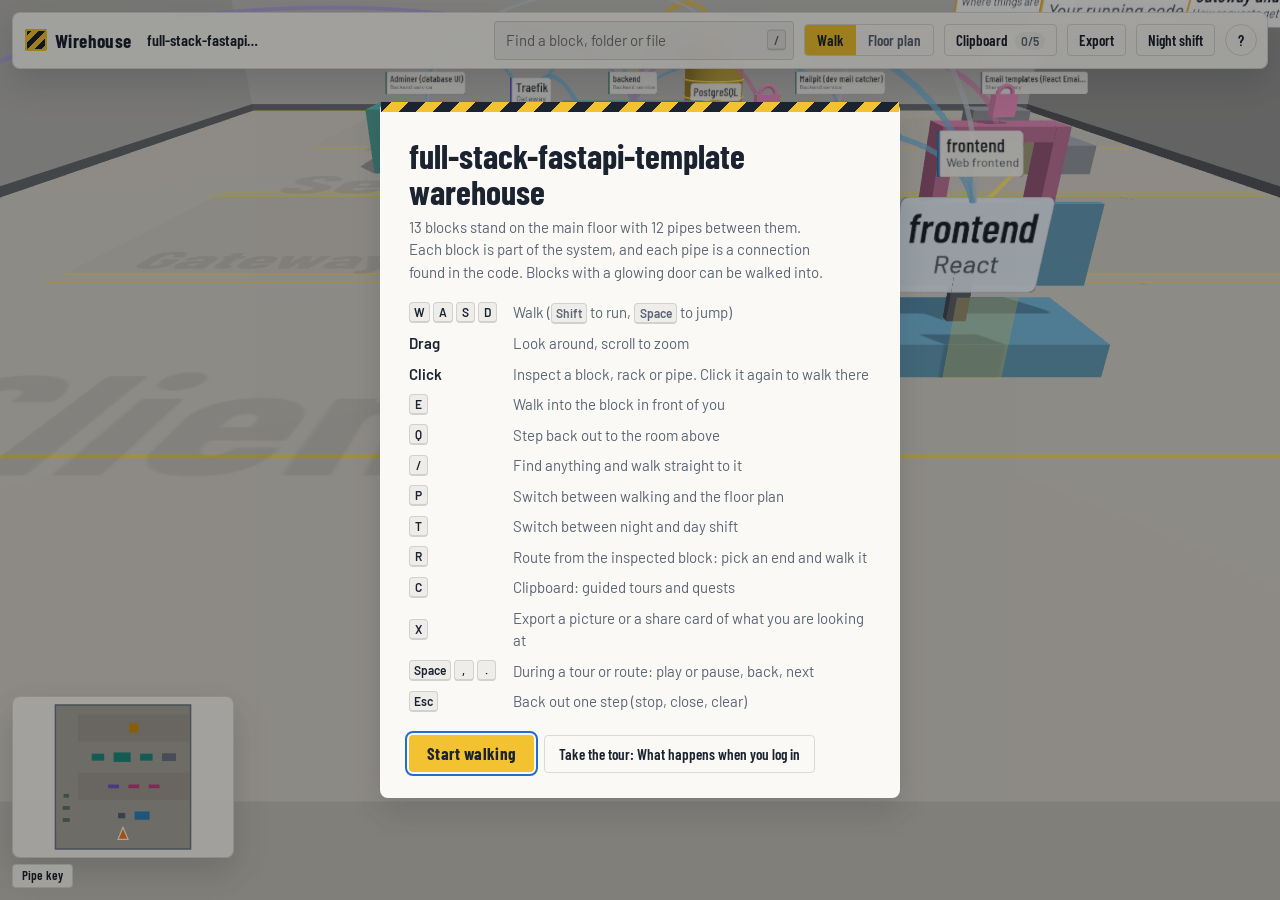
==== docs/demo/index.html @ db0f85cf "docs: prepare the public release with readme, demo, ci and policies - README rewritten for GitHub: d" ====
<!doctype html>
<html lang="en" data-theme="night">
<head>
<meta charset="utf-8">
<meta name="viewport" content="width=device-width, initial-scale=1">
<title>full-stack-fastapi-template · Wirehouse</title>
<style>@font-face{font-family:'Barlow';font-style:normal;font-weight:400;font-display:swap;src:url([data-uri]) format('woff2');unicode-range:U+0000-00FF, U+0131, U+0152-0153, U+02BB-02BC, U+02C6, U+02DA, U+02DC, U+0304, U+0308, U+0329, U+2000-206F, U+20AC, U+2122, U+2191, U+2193, U+2212, U+2215, U+FEFF, U+FFFD;}
@font-face{font-family:'Barlow';font-style:normal;font-weight:500;font-display:swap;src:url([data-uri]) format('woff2');unicode-range:U+0000-00FF, U+0131, U+0152-0153, U+02BB-02BC, U+02C6, U+02DA, U+02DC, U+0304, U+0308, U+0329, U+2000-206F, U+20AC, U+2122, U+2191, U+2193, U+2212, U+2215, U+FEFF, U+FFFD;}
@font-face{font-family:'Barlow';font-style:normal;font-weight:600;font-display:swap;src:url([data-uri]) format('woff2');unicode-range:U+0000-00FF, U+0131, U+0152-0153, U+02BB-02BC, U+02C6, U+02DA, U+02DC, U+0304, U+0308, U+0329, U+2000-206F, U+20AC, U+2122, U+2191, U+2193, U+2212, U+2215, U+FEFF, U+FFFD;}
@font-face{font-family:'Barlow Condensed';font-style:normal;font-weight:500;font-display:swap;src:url([data-uri]) format('woff2');unicode-range:U+0000-00FF, U+0131, U+0152-0153, U+02BB-02BC, U+02C6, U+02DA, U+02DC, U+0304, U+0308, U+0329, U+2000-206F, U+20AC, U+2122, U+2191, U+2193, U+2212, U+2215, U+FEFF, U+FFFD;}
@font-face{font-family:'Barlow Condensed';font-style:normal;font-weight:600;font-display:swap;src:url([data-uri]) format('woff2');unicode-range:U+0000-00FF, U+0131, U+0152-0153, U+02BB-02BC, U+02C6, U+02DA, U+02DC, U+0304, U+0308, U+0329, U+2000-206F, U+20AC, U+2122, U+2191, U+2193, U+2212, U+2215, U+FEFF, U+FFFD;}
@font-face{font-family:'Barlow Condensed';font-style:normal;font-weight:700;font-display:swap;src:url([data-uri]) format('woff2');unicode-range:U+0000-00FF, U+0131, U+0152-0153, U+02BB-02BC, U+02C6, U+02DA, U+02DC, U+0304, U+0308, U+0329, U+2000-206F, U+20AC, U+2122, U+2191, U+2193, U+2212, U+2215, U+FEFF, U+FFFD;}</style>
<style>:root {
  --sign: "Barlow Condensed", "Arial Narrow", "Roboto Condensed", system-ui, sans-serif;
  --body: "Barlow", "Segoe UI", system-ui, -apple-system, sans-serif;
  --r-sm: 4px;
  --r-md: 8px;
}

/* Night shift: sodium lamps over a dark floor */
:root,
:root[data-theme="night"] {
  --bg: #070b16;
  --surface: rgba(12, 18, 34, 0.88);
  --surface-solid: #0e1528;
  --raise: rgba(255, 255, 255, 0.05);
  --ink: #e9edf5;
  --muted: #8f9bb3;
  --line: rgba(150, 170, 210, 0.18);
  --accent: #ffb23f;
  --accent-ink: #1c1203;
  --focus: #ffd38a;
  --shadow: 0 18px 40px rgba(0, 0, 0, 0.45);
  color-scheme: dark;
}

/* Day shift: concrete, steel and safety yellow */
:root[data-theme="day"] {
  --bg: #e3e1db;
  --surface: rgba(250, 249, 245, 0.94);
  --surface-solid: #faf9f5;
  --raise: rgba(20, 30, 45, 0.05);
  --ink: #1b2330;
  --muted: #5a6474;
  --line: rgba(27, 35, 48, 0.14);
  --accent: #f2c230;
  --accent-ink: #1b2330;
  --focus: #1f6fd1;
  --shadow: 0 14px 34px rgba(40, 45, 55, 0.18);
  color-scheme: light;
}

* { box-sizing: border-box; }
html, body { margin: 0; height: 100%; overflow: hidden; }
body {
  background: var(--bg);
  color: var(--ink);
  font: 400 15px/1.5 var(--body);
  -webkit-font-smoothing: antialiased;
}
button, input { font: inherit; color: inherit; }
:focus-visible { outline: 2px solid var(--focus); outline-offset: 2px; }
[hidden] { display: none !important; }

kbd {
  display: inline-block;
  min-width: 1.6em;
  padding: 0 0.35em;
  border: 1px solid var(--line);
  border-bottom-width: 2px;
  border-radius: var(--r-sm);
  font: 600 0.8em/1.5 var(--body);
  text-align: center;
  background: var(--raise);
}

#stage, #plan { position: fixed; inset: 0; }
#stage canvas { display: block; outline: none; cursor: grab; }
#stage canvas.dragging { cursor: grabbing; }
#stage canvas.pointing { cursor: pointer; }
#glMsg { position: absolute; top: 90px; left: 16px; right: 16px; max-width: 60ch; padding: 14px 16px; border-radius: var(--r-md); background: var(--surface); box-shadow: var(--shadow); }
#glMsg p { margin: 0 0 10px; }
#glMsg p:last-child { margin: 0; }

/* ── top bar ───────────────────────────────────────────── */
#topbar {
  position: fixed;
  top: 12px; left: 12px; right: 12px;
  display: flex;
  align-items: center;
  gap: 10px;
  padding: 8px 10px 8px 12px;
  background: var(--surface);
  border: 1px solid var(--line);
  border-radius: var(--r-md);
  box-shadow: var(--shadow);
  backdrop-filter: blur(10px);
  z-index: 10;
}
.brand { display: flex; align-items: center; gap: 8px; flex: none; }
.brand-mark {
  width: 22px; height: 22px; border-radius: 3px;
  background: repeating-linear-gradient(-45deg, var(--accent) 0 5px, var(--accent-ink) 5px 10px);
  box-shadow: inset 0 0 0 2px var(--accent);
}
.brand-name { font: 700 19px/1 var(--sign); letter-spacing: 0.02em; }

#crumbs {
  display: flex; align-items: center; gap: 2px;
  min-width: 0; flex: 1;
  overflow: hidden; white-space: nowrap;
  font: 500 16px/1 var(--sign);
}
#crumbs button {
  border: 0; background: none; padding: 6px 6px; border-radius: var(--r-sm);
  color: var(--muted); cursor: pointer; overflow: hidden; text-overflow: ellipsis; max-width: 18ch;
}
#crumbs button:hover { color: var(--ink); background: var(--raise); }
#crumbs button[aria-current] { color: var(--ink); font-weight: 600; cursor: default; }
#crumbs .sep { color: var(--muted); opacity: 0.6; }

.search { position: relative; flex: 0 1 300px; min-width: 140px; }
.search input {
  width: 100%;
  padding: 7px 34px 7px 11px;
  background: var(--raise);
  border: 1px solid var(--line);
  border-radius: var(--r-sm);
  outline: none;
}
.search input:focus { border-color: var(--accent); }
.search kbd { position: absolute; right: 8px; top: 50%; transform: translateY(-50%); pointer-events: none; color: var(--muted); }
#results {
  position: absolute; top: calc(100% + 6px); left: 0; right: 0;
  margin: 0; padding: 4px; list-style: none;
  max-height: 60vh; overflow: auto;
  background: var(--surface-solid);
  border: 1px solid var(--line); border-radius: var(--r-md);
  box-shadow: var(--shadow);
}
#results li { display: grid; grid-template-columns: 10px 1fr; gap: 2px 9px; padding: 7px 8px; border-radius: var(--r-sm); cursor: pointer; }
#results li[aria-selected="true"], #results li:hover { background: var(--raise); }
#results .dot { width: 10px; height: 10px; border-radius: 2px; margin-top: 5px; grid-row: span 2; }
#results .nm { font-weight: 600; overflow: hidden; text-overflow: ellipsis; white-space: nowrap; }
#results .where { color: var(--muted); font-size: 13px; overflow: hidden; text-overflow: ellipsis; white-space: nowrap; }
#results .empty { display: block; color: var(--muted); cursor: default; }

.seg { display: flex; border: 1px solid var(--line); border-radius: var(--r-sm); overflow: hidden; flex: none; }
.seg button { border: 0; background: none; padding: 6px 12px; cursor: pointer; color: var(--muted); font: 600 15px/1.2 var(--sign); }
.seg button.on { background: var(--accent); color: var(--accent-ink); }

button.ghost {
  border: 1px solid var(--line); background: none; border-radius: var(--r-sm);
  padding: 6px 11px; cursor: pointer; flex: none; font: 600 15px/1.2 var(--sign);
}
button.ghost:hover { background: var(--raise); }
button.round { width: 32px; height: 32px; padding: 0; border-radius: 50%; }
button.small { padding: 3px 9px; font-size: 13px; }
button.primary {
  border: 0; border-radius: var(--r-sm); padding: 10px 18px; cursor: pointer;
  background: var(--accent); color: var(--accent-ink); font: 700 17px/1 var(--sign); letter-spacing: 0.02em;
}

/* ── inventory tag (info panel) ─────────────────────────── */
#panel {
  position: fixed; top: 72px; right: 12px; bottom: 12px;
  width: min(380px, calc(100vw - 24px));
  display: flex; flex-direction: column;
  background: var(--surface);
  border: 1px solid var(--line);
  border-radius: var(--r-md);
  box-shadow: var(--shadow);
  backdrop-filter: blur(10px);
  z-index: 9;
  overflow: hidden;
}
#panel .close { position: absolute; top: 12px; right: 12px; z-index: 1; background: var(--surface-solid); }
#panelBody { overflow: auto; padding: 0 0 18px; overscroll-behavior: contain; }
.tag-head {
  position: relative;
  padding: 18px 56px 14px 22px;
  border-bottom: 1px dashed var(--line);
}
.tag-head::before { /* the kind color runs down the tag's edge */
  content: ""; position: absolute; left: 0; top: 0; bottom: 0; width: 6px; background: var(--kind);
}
.tag-head .hole {
  position: absolute; left: 18px; top: 14px; width: 10px; height: 10px; border-radius: 50%;
  border: 2px solid var(--line);
}
.tag-head .kind { margin: 10px 0 2px; color: var(--muted); font: 600 15px/1.2 var(--sign); }
.tag-head h2 { margin: 0; font: 700 28px/1.05 var(--sign); overflow-wrap: anywhere; }
.chips { display: flex; flex-wrap: wrap; gap: 5px; margin-top: 10px; }
.chip { border: 1px solid var(--line); border-radius: 999px; padding: 1px 9px; font-size: 13px; color: var(--muted); }
.chip.warn { border-color: var(--accent); color: var(--ink); }
.actions { display: flex; gap: 8px; margin-top: 14px; flex-wrap: wrap; }
.actions button { border: 1px solid var(--line); background: var(--raise); border-radius: var(--r-sm); padding: 6px 12px; cursor: pointer; font: 600 15px/1.2 var(--sign); }
.actions button.go { background: var(--accent); color: var(--accent-ink); border-color: transparent; }

.sec { padding: 14px 22px 0; }
.sec h3 { margin: 0 0 6px; font: 600 16px/1.2 var(--sign); color: var(--muted); }
.sec p { margin: 0; max-width: 60ch; }
.sec p + p { margin-top: 6px; }
.sec .note { color: var(--muted); font-size: 13px; }
.rows { list-style: none; margin: 0; padding: 0; }
.rows li { display: flex; align-items: baseline; gap: 8px; padding: 5px 0; border-bottom: 1px solid var(--line); font-size: 14px; }
.rows li:last-child { border-bottom: 0; }
.rows .main { flex: 1; min-width: 0; overflow-wrap: anywhere; }
.rows .sub { display: block; color: var(--muted); font-size: 13px; }
.rows .side { color: var(--muted); font-size: 13px; flex: none; }
.rows button.link {
  border: 0; background: none; padding: 0; cursor: pointer; text-align: left; font-weight: 600; color: var(--ink);
  text-decoration: underline; text-decoration-color: var(--line); text-underline-offset: 3px;
}
.rows button.link:hover { text-decoration-color: currentColor; }
.rows a { color: var(--muted); font-size: 13px; }
.rows .links { display: flex; gap: 10px; flex: none; }
.rows .links a.warn { color: var(--ink); text-decoration-color: var(--accent); }
.rows .where { display: block; color: var(--muted); font-size: 12px; overflow-wrap: anywhere; }
.sr { position: absolute; width: 1px; height: 1px; overflow: hidden; clip: rect(0 0 0 0); white-space: nowrap; }
.swatch { display: inline-block; width: 9px; height: 9px; border-radius: 2px; flex: none; transform: translateY(1px); }
.method { font: 700 12px/1.6 var(--sign); padding: 0 5px; border-radius: 3px; background: var(--raise); flex: none; min-width: 44px; text-align: center; }
.more { margin-top: 6px; border: 0; background: none; color: var(--muted); cursor: pointer; padding: 0; text-decoration: underline; }

/* ── minimap, key, prompt, tooltip ─────────────────────── */
#minimapWrap { position: fixed; left: 12px; bottom: 12px; z-index: 8; display: flex; flex-direction: column; align-items: flex-start; gap: 6px; }
#minimap { display: block; background: var(--surface); border: 1px solid var(--line); border-radius: var(--r-md); box-shadow: var(--shadow); cursor: crosshair; }
#keyBtn { background: var(--surface); }
#key {
  background: var(--surface); border: 1px solid var(--line); border-radius: var(--r-md);
  padding: 6px; font-size: 13px; display: grid; gap: 2px; min-width: 210px;
  box-shadow: var(--shadow);
}
#key button {
  display: grid; grid-template-columns: 22px 1fr auto; gap: 8px; align-items: center;
  border: 0; background: none; padding: 4px 6px; border-radius: var(--r-sm); cursor: pointer; text-align: left;
}
#key button:hover { background: var(--raise); }
#key button[aria-pressed="false"] { color: var(--muted); }
#key button[aria-pressed="false"] span { text-decoration: line-through; }
#key button[aria-pressed="false"] i { opacity: 0.25; }
#key button.all { display: block; color: var(--muted); text-decoration: underline; }
#key i { display: block; height: 4px; border-radius: 2px; }
#key b { font-weight: 600; color: var(--muted); font-variant-numeric: tabular-nums; }
#key .note { margin: 4px 6px; color: var(--muted); }

#prompt {
  position: fixed; left: 50%; bottom: 26px; transform: translateX(-50%);
  padding: 9px 16px; z-index: 8;
  background: var(--surface); border: 1px solid var(--line); border-radius: var(--r-md);
  box-shadow: var(--shadow); font: 600 17px/1.2 var(--sign); white-space: nowrap;
}
#prompt kbd { background: var(--accent); color: var(--accent-ink); border-color: transparent; margin-right: 4px; }

#tooltip {
  position: fixed; z-index: 20; pointer-events: none;
  padding: 6px 10px; max-width: 320px;
  background: var(--surface-solid); border: 1px solid var(--line); border-radius: var(--r-sm);
  box-shadow: var(--shadow); font-size: 13px;
}
#tooltip b { display: block; font: 600 16px/1.2 var(--sign); }
#tooltip span { color: var(--muted); }

#toast {
  position: fixed; left: 50%; top: 76px; transform: translateX(-50%); z-index: 30;
  padding: 7px 14px; border-radius: var(--r-sm);
  background: var(--accent); color: var(--accent-ink); font: 600 15px/1.2 var(--sign);
}

#fade { position: fixed; inset: 0; background: var(--bg); opacity: 0; pointer-events: none; transition: opacity 0.28s ease; z-index: 15; }
#fade.on { opacity: 1; }

/* ── trace bar: reach, routes, tours ───────────────────── */
#bar {
  position: fixed; left: 250px; right: 12px; bottom: 16px; z-index: 8;
  max-width: 760px; margin: 0 auto;
  max-height: 46vh; overflow: auto; padding: 12px 16px;
  background: var(--surface); border: 1px solid var(--line); border-radius: var(--r-md);
  box-shadow: var(--shadow); backdrop-filter: blur(10px);
}
.bar-head { display: flex; align-items: baseline; gap: 10px; flex-wrap: wrap; font-size: 15px; }
.bar-kind {
  font: 700 13px/1 var(--sign); letter-spacing: 0.06em; text-transform: uppercase;
  padding: 4px 8px; border-radius: var(--r-sm); background: var(--c); color: var(--accent-ink);
}
.bar-note { margin: 8px 0 0; color: var(--muted); font-size: 13px; }
.bar-list { margin-top: 8px; display: grid; gap: 6px; }
.hop-row { display: flex; flex-wrap: wrap; gap: 5px; align-items: center; }
.hop { font: 600 13px/1 var(--sign); color: var(--muted); min-width: 64px; }
.chip-btn, .bar-steps .stop {
  display: inline-flex; align-items: center; gap: 6px; border: 1px solid var(--line); background: var(--raise);
  border-radius: 999px; padding: 2px 10px; cursor: pointer; font-size: 13px;
}
.chip-btn i { width: 8px; height: 8px; border-radius: 2px; }
.chip-btn:hover, .bar-steps .stop:hover { border-color: var(--accent); }
.bar-steps { margin-top: 8px; display: flex; flex-wrap: wrap; align-items: center; gap: 4px; }
.bar-steps i { color: var(--muted); font-style: normal; }
.bar-steps .stop span { font: 700 12px/1 var(--sign); color: var(--muted); }
.bar-step h4 { margin: 10px 0 4px; font: 700 20px/1.1 var(--sign); }
.bar-step p { margin: 0 0 6px; max-width: 70ch; }
.bar-step .rows li { font-size: 13px; }
.bar-acts { display: flex; flex-wrap: wrap; gap: 8px; margin-top: 10px; }
.bar-acts button {
  border: 1px solid var(--line); background: var(--raise); border-radius: var(--r-sm); padding: 5px 12px;
  cursor: pointer; font: 600 15px/1.2 var(--sign);
}
.bar-acts button.go { background: var(--accent); color: var(--accent-ink); border-color: transparent; }
.bar-acts button:disabled { opacity: 0.4; cursor: default; }
.trace-acts { align-items: center; margin-top: 8px; }
.trace-acts span { font: 600 14px/1 var(--sign); color: var(--muted); margin-right: 2px; }
.trace-acts button { padding: 4px 10px; font-size: 14px; }
#plan .badge text { pointer-events: none; }
#panel:not([hidden]) ~ #bar { right: 404px; }

/* ── clipboard: tours and quests ───────────────────────── */
#clip {
  position: fixed; top: 72px; left: 12px; z-index: 9;
  width: min(360px, calc(100vw - 24px)); max-height: calc(100vh - 290px); overflow: auto;
  padding: 0 0 14px; background: var(--surface); border: 1px solid var(--line); border-radius: var(--r-md);
  box-shadow: var(--shadow); backdrop-filter: blur(10px);
}
.clip-head { display: flex; align-items: center; justify-content: space-between; padding: 14px 14px 0 22px; }
.clip-head h2 { margin: 0; font: 700 26px/1 var(--sign); }
#clip > .note { margin: 6px 22px 0; color: var(--muted); font-size: 13px; }
#clip .rows li { align-items: center; }
#clip .chips { margin-top: 6px; }
.small-btn { border: 0; border-radius: var(--r-sm); padding: 4px 12px; cursor: pointer; font: 600 14px/1.2 var(--sign); background: var(--accent); color: var(--accent-ink); flex: none; }
.quests { list-style: none; margin: 0; padding: 0; }
.quests li { border-bottom: 1px solid var(--line); padding: 4px 0; }
.quests .q { display: flex; gap: 10px; align-items: flex-start; width: 100%; border: 0; background: none; padding: 4px 0; cursor: pointer; text-align: left; font-size: 14px; }
.quests .box {
  flex: none; width: 18px; height: 18px; margin-top: 1px; border: 2px solid var(--muted); border-radius: 4px;
  display: grid; place-items: center; font: 700 13px/1 var(--body);
}
.quests .found .box { background: var(--accent); border-color: var(--accent); color: var(--accent-ink); }
.quests .found .q > span:nth-child(2) { color: var(--muted); }
.q-body { padding: 2px 0 8px 28px; font-size: 14px; }
.q-body p { margin: 0 0 6px; }
.q-body .hint { color: var(--ink); font-style: italic; }
button.link { border: 0; background: none; padding: 0; cursor: pointer; color: var(--ink); font-weight: 600; text-decoration: underline; text-decoration-color: var(--line); text-underline-offset: 3px; }
#clipBtn .count { font: 600 12px/1 var(--body); padding: 2px 6px; margin-left: 4px; border-radius: 999px; background: var(--raise); color: var(--muted); }
.welcome-acts { display: flex; gap: 10px; flex-wrap: wrap; align-items: center; }
.welcome-acts .ghost { padding: 9px 14px; }

/* ── schema diagram ────────────────────────────────────── */
.key { font: 700 11px/1 var(--sign); padding: 1px 4px; border-radius: 3px; margin-left: 4px; vertical-align: 1px; }
.key.pk { background: var(--accent); color: var(--accent-ink); }
.key.fk { border: 1px solid var(--line); color: var(--muted); }
#erd { position: fixed; inset: 0; z-index: 35; display: grid; place-items: center; padding: 16px; background: rgba(0, 0, 0, 0.35); }
.erd-card {
  width: min(1200px, 100%); height: min(820px, 100%); display: flex; flex-direction: column;
  background: var(--surface-solid); border: 1px solid var(--line); border-radius: var(--r-md); box-shadow: var(--shadow); overflow: hidden;
}
.erd-card header { display: flex; justify-content: space-between; align-items: flex-start; gap: 12px; padding: 16px 18px 10px; border-bottom: 1px solid var(--line); }
.erd-card h2 { margin: 0; font: 700 26px/1.1 var(--sign); }
.erd-card .note { margin: 4px 0 0; color: var(--muted); font-size: 13px; }
#erdSvg { flex: 1; width: 100%; cursor: grab; touch-action: none; background: var(--bg); }
#erdSvg text { font-family: var(--body); fill: var(--ink); pointer-events: none; }
.erd-table { cursor: pointer; outline: none; }
.erd-box { fill: var(--surface-solid); stroke: var(--line); stroke-width: 1.5; }
.erd-head { fill: var(--raise); }
.erd-table:hover .erd-box, .erd-table:focus-visible .erd-box, .erd-table.focus .erd-box { stroke: var(--focus); stroke-width: 2.5; }
.erd-name { font: 700 15px var(--sign) !important; }
.erd-col { font-size: 12px; }
.erd-col.pk { font-weight: 700; }
.erd-key { fill: var(--muted); font-size: 10px; font-weight: 700; }
.erd-type { font-size: 11px; fill: var(--muted) !important; }
.erd-link { fill: none; stroke: var(--muted); stroke-width: 1.6; opacity: 0.8; }
.erd-link.on { stroke: var(--accent); stroke-width: 2.6; opacity: 1; }
.erd-link.dim { opacity: 0.2; }
.erd-arrowhead { fill: var(--muted); }

/* ── export menu ───────────────────────────────────────── */
.menu-wrap { position: relative; flex: none; }
.menu {
  position: absolute; top: calc(100% + 6px); right: 0; z-index: 12; width: 270px; padding: 4px;
  background: var(--surface-solid); border: 1px solid var(--line); border-radius: var(--r-md); box-shadow: var(--shadow);
}
.menu button {
  display: block; width: 100%; text-align: left; border: 0; background: none; padding: 8px 10px; border-radius: var(--r-sm);
  cursor: pointer; font: 600 16px/1.2 var(--sign);
}
.menu button:hover, .menu button:focus-visible { background: var(--raise); }
.menu button span { display: block; font: 400 13px/1.3 var(--body); color: var(--muted); }

/* ── welcome ───────────────────────────────────────────── */
#welcome { position: fixed; inset: 0; display: grid; place-items: center; z-index: 40; background: rgba(0, 0, 0, 0.35); padding: 16px; }
#welcome .card {
  width: min(520px, 100%);
  padding: 26px 28px 24px;
  background: var(--surface-solid); border: 1px solid var(--line); border-radius: var(--r-md);
  box-shadow: var(--shadow);
  border-top: 10px solid transparent;
  border-image: repeating-linear-gradient(-45deg, var(--accent) 0 12px, var(--accent-ink) 12px 24px) 10 0 0 0;
}
#welcome h1 { margin: 0 0 6px; font: 700 34px/1.05 var(--sign); }
#welcome p { margin: 0 0 18px; color: var(--muted); max-width: 52ch; }
.controls { display: grid; grid-template-columns: max-content 1fr; gap: 8px 16px; margin: 0 0 22px; align-items: center; }
.controls dt { font-weight: 600; display: flex; gap: 3px; }
.controls dd { margin: 0; color: var(--muted); }

/* ── floor plan (2D) ───────────────────────────────────── */
#plan { width: 100vw; height: 100vh; background: var(--bg); cursor: grab; touch-action: none; }
#plan.dragging { cursor: grabbing; }
#plan text { font-family: var(--sign); fill: var(--ink); pointer-events: none; }
#plan .zone-name { font-weight: 700; fill: var(--muted); opacity: 0.5; }
#plan .blk { cursor: pointer; }
#plan .blk rect, #plan .blk circle { transition: opacity 0.15s; }
#plan .dim { opacity: 0.18; }
#plan .lnk { fill: none; stroke-linecap: round; }
#plan .lnk.off { display: none; }
#plan .blk { outline: none; }
#plan .blk:focus-visible rect { stroke: var(--focus); stroke-width: 0.35; }

@media (max-width: 720px) {
  #topbar { flex-wrap: wrap; }
  .brand-name { display: none; }
  #crumbs { order: 5; flex-basis: 100%; }
  .search { flex: 1 1 140px; }
  #theme { display: none; }
  .menu-wrap { display: none; }
  #clip { top: auto; bottom: 12px; max-height: 60vh; }
  #panel { top: auto; height: 55vh; }
  #bar, #panel:not([hidden]) ~ #bar { left: 12px; right: 12px; bottom: 12px; }
  #minimap { width: 150px; height: 110px; }
}

@media (prefers-reduced-motion: reduce) {
  #fade { transition: none; }
}
</style>
</head>
<body>
<div id="stage" aria-label="3D warehouse view"></div>
<svg id="plan" hidden aria-label="Floor plan view"></svg>

<header id="topbar">
  <div class="brand" title="Wirehouse">
    <span class="brand-mark" aria-hidden="true"></span>
    <span class="brand-name">Wirehouse</span>
  </div>
  <nav id="crumbs" aria-label="Where you are"></nav>
  <div class="search">
    <input id="search" type="search" placeholder="Find a block, folder or file" autocomplete="off" spellcheck="false" aria-label="Search the map">
    <kbd>/</kbd>
    <ol id="results" hidden></ol>
  </div>
  <div class="seg" role="group" aria-label="View">
    <button id="view3d" class="on" type="button">Walk</button>
    <button id="view2d" type="button">Floor plan</button>
  </div>
  <button id="clipBtn" class="ghost" type="button" aria-controls="clip" aria-expanded="false" title="Tours and quests (C)">Clipboard</button>
  <div class="menu-wrap">
    <button id="exportBtn" class="ghost" type="button" aria-haspopup="menu" aria-controls="exportMenu" aria-expanded="false" title="Save or share a picture (X)">Export</button>
    <div id="exportMenu" class="menu" role="menu" hidden>
      <button type="button" role="menuitem" data-x="png">Save picture<span>PNG of this view, without the panels</span></button>
      <button type="button" role="menuitem" data-x="copy">Copy picture<span>Paste it into chat or a doc</span></button>
      <button type="button" role="menuitem" data-x="card">Save share card<span id="exportCardSub">1200 × 630</span></button>
    </div>
  </div>
  <button id="theme" class="ghost" type="button" title="Switch lighting (T)">Day shift</button>
  <button id="helpBtn" class="ghost round" type="button" title="Controls (H)" aria-label="Controls">?</button>
</header>

<aside id="clip" hidden aria-label="Clipboard: tours and quests"></aside>

<aside id="panel" hidden aria-label="Inventory tag">
  <button id="panelClose" class="ghost round close" type="button" aria-label="Close">×</button>
  <div id="panelBody"></div>
</aside>

<div id="minimapWrap">
  <canvas id="minimap" width="220" height="160" aria-label="Minimap, click to walk there"></canvas>
  <button id="keyBtn" class="ghost small" type="button" aria-controls="key" aria-expanded="false">Pipe key</button>
  <div id="key" hidden role="group" aria-label="Pipe kinds: switch one off to hide it"></div>
</div>

<div id="prompt" hidden></div>
<section id="bar" hidden aria-label="Trace"></section>
<div id="tooltip" hidden></div>
<div id="toast" hidden></div>
<div id="announce" class="sr" aria-live="polite"></div>
<div id="fade"></div>

<div id="erd" hidden role="dialog" aria-modal="true" aria-labelledby="erdTitle">
  <div class="erd-card">
    <header><div><h2 id="erdTitle"></h2><p id="erdNote" class="note"></p></div>
      <button id="erdClose" class="ghost round" type="button" aria-label="Close schema">×</button></header>
    <svg id="erdSvg" aria-label="Schema diagram"></svg>
  </div>
</div>

<div id="welcome" hidden role="dialog" aria-modal="true" aria-labelledby="welcomeTitle">
  <div class="card">
    <h1 id="welcomeTitle"></h1>
    <p id="welcomeLead"></p>
    <dl class="controls">
      <dt><kbd>W</kbd><kbd>A</kbd><kbd>S</kbd><kbd>D</kbd></dt><dd>Walk (<kbd>Shift</kbd> to run, <kbd>Space</kbd> to jump)</dd>
      <dt>Drag</dt><dd>Look around, scroll to zoom</dd>
      <dt>Click</dt><dd>Inspect a block, rack or pipe. Click it again to walk there</dd>
      <dt><kbd>E</kbd></dt><dd>Walk into the block in front of you</dd>
      <dt><kbd>Q</kbd></dt><dd>Step back out to the room above</dd>
      <dt><kbd>/</kbd></dt><dd>Find anything and walk straight to it</dd>
      <dt><kbd>P</kbd></dt><dd>Switch between walking and the floor plan</dd>
      <dt><kbd>T</kbd></dt><dd>Switch between night and day shift</dd>
      <dt><kbd>R</kbd></dt><dd>Route from the inspected block: pick an end and walk it</dd>
      <dt><kbd>C</kbd></dt><dd>Clipboard: guided tours and quests</dd>
      <dt><kbd>X</kbd></dt><dd>Export a picture or a share card of what you are looking at</dd>
      <dt><kbd>Space</kbd> <kbd>,</kbd> <kbd>.</kbd></dt><dd>During a tour or route: play or pause, back, next</dd>
      <dt><kbd>Esc</kbd></dt><dd>Back out one step (stop, close, clear)</dd>
    </dl>
    <div class="welcome-acts">
      <button id="welcomeGo" class="primary" type="button">Start walking</button>
      <button id="welcomeTour" class="ghost" type="button" hidden>Take the tour</button>
    </div>
  </div>
</div>

<script>/**
 * @license
 * Copyright 2010-2023 Three.js Authors
 * SPDX-License-Identifier: MIT
 */
!function(t,e){"object"==typeof exports&&"undefined"!=typeof module?e(exports):"function"==typeof define&&define.amd?define(["exports"],e):e((t="undefined"!=typeof globalThis?globalThis:t||self).THREE={})}(this,(function(t){"use strict";const e="149",i=100,n=300,r=301,s=302,a=303,o=304,l=306,c=1e3,h=1001,u=1002,d=1003,p=1004,m=1005,f=1006,g=1007,v=1008,x=1009,_=1012,y=1014,M=1015,b=1016,S=1020,w=1023,T=1026,A=1027,E=33776,C=33777,L=33778,R=33779,P=35840,I=35841,D=35842,N=35843,O=37492,z=37496,U=37808,B=37809,F=37810,k=37811,G=37812,V=37813,H=37814,W=37815,j=37816,q=37817,X=37818,Y=37819,Z=37820,J=37821,K=36492,$=36284,Q=36285,tt=36286,et=2300,it=2301,nt=2302,rt=2400,st=2401,at=2402,ot=2500,lt=2501,ct=3e3,ht=3001,ut="srgb",dt="srgb-linear",pt=7680,mt=35044,ft="300 es",gt=1035;class vt{addEventListener(t,e){void 0===this._listeners&&(this._listeners={});const i=this._listeners;void 0===i[t]&&(i[t]=[]),-1===i[t].indexOf(e)&&i[t].push(e)}hasEventListener(t,e){if(void 0===this._listeners)return!1;const i=this._listeners;return void 0!==i[t]&&-1!==i[t].indexOf(e)}removeEventListener(t,e){if(void 0===this._listeners)return;const i=this._listeners[t];if(void 0!==i){const t=i.indexOf(e);-1!==t&&i.splice(t,1)}}dispatchEvent(t){if(void 0===this._listeners)return;const e=this._listeners[t.type];if(void 0!==e){t.target=this;const i=e.slice(0);for(let e=0,n=i.length;e<n;e++)i[e].call(this,t);t.target=null}}}const xt=["00","01","02","03","04","05","06","07","08","09","0a","0b","0c","0d","0e","0f","10","11","12","13","14","15","16","17","18","19","1a","1b","1c","1d","1e","1f","20","21","22","23","24","25","26","27","28","29","2a","2b","2c","2d","2e","2f","30","31","32","33","34","35","36","37","38","39","3a","3b","3c","3d","3e","3f","40","41","42","43","44","45","46","47","48","49","4a","4b","4c","4d","4e","4f","50","51","52","53","54","55","56","57","58","59","5a","5b","5c","5d","5e","5f","60","61","62","63","64","65","66","67","68","69","6a","6b","6c","6d","6e","6f","70","71","72","73","74","75","76","77","78","79","7a","7b","7c","7d","7e","7f","80","81","82","83","84","85","86","87","88","89","8a","8b","8c","8d","8e","8f","90","91","92","93","94","95","96","97","98","99","9a","9b","9c","9d","9e","9f","a0","a1","a2","a3","a4","a5","a6","a7","a8","a9","aa","ab","ac","ad","ae","af","b0","b1","b2","b3","b4","b5","b6","b7","b8","b9","ba","bb","bc","bd","be","bf","c0","c1","c2","c3","c4","c5","c6","c7","c8","c9","ca","cb","cc","cd","ce","cf","d0","d1","d2","d3","d4","d5","d6","d7","d8","d9","da","db","dc","dd","de","df","e0","e1","e2","e3","e4","e5","e6","e7","e8","e9","ea","eb","ec","ed","ee","ef","f0","f1","f2","f3","f4","f5","f6","f7","f8","f9","fa","fb","fc","fd","fe","ff"];let _t=1234567;const yt=Math.PI/180,Mt=180/Math.PI;function bt(){const t=4294967295*Math.random()|0,e=4294967295*Math.random()|0,i=4294967295*Math.random()|0,n=4294967295*Math.random()|0;return(xt[255&t]+xt[t>>8&255]+xt[t>>16&255]+xt[t>>24&255]+"-"+xt[255&e]+xt[e>>8&255]+"-"+xt[e>>16&15|64]+xt[e>>24&255]+"-"+xt[63&i|128]+xt[i>>8&255]+"-"+xt[i>>16&255]+xt[i>>24&255]+xt[255&n]+xt[n>>8&255]+xt[n>>16&255]+xt[n>>24&255]).toLowerCase()}function St(t,e,i){return Math.max(e,Math.min(i,t))}function wt(t,e){return(t%e+e)%e}function Tt(t,e,i){return(1-i)*t+i*e}function At(t){return 0==(t&t-1)&&0!==t}function Et(t){return Math.pow(2,Math.ceil(Math.log(t)/Math.LN2))}function Ct(t){return Math.pow(2,Math.floor(Math.log(t)/Math.LN2))}function Lt(t,e){switch(e.constructor){case Float32Array:return t;case Uint16Array:return t/65535;case Uint8Array:return t/255;case Int16Array:return Math.max(t/32767,-1);case Int8Array:return Math.max(t/127,-1);default:throw new Error("Invalid component type.")}}function Rt(t,e){switch(e.constructor){case Float32Array:return t;case Uint16Array:return Math.round(65535*t);case Uint8Array:return Math.round(255*t);case Int16Array:return Math.round(32767*t);case Int8Array:return Math.round(127*t);default:throw new Error("Invalid component type.")}}var Pt=Object.freeze({__proto__:null,DEG2RAD:yt,RAD2DEG:Mt,ceilPowerOfTwo:Et,clamp:St,damp:function(t,e,i,n){return Tt(t,e,1-Math.exp(-i*n))},degToRad:function(t){return t*yt},denormalize:Lt,euclideanModulo:wt,floorPowerOfTwo:Ct,generateUUID:bt,inverseLerp:function(t,e,i){return t!==e?(i-t)/(e-t):0},isPowerOfTwo:At,lerp:Tt,mapLinear:function(t,e,i,n,r){return n+(t-e)*(r-n)/(i-e)},normalize:Rt,pingpong:function(t,e=1){return e-Math.abs(wt(t,2*e)-e)},radToDeg:function(t){return t*Mt},randFloat:function(t,e){return t+Math.random()*(e-t)},randFloatSpread:function(t){return t*(.5-Math.random())},randInt:function(t,e){return t+Math.floor(Math.random()*(e-t+1))},seededRandom:function(t){void 0!==t&&(_t=t);let e=_t+=1831565813;return e=Math.imul(e^e>>>15,1|e),e^=e+Math.imul(e^e>>>7,61|e),((e^e>>>14)>>>0)/4294967296},setQuaternionFromProperEuler:function(t,e,i,n,r){const s=Math.cos,a=Math.sin,o=s(i/2),l=a(i/2),c=s((e+n)/2),h=a((e+n)/2),u=s((e-n)/2),d=a((e-n)/2),p=s((n-e)/2),m=a((n-e)/2);switch(r){case"XYX":t.set(o*h,l*u,l*d,o*c);break;case"YZY":t.set(l*d,o*h,l*u,o*c);break;case"ZXZ":t.set(l*u,l*d,o*h,o*c);break;case"XZX":t.set(o*h,l*m,l*p,o*c);break;case"YXY":t.set(l*p,o*h,l*m,o*c);break;case"ZYZ":t.set(l*m,l*p,o*h,o*c);break;default:console.warn("THREE.MathUtils: .setQuaternionFromProperEuler() encountered an unknown order: "+r)}},smootherstep:function(t,e,i){return t<=e?0:t>=i?1:(t=(t-e)/(i-e))*t*t*(t*(6*t-15)+10)},smoothstep:function(t,e,i){return t<=e?0:t>=i?1:(t=(t-e)/(i-e))*t*(3-2*t)}});class It{constructor(t=0,e=0){It.prototype.isVector2=!0,this.x=t,this.y=e}get width(){return this.x}set width(t){this.x=t}get height(){return this.y}set height(t){this.y=t}set(t,e){return this.x=t,this.y=e,this}setScalar(t){return this.x=t,this.y=t,this}setX(t){return this.x=t,this}setY(t){return this.y=t,this}setComponent(t,e){switch(t){case 0:this.x=e;break;case 1:this.y=e;break;default:throw new Error("index is out of range: "+t)}return this}getComponent(t){switch(t){case 0:return this.x;case 1:return this.y;default:throw new Error("index is out of range: "+t)}}clone(){return new this.constructor(this.x,this.y)}copy(t){return this.x=t.x,this.y=t.y,this}add(t){return this.x+=t.x,this.y+=t.y,this}addScalar(t){return this.x+=t,this.y+=t,this}addVectors(t,e){return this.x=t.x+e.x,this.y=t.y+e.y,this}addScaledVector(t,e){return this.x+=t.x*e,this.y+=t.y*e,this}sub(t){return this.x-=t.x,this.y-=t.y,this}subScalar(t){return this.x-=t,this.y-=t,this}subVectors(t,e){return this.x=t.x-e.x,this.y=t.y-e.y,this}multiply(t){return this.x*=t.x,this.y*=t.y,this}multiplyScalar(t){return this.x*=t,this.y*=t,this}divide(t){return this.x/=t.x,this.y/=t.y,this}divideScalar(t){return this.multiplyScalar(1/t)}applyMatrix3(t){const e=this.x,i=this.y,n=t.elements;return this.x=n[0]*e+n[3]*i+n[6],this.y=n[1]*e+n[4]*i+n[7],this}min(t){return this.x=Math.min(this.x,t.x),this.y=Math.min(this.y,t.y),this}max(t){return this.x=Math.max(this.x,t.x),this.y=Math.max(this.y,t.y),this}clamp(t,e){return this.x=Math.max(t.x,Math.min(e.x,this.x)),this.y=Math.max(t.y,Math.min(e.y,this.y)),this}clampScalar(t,e){return this.x=Math.max(t,Math.min(e,this.x)),this.y=Math.max(t,Math.min(e,this.y)),this}clampLength(t,e){const i=this.length();return this.divideScalar(i||1).multiplyScalar(Math.max(t,Math.min(e,i)))}floor(){return this.x=Math.floor(this.x),this.y=Math.floor(this.y),this}ceil(){return this.x=Math.ceil(this.x),this.y=Math.ceil(this.y),this}round(){return this.x=Math.round(this.x),this.y=Math.round(this.y),this}roundToZero(){return this.x=this.x<0?Math.ceil(this.x):Math.floor(this.x),this.y=this.y<0?Math.ceil(this.y):Math.floor(this.y),this}negate(){return this.x=-this.x,this.y=-this.y,this}dot(t){return this.x*t.x+this.y*t.y}cross(t){return this.x*t.y-this.y*t.x}lengthSq(){return this.x*this.x+this.y*this.y}length(){return Math.sqrt(this.x*this.x+this.y*this.y)}manhattanLength(){return Math.abs(this.x)+Math.abs(this.y)}normalize(){return this.divideScalar(this.length()||1)}angle(){return Math.atan2(-this.y,-this.x)+Math.PI}distanceTo(t){return Math.sqrt(this.distanceToSquared(t))}distanceToSquared(t){const e=this.x-t.x,i=this.y-t.y;return e*e+i*i}manhattanDistanceTo(t){return Math.abs(this.x-t.x)+Math.abs(this.y-t.y)}setLength(t){return this.normalize().multiplyScalar(t)}lerp(t,e){return this.x+=(t.x-this.x)*e,this.y+=(t.y-this.y)*e,this}lerpVectors(t,e,i){return this.x=t.x+(e.x-t.x)*i,this.y=t.y+(e.y-t.y)*i,this}equals(t){return t.x===this.x&&t.y===this.y}fromArray(t,e=0){return this.x=t[e],this.y=t[e+1],this}toArray(t=[],e=0){return t[e]=this.x,t[e+1]=this.y,t}fromBufferAttribute(t,e){return this.x=t.getX(e),this.y=t.getY(e),this}rotateAround(t,e){const i=Math.cos(e),n=Math.sin(e),r=this.x-t.x,s=this.y-t.y;return this.x=r*i-s*n+t.x,this.y=r*n+s*i+t.y,this}random(){return this.x=Math.random(),this.y=Math.random(),this}*[Symbol.iterator](){yield this.x,yield this.y}}class Dt{constructor(){Dt.prototype.isMatrix3=!0,this.elements=[1,0,0,0,1,0,0,0,1]}set(t,e,i,n,r,s,a,o,l){const c=this.elements;return c[0]=t,c[1]=n,c[2]=a,c[3]=e,c[4]=r,c[5]=o,c[6]=i,c[7]=s,c[8]=l,this}identity(){return this.set(1,0,0,0,1,0,0,0,1),this}copy(t){const e=this.elements,i=t.elements;return e[0]=i[0],e[1]=i[1],e[2]=i[2],e[3]=i[3],e[4]=i[4],e[5]=i[5],e[6]=i[6],e[7]=i[7],e[8]=i[8],this}extractBasis(t,e,i){return t.setFromMatrix3Column(this,0),e.setFromMatrix3Column(this,1),i.setFromMatrix3Column(this,2),this}setFromMatrix4(t){const e=t.elements;return this.set(e[0],e[4],e[8],e[1],e[5],e[9],e[2],e[6],e[10]),this}multiply(t){return this.multiplyMatrices(this,t)}premultiply(t){return this.multiplyMatrices(t,this)}multiplyMatrices(t,e){const i=t.elements,n=e.elements,r=this.elements,s=i[0],a=i[3],o=i[6],l=i[1],c=i[4],h=i[7],u=i[2],d=i[5],p=i[8],m=n[0],f=n[3],g=n[6],v=n[1],x=n[4],_=n[7],y=n[2],M=n[5],b=n[8];return r[0]=s*m+a*v+o*y,r[3]=s*f+a*x+o*M,r[6]=s*g+a*_+o*b,r[1]=l*m+c*v+h*y,r[4]=l*f+c*x+h*M,r[7]=l*g+c*_+h*b,r[2]=u*m+d*v+p*y,r[5]=u*f+d*x+p*M,r[8]=u*g+d*_+p*b,this}multiplyScalar(t){const e=this.elements;return e[0]*=t,e[3]*=t,e[6]*=t,e[1]*=t,e[4]*=t,e[7]*=t,e[2]*=t,e[5]*=t,e[8]*=t,this}determinant(){const t=this.elements,e=t[0],i=t[1],n=t[2],r=t[3],s=t[4],a=t[5],o=t[6],l=t[7],c=t[8];return e*s*c-e*a*l-i*r*c+i*a*o+n*r*l-n*s*o}invert(){const t=this.elements,e=t[0],i=t[1],n=t[2],r=t[3],s=t[4],a=t[5],o=t[6],l=t[7],c=t[8],h=c*s-a*l,u=a*o-c*r,d=l*r-s*o,p=e*h+i*u+n*d;if(0===p)return this.set(0,0,0,0,0,0,0,0,0);const m=1/p;return t[0]=h*m,t[1]=(n*l-c*i)*m,t[2]=(a*i-n*s)*m,t[3]=u*m,t[4]=(c*e-n*o)*m,t[5]=(n*r-a*e)*m,t[6]=d*m,t[7]=(i*o-l*e)*m,t[8]=(s*e-i*r)*m,this}transpose(){let t;const e=this.elements;return t=e[1],e[1]=e[3],e[3]=t,t=e[2],e[2]=e[6],e[6]=t,t=e[5],e[5]=e[7],e[7]=t,this}getNormalMatrix(t){return this.setFromMatrix4(t).invert().transpose()}transposeIntoArray(t){const e=this.elements;return t[0]=e[0],t[1]=e[3],t[2]=e[6],t[3]=e[1],t[4]=e[4],t[5]=e[7],t[6]=e[2],t[7]=e[5],t[8]=e[8],this}setUvTransform(t,e,i,n,r,s,a){const o=Math.cos(r),l=Math.sin(r);return this.set(i*o,i*l,-i*(o*s+l*a)+s+t,-n*l,n*o,-n*(-l*s+o*a)+a+e,0,0,1),this}scale(t,e){return this.premultiply(Nt.makeScale(t,e)),this}rotate(t){return this.premultiply(Nt.makeRotation(-t)),this}translate(t,e){return this.premultiply(Nt.makeTranslation(t,e)),this}makeTranslation(t,e){return this.set(1,0,t,0,1,e,0,0,1),this}makeRotation(t){const e=Math.cos(t),i=Math.sin(t);return this.set(e,-i,0,i,e,0,0,0,1),this}makeScale(t,e){return this.set(t,0,0,0,e,0,0,0,1),this}equals(t){const e=this.elements,i=t.elements;for(let t=0;t<9;t++)if(e[t]!==i[t])return!1;return!0}fromArray(t,e=0){for(let i=0;i<9;i++)this.elements[i]=t[i+e];return this}toArray(t=[],e=0){const i=this.elements;return t[e]=i[0],t[e+1]=i[1],t[e+2]=i[2],t[e+3]=i[3],t[e+4]=i[4],t[e+5]=i[5],t[e+6]=i[6],t[e+7]=i[7],t[e+8]=i[8],t}clone(){return(new this.constructor).fromArray(this.elements)}}const Nt=new Dt;function Ot(t){for(let e=t.length-1;e>=0;--e)if(t[e]>=65535)return!0;return!1}const zt={Int8Array:Int8Array,Uint8Array:Uint8Array,Uint8ClampedArray:Uint8ClampedArray,Int16Array:Int16Array,Uint16Array:Uint16Array,Int32Array:Int32Array,Uint32Array:Uint32Array,Float32Array:Float32Array,Float64Array:Float64Array};function Ut(t,e){return new zt[t](e)}function Bt(t){return document.createElementNS("http://www.w3.org/1999/xhtml",t)}function Ft(t){return t<.04045?.0773993808*t:Math.pow(.9478672986*t+.0521327014,2.4)}function kt(t){return t<.0031308?12.92*t:1.055*Math.pow(t,.41666)-.055}const Gt={[ut]:{[dt]:Ft},[dt]:{[ut]:kt}},Vt={legacyMode:!0,get workingColorSpace(){return dt},set workingColorSpace(t){console.warn("THREE.ColorManagement: .workingColorSpace is readonly.")},convert:function(t,e,i){if(this.legacyMode||e===i||!e||!i)return t;if(Gt[e]&&void 0!==Gt[e][i]){const n=Gt[e][i];return t.r=n(t.r),t.g=n(t.g),t.b=n(t.b),t}throw new Error("Unsupported color space conversion.")},fromWorkingColorSpace:function(t,e){return this.convert(t,this.workingColorSpace,e)},toWorkingColorSpace:function(t,e){return this.convert(t,e,this.workingColorSpace)}},Ht={aliceblue:15792383,antiquewhite:16444375,aqua:65535,aquamarine:8388564,azure:15794175,beige:16119260,bisque:16770244,black:0,blanchedalmond:16772045,blue:255,blueviolet:9055202,brown:10824234,burlywood:14596231,cadetblue:6266528,chartreuse:8388352,chocolate:13789470,coral:16744272,cornflowerblue:6591981,cornsilk:16775388,crimson:14423100,cyan:65535,darkblue:139,darkcyan:35723,darkgoldenrod:12092939,darkgray:11119017,darkgreen:25600,darkgrey:11119017,darkkhaki:12433259,darkmagenta:9109643,darkolivegreen:5597999,darkorange:16747520,darkorchid:10040012,darkred:9109504,darksalmon:15308410,darkseagreen:9419919,darkslateblue:4734347,darkslategray:3100495,darkslategrey:3100495,darkturquoise:52945,darkviolet:9699539,deeppink:16716947,deepskyblue:49151,dimgray:6908265,dimgrey:6908265,dodgerblue:2003199,firebrick:11674146,floralwhite:16775920,forestgreen:2263842,fuchsia:16711935,gainsboro:14474460,ghostwhite:16316671,gold:16766720,goldenrod:14329120,gray:8421504,green:32768,greenyellow:11403055,grey:8421504,honeydew:15794160,hotpink:16738740,indianred:13458524,indigo:4915330,ivory:16777200,khaki:15787660,lavender:15132410,lavenderblush:16773365,lawngreen:8190976,lemonchiffon:16775885,lightblue:11393254,lightcoral:15761536,lightcyan:14745599,lightgoldenrodyellow:16448210,lightgray:13882323,lightgreen:9498256,lightgrey:13882323,lightpink:16758465,lightsalmon:16752762,lightseagreen:2142890,lightskyblue:8900346,lightslategray:7833753,lightslategrey:7833753,lightsteelblue:11584734,lightyellow:16777184,lime:65280,limegreen:3329330,linen:16445670,magenta:16711935,maroon:8388608,mediumaquamarine:6737322,mediumblue:205,mediumorchid:12211667,mediumpurple:9662683,mediumseagreen:3978097,mediumslateblue:8087790,mediumspringgreen:64154,mediumturquoise:4772300,mediumvioletred:13047173,midnightblue:1644912,mintcream:16121850,mistyrose:16770273,moccasin:16770229,navajowhite:16768685,navy:128,oldlace:16643558,olive:8421376,olivedrab:7048739,orange:16753920,orangered:16729344,orchid:14315734,palegoldenrod:15657130,palegreen:10025880,paleturquoise:11529966,palevioletred:14381203,papayawhip:16773077,peachpuff:16767673,peru:13468991,pink:16761035,plum:14524637,powderblue:11591910,purple:8388736,rebeccapurple:6697881,red:16711680,rosybrown:12357519,royalblue:4286945,saddlebrown:9127187,salmon:16416882,sandybrown:16032864,seagreen:3050327,seashell:16774638,sienna:10506797,silver:12632256,skyblue:8900331,slateblue:6970061,slategray:7372944,slategrey:7372944,snow:16775930,springgreen:65407,steelblue:4620980,tan:13808780,teal:32896,thistle:14204888,tomato:16737095,turquoise:4251856,violet:15631086,wheat:16113331,white:16777215,whitesmoke:16119285,yellow:16776960,yellowgreen:10145074},Wt={r:0,g:0,b:0},jt={h:0,s:0,l:0},qt={h:0,s:0,l:0};function Xt(t,e,i){return i<0&&(i+=1),i>1&&(i-=1),i<1/6?t+6*(e-t)*i:i<.5?e:i<2/3?t+6*(e-t)*(2/3-i):t}function Yt(t,e){return e.r=t.r,e.g=t.g,e.b=t.b,e}class Zt{constructor(t,e,i){return this.isColor=!0,this.r=1,this.g=1,this.b=1,void 0===e&&void 0===i?this.set(t):this.setRGB(t,e,i)}set(t){return t&&t.isColor?this.copy(t):"number"==typeof t?this.setHex(t):"string"==typeof t&&this.setStyle(t),this}setScalar(t){return this.r=t,this.g=t,this.b=t,this}setHex(t,e=ut){return t=Math.floor(t),this.r=(t>>16&255)/255,this.g=(t>>8&255)/255,this.b=(255&t)/255,Vt.toWorkingColorSpace(this,e),this}setRGB(t,e,i,n=Vt.workingColorSpace){return this.r=t,this.g=e,this.b=i,Vt.toWorkingColorSpace(this,n),this}setHSL(t,e,i,n=Vt.workingColorSpace){if(t=wt(t,1),e=St(e,0,1),i=St(i,0,1),0===e)this.r=this.g=this.b=i;else{const n=i<=.5?i*(1+e):i+e-i*e,r=2*i-n;this.r=Xt(r,n,t+1/3),this.g=Xt(r,n,t),this.b=Xt(r,n,t-1/3)}return Vt.toWorkingColorSpace(this,n),this}setStyle(t,e=ut){function i(e){void 0!==e&&parseFloat(e)<1&&console.warn("THREE.Color: Alpha component of "+t+" will be ignored.")}let n;if(n=/^((?:rgb|hsl)a?)\(([^\)]*)\)/.exec(t)){let t;const r=n[1],s=n[2];switch(r){case"rgb":case"rgba":if(t=/^\s*(\d+)\s*,\s*(\d+)\s*,\s*(\d+)\s*(?:,\s*(\d*\.?\d+)\s*)?$/.exec(s))return this.r=Math.min(255,parseInt(t[1],10))/255,this.g=Math.min(255,parseInt(t[2],10))/255,this.b=Math.min(255,parseInt(t[3],10))/255,Vt.toWorkingColorSpace(this,e),i(t[4]),this;if(t=/^\s*(\d+)\%\s*,\s*(\d+)\%\s*,\s*(\d+)\%\s*(?:,\s*(\d*\.?\d+)\s*)?$/.exec(s))return this.r=Math.min(100,parseInt(t[1],10))/100,this.g=Math.min(100,parseInt(t[2],10))/100,this.b=Math.min(100,parseInt(t[3],10))/100,Vt.toWorkingColorSpace(this,e),i(t[4]),this;break;case"hsl":case"hsla":if(t=/^\s*(\d*\.?\d+)\s*,\s*(\d*\.?\d+)\%\s*,\s*(\d*\.?\d+)\%\s*(?:,\s*(\d*\.?\d+)\s*)?$/.exec(s)){const n=parseFloat(t[1])/360,r=parseFloat(t[2])/100,s=parseFloat(t[3])/100;return i(t[4]),this.setHSL(n,r,s,e)}}}else if(n=/^\#([A-Fa-f\d]+)$/.exec(t)){const t=n[1],i=t.length;if(3===i)return this.r=parseInt(t.charAt(0)+t.charAt(0),16)/255,this.g=parseInt(t.charAt(1)+t.charAt(1),16)/255,this.b=parseInt(t.charAt(2)+t.charAt(2),16)/255,Vt.toWorkingColorSpace(this,e),this;if(6===i)return this.r=parseInt(t.charAt(0)+t.charAt(1),16)/255,this.g=parseInt(t.charAt(2)+t.charAt(3),16)/255,this.b=parseInt(t.charAt(4)+t.charAt(5),16)/255,Vt.toWorkingColorSpace(this,e),this}return t&&t.length>0?this.setColorName(t,e):this}setColorName(t,e=ut){const i=Ht[t.toLowerCase()];return void 0!==i?this.setHex(i,e):console.warn("THREE.Color: Unknown color "+t),this}clone(){return new this.constructor(this.r,this.g,this.b)}copy(t){return this.r=t.r,this.g=t.g,this.b=t.b,this}copySRGBToLinear(t){return this.r=Ft(t.r),this.g=Ft(t.g),this.b=Ft(t.b),this}copyLinearToSRGB(t){return this.r=kt(t.r),this.g=kt(t.g),this.b=kt(t.b),this}convertSRGBToLinear(){return this.copySRGBToLinear(this),this}convertLinearToSRGB(){return this.copyLinearToSRGB(this),this}getHex(t=ut){return Vt.fromWorkingColorSpace(Yt(this,Wt),t),St(255*Wt.r,0,255)<<16^St(255*Wt.g,0,255)<<8^St(255*Wt.b,0,255)<<0}getHexString(t=ut){return("000000"+this.getHex(t).toString(16)).slice(-6)}getHSL(t,e=Vt.workingColorSpace){Vt.fromWorkingColorSpace(Yt(this,Wt),e);const i=Wt.r,n=Wt.g,r=Wt.b,s=Math.max(i,n,r),a=Math.min(i,n,r);let o,l;const c=(a+s)/2;if(a===s)o=0,l=0;else{const t=s-a;switch(l=c<=.5?t/(s+a):t/(2-s-a),s){case i:o=(n-r)/t+(n<r?6:0);break;case n:o=(r-i)/t+2;break;case r:o=(i-n)/t+4}o/=6}return t.h=o,t.s=l,t.l=c,t}getRGB(t,e=Vt.workingColorSpace){return Vt.fromWorkingColorSpace(Yt(this,Wt),e),t.r=Wt.r,t.g=Wt.g,t.b=Wt.b,t}getStyle(t=ut){return Vt.fromWorkingColorSpace(Yt(this,Wt),t),t!==ut?`color(${t} ${Wt.r} ${Wt.g} ${Wt.b})`:`rgb(${255*Wt.r|0},${255*Wt.g|0},${255*Wt.b|0})`}offsetHSL(t,e,i){return this.getHSL(jt),jt.h+=t,jt.s+=e,jt.l+=i,this.setHSL(jt.h,jt.s,jt.l),this}add(t){return this.r+=t.r,this.g+=t.g,this.b+=t.b,this}addColors(t,e){return this.r=t.r+e.r,this.g=t.g+e.g,this.b=t.b+e.b,this}addScalar(t){return this.r+=t,this.g+=t,this.b+=t,this}sub(t){return this.r=Math.max(0,this.r-t.r),this.g=Math.max(0,this.g-t.g),this.b=Math.max(0,this.b-t.b),this}multiply(t){return this.r*=t.r,this.g*=t.g,this.b*=t.b,this}multiplyScalar(t){return this.r*=t,this.g*=t,this.b*=t,this}lerp(t,e){return this.r+=(t.r-this.r)*e,this.g+=(t.g-this.g)*e,this.b+=(t.b-this.b)*e,this}lerpColors(t,e,i){return this.r=t.r+(e.r-t.r)*i,this.g=t.g+(e.g-t.g)*i,this.b=t.b+(e.b-t.b)*i,this}lerpHSL(t,e){this.getHSL(jt),t.getHSL(qt);const i=Tt(jt.h,qt.h,e),n=Tt(jt.s,qt.s,e),r=Tt(jt.l,qt.l,e);return this.setHSL(i,n,r),this}equals(t){return t.r===this.r&&t.g===this.g&&t.b===this.b}fromArray(t,e=0){return this.r=t[e],this.g=t[e+1],this.b=t[e+2],this}toArray(t=[],e=0){return t[e]=this.r,t[e+1]=this.g,t[e+2]=this.b,t}fromBufferAttribute(t,e){return this.r=t.getX(e),this.g=t.getY(e),this.b=t.getZ(e),this}toJSON(){return this.getHex()}*[Symbol.iterator](){yield this.r,yield this.g,yield this.b}}let Jt;Zt.NAMES=Ht;class Kt{static getDataURL(t){if(/^data:/i.test(t.src))return t.src;if("undefined"==typeof HTMLCanvasElement)return t.src;let e;if(t instanceof HTMLCanvasElement)e=t;else{void 0===Jt&&(Jt=Bt("canvas")),Jt.width=t.width,Jt.height=t.height;const i=Jt.getContext("2d");t instanceof ImageData?i.putImageData(t,0,0):i.drawImage(t,0,0,t.width,t.height),e=Jt}return e.width>2048||e.height>2048?(console.warn("THREE.ImageUtils.getDataURL: Image converted to jpg for performance reasons",t),e.toDataURL("image/jpeg",.6)):e.toDataURL("image/png")}static sRGBToLinear(t){if("undefined"!=typeof HTMLImageElement&&t instanceof HTMLImageElement||"undefined"!=typeof HTMLCanvasElement&&t instanceof HTMLCanvasElement||"undefined"!=typeof ImageBitmap&&t instanceof ImageBitmap){const e=Bt("canvas");e.width=t.width,e.height=t.height;const i=e.getContext("2d");i.drawImage(t,0,0,t.width,t.height);const n=i.getImageData(0,0,t.width,t.height),r=n.data;for(let t=0;t<r.length;t++)r[t]=255*Ft(r[t]/255);return i.putImageData(n,0,0),e}if(t.data){const e=t.data.slice(0);for(let t=0;t<e.length;t++)e instanceof Uint8Array||e instanceof Uint8ClampedArray?e[t]=Math.floor(255*Ft(e[t]/255)):e[t]=Ft(e[t]);return{data:e,width:t.width,height:t.height}}return console.warn("THREE.ImageUtils.sRGBToLinear(): Unsupported image type. No color space conversion applied."),t}}class $t{constructor(t=null){this.isSource=!0,this.uuid=bt(),this.data=t,this.version=0}set needsUpdate(t){!0===t&&this.version++}toJSON(t){const e=void 0===t||"string"==typeof t;if(!e&&void 0!==t.images[this.uuid])return t.images[this.uuid];const i={uuid:this.uuid,url:""},n=this.data;if(null!==n){let t;if(Array.isArray(n)){t=[];for(let e=0,i=n.length;e<i;e++)n[e].isDataTexture?t.push(Qt(n[e].image)):t.push(Qt(n[e]))}else t=Qt(n);i.url=t}return e||(t.images[this.uuid]=i),i}}function Qt(t){return"undefined"!=typeof HTMLImageElement&&t instanceof HTMLImageElement||"undefined"!=typeof HTMLCanvasElement&&t instanceof HTMLCanvasElement||"undefined"!=typeof ImageBitmap&&t instanceof ImageBitmap?Kt.getDataURL(t):t.data?{data:Array.from(t.data),width:t.width,height:t.height,type:t.data.constructor.name}:(console.warn("THREE.Texture: Unable to serialize Texture."),{})}let te=0;class ee extends vt{constructor(t=ee.DEFAULT_IMAGE,e=ee.DEFAULT_MAPPING,i=1001,n=1001,r=1006,s=1008,a=1023,o=1009,l=ee.DEFAULT_ANISOTROPY,c=3e3){super(),this.isTexture=!0,Object.defineProperty(this,"id",{value:te++}),this.uuid=bt(),this.name="",this.source=new $t(t),this.mipmaps=[],this.mapping=e,this.wrapS=i,this.wrapT=n,this.magFilter=r,this.minFilter=s,this.anisotropy=l,this.format=a,this.internalFormat=null,this.type=o,this.offset=new It(0,0),this.repeat=new It(1,1),this.center=new It(0,0),this.rotation=0,this.matrixAutoUpdate=!0,this.matrix=new Dt,this.generateMipmaps=!0,this.premultiplyAlpha=!1,this.flipY=!0,this.unpackAlignment=4,this.encoding=c,this.userData={},this.version=0,this.onUpdate=null,this.isRenderTargetTexture=!1,this.needsPMREMUpdate=!1}get image(){return this.source.data}set image(t){this.source.data=t}updateMatrix(){this.matrix.setUvTransform(this.offset.x,this.offset.y,this.repeat.x,this.repeat.y,this.rotation,this.center.x,this.center.y)}clone(){return(new this.constructor).copy(this)}copy(t){return this.name=t.name,this.source=t.source,this.mipmaps=t.mipmaps.slice(0),this.mapping=t.mapping,this.wrapS=t.wrapS,this.wrapT=t.wrapT,this.magFilter=t.magFilter,this.minFilter=t.minFilter,this.anisotropy=t.anisotropy,this.format=t.format,this.internalFormat=t.internalFormat,this.type=t.type,this.offset.copy(t.offset),this.repeat.copy(t.repeat),this.center.copy(t.center),this.rotation=t.rotation,this.matrixAutoUpdate=t.matrixAutoUpdate,this.matrix.copy(t.matrix),this.generateMipmaps=t.generateMipmaps,this.premultiplyAlpha=t.premultiplyAlpha,this.flipY=t.flipY,this.unpackAlignment=t.unpackAlignment,this.encoding=t.encoding,this.userData=JSON.parse(JSON.stringify(t.userData)),this.needsUpdate=!0,this}toJSON(t){const e=void 0===t||"string"==typeof t;if(!e&&void 0!==t.textures[this.uuid])return t.textures[this.uuid];const i={metadata:{version:4.5,type:"Texture",generator:"Texture.toJSON"},uuid:this.uuid,name:this.name,image:this.source.toJSON(t).uuid,mapping:this.mapping,repeat:[this.repeat.x,this.repeat.y],offset:[this.offset.x,this.offset.y],center:[this.center.x,this.center.y],rotation:this.rotation,wrap:[this.wrapS,this.wrapT],format:this.format,type:this.type,encoding:this.encoding,minFilter:this.minFilter,magFilter:this.magFilter,anisotropy:this.anisotropy,flipY:this.flipY,generateMipmaps:this.generateMipmaps,premultiplyAlpha:this.premultiplyAlpha,unpackAlignment:this.unpackAlignment};return Object.keys(this.userData).length>0&&(i.userData=this.userData),e||(t.textures[this.uuid]=i),i}dispose(){this.dispatchEvent({type:"dispose"})}transformUv(t){if(this.mapping!==n)return t;if(t.applyMatrix3(this.matrix),t.x<0||t.x>1)switch(this.wrapS){case c:t.x=t.x-Math.floor(t.x);break;case h:t.x=t.x<0?0:1;break;case u:1===Math.abs(Math.floor(t.x)%2)?t.x=Math.ceil(t.x)-t.x:t.x=t.x-Math.floor(t.x)}if(t.y<0||t.y>1)switch(this.wrapT){case c:t.y=t.y-Math.floor(t.y);break;case h:t.y=t.y<0?0:1;break;case u:1===Math.abs(Math.floor(t.y)%2)?t.y=Math.ceil(t.y)-t.y:t.y=t.y-Math.floor(t.y)}return this.flipY&&(t.y=1-t.y),t}set needsUpdate(t){!0===t&&(this.version++,this.source.needsUpdate=!0)}}ee.DEFAULT_IMAGE=null,ee.DEFAULT_MAPPING=n,ee.DEFAULT_ANISOTROPY=1;class ie{constructor(t=0,e=0,i=0,n=1){ie.prototype.isVector4=!0,this.x=t,this.y=e,this.z=i,this.w=n}get width(){return this.z}set width(t){this.z=t}get height(){return this.w}set height(t){this.w=t}set(t,e,i,n){return this.x=t,this.y=e,this.z=i,this.w=n,this}setScalar(t){return this.x=t,this.y=t,this.z=t,this.w=t,this}setX(t){return this.x=t,this}setY(t){return this.y=t,this}setZ(t){return this.z=t,this}setW(t){return this.w=t,this}setComponent(t,e){switch(t){case 0:this.x=e;break;case 1:this.y=e;break;case 2:this.z=e;break;case 3:this.w=e;break;default:throw new Error("index is out of range: "+t)}return this}getComponent(t){switch(t){case 0:return this.x;case 1:return this.y;case 2:return this.z;case 3:return this.w;default:throw new Error("index is out of range: "+t)}}clone(){return new this.constructor(this.x,this.y,this.z,this.w)}copy(t){return this.x=t.x,this.y=t.y,this.z=t.z,this.w=void 0!==t.w?t.w:1,this}add(t){return this.x+=t.x,this.y+=t.y,this.z+=t.z,this.w+=t.w,this}addScalar(t){return this.x+=t,this.y+=t,this.z+=t,this.w+=t,this}addVectors(t,e){return this.x=t.x+e.x,this.y=t.y+e.y,this.z=t.z+e.z,this.w=t.w+e.w,this}addScaledVector(t,e){return this.x+=t.x*e,this.y+=t.y*e,this.z+=t.z*e,this.w+=t.w*e,this}sub(t){return this.x-=t.x,this.y-=t.y,this.z-=t.z,this.w-=t.w,this}subScalar(t){return this.x-=t,this.y-=t,this.z-=t,this.w-=t,this}subVectors(t,e){return this.x=t.x-e.x,this.y=t.y-e.y,this.z=t.z-e.z,this.w=t.w-e.w,this}multiply(t){return this.x*=t.x,this.y*=t.y,this.z*=t.z,this.w*=t.w,this}multiplyScalar(t){return this.x*=t,this.y*=t,this.z*=t,this.w*=t,this}applyMatrix4(t){const e=this.x,i=this.y,n=this.z,r=this.w,s=t.elements;return this.x=s[0]*e+s[4]*i+s[8]*n+s[12]*r,this.y=s[1]*e+s[5]*i+s[9]*n+s[13]*r,this.z=s[2]*e+s[6]*i+s[10]*n+s[14]*r,this.w=s[3]*e+s[7]*i+s[11]*n+s[15]*r,this}divideScalar(t){return this.multiplyScalar(1/t)}setAxisAngleFromQuaternion(t){this.w=2*Math.acos(t.w);const e=Math.sqrt(1-t.w*t.w);return e<1e-4?(this.x=1,this.y=0,this.z=0):(this.x=t.x/e,this.y=t.y/e,this.z=t.z/e),this}setAxisAngleFromRotationMatrix(t){let e,i,n,r;const s=.01,a=.1,o=t.elements,l=o[0],c=o[4],h=o[8],u=o[1],d=o[5],p=o[9],m=o[2],f=o[6],g=o[10];if(Math.abs(c-u)<s&&Math.abs(h-m)<s&&Math.abs(p-f)<s){if(Math.abs(c+u)<a&&Math.abs(h+m)<a&&Math.abs(p+f)<a&&Math.abs(l+d+g-3)<a)return this.set(1,0,0,0),this;e=Math.PI;const t=(l+1)/2,o=(d+1)/2,v=(g+1)/2,x=(c+u)/4,_=(h+m)/4,y=(p+f)/4;return t>o&&t>v?t<s?(i=0,n=.707106781,r=.707106781):(i=Math.sqrt(t),n=x/i,r=_/i):o>v?o<s?(i=.707106781,n=0,r=.707106781):(n=Math.sqrt(o),i=x/n,r=y/n):v<s?(i=.707106781,n=.707106781,r=0):(r=Math.sqrt(v),i=_/r,n=y/r),this.set(i,n,r,e),this}let v=Math.sqrt((f-p)*(f-p)+(h-m)*(h-m)+(u-c)*(u-c));return Math.abs(v)<.001&&(v=1),this.x=(f-p)/v,this.y=(h-m)/v,this.z=(u-c)/v,this.w=Math.acos((l+d+g-1)/2),this}min(t){return this.x=Math.min(this.x,t.x),this.y=Math.min(this.y,t.y),this.z=Math.min(this.z,t.z),this.w=Math.min(this.w,t.w),this}max(t){return this.x=Math.max(this.x,t.x),this.y=Math.max(this.y,t.y),this.z=Math.max(this.z,t.z),this.w=Math.max(this.w,t.w),this}clamp(t,e){return this.x=Math.max(t.x,Math.min(e.x,this.x)),this.y=Math.max(t.y,Math.min(e.y,this.y)),this.z=Math.max(t.z,Math.min(e.z,this.z)),this.w=Math.max(t.w,Math.min(e.w,this.w)),this}clampScalar(t,e){return this.x=Math.max(t,Math.min(e,this.x)),this.y=Math.max(t,Math.min(e,this.y)),this.z=Math.max(t,Math.min(e,this.z)),this.w=Math.max(t,Math.min(e,this.w)),this}clampLength(t,e){const i=this.length();return this.divideScalar(i||1).multiplyScalar(Math.max(t,Math.min(e,i)))}floor(){return this.x=Math.floor(this.x),this.y=Math.floor(this.y),this.z=Math.floor(this.z),this.w=Math.floor(this.w),this}ceil(){return this.x=Math.ceil(this.x),this.y=Math.ceil(this.y),this.z=Math.ceil(this.z),this.w=Math.ceil(this.w),this}round(){return this.x=Math.round(this.x),this.y=Math.round(this.y),this.z=Math.round(this.z),this.w=Math.round(this.w),this}roundToZero(){return this.x=this.x<0?Math.ceil(this.x):Math.floor(this.x),this.y=this.y<0?Math.ceil(this.y):Math.floor(this.y),this.z=this.z<0?Math.ceil(this.z):Math.floor(this.z),this.w=this.w<0?Math.ceil(this.w):Math.floor(this.w),this}negate(){return this.x=-this.x,this.y=-this.y,this.z=-this.z,this.w=-this.w,this}dot(t){return this.x*t.x+this.y*t.y+this.z*t.z+this.w*t.w}lengthSq(){return this.x*this.x+this.y*this.y+this.z*this.z+this.w*this.w}length(){return Math.sqrt(this.x*this.x+this.y*this.y+this.z*this.z+this.w*this.w)}manhattanLength(){return Math.abs(this.x)+Math.abs(this.y)+Math.abs(this.z)+Math.abs(this.w)}normalize(){return this.divideScalar(this.length()||1)}setLength(t){return this.normalize().multiplyScalar(t)}lerp(t,e){return this.x+=(t.x-this.x)*e,this.y+=(t.y-this.y)*e,this.z+=(t.z-this.z)*e,this.w+=(t.w-this.w)*e,this}lerpVectors(t,e,i){return this.x=t.x+(e.x-t.x)*i,this.y=t.y+(e.y-t.y)*i,this.z=t.z+(e.z-t.z)*i,this.w=t.w+(e.w-t.w)*i,this}equals(t){return t.x===this.x&&t.y===this.y&&t.z===this.z&&t.w===this.w}fromArray(t,e=0){return this.x=t[e],this.y=t[e+1],this.z=t[e+2],this.w=t[e+3],this}toArray(t=[],e=0){return t[e]=this.x,t[e+1]=this.y,t[e+2]=this.z,t[e+3]=this.w,t}fromBufferAttribute(t,e){return this.x=t.getX(e),this.y=t.getY(e),this.z=t.getZ(e),this.w=t.getW(e),this}random(){return this.x=Math.random(),this.y=Math.random(),this.z=Math.random(),this.w=Math.random(),this}*[Symbol.iterator](){yield this.x,yield this.y,yield this.z,yield this.w}}class ne extends vt{constructor(t=1,e=1,i={}){super(),this.isWebGLRenderTarget=!0,this.width=t,this.height=e,this.depth=1,this.scissor=new ie(0,0,t,e),this.scissorTest=!1,this.viewport=new ie(0,0,t,e);const n={width:t,height:e,depth:1};this.texture=new ee(n,i.mapping,i.wrapS,i.wrapT,i.magFilter,i.minFilter,i.format,i.type,i.anisotropy,i.encoding),this.texture.isRenderTargetTexture=!0,this.texture.flipY=!1,this.texture.generateMipmaps=void 0!==i.generateMipmaps&&i.generateMipmaps,this.texture.internalFormat=void 0!==i.internalFormat?i.internalFormat:null,this.texture.minFilter=void 0!==i.minFilter?i.minFilter:f,this.depthBuffer=void 0===i.depthBuffer||i.depthBuffer,this.stencilBuffer=void 0!==i.stencilBuffer&&i.stencilBuffer,this.depthTexture=void 0!==i.depthTexture?i.depthTexture:null,this.samples=void 0!==i.samples?i.samples:0}setSize(t,e,i=1){this.width===t&&this.height===e&&this.depth===i||(this.width=t,this.height=e,this.depth=i,this.texture.image.width=t,this.texture.image.height=e,this.texture.image.depth=i,this.dispose()),this.viewport.set(0,0,t,e),this.scissor.set(0,0,t,e)}clone(){return(new this.constructor).copy(this)}copy(t){this.width=t.width,this.height=t.height,this.depth=t.depth,this.viewport.copy(t.viewport),this.texture=t.texture.clone(),this.texture.isRenderTargetTexture=!0;const e=Object.assign({},t.texture.image);return this.texture.source=new $t(e),this.depthBuffer=t.depthBuffer,this.stencilBuffer=t.stencilBuffer,null!==t.depthTexture&&(this.depthTexture=t.depthTexture.clone()),this.samples=t.samples,this}dispose(){this.dispatchEvent({type:"dispose"})}}class re extends ee{constructor(t=null,e=1,i=1,n=1){super(null),this.isDataArrayTexture=!0,this.image={data:t,width:e,height:i,depth:n},this.magFilter=d,this.minFilter=d,this.wrapR=h,this.generateMipmaps=!1,this.flipY=!1,this.unpackAlignment=1}}class se extends ee{constructor(t=null,e=1,i=1,n=1){super(null),this.isData3DTexture=!0,this.image={data:t,width:e,height:i,depth:n},this.magFilter=d,this.minFilter=d,this.wrapR=h,this.generateMipmaps=!1,this.flipY=!1,this.unpackAlignment=1}}class ae{constructor(t=0,e=0,i=0,n=1){this.isQuaternion=!0,this._x=t,this._y=e,this._z=i,this._w=n}static slerpFlat(t,e,i,n,r,s,a){let o=i[n+0],l=i[n+1],c=i[n+2],h=i[n+3];const u=r[s+0],d=r[s+1],p=r[s+2],m=r[s+3];if(0===a)return t[e+0]=o,t[e+1]=l,t[e+2]=c,void(t[e+3]=h);if(1===a)return t[e+0]=u,t[e+1]=d,t[e+2]=p,void(t[e+3]=m);if(h!==m||o!==u||l!==d||c!==p){let t=1-a;const e=o*u+l*d+c*p+h*m,i=e>=0?1:-1,n=1-e*e;if(n>Number.EPSILON){const r=Math.sqrt(n),s=Math.atan2(r,e*i);t=Math.sin(t*s)/r,a=Math.sin(a*s)/r}const r=a*i;if(o=o*t+u*r,l=l*t+d*r,c=c*t+p*r,h=h*t+m*r,t===1-a){const t=1/Math.sqrt(o*o+l*l+c*c+h*h);o*=t,l*=t,c*=t,h*=t}}t[e]=o,t[e+1]=l,t[e+2]=c,t[e+3]=h}static multiplyQuaternionsFlat(t,e,i,n,r,s){const a=i[n],o=i[n+1],l=i[n+2],c=i[n+3],h=r[s],u=r[s+1],d=r[s+2],p=r[s+3];return t[e]=a*p+c*h+o*d-l*u,t[e+1]=o*p+c*u+l*h-a*d,t[e+2]=l*p+c*d+a*u-o*h,t[e+3]=c*p-a*h-o*u-l*d,t}get x(){return this._x}set x(t){this._x=t,this._onChangeCallback()}get y(){return this._y}set y(t){this._y=t,this._onChangeCallback()}get z(){return this._z}set z(t){this._z=t,this._onChangeCallback()}get w(){return this._w}set w(t){this._w=t,this._onChangeCallback()}set(t,e,i,n){return this._x=t,this._y=e,this._z=i,this._w=n,this._onChangeCallback(),this}clone(){return new this.constructor(this._x,this._y,this._z,this._w)}copy(t){return this._x=t.x,this._y=t.y,this._z=t.z,this._w=t.w,this._onChangeCallback(),this}setFromEuler(t,e){const i=t._x,n=t._y,r=t._z,s=t._order,a=Math.cos,o=Math.sin,l=a(i/2),c=a(n/2),h=a(r/2),u=o(i/2),d=o(n/2),p=o(r/2);switch(s){case"XYZ":this._x=u*c*h+l*d*p,this._y=l*d*h-u*c*p,this._z=l*c*p+u*d*h,this._w=l*c*h-u*d*p;break;case"YXZ":this._x=u*c*h+l*d*p,this._y=l*d*h-u*c*p,this._z=l*c*p-u*d*h,this._w=l*c*h+u*d*p;break;case"ZXY":this._x=u*c*h-l*d*p,this._y=l*d*h+u*c*p,this._z=l*c*p+u*d*h,this._w=l*c*h-u*d*p;break;case"ZYX":this._x=u*c*h-l*d*p,this._y=l*d*h+u*c*p,this._z=l*c*p-u*d*h,this._w=l*c*h+u*d*p;break;case"YZX":this._x=u*c*h+l*d*p,this._y=l*d*h+u*c*p,this._z=l*c*p-u*d*h,this._w=l*c*h-u*d*p;break;case"XZY":this._x=u*c*h-l*d*p,this._y=l*d*h-u*c*p,this._z=l*c*p+u*d*h,this._w=l*c*h+u*d*p;break;default:console.warn("THREE.Quaternion: .setFromEuler() encountered an unknown order: "+s)}return!1!==e&&this._onChangeCallback(),this}setFromAxisAngle(t,e){const i=e/2,n=Math.sin(i);return this._x=t.x*n,this._y=t.y*n,this._z=t.z*n,this._w=Math.cos(i),this._onChangeCallback(),this}setFromRotationMatrix(t){const e=t.elements,i=e[0],n=e[4],r=e[8],s=e[1],a=e[5],o=e[9],l=e[2],c=e[6],h=e[10],u=i+a+h;if(u>0){const t=.5/Math.sqrt(u+1);this._w=.25/t,this._x=(c-o)*t,this._y=(r-l)*t,this._z=(s-n)*t}else if(i>a&&i>h){const t=2*Math.sqrt(1+i-a-h);this._w=(c-o)/t,this._x=.25*t,this._y=(n+s)/t,this._z=(r+l)/t}else if(a>h){const t=2*Math.sqrt(1+a-i-h);this._w=(r-l)/t,this._x=(n+s)/t,this._y=.25*t,this._z=(o+c)/t}else{const t=2*Math.sqrt(1+h-i-a);this._w=(s-n)/t,this._x=(r+l)/t,this._y=(o+c)/t,this._z=.25*t}return this._onChangeCallback(),this}setFromUnitVectors(t,e){let i=t.dot(e)+1;return i<Number.EPSILON?(i=0,Math.abs(t.x)>Math.abs(t.z)?(this._x=-t.y,this._y=t.x,this._z=0,this._w=i):(this._x=0,this._y=-t.z,this._z=t.y,this._w=i)):(this._x=t.y*e.z-t.z*e.y,this._y=t.z*e.x-t.x*e.z,this._z=t.x*e.y-t.y*e.x,this._w=i),this.normalize()}angleTo(t){return 2*Math.acos(Math.abs(St(this.dot(t),-1,1)))}rotateTowards(t,e){const i=this.angleTo(t);if(0===i)return this;const n=Math.min(1,e/i);return this.slerp(t,n),this}identity(){return this.set(0,0,0,1)}invert(){return this.conjugate()}conjugate(){return this._x*=-1,this._y*=-1,this._z*=-1,this._onChangeCallback(),this}dot(t){return this._x*t._x+this._y*t._y+this._z*t._z+this._w*t._w}lengthSq(){return this._x*this._x+this._y*this._y+this._z*this._z+this._w*this._w}length(){return Math.sqrt(this._x*this._x+this._y*this._y+this._z*this._z+this._w*this._w)}normalize(){let t=this.length();return 0===t?(this._x=0,this._y=0,this._z=0,this._w=1):(t=1/t,this._x=this._x*t,this._y=this._y*t,this._z=this._z*t,this._w=this._w*t),this._onChangeCallback(),this}multiply(t){return this.multiplyQuaternions(this,t)}premultiply(t){return this.multiplyQuaternions(t,this)}multiplyQuaternions(t,e){const i=t._x,n=t._y,r=t._z,s=t._w,a=e._x,o=e._y,l=e._z,c=e._w;return this._x=i*c+s*a+n*l-r*o,this._y=n*c+s*o+r*a-i*l,this._z=r*c+s*l+i*o-n*a,this._w=s*c-i*a-n*o-r*l,this._onChangeCallback(),this}slerp(t,e){if(0===e)return this;if(1===e)return this.copy(t);const i=this._x,n=this._y,r=this._z,s=this._w;let a=s*t._w+i*t._x+n*t._y+r*t._z;if(a<0?(this._w=-t._w,this._x=-t._x,this._y=-t._y,this._z=-t._z,a=-a):this.copy(t),a>=1)return this._w=s,this._x=i,this._y=n,this._z=r,this;const o=1-a*a;if(o<=Number.EPSILON){const t=1-e;return this._w=t*s+e*this._w,this._x=t*i+e*this._x,this._y=t*n+e*this._y,this._z=t*r+e*this._z,this.normalize(),this._onChangeCallback(),this}const l=Math.sqrt(o),c=Math.atan2(l,a),h=Math.sin((1-e)*c)/l,u=Math.sin(e*c)/l;return this._w=s*h+this._w*u,this._x=i*h+this._x*u,this._y=n*h+this._y*u,this._z=r*h+this._z*u,this._onChangeCallback(),this}slerpQuaternions(t,e,i){return this.copy(t).slerp(e,i)}random(){const t=Math.random(),e=Math.sqrt(1-t),i=Math.sqrt(t),n=2*Math.PI*Math.random(),r=2*Math.PI*Math.random();return this.set(e*Math.cos(n),i*Math.sin(r),i*Math.cos(r),e*Math.sin(n))}equals(t){return t._x===this._x&&t._y===this._y&&t._z===this._z&&t._w===this._w}fromArray(t,e=0){return this._x=t[e],this._y=t[e+1],this._z=t[e+2],this._w=t[e+3],this._onChangeCallback(),this}toArray(t=[],e=0){return t[e]=this._x,t[e+1]=this._y,t[e+2]=this._z,t[e+3]=this._w,t}fromBufferAttribute(t,e){return this._x=t.getX(e),this._y=t.getY(e),this._z=t.getZ(e),this._w=t.getW(e),this}_onChange(t){return this._onChangeCallback=t,this}_onChangeCallback(){}*[Symbol.iterator](){yield this._x,yield this._y,yield this._z,yield this._w}}class oe{constructor(t=0,e=0,i=0){oe.prototype.isVector3=!0,this.x=t,this.y=e,this.z=i}set(t,e,i){return void 0===i&&(i=this.z),this.x=t,this.y=e,this.z=i,this}setScalar(t){return this.x=t,this.y=t,this.z=t,this}setX(t){return this.x=t,this}setY(t){return this.y=t,this}setZ(t){return this.z=t,this}setComponent(t,e){switch(t){case 0:this.x=e;break;case 1:this.y=e;break;case 2:this.z=e;break;default:throw new Error("index is out of range: "+t)}return this}getComponent(t){switch(t){case 0:return this.x;case 1:return this.y;case 2:return this.z;default:throw new Error("index is out of range: "+t)}}clone(){return new this.constructor(this.x,this.y,this.z)}copy(t){return this.x=t.x,this.y=t.y,this.z=t.z,this}add(t){return this.x+=t.x,this.y+=t.y,this.z+=t.z,this}addScalar(t){return this.x+=t,this.y+=t,this.z+=t,this}addVectors(t,e){return this.x=t.x+e.x,this.y=t.y+e.y,this.z=t.z+e.z,this}addScaledVector(t,e){return this.x+=t.x*e,this.y+=t.y*e,this.z+=t.z*e,this}sub(t){return this.x-=t.x,this.y-=t.y,this.z-=t.z,this}subScalar(t){return this.x-=t,this.y-=t,this.z-=t,this}subVectors(t,e){return this.x=t.x-e.x,this.y=t.y-e.y,this.z=t.z-e.z,this}multiply(t){return this.x*=t.x,this.y*=t.y,this.z*=t.z,this}multiplyScalar(t){return this.x*=t,this.y*=t,this.z*=t,this}multiplyVectors(t,e){return this.x=t.x*e.x,this.y=t.y*e.y,this.z=t.z*e.z,this}applyEuler(t){return this.applyQuaternion(ce.setFromEuler(t))}applyAxisAngle(t,e){return this.applyQuaternion(ce.setFromAxisAngle(t,e))}applyMatrix3(t){const e=this.x,i=this.y,n=this.z,r=t.elements;return this.x=r[0]*e+r[3]*i+r[6]*n,this.y=r[1]*e+r[4]*i+r[7]*n,this.z=r[2]*e+r[5]*i+r[8]*n,this}applyNormalMatrix(t){return this.applyMatrix3(t).normalize()}applyMatrix4(t){const e=this.x,i=this.y,n=this.z,r=t.elements,s=1/(r[3]*e+r[7]*i+r[11]*n+r[15]);return this.x=(r[0]*e+r[4]*i+r[8]*n+r[12])*s,this.y=(r[1]*e+r[5]*i+r[9]*n+r[13])*s,this.z=(r[2]*e+r[6]*i+r[10]*n+r[14])*s,this}applyQuaternion(t){const e=this.x,i=this.y,n=this.z,r=t.x,s=t.y,a=t.z,o=t.w,l=o*e+s*n-a*i,c=o*i+a*e-r*n,h=o*n+r*i-s*e,u=-r*e-s*i-a*n;return this.x=l*o+u*-r+c*-a-h*-s,this.y=c*o+u*-s+h*-r-l*-a,this.z=h*o+u*-a+l*-s-c*-r,this}project(t){return this.applyMatrix4(t.matrixWorldInverse).applyMatrix4(t.projectionMatrix)}unproject(t){return this.applyMatrix4(t.projectionMatrixInverse).applyMatrix4(t.matrixWorld)}transformDirection(t){const e=this.x,i=this.y,n=this.z,r=t.elements;return this.x=r[0]*e+r[4]*i+r[8]*n,this.y=r[1]*e+r[5]*i+r[9]*n,this.z=r[2]*e+r[6]*i+r[10]*n,this.normalize()}divide(t){return this.x/=t.x,this.y/=t.y,this.z/=t.z,this}divideScalar(t){return this.multiplyScalar(1/t)}min(t){return this.x=Math.min(this.x,t.x),this.y=Math.min(this.y,t.y),this.z=Math.min(this.z,t.z),this}max(t){return this.x=Math.max(this.x,t.x),this.y=Math.max(this.y,t.y),this.z=Math.max(this.z,t.z),this}clamp(t,e){return this.x=Math.max(t.x,Math.min(e.x,this.x)),this.y=Math.max(t.y,Math.min(e.y,this.y)),this.z=Math.max(t.z,Math.min(e.z,this.z)),this}clampScalar(t,e){return this.x=Math.max(t,Math.min(e,this.x)),this.y=Math.max(t,Math.min(e,this.y)),this.z=Math.max(t,Math.min(e,this.z)),this}clampLength(t,e){const i=this.length();return this.divideScalar(i||1).multiplyScalar(Math.max(t,Math.min(e,i)))}floor(){return this.x=Math.floor(this.x),this.y=Math.floor(this.y),this.z=Math.floor(this.z),this}ceil(){return this.x=Math.ceil(this.x),this.y=Math.ceil(this.y),this.z=Math.ceil(this.z),this}round(){return this.x=Math.round(this.x),this.y=Math.round(this.y),this.z=Math.round(this.z),this}roundToZero(){return this.x=this.x<0?Math.ceil(this.x):Math.floor(this.x),this.y=this.y<0?Math.ceil(this.y):Math.floor(this.y),this.z=this.z<0?Math.ceil(this.z):Math.floor(this.z),this}negate(){return this.x=-this.x,this.y=-this.y,this.z=-this.z,this}dot(t){return this.x*t.x+this.y*t.y+this.z*t.z}lengthSq(){return this.x*this.x+this.y*this.y+this.z*this.z}length(){return Math.sqrt(this.x*this.x+this.y*this.y+this.z*this.z)}manhattanLength(){return Math.abs(this.x)+Math.abs(this.y)+Math.abs(this.z)}normalize(){return this.divideScalar(this.length()||1)}setLength(t){return this.normalize().multiplyScalar(t)}lerp(t,e){return this.x+=(t.x-this.x)*e,this.y+=(t.y-this.y)*e,this.z+=(t.z-this.z)*e,this}lerpVectors(t,e,i){return this.x=t.x+(e.x-t.x)*i,this.y=t.y+(e.y-t.y)*i,this.z=t.z+(e.z-t.z)*i,this}cross(t){return this.crossVectors(this,t)}crossVectors(t,e){const i=t.x,n=t.y,r=t.z,s=e.x,a=e.y,o=e.z;return this.x=n*o-r*a,this.y=r*s-i*o,this.z=i*a-n*s,this}projectOnVector(t){const e=t.lengthSq();if(0===e)return this.set(0,0,0);const i=t.dot(this)/e;return this.copy(t).multiplyScalar(i)}projectOnPlane(t){return le.copy(this).projectOnVector(t),this.sub(le)}reflect(t){return this.sub(le.copy(t).multiplyScalar(2*this.dot(t)))}angleTo(t){const e=Math.sqrt(this.lengthSq()*t.lengthSq());if(0===e)return Math.PI/2;const i=this.dot(t)/e;return Math.acos(St(i,-1,1))}distanceTo(t){return Math.sqrt(this.distanceToSquared(t))}distanceToSquared(t){const e=this.x-t.x,i=this.y-t.y,n=this.z-t.z;return e*e+i*i+n*n}manhattanDistanceTo(t){return Math.abs(this.x-t.x)+Math.abs(this.y-t.y)+Math.abs(this.z-t.z)}setFromSpherical(t){return this.setFromSphericalCoords(t.radius,t.phi,t.theta)}setFromSphericalCoords(t,e,i){const n=Math.sin(e)*t;return this.x=n*Math.sin(i),this.y=Math.cos(e)*t,this.z=n*Math.cos(i),this}setFromCylindrical(t){return this.setFromCylindricalCoords(t.radius,t.theta,t.y)}setFromCylindricalCoords(t,e,i){return this.x=t*Math.sin(e),this.y=i,this.z=t*Math.cos(e),this}setFromMatrixPosition(t){const e=t.elements;return this.x=e[12],this.y=e[13],this.z=e[14],this}setFromMatrixScale(t){const e=this.setFromMatrixColumn(t,0).length(),i=this.setFromMatrixColumn(t,1).length(),n=this.setFromMatrixColumn(t,2).length();return this.x=e,this.y=i,this.z=n,this}setFromMatrixColumn(t,e){return this.fromArray(t.elements,4*e)}setFromMatrix3Column(t,e){return this.fromArray(t.elements,3*e)}setFromEuler(t){return this.x=t._x,this.y=t._y,this.z=t._z,this}equals(t){return t.x===this.x&&t.y===this.y&&t.z===this.z}fromArray(t,e=0){return this.x=t[e],this.y=t[e+1],this.z=t[e+2],this}toArray(t=[],e=0){return t[e]=this.x,t[e+1]=this.y,t[e+2]=this.z,t}fromBufferAttribute(t,e){return this.x=t.getX(e),this.y=t.getY(e),this.z=t.getZ(e),this}random(){return this.x=Math.random(),this.y=Math.random(),this.z=Math.random(),this}randomDirection(){const t=2*(Math.random()-.5),e=Math.random()*Math.PI*2,i=Math.sqrt(1-t**2);return this.x=i*Math.cos(e),this.y=i*Math.sin(e),this.z=t,this}*[Symbol.iterator](){yield this.x,yield this.y,yield this.z}}const le=new oe,ce=new ae;class he{constructor(t=new oe(1/0,1/0,1/0),e=new oe(-1/0,-1/0,-1/0)){this.isBox3=!0,this.min=t,this.max=e}set(t,e){return this.min.copy(t),this.max.copy(e),this}setFromArray(t){let e=1/0,i=1/0,n=1/0,r=-1/0,s=-1/0,a=-1/0;for(let o=0,l=t.length;o<l;o+=3){const l=t[o],c=t[o+1],h=t[o+2];l<e&&(e=l),c<i&&(i=c),h<n&&(n=h),l>r&&(r=l),c>s&&(s=c),h>a&&(a=h)}return this.min.set(e,i,n),this.max.set(r,s,a),this}setFromBufferAttribute(t){let e=1/0,i=1/0,n=1/0,r=-1/0,s=-1/0,a=-1/0;for(let o=0,l=t.count;o<l;o++){const l=t.getX(o),c=t.getY(o),h=t.getZ(o);l<e&&(e=l),c<i&&(i=c),h<n&&(n=h),l>r&&(r=l),c>s&&(s=c),h>a&&(a=h)}return this.min.set(e,i,n),this.max.set(r,s,a),this}setFromPoints(t){this.makeEmpty();for(let e=0,i=t.length;e<i;e++)this.expandByPoint(t[e]);return this}setFromCenterAndSize(t,e){const i=de.copy(e).multiplyScalar(.5);return this.min.copy(t).sub(i),this.max.copy(t).add(i),this}setFromObject(t,e=!1){return this.makeEmpty(),this.expandByObject(t,e)}clone(){return(new this.constructor).copy(this)}copy(t){return this.min.copy(t.min),this.max.copy(t.max),this}makeEmpty(){return this.min.x=this.min.y=this.min.z=1/0,this.max.x=this.max.y=this.max.z=-1/0,this}isEmpty(){return this.max.x<this.min.x||this.max.y<this.min.y||this.max.z<this.min.z}getCenter(t){return this.isEmpty()?t.set(0,0,0):t.addVectors(this.min,this.max).multiplyScalar(.5)}getSize(t){return this.isEmpty()?t.set(0,0,0):t.subVectors(this.max,this.min)}expandByPoint(t){return this.min.min(t),this.max.max(t),this}expandByVector(t){return this.min.sub(t),this.max.add(t),this}expandByScalar(t){return this.min.addScalar(-t),this.max.addScalar(t),this}expandByObject(t,e=!1){t.updateWorldMatrix(!1,!1);const i=t.geometry;if(void 0!==i)if(e&&null!=i.attributes&&void 0!==i.attributes.position){const e=i.attributes.position;for(let i=0,n=e.count;i<n;i++)de.fromBufferAttribute(e,i).applyMatrix4(t.matrixWorld),this.expandByPoint(de)}else null===i.boundingBox&&i.computeBoundingBox(),pe.copy(i.boundingBox),pe.applyMatrix4(t.matrixWorld),this.union(pe);const n=t.children;for(let t=0,i=n.length;t<i;t++)this.expandByObject(n[t],e);return this}containsPoint(t){return!(t.x<this.min.x||t.x>this.max.x||t.y<this.min.y||t.y>this.max.y||t.z<this.min.z||t.z>this.max.z)}containsBox(t){return this.min.x<=t.min.x&&t.max.x<=this.max.x&&this.min.y<=t.min.y&&t.max.y<=this.max.y&&this.min.z<=t.min.z&&t.max.z<=this.max.z}getParameter(t,e){return e.set((t.x-this.min.x)/(this.max.x-this.min.x),(t.y-this.min.y)/(this.max.y-this.min.y),(t.z-this.min.z)/(this.max.z-this.min.z))}intersectsBox(t){return!(t.max.x<this.min.x||t.min.x>this.max.x||t.max.y<this.min.y||t.min.y>this.max.y||t.max.z<this.min.z||t.min.z>this.max.z)}intersectsSphere(t){return this.clampPoint(t.center,de),de.distanceToSquared(t.center)<=t.radius*t.radius}intersectsPlane(t){let e,i;return t.normal.x>0?(e=t.normal.x*this.min.x,i=t.normal.x*this.max.x):(e=t.normal.x*this.max.x,i=t.normal.x*this.min.x),t.normal.y>0?(e+=t.normal.y*this.min.y,i+=t.normal.y*this.max.y):(e+=t.normal.y*this.max.y,i+=t.normal.y*this.min.y),t.normal.z>0?(e+=t.normal.z*this.min.z,i+=t.normal.z*this.max.z):(e+=t.normal.z*this.max.z,i+=t.normal.z*this.min.z),e<=-t.constant&&i>=-t.constant}intersectsTriangle(t){if(this.isEmpty())return!1;this.getCenter(ye),Me.subVectors(this.max,ye),me.subVectors(t.a,ye),fe.subVectors(t.b,ye),ge.subVectors(t.c,ye),ve.subVectors(fe,me),xe.subVectors(ge,fe),_e.subVectors(me,ge);let e=[0,-ve.z,ve.y,0,-xe.z,xe.y,0,-_e.z,_e.y,ve.z,0,-ve.x,xe.z,0,-xe.x,_e.z,0,-_e.x,-ve.y,ve.x,0,-xe.y,xe.x,0,-_e.y,_e.x,0];return!!we(e,me,fe,ge,Me)&&(e=[1,0,0,0,1,0,0,0,1],!!we(e,me,fe,ge,Me)&&(be.crossVectors(ve,xe),e=[be.x,be.y,be.z],we(e,me,fe,ge,Me)))}clampPoint(t,e){return e.copy(t).clamp(this.min,this.max)}distanceToPoint(t){return de.copy(t).clamp(this.min,this.max).sub(t).length()}getBoundingSphere(t){return this.getCenter(t.center),t.radius=.5*this.getSize(de).length(),t}intersect(t){return this.min.max(t.min),this.max.min(t.max),this.isEmpty()&&this.makeEmpty(),this}union(t){return this.min.min(t.min),this.max.max(t.max),this}applyMatrix4(t){return this.isEmpty()||(ue[0].set(this.min.x,this.min.y,this.min.z).applyMatrix4(t),ue[1].set(this.min.x,this.min.y,this.max.z).applyMatrix4(t),ue[2].set(this.min.x,this.max.y,this.min.z).applyMatrix4(t),ue[3].set(this.min.x,this.max.y,this.max.z).applyMatrix4(t),ue[4].set(this.max.x,this.min.y,this.min.z).applyMatrix4(t),ue[5].set(this.max.x,this.min.y,this.max.z).applyMatrix4(t),ue[6].set(this.max.x,this.max.y,this.min.z).applyMatrix4(t),ue[7].set(this.max.x,this.max.y,this.max.z).applyMatrix4(t),this.setFromPoints(ue)),this}translate(t){return this.min.add(t),this.max.add(t),this}equals(t){return t.min.equals(this.min)&&t.max.equals(this.max)}}const ue=[new oe,new oe,new oe,new oe,new oe,new oe,new oe,new oe],de=new oe,pe=new he,me=new oe,fe=new oe,ge=new oe,ve=new oe,xe=new oe,_e=new oe,ye=new oe,Me=new oe,be=new oe,Se=new oe;function we(t,e,i,n,r){for(let s=0,a=t.length-3;s<=a;s+=3){Se.fromArray(t,s);const a=r.x*Math.abs(Se.x)+r.y*Math.abs(Se.y)+r.z*Math.abs(Se.z),o=e.dot(Se),l=i.dot(Se),c=n.dot(Se);if(Math.max(-Math.max(o,l,c),Math.min(o,l,c))>a)return!1}return!0}const Te=new he,Ae=new oe,Ee=new oe;class Ce{constructor(t=new oe,e=-1){this.center=t,this.radius=e}set(t,e){return this.center.copy(t),this.radius=e,this}setFromPoints(t,e){const i=this.center;void 0!==e?i.copy(e):Te.setFromPoints(t).getCenter(i);let n=0;for(let e=0,r=t.length;e<r;e++)n=Math.max(n,i.distanceToSquared(t[e]));return this.radius=Math.sqrt(n),this}copy(t){return this.center.copy(t.center),this.radius=t.radius,this}isEmpty(){return this.radius<0}makeEmpty(){return this.center.set(0,0,0),this.radius=-1,this}containsPoint(t){return t.distanceToSquared(this.center)<=this.radius*this.radius}distanceToPoint(t){return t.distanceTo(this.center)-this.radius}intersectsSphere(t){const e=this.radius+t.radius;return t.center.distanceToSquared(this.center)<=e*e}intersectsBox(t){return t.intersectsSphere(this)}intersectsPlane(t){return Math.abs(t.distanceToPoint(this.center))<=this.radius}clampPoint(t,e){const i=this.center.distanceToSquared(t);return e.copy(t),i>this.radius*this.radius&&(e.sub(this.center).normalize(),e.multiplyScalar(this.radius).add(this.center)),e}getBoundingBox(t){return this.isEmpty()?(t.makeEmpty(),t):(t.set(this.center,this.center),t.expandByScalar(this.radius),t)}applyMatrix4(t){return this.center.applyMatrix4(t),this.radius=this.radius*t.getMaxScaleOnAxis(),this}translate(t){return this.center.add(t),this}expandByPoint(t){if(this.isEmpty())return this.center.copy(t),this.radius=0,this;Ae.subVectors(t,this.center);const e=Ae.lengthSq();if(e>this.radius*this.radius){const t=Math.sqrt(e),i=.5*(t-this.radius);this.center.addScaledVector(Ae,i/t),this.radius+=i}return this}union(t){return t.isEmpty()?this:this.isEmpty()?(this.copy(t),this):(!0===this.center.equals(t.center)?this.radius=Math.max(this.radius,t.radius):(Ee.subVectors(t.center,this.center).setLength(t.radius),this.expandByPoint(Ae.copy(t.center).add(Ee)),this.expandByPoint(Ae.copy(t.center).sub(Ee))),this)}equals(t){return t.center.equals(this.center)&&t.radius===this.radius}clone(){return(new this.constructor).copy(this)}}const Le=new oe,Re=new oe,Pe=new oe,Ie=new oe,De=new oe,Ne=new oe,Oe=new oe;class ze{constructor(t=new oe,e=new oe(0,0,-1)){this.origin=t,this.direction=e}set(t,e){return this.origin.copy(t),this.direction.copy(e),this}copy(t){return this.origin.copy(t.origin),this.direction.copy(t.direction),this}at(t,e){return e.copy(this.direction).multiplyScalar(t).add(this.origin)}lookAt(t){return this.direction.copy(t).sub(this.origin).normalize(),this}recast(t){return this.origin.copy(this.at(t,Le)),this}closestPointToPoint(t,e){e.subVectors(t,this.origin);const i=e.dot(this.direction);return i<0?e.copy(this.origin):e.copy(this.direction).multiplyScalar(i).add(this.origin)}distanceToPoint(t){return Math.sqrt(this.distanceSqToPoint(t))}distanceSqToPoint(t){const e=Le.subVectors(t,this.origin).dot(this.direction);return e<0?this.origin.distanceToSquared(t):(Le.copy(this.direction).multiplyScalar(e).add(this.origin),Le.distanceToSquared(t))}distanceSqToSegment(t,e,i,n){Re.copy(t).add(e).multiplyScalar(.5),Pe.copy(e).sub(t).normalize(),Ie.copy(this.origin).sub(Re);const r=.5*t.distanceTo(e),s=-this.direction.dot(Pe),a=Ie.dot(this.direction),o=-Ie.dot(Pe),l=Ie.lengthSq(),c=Math.abs(1-s*s);let h,u,d,p;if(c>0)if(h=s*o-a,u=s*a-o,p=r*c,h>=0)if(u>=-p)if(u<=p){const t=1/c;h*=t,u*=t,d=h*(h+s*u+2*a)+u*(s*h+u+2*o)+l}else u=r,h=Math.max(0,-(s*u+a)),d=-h*h+u*(u+2*o)+l;else u=-r,h=Math.max(0,-(s*u+a)),d=-h*h+u*(u+2*o)+l;else u<=-p?(h=Math.max(0,-(-s*r+a)),u=h>0?-r:Math.min(Math.max(-r,-o),r),d=-h*h+u*(u+2*o)+l):u<=p?(h=0,u=Math.min(Math.max(-r,-o),r),d=u*(u+2*o)+l):(h=Math.max(0,-(s*r+a)),u=h>0?r:Math.min(Math.max(-r,-o),r),d=-h*h+u*(u+2*o)+l);else u=s>0?-r:r,h=Math.max(0,-(s*u+a)),d=-h*h+u*(u+2*o)+l;return i&&i.copy(this.direction).multiplyScalar(h).add(this.origin),n&&n.copy(Pe).multiplyScalar(u).add(Re),d}intersectSphere(t,e){Le.subVectors(t.center,this.origin);const i=Le.dot(this.direction),n=Le.dot(Le)-i*i,r=t.radius*t.radius;if(n>r)return null;const s=Math.sqrt(r-n),a=i-s,o=i+s;return a<0&&o<0?null:a<0?this.at(o,e):this.at(a,e)}intersectsSphere(t){return this.distanceSqToPoint(t.center)<=t.radius*t.radius}distanceToPlane(t){const e=t.normal.dot(this.direction);if(0===e)return 0===t.distanceToPoint(this.origin)?0:null;const i=-(this.origin.dot(t.normal)+t.constant)/e;return i>=0?i:null}intersectPlane(t,e){const i=this.distanceToPlane(t);return null===i?null:this.at(i,e)}intersectsPlane(t){const e=t.distanceToPoint(this.origin);if(0===e)return!0;return t.normal.dot(this.direction)*e<0}intersectBox(t,e){let i,n,r,s,a,o;const l=1/this.direction.x,c=1/this.direction.y,h=1/this.direction.z,u=this.origin;return l>=0?(i=(t.min.x-u.x)*l,n=(t.max.x-u.x)*l):(i=(t.max.x-u.x)*l,n=(t.min.x-u.x)*l),c>=0?(r=(t.min.y-u.y)*c,s=(t.max.y-u.y)*c):(r=(t.max.y-u.y)*c,s=(t.min.y-u.y)*c),i>s||r>n?null:((r>i||isNaN(i))&&(i=r),(s<n||isNaN(n))&&(n=s),h>=0?(a=(t.min.z-u.z)*h,o=(t.max.z-u.z)*h):(a=(t.max.z-u.z)*h,o=(t.min.z-u.z)*h),i>o||a>n?null:((a>i||i!=i)&&(i=a),(o<n||n!=n)&&(n=o),n<0?null:this.at(i>=0?i:n,e)))}intersectsBox(t){return null!==this.intersectBox(t,Le)}intersectTriangle(t,e,i,n,r){De.subVectors(e,t),Ne.subVectors(i,t),Oe.crossVectors(De,Ne);let s,a=this.direction.dot(Oe);if(a>0){if(n)return null;s=1}else{if(!(a<0))return null;s=-1,a=-a}Ie.subVectors(this.origin,t);const o=s*this.direction.dot(Ne.crossVectors(Ie,Ne));if(o<0)return null;const l=s*this.direction.dot(De.cross(Ie));if(l<0)return null;if(o+l>a)return null;const c=-s*Ie.dot(Oe);return c<0?null:this.at(c/a,r)}applyMatrix4(t){return this.origin.applyMatrix4(t),this.direction.transformDirection(t),this}equals(t){return t.origin.equals(this.origin)&&t.direction.equals(this.direction)}clone(){return(new this.constructor).copy(this)}}class Ue{constructor(){Ue.prototype.isMatrix4=!0,this.elements=[1,0,0,0,0,1,0,0,0,0,1,0,0,0,0,1]}set(t,e,i,n,r,s,a,o,l,c,h,u,d,p,m,f){const g=this.elements;return g[0]=t,g[4]=e,g[8]=i,g[12]=n,g[1]=r,g[5]=s,g[9]=a,g[13]=o,g[2]=l,g[6]=c,g[10]=h,g[14]=u,g[3]=d,g[7]=p,g[11]=m,g[15]=f,this}identity(){return this.set(1,0,0,0,0,1,0,0,0,0,1,0,0,0,0,1),this}clone(){return(new Ue).fromArray(this.elements)}copy(t){const e=this.elements,i=t.elements;return e[0]=i[0],e[1]=i[1],e[2]=i[2],e[3]=i[3],e[4]=i[4],e[5]=i[5],e[6]=i[6],e[7]=i[7],e[8]=i[8],e[9]=i[9],e[10]=i[10],e[11]=i[11],e[12]=i[12],e[13]=i[13],e[14]=i[14],e[15]=i[15],this}copyPosition(t){const e=this.elements,i=t.elements;return e[12]=i[12],e[13]=i[13],e[14]=i[14],this}setFromMatrix3(t){const e=t.elements;return this.set(e[0],e[3],e[6],0,e[1],e[4],e[7],0,e[2],e[5],e[8],0,0,0,0,1),this}extractBasis(t,e,i){return t.setFromMatrixColumn(this,0),e.setFromMatrixColumn(this,1),i.setFromMatrixColumn(this,2),this}makeBasis(t,e,i){return this.set(t.x,e.x,i.x,0,t.y,e.y,i.y,0,t.z,e.z,i.z,0,0,0,0,1),this}extractRotation(t){const e=this.elements,i=t.elements,n=1/Be.setFromMatrixColumn(t,0).length(),r=1/Be.setFromMatrixColumn(t,1).length(),s=1/Be.setFromMatrixColumn(t,2).length();return e[0]=i[0]*n,e[1]=i[1]*n,e[2]=i[2]*n,e[3]=0,e[4]=i[4]*r,e[5]=i[5]*r,e[6]=i[6]*r,e[7]=0,e[8]=i[8]*s,e[9]=i[9]*s,e[10]=i[10]*s,e[11]=0,e[12]=0,e[13]=0,e[14]=0,e[15]=1,this}makeRotationFromEuler(t){const e=this.elements,i=t.x,n=t.y,r=t.z,s=Math.cos(i),a=Math.sin(i),o=Math.cos(n),l=Math.sin(n),c=Math.cos(r),h=Math.sin(r);if("XYZ"===t.order){const t=s*c,i=s*h,n=a*c,r=a*h;e[0]=o*c,e[4]=-o*h,e[8]=l,e[1]=i+n*l,e[5]=t-r*l,e[9]=-a*o,e[2]=r-t*l,e[6]=n+i*l,e[10]=s*o}else if("YXZ"===t.order){const t=o*c,i=o*h,n=l*c,r=l*h;e[0]=t+r*a,e[4]=n*a-i,e[8]=s*l,e[1]=s*h,e[5]=s*c,e[9]=-a,e[2]=i*a-n,e[6]=r+t*a,e[10]=s*o}else if("ZXY"===t.order){const t=o*c,i=o*h,n=l*c,r=l*h;e[0]=t-r*a,e[4]=-s*h,e[8]=n+i*a,e[1]=i+n*a,e[5]=s*c,e[9]=r-t*a,e[2]=-s*l,e[6]=a,e[10]=s*o}else if("ZYX"===t.order){const t=s*c,i=s*h,n=a*c,r=a*h;e[0]=o*c,e[4]=n*l-i,e[8]=t*l+r,e[1]=o*h,e[5]=r*l+t,e[9]=i*l-n,e[2]=-l,e[6]=a*o,e[10]=s*o}else if("YZX"===t.order){const t=s*o,i=s*l,n=a*o,r=a*l;e[0]=o*c,e[4]=r-t*h,e[8]=n*h+i,e[1]=h,e[5]=s*c,e[9]=-a*c,e[2]=-l*c,e[6]=i*h+n,e[10]=t-r*h}else if("XZY"===t.order){const t=s*o,i=s*l,n=a*o,r=a*l;e[0]=o*c,e[4]=-h,e[8]=l*c,e[1]=t*h+r,e[5]=s*c,e[9]=i*h-n,e[2]=n*h-i,e[6]=a*c,e[10]=r*h+t}return e[3]=0,e[7]=0,e[11]=0,e[12]=0,e[13]=0,e[14]=0,e[15]=1,this}makeRotationFromQuaternion(t){return this.compose(ke,t,Ge)}lookAt(t,e,i){const n=this.elements;return We.subVectors(t,e),0===We.lengthSq()&&(We.z=1),We.normalize(),Ve.crossVectors(i,We),0===Ve.lengthSq()&&(1===Math.abs(i.z)?We.x+=1e-4:We.z+=1e-4,We.normalize(),Ve.crossVectors(i,We)),Ve.normalize(),He.crossVectors(We,Ve),n[0]=Ve.x,n[4]=He.x,n[8]=We.x,n[1]=Ve.y,n[5]=He.y,n[9]=We.y,n[2]=Ve.z,n[6]=He.z,n[10]=We.z,this}multiply(t){return this.multiplyMatrices(this,t)}premultiply(t){return this.multiplyMatrices(t,this)}multiplyMatrices(t,e){const i=t.elements,n=e.elements,r=this.elements,s=i[0],a=i[4],o=i[8],l=i[12],c=i[1],h=i[5],u=i[9],d=i[13],p=i[2],m=i[6],f=i[10],g=i[14],v=i[3],x=i[7],_=i[11],y=i[15],M=n[0],b=n[4],S=n[8],w=n[12],T=n[1],A=n[5],E=n[9],C=n[13],L=n[2],R=n[6],P=n[10],I=n[14],D=n[3],N=n[7],O=n[11],z=n[15];return r[0]=s*M+a*T+o*L+l*D,r[4]=s*b+a*A+o*R+l*N,r[8]=s*S+a*E+o*P+l*O,r[12]=s*w+a*C+o*I+l*z,r[1]=c*M+h*T+u*L+d*D,r[5]=c*b+h*A+u*R+d*N,r[9]=c*S+h*E+u*P+d*O,r[13]=c*w+h*C+u*I+d*z,r[2]=p*M+m*T+f*L+g*D,r[6]=p*b+m*A+f*R+g*N,r[10]=p*S+m*E+f*P+g*O,r[14]=p*w+m*C+f*I+g*z,r[3]=v*M+x*T+_*L+y*D,r[7]=v*b+x*A+_*R+y*N,r[11]=v*S+x*E+_*P+y*O,r[15]=v*w+x*C+_*I+y*z,this}multiplyScalar(t){const e=this.elements;return e[0]*=t,e[4]*=t,e[8]*=t,e[12]*=t,e[1]*=t,e[5]*=t,e[9]*=t,e[13]*=t,e[2]*=t,e[6]*=t,e[10]*=t,e[14]*=t,e[3]*=t,e[7]*=t,e[11]*=t,e[15]*=t,this}determinant(){const t=this.elements,e=t[0],i=t[4],n=t[8],r=t[12],s=t[1],a=t[5],o=t[9],l=t[13],c=t[2],h=t[6],u=t[10],d=t[14];return t[3]*(+r*o*h-n*l*h-r*a*u+i*l*u+n*a*d-i*o*d)+t[7]*(+e*o*d-e*l*u+r*s*u-n*s*d+n*l*c-r*o*c)+t[11]*(+e*l*h-e*a*d-r*s*h+i*s*d+r*a*c-i*l*c)+t[15]*(-n*a*c-e*o*h+e*a*u+n*s*h-i*s*u+i*o*c)}transpose(){const t=this.elements;let e;return e=t[1],t[1]=t[4],t[4]=e,e=t[2],t[2]=t[8],t[8]=e,e=t[6],t[6]=t[9],t[9]=e,e=t[3],t[3]=t[12],t[12]=e,e=t[7],t[7]=t[13],t[13]=e,e=t[11],t[11]=t[14],t[14]=e,this}setPosition(t,e,i){const n=this.elements;return t.isVector3?(n[12]=t.x,n[13]=t.y,n[14]=t.z):(n[12]=t,n[13]=e,n[14]=i),this}invert(){const t=this.elements,e=t[0],i=t[1],n=t[2],r=t[3],s=t[4],a=t[5],o=t[6],l=t[7],c=t[8],h=t[9],u=t[10],d=t[11],p=t[12],m=t[13],f=t[14],g=t[15],v=h*f*l-m*u*l+m*o*d-a*f*d-h*o*g+a*u*g,x=p*u*l-c*f*l-p*o*d+s*f*d+c*o*g-s*u*g,_=c*m*l-p*h*l+p*a*d-s*m*d-c*a*g+s*h*g,y=p*h*o-c*m*o-p*a*u+s*m*u+c*a*f-s*h*f,M=e*v+i*x+n*_+r*y;if(0===M)return this.set(0,0,0,0,0,0,0,0,0,0,0,0,0,0,0,0);const b=1/M;return t[0]=v*b,t[1]=(m*u*r-h*f*r-m*n*d+i*f*d+h*n*g-i*u*g)*b,t[2]=(a*f*r-m*o*r+m*n*l-i*f*l-a*n*g+i*o*g)*b,t[3]=(h*o*r-a*u*r-h*n*l+i*u*l+a*n*d-i*o*d)*b,t[4]=x*b,t[5]=(c*f*r-p*u*r+p*n*d-e*f*d-c*n*g+e*u*g)*b,t[6]=(p*o*r-s*f*r-p*n*l+e*f*l+s*n*g-e*o*g)*b,t[7]=(s*u*r-c*o*r+c*n*l-e*u*l-s*n*d+e*o*d)*b,t[8]=_*b,t[9]=(p*h*r-c*m*r-p*i*d+e*m*d+c*i*g-e*h*g)*b,t[10]=(s*m*r-p*a*r+p*i*l-e*m*l-s*i*g+e*a*g)*b,t[11]=(c*a*r-s*h*r-c*i*l+e*h*l+s*i*d-e*a*d)*b,t[12]=y*b,t[13]=(c*m*n-p*h*n+p*i*u-e*m*u-c*i*f+e*h*f)*b,t[14]=(p*a*n-s*m*n-p*i*o+e*m*o+s*i*f-e*a*f)*b,t[15]=(s*h*n-c*a*n+c*i*o-e*h*o-s*i*u+e*a*u)*b,this}scale(t){const e=this.elements,i=t.x,n=t.y,r=t.z;return e[0]*=i,e[4]*=n,e[8]*=r,e[1]*=i,e[5]*=n,e[9]*=r,e[2]*=i,e[6]*=n,e[10]*=r,e[3]*=i,e[7]*=n,e[11]*=r,this}getMaxScaleOnAxis(){const t=this.elements,e=t[0]*t[0]+t[1]*t[1]+t[2]*t[2],i=t[4]*t[4]+t[5]*t[5]+t[6]*t[6],n=t[8]*t[8]+t[9]*t[9]+t[10]*t[10];return Math.sqrt(Math.max(e,i,n))}makeTranslation(t,e,i){return this.set(1,0,0,t,0,1,0,e,0,0,1,i,0,0,0,1),this}makeRotationX(t){const e=Math.cos(t),i=Math.sin(t);return this.set(1,0,0,0,0,e,-i,0,0,i,e,0,0,0,0,1),this}makeRotationY(t){const e=Math.cos(t),i=Math.sin(t);return this.set(e,0,i,0,0,1,0,0,-i,0,e,0,0,0,0,1),this}makeRotationZ(t){const e=Math.cos(t),i=Math.sin(t);return this.set(e,-i,0,0,i,e,0,0,0,0,1,0,0,0,0,1),this}makeRotationAxis(t,e){const i=Math.cos(e),n=Math.sin(e),r=1-i,s=t.x,a=t.y,o=t.z,l=r*s,c=r*a;return this.set(l*s+i,l*a-n*o,l*o+n*a,0,l*a+n*o,c*a+i,c*o-n*s,0,l*o-n*a,c*o+n*s,r*o*o+i,0,0,0,0,1),this}makeScale(t,e,i){return this.set(t,0,0,0,0,e,0,0,0,0,i,0,0,0,0,1),this}makeShear(t,e,i,n,r,s){return this.set(1,i,r,0,t,1,s,0,e,n,1,0,0,0,0,1),this}compose(t,e,i){const n=this.elements,r=e._x,s=e._y,a=e._z,o=e._w,l=r+r,c=s+s,h=a+a,u=r*l,d=r*c,p=r*h,m=s*c,f=s*h,g=a*h,v=o*l,x=o*c,_=o*h,y=i.x,M=i.y,b=i.z;return n[0]=(1-(m+g))*y,n[1]=(d+_)*y,n[2]=(p-x)*y,n[3]=0,n[4]=(d-_)*M,n[5]=(1-(u+g))*M,n[6]=(f+v)*M,n[7]=0,n[8]=(p+x)*b,n[9]=(f-v)*b,n[10]=(1-(u+m))*b,n[11]=0,n[12]=t.x,n[13]=t.y,n[14]=t.z,n[15]=1,this}decompose(t,e,i){const n=this.elements;let r=Be.set(n[0],n[1],n[2]).length();const s=Be.set(n[4],n[5],n[6]).length(),a=Be.set(n[8],n[9],n[10]).length();this.determinant()<0&&(r=-r),t.x=n[12],t.y=n[13],t.z=n[14],Fe.copy(this);const o=1/r,l=1/s,c=1/a;return Fe.elements[0]*=o,Fe.elements[1]*=o,Fe.elements[2]*=o,Fe.elements[4]*=l,Fe.elements[5]*=l,Fe.elements[6]*=l,Fe.elements[8]*=c,Fe.elements[9]*=c,Fe.elements[10]*=c,e.setFromRotationMatrix(Fe),i.x=r,i.y=s,i.z=a,this}makePerspective(t,e,i,n,r,s){const a=this.elements,o=2*r/(e-t),l=2*r/(i-n),c=(e+t)/(e-t),h=(i+n)/(i-n),u=-(s+r)/(s-r),d=-2*s*r/(s-r);return a[0]=o,a[4]=0,a[8]=c,a[12]=0,a[1]=0,a[5]=l,a[9]=h,a[13]=0,a[2]=0,a[6]=0,a[10]=u,a[14]=d,a[3]=0,a[7]=0,a[11]=-1,a[15]=0,this}makeOrthographic(t,e,i,n,r,s){const a=this.elements,o=1/(e-t),l=1/(i-n),c=1/(s-r),h=(e+t)*o,u=(i+n)*l,d=(s+r)*c;return a[0]=2*o,a[4]=0,a[8]=0,a[12]=-h,a[1]=0,a[5]=2*l,a[9]=0,a[13]=-u,a[2]=0,a[6]=0,a[10]=-2*c,a[14]=-d,a[3]=0,a[7]=0,a[11]=0,a[15]=1,this}equals(t){const e=this.elements,i=t.elements;for(let t=0;t<16;t++)if(e[t]!==i[t])return!1;return!0}fromArray(t,e=0){for(let i=0;i<16;i++)this.elements[i]=t[i+e];return this}toArray(t=[],e=0){const i=this.elements;return t[e]=i[0],t[e+1]=i[1],t[e+2]=i[2],t[e+3]=i[3],t[e+4]=i[4],t[e+5]=i[5],t[e+6]=i[6],t[e+7]=i[7],t[e+8]=i[8],t[e+9]=i[9],t[e+10]=i[10],t[e+11]=i[11],t[e+12]=i[12],t[e+13]=i[13],t[e+14]=i[14],t[e+15]=i[15],t}}const Be=new oe,Fe=new Ue,ke=new oe(0,0,0),Ge=new oe(1,1,1),Ve=new oe,He=new oe,We=new oe,je=new Ue,qe=new ae;class Xe{constructor(t=0,e=0,i=0,n=Xe.DEFAULT_ORDER){this.isEuler=!0,this._x=t,this._y=e,this._z=i,this._order=n}get x(){return this._x}set x(t){this._x=t,this._onChangeCallback()}get y(){return this._y}set y(t){this._y=t,this._onChangeCallback()}get z(){return this._z}set z(t){this._z=t,this._onChangeCallback()}get order(){return this._order}set order(t){this._order=t,this._onChangeCallback()}set(t,e,i,n=this._order){return this._x=t,this._y=e,this._z=i,this._order=n,this._onChangeCallback(),this}clone(){return new this.constructor(this._x,this._y,this._z,this._order)}copy(t){return this._x=t._x,this._y=t._y,this._z=t._z,this._order=t._order,this._onChangeCallback(),this}setFromRotationMatrix(t,e=this._order,i=!0){const n=t.elements,r=n[0],s=n[4],a=n[8],o=n[1],l=n[5],c=n[9],h=n[2],u=n[6],d=n[10];switch(e){case"XYZ":this._y=Math.asin(St(a,-1,1)),Math.abs(a)<.9999999?(this._x=Math.atan2(-c,d),this._z=Math.atan2(-s,r)):(this._x=Math.atan2(u,l),this._z=0);break;case"YXZ":this._x=Math.asin(-St(c,-1,1)),Math.abs(c)<.9999999?(this._y=Math.atan2(a,d),this._z=Math.atan2(o,l)):(this._y=Math.atan2(-h,r),this._z=0);break;case"ZXY":this._x=Math.asin(St(u,-1,1)),Math.abs(u)<.9999999?(this._y=Math.atan2(-h,d),this._z=Math.atan2(-s,l)):(this._y=0,this._z=Math.atan2(o,r));break;case"ZYX":this._y=Math.asin(-St(h,-1,1)),Math.abs(h)<.9999999?(this._x=Math.atan2(u,d),this._z=Math.atan2(o,r)):(this._x=0,this._z=Math.atan2(-s,l));break;case"YZX":this._z=Math.asin(St(o,-1,1)),Math.abs(o)<.9999999?(this._x=Math.atan2(-c,l),this._y=Math.atan2(-h,r)):(this._x=0,this._y=Math.atan2(a,d));break;case"XZY":this._z=Math.asin(-St(s,-1,1)),Math.abs(s)<.9999999?(this._x=Math.atan2(u,l),this._y=Math.atan2(a,r)):(this._x=Math.atan2(-c,d),this._y=0);break;default:console.warn("THREE.Euler: .setFromRotationMatrix() encountered an unknown order: "+e)}return this._order=e,!0===i&&this._onChangeCallback(),this}setFromQuaternion(t,e,i){return je.makeRotationFromQuaternion(t),this.setFromRotationMatrix(je,e,i)}setFromVector3(t,e=this._order){return this.set(t.x,t.y,t.z,e)}reorder(t){return qe.setFromEuler(this),this.setFromQuaternion(qe,t)}equals(t){return t._x===this._x&&t._y===this._y&&t._z===this._z&&t._order===this._order}fromArray(t){return this._x=t[0],this._y=t[1],this._z=t[2],void 0!==t[3]&&(this._order=t[3]),this._onChangeCallback(),this}toArray(t=[],e=0){return t[e]=this._x,t[e+1]=this._y,t[e+2]=this._z,t[e+3]=this._order,t}_onChange(t){return this._onChangeCallback=t,this}_onChangeCallback(){}*[Symbol.iterator](){yield this._x,yield this._y,yield this._z,yield this._order}}Xe.DEFAULT_ORDER="XYZ";class Ye{constructor(){this.mask=1}set(t){this.mask=(1<<t|0)>>>0}enable(t){this.mask|=1<<t|0}enableAll(){this.mask=-1}toggle(t){this.mask^=1<<t|0}disable(t){this.mask&=~(1<<t|0)}disableAll(){this.mask=0}test(t){return 0!=(this.mask&t.mask)}isEnabled(t){return 0!=(this.mask&(1<<t|0))}}let Ze=0;const Je=new oe,Ke=new ae,$e=new Ue,Qe=new oe,ti=new oe,ei=new oe,ii=new ae,ni=new oe(1,0,0),ri=new oe(0,1,0),si=new oe(0,0,1),ai={type:"added"},oi={type:"removed"};class li extends vt{constructor(){super(),this.isObject3D=!0,Object.defineProperty(this,"id",{value:Ze++}),this.uuid=bt(),this.name="",this.type="Object3D",this.parent=null,this.children=[],this.up=li.DEFAULT_UP.clone();const t=new oe,e=new Xe,i=new ae,n=new oe(1,1,1);e._onChange((function(){i.setFromEuler(e,!1)})),i._onChange((function(){e.setFromQuaternion(i,void 0,!1)})),Object.defineProperties(this,{position:{configurable:!0,enumerable:!0,value:t},rotation:{configurable:!0,enumerable:!0,value:e},quaternion:{configurable:!0,enumerable:!0,value:i},scale:{configurable:!0,enumerable:!0,value:n},modelViewMatrix:{value:new Ue},normalMatrix:{value:new Dt}}),this.matrix=new Ue,this.matrixWorld=new Ue,this.matrixAutoUpdate=li.DEFAULT_MATRIX_AUTO_UPDATE,this.matrixWorldNeedsUpdate=!1,this.matrixWorldAutoUpdate=li.DEFAULT_MATRIX_WORLD_AUTO_UPDATE,this.layers=new Ye,this.visible=!0,this.castShadow=!1,this.receiveShadow=!1,this.frustumCulled=!0,this.renderOrder=0,this.animations=[],this.userData={}}onBeforeRender(){}onAfterRender(){}applyMatrix4(t){this.matrixAutoUpdate&&this.updateMatrix(),this.matrix.premultiply(t),this.matrix.decompose(this.position,this.quaternion,this.scale)}applyQuaternion(t){return this.quaternion.premultiply(t),this}setRotationFromAxisAngle(t,e){this.quaternion.setFromAxisAngle(t,e)}setRotationFromEuler(t){this.quaternion.setFromEuler(t,!0)}setRotationFromMatrix(t){this.quaternion.setFromRotationMatrix(t)}setRotationFromQuaternion(t){this.quaternion.copy(t)}rotateOnAxis(t,e){return Ke.setFromAxisAngle(t,e),this.quaternion.multiply(Ke),this}rotateOnWorldAxis(t,e){return Ke.setFromAxisAngle(t,e),this.quaternion.premultiply(Ke),this}rotateX(t){return this.rotateOnAxis(ni,t)}rotateY(t){return this.rotateOnAxis(ri,t)}rotateZ(t){return this.rotateOnAxis(si,t)}translateOnAxis(t,e){return Je.copy(t).applyQuaternion(this.quaternion),this.position.add(Je.multiplyScalar(e)),this}translateX(t){return this.translateOnAxis(ni,t)}translateY(t){return this.translateOnAxis(ri,t)}translateZ(t){return this.translateOnAxis(si,t)}localToWorld(t){return this.updateWorldMatrix(!0,!1),t.applyMatrix4(this.matrixWorld)}worldToLocal(t){return this.updateWorldMatrix(!0,!1),t.applyMatrix4($e.copy(this.matrixWorld).invert())}lookAt(t,e,i){t.isVector3?Qe.copy(t):Qe.set(t,e,i);const n=this.parent;this.updateWorldMatrix(!0,!1),ti.setFromMatrixPosition(this.matrixWorld),this.isCamera||this.isLight?$e.lookAt(ti,Qe,this.up):$e.lookAt(Qe,ti,this.up),this.quaternion.setFromRotationMatrix($e),n&&($e.extractRotation(n.matrixWorld),Ke.setFromRotationMatrix($e),this.quaternion.premultiply(Ke.invert()))}add(t){if(arguments.length>1){for(let t=0;t<arguments.length;t++)this.add(arguments[t]);return this}return t===this?(console.error("THREE.Object3D.add: object can't be added as a child of itself.",t),this):(t&&t.isObject3D?(null!==t.parent&&t.parent.remove(t),t.parent=this,this.children.push(t),t.dispatchEvent(ai)):console.error("THREE.Object3D.add: object not an instance of THREE.Object3D.",t),this)}remove(t){if(arguments.length>1){for(let t=0;t<arguments.length;t++)this.remove(arguments[t]);return this}const e=this.children.indexOf(t);return-1!==e&&(t.parent=null,this.children.splice(e,1),t.dispatchEvent(oi)),this}removeFromParent(){const t=this.parent;return null!==t&&t.remove(this),this}clear(){for(let t=0;t<this.children.length;t++){const e=this.children[t];e.parent=null,e.dispatchEvent(oi)}return this.children.length=0,this}attach(t){return this.updateWorldMatrix(!0,!1),$e.copy(this.matrixWorld).invert(),null!==t.parent&&(t.parent.updateWorldMatrix(!0,!1),$e.multiply(t.parent.matrixWorld)),t.applyMatrix4($e),this.add(t),t.updateWorldMatrix(!1,!0),this}getObjectById(t){return this.getObjectByProperty("id",t)}getObjectByName(t){return this.getObjectByProperty("name",t)}getObjectByProperty(t,e){if(this[t]===e)return this;for(let i=0,n=this.children.length;i<n;i++){const n=this.children[i].getObjectByProperty(t,e);if(void 0!==n)return n}}getObjectsByProperty(t,e){let i=[];this[t]===e&&i.push(this);for(let n=0,r=this.children.length;n<r;n++){const r=this.children[n].getObjectsByProperty(t,e);r.length>0&&(i=i.concat(r))}return i}getWorldPosition(t){return this.updateWorldMatrix(!0,!1),t.setFromMatrixPosition(this.matrixWorld)}getWorldQuaternion(t){return this.updateWorldMatrix(!0,!1),this.matrixWorld.decompose(ti,t,ei),t}getWorldScale(t){return this.updateWorldMatrix(!0,!1),this.matrixWorld.decompose(ti,ii,t),t}getWorldDirection(t){this.updateWorldMatrix(!0,!1);const e=this.matrixWorld.elements;return t.set(e[8],e[9],e[10]).normalize()}raycast(){}traverse(t){t(this);const e=this.children;for(let i=0,n=e.length;i<n;i++)e[i].traverse(t)}traverseVisible(t){if(!1===this.visible)return;t(this);const e=this.children;for(let i=0,n=e.length;i<n;i++)e[i].traverseVisible(t)}traverseAncestors(t){const e=this.parent;null!==e&&(t(e),e.traverseAncestors(t))}updateMatrix(){this.matrix.compose(this.position,this.quaternion,this.scale),this.matrixWorldNeedsUpdate=!0}updateMatrixWorld(t){this.matrixAutoUpdate&&this.updateMatrix(),(this.matrixWorldNeedsUpdate||t)&&(null===this.parent?this.matrixWorld.copy(this.matrix):this.matrixWorld.multiplyMatrices(this.parent.matrixWorld,this.matrix),this.matrixWorldNeedsUpdate=!1,t=!0);const e=this.children;for(let i=0,n=e.length;i<n;i++){const n=e[i];!0!==n.matrixWorldAutoUpdate&&!0!==t||n.updateMatrixWorld(t)}}updateWorldMatrix(t,e){const i=this.parent;if(!0===t&&null!==i&&!0===i.matrixWorldAutoUpdate&&i.updateWorldMatrix(!0,!1),this.matrixAutoUpdate&&this.updateMatrix(),null===this.parent?this.matrixWorld.copy(this.matrix):this.matrixWorld.multiplyMatrices(this.parent.matrixWorld,this.matrix),!0===e){const t=this.children;for(let e=0,i=t.length;e<i;e++){const i=t[e];!0===i.matrixWorldAutoUpdate&&i.updateWorldMatrix(!1,!0)}}}toJSON(t){const e=void 0===t||"string"==typeof t,i={};e&&(t={geometries:{},materials:{},textures:{},images:{},shapes:{},skeletons:{},animations:{},nodes:{}},i.metadata={version:4.5,type:"Object",generator:"Object3D.toJSON"});const n={};function r(e,i){return void 0===e[i.uuid]&&(e[i.uuid]=i.toJSON(t)),i.uuid}if(n.uuid=this.uuid,n.type=this.type,""!==this.name&&(n.name=this.name),!0===this.castShadow&&(n.castShadow=!0),!0===this.receiveShadow&&(n.receiveShadow=!0),!1===this.visible&&(n.visible=!1),!1===this.frustumCulled&&(n.frustumCulled=!1),0!==this.renderOrder&&(n.renderOrder=this.renderOrder),Object.keys(this.userData).length>0&&(n.userData=this.userData),n.layers=this.layers.mask,n.matrix=this.matrix.toArray(),!1===this.matrixAutoUpdate&&(n.matrixAutoUpdate=!1),this.isInstancedMesh&&(n.type="InstancedMesh",n.count=this.count,n.instanceMatrix=this.instanceMatrix.toJSON(),null!==this.instanceColor&&(n.instanceColor=this.instanceColor.toJSON())),this.isScene)this.background&&(this.background.isColor?n.background=this.background.toJSON():this.background.isTexture&&(n.background=this.background.toJSON(t).uuid)),this.environment&&this.environment.isTexture&&!0!==this.environment.isRenderTargetTexture&&(n.environment=this.environment.toJSON(t).uuid);else if(this.isMesh||this.isLine||this.isPoints){n.geometry=r(t.geometries,this.geometry);const e=this.geometry.parameters;if(void 0!==e&&void 0!==e.shapes){const i=e.shapes;if(Array.isArray(i))for(let e=0,n=i.length;e<n;e++){const n=i[e];r(t.shapes,n)}else r(t.shapes,i)}}if(this.isSkinnedMesh&&(n.bindMode=this.bindMode,n.bindMatrix=this.bindMatrix.toArray(),void 0!==this.skeleton&&(r(t.skeletons,this.skeleton),n.skeleton=this.skeleton.uuid)),void 0!==this.material)if(Array.isArray(this.material)){const e=[];for(let i=0,n=this.material.length;i<n;i++)e.push(r(t.materials,this.material[i]));n.material=e}else n.material=r(t.materials,this.material);if(this.children.length>0){n.children=[];for(let e=0;e<this.children.length;e++)n.children.push(this.children[e].toJSON(t).object)}if(this.animations.length>0){n.animations=[];for(let e=0;e<this.animations.length;e++){const i=this.animations[e];n.animations.push(r(t.animations,i))}}if(e){const e=s(t.geometries),n=s(t.materials),r=s(t.textures),a=s(t.images),o=s(t.shapes),l=s(t.skeletons),c=s(t.animations),h=s(t.nodes);e.length>0&&(i.geometries=e),n.length>0&&(i.materials=n),r.length>0&&(i.textures=r),a.length>0&&(i.images=a),o.length>0&&(i.shapes=o),l.length>0&&(i.skeletons=l),c.length>0&&(i.animations=c),h.length>0&&(i.nodes=h)}return i.object=n,i;function s(t){const e=[];for(const i in t){const n=t[i];delete n.metadata,e.push(n)}return e}}clone(t){return(new this.constructor).copy(this,t)}copy(t,e=!0){if(this.name=t.name,this.up.copy(t.up),this.position.copy(t.position),this.rotation.order=t.rotation.order,this.quaternion.copy(t.quaternion),this.scale.copy(t.scale),this.matrix.copy(t.matrix),this.matrixWorld.copy(t.matrixWorld),this.matrixAutoUpdate=t.matrixAutoUpdate,this.matrixWorldNeedsUpdate=t.matrixWorldNeedsUpdate,this.matrixWorldAutoUpdate=t.matrixWorldAutoUpdate,this.layers.mask=t.layers.mask,this.visible=t.visible,this.castShadow=t.castShadow,this.receiveShadow=t.receiveShadow,this.frustumCulled=t.frustumCulled,this.renderOrder=t.renderOrder,this.userData=JSON.parse(JSON.stringify(t.userData)),!0===e)for(let e=0;e<t.children.length;e++){const i=t.children[e];this.add(i.clone())}return this}}li.DEFAULT_UP=new oe(0,1,0),li.DEFAULT_MATRIX_AUTO_UPDATE=!0,li.DEFAULT_MATRIX_WORLD_AUTO_UPDATE=!0;const ci=new oe,hi=new oe,ui=new oe,di=new oe,pi=new oe,mi=new oe,fi=new oe,gi=new oe,vi=new oe,xi=new oe;class _i{constructor(t=new oe,e=new oe,i=new oe){this.a=t,this.b=e,this.c=i}static getNormal(t,e,i,n){n.subVectors(i,e),ci.subVectors(t,e),n.cross(ci);const r=n.lengthSq();return r>0?n.multiplyScalar(1/Math.sqrt(r)):n.set(0,0,0)}static getBarycoord(t,e,i,n,r){ci.subVectors(n,e),hi.subVectors(i,e),ui.subVectors(t,e);const s=ci.dot(ci),a=ci.dot(hi),o=ci.dot(ui),l=hi.dot(hi),c=hi.dot(ui),h=s*l-a*a;if(0===h)return r.set(-2,-1,-1);const u=1/h,d=(l*o-a*c)*u,p=(s*c-a*o)*u;return r.set(1-d-p,p,d)}static containsPoint(t,e,i,n){return this.getBarycoord(t,e,i,n,di),di.x>=0&&di.y>=0&&di.x+di.y<=1}static getUV(t,e,i,n,r,s,a,o){return this.getBarycoord(t,e,i,n,di),o.set(0,0),o.addScaledVector(r,di.x),o.addScaledVector(s,di.y),o.addScaledVector(a,di.z),o}static isFrontFacing(t,e,i,n){return ci.subVectors(i,e),hi.subVectors(t,e),ci.cross(hi).dot(n)<0}set(t,e,i){return this.a.copy(t),this.b.copy(e),this.c.copy(i),this}setFromPointsAndIndices(t,e,i,n){return this.a.copy(t[e]),this.b.copy(t[i]),this.c.copy(t[n]),this}setFromAttributeAndIndices(t,e,i,n){return this.a.fromBufferAttribute(t,e),this.b.fromBufferAttribute(t,i),this.c.fromBufferAttribute(t,n),this}clone(){return(new this.constructor).copy(this)}copy(t){return this.a.copy(t.a),this.b.copy(t.b),this.c.copy(t.c),this}getArea(){return ci.subVectors(this.c,this.b),hi.subVectors(this.a,this.b),.5*ci.cross(hi).length()}getMidpoint(t){return t.addVectors(this.a,this.b).add(this.c).multiplyScalar(1/3)}getNormal(t){return _i.getNormal(this.a,this.b,this.c,t)}getPlane(t){return t.setFromCoplanarPoints(this.a,this.b,this.c)}getBarycoord(t,e){return _i.getBarycoord(t,this.a,this.b,this.c,e)}getUV(t,e,i,n,r){return _i.getUV(t,this.a,this.b,this.c,e,i,n,r)}containsPoint(t){return _i.containsPoint(t,this.a,this.b,this.c)}isFrontFacing(t){return _i.isFrontFacing(this.a,this.b,this.c,t)}intersectsBox(t){return t.intersectsTriangle(this)}closestPointToPoint(t,e){const i=this.a,n=this.b,r=this.c;let s,a;pi.subVectors(n,i),mi.subVectors(r,i),gi.subVectors(t,i);const o=pi.dot(gi),l=mi.dot(gi);if(o<=0&&l<=0)return e.copy(i);vi.subVectors(t,n);const c=pi.dot(vi),h=mi.dot(vi);if(c>=0&&h<=c)return e.copy(n);const u=o*h-c*l;if(u<=0&&o>=0&&c<=0)return s=o/(o-c),e.copy(i).addScaledVector(pi,s);xi.subVectors(t,r);const d=pi.dot(xi),p=mi.dot(xi);if(p>=0&&d<=p)return e.copy(r);const m=d*l-o*p;if(m<=0&&l>=0&&p<=0)return a=l/(l-p),e.copy(i).addScaledVector(mi,a);const f=c*p-d*h;if(f<=0&&h-c>=0&&d-p>=0)return fi.subVectors(r,n),a=(h-c)/(h-c+(d-p)),e.copy(n).addScaledVector(fi,a);const g=1/(f+m+u);return s=m*g,a=u*g,e.copy(i).addScaledVector(pi,s).addScaledVector(mi,a)}equals(t){return t.a.equals(this.a)&&t.b.equals(this.b)&&t.c.equals(this.c)}}let yi=0;class Mi extends vt{constructor(){super(),this.isMaterial=!0,Object.defineProperty(this,"id",{value:yi++}),this.uuid=bt(),this.name="",this.type="Material",this.blending=1,this.side=0,this.vertexColors=!1,this.opacity=1,this.transparent=!1,this.blendSrc=204,this.blendDst=205,this.blendEquation=i,this.blendSrcAlpha=null,this.blendDstAlpha=null,this.blendEquationAlpha=null,this.depthFunc=3,this.depthTest=!0,this.depthWrite=!0,this.stencilWriteMask=255,this.stencilFunc=519,this.stencilRef=0,this.stencilFuncMask=255,this.stencilFail=pt,this.stencilZFail=pt,this.stencilZPass=pt,this.stencilWrite=!1,this.clippingPlanes=null,this.clipIntersection=!1,this.clipShadows=!1,this.shadowSide=null,this.colorWrite=!0,this.precision=null,this.polygonOffset=!1,this.polygonOffsetFactor=0,this.polygonOffsetUnits=0,this.dithering=!1,this.alphaToCoverage=!1,this.premultipliedAlpha=!1,this.forceSinglePass=!1,this.visible=!0,this.toneMapped=!0,this.userData={},this.version=0,this._alphaTest=0}get alphaTest(){return this._alphaTest}set alphaTest(t){this._alphaTest>0!=t>0&&this.version++,this._alphaTest=t}onBuild(){}onBeforeRender(){}onBeforeCompile(){}customProgramCacheKey(){return this.onBeforeCompile.toString()}setValues(t){if(void 0!==t)for(const e in t){const i=t[e];if(void 0===i){console.warn("THREE.Material: '"+e+"' parameter is undefined.");continue}const n=this[e];void 0!==n?n&&n.isColor?n.set(i):n&&n.isVector3&&i&&i.isVector3?n.copy(i):this[e]=i:console.warn("THREE."+this.type+": '"+e+"' is not a property of this material.")}}toJSON(t){const e=void 0===t||"string"==typeof t;e&&(t={textures:{},images:{}});const i={metadata:{version:4.5,type:"Material",generator:"Material.toJSON"}};function n(t){const e=[];for(const i in t){const n=t[i];delete n.metadata,e.push(n)}return e}if(i.uuid=this.uuid,i.type=this.type,""!==this.name&&(i.name=this.name),this.color&&this.color.isColor&&(i.color=this.color.getHex()),void 0!==this.roughness&&(i.roughness=this.roughness),void 0!==this.metalness&&(i.metalness=this.metalness),void 0!==this.sheen&&(i.sheen=this.sheen),this.sheenColor&&this.sheenColor.isColor&&(i.sheenColor=this.sheenColor.getHex()),void 0!==this.sheenRoughness&&(i.sheenRoughness=this.sheenRoughness),this.emissive&&this.emissive.isColor&&(i.emissive=this.emissive.getHex()),this.emissiveIntensity&&1!==this.emissiveIntensity&&(i.emissiveIntensity=this.emissiveIntensity),this.specular&&this.specular.isColor&&(i.specular=this.specular.getHex()),void 0!==this.specularIntensity&&(i.specularIntensity=this.specularIntensity),this.specularColor&&this.specularColor.isColor&&(i.specularColor=this.specularColor.getHex()),void 0!==this.shininess&&(i.shininess=this.shininess),void 0!==this.clearcoat&&(i.clearcoat=this.clearcoat),void 0!==this.clearcoatRoughness&&(i.clearcoatRoughness=this.clearcoatRoughness),this.clearcoatMap&&this.clearcoatMap.isTexture&&(i.clearcoatMap=this.clearcoatMap.toJSON(t).uuid),this.clearcoatRoughnessMap&&this.clearcoatRoughnessMap.isTexture&&(i.clearcoatRoughnessMap=this.clearcoatRoughnessMap.toJSON(t).uuid),this.clearcoatNormalMap&&this.clearcoatNormalMap.isTexture&&(i.clearcoatNormalMap=this.clearcoatNormalMap.toJSON(t).uuid,i.clearcoatNormalScale=this.clearcoatNormalScale.toArray()),void 0!==this.iridescence&&(i.iridescence=this.iridescence),void 0!==this.iridescenceIOR&&(i.iridescenceIOR=this.iridescenceIOR),void 0!==this.iridescenceThicknessRange&&(i.iridescenceThicknessRange=this.iridescenceThicknessRange),this.iridescenceMap&&this.iridescenceMap.isTexture&&(i.iridescenceMap=this.iridescenceMap.toJSON(t).uuid),this.iridescenceThicknessMap&&this.iridescenceThicknessMap.isTexture&&(i.iridescenceThicknessMap=this.iridescenceThicknessMap.toJSON(t).uuid),this.map&&this.map.isTexture&&(i.map=this.map.toJSON(t).uuid),this.matcap&&this.matcap.isTexture&&(i.matcap=this.matcap.toJSON(t).uuid),this.alphaMap&&this.alphaMap.isTexture&&(i.alphaMap=this.alphaMap.toJSON(t).uuid),this.lightMap&&this.lightMap.isTexture&&(i.lightMap=this.lightMap.toJSON(t).uuid,i.lightMapIntensity=this.lightMapIntensity),this.aoMap&&this.aoMap.isTexture&&(i.aoMap=this.aoMap.toJSON(t).uuid,i.aoMapIntensity=this.aoMapIntensity),this.bumpMap&&this.bumpMap.isTexture&&(i.bumpMap=this.bumpMap.toJSON(t).uuid,i.bumpScale=this.bumpScale),this.normalMap&&this.normalMap.isTexture&&(i.normalMap=this.normalMap.toJSON(t).uuid,i.normalMapType=this.normalMapType,i.normalScale=this.normalScale.toArray()),this.displacementMap&&this.displacementMap.isTexture&&(i.displacementMap=this.displacementMap.toJSON(t).uuid,i.displacementScale=this.displacementScale,i.displacementBias=this.displacementBias),this.roughnessMap&&this.roughnessMap.isTexture&&(i.roughnessMap=this.roughnessMap.toJSON(t).uuid),this.metalnessMap&&this.metalnessMap.isTexture&&(i.metalnessMap=this.metalnessMap.toJSON(t).uuid),this.emissiveMap&&this.emissiveMap.isTexture&&(i.emissiveMap=this.emissiveMap.toJSON(t).uuid),this.specularMap&&this.specularMap.isTexture&&(i.specularMap=this.specularMap.toJSON(t).uuid),this.specularIntensityMap&&this.specularIntensityMap.isTexture&&(i.specularIntensityMap=this.specularIntensityMap.toJSON(t).uuid),this.specularColorMap&&this.specularColorMap.isTexture&&(i.specularColorMap=this.specularColorMap.toJSON(t).uuid),this.envMap&&this.envMap.isTexture&&(i.envMap=this.envMap.toJSON(t).uuid,void 0!==this.combine&&(i.combine=this.combine)),void 0!==this.envMapIntensity&&(i.envMapIntensity=this.envMapIntensity),void 0!==this.reflectivity&&(i.reflectivity=this.reflectivity),void 0!==this.refractionRatio&&(i.refractionRatio=this.refractionRatio),this.gradientMap&&this.gradientMap.isTexture&&(i.gradientMap=this.gradientMap.toJSON(t).uuid),void 0!==this.transmission&&(i.transmission=this.transmission),this.transmissionMap&&this.transmissionMap.isTexture&&(i.transmissionMap=this.transmissionMap.toJSON(t).uuid),void 0!==this.thickness&&(i.thickness=this.thickness),this.thicknessMap&&this.thicknessMap.isTexture&&(i.thicknessMap=this.thicknessMap.toJSON(t).uuid),void 0!==this.attenuationDistance&&this.attenuationDistance!==1/0&&(i.attenuationDistance=this.attenuationDistance),void 0!==this.attenuationColor&&(i.attenuationColor=this.attenuationColor.getHex()),void 0!==this.size&&(i.size=this.size),null!==this.shadowSide&&(i.shadowSide=this.shadowSide),void 0!==this.sizeAttenuation&&(i.sizeAttenuation=this.sizeAttenuation),1!==this.blending&&(i.blending=this.blending),0!==this.side&&(i.side=this.side),this.vertexColors&&(i.vertexColors=!0),this.opacity<1&&(i.opacity=this.opacity),!0===this.transparent&&(i.transparent=this.transparent),i.depthFunc=this.depthFunc,i.depthTest=this.depthTest,i.depthWrite=this.depthWrite,i.colorWrite=this.colorWrite,i.stencilWrite=this.stencilWrite,i.stencilWriteMask=this.stencilWriteMask,i.stencilFunc=this.stencilFunc,i.stencilRef=this.stencilRef,i.stencilFuncMask=this.stencilFuncMask,i.stencilFail=this.stencilFail,i.stencilZFail=this.stencilZFail,i.stencilZPass=this.stencilZPass,void 0!==this.rotation&&0!==this.rotation&&(i.rotation=this.rotation),!0===this.polygonOffset&&(i.polygonOffset=!0),0!==this.polygonOffsetFactor&&(i.polygonOffsetFactor=this.polygonOffsetFactor),0!==this.polygonOffsetUnits&&(i.polygonOffsetUnits=this.polygonOffsetUnits),void 0!==this.linewidth&&1!==this.linewidth&&(i.linewidth=this.linewidth),void 0!==this.dashSize&&(i.dashSize=this.dashSize),void 0!==this.gapSize&&(i.gapSize=this.gapSize),void 0!==this.scale&&(i.scale=this.scale),!0===this.dithering&&(i.dithering=!0),this.alphaTest>0&&(i.alphaTest=this.alphaTest),!0===this.alphaToCoverage&&(i.alphaToCoverage=this.alphaToCoverage),!0===this.premultipliedAlpha&&(i.premultipliedAlpha=this.premultipliedAlpha),!0===this.forceSinglePass&&(i.forceSinglePass=this.forceSinglePass),!0===this.wireframe&&(i.wireframe=this.wireframe),this.wireframeLinewidth>1&&(i.wireframeLinewidth=this.wireframeLinewidth),"round"!==this.wireframeLinecap&&(i.wireframeLinecap=this.wireframeLinecap),"round"!==this.wireframeLinejoin&&(i.wireframeLinejoin=this.wireframeLinejoin),!0===this.flatShading&&(i.flatShading=this.flatShading),!1===this.visible&&(i.visible=!1),!1===this.toneMapped&&(i.toneMapped=!1),!1===this.fog&&(i.fog=!1),Object.keys(this.userData).length>0&&(i.userData=this.userData),e){const e=n(t.textures),r=n(t.images);e.length>0&&(i.textures=e),r.length>0&&(i.images=r)}return i}clone(){return(new this.constructor).copy(this)}copy(t){this.name=t.name,this.blending=t.blending,this.side=t.side,this.vertexColors=t.vertexColors,this.opacity=t.opacity,this.transparent=t.transparent,this.blendSrc=t.blendSrc,this.blendDst=t.blendDst,this.blendEquation=t.blendEquation,this.blendSrcAlpha=t.blendSrcAlpha,this.blendDstAlpha=t.blendDstAlpha,this.blendEquationAlpha=t.blendEquationAlpha,this.depthFunc=t.depthFunc,this.depthTest=t.depthTest,this.depthWrite=t.depthWrite,this.stencilWriteMask=t.stencilWriteMask,this.stencilFunc=t.stencilFunc,this.stencilRef=t.stencilRef,this.stencilFuncMask=t.stencilFuncMask,this.stencilFail=t.stencilFail,this.stencilZFail=t.stencilZFail,this.stencilZPass=t.stencilZPass,this.stencilWrite=t.stencilWrite;const e=t.clippingPlanes;let i=null;if(null!==e){const t=e.length;i=new Array(t);for(let n=0;n!==t;++n)i[n]=e[n].clone()}return this.clippingPlanes=i,this.clipIntersection=t.clipIntersection,this.clipShadows=t.clipShadows,this.shadowSide=t.shadowSide,this.colorWrite=t.colorWrite,this.precision=t.precision,this.polygonOffset=t.polygonOffset,this.polygonOffsetFactor=t.polygonOffsetFactor,this.polygonOffsetUnits=t.polygonOffsetUnits,this.dithering=t.dithering,this.alphaTest=t.alphaTest,this.alphaToCoverage=t.alphaToCoverage,this.premultipliedAlpha=t.premultipliedAlpha,this.forceSinglePass=t.forceSinglePass,this.visible=t.visible,this.toneMapped=t.toneMapped,this.userData=JSON.parse(JSON.stringify(t.userData)),this}dispose(){this.dispatchEvent({type:"dispose"})}set needsUpdate(t){!0===t&&this.version++}}class bi extends Mi{constructor(t){super(),this.isMeshBasicMaterial=!0,this.type="MeshBasicMaterial",this.color=new Zt(16777215),this.map=null,this.lightMap=null,this.lightMapIntensity=1,this.aoMap=null,this.aoMapIntensity=1,this.specularMap=null,this.alphaMap=null,this.envMap=null,this.combine=0,this.reflectivity=1,this.refractionRatio=.98,this.wireframe=!1,this.wireframeLinewidth=1,this.wireframeLinecap="round",this.wireframeLinejoin="round",this.fog=!0,this.setValues(t)}copy(t){return super.copy(t),this.color.copy(t.color),this.map=t.map,this.lightMap=t.lightMap,this.lightMapIntensity=t.lightMapIntensity,this.aoMap=t.aoMap,this.aoMapIntensity=t.aoMapIntensity,this.specularMap=t.specularMap,this.alphaMap=t.alphaMap,this.envMap=t.envMap,this.combine=t.combine,this.reflectivity=t.reflectivity,this.refractionRatio=t.refractionRatio,this.wireframe=t.wireframe,this.wireframeLinewidth=t.wireframeLinewidth,this.wireframeLinecap=t.wireframeLinecap,this.wireframeLinejoin=t.wireframeLinejoin,this.fog=t.fog,this}}const Si=new oe,wi=new It;class Ti{constructor(t,e,i=!1){if(Array.isArray(t))throw new TypeError("THREE.BufferAttribute: array should be a Typed Array.");this.isBufferAttribute=!0,this.name="",this.array=t,this.itemSize=e,this.count=void 0!==t?t.length/e:0,this.normalized=i,this.usage=mt,this.updateRange={offset:0,count:-1},this.version=0}onUploadCallback(){}set needsUpdate(t){!0===t&&this.version++}setUsage(t){return this.usage=t,this}copy(t){return this.name=t.name,this.array=new t.array.constructor(t.array),this.itemSize=t.itemSize,this.count=t.count,this.normalized=t.normalized,this.usage=t.usage,this}copyAt(t,e,i){t*=this.itemSize,i*=e.itemSize;for(let n=0,r=this.itemSize;n<r;n++)this.array[t+n]=e.array[i+n];return this}copyArray(t){return this.array.set(t),this}applyMatrix3(t){if(2===this.itemSize)for(let e=0,i=this.count;e<i;e++)wi.fromBufferAttribute(this,e),wi.applyMatrix3(t),this.setXY(e,wi.x,wi.y);else if(3===this.itemSize)for(let e=0,i=this.count;e<i;e++)Si.fromBufferAttribute(this,e),Si.applyMatrix3(t),this.setXYZ(e,Si.x,Si.y,Si.z);return this}applyMatrix4(t){for(let e=0,i=this.count;e<i;e++)Si.fromBufferAttribute(this,e),Si.applyMatrix4(t),this.setXYZ(e,Si.x,Si.y,Si.z);return this}applyNormalMatrix(t){for(let e=0,i=this.count;e<i;e++)Si.fromBufferAttribute(this,e),Si.applyNormalMatrix(t),this.setXYZ(e,Si.x,Si.y,Si.z);return this}transformDirection(t){for(let e=0,i=this.count;e<i;e++)Si.fromBufferAttribute(this,e),Si.transformDirection(t),this.setXYZ(e,Si.x,Si.y,Si.z);return this}set(t,e=0){return this.array.set(t,e),this}getX(t){let e=this.array[t*this.itemSize];return this.normalized&&(e=Lt(e,this.array)),e}setX(t,e){return this.normalized&&(e=Rt(e,this.array)),this.array[t*this.itemSize]=e,this}getY(t){let e=this.array[t*this.itemSize+1];return this.normalized&&(e=Lt(e,this.array)),e}setY(t,e){return this.normalized&&(e=Rt(e,this.array)),this.array[t*this.itemSize+1]=e,this}getZ(t){let e=this.array[t*this.itemSize+2];return this.normalized&&(e=Lt(e,this.array)),e}setZ(t,e){return this.normalized&&(e=Rt(e,this.array)),this.array[t*this.itemSize+2]=e,this}getW(t){let e=this.array[t*this.itemSize+3];return this.normalized&&(e=Lt(e,this.array)),e}setW(t,e){return this.normalized&&(e=Rt(e,this.array)),this.array[t*this.itemSize+3]=e,this}setXY(t,e,i){return t*=this.itemSize,this.normalized&&(e=Rt(e,this.array),i=Rt(i,this.array)),this.array[t+0]=e,this.array[t+1]=i,this}setXYZ(t,e,i,n){return t*=this.itemSize,this.normalized&&(e=Rt(e,this.array),i=Rt(i,this.array),n=Rt(n,this.array)),this.array[t+0]=e,this.array[t+1]=i,this.array[t+2]=n,this}setXYZW(t,e,i,n,r){return t*=this.itemSize,this.normalized&&(e=Rt(e,this.array),i=Rt(i,this.array),n=Rt(n,this.array),r=Rt(r,this.array)),this.array[t+0]=e,this.array[t+1]=i,this.array[t+2]=n,this.array[t+3]=r,this}onUpload(t){return this.onUploadCallback=t,this}clone(){return new this.constructor(this.array,this.itemSize).copy(this)}toJSON(){const t={itemSize:this.itemSize,type:this.array.constructor.name,array:Array.from(this.array),normalized:this.normalized};return""!==this.name&&(t.name=this.name),this.usage!==mt&&(t.usage=this.usage),0===this.updateRange.offset&&-1===this.updateRange.count||(t.updateRange=this.updateRange),t}copyColorsArray(){console.error("THREE.BufferAttribute: copyColorsArray() was removed in r144.")}copyVector2sArray(){console.error("THREE.BufferAttribute: copyVector2sArray() was removed in r144.")}copyVector3sArray(){console.error("THREE.BufferAttribute: copyVector3sArray() was removed in r144.")}copyVector4sArray(){console.error("THREE.BufferAttribute: copyVector4sArray() was removed in r144.")}}class Ai extends Ti{constructor(t,e,i){super(new Uint16Array(t),e,i)}}class Ei extends Ti{constructor(t,e,i){super(new Uint32Array(t),e,i)}}class Ci extends Ti{constructor(t,e,i){super(new Float32Array(t),e,i)}}let Li=0;const Ri=new Ue,Pi=new li,Ii=new oe,Di=new he,Ni=new he,Oi=new oe;class zi extends vt{constructor(){super(),this.isBufferGeometry=!0,Object.defineProperty(this,"id",{value:Li++}),this.uuid=bt(),this.name="",this.type="BufferGeometry",this.index=null,this.attributes={},this.morphAttributes={},this.morphTargetsRelative=!1,this.groups=[],this.boundingBox=null,this.boundingSphere=null,this.drawRange={start:0,count:1/0},this.userData={}}getIndex(){return this.index}setIndex(t){return Array.isArray(t)?this.index=new(Ot(t)?Ei:Ai)(t,1):this.index=t,this}getAttribute(t){return this.attributes[t]}setAttribute(t,e){return this.attributes[t]=e,this}deleteAttribute(t){return delete this.attributes[t],this}hasAttribute(t){return void 0!==this.attributes[t]}addGroup(t,e,i=0){this.groups.push({start:t,count:e,materialIndex:i})}clearGroups(){this.groups=[]}setDrawRange(t,e){this.drawRange.start=t,this.drawRange.count=e}applyMatrix4(t){const e=this.attributes.position;void 0!==e&&(e.applyMatrix4(t),e.needsUpdate=!0);const i=this.attributes.normal;if(void 0!==i){const e=(new Dt).getNormalMatrix(t);i.applyNormalMatrix(e),i.needsUpdate=!0}const n=this.attributes.tangent;return void 0!==n&&(n.transformDirection(t),n.needsUpdate=!0),null!==this.boundingBox&&this.computeBoundingBox(),null!==this.boundingSphere&&this.computeBoundingSphere(),this}applyQuaternion(t){return Ri.makeRotationFromQuaternion(t),this.applyMatrix4(Ri),this}rotateX(t){return Ri.makeRotationX(t),this.applyMatrix4(Ri),this}rotateY(t){return Ri.makeRotationY(t),this.applyMatrix4(Ri),this}rotateZ(t){return Ri.makeRotationZ(t),this.applyMatrix4(Ri),this}translate(t,e,i){return Ri.makeTranslation(t,e,i),this.applyMatrix4(Ri),this}scale(t,e,i){return Ri.makeScale(t,e,i),this.applyMatrix4(Ri),this}lookAt(t){return Pi.lookAt(t),Pi.updateMatrix(),this.applyMatrix4(Pi.matrix),this}center(){return this.computeBoundingBox(),this.boundingBox.getCenter(Ii).negate(),this.translate(Ii.x,Ii.y,Ii.z),this}setFromPoints(t){const e=[];for(let i=0,n=t.length;i<n;i++){const n=t[i];e.push(n.x,n.y,n.z||0)}return this.setAttribute("position",new Ci(e,3)),this}computeBoundingBox(){null===this.boundingBox&&(this.boundingBox=new he);const t=this.attributes.position,e=this.morphAttributes.position;if(t&&t.isGLBufferAttribute)return console.error('THREE.BufferGeometry.computeBoundingBox(): GLBufferAttribute requires a manual bounding box. Alternatively set "mesh.frustumCulled" to "false".',this),void this.boundingBox.set(new oe(-1/0,-1/0,-1/0),new oe(1/0,1/0,1/0));if(void 0!==t){if(this.boundingBox.setFromBufferAttribute(t),e)for(let t=0,i=e.length;t<i;t++){const i=e[t];Di.setFromBufferAttribute(i),this.morphTargetsRelative?(Oi.addVectors(this.boundingBox.min,Di.min),this.boundingBox.expandByPoint(Oi),Oi.addVectors(this.boundingBox.max,Di.max),this.boundingBox.expandByPoint(Oi)):(this.boundingBox.expandByPoint(Di.min),this.boundingBox.expandByPoint(Di.max))}}else this.boundingBox.makeEmpty();(isNaN(this.boundingBox.min.x)||isNaN(this.boundingBox.min.y)||isNaN(this.boundingBox.min.z))&&console.error('THREE.BufferGeometry.computeBoundingBox(): Computed min/max have NaN values. The "position" attribute is likely to have NaN values.',this)}computeBoundingSphere(){null===this.boundingSphere&&(this.boundingSphere=new Ce);const t=this.attributes.position,e=this.morphAttributes.position;if(t&&t.isGLBufferAttribute)return console.error('THREE.BufferGeometry.computeBoundingSphere(): GLBufferAttribute requires a manual bounding sphere. Alternatively set "mesh.frustumCulled" to "false".',this),void this.boundingSphere.set(new oe,1/0);if(t){const i=this.boundingSphere.center;if(Di.setFromBufferAttribute(t),e)for(let t=0,i=e.length;t<i;t++){const i=e[t];Ni.setFromBufferAttribute(i),this.morphTargetsRelative?(Oi.addVectors(Di.min,Ni.min),Di.expandByPoint(Oi),Oi.addVectors(Di.max,Ni.max),Di.expandByPoint(Oi)):(Di.expandByPoint(Ni.min),Di.expandByPoint(Ni.max))}Di.getCenter(i);let n=0;for(let e=0,r=t.count;e<r;e++)Oi.fromBufferAttribute(t,e),n=Math.max(n,i.distanceToSquared(Oi));if(e)for(let r=0,s=e.length;r<s;r++){const s=e[r],a=this.morphTargetsRelative;for(let e=0,r=s.count;e<r;e++)Oi.fromBufferAttribute(s,e),a&&(Ii.fromBufferAttribute(t,e),Oi.add(Ii)),n=Math.max(n,i.distanceToSquared(Oi))}this.boundingSphere.radius=Math.sqrt(n),isNaN(this.boundingSphere.radius)&&console.error('THREE.BufferGeometry.computeBoundingSphere(): Computed radius is NaN. The "position" attribute is likely to have NaN values.',this)}}computeTangents(){const t=this.index,e=this.attributes;if(null===t||void 0===e.position||void 0===e.normal||void 0===e.uv)return void console.error("THREE.BufferGeometry: .computeTangents() failed. Missing required attributes (index, position, normal or uv)");const i=t.array,n=e.position.array,r=e.normal.array,s=e.uv.array,a=n.length/3;!1===this.hasAttribute("tangent")&&this.setAttribute("tangent",new Ti(new Float32Array(4*a),4));const o=this.getAttribute("tangent").array,l=[],c=[];for(let t=0;t<a;t++)l[t]=new oe,c[t]=new oe;const h=new oe,u=new oe,d=new oe,p=new It,m=new It,f=new It,g=new oe,v=new oe;function x(t,e,i){h.fromArray(n,3*t),u.fromArray(n,3*e),d.fromArray(n,3*i),p.fromArray(s,2*t),m.fromArray(s,2*e),f.fromArray(s,2*i),u.sub(h),d.sub(h),m.sub(p),f.sub(p);const r=1/(m.x*f.y-f.x*m.y);isFinite(r)&&(g.copy(u).multiplyScalar(f.y).addScaledVector(d,-m.y).multiplyScalar(r),v.copy(d).multiplyScalar(m.x).addScaledVector(u,-f.x).multiplyScalar(r),l[t].add(g),l[e].add(g),l[i].add(g),c[t].add(v),c[e].add(v),c[i].add(v))}let _=this.groups;0===_.length&&(_=[{start:0,count:i.length}]);for(let t=0,e=_.length;t<e;++t){const e=_[t],n=e.start;for(let t=n,r=n+e.count;t<r;t+=3)x(i[t+0],i[t+1],i[t+2])}const y=new oe,M=new oe,b=new oe,S=new oe;function w(t){b.fromArray(r,3*t),S.copy(b);const e=l[t];y.copy(e),y.sub(b.multiplyScalar(b.dot(e))).normalize(),M.crossVectors(S,e);const i=M.dot(c[t])<0?-1:1;o[4*t]=y.x,o[4*t+1]=y.y,o[4*t+2]=y.z,o[4*t+3]=i}for(let t=0,e=_.length;t<e;++t){const e=_[t],n=e.start;for(let t=n,r=n+e.count;t<r;t+=3)w(i[t+0]),w(i[t+1]),w(i[t+2])}}computeVertexNormals(){const t=this.index,e=this.getAttribute("position");if(void 0!==e){let i=this.getAttribute("normal");if(void 0===i)i=new Ti(new Float32Array(3*e.count),3),this.setAttribute("normal",i);else for(let t=0,e=i.count;t<e;t++)i.setXYZ(t,0,0,0);const n=new oe,r=new oe,s=new oe,a=new oe,o=new oe,l=new oe,c=new oe,h=new oe;if(t)for(let u=0,d=t.count;u<d;u+=3){const d=t.getX(u+0),p=t.getX(u+1),m=t.getX(u+2);n.fromBufferAttribute(e,d),r.fromBufferAttribute(e,p),s.fromBufferAttribute(e,m),c.subVectors(s,r),h.subVectors(n,r),c.cross(h),a.fromBufferAttribute(i,d),o.fromBufferAttribute(i,p),l.fromBufferAttribute(i,m),a.add(c),o.add(c),l.add(c),i.setXYZ(d,a.x,a.y,a.z),i.setXYZ(p,o.x,o.y,o.z),i.setXYZ(m,l.x,l.y,l.z)}else for(let t=0,a=e.count;t<a;t+=3)n.fromBufferAttribute(e,t+0),r.fromBufferAttribute(e,t+1),s.fromBufferAttribute(e,t+2),c.subVectors(s,r),h.subVectors(n,r),c.cross(h),i.setXYZ(t+0,c.x,c.y,c.z),i.setXYZ(t+1,c.x,c.y,c.z),i.setXYZ(t+2,c.x,c.y,c.z);this.normalizeNormals(),i.needsUpdate=!0}}merge(){return console.error("THREE.BufferGeometry.merge() has been removed. Use THREE.BufferGeometryUtils.mergeBufferGeometries() instead."),this}normalizeNormals(){const t=this.attributes.normal;for(let e=0,i=t.count;e<i;e++)Oi.fromBufferAttribute(t,e),Oi.normalize(),t.setXYZ(e,Oi.x,Oi.y,Oi.z)}toNonIndexed(){function t(t,e){const i=t.array,n=t.itemSize,r=t.normalized,s=new i.constructor(e.length*n);let a=0,o=0;for(let r=0,l=e.length;r<l;r++){a=t.isInterleavedBufferAttribute?e[r]*t.data.stride+t.offset:e[r]*n;for(let t=0;t<n;t++)s[o++]=i[a++]}return new Ti(s,n,r)}if(null===this.index)return console.warn("THREE.BufferGeometry.toNonIndexed(): BufferGeometry is already non-indexed."),this;const e=new zi,i=this.index.array,n=this.attributes;for(const r in n){const s=t(n[r],i);e.setAttribute(r,s)}const r=this.morphAttributes;for(const n in r){const s=[],a=r[n];for(let e=0,n=a.length;e<n;e++){const n=t(a[e],i);s.push(n)}e.morphAttributes[n]=s}e.morphTargetsRelative=this.morphTargetsRelative;const s=this.groups;for(let t=0,i=s.length;t<i;t++){const i=s[t];e.addGroup(i.start,i.count,i.materialIndex)}return e}toJSON(){const t={metadata:{version:4.5,type:"BufferGeometry",generator:"BufferGeometry.toJSON"}};if(t.uuid=this.uuid,t.type=this.type,""!==this.name&&(t.name=this.name),Object.keys(this.userData).length>0&&(t.userData=this.userData),void 0!==this.parameters){const e=this.parameters;for(const i in e)void 0!==e[i]&&(t[i]=e[i]);return t}t.data={attributes:{}};const e=this.index;null!==e&&(t.data.index={type:e.array.constructor.name,array:Array.prototype.slice.call(e.array)});const i=this.attributes;for(const e in i){const n=i[e];t.data.attributes[e]=n.toJSON(t.data)}const n={};let r=!1;for(const e in this.morphAttributes){const i=this.morphAttributes[e],s=[];for(let e=0,n=i.length;e<n;e++){const n=i[e];s.push(n.toJSON(t.data))}s.length>0&&(n[e]=s,r=!0)}r&&(t.data.morphAttributes=n,t.data.morphTargetsRelative=this.morphTargetsRelative);const s=this.groups;s.length>0&&(t.data.groups=JSON.parse(JSON.stringify(s)));const a=this.boundingSphere;return null!==a&&(t.data.boundingSphere={center:a.center.toArray(),radius:a.radius}),t}clone(){return(new this.constructor).copy(this)}copy(t){this.index=null,this.attributes={},this.morphAttributes={},this.groups=[],this.boundingBox=null,this.boundingSphere=null;const e={};this.name=t.name;const i=t.index;null!==i&&this.setIndex(i.clone(e));const n=t.attributes;for(const t in n){const i=n[t];this.setAttribute(t,i.clone(e))}const r=t.morphAttributes;for(const t in r){const i=[],n=r[t];for(let t=0,r=n.length;t<r;t++)i.push(n[t].clone(e));this.morphAttributes[t]=i}this.morphTargetsRelative=t.morphTargetsRelative;const s=t.groups;for(let t=0,e=s.length;t<e;t++){const e=s[t];this.addGroup(e.start,e.count,e.materialIndex)}const a=t.boundingBox;null!==a&&(this.boundingBox=a.clone());const o=t.boundingSphere;return null!==o&&(this.boundingSphere=o.clone()),this.drawRange.start=t.drawRange.start,this.drawRange.count=t.drawRange.count,this.userData=t.userData,void 0!==t.parameters&&(this.parameters=Object.assign({},t.parameters)),this}dispose(){this.dispatchEvent({type:"dispose"})}}const Ui=new Ue,Bi=new ze,Fi=new Ce,ki=new oe,Gi=new oe,Vi=new oe,Hi=new oe,Wi=new oe,ji=new It,qi=new It,Xi=new It,Yi=new oe,Zi=new oe;class Ji extends li{constructor(t=new zi,e=new bi){super(),this.isMesh=!0,this.type="Mesh",this.geometry=t,this.material=e,this.updateMorphTargets()}copy(t,e){return super.copy(t,e),void 0!==t.morphTargetInfluences&&(this.morphTargetInfluences=t.morphTargetInfluences.slice()),void 0!==t.morphTargetDictionary&&(this.morphTargetDictionary=Object.assign({},t.morphTargetDictionary)),this.material=t.material,this.geometry=t.geometry,this}updateMorphTargets(){const t=this.geometry.morphAttributes,e=Object.keys(t);if(e.length>0){const i=t[e[0]];if(void 0!==i){this.morphTargetInfluences=[],this.morphTargetDictionary={};for(let t=0,e=i.length;t<e;t++){const e=i[t].name||String(t);this.morphTargetInfluences.push(0),this.morphTargetDictionary[e]=t}}}}getVertexPosition(t,e){const i=this.geometry,n=i.attributes.position,r=i.morphAttributes.position,s=i.morphTargetsRelative;e.fromBufferAttribute(n,t);const a=this.morphTargetInfluences;if(r&&a){Wi.set(0,0,0);for(let i=0,n=r.length;i<n;i++){const n=a[i],o=r[i];0!==n&&(Hi.fromBufferAttribute(o,t),s?Wi.addScaledVector(Hi,n):Wi.addScaledVector(Hi.sub(e),n))}e.add(Wi)}return this.isSkinnedMesh&&this.boneTransform(t,e),e}raycast(t,e){const i=this.geometry,n=this.material,r=this.matrixWorld;if(void 0===n)return;if(null===i.boundingSphere&&i.computeBoundingSphere(),Fi.copy(i.boundingSphere),Fi.applyMatrix4(r),!1===t.ray.intersectsSphere(Fi))return;if(Ui.copy(r).invert(),Bi.copy(t.ray).applyMatrix4(Ui),null!==i.boundingBox&&!1===Bi.intersectsBox(i.boundingBox))return;let s;const a=i.index,o=i.attributes.position,l=i.attributes.uv,c=i.attributes.uv2,h=i.groups,u=i.drawRange;if(null!==a)if(Array.isArray(n))for(let i=0,r=h.length;i<r;i++){const r=h[i],o=n[r.materialIndex];for(let i=Math.max(r.start,u.start),n=Math.min(a.count,Math.min(r.start+r.count,u.start+u.count));i<n;i+=3){const n=a.getX(i),h=a.getX(i+1),u=a.getX(i+2);s=Ki(this,o,t,Bi,l,c,n,h,u),s&&(s.faceIndex=Math.floor(i/3),s.face.materialIndex=r.materialIndex,e.push(s))}}else{for(let i=Math.max(0,u.start),r=Math.min(a.count,u.start+u.count);i<r;i+=3){const r=a.getX(i),o=a.getX(i+1),h=a.getX(i+2);s=Ki(this,n,t,Bi,l,c,r,o,h),s&&(s.faceIndex=Math.floor(i/3),e.push(s))}}else if(void 0!==o)if(Array.isArray(n))for(let i=0,r=h.length;i<r;i++){const r=h[i],a=n[r.materialIndex];for(let i=Math.max(r.start,u.start),n=Math.min(o.count,Math.min(r.start+r.count,u.start+u.count));i<n;i+=3){s=Ki(this,a,t,Bi,l,c,i,i+1,i+2),s&&(s.faceIndex=Math.floor(i/3),s.face.materialIndex=r.materialIndex,e.push(s))}}else{for(let i=Math.max(0,u.start),r=Math.min(o.count,u.start+u.count);i<r;i+=3){s=Ki(this,n,t,Bi,l,c,i,i+1,i+2),s&&(s.faceIndex=Math.floor(i/3),e.push(s))}}}}function Ki(t,e,i,n,r,s,a,o,l){t.getVertexPosition(a,ki),t.getVertexPosition(o,Gi),t.getVertexPosition(l,Vi);const c=function(t,e,i,n,r,s,a,o){let l;if(l=1===e.side?n.intersectTriangle(a,s,r,!0,o):n.intersectTriangle(r,s,a,0===e.side,o),null===l)return null;Zi.copy(o),Zi.applyMatrix4(t.matrixWorld);const c=i.ray.origin.distanceTo(Zi);return c<i.near||c>i.far?null:{distance:c,point:Zi.clone(),object:t}}(t,e,i,n,ki,Gi,Vi,Yi);if(c){r&&(ji.fromBufferAttribute(r,a),qi.fromBufferAttribute(r,o),Xi.fromBufferAttribute(r,l),c.uv=_i.getUV(Yi,ki,Gi,Vi,ji,qi,Xi,new It)),s&&(ji.fromBufferAttribute(s,a),qi.fromBufferAttribute(s,o),Xi.fromBufferAttribute(s,l),c.uv2=_i.getUV(Yi,ki,Gi,Vi,ji,qi,Xi,new It));const t={a:a,b:o,c:l,normal:new oe,materialIndex:0};_i.getNormal(ki,Gi,Vi,t.normal),c.face=t}return c}class $i extends zi{constructor(t=1,e=1,i=1,n=1,r=1,s=1){super(),this.type="BoxGeometry",this.parameters={width:t,height:e,depth:i,widthSegments:n,heightSegments:r,depthSegments:s};const a=this;n=Math.floor(n),r=Math.floor(r),s=Math.floor(s);const o=[],l=[],c=[],h=[];let u=0,d=0;function p(t,e,i,n,r,s,p,m,f,g,v){const x=s/f,_=p/g,y=s/2,M=p/2,b=m/2,S=f+1,w=g+1;let T=0,A=0;const E=new oe;for(let s=0;s<w;s++){const a=s*_-M;for(let o=0;o<S;o++){const u=o*x-y;E[t]=u*n,E[e]=a*r,E[i]=b,l.push(E.x,E.y,E.z),E[t]=0,E[e]=0,E[i]=m>0?1:-1,c.push(E.x,E.y,E.z),h.push(o/f),h.push(1-s/g),T+=1}}for(let t=0;t<g;t++)for(let e=0;e<f;e++){const i=u+e+S*t,n=u+e+S*(t+1),r=u+(e+1)+S*(t+1),s=u+(e+1)+S*t;o.push(i,n,s),o.push(n,r,s),A+=6}a.addGroup(d,A,v),d+=A,u+=T}p("z","y","x",-1,-1,i,e,t,s,r,0),p("z","y","x",1,-1,i,e,-t,s,r,1),p("x","z","y",1,1,t,i,e,n,s,2),p("x","z","y",1,-1,t,i,-e,n,s,3),p("x","y","z",1,-1,t,e,i,n,r,4),p("x","y","z",-1,-1,t,e,-i,n,r,5),this.setIndex(o),this.setAttribute("position",new Ci(l,3)),this.setAttribute("normal",new Ci(c,3)),this.setAttribute("uv",new Ci(h,2))}static fromJSON(t){return new $i(t.width,t.height,t.depth,t.widthSegments,t.heightSegments,t.depthSegments)}}function Qi(t){const e={};for(const i in t){e[i]={};for(const n in t[i]){const r=t[i][n];r&&(r.isColor||r.isMatrix3||r.isMatrix4||r.isVector2||r.isVector3||r.isVector4||r.isTexture||r.isQuaternion)?e[i][n]=r.clone():Array.isArray(r)?e[i][n]=r.slice():e[i][n]=r}}return e}function tn(t){const e={};for(let i=0;i<t.length;i++){const n=Qi(t[i]);for(const t in n)e[t]=n[t]}return e}function en(t){return null===t.getRenderTarget()&&t.outputEncoding===ht?ut:dt}const nn={clone:Qi,merge:tn};class rn extends Mi{constructor(t){super(),this.isShaderMaterial=!0,this.type="ShaderMaterial",this.defines={},this.uniforms={},this.uniformsGroups=[],this.vertexShader="void main() {\n\tgl_Position = projectionMatrix * modelViewMatrix * vec4( position, 1.0 );\n}",this.fragmentShader="void main() {\n\tgl_FragColor = vec4( 1.0, 0.0, 0.0, 1.0 );\n}",this.linewidth=1,this.wireframe=!1,this.wireframeLinewidth=1,this.fog=!1,this.lights=!1,this.clipping=!1,this.extensions={derivatives:!1,fragDepth:!1,drawBuffers:!1,shaderTextureLOD:!1},this.defaultAttributeValues={color:[1,1,1],uv:[0,0],uv2:[0,0]},this.index0AttributeName=void 0,this.uniformsNeedUpdate=!1,this.glslVersion=null,void 0!==t&&this.setValues(t)}copy(t){return super.copy(t),this.fragmentShader=t.fragmentShader,this.vertexShader=t.vertexShader,this.uniforms=Qi(t.uniforms),this.uniformsGroups=function(t){const e=[];for(let i=0;i<t.length;i++)e.push(t[i].clone());return e}(t.uniformsGroups),this.defines=Object.assign({},t.defines),this.wireframe=t.wireframe,this.wireframeLinewidth=t.wireframeLinewidth,this.fog=t.fog,this.lights=t.lights,this.clipping=t.clipping,this.extensions=Object.assign({},t.extensions),this.glslVersion=t.glslVersion,this}toJSON(t){const e=super.toJSON(t);e.glslVersion=this.glslVersion,e.uniforms={};for(const i in this.uniforms){const n=this.uniforms[i].value;n&&n.isTexture?e.uniforms[i]={type:"t",value:n.toJSON(t).uuid}:n&&n.isColor?e.uniforms[i]={type:"c",value:n.getHex()}:n&&n.isVector2?e.uniforms[i]={type:"v2",value:n.toArray()}:n&&n.isVector3?e.uniforms[i]={type:"v3",value:n.toArray()}:n&&n.isVector4?e.uniforms[i]={type:"v4",value:n.toArray()}:n&&n.isMatrix3?e.uniforms[i]={type:"m3",value:n.toArray()}:n&&n.isMatrix4?e.uniforms[i]={type:"m4",value:n.toArray()}:e.uniforms[i]={value:n}}Object.keys(this.defines).length>0&&(e.defines=this.defines),e.vertexShader=this.vertexShader,e.fragmentShader=this.fragmentShader;const i={};for(const t in this.extensions)!0===this.extensions[t]&&(i[t]=!0);return Object.keys(i).length>0&&(e.extensions=i),e}}class sn extends li{constructor(){super(),this.isCamera=!0,this.type="Camera",this.matrixWorldInverse=new Ue,this.projectionMatrix=new Ue,this.projectionMatrixInverse=new Ue}copy(t,e){return super.copy(t,e),this.matrixWorldInverse.copy(t.matrixWorldInverse),this.projectionMatrix.copy(t.projectionMatrix),this.projectionMatrixInverse.copy(t.projectionMatrixInverse),this}getWorldDirection(t){this.updateWorldMatrix(!0,!1);const e=this.matrixWorld.elements;return t.set(-e[8],-e[9],-e[10]).normalize()}updateMatrixWorld(t){super.updateMatrixWorld(t),this.matrixWorldInverse.copy(this.matrixWorld).invert()}updateWorldMatrix(t,e){super.updateWorldMatrix(t,e),this.matrixWorldInverse.copy(this.matrixWorld).invert()}clone(){return(new this.constructor).copy(this)}}class an extends sn{constructor(t=50,e=1,i=.1,n=2e3){super(),this.isPerspectiveCamera=!0,this.type="PerspectiveCamera",this.fov=t,this.zoom=1,this.near=i,this.far=n,this.focus=10,this.aspect=e,this.view=null,this.filmGauge=35,this.filmOffset=0,this.updateProjectionMatrix()}copy(t,e){return super.copy(t,e),this.fov=t.fov,this.zoom=t.zoom,this.near=t.near,this.far=t.far,this.focus=t.focus,this.aspect=t.aspect,this.view=null===t.view?null:Object.assign({},t.view),this.filmGauge=t.filmGauge,this.filmOffset=t.filmOffset,this}setFocalLength(t){const e=.5*this.getFilmHeight()/t;this.fov=2*Mt*Math.atan(e),this.updateProjectionMatrix()}getFocalLength(){const t=Math.tan(.5*yt*this.fov);return.5*this.getFilmHeight()/t}getEffectiveFOV(){return 2*Mt*Math.atan(Math.tan(.5*yt*this.fov)/this.zoom)}getFilmWidth(){return this.filmGauge*Math.min(this.aspect,1)}getFilmHeight(){return this.filmGauge/Math.max(this.aspect,1)}setViewOffset(t,e,i,n,r,s){this.aspect=t/e,null===this.view&&(this.view={enabled:!0,fullWidth:1,fullHeight:1,offsetX:0,offsetY:0,width:1,height:1}),this.view.enabled=!0,this.view.fullWidth=t,this.view.fullHeight=e,this.view.offsetX=i,this.view.offsetY=n,this.view.width=r,this.view.height=s,this.updateProjectionMatrix()}clearViewOffset(){null!==this.view&&(this.view.enabled=!1),this.updateProjectionMatrix()}updateProjectionMatrix(){const t=this.near;let e=t*Math.tan(.5*yt*this.fov)/this.zoom,i=2*e,n=this.aspect*i,r=-.5*n;const s=this.view;if(null!==this.view&&this.view.enabled){const t=s.fullWidth,a=s.fullHeight;r+=s.offsetX*n/t,e-=s.offsetY*i/a,n*=s.width/t,i*=s.height/a}const a=this.filmOffset;0!==a&&(r+=t*a/this.getFilmWidth()),this.projectionMatrix.makePerspective(r,r+n,e,e-i,t,this.far),this.projectionMatrixInverse.copy(this.projectionMatrix).invert()}toJSON(t){const e=super.toJSON(t);return e.object.fov=this.fov,e.object.zoom=this.zoom,e.object.near=this.near,e.object.far=this.far,e.object.focus=this.focus,e.object.aspect=this.aspect,null!==this.view&&(e.object.view=Object.assign({},this.view)),e.object.filmGauge=this.filmGauge,e.object.filmOffset=this.filmOffset,e}}const on=-90;class ln extends li{constructor(t,e,i){super(),this.type="CubeCamera",this.renderTarget=i;const n=new an(on,1,t,e);n.layers=this.layers,n.up.set(0,1,0),n.lookAt(1,0,0),this.add(n);const r=new an(on,1,t,e);r.layers=this.layers,r.up.set(0,1,0),r.lookAt(-1,0,0),this.add(r);const s=new an(on,1,t,e);s.layers=this.layers,s.up.set(0,0,-1),s.lookAt(0,1,0),this.add(s);const a=new an(on,1,t,e);a.layers=this.layers,a.up.set(0,0,1),a.lookAt(0,-1,0),this.add(a);const o=new an(on,1,t,e);o.layers=this.layers,o.up.set(0,1,0),o.lookAt(0,0,1),this.add(o);const l=new an(on,1,t,e);l.layers=this.layers,l.up.set(0,1,0),l.lookAt(0,0,-1),this.add(l)}update(t,e){null===this.parent&&this.updateMatrixWorld();const i=this.renderTarget,[n,r,s,a,o,l]=this.children,c=t.getRenderTarget(),h=t.toneMapping,u=t.xr.enabled;t.toneMapping=0,t.xr.enabled=!1;const d=i.texture.generateMipmaps;i.texture.generateMipmaps=!1,t.setRenderTarget(i,0),t.render(e,n),t.setRenderTarget(i,1),t.render(e,r),t.setRenderTarget(i,2),t.render(e,s),t.setRenderTarget(i,3),t.render(e,a),t.setRenderTarget(i,4),t.render(e,o),i.texture.generateMipmaps=d,t.setRenderTarget(i,5),t.render(e,l),t.setRenderTarget(c),t.toneMapping=h,t.xr.enabled=u,i.texture.needsPMREMUpdate=!0}}class cn extends ee{constructor(t,e,i,n,s,a,o,l,c,h){super(t=void 0!==t?t:[],e=void 0!==e?e:r,i,n,s,a,o,l,c,h),this.isCubeTexture=!0,this.flipY=!1}get images(){return this.image}set images(t){this.image=t}}class hn extends ne{constructor(t=1,e={}){super(t,t,e),this.isWebGLCubeRenderTarget=!0;const i={width:t,height:t,depth:1},n=[i,i,i,i,i,i];this.texture=new cn(n,e.mapping,e.wrapS,e.wrapT,e.magFilter,e.minFilter,e.format,e.type,e.anisotropy,e.encoding),this.texture.isRenderTargetTexture=!0,this.texture.generateMipmaps=void 0!==e.generateMipmaps&&e.generateMipmaps,this.texture.minFilter=void 0!==e.minFilter?e.minFilter:f}fromEquirectangularTexture(t,e){this.texture.type=e.type,this.texture.encoding=e.encoding,this.texture.generateMipmaps=e.generateMipmaps,this.texture.minFilter=e.minFilter,this.texture.magFilter=e.magFilter;const i={uniforms:{tEquirect:{value:null}},vertexShader:"\n\n\t\t\t\tvarying vec3 vWorldDirection;\n\n\t\t\t\tvec3 transformDirection( in vec3 dir, in mat4 matrix ) {\n\n\t\t\t\t\treturn normalize( ( matrix * vec4( dir, 0.0 ) ).xyz );\n\n\t\t\t\t}\n\n\t\t\t\tvoid main() {\n\n\t\t\t\t\tvWorldDirection = transformDirection( position, modelMatrix );\n\n\t\t\t\t\t#include <begin_vertex>\n\t\t\t\t\t#include <project_vertex>\n\n\t\t\t\t}\n\t\t\t",fragmentShader:"\n\n\t\t\t\tuniform sampler2D tEquirect;\n\n\t\t\t\tvarying vec3 vWorldDirection;\n\n\t\t\t\t#include <common>\n\n\t\t\t\tvoid main() {\n\n\t\t\t\t\tvec3 direction = normalize( vWorldDirection );\n\n\t\t\t\t\tvec2 sampleUV = equirectUv( direction );\n\n\t\t\t\t\tgl_FragColor = texture2D( tEquirect, sampleUV );\n\n\t\t\t\t}\n\t\t\t"},n=new $i(5,5,5),r=new rn({name:"CubemapFromEquirect",uniforms:Qi(i.uniforms),vertexShader:i.vertexShader,fragmentShader:i.fragmentShader,side:1,blending:0});r.uniforms.tEquirect.value=e;const s=new Ji(n,r),a=e.minFilter;e.minFilter===v&&(e.minFilter=f);return new ln(1,10,this).update(t,s),e.minFilter=a,s.geometry.dispose(),s.material.dispose(),this}clear(t,e,i,n){const r=t.getRenderTarget();for(let r=0;r<6;r++)t.setRenderTarget(this,r),t.clear(e,i,n);t.setRenderTarget(r)}}const un=new oe,dn=new oe,pn=new Dt;class mn{constructor(t=new oe(1,0,0),e=0){this.isPlane=!0,this.normal=t,this.constant=e}set(t,e){return this.normal.copy(t),this.constant=e,this}setComponents(t,e,i,n){return this.normal.set(t,e,i),this.constant=n,this}setFromNormalAndCoplanarPoint(t,e){return this.normal.copy(t),this.constant=-e.dot(this.normal),this}setFromCoplanarPoints(t,e,i){const n=un.subVectors(i,e).cross(dn.subVectors(t,e)).normalize();return this.setFromNormalAndCoplanarPoint(n,t),this}copy(t){return this.normal.copy(t.normal),this.constant=t.constant,this}normalize(){const t=1/this.normal.length();return this.normal.multiplyScalar(t),this.constant*=t,this}negate(){return this.constant*=-1,this.normal.negate(),this}distanceToPoint(t){return this.normal.dot(t)+this.constant}distanceToSphere(t){return this.distanceToPoint(t.center)-t.radius}projectPoint(t,e){return e.copy(this.normal).multiplyScalar(-this.distanceToPoint(t)).add(t)}intersectLine(t,e){const i=t.delta(un),n=this.normal.dot(i);if(0===n)return 0===this.distanceToPoint(t.start)?e.copy(t.start):null;const r=-(t.start.dot(this.normal)+this.constant)/n;return r<0||r>1?null:e.copy(i).multiplyScalar(r).add(t.start)}intersectsLine(t){const e=this.distanceToPoint(t.start),i=this.distanceToPoint(t.end);return e<0&&i>0||i<0&&e>0}intersectsBox(t){return t.intersectsPlane(this)}intersectsSphere(t){return t.intersectsPlane(this)}coplanarPoint(t){return t.copy(this.normal).multiplyScalar(-this.constant)}applyMatrix4(t,e){const i=e||pn.getNormalMatrix(t),n=this.coplanarPoint(un).applyMatrix4(t),r=this.normal.applyMatrix3(i).normalize();return this.constant=-n.dot(r),this}translate(t){return this.constant-=t.dot(this.normal),this}equals(t){return t.normal.equals(this.normal)&&t.constant===this.constant}clone(){return(new this.constructor).copy(this)}}const fn=new Ce,gn=new oe;class vn{constructor(t=new mn,e=new mn,i=new mn,n=new mn,r=new mn,s=new mn){this.planes=[t,e,i,n,r,s]}set(t,e,i,n,r,s){const a=this.planes;return a[0].copy(t),a[1].copy(e),a[2].copy(i),a[3].copy(n),a[4].copy(r),a[5].copy(s),this}copy(t){const e=this.planes;for(let i=0;i<6;i++)e[i].copy(t.planes[i]);return this}setFromProjectionMatrix(t){const e=this.planes,i=t.elements,n=i[0],r=i[1],s=i[2],a=i[3],o=i[4],l=i[5],c=i[6],h=i[7],u=i[8],d=i[9],p=i[10],m=i[11],f=i[12],g=i[13],v=i[14],x=i[15];return e[0].setComponents(a-n,h-o,m-u,x-f).normalize(),e[1].setComponents(a+n,h+o,m+u,x+f).normalize(),e[2].setComponents(a+r,h+l,m+d,x+g).normalize(),e[3].setComponents(a-r,h-l,m-d,x-g).normalize(),e[4].setComponents(a-s,h-c,m-p,x-v).normalize(),e[5].setComponents(a+s,h+c,m+p,x+v).normalize(),this}intersectsObject(t){const e=t.geometry;return null===e.boundingSphere&&e.computeBoundingSphere(),fn.copy(e.boundingSphere).applyMatrix4(t.matrixWorld),this.intersectsSphere(fn)}intersectsSprite(t){return fn.center.set(0,0,0),fn.radius=.7071067811865476,fn.applyMatrix4(t.matrixWorld),this.intersectsSphere(fn)}intersectsSphere(t){const e=this.planes,i=t.center,n=-t.radius;for(let t=0;t<6;t++){if(e[t].distanceToPoint(i)<n)return!1}return!0}intersectsBox(t){const e=this.planes;for(let i=0;i<6;i++){const n=e[i];if(gn.x=n.normal.x>0?t.max.x:t.min.x,gn.y=n.normal.y>0?t.max.y:t.min.y,gn.z=n.normal.z>0?t.max.z:t.min.z,n.distanceToPoint(gn)<0)return!1}return!0}containsPoint(t){const e=this.planes;for(let i=0;i<6;i++)if(e[i].distanceToPoint(t)<0)return!1;return!0}clone(){return(new this.constructor).copy(this)}}function xn(){let t=null,e=!1,i=null,n=null;function r(e,s){i(e,s),n=t.requestAnimationFrame(r)}return{start:function(){!0!==e&&null!==i&&(n=t.requestAnimationFrame(r),e=!0)},stop:function(){t.cancelAnimationFrame(n),e=!1},setAnimationLoop:function(t){i=t},setContext:function(e){t=e}}}function _n(t,e){const i=e.isWebGL2,n=new WeakMap;return{get:function(t){return t.isInterleavedBufferAttribute&&(t=t.data),n.get(t)},remove:function(e){e.isInterleavedBufferAttribute&&(e=e.data);const i=n.get(e);i&&(t.deleteBuffer(i.buffer),n.delete(e))},update:function(e,r){if(e.isGLBufferAttribute){const t=n.get(e);return void((!t||t.version<e.version)&&n.set(e,{buffer:e.buffer,type:e.type,bytesPerElement:e.elementSize,version:e.version}))}e.isInterleavedBufferAttribute&&(e=e.data);const s=n.get(e);void 0===s?n.set(e,function(e,n){const r=e.array,s=e.usage,a=t.createBuffer();let o;if(t.bindBuffer(n,a),t.bufferData(n,r,s),e.onUploadCallback(),r instanceof Float32Array)o=5126;else if(r instanceof Uint16Array)if(e.isFloat16BufferAttribute){if(!i)throw new Error("THREE.WebGLAttributes: Usage of Float16BufferAttribute requires WebGL2.");o=5131}else o=5123;else if(r instanceof Int16Array)o=5122;else if(r instanceof Uint32Array)o=5125;else if(r instanceof Int32Array)o=5124;else if(r instanceof Int8Array)o=5120;else if(r instanceof Uint8Array)o=5121;else{if(!(r instanceof Uint8ClampedArray))throw new Error("THREE.WebGLAttributes: Unsupported buffer data format: "+r);o=5121}return{buffer:a,type:o,bytesPerElement:r.BYTES_PER_ELEMENT,version:e.version}}(e,r)):s.version<e.version&&(!function(e,n,r){const s=n.array,a=n.updateRange;t.bindBuffer(r,e),-1===a.count?t.bufferSubData(r,0,s):(i?t.bufferSubData(r,a.offset*s.BYTES_PER_ELEMENT,s,a.offset,a.count):t.bufferSubData(r,a.offset*s.BYTES_PER_ELEMENT,s.subarray(a.offset,a.offset+a.count)),a.count=-1),n.onUploadCallback()}(s.buffer,e,r),s.version=e.version)}}}class yn extends zi{constructor(t=1,e=1,i=1,n=1){super(),this.type="PlaneGeometry",this.parameters={width:t,height:e,widthSegments:i,heightSegments:n};const r=t/2,s=e/2,a=Math.floor(i),o=Math.floor(n),l=a+1,c=o+1,h=t/a,u=e/o,d=[],p=[],m=[],f=[];for(let t=0;t<c;t++){const e=t*u-s;for(let i=0;i<l;i++){const n=i*h-r;p.push(n,-e,0),m.push(0,0,1),f.push(i/a),f.push(1-t/o)}}for(let t=0;t<o;t++)for(let e=0;e<a;e++){const i=e+l*t,n=e+l*(t+1),r=e+1+l*(t+1),s=e+1+l*t;d.push(i,n,s),d.push(n,r,s)}this.setIndex(d),this.setAttribute("position",new Ci(p,3)),this.setAttribute("normal",new Ci(m,3)),this.setAttribute("uv",new Ci(f,2))}static fromJSON(t){return new yn(t.width,t.height,t.widthSegments,t.heightSegments)}}const Mn={alphamap_fragment:"#ifdef USE_ALPHAMAP\n\tdiffuseColor.a *= texture2D( alphaMap, vUv ).g;\n#endif",alphamap_pars_fragment:"#ifdef USE_ALPHAMAP\n\tuniform sampler2D alphaMap;\n#endif",alphatest_fragment:"#ifdef USE_ALPHATEST\n\tif ( diffuseColor.a < alphaTest ) discard;\n#endif",alphatest_pars_fragment:"#ifdef USE_ALPHATEST\n\tuniform float alphaTest;\n#endif",aomap_fragment:"#ifdef USE_AOMAP\n\tfloat ambientOcclusion = ( texture2D( aoMap, vUv2 ).r - 1.0 ) * aoMapIntensity + 1.0;\n\treflectedLight.indirectDiffuse *= ambientOcclusion;\n\t#if defined( USE_ENVMAP ) && defined( STANDARD )\n\t\tfloat dotNV = saturate( dot( geometry.normal, geometry.viewDir ) );\n\t\treflectedLight.indirectSpecular *= computeSpecularOcclusion( dotNV, ambientOcclusion, material.roughness );\n\t#endif\n#endif",aomap_pars_fragment:"#ifdef USE_AOMAP\n\tuniform sampler2D aoMap;\n\tuniform float aoMapIntensity;\n#endif",begin_vertex:"vec3 transformed = vec3( position );",beginnormal_vertex:"vec3 objectNormal = vec3( normal );\n#ifdef USE_TANGENT\n\tvec3 objectTangent = vec3( tangent.xyz );\n#endif",bsdfs:"vec3 BRDF_Lambert( const in vec3 diffuseColor ) {\n\treturn RECIPROCAL_PI * diffuseColor;\n}\nvec3 F_Schlick( const in vec3 f0, const in float f90, const in float dotVH ) {\n\tfloat fresnel = exp2( ( - 5.55473 * dotVH - 6.98316 ) * dotVH );\n\treturn f0 * ( 1.0 - fresnel ) + ( f90 * fresnel );\n}\nfloat F_Schlick( const in float f0, const in float f90, const in float dotVH ) {\n\tfloat fresnel = exp2( ( - 5.55473 * dotVH - 6.98316 ) * dotVH );\n\treturn f0 * ( 1.0 - fresnel ) + ( f90 * fresnel );\n}\nvec3 Schlick_to_F0( const in vec3 f, const in float f90, const in float dotVH ) {\n    float x = clamp( 1.0 - dotVH, 0.0, 1.0 );\n    float x2 = x * x;\n    float x5 = clamp( x * x2 * x2, 0.0, 0.9999 );\n    return ( f - vec3( f90 ) * x5 ) / ( 1.0 - x5 );\n}\nfloat V_GGX_SmithCorrelated( const in float alpha, const in float dotNL, const in float dotNV ) {\n\tfloat a2 = pow2( alpha );\n\tfloat gv = dotNL * sqrt( a2 + ( 1.0 - a2 ) * pow2( dotNV ) );\n\tfloat gl = dotNV * sqrt( a2 + ( 1.0 - a2 ) * pow2( dotNL ) );\n\treturn 0.5 / max( gv + gl, EPSILON );\n}\nfloat D_GGX( const in float alpha, const in float dotNH ) {\n\tfloat a2 = pow2( alpha );\n\tfloat denom = pow2( dotNH ) * ( a2 - 1.0 ) + 1.0;\n\treturn RECIPROCAL_PI * a2 / pow2( denom );\n}\nvec3 BRDF_GGX( const in vec3 lightDir, const in vec3 viewDir, const in vec3 normal, const in vec3 f0, const in float f90, const in float roughness ) {\n\tfloat alpha = pow2( roughness );\n\tvec3 halfDir = normalize( lightDir + viewDir );\n\tfloat dotNL = saturate( dot( normal, lightDir ) );\n\tfloat dotNV = saturate( dot( normal, viewDir ) );\n\tfloat dotNH = saturate( dot( normal, halfDir ) );\n\tfloat dotVH = saturate( dot( viewDir, halfDir ) );\n\tvec3 F = F_Schlick( f0, f90, dotVH );\n\tfloat V = V_GGX_SmithCorrelated( alpha, dotNL, dotNV );\n\tfloat D = D_GGX( alpha, dotNH );\n\treturn F * ( V * D );\n}\n#ifdef USE_IRIDESCENCE\n\tvec3 BRDF_GGX_Iridescence( const in vec3 lightDir, const in vec3 viewDir, const in vec3 normal, const in vec3 f0, const in float f90, const in float iridescence, const in vec3 iridescenceFresnel, const in float roughness ) {\n\t\tfloat alpha = pow2( roughness );\n\t\tvec3 halfDir = normalize( lightDir + viewDir );\n\t\tfloat dotNL = saturate( dot( normal, lightDir ) );\n\t\tfloat dotNV = saturate( dot( normal, viewDir ) );\n\t\tfloat dotNH = saturate( dot( normal, halfDir ) );\n\t\tfloat dotVH = saturate( dot( viewDir, halfDir ) );\n\t\tvec3 F = mix( F_Schlick( f0, f90, dotVH ), iridescenceFresnel, iridescence );\n\t\tfloat V = V_GGX_SmithCorrelated( alpha, dotNL, dotNV );\n\t\tfloat D = D_GGX( alpha, dotNH );\n\t\treturn F * ( V * D );\n\t}\n#endif\nvec2 LTC_Uv( const in vec3 N, const in vec3 V, const in float roughness ) {\n\tconst float LUT_SIZE = 64.0;\n\tconst float LUT_SCALE = ( LUT_SIZE - 1.0 ) / LUT_SIZE;\n\tconst float LUT_BIAS = 0.5 / LUT_SIZE;\n\tfloat dotNV = saturate( dot( N, V ) );\n\tvec2 uv = vec2( roughness, sqrt( 1.0 - dotNV ) );\n\tuv = uv * LUT_SCALE + LUT_BIAS;\n\treturn uv;\n}\nfloat LTC_ClippedSphereFormFactor( const in vec3 f ) {\n\tfloat l = length( f );\n\treturn max( ( l * l + f.z ) / ( l + 1.0 ), 0.0 );\n}\nvec3 LTC_EdgeVectorFormFactor( const in vec3 v1, const in vec3 v2 ) {\n\tfloat x = dot( v1, v2 );\n\tfloat y = abs( x );\n\tfloat a = 0.8543985 + ( 0.4965155 + 0.0145206 * y ) * y;\n\tfloat b = 3.4175940 + ( 4.1616724 + y ) * y;\n\tfloat v = a / b;\n\tfloat theta_sintheta = ( x > 0.0 ) ? v : 0.5 * inversesqrt( max( 1.0 - x * x, 1e-7 ) ) - v;\n\treturn cross( v1, v2 ) * theta_sintheta;\n}\nvec3 LTC_Evaluate( const in vec3 N, const in vec3 V, const in vec3 P, const in mat3 mInv, const in vec3 rectCoords[ 4 ] ) {\n\tvec3 v1 = rectCoords[ 1 ] - rectCoords[ 0 ];\n\tvec3 v2 = rectCoords[ 3 ] - rectCoords[ 0 ];\n\tvec3 lightNormal = cross( v1, v2 );\n\tif( dot( lightNormal, P - rectCoords[ 0 ] ) < 0.0 ) return vec3( 0.0 );\n\tvec3 T1, T2;\n\tT1 = normalize( V - N * dot( V, N ) );\n\tT2 = - cross( N, T1 );\n\tmat3 mat = mInv * transposeMat3( mat3( T1, T2, N ) );\n\tvec3 coords[ 4 ];\n\tcoords[ 0 ] = mat * ( rectCoords[ 0 ] - P );\n\tcoords[ 1 ] = mat * ( rectCoords[ 1 ] - P );\n\tcoords[ 2 ] = mat * ( rectCoords[ 2 ] - P );\n\tcoords[ 3 ] = mat * ( rectCoords[ 3 ] - P );\n\tcoords[ 0 ] = normalize( coords[ 0 ] );\n\tcoords[ 1 ] = normalize( coords[ 1 ] );\n\tcoords[ 2 ] = normalize( coords[ 2 ] );\n\tcoords[ 3 ] = normalize( coords[ 3 ] );\n\tvec3 vectorFormFactor = vec3( 0.0 );\n\tvectorFormFactor += LTC_EdgeVectorFormFactor( coords[ 0 ], coords[ 1 ] );\n\tvectorFormFactor += LTC_EdgeVectorFormFactor( coords[ 1 ], coords[ 2 ] );\n\tvectorFormFactor += LTC_EdgeVectorFormFactor( coords[ 2 ], coords[ 3 ] );\n\tvectorFormFactor += LTC_EdgeVectorFormFactor( coords[ 3 ], coords[ 0 ] );\n\tfloat result = LTC_ClippedSphereFormFactor( vectorFormFactor );\n\treturn vec3( result );\n}\nfloat G_BlinnPhong_Implicit( ) {\n\treturn 0.25;\n}\nfloat D_BlinnPhong( const in float shininess, const in float dotNH ) {\n\treturn RECIPROCAL_PI * ( shininess * 0.5 + 1.0 ) * pow( dotNH, shininess );\n}\nvec3 BRDF_BlinnPhong( const in vec3 lightDir, const in vec3 viewDir, const in vec3 normal, const in vec3 specularColor, const in float shininess ) {\n\tvec3 halfDir = normalize( lightDir + viewDir );\n\tfloat dotNH = saturate( dot( normal, halfDir ) );\n\tfloat dotVH = saturate( dot( viewDir, halfDir ) );\n\tvec3 F = F_Schlick( specularColor, 1.0, dotVH );\n\tfloat G = G_BlinnPhong_Implicit( );\n\tfloat D = D_BlinnPhong( shininess, dotNH );\n\treturn F * ( G * D );\n}\n#if defined( USE_SHEEN )\nfloat D_Charlie( float roughness, float dotNH ) {\n\tfloat alpha = pow2( roughness );\n\tfloat invAlpha = 1.0 / alpha;\n\tfloat cos2h = dotNH * dotNH;\n\tfloat sin2h = max( 1.0 - cos2h, 0.0078125 );\n\treturn ( 2.0 + invAlpha ) * pow( sin2h, invAlpha * 0.5 ) / ( 2.0 * PI );\n}\nfloat V_Neubelt( float dotNV, float dotNL ) {\n\treturn saturate( 1.0 / ( 4.0 * ( dotNL + dotNV - dotNL * dotNV ) ) );\n}\nvec3 BRDF_Sheen( const in vec3 lightDir, const in vec3 viewDir, const in vec3 normal, vec3 sheenColor, const in float sheenRoughness ) {\n\tvec3 halfDir = normalize( lightDir + viewDir );\n\tfloat dotNL = saturate( dot( normal, lightDir ) );\n\tfloat dotNV = saturate( dot( normal, viewDir ) );\n\tfloat dotNH = saturate( dot( normal, halfDir ) );\n\tfloat D = D_Charlie( sheenRoughness, dotNH );\n\tfloat V = V_Neubelt( dotNV, dotNL );\n\treturn sheenColor * ( D * V );\n}\n#endif",iridescence_fragment:"#ifdef USE_IRIDESCENCE\n\tconst mat3 XYZ_TO_REC709 = mat3(\n\t\t 3.2404542, -0.9692660,  0.0556434,\n\t\t-1.5371385,  1.8760108, -0.2040259,\n\t\t-0.4985314,  0.0415560,  1.0572252\n\t);\n\tvec3 Fresnel0ToIor( vec3 fresnel0 ) {\n\t\tvec3 sqrtF0 = sqrt( fresnel0 );\n\t\treturn ( vec3( 1.0 ) + sqrtF0 ) / ( vec3( 1.0 ) - sqrtF0 );\n\t}\n\tvec3 IorToFresnel0( vec3 transmittedIor, float incidentIor ) {\n\t\treturn pow2( ( transmittedIor - vec3( incidentIor ) ) / ( transmittedIor + vec3( incidentIor ) ) );\n\t}\n\tfloat IorToFresnel0( float transmittedIor, float incidentIor ) {\n\t\treturn pow2( ( transmittedIor - incidentIor ) / ( transmittedIor + incidentIor ));\n\t}\n\tvec3 evalSensitivity( float OPD, vec3 shift ) {\n\t\tfloat phase = 2.0 * PI * OPD * 1.0e-9;\n\t\tvec3 val = vec3( 5.4856e-13, 4.4201e-13, 5.2481e-13 );\n\t\tvec3 pos = vec3( 1.6810e+06, 1.7953e+06, 2.2084e+06 );\n\t\tvec3 var = vec3( 4.3278e+09, 9.3046e+09, 6.6121e+09 );\n\t\tvec3 xyz = val * sqrt( 2.0 * PI * var ) * cos( pos * phase + shift ) * exp( - pow2( phase ) * var );\n\t\txyz.x += 9.7470e-14 * sqrt( 2.0 * PI * 4.5282e+09 ) * cos( 2.2399e+06 * phase + shift[ 0 ] ) * exp( - 4.5282e+09 * pow2( phase ) );\n\t\txyz /= 1.0685e-7;\n\t\tvec3 rgb = XYZ_TO_REC709 * xyz;\n\t\treturn rgb;\n\t}\n\tvec3 evalIridescence( float outsideIOR, float eta2, float cosTheta1, float thinFilmThickness, vec3 baseF0 ) {\n\t\tvec3 I;\n\t\tfloat iridescenceIOR = mix( outsideIOR, eta2, smoothstep( 0.0, 0.03, thinFilmThickness ) );\n\t\tfloat sinTheta2Sq = pow2( outsideIOR / iridescenceIOR ) * ( 1.0 - pow2( cosTheta1 ) );\n\t\tfloat cosTheta2Sq = 1.0 - sinTheta2Sq;\n\t\tif ( cosTheta2Sq < 0.0 ) {\n\t\t\t return vec3( 1.0 );\n\t\t}\n\t\tfloat cosTheta2 = sqrt( cosTheta2Sq );\n\t\tfloat R0 = IorToFresnel0( iridescenceIOR, outsideIOR );\n\t\tfloat R12 = F_Schlick( R0, 1.0, cosTheta1 );\n\t\tfloat R21 = R12;\n\t\tfloat T121 = 1.0 - R12;\n\t\tfloat phi12 = 0.0;\n\t\tif ( iridescenceIOR < outsideIOR ) phi12 = PI;\n\t\tfloat phi21 = PI - phi12;\n\t\tvec3 baseIOR = Fresnel0ToIor( clamp( baseF0, 0.0, 0.9999 ) );\t\tvec3 R1 = IorToFresnel0( baseIOR, iridescenceIOR );\n\t\tvec3 R23 = F_Schlick( R1, 1.0, cosTheta2 );\n\t\tvec3 phi23 = vec3( 0.0 );\n\t\tif ( baseIOR[ 0 ] < iridescenceIOR ) phi23[ 0 ] = PI;\n\t\tif ( baseIOR[ 1 ] < iridescenceIOR ) phi23[ 1 ] = PI;\n\t\tif ( baseIOR[ 2 ] < iridescenceIOR ) phi23[ 2 ] = PI;\n\t\tfloat OPD = 2.0 * iridescenceIOR * thinFilmThickness * cosTheta2;\n\t\tvec3 phi = vec3( phi21 ) + phi23;\n\t\tvec3 R123 = clamp( R12 * R23, 1e-5, 0.9999 );\n\t\tvec3 r123 = sqrt( R123 );\n\t\tvec3 Rs = pow2( T121 ) * R23 / ( vec3( 1.0 ) - R123 );\n\t\tvec3 C0 = R12 + Rs;\n\t\tI = C0;\n\t\tvec3 Cm = Rs - T121;\n\t\tfor ( int m = 1; m <= 2; ++ m ) {\n\t\t\tCm *= r123;\n\t\t\tvec3 Sm = 2.0 * evalSensitivity( float( m ) * OPD, float( m ) * phi );\n\t\t\tI += Cm * Sm;\n\t\t}\n\t\treturn max( I, vec3( 0.0 ) );\n\t}\n#endif",bumpmap_pars_fragment:"#ifdef USE_BUMPMAP\n\tuniform sampler2D bumpMap;\n\tuniform float bumpScale;\n\tvec2 dHdxy_fwd() {\n\t\tvec2 dSTdx = dFdx( vUv );\n\t\tvec2 dSTdy = dFdy( vUv );\n\t\tfloat Hll = bumpScale * texture2D( bumpMap, vUv ).x;\n\t\tfloat dBx = bumpScale * texture2D( bumpMap, vUv + dSTdx ).x - Hll;\n\t\tfloat dBy = bumpScale * texture2D( bumpMap, vUv + dSTdy ).x - Hll;\n\t\treturn vec2( dBx, dBy );\n\t}\n\tvec3 perturbNormalArb( vec3 surf_pos, vec3 surf_norm, vec2 dHdxy, float faceDirection ) {\n\t\tvec3 vSigmaX = dFdx( surf_pos.xyz );\n\t\tvec3 vSigmaY = dFdy( surf_pos.xyz );\n\t\tvec3 vN = surf_norm;\n\t\tvec3 R1 = cross( vSigmaY, vN );\n\t\tvec3 R2 = cross( vN, vSigmaX );\n\t\tfloat fDet = dot( vSigmaX, R1 ) * faceDirection;\n\t\tvec3 vGrad = sign( fDet ) * ( dHdxy.x * R1 + dHdxy.y * R2 );\n\t\treturn normalize( abs( fDet ) * surf_norm - vGrad );\n\t}\n#endif",clipping_planes_fragment:"#if NUM_CLIPPING_PLANES > 0\n\tvec4 plane;\n\t#pragma unroll_loop_start\n\tfor ( int i = 0; i < UNION_CLIPPING_PLANES; i ++ ) {\n\t\tplane = clippingPlanes[ i ];\n\t\tif ( dot( vClipPosition, plane.xyz ) > plane.w ) discard;\n\t}\n\t#pragma unroll_loop_end\n\t#if UNION_CLIPPING_PLANES < NUM_CLIPPING_PLANES\n\t\tbool clipped = true;\n\t\t#pragma unroll_loop_start\n\t\tfor ( int i = UNION_CLIPPING_PLANES; i < NUM_CLIPPING_PLANES; i ++ ) {\n\t\t\tplane = clippingPlanes[ i ];\n\t\t\tclipped = ( dot( vClipPosition, plane.xyz ) > plane.w ) && clipped;\n\t\t}\n\t\t#pragma unroll_loop_end\n\t\tif ( clipped ) discard;\n\t#endif\n#endif",clipping_planes_pars_fragment:"#if NUM_CLIPPING_PLANES > 0\n\tvarying vec3 vClipPosition;\n\tuniform vec4 clippingPlanes[ NUM_CLIPPING_PLANES ];\n#endif",clipping_planes_pars_vertex:"#if NUM_CLIPPING_PLANES > 0\n\tvarying vec3 vClipPosition;\n#endif",clipping_planes_vertex:"#if NUM_CLIPPING_PLANES > 0\n\tvClipPosition = - mvPosition.xyz;\n#endif",color_fragment:"#if defined( USE_COLOR_ALPHA )\n\tdiffuseColor *= vColor;\n#elif defined( USE_COLOR )\n\tdiffuseColor.rgb *= vColor;\n#endif",color_pars_fragment:"#if defined( USE_COLOR_ALPHA )\n\tvarying vec4 vColor;\n#elif defined( USE_COLOR )\n\tvarying vec3 vColor;\n#endif",color_pars_vertex:"#if defined( USE_COLOR_ALPHA )\n\tvarying vec4 vColor;\n#elif defined( USE_COLOR ) || defined( USE_INSTANCING_COLOR )\n\tvarying vec3 vColor;\n#endif",color_vertex:"#if defined( USE_COLOR_ALPHA )\n\tvColor = vec4( 1.0 );\n#elif defined( USE_COLOR ) || defined( USE_INSTANCING_COLOR )\n\tvColor = vec3( 1.0 );\n#endif\n#ifdef USE_COLOR\n\tvColor *= color;\n#endif\n#ifdef USE_INSTANCING_COLOR\n\tvColor.xyz *= instanceColor.xyz;\n#endif",common:"#define PI 3.141592653589793\n#define PI2 6.283185307179586\n#define PI_HALF 1.5707963267948966\n#define RECIPROCAL_PI 0.3183098861837907\n#define RECIPROCAL_PI2 0.15915494309189535\n#define EPSILON 1e-6\n#ifndef saturate\n#define saturate( a ) clamp( a, 0.0, 1.0 )\n#endif\n#define whiteComplement( a ) ( 1.0 - saturate( a ) )\nfloat pow2( const in float x ) { return x*x; }\nvec3 pow2( const in vec3 x ) { return x*x; }\nfloat pow3( const in float x ) { return x*x*x; }\nfloat pow4( const in float x ) { float x2 = x*x; return x2*x2; }\nfloat max3( const in vec3 v ) { return max( max( v.x, v.y ), v.z ); }\nfloat average( const in vec3 v ) { return dot( v, vec3( 0.3333333 ) ); }\nhighp float rand( const in vec2 uv ) {\n\tconst highp float a = 12.9898, b = 78.233, c = 43758.5453;\n\thighp float dt = dot( uv.xy, vec2( a,b ) ), sn = mod( dt, PI );\n\treturn fract( sin( sn ) * c );\n}\n#ifdef HIGH_PRECISION\n\tfloat precisionSafeLength( vec3 v ) { return length( v ); }\n#else\n\tfloat precisionSafeLength( vec3 v ) {\n\t\tfloat maxComponent = max3( abs( v ) );\n\t\treturn length( v / maxComponent ) * maxComponent;\n\t}\n#endif\nstruct IncidentLight {\n\tvec3 color;\n\tvec3 direction;\n\tbool visible;\n};\nstruct ReflectedLight {\n\tvec3 directDiffuse;\n\tvec3 directSpecular;\n\tvec3 indirectDiffuse;\n\tvec3 indirectSpecular;\n};\nstruct GeometricContext {\n\tvec3 position;\n\tvec3 normal;\n\tvec3 viewDir;\n#ifdef USE_CLEARCOAT\n\tvec3 clearcoatNormal;\n#endif\n};\nvec3 transformDirection( in vec3 dir, in mat4 matrix ) {\n\treturn normalize( ( matrix * vec4( dir, 0.0 ) ).xyz );\n}\nvec3 inverseTransformDirection( in vec3 dir, in mat4 matrix ) {\n\treturn normalize( ( vec4( dir, 0.0 ) * matrix ).xyz );\n}\nmat3 transposeMat3( const in mat3 m ) {\n\tmat3 tmp;\n\ttmp[ 0 ] = vec3( m[ 0 ].x, m[ 1 ].x, m[ 2 ].x );\n\ttmp[ 1 ] = vec3( m[ 0 ].y, m[ 1 ].y, m[ 2 ].y );\n\ttmp[ 2 ] = vec3( m[ 0 ].z, m[ 1 ].z, m[ 2 ].z );\n\treturn tmp;\n}\nfloat luminance( const in vec3 rgb ) {\n\tconst vec3 weights = vec3( 0.2126729, 0.7151522, 0.0721750 );\n\treturn dot( weights, rgb );\n}\nbool isPerspectiveMatrix( mat4 m ) {\n\treturn m[ 2 ][ 3 ] == - 1.0;\n}\nvec2 equirectUv( in vec3 dir ) {\n\tfloat u = atan( dir.z, dir.x ) * RECIPROCAL_PI2 + 0.5;\n\tfloat v = asin( clamp( dir.y, - 1.0, 1.0 ) ) * RECIPROCAL_PI + 0.5;\n\treturn vec2( u, v );\n}",cube_uv_reflection_fragment:"#ifdef ENVMAP_TYPE_CUBE_UV\n\t#define cubeUV_minMipLevel 4.0\n\t#define cubeUV_minTileSize 16.0\n\tfloat getFace( vec3 direction ) {\n\t\tvec3 absDirection = abs( direction );\n\t\tfloat face = - 1.0;\n\t\tif ( absDirection.x > absDirection.z ) {\n\t\t\tif ( absDirection.x > absDirection.y )\n\t\t\t\tface = direction.x > 0.0 ? 0.0 : 3.0;\n\t\t\telse\n\t\t\t\tface = direction.y > 0.0 ? 1.0 : 4.0;\n\t\t} else {\n\t\t\tif ( absDirection.z > absDirection.y )\n\t\t\t\tface = direction.z > 0.0 ? 2.0 : 5.0;\n\t\t\telse\n\t\t\t\tface = direction.y > 0.0 ? 1.0 : 4.0;\n\t\t}\n\t\treturn face;\n\t}\n\tvec2 getUV( vec3 direction, float face ) {\n\t\tvec2 uv;\n\t\tif ( face == 0.0 ) {\n\t\t\tuv = vec2( direction.z, direction.y ) / abs( direction.x );\n\t\t} else if ( face == 1.0 ) {\n\t\t\tuv = vec2( - direction.x, - direction.z ) / abs( direction.y );\n\t\t} else if ( face == 2.0 ) {\n\t\t\tuv = vec2( - direction.x, direction.y ) / abs( direction.z );\n\t\t} else if ( face == 3.0 ) {\n\t\t\tuv = vec2( - direction.z, direction.y ) / abs( direction.x );\n\t\t} else if ( face == 4.0 ) {\n\t\t\tuv = vec2( - direction.x, direction.z ) / abs( direction.y );\n\t\t} else {\n\t\t\tuv = vec2( direction.x, direction.y ) / abs( direction.z );\n\t\t}\n\t\treturn 0.5 * ( uv + 1.0 );\n\t}\n\tvec3 bilinearCubeUV( sampler2D envMap, vec3 direction, float mipInt ) {\n\t\tfloat face = getFace( direction );\n\t\tfloat filterInt = max( cubeUV_minMipLevel - mipInt, 0.0 );\n\t\tmipInt = max( mipInt, cubeUV_minMipLevel );\n\t\tfloat faceSize = exp2( mipInt );\n\t\thighp vec2 uv = getUV( direction, face ) * ( faceSize - 2.0 ) + 1.0;\n\t\tif ( face > 2.0 ) {\n\t\t\tuv.y += faceSize;\n\t\t\tface -= 3.0;\n\t\t}\n\t\tuv.x += face * faceSize;\n\t\tuv.x += filterInt * 3.0 * cubeUV_minTileSize;\n\t\tuv.y += 4.0 * ( exp2( CUBEUV_MAX_MIP ) - faceSize );\n\t\tuv.x *= CUBEUV_TEXEL_WIDTH;\n\t\tuv.y *= CUBEUV_TEXEL_HEIGHT;\n\t\t#ifdef texture2DGradEXT\n\t\t\treturn texture2DGradEXT( envMap, uv, vec2( 0.0 ), vec2( 0.0 ) ).rgb;\n\t\t#else\n\t\t\treturn texture2D( envMap, uv ).rgb;\n\t\t#endif\n\t}\n\t#define cubeUV_r0 1.0\n\t#define cubeUV_v0 0.339\n\t#define cubeUV_m0 - 2.0\n\t#define cubeUV_r1 0.8\n\t#define cubeUV_v1 0.276\n\t#define cubeUV_m1 - 1.0\n\t#define cubeUV_r4 0.4\n\t#define cubeUV_v4 0.046\n\t#define cubeUV_m4 2.0\n\t#define cubeUV_r5 0.305\n\t#define cubeUV_v5 0.016\n\t#define cubeUV_m5 3.0\n\t#define cubeUV_r6 0.21\n\t#define cubeUV_v6 0.0038\n\t#define cubeUV_m6 4.0\n\tfloat roughnessToMip( float roughness ) {\n\t\tfloat mip = 0.0;\n\t\tif ( roughness >= cubeUV_r1 ) {\n\t\t\tmip = ( cubeUV_r0 - roughness ) * ( cubeUV_m1 - cubeUV_m0 ) / ( cubeUV_r0 - cubeUV_r1 ) + cubeUV_m0;\n\t\t} else if ( roughness >= cubeUV_r4 ) {\n\t\t\tmip = ( cubeUV_r1 - roughness ) * ( cubeUV_m4 - cubeUV_m1 ) / ( cubeUV_r1 - cubeUV_r4 ) + cubeUV_m1;\n\t\t} else if ( roughness >= cubeUV_r5 ) {\n\t\t\tmip = ( cubeUV_r4 - roughness ) * ( cubeUV_m5 - cubeUV_m4 ) / ( cubeUV_r4 - cubeUV_r5 ) + cubeUV_m4;\n\t\t} else if ( roughness >= cubeUV_r6 ) {\n\t\t\tmip = ( cubeUV_r5 - roughness ) * ( cubeUV_m6 - cubeUV_m5 ) / ( cubeUV_r5 - cubeUV_r6 ) + cubeUV_m5;\n\t\t} else {\n\t\t\tmip = - 2.0 * log2( 1.16 * roughness );\t\t}\n\t\treturn mip;\n\t}\n\tvec4 textureCubeUV( sampler2D envMap, vec3 sampleDir, float roughness ) {\n\t\tfloat mip = clamp( roughnessToMip( roughness ), cubeUV_m0, CUBEUV_MAX_MIP );\n\t\tfloat mipF = fract( mip );\n\t\tfloat mipInt = floor( mip );\n\t\tvec3 color0 = bilinearCubeUV( envMap, sampleDir, mipInt );\n\t\tif ( mipF == 0.0 ) {\n\t\t\treturn vec4( color0, 1.0 );\n\t\t} else {\n\t\t\tvec3 color1 = bilinearCubeUV( envMap, sampleDir, mipInt + 1.0 );\n\t\t\treturn vec4( mix( color0, color1, mipF ), 1.0 );\n\t\t}\n\t}\n#endif",defaultnormal_vertex:"vec3 transformedNormal = objectNormal;\n#ifdef USE_INSTANCING\n\tmat3 m = mat3( instanceMatrix );\n\ttransformedNormal /= vec3( dot( m[ 0 ], m[ 0 ] ), dot( m[ 1 ], m[ 1 ] ), dot( m[ 2 ], m[ 2 ] ) );\n\ttransformedNormal = m * transformedNormal;\n#endif\ntransformedNormal = normalMatrix * transformedNormal;\n#ifdef FLIP_SIDED\n\ttransformedNormal = - transformedNormal;\n#endif\n#ifdef USE_TANGENT\n\tvec3 transformedTangent = ( modelViewMatrix * vec4( objectTangent, 0.0 ) ).xyz;\n\t#ifdef FLIP_SIDED\n\t\ttransformedTangent = - transformedTangent;\n\t#endif\n#endif",displacementmap_pars_vertex:"#ifdef USE_DISPLACEMENTMAP\n\tuniform sampler2D displacementMap;\n\tuniform float displacementScale;\n\tuniform float displacementBias;\n#endif",displacementmap_vertex:"#ifdef USE_DISPLACEMENTMAP\n\ttransformed += normalize( objectNormal ) * ( texture2D( displacementMap, vUv ).x * displacementScale + displacementBias );\n#endif",emissivemap_fragment:"#ifdef USE_EMISSIVEMAP\n\tvec4 emissiveColor = texture2D( emissiveMap, vUv );\n\ttotalEmissiveRadiance *= emissiveColor.rgb;\n#endif",emissivemap_pars_fragment:"#ifdef USE_EMISSIVEMAP\n\tuniform sampler2D emissiveMap;\n#endif",encodings_fragment:"gl_FragColor = linearToOutputTexel( gl_FragColor );",encodings_pars_fragment:"vec4 LinearToLinear( in vec4 value ) {\n\treturn value;\n}\nvec4 LinearTosRGB( in vec4 value ) {\n\treturn vec4( mix( pow( value.rgb, vec3( 0.41666 ) ) * 1.055 - vec3( 0.055 ), value.rgb * 12.92, vec3( lessThanEqual( value.rgb, vec3( 0.0031308 ) ) ) ), value.a );\n}",envmap_fragment:"#ifdef USE_ENVMAP\n\t#ifdef ENV_WORLDPOS\n\t\tvec3 cameraToFrag;\n\t\tif ( isOrthographic ) {\n\t\t\tcameraToFrag = normalize( vec3( - viewMatrix[ 0 ][ 2 ], - viewMatrix[ 1 ][ 2 ], - viewMatrix[ 2 ][ 2 ] ) );\n\t\t} else {\n\t\t\tcameraToFrag = normalize( vWorldPosition - cameraPosition );\n\t\t}\n\t\tvec3 worldNormal = inverseTransformDirection( normal, viewMatrix );\n\t\t#ifdef ENVMAP_MODE_REFLECTION\n\t\t\tvec3 reflectVec = reflect( cameraToFrag, worldNormal );\n\t\t#else\n\t\t\tvec3 reflectVec = refract( cameraToFrag, worldNormal, refractionRatio );\n\t\t#endif\n\t#else\n\t\tvec3 reflectVec = vReflect;\n\t#endif\n\t#ifdef ENVMAP_TYPE_CUBE\n\t\tvec4 envColor = textureCube( envMap, vec3( flipEnvMap * reflectVec.x, reflectVec.yz ) );\n\t#else\n\t\tvec4 envColor = vec4( 0.0 );\n\t#endif\n\t#ifdef ENVMAP_BLENDING_MULTIPLY\n\t\toutgoingLight = mix( outgoingLight, outgoingLight * envColor.xyz, specularStrength * reflectivity );\n\t#elif defined( ENVMAP_BLENDING_MIX )\n\t\toutgoingLight = mix( outgoingLight, envColor.xyz, specularStrength * reflectivity );\n\t#elif defined( ENVMAP_BLENDING_ADD )\n\t\toutgoingLight += envColor.xyz * specularStrength * reflectivity;\n\t#endif\n#endif",envmap_common_pars_fragment:"#ifdef USE_ENVMAP\n\tuniform float envMapIntensity;\n\tuniform float flipEnvMap;\n\t#ifdef ENVMAP_TYPE_CUBE\n\t\tuniform samplerCube envMap;\n\t#else\n\t\tuniform sampler2D envMap;\n\t#endif\n\t\n#endif",envmap_pars_fragment:"#ifdef USE_ENVMAP\n\tuniform float reflectivity;\n\t#if defined( USE_BUMPMAP ) || defined( USE_NORMALMAP ) || defined( PHONG ) || defined( LAMBERT )\n\t\t#define ENV_WORLDPOS\n\t#endif\n\t#ifdef ENV_WORLDPOS\n\t\tvarying vec3 vWorldPosition;\n\t\tuniform float refractionRatio;\n\t#else\n\t\tvarying vec3 vReflect;\n\t#endif\n#endif",envmap_pars_vertex:"#ifdef USE_ENVMAP\n\t#if defined( USE_BUMPMAP ) || defined( USE_NORMALMAP ) || defined( PHONG ) || defined( LAMBERT )\n\t\t#define ENV_WORLDPOS\n\t#endif\n\t#ifdef ENV_WORLDPOS\n\t\t\n\t\tvarying vec3 vWorldPosition;\n\t#else\n\t\tvarying vec3 vReflect;\n\t\tuniform float refractionRatio;\n\t#endif\n#endif",envmap_physical_pars_fragment:"#if defined( USE_ENVMAP )\n\tvec3 getIBLIrradiance( const in vec3 normal ) {\n\t\t#if defined( ENVMAP_TYPE_CUBE_UV )\n\t\t\tvec3 worldNormal = inverseTransformDirection( normal, viewMatrix );\n\t\t\tvec4 envMapColor = textureCubeUV( envMap, worldNormal, 1.0 );\n\t\t\treturn PI * envMapColor.rgb * envMapIntensity;\n\t\t#else\n\t\t\treturn vec3( 0.0 );\n\t\t#endif\n\t}\n\tvec3 getIBLRadiance( const in vec3 viewDir, const in vec3 normal, const in float roughness ) {\n\t\t#if defined( ENVMAP_TYPE_CUBE_UV )\n\t\t\tvec3 reflectVec = reflect( - viewDir, normal );\n\t\t\treflectVec = normalize( mix( reflectVec, normal, roughness * roughness) );\n\t\t\treflectVec = inverseTransformDirection( reflectVec, viewMatrix );\n\t\t\tvec4 envMapColor = textureCubeUV( envMap, reflectVec, roughness );\n\t\t\treturn envMapColor.rgb * envMapIntensity;\n\t\t#else\n\t\t\treturn vec3( 0.0 );\n\t\t#endif\n\t}\n#endif",envmap_vertex:"#ifdef USE_ENVMAP\n\t#ifdef ENV_WORLDPOS\n\t\tvWorldPosition = worldPosition.xyz;\n\t#else\n\t\tvec3 cameraToVertex;\n\t\tif ( isOrthographic ) {\n\t\t\tcameraToVertex = normalize( vec3( - viewMatrix[ 0 ][ 2 ], - viewMatrix[ 1 ][ 2 ], - viewMatrix[ 2 ][ 2 ] ) );\n\t\t} else {\n\t\t\tcameraToVertex = normalize( worldPosition.xyz - cameraPosition );\n\t\t}\n\t\tvec3 worldNormal = inverseTransformDirection( transformedNormal, viewMatrix );\n\t\t#ifdef ENVMAP_MODE_REFLECTION\n\t\t\tvReflect = reflect( cameraToVertex, worldNormal );\n\t\t#else\n\t\t\tvReflect = refract( cameraToVertex, worldNormal, refractionRatio );\n\t\t#endif\n\t#endif\n#endif",fog_vertex:"#ifdef USE_FOG\n\tvFogDepth = - mvPosition.z;\n#endif",fog_pars_vertex:"#ifdef USE_FOG\n\tvarying float vFogDepth;\n#endif",fog_fragment:"#ifdef USE_FOG\n\t#ifdef FOG_EXP2\n\t\tfloat fogFactor = 1.0 - exp( - fogDensity * fogDensity * vFogDepth * vFogDepth );\n\t#else\n\t\tfloat fogFactor = smoothstep( fogNear, fogFar, vFogDepth );\n\t#endif\n\tgl_FragColor.rgb = mix( gl_FragColor.rgb, fogColor, fogFactor );\n#endif",fog_pars_fragment:"#ifdef USE_FOG\n\tuniform vec3 fogColor;\n\tvarying float vFogDepth;\n\t#ifdef FOG_EXP2\n\t\tuniform float fogDensity;\n\t#else\n\t\tuniform float fogNear;\n\t\tuniform float fogFar;\n\t#endif\n#endif",gradientmap_pars_fragment:"#ifdef USE_GRADIENTMAP\n\tuniform sampler2D gradientMap;\n#endif\nvec3 getGradientIrradiance( vec3 normal, vec3 lightDirection ) {\n\tfloat dotNL = dot( normal, lightDirection );\n\tvec2 coord = vec2( dotNL * 0.5 + 0.5, 0.0 );\n\t#ifdef USE_GRADIENTMAP\n\t\treturn vec3( texture2D( gradientMap, coord ).r );\n\t#else\n\t\tvec2 fw = fwidth( coord ) * 0.5;\n\t\treturn mix( vec3( 0.7 ), vec3( 1.0 ), smoothstep( 0.7 - fw.x, 0.7 + fw.x, coord.x ) );\n\t#endif\n}",lightmap_fragment:"#ifdef USE_LIGHTMAP\n\tvec4 lightMapTexel = texture2D( lightMap, vUv2 );\n\tvec3 lightMapIrradiance = lightMapTexel.rgb * lightMapIntensity;\n\treflectedLight.indirectDiffuse += lightMapIrradiance;\n#endif",lightmap_pars_fragment:"#ifdef USE_LIGHTMAP\n\tuniform sampler2D lightMap;\n\tuniform float lightMapIntensity;\n#endif",lights_lambert_fragment:"LambertMaterial material;\nmaterial.diffuseColor = diffuseColor.rgb;\nmaterial.specularStrength = specularStrength;",lights_lambert_pars_fragment:"varying vec3 vViewPosition;\nstruct LambertMaterial {\n\tvec3 diffuseColor;\n\tfloat specularStrength;\n};\nvoid RE_Direct_Lambert( const in IncidentLight directLight, const in GeometricContext geometry, const in LambertMaterial material, inout ReflectedLight reflectedLight ) {\n\tfloat dotNL = saturate( dot( geometry.normal, directLight.direction ) );\n\tvec3 irradiance = dotNL * directLight.color;\n\treflectedLight.directDiffuse += irradiance * BRDF_Lambert( material.diffuseColor );\n}\nvoid RE_IndirectDiffuse_Lambert( const in vec3 irradiance, const in GeometricContext geometry, const in LambertMaterial material, inout ReflectedLight reflectedLight ) {\n\treflectedLight.indirectDiffuse += irradiance * BRDF_Lambert( material.diffuseColor );\n}\n#define RE_Direct\t\t\t\tRE_Direct_Lambert\n#define RE_IndirectDiffuse\t\tRE_IndirectDiffuse_Lambert",lights_pars_begin:"uniform bool receiveShadow;\nuniform vec3 ambientLightColor;\nuniform vec3 lightProbe[ 9 ];\nvec3 shGetIrradianceAt( in vec3 normal, in vec3 shCoefficients[ 9 ] ) {\n\tfloat x = normal.x, y = normal.y, z = normal.z;\n\tvec3 result = shCoefficients[ 0 ] * 0.886227;\n\tresult += shCoefficients[ 1 ] * 2.0 * 0.511664 * y;\n\tresult += shCoefficients[ 2 ] * 2.0 * 0.511664 * z;\n\tresult += shCoefficients[ 3 ] * 2.0 * 0.511664 * x;\n\tresult += shCoefficients[ 4 ] * 2.0 * 0.429043 * x * y;\n\tresult += shCoefficients[ 5 ] * 2.0 * 0.429043 * y * z;\n\tresult += shCoefficients[ 6 ] * ( 0.743125 * z * z - 0.247708 );\n\tresult += shCoefficients[ 7 ] * 2.0 * 0.429043 * x * z;\n\tresult += shCoefficients[ 8 ] * 0.429043 * ( x * x - y * y );\n\treturn result;\n}\nvec3 getLightProbeIrradiance( const in vec3 lightProbe[ 9 ], const in vec3 normal ) {\n\tvec3 worldNormal = inverseTransformDirection( normal, viewMatrix );\n\tvec3 irradiance = shGetIrradianceAt( worldNormal, lightProbe );\n\treturn irradiance;\n}\nvec3 getAmbientLightIrradiance( const in vec3 ambientLightColor ) {\n\tvec3 irradiance = ambientLightColor;\n\treturn irradiance;\n}\nfloat getDistanceAttenuation( const in float lightDistance, const in float cutoffDistance, const in float decayExponent ) {\n\t#if defined ( PHYSICALLY_CORRECT_LIGHTS )\n\t\tfloat distanceFalloff = 1.0 / max( pow( lightDistance, decayExponent ), 0.01 );\n\t\tif ( cutoffDistance > 0.0 ) {\n\t\t\tdistanceFalloff *= pow2( saturate( 1.0 - pow4( lightDistance / cutoffDistance ) ) );\n\t\t}\n\t\treturn distanceFalloff;\n\t#else\n\t\tif ( cutoffDistance > 0.0 && decayExponent > 0.0 ) {\n\t\t\treturn pow( saturate( - lightDistance / cutoffDistance + 1.0 ), decayExponent );\n\t\t}\n\t\treturn 1.0;\n\t#endif\n}\nfloat getSpotAttenuation( const in float coneCosine, const in float penumbraCosine, const in float angleCosine ) {\n\treturn smoothstep( coneCosine, penumbraCosine, angleCosine );\n}\n#if NUM_DIR_LIGHTS > 0\n\tstruct DirectionalLight {\n\t\tvec3 direction;\n\t\tvec3 color;\n\t};\n\tuniform DirectionalLight directionalLights[ NUM_DIR_LIGHTS ];\n\tvoid getDirectionalLightInfo( const in DirectionalLight directionalLight, const in GeometricContext geometry, out IncidentLight light ) {\n\t\tlight.color = directionalLight.color;\n\t\tlight.direction = directionalLight.direction;\n\t\tlight.visible = true;\n\t}\n#endif\n#if NUM_POINT_LIGHTS > 0\n\tstruct PointLight {\n\t\tvec3 position;\n\t\tvec3 color;\n\t\tfloat distance;\n\t\tfloat decay;\n\t};\n\tuniform PointLight pointLights[ NUM_POINT_LIGHTS ];\n\tvoid getPointLightInfo( const in PointLight pointLight, const in GeometricContext geometry, out IncidentLight light ) {\n\t\tvec3 lVector = pointLight.position - geometry.position;\n\t\tlight.direction = normalize( lVector );\n\t\tfloat lightDistance = length( lVector );\n\t\tlight.color = pointLight.color;\n\t\tlight.color *= getDistanceAttenuation( lightDistance, pointLight.distance, pointLight.decay );\n\t\tlight.visible = ( light.color != vec3( 0.0 ) );\n\t}\n#endif\n#if NUM_SPOT_LIGHTS > 0\n\tstruct SpotLight {\n\t\tvec3 position;\n\t\tvec3 direction;\n\t\tvec3 color;\n\t\tfloat distance;\n\t\tfloat decay;\n\t\tfloat coneCos;\n\t\tfloat penumbraCos;\n\t};\n\tuniform SpotLight spotLights[ NUM_SPOT_LIGHTS ];\n\tvoid getSpotLightInfo( const in SpotLight spotLight, const in GeometricContext geometry, out IncidentLight light ) {\n\t\tvec3 lVector = spotLight.position - geometry.position;\n\t\tlight.direction = normalize( lVector );\n\t\tfloat angleCos = dot( light.direction, spotLight.direction );\n\t\tfloat spotAttenuation = getSpotAttenuation( spotLight.coneCos, spotLight.penumbraCos, angleCos );\n\t\tif ( spotAttenuation > 0.0 ) {\n\t\t\tfloat lightDistance = length( lVector );\n\t\t\tlight.color = spotLight.color * spotAttenuation;\n\t\t\tlight.color *= getDistanceAttenuation( lightDistance, spotLight.distance, spotLight.decay );\n\t\t\tlight.visible = ( light.color != vec3( 0.0 ) );\n\t\t} else {\n\t\t\tlight.color = vec3( 0.0 );\n\t\t\tlight.visible = false;\n\t\t}\n\t}\n#endif\n#if NUM_RECT_AREA_LIGHTS > 0\n\tstruct RectAreaLight {\n\t\tvec3 color;\n\t\tvec3 position;\n\t\tvec3 halfWidth;\n\t\tvec3 halfHeight;\n\t};\n\tuniform sampler2D ltc_1;\tuniform sampler2D ltc_2;\n\tuniform RectAreaLight rectAreaLights[ NUM_RECT_AREA_LIGHTS ];\n#endif\n#if NUM_HEMI_LIGHTS > 0\n\tstruct HemisphereLight {\n\t\tvec3 direction;\n\t\tvec3 skyColor;\n\t\tvec3 groundColor;\n\t};\n\tuniform HemisphereLight hemisphereLights[ NUM_HEMI_LIGHTS ];\n\tvec3 getHemisphereLightIrradiance( const in HemisphereLight hemiLight, const in vec3 normal ) {\n\t\tfloat dotNL = dot( normal, hemiLight.direction );\n\t\tfloat hemiDiffuseWeight = 0.5 * dotNL + 0.5;\n\t\tvec3 irradiance = mix( hemiLight.groundColor, hemiLight.skyColor, hemiDiffuseWeight );\n\t\treturn irradiance;\n\t}\n#endif",lights_toon_fragment:"ToonMaterial material;\nmaterial.diffuseColor = diffuseColor.rgb;",lights_toon_pars_fragment:"varying vec3 vViewPosition;\nstruct ToonMaterial {\n\tvec3 diffuseColor;\n};\nvoid RE_Direct_Toon( const in IncidentLight directLight, const in GeometricContext geometry, const in ToonMaterial material, inout ReflectedLight reflectedLight ) {\n\tvec3 irradiance = getGradientIrradiance( geometry.normal, directLight.direction ) * directLight.color;\n\treflectedLight.directDiffuse += irradiance * BRDF_Lambert( material.diffuseColor );\n}\nvoid RE_IndirectDiffuse_Toon( const in vec3 irradiance, const in GeometricContext geometry, const in ToonMaterial material, inout ReflectedLight reflectedLight ) {\n\treflectedLight.indirectDiffuse += irradiance * BRDF_Lambert( material.diffuseColor );\n}\n#define RE_Direct\t\t\t\tRE_Direct_Toon\n#define RE_IndirectDiffuse\t\tRE_IndirectDiffuse_Toon",lights_phong_fragment:"BlinnPhongMaterial material;\nmaterial.diffuseColor = diffuseColor.rgb;\nmaterial.specularColor = specular;\nmaterial.specularShininess = shininess;\nmaterial.specularStrength = specularStrength;",lights_phong_pars_fragment:"varying vec3 vViewPosition;\nstruct BlinnPhongMaterial {\n\tvec3 diffuseColor;\n\tvec3 specularColor;\n\tfloat specularShininess;\n\tfloat specularStrength;\n};\nvoid RE_Direct_BlinnPhong( const in IncidentLight directLight, const in GeometricContext geometry, const in BlinnPhongMaterial material, inout ReflectedLight reflectedLight ) {\n\tfloat dotNL = saturate( dot( geometry.normal, directLight.direction ) );\n\tvec3 irradiance = dotNL * directLight.color;\n\treflectedLight.directDiffuse += irradiance * BRDF_Lambert( material.diffuseColor );\n\treflectedLight.directSpecular += irradiance * BRDF_BlinnPhong( directLight.direction, geometry.viewDir, geometry.normal, material.specularColor, material.specularShininess ) * material.specularStrength;\n}\nvoid RE_IndirectDiffuse_BlinnPhong( const in vec3 irradiance, const in GeometricContext geometry, const in BlinnPhongMaterial material, inout ReflectedLight reflectedLight ) {\n\treflectedLight.indirectDiffuse += irradiance * BRDF_Lambert( material.diffuseColor );\n}\n#define RE_Direct\t\t\t\tRE_Direct_BlinnPhong\n#define RE_IndirectDiffuse\t\tRE_IndirectDiffuse_BlinnPhong",lights_physical_fragment:"PhysicalMaterial material;\nmaterial.diffuseColor = diffuseColor.rgb * ( 1.0 - metalnessFactor );\nvec3 dxy = max( abs( dFdx( geometryNormal ) ), abs( dFdy( geometryNormal ) ) );\nfloat geometryRoughness = max( max( dxy.x, dxy.y ), dxy.z );\nmaterial.roughness = max( roughnessFactor, 0.0525 );material.roughness += geometryRoughness;\nmaterial.roughness = min( material.roughness, 1.0 );\n#ifdef IOR\n\tmaterial.ior = ior;\n\t#ifdef SPECULAR\n\t\tfloat specularIntensityFactor = specularIntensity;\n\t\tvec3 specularColorFactor = specularColor;\n\t\t#ifdef USE_SPECULARINTENSITYMAP\n\t\t\tspecularIntensityFactor *= texture2D( specularIntensityMap, vUv ).a;\n\t\t#endif\n\t\t#ifdef USE_SPECULARCOLORMAP\n\t\t\tspecularColorFactor *= texture2D( specularColorMap, vUv ).rgb;\n\t\t#endif\n\t\tmaterial.specularF90 = mix( specularIntensityFactor, 1.0, metalnessFactor );\n\t#else\n\t\tfloat specularIntensityFactor = 1.0;\n\t\tvec3 specularColorFactor = vec3( 1.0 );\n\t\tmaterial.specularF90 = 1.0;\n\t#endif\n\tmaterial.specularColor = mix( min( pow2( ( material.ior - 1.0 ) / ( material.ior + 1.0 ) ) * specularColorFactor, vec3( 1.0 ) ) * specularIntensityFactor, diffuseColor.rgb, metalnessFactor );\n#else\n\tmaterial.specularColor = mix( vec3( 0.04 ), diffuseColor.rgb, metalnessFactor );\n\tmaterial.specularF90 = 1.0;\n#endif\n#ifdef USE_CLEARCOAT\n\tmaterial.clearcoat = clearcoat;\n\tmaterial.clearcoatRoughness = clearcoatRoughness;\n\tmaterial.clearcoatF0 = vec3( 0.04 );\n\tmaterial.clearcoatF90 = 1.0;\n\t#ifdef USE_CLEARCOATMAP\n\t\tmaterial.clearcoat *= texture2D( clearcoatMap, vUv ).x;\n\t#endif\n\t#ifdef USE_CLEARCOAT_ROUGHNESSMAP\n\t\tmaterial.clearcoatRoughness *= texture2D( clearcoatRoughnessMap, vUv ).y;\n\t#endif\n\tmaterial.clearcoat = saturate( material.clearcoat );\tmaterial.clearcoatRoughness = max( material.clearcoatRoughness, 0.0525 );\n\tmaterial.clearcoatRoughness += geometryRoughness;\n\tmaterial.clearcoatRoughness = min( material.clearcoatRoughness, 1.0 );\n#endif\n#ifdef USE_IRIDESCENCE\n\tmaterial.iridescence = iridescence;\n\tmaterial.iridescenceIOR = iridescenceIOR;\n\t#ifdef USE_IRIDESCENCEMAP\n\t\tmaterial.iridescence *= texture2D( iridescenceMap, vUv ).r;\n\t#endif\n\t#ifdef USE_IRIDESCENCE_THICKNESSMAP\n\t\tmaterial.iridescenceThickness = (iridescenceThicknessMaximum - iridescenceThicknessMinimum) * texture2D( iridescenceThicknessMap, vUv ).g + iridescenceThicknessMinimum;\n\t#else\n\t\tmaterial.iridescenceThickness = iridescenceThicknessMaximum;\n\t#endif\n#endif\n#ifdef USE_SHEEN\n\tmaterial.sheenColor = sheenColor;\n\t#ifdef USE_SHEENCOLORMAP\n\t\tmaterial.sheenColor *= texture2D( sheenColorMap, vUv ).rgb;\n\t#endif\n\tmaterial.sheenRoughness = clamp( sheenRoughness, 0.07, 1.0 );\n\t#ifdef USE_SHEENROUGHNESSMAP\n\t\tmaterial.sheenRoughness *= texture2D( sheenRoughnessMap, vUv ).a;\n\t#endif\n#endif",lights_physical_pars_fragment:"struct PhysicalMaterial {\n\tvec3 diffuseColor;\n\tfloat roughness;\n\tvec3 specularColor;\n\tfloat specularF90;\n\t#ifdef USE_CLEARCOAT\n\t\tfloat clearcoat;\n\t\tfloat clearcoatRoughness;\n\t\tvec3 clearcoatF0;\n\t\tfloat clearcoatF90;\n\t#endif\n\t#ifdef USE_IRIDESCENCE\n\t\tfloat iridescence;\n\t\tfloat iridescenceIOR;\n\t\tfloat iridescenceThickness;\n\t\tvec3 iridescenceFresnel;\n\t\tvec3 iridescenceF0;\n\t#endif\n\t#ifdef USE_SHEEN\n\t\tvec3 sheenColor;\n\t\tfloat sheenRoughness;\n\t#endif\n\t#ifdef IOR\n\t\tfloat ior;\n\t#endif\n\t#ifdef USE_TRANSMISSION\n\t\tfloat transmission;\n\t\tfloat transmissionAlpha;\n\t\tfloat thickness;\n\t\tfloat attenuationDistance;\n\t\tvec3 attenuationColor;\n\t#endif\n};\nvec3 clearcoatSpecular = vec3( 0.0 );\nvec3 sheenSpecular = vec3( 0.0 );\nfloat IBLSheenBRDF( const in vec3 normal, const in vec3 viewDir, const in float roughness ) {\n\tfloat dotNV = saturate( dot( normal, viewDir ) );\n\tfloat r2 = roughness * roughness;\n\tfloat a = roughness < 0.25 ? -339.2 * r2 + 161.4 * roughness - 25.9 : -8.48 * r2 + 14.3 * roughness - 9.95;\n\tfloat b = roughness < 0.25 ? 44.0 * r2 - 23.7 * roughness + 3.26 : 1.97 * r2 - 3.27 * roughness + 0.72;\n\tfloat DG = exp( a * dotNV + b ) + ( roughness < 0.25 ? 0.0 : 0.1 * ( roughness - 0.25 ) );\n\treturn saturate( DG * RECIPROCAL_PI );\n}\nvec2 DFGApprox( const in vec3 normal, const in vec3 viewDir, const in float roughness ) {\n\tfloat dotNV = saturate( dot( normal, viewDir ) );\n\tconst vec4 c0 = vec4( - 1, - 0.0275, - 0.572, 0.022 );\n\tconst vec4 c1 = vec4( 1, 0.0425, 1.04, - 0.04 );\n\tvec4 r = roughness * c0 + c1;\n\tfloat a004 = min( r.x * r.x, exp2( - 9.28 * dotNV ) ) * r.x + r.y;\n\tvec2 fab = vec2( - 1.04, 1.04 ) * a004 + r.zw;\n\treturn fab;\n}\nvec3 EnvironmentBRDF( const in vec3 normal, const in vec3 viewDir, const in vec3 specularColor, const in float specularF90, const in float roughness ) {\n\tvec2 fab = DFGApprox( normal, viewDir, roughness );\n\treturn specularColor * fab.x + specularF90 * fab.y;\n}\n#ifdef USE_IRIDESCENCE\nvoid computeMultiscatteringIridescence( const in vec3 normal, const in vec3 viewDir, const in vec3 specularColor, const in float specularF90, const in float iridescence, const in vec3 iridescenceF0, const in float roughness, inout vec3 singleScatter, inout vec3 multiScatter ) {\n#else\nvoid computeMultiscattering( const in vec3 normal, const in vec3 viewDir, const in vec3 specularColor, const in float specularF90, const in float roughness, inout vec3 singleScatter, inout vec3 multiScatter ) {\n#endif\n\tvec2 fab = DFGApprox( normal, viewDir, roughness );\n\t#ifdef USE_IRIDESCENCE\n\t\tvec3 Fr = mix( specularColor, iridescenceF0, iridescence );\n\t#else\n\t\tvec3 Fr = specularColor;\n\t#endif\n\tvec3 FssEss = Fr * fab.x + specularF90 * fab.y;\n\tfloat Ess = fab.x + fab.y;\n\tfloat Ems = 1.0 - Ess;\n\tvec3 Favg = Fr + ( 1.0 - Fr ) * 0.047619;\tvec3 Fms = FssEss * Favg / ( 1.0 - Ems * Favg );\n\tsingleScatter += FssEss;\n\tmultiScatter += Fms * Ems;\n}\n#if NUM_RECT_AREA_LIGHTS > 0\n\tvoid RE_Direct_RectArea_Physical( const in RectAreaLight rectAreaLight, const in GeometricContext geometry, const in PhysicalMaterial material, inout ReflectedLight reflectedLight ) {\n\t\tvec3 normal = geometry.normal;\n\t\tvec3 viewDir = geometry.viewDir;\n\t\tvec3 position = geometry.position;\n\t\tvec3 lightPos = rectAreaLight.position;\n\t\tvec3 halfWidth = rectAreaLight.halfWidth;\n\t\tvec3 halfHeight = rectAreaLight.halfHeight;\n\t\tvec3 lightColor = rectAreaLight.color;\n\t\tfloat roughness = material.roughness;\n\t\tvec3 rectCoords[ 4 ];\n\t\trectCoords[ 0 ] = lightPos + halfWidth - halfHeight;\t\trectCoords[ 1 ] = lightPos - halfWidth - halfHeight;\n\t\trectCoords[ 2 ] = lightPos - halfWidth + halfHeight;\n\t\trectCoords[ 3 ] = lightPos + halfWidth + halfHeight;\n\t\tvec2 uv = LTC_Uv( normal, viewDir, roughness );\n\t\tvec4 t1 = texture2D( ltc_1, uv );\n\t\tvec4 t2 = texture2D( ltc_2, uv );\n\t\tmat3 mInv = mat3(\n\t\t\tvec3( t1.x, 0, t1.y ),\n\t\t\tvec3(    0, 1,    0 ),\n\t\t\tvec3( t1.z, 0, t1.w )\n\t\t);\n\t\tvec3 fresnel = ( material.specularColor * t2.x + ( vec3( 1.0 ) - material.specularColor ) * t2.y );\n\t\treflectedLight.directSpecular += lightColor * fresnel * LTC_Evaluate( normal, viewDir, position, mInv, rectCoords );\n\t\treflectedLight.directDiffuse += lightColor * material.diffuseColor * LTC_Evaluate( normal, viewDir, position, mat3( 1.0 ), rectCoords );\n\t}\n#endif\nvoid RE_Direct_Physical( const in IncidentLight directLight, const in GeometricContext geometry, const in PhysicalMaterial material, inout ReflectedLight reflectedLight ) {\n\tfloat dotNL = saturate( dot( geometry.normal, directLight.direction ) );\n\tvec3 irradiance = dotNL * directLight.color;\n\t#ifdef USE_CLEARCOAT\n\t\tfloat dotNLcc = saturate( dot( geometry.clearcoatNormal, directLight.direction ) );\n\t\tvec3 ccIrradiance = dotNLcc * directLight.color;\n\t\tclearcoatSpecular += ccIrradiance * BRDF_GGX( directLight.direction, geometry.viewDir, geometry.clearcoatNormal, material.clearcoatF0, material.clearcoatF90, material.clearcoatRoughness );\n\t#endif\n\t#ifdef USE_SHEEN\n\t\tsheenSpecular += irradiance * BRDF_Sheen( directLight.direction, geometry.viewDir, geometry.normal, material.sheenColor, material.sheenRoughness );\n\t#endif\n\t#ifdef USE_IRIDESCENCE\n\t\treflectedLight.directSpecular += irradiance * BRDF_GGX_Iridescence( directLight.direction, geometry.viewDir, geometry.normal, material.specularColor, material.specularF90, material.iridescence, material.iridescenceFresnel, material.roughness );\n\t#else\n\t\treflectedLight.directSpecular += irradiance * BRDF_GGX( directLight.direction, geometry.viewDir, geometry.normal, material.specularColor, material.specularF90, material.roughness );\n\t#endif\n\treflectedLight.directDiffuse += irradiance * BRDF_Lambert( material.diffuseColor );\n}\nvoid RE_IndirectDiffuse_Physical( const in vec3 irradiance, const in GeometricContext geometry, const in PhysicalMaterial material, inout ReflectedLight reflectedLight ) {\n\treflectedLight.indirectDiffuse += irradiance * BRDF_Lambert( material.diffuseColor );\n}\nvoid RE_IndirectSpecular_Physical( const in vec3 radiance, const in vec3 irradiance, const in vec3 clearcoatRadiance, const in GeometricContext geometry, const in PhysicalMaterial material, inout ReflectedLight reflectedLight) {\n\t#ifdef USE_CLEARCOAT\n\t\tclearcoatSpecular += clearcoatRadiance * EnvironmentBRDF( geometry.clearcoatNormal, geometry.viewDir, material.clearcoatF0, material.clearcoatF90, material.clearcoatRoughness );\n\t#endif\n\t#ifdef USE_SHEEN\n\t\tsheenSpecular += irradiance * material.sheenColor * IBLSheenBRDF( geometry.normal, geometry.viewDir, material.sheenRoughness );\n\t#endif\n\tvec3 singleScattering = vec3( 0.0 );\n\tvec3 multiScattering = vec3( 0.0 );\n\tvec3 cosineWeightedIrradiance = irradiance * RECIPROCAL_PI;\n\t#ifdef USE_IRIDESCENCE\n\t\tcomputeMultiscatteringIridescence( geometry.normal, geometry.viewDir, material.specularColor, material.specularF90, material.iridescence, material.iridescenceFresnel, material.roughness, singleScattering, multiScattering );\n\t#else\n\t\tcomputeMultiscattering( geometry.normal, geometry.viewDir, material.specularColor, material.specularF90, material.roughness, singleScattering, multiScattering );\n\t#endif\n\tvec3 totalScattering = singleScattering + multiScattering;\n\tvec3 diffuse = material.diffuseColor * ( 1.0 - max( max( totalScattering.r, totalScattering.g ), totalScattering.b ) );\n\treflectedLight.indirectSpecular += radiance * singleScattering;\n\treflectedLight.indirectSpecular += multiScattering * cosineWeightedIrradiance;\n\treflectedLight.indirectDiffuse += diffuse * cosineWeightedIrradiance;\n}\n#define RE_Direct\t\t\t\tRE_Direct_Physical\n#define RE_Direct_RectArea\t\tRE_Direct_RectArea_Physical\n#define RE_IndirectDiffuse\t\tRE_IndirectDiffuse_Physical\n#define RE_IndirectSpecular\t\tRE_IndirectSpecular_Physical\nfloat computeSpecularOcclusion( const in float dotNV, const in float ambientOcclusion, const in float roughness ) {\n\treturn saturate( pow( dotNV + ambientOcclusion, exp2( - 16.0 * roughness - 1.0 ) ) - 1.0 + ambientOcclusion );\n}",lights_fragment_begin:"\nGeometricContext geometry;\ngeometry.position = - vViewPosition;\ngeometry.normal = normal;\ngeometry.viewDir = ( isOrthographic ) ? vec3( 0, 0, 1 ) : normalize( vViewPosition );\n#ifdef USE_CLEARCOAT\n\tgeometry.clearcoatNormal = clearcoatNormal;\n#endif\n#ifdef USE_IRIDESCENCE\n\tfloat dotNVi = saturate( dot( normal, geometry.viewDir ) );\n\tif ( material.iridescenceThickness == 0.0 ) {\n\t\tmaterial.iridescence = 0.0;\n\t} else {\n\t\tmaterial.iridescence = saturate( material.iridescence );\n\t}\n\tif ( material.iridescence > 0.0 ) {\n\t\tmaterial.iridescenceFresnel = evalIridescence( 1.0, material.iridescenceIOR, dotNVi, material.iridescenceThickness, material.specularColor );\n\t\tmaterial.iridescenceF0 = Schlick_to_F0( material.iridescenceFresnel, 1.0, dotNVi );\n\t}\n#endif\nIncidentLight directLight;\n#if ( NUM_POINT_LIGHTS > 0 ) && defined( RE_Direct )\n\tPointLight pointLight;\n\t#if defined( USE_SHADOWMAP ) && NUM_POINT_LIGHT_SHADOWS > 0\n\tPointLightShadow pointLightShadow;\n\t#endif\n\t#pragma unroll_loop_start\n\tfor ( int i = 0; i < NUM_POINT_LIGHTS; i ++ ) {\n\t\tpointLight = pointLights[ i ];\n\t\tgetPointLightInfo( pointLight, geometry, directLight );\n\t\t#if defined( USE_SHADOWMAP ) && ( UNROLLED_LOOP_INDEX < NUM_POINT_LIGHT_SHADOWS )\n\t\tpointLightShadow = pointLightShadows[ i ];\n\t\tdirectLight.color *= ( directLight.visible && receiveShadow ) ? getPointShadow( pointShadowMap[ i ], pointLightShadow.shadowMapSize, pointLightShadow.shadowBias, pointLightShadow.shadowRadius, vPointShadowCoord[ i ], pointLightShadow.shadowCameraNear, pointLightShadow.shadowCameraFar ) : 1.0;\n\t\t#endif\n\t\tRE_Direct( directLight, geometry, material, reflectedLight );\n\t}\n\t#pragma unroll_loop_end\n#endif\n#if ( NUM_SPOT_LIGHTS > 0 ) && defined( RE_Direct )\n\tSpotLight spotLight;\n\tvec4 spotColor;\n\tvec3 spotLightCoord;\n\tbool inSpotLightMap;\n\t#if defined( USE_SHADOWMAP ) && NUM_SPOT_LIGHT_SHADOWS > 0\n\tSpotLightShadow spotLightShadow;\n\t#endif\n\t#pragma unroll_loop_start\n\tfor ( int i = 0; i < NUM_SPOT_LIGHTS; i ++ ) {\n\t\tspotLight = spotLights[ i ];\n\t\tgetSpotLightInfo( spotLight, geometry, directLight );\n\t\t#if ( UNROLLED_LOOP_INDEX < NUM_SPOT_LIGHT_SHADOWS_WITH_MAPS )\n\t\t#define SPOT_LIGHT_MAP_INDEX UNROLLED_LOOP_INDEX\n\t\t#elif ( UNROLLED_LOOP_INDEX < NUM_SPOT_LIGHT_SHADOWS )\n\t\t#define SPOT_LIGHT_MAP_INDEX NUM_SPOT_LIGHT_MAPS\n\t\t#else\n\t\t#define SPOT_LIGHT_MAP_INDEX ( UNROLLED_LOOP_INDEX - NUM_SPOT_LIGHT_SHADOWS + NUM_SPOT_LIGHT_SHADOWS_WITH_MAPS )\n\t\t#endif\n\t\t#if ( SPOT_LIGHT_MAP_INDEX < NUM_SPOT_LIGHT_MAPS )\n\t\t\tspotLightCoord = vSpotLightCoord[ i ].xyz / vSpotLightCoord[ i ].w;\n\t\t\tinSpotLightMap = all( lessThan( abs( spotLightCoord * 2. - 1. ), vec3( 1.0 ) ) );\n\t\t\tspotColor = texture2D( spotLightMap[ SPOT_LIGHT_MAP_INDEX ], spotLightCoord.xy );\n\t\t\tdirectLight.color = inSpotLightMap ? directLight.color * spotColor.rgb : directLight.color;\n\t\t#endif\n\t\t#undef SPOT_LIGHT_MAP_INDEX\n\t\t#if defined( USE_SHADOWMAP ) && ( UNROLLED_LOOP_INDEX < NUM_SPOT_LIGHT_SHADOWS )\n\t\tspotLightShadow = spotLightShadows[ i ];\n\t\tdirectLight.color *= ( directLight.visible && receiveShadow ) ? getShadow( spotShadowMap[ i ], spotLightShadow.shadowMapSize, spotLightShadow.shadowBias, spotLightShadow.shadowRadius, vSpotLightCoord[ i ] ) : 1.0;\n\t\t#endif\n\t\tRE_Direct( directLight, geometry, material, reflectedLight );\n\t}\n\t#pragma unroll_loop_end\n#endif\n#if ( NUM_DIR_LIGHTS > 0 ) && defined( RE_Direct )\n\tDirectionalLight directionalLight;\n\t#if defined( USE_SHADOWMAP ) && NUM_DIR_LIGHT_SHADOWS > 0\n\tDirectionalLightShadow directionalLightShadow;\n\t#endif\n\t#pragma unroll_loop_start\n\tfor ( int i = 0; i < NUM_DIR_LIGHTS; i ++ ) {\n\t\tdirectionalLight = directionalLights[ i ];\n\t\tgetDirectionalLightInfo( directionalLight, geometry, directLight );\n\t\t#if defined( USE_SHADOWMAP ) && ( UNROLLED_LOOP_INDEX < NUM_DIR_LIGHT_SHADOWS )\n\t\tdirectionalLightShadow = directionalLightShadows[ i ];\n\t\tdirectLight.color *= ( directLight.visible && receiveShadow ) ? getShadow( directionalShadowMap[ i ], directionalLightShadow.shadowMapSize, directionalLightShadow.shadowBias, directionalLightShadow.shadowRadius, vDirectionalShadowCoord[ i ] ) : 1.0;\n\t\t#endif\n\t\tRE_Direct( directLight, geometry, material, reflectedLight );\n\t}\n\t#pragma unroll_loop_end\n#endif\n#if ( NUM_RECT_AREA_LIGHTS > 0 ) && defined( RE_Direct_RectArea )\n\tRectAreaLight rectAreaLight;\n\t#pragma unroll_loop_start\n\tfor ( int i = 0; i < NUM_RECT_AREA_LIGHTS; i ++ ) {\n\t\trectAreaLight = rectAreaLights[ i ];\n\t\tRE_Direct_RectArea( rectAreaLight, geometry, material, reflectedLight );\n\t}\n\t#pragma unroll_loop_end\n#endif\n#if defined( RE_IndirectDiffuse )\n\tvec3 iblIrradiance = vec3( 0.0 );\n\tvec3 irradiance = getAmbientLightIrradiance( ambientLightColor );\n\tirradiance += getLightProbeIrradiance( lightProbe, geometry.normal );\n\t#if ( NUM_HEMI_LIGHTS > 0 )\n\t\t#pragma unroll_loop_start\n\t\tfor ( int i = 0; i < NUM_HEMI_LIGHTS; i ++ ) {\n\t\t\tirradiance += getHemisphereLightIrradiance( hemisphereLights[ i ], geometry.normal );\n\t\t}\n\t\t#pragma unroll_loop_end\n\t#endif\n#endif\n#if defined( RE_IndirectSpecular )\n\tvec3 radiance = vec3( 0.0 );\n\tvec3 clearcoatRadiance = vec3( 0.0 );\n#endif",lights_fragment_maps:"#if defined( RE_IndirectDiffuse )\n\t#ifdef USE_LIGHTMAP\n\t\tvec4 lightMapTexel = texture2D( lightMap, vUv2 );\n\t\tvec3 lightMapIrradiance = lightMapTexel.rgb * lightMapIntensity;\n\t\tirradiance += lightMapIrradiance;\n\t#endif\n\t#if defined( USE_ENVMAP ) && defined( STANDARD ) && defined( ENVMAP_TYPE_CUBE_UV )\n\t\tiblIrradiance += getIBLIrradiance( geometry.normal );\n\t#endif\n#endif\n#if defined( USE_ENVMAP ) && defined( RE_IndirectSpecular )\n\tradiance += getIBLRadiance( geometry.viewDir, geometry.normal, material.roughness );\n\t#ifdef USE_CLEARCOAT\n\t\tclearcoatRadiance += getIBLRadiance( geometry.viewDir, geometry.clearcoatNormal, material.clearcoatRoughness );\n\t#endif\n#endif",lights_fragment_end:"#if defined( RE_IndirectDiffuse )\n\tRE_IndirectDiffuse( irradiance, geometry, material, reflectedLight );\n#endif\n#if defined( RE_IndirectSpecular )\n\tRE_IndirectSpecular( radiance, iblIrradiance, clearcoatRadiance, geometry, material, reflectedLight );\n#endif",logdepthbuf_fragment:"#if defined( USE_LOGDEPTHBUF ) && defined( USE_LOGDEPTHBUF_EXT )\n\tgl_FragDepthEXT = vIsPerspective == 0.0 ? gl_FragCoord.z : log2( vFragDepth ) * logDepthBufFC * 0.5;\n#endif",logdepthbuf_pars_fragment:"#if defined( USE_LOGDEPTHBUF ) && defined( USE_LOGDEPTHBUF_EXT )\n\tuniform float logDepthBufFC;\n\tvarying float vFragDepth;\n\tvarying float vIsPerspective;\n#endif",logdepthbuf_pars_vertex:"#ifdef USE_LOGDEPTHBUF\n\t#ifdef USE_LOGDEPTHBUF_EXT\n\t\tvarying float vFragDepth;\n\t\tvarying float vIsPerspective;\n\t#else\n\t\tuniform float logDepthBufFC;\n\t#endif\n#endif",logdepthbuf_vertex:"#ifdef USE_LOGDEPTHBUF\n\t#ifdef USE_LOGDEPTHBUF_EXT\n\t\tvFragDepth = 1.0 + gl_Position.w;\n\t\tvIsPerspective = float( isPerspectiveMatrix( projectionMatrix ) );\n\t#else\n\t\tif ( isPerspectiveMatrix( projectionMatrix ) ) {\n\t\t\tgl_Position.z = log2( max( EPSILON, gl_Position.w + 1.0 ) ) * logDepthBufFC - 1.0;\n\t\t\tgl_Position.z *= gl_Position.w;\n\t\t}\n\t#endif\n#endif",map_fragment:"#ifdef USE_MAP\n\tvec4 sampledDiffuseColor = texture2D( map, vUv );\n\t#ifdef DECODE_VIDEO_TEXTURE\n\t\tsampledDiffuseColor = vec4( mix( pow( sampledDiffuseColor.rgb * 0.9478672986 + vec3( 0.0521327014 ), vec3( 2.4 ) ), sampledDiffuseColor.rgb * 0.0773993808, vec3( lessThanEqual( sampledDiffuseColor.rgb, vec3( 0.04045 ) ) ) ), sampledDiffuseColor.w );\n\t#endif\n\tdiffuseColor *= sampledDiffuseColor;\n#endif",map_pars_fragment:"#ifdef USE_MAP\n\tuniform sampler2D map;\n#endif",map_particle_fragment:"#if defined( USE_MAP ) || defined( USE_ALPHAMAP )\n\tvec2 uv = ( uvTransform * vec3( gl_PointCoord.x, 1.0 - gl_PointCoord.y, 1 ) ).xy;\n#endif\n#ifdef USE_MAP\n\tdiffuseColor *= texture2D( map, uv );\n#endif\n#ifdef USE_ALPHAMAP\n\tdiffuseColor.a *= texture2D( alphaMap, uv ).g;\n#endif",map_particle_pars_fragment:"#if defined( USE_MAP ) || defined( USE_ALPHAMAP )\n\tuniform mat3 uvTransform;\n#endif\n#ifdef USE_MAP\n\tuniform sampler2D map;\n#endif\n#ifdef USE_ALPHAMAP\n\tuniform sampler2D alphaMap;\n#endif",metalnessmap_fragment:"float metalnessFactor = metalness;\n#ifdef USE_METALNESSMAP\n\tvec4 texelMetalness = texture2D( metalnessMap, vUv );\n\tmetalnessFactor *= texelMetalness.b;\n#endif",metalnessmap_pars_fragment:"#ifdef USE_METALNESSMAP\n\tuniform sampler2D metalnessMap;\n#endif",morphcolor_vertex:"#if defined( USE_MORPHCOLORS ) && defined( MORPHTARGETS_TEXTURE )\n\tvColor *= morphTargetBaseInfluence;\n\tfor ( int i = 0; i < MORPHTARGETS_COUNT; i ++ ) {\n\t\t#if defined( USE_COLOR_ALPHA )\n\t\t\tif ( morphTargetInfluences[ i ] != 0.0 ) vColor += getMorph( gl_VertexID, i, 2 ) * morphTargetInfluences[ i ];\n\t\t#elif defined( USE_COLOR )\n\t\t\tif ( morphTargetInfluences[ i ] != 0.0 ) vColor += getMorph( gl_VertexID, i, 2 ).rgb * morphTargetInfluences[ i ];\n\t\t#endif\n\t}\n#endif",morphnormal_vertex:"#ifdef USE_MORPHNORMALS\n\tobjectNormal *= morphTargetBaseInfluence;\n\t#ifdef MORPHTARGETS_TEXTURE\n\t\tfor ( int i = 0; i < MORPHTARGETS_COUNT; i ++ ) {\n\t\t\tif ( morphTargetInfluences[ i ] != 0.0 ) objectNormal += getMorph( gl_VertexID, i, 1 ).xyz * morphTargetInfluences[ i ];\n\t\t}\n\t#else\n\t\tobjectNormal += morphNormal0 * morphTargetInfluences[ 0 ];\n\t\tobjectNormal += morphNormal1 * morphTargetInfluences[ 1 ];\n\t\tobjectNormal += morphNormal2 * morphTargetInfluences[ 2 ];\n\t\tobjectNormal += morphNormal3 * morphTargetInfluences[ 3 ];\n\t#endif\n#endif",morphtarget_pars_vertex:"#ifdef USE_MORPHTARGETS\n\tuniform float morphTargetBaseInfluence;\n\t#ifdef MORPHTARGETS_TEXTURE\n\t\tuniform float morphTargetInfluences[ MORPHTARGETS_COUNT ];\n\t\tuniform sampler2DArray morphTargetsTexture;\n\t\tuniform ivec2 morphTargetsTextureSize;\n\t\tvec4 getMorph( const in int vertexIndex, const in int morphTargetIndex, const in int offset ) {\n\t\t\tint texelIndex = vertexIndex * MORPHTARGETS_TEXTURE_STRIDE + offset;\n\t\t\tint y = texelIndex / morphTargetsTextureSize.x;\n\t\t\tint x = texelIndex - y * morphTargetsTextureSize.x;\n\t\t\tivec3 morphUV = ivec3( x, y, morphTargetIndex );\n\t\t\treturn texelFetch( morphTargetsTexture, morphUV, 0 );\n\t\t}\n\t#else\n\t\t#ifndef USE_MORPHNORMALS\n\t\t\tuniform float morphTargetInfluences[ 8 ];\n\t\t#else\n\t\t\tuniform float morphTargetInfluences[ 4 ];\n\t\t#endif\n\t#endif\n#endif",morphtarget_vertex:"#ifdef USE_MORPHTARGETS\n\ttransformed *= morphTargetBaseInfluence;\n\t#ifdef MORPHTARGETS_TEXTURE\n\t\tfor ( int i = 0; i < MORPHTARGETS_COUNT; i ++ ) {\n\t\t\tif ( morphTargetInfluences[ i ] != 0.0 ) transformed += getMorph( gl_VertexID, i, 0 ).xyz * morphTargetInfluences[ i ];\n\t\t}\n\t#else\n\t\ttransformed += morphTarget0 * morphTargetInfluences[ 0 ];\n\t\ttransformed += morphTarget1 * morphTargetInfluences[ 1 ];\n\t\ttransformed += morphTarget2 * morphTargetInfluences[ 2 ];\n\t\ttransformed += morphTarget3 * morphTargetInfluences[ 3 ];\n\t\t#ifndef USE_MORPHNORMALS\n\t\t\ttransformed += morphTarget4 * morphTargetInfluences[ 4 ];\n\t\t\ttransformed += morphTarget5 * morphTargetInfluences[ 5 ];\n\t\t\ttransformed += morphTarget6 * morphTargetInfluences[ 6 ];\n\t\t\ttransformed += morphTarget7 * morphTargetInfluences[ 7 ];\n\t\t#endif\n\t#endif\n#endif",normal_fragment_begin:"float faceDirection = gl_FrontFacing ? 1.0 : - 1.0;\n#ifdef FLAT_SHADED\n\tvec3 fdx = dFdx( vViewPosition );\n\tvec3 fdy = dFdy( vViewPosition );\n\tvec3 normal = normalize( cross( fdx, fdy ) );\n#else\n\tvec3 normal = normalize( vNormal );\n\t#ifdef DOUBLE_SIDED\n\t\tnormal = normal * faceDirection;\n\t#endif\n\t#ifdef USE_TANGENT\n\t\tvec3 tangent = normalize( vTangent );\n\t\tvec3 bitangent = normalize( vBitangent );\n\t\t#ifdef DOUBLE_SIDED\n\t\t\ttangent = tangent * faceDirection;\n\t\t\tbitangent = bitangent * faceDirection;\n\t\t#endif\n\t\t#if defined( TANGENTSPACE_NORMALMAP ) || defined( USE_CLEARCOAT_NORMALMAP )\n\t\t\tmat3 vTBN = mat3( tangent, bitangent, normal );\n\t\t#endif\n\t#endif\n#endif\nvec3 geometryNormal = normal;",normal_fragment_maps:"#ifdef OBJECTSPACE_NORMALMAP\n\tnormal = texture2D( normalMap, vUv ).xyz * 2.0 - 1.0;\n\t#ifdef FLIP_SIDED\n\t\tnormal = - normal;\n\t#endif\n\t#ifdef DOUBLE_SIDED\n\t\tnormal = normal * faceDirection;\n\t#endif\n\tnormal = normalize( normalMatrix * normal );\n#elif defined( TANGENTSPACE_NORMALMAP )\n\tvec3 mapN = texture2D( normalMap, vUv ).xyz * 2.0 - 1.0;\n\tmapN.xy *= normalScale;\n\t#ifdef USE_TANGENT\n\t\tnormal = normalize( vTBN * mapN );\n\t#else\n\t\tnormal = perturbNormal2Arb( - vViewPosition, normal, mapN, faceDirection );\n\t#endif\n#elif defined( USE_BUMPMAP )\n\tnormal = perturbNormalArb( - vViewPosition, normal, dHdxy_fwd(), faceDirection );\n#endif",normal_pars_fragment:"#ifndef FLAT_SHADED\n\tvarying vec3 vNormal;\n\t#ifdef USE_TANGENT\n\t\tvarying vec3 vTangent;\n\t\tvarying vec3 vBitangent;\n\t#endif\n#endif",normal_pars_vertex:"#ifndef FLAT_SHADED\n\tvarying vec3 vNormal;\n\t#ifdef USE_TANGENT\n\t\tvarying vec3 vTangent;\n\t\tvarying vec3 vBitangent;\n\t#endif\n#endif",normal_vertex:"#ifndef FLAT_SHADED\n\tvNormal = normalize( transformedNormal );\n\t#ifdef USE_TANGENT\n\t\tvTangent = normalize( transformedTangent );\n\t\tvBitangent = normalize( cross( vNormal, vTangent ) * tangent.w );\n\t#endif\n#endif",normalmap_pars_fragment:"#ifdef USE_NORMALMAP\n\tuniform sampler2D normalMap;\n\tuniform vec2 normalScale;\n#endif\n#ifdef OBJECTSPACE_NORMALMAP\n\tuniform mat3 normalMatrix;\n#endif\n#if ! defined ( USE_TANGENT ) && ( defined ( TANGENTSPACE_NORMALMAP ) || defined ( USE_CLEARCOAT_NORMALMAP ) )\n\tvec3 perturbNormal2Arb( vec3 eye_pos, vec3 surf_norm, vec3 mapN, float faceDirection ) {\n\t\tvec3 q0 = dFdx( eye_pos.xyz );\n\t\tvec3 q1 = dFdy( eye_pos.xyz );\n\t\tvec2 st0 = dFdx( vUv.st );\n\t\tvec2 st1 = dFdy( vUv.st );\n\t\tvec3 N = surf_norm;\n\t\tvec3 q1perp = cross( q1, N );\n\t\tvec3 q0perp = cross( N, q0 );\n\t\tvec3 T = q1perp * st0.x + q0perp * st1.x;\n\t\tvec3 B = q1perp * st0.y + q0perp * st1.y;\n\t\tfloat det = max( dot( T, T ), dot( B, B ) );\n\t\tfloat scale = ( det == 0.0 ) ? 0.0 : faceDirection * inversesqrt( det );\n\t\treturn normalize( T * ( mapN.x * scale ) + B * ( mapN.y * scale ) + N * mapN.z );\n\t}\n#endif",clearcoat_normal_fragment_begin:"#ifdef USE_CLEARCOAT\n\tvec3 clearcoatNormal = geometryNormal;\n#endif",clearcoat_normal_fragment_maps:"#ifdef USE_CLEARCOAT_NORMALMAP\n\tvec3 clearcoatMapN = texture2D( clearcoatNormalMap, vUv ).xyz * 2.0 - 1.0;\n\tclearcoatMapN.xy *= clearcoatNormalScale;\n\t#ifdef USE_TANGENT\n\t\tclearcoatNormal = normalize( vTBN * clearcoatMapN );\n\t#else\n\t\tclearcoatNormal = perturbNormal2Arb( - vViewPosition, clearcoatNormal, clearcoatMapN, faceDirection );\n\t#endif\n#endif",clearcoat_pars_fragment:"#ifdef USE_CLEARCOATMAP\n\tuniform sampler2D clearcoatMap;\n#endif\n#ifdef USE_CLEARCOAT_ROUGHNESSMAP\n\tuniform sampler2D clearcoatRoughnessMap;\n#endif\n#ifdef USE_CLEARCOAT_NORMALMAP\n\tuniform sampler2D clearcoatNormalMap;\n\tuniform vec2 clearcoatNormalScale;\n#endif",iridescence_pars_fragment:"#ifdef USE_IRIDESCENCEMAP\n\tuniform sampler2D iridescenceMap;\n#endif\n#ifdef USE_IRIDESCENCE_THICKNESSMAP\n\tuniform sampler2D iridescenceThicknessMap;\n#endif",output_fragment:"#ifdef OPAQUE\ndiffuseColor.a = 1.0;\n#endif\n#ifdef USE_TRANSMISSION\ndiffuseColor.a *= material.transmissionAlpha + 0.1;\n#endif\ngl_FragColor = vec4( outgoingLight, diffuseColor.a );",packing:"vec3 packNormalToRGB( const in vec3 normal ) {\n\treturn normalize( normal ) * 0.5 + 0.5;\n}\nvec3 unpackRGBToNormal( const in vec3 rgb ) {\n\treturn 2.0 * rgb.xyz - 1.0;\n}\nconst float PackUpscale = 256. / 255.;const float UnpackDownscale = 255. / 256.;\nconst vec3 PackFactors = vec3( 256. * 256. * 256., 256. * 256., 256. );\nconst vec4 UnpackFactors = UnpackDownscale / vec4( PackFactors, 1. );\nconst float ShiftRight8 = 1. / 256.;\nvec4 packDepthToRGBA( const in float v ) {\n\tvec4 r = vec4( fract( v * PackFactors ), v );\n\tr.yzw -= r.xyz * ShiftRight8;\treturn r * PackUpscale;\n}\nfloat unpackRGBAToDepth( const in vec4 v ) {\n\treturn dot( v, UnpackFactors );\n}\nvec2 packDepthToRG( in highp float v ) {\n\treturn packDepthToRGBA( v ).yx;\n}\nfloat unpackRGToDepth( const in highp vec2 v ) {\n\treturn unpackRGBAToDepth( vec4( v.xy, 0.0, 0.0 ) );\n}\nvec4 pack2HalfToRGBA( vec2 v ) {\n\tvec4 r = vec4( v.x, fract( v.x * 255.0 ), v.y, fract( v.y * 255.0 ) );\n\treturn vec4( r.x - r.y / 255.0, r.y, r.z - r.w / 255.0, r.w );\n}\nvec2 unpackRGBATo2Half( vec4 v ) {\n\treturn vec2( v.x + ( v.y / 255.0 ), v.z + ( v.w / 255.0 ) );\n}\nfloat viewZToOrthographicDepth( const in float viewZ, const in float near, const in float far ) {\n\treturn ( viewZ + near ) / ( near - far );\n}\nfloat orthographicDepthToViewZ( const in float linearClipZ, const in float near, const in float far ) {\n\treturn linearClipZ * ( near - far ) - near;\n}\nfloat viewZToPerspectiveDepth( const in float viewZ, const in float near, const in float far ) {\n\treturn ( ( near + viewZ ) * far ) / ( ( far - near ) * viewZ );\n}\nfloat perspectiveDepthToViewZ( const in float invClipZ, const in float near, const in float far ) {\n\treturn ( near * far ) / ( ( far - near ) * invClipZ - far );\n}",premultiplied_alpha_fragment:"#ifdef PREMULTIPLIED_ALPHA\n\tgl_FragColor.rgb *= gl_FragColor.a;\n#endif",project_vertex:"vec4 mvPosition = vec4( transformed, 1.0 );\n#ifdef USE_INSTANCING\n\tmvPosition = instanceMatrix * mvPosition;\n#endif\nmvPosition = modelViewMatrix * mvPosition;\ngl_Position = projectionMatrix * mvPosition;",dithering_fragment:"#ifdef DITHERING\n\tgl_FragColor.rgb = dithering( gl_FragColor.rgb );\n#endif",dithering_pars_fragment:"#ifdef DITHERING\n\tvec3 dithering( vec3 color ) {\n\t\tfloat grid_position = rand( gl_FragCoord.xy );\n\t\tvec3 dither_shift_RGB = vec3( 0.25 / 255.0, -0.25 / 255.0, 0.25 / 255.0 );\n\t\tdither_shift_RGB = mix( 2.0 * dither_shift_RGB, -2.0 * dither_shift_RGB, grid_position );\n\t\treturn color + dither_shift_RGB;\n\t}\n#endif",roughnessmap_fragment:"float roughnessFactor = roughness;\n#ifdef USE_ROUGHNESSMAP\n\tvec4 texelRoughness = texture2D( roughnessMap, vUv );\n\troughnessFactor *= texelRoughness.g;\n#endif",roughnessmap_pars_fragment:"#ifdef USE_ROUGHNESSMAP\n\tuniform sampler2D roughnessMap;\n#endif",shadowmap_pars_fragment:"#if NUM_SPOT_LIGHT_COORDS > 0\n  varying vec4 vSpotLightCoord[ NUM_SPOT_LIGHT_COORDS ];\n#endif\n#if NUM_SPOT_LIGHT_MAPS > 0\n  uniform sampler2D spotLightMap[ NUM_SPOT_LIGHT_MAPS ];\n#endif\n#ifdef USE_SHADOWMAP\n\t#if NUM_DIR_LIGHT_SHADOWS > 0\n\t\tuniform sampler2D directionalShadowMap[ NUM_DIR_LIGHT_SHADOWS ];\n\t\tvarying vec4 vDirectionalShadowCoord[ NUM_DIR_LIGHT_SHADOWS ];\n\t\tstruct DirectionalLightShadow {\n\t\t\tfloat shadowBias;\n\t\t\tfloat shadowNormalBias;\n\t\t\tfloat shadowRadius;\n\t\t\tvec2 shadowMapSize;\n\t\t};\n\t\tuniform DirectionalLightShadow directionalLightShadows[ NUM_DIR_LIGHT_SHADOWS ];\n\t#endif\n\t#if NUM_SPOT_LIGHT_SHADOWS > 0\n\t\tuniform sampler2D spotShadowMap[ NUM_SPOT_LIGHT_SHADOWS ];\n\t\tstruct SpotLightShadow {\n\t\t\tfloat shadowBias;\n\t\t\tfloat shadowNormalBias;\n\t\t\tfloat shadowRadius;\n\t\t\tvec2 shadowMapSize;\n\t\t};\n\t\tuniform SpotLightShadow spotLightShadows[ NUM_SPOT_LIGHT_SHADOWS ];\n\t#endif\n\t#if NUM_POINT_LIGHT_SHADOWS > 0\n\t\tuniform sampler2D pointShadowMap[ NUM_POINT_LIGHT_SHADOWS ];\n\t\tvarying vec4 vPointShadowCoord[ NUM_POINT_LIGHT_SHADOWS ];\n\t\tstruct PointLightShadow {\n\t\t\tfloat shadowBias;\n\t\t\tfloat shadowNormalBias;\n\t\t\tfloat shadowRadius;\n\t\t\tvec2 shadowMapSize;\n\t\t\tfloat shadowCameraNear;\n\t\t\tfloat shadowCameraFar;\n\t\t};\n\t\tuniform PointLightShadow pointLightShadows[ NUM_POINT_LIGHT_SHADOWS ];\n\t#endif\n\tfloat texture2DCompare( sampler2D depths, vec2 uv, float compare ) {\n\t\treturn step( compare, unpackRGBAToDepth( texture2D( depths, uv ) ) );\n\t}\n\tvec2 texture2DDistribution( sampler2D shadow, vec2 uv ) {\n\t\treturn unpackRGBATo2Half( texture2D( shadow, uv ) );\n\t}\n\tfloat VSMShadow (sampler2D shadow, vec2 uv, float compare ){\n\t\tfloat occlusion = 1.0;\n\t\tvec2 distribution = texture2DDistribution( shadow, uv );\n\t\tfloat hard_shadow = step( compare , distribution.x );\n\t\tif (hard_shadow != 1.0 ) {\n\t\t\tfloat distance = compare - distribution.x ;\n\t\t\tfloat variance = max( 0.00000, distribution.y * distribution.y );\n\t\t\tfloat softness_probability = variance / (variance + distance * distance );\t\t\tsoftness_probability = clamp( ( softness_probability - 0.3 ) / ( 0.95 - 0.3 ), 0.0, 1.0 );\t\t\tocclusion = clamp( max( hard_shadow, softness_probability ), 0.0, 1.0 );\n\t\t}\n\t\treturn occlusion;\n\t}\n\tfloat getShadow( sampler2D shadowMap, vec2 shadowMapSize, float shadowBias, float shadowRadius, vec4 shadowCoord ) {\n\t\tfloat shadow = 1.0;\n\t\tshadowCoord.xyz /= shadowCoord.w;\n\t\tshadowCoord.z += shadowBias;\n\t\tbool inFrustum = shadowCoord.x >= 0.0 && shadowCoord.x <= 1.0 && shadowCoord.y >= 0.0 && shadowCoord.y <= 1.0;\n\t\tbool frustumTest = inFrustum && shadowCoord.z <= 1.0;\n\t\tif ( frustumTest ) {\n\t\t#if defined( SHADOWMAP_TYPE_PCF )\n\t\t\tvec2 texelSize = vec2( 1.0 ) / shadowMapSize;\n\t\t\tfloat dx0 = - texelSize.x * shadowRadius;\n\t\t\tfloat dy0 = - texelSize.y * shadowRadius;\n\t\t\tfloat dx1 = + texelSize.x * shadowRadius;\n\t\t\tfloat dy1 = + texelSize.y * shadowRadius;\n\t\t\tfloat dx2 = dx0 / 2.0;\n\t\t\tfloat dy2 = dy0 / 2.0;\n\t\t\tfloat dx3 = dx1 / 2.0;\n\t\t\tfloat dy3 = dy1 / 2.0;\n\t\t\tshadow = (\n\t\t\t\ttexture2DCompare( shadowMap, shadowCoord.xy + vec2( dx0, dy0 ), shadowCoord.z ) +\n\t\t\t\ttexture2DCompare( shadowMap, shadowCoord.xy + vec2( 0.0, dy0 ), shadowCoord.z ) +\n\t\t\t\ttexture2DCompare( shadowMap, shadowCoord.xy + vec2( dx1, dy0 ), shadowCoord.z ) +\n\t\t\t\ttexture2DCompare( shadowMap, shadowCoord.xy + vec2( dx2, dy2 ), shadowCoord.z ) +\n\t\t\t\ttexture2DCompare( shadowMap, shadowCoord.xy + vec2( 0.0, dy2 ), shadowCoord.z ) +\n\t\t\t\ttexture2DCompare( shadowMap, shadowCoord.xy + vec2( dx3, dy2 ), shadowCoord.z ) +\n\t\t\t\ttexture2DCompare( shadowMap, shadowCoord.xy + vec2( dx0, 0.0 ), shadowCoord.z ) +\n\t\t\t\ttexture2DCompare( shadowMap, shadowCoord.xy + vec2( dx2, 0.0 ), shadowCoord.z ) +\n\t\t\t\ttexture2DCompare( shadowMap, shadowCoord.xy, shadowCoord.z ) +\n\t\t\t\ttexture2DCompare( shadowMap, shadowCoord.xy + vec2( dx3, 0.0 ), shadowCoord.z ) +\n\t\t\t\ttexture2DCompare( shadowMap, shadowCoord.xy + vec2( dx1, 0.0 ), shadowCoord.z ) +\n\t\t\t\ttexture2DCompare( shadowMap, shadowCoord.xy + vec2( dx2, dy3 ), shadowCoord.z ) +\n\t\t\t\ttexture2DCompare( shadowMap, shadowCoord.xy + vec2( 0.0, dy3 ), shadowCoord.z ) +\n\t\t\t\ttexture2DCompare( shadowMap, shadowCoord.xy + vec2( dx3, dy3 ), shadowCoord.z ) +\n\t\t\t\ttexture2DCompare( shadowMap, shadowCoord.xy + vec2( dx0, dy1 ), shadowCoord.z ) +\n\t\t\t\ttexture2DCompare( shadowMap, shadowCoord.xy + vec2( 0.0, dy1 ), shadowCoord.z ) +\n\t\t\t\ttexture2DCompare( shadowMap, shadowCoord.xy + vec2( dx1, dy1 ), shadowCoord.z )\n\t\t\t) * ( 1.0 / 17.0 );\n\t\t#elif defined( SHADOWMAP_TYPE_PCF_SOFT )\n\t\t\tvec2 texelSize = vec2( 1.0 ) / shadowMapSize;\n\t\t\tfloat dx = texelSize.x;\n\t\t\tfloat dy = texelSize.y;\n\t\t\tvec2 uv = shadowCoord.xy;\n\t\t\tvec2 f = fract( uv * shadowMapSize + 0.5 );\n\t\t\tuv -= f * texelSize;\n\t\t\tshadow = (\n\t\t\t\ttexture2DCompare( shadowMap, uv, shadowCoord.z ) +\n\t\t\t\ttexture2DCompare( shadowMap, uv + vec2( dx, 0.0 ), shadowCoord.z ) +\n\t\t\t\ttexture2DCompare( shadowMap, uv + vec2( 0.0, dy ), shadowCoord.z ) +\n\t\t\t\ttexture2DCompare( shadowMap, uv + texelSize, shadowCoord.z ) +\n\t\t\t\tmix( texture2DCompare( shadowMap, uv + vec2( -dx, 0.0 ), shadowCoord.z ),\n\t\t\t\t\t texture2DCompare( shadowMap, uv + vec2( 2.0 * dx, 0.0 ), shadowCoord.z ),\n\t\t\t\t\t f.x ) +\n\t\t\t\tmix( texture2DCompare( shadowMap, uv + vec2( -dx, dy ), shadowCoord.z ),\n\t\t\t\t\t texture2DCompare( shadowMap, uv + vec2( 2.0 * dx, dy ), shadowCoord.z ),\n\t\t\t\t\t f.x ) +\n\t\t\t\tmix( texture2DCompare( shadowMap, uv + vec2( 0.0, -dy ), shadowCoord.z ),\n\t\t\t\t\t texture2DCompare( shadowMap, uv + vec2( 0.0, 2.0 * dy ), shadowCoord.z ),\n\t\t\t\t\t f.y ) +\n\t\t\t\tmix( texture2DCompare( shadowMap, uv + vec2( dx, -dy ), shadowCoord.z ),\n\t\t\t\t\t texture2DCompare( shadowMap, uv + vec2( dx, 2.0 * dy ), shadowCoord.z ),\n\t\t\t\t\t f.y ) +\n\t\t\t\tmix( mix( texture2DCompare( shadowMap, uv + vec2( -dx, -dy ), shadowCoord.z ),\n\t\t\t\t\t\t  texture2DCompare( shadowMap, uv + vec2( 2.0 * dx, -dy ), shadowCoord.z ),\n\t\t\t\t\t\t  f.x ),\n\t\t\t\t\t mix( texture2DCompare( shadowMap, uv + vec2( -dx, 2.0 * dy ), shadowCoord.z ),\n\t\t\t\t\t\t  texture2DCompare( shadowMap, uv + vec2( 2.0 * dx, 2.0 * dy ), shadowCoord.z ),\n\t\t\t\t\t\t  f.x ),\n\t\t\t\t\t f.y )\n\t\t\t) * ( 1.0 / 9.0 );\n\t\t#elif defined( SHADOWMAP_TYPE_VSM )\n\t\t\tshadow = VSMShadow( shadowMap, shadowCoord.xy, shadowCoord.z );\n\t\t#else\n\t\t\tshadow = texture2DCompare( shadowMap, shadowCoord.xy, shadowCoord.z );\n\t\t#endif\n\t\t}\n\t\treturn shadow;\n\t}\n\tvec2 cubeToUV( vec3 v, float texelSizeY ) {\n\t\tvec3 absV = abs( v );\n\t\tfloat scaleToCube = 1.0 / max( absV.x, max( absV.y, absV.z ) );\n\t\tabsV *= scaleToCube;\n\t\tv *= scaleToCube * ( 1.0 - 2.0 * texelSizeY );\n\t\tvec2 planar = v.xy;\n\t\tfloat almostATexel = 1.5 * texelSizeY;\n\t\tfloat almostOne = 1.0 - almostATexel;\n\t\tif ( absV.z >= almostOne ) {\n\t\t\tif ( v.z > 0.0 )\n\t\t\t\tplanar.x = 4.0 - v.x;\n\t\t} else if ( absV.x >= almostOne ) {\n\t\t\tfloat signX = sign( v.x );\n\t\t\tplanar.x = v.z * signX + 2.0 * signX;\n\t\t} else if ( absV.y >= almostOne ) {\n\t\t\tfloat signY = sign( v.y );\n\t\t\tplanar.x = v.x + 2.0 * signY + 2.0;\n\t\t\tplanar.y = v.z * signY - 2.0;\n\t\t}\n\t\treturn vec2( 0.125, 0.25 ) * planar + vec2( 0.375, 0.75 );\n\t}\n\tfloat getPointShadow( sampler2D shadowMap, vec2 shadowMapSize, float shadowBias, float shadowRadius, vec4 shadowCoord, float shadowCameraNear, float shadowCameraFar ) {\n\t\tvec2 texelSize = vec2( 1.0 ) / ( shadowMapSize * vec2( 4.0, 2.0 ) );\n\t\tvec3 lightToPosition = shadowCoord.xyz;\n\t\tfloat dp = ( length( lightToPosition ) - shadowCameraNear ) / ( shadowCameraFar - shadowCameraNear );\t\tdp += shadowBias;\n\t\tvec3 bd3D = normalize( lightToPosition );\n\t\t#if defined( SHADOWMAP_TYPE_PCF ) || defined( SHADOWMAP_TYPE_PCF_SOFT ) || defined( SHADOWMAP_TYPE_VSM )\n\t\t\tvec2 offset = vec2( - 1, 1 ) * shadowRadius * texelSize.y;\n\t\t\treturn (\n\t\t\t\ttexture2DCompare( shadowMap, cubeToUV( bd3D + offset.xyy, texelSize.y ), dp ) +\n\t\t\t\ttexture2DCompare( shadowMap, cubeToUV( bd3D + offset.yyy, texelSize.y ), dp ) +\n\t\t\t\ttexture2DCompare( shadowMap, cubeToUV( bd3D + offset.xyx, texelSize.y ), dp ) +\n\t\t\t\ttexture2DCompare( shadowMap, cubeToUV( bd3D + offset.yyx, texelSize.y ), dp ) +\n\t\t\t\ttexture2DCompare( shadowMap, cubeToUV( bd3D, texelSize.y ), dp ) +\n\t\t\t\ttexture2DCompare( shadowMap, cubeToUV( bd3D + offset.xxy, texelSize.y ), dp ) +\n\t\t\t\ttexture2DCompare( shadowMap, cubeToUV( bd3D + offset.yxy, texelSize.y ), dp ) +\n\t\t\t\ttexture2DCompare( shadowMap, cubeToUV( bd3D + offset.xxx, texelSize.y ), dp ) +\n\t\t\t\ttexture2DCompare( shadowMap, cubeToUV( bd3D + offset.yxx, texelSize.y ), dp )\n\t\t\t) * ( 1.0 / 9.0 );\n\t\t#else\n\t\t\treturn texture2DCompare( shadowMap, cubeToUV( bd3D, texelSize.y ), dp );\n\t\t#endif\n\t}\n#endif",shadowmap_pars_vertex:"#if NUM_SPOT_LIGHT_COORDS > 0\n  uniform mat4 spotLightMatrix[ NUM_SPOT_LIGHT_COORDS ];\n  varying vec4 vSpotLightCoord[ NUM_SPOT_LIGHT_COORDS ];\n#endif\n#ifdef USE_SHADOWMAP\n\t#if NUM_DIR_LIGHT_SHADOWS > 0\n\t\tuniform mat4 directionalShadowMatrix[ NUM_DIR_LIGHT_SHADOWS ];\n\t\tvarying vec4 vDirectionalShadowCoord[ NUM_DIR_LIGHT_SHADOWS ];\n\t\tstruct DirectionalLightShadow {\n\t\t\tfloat shadowBias;\n\t\t\tfloat shadowNormalBias;\n\t\t\tfloat shadowRadius;\n\t\t\tvec2 shadowMapSize;\n\t\t};\n\t\tuniform DirectionalLightShadow directionalLightShadows[ NUM_DIR_LIGHT_SHADOWS ];\n\t#endif\n\t#if NUM_SPOT_LIGHT_SHADOWS > 0\n\t\tstruct SpotLightShadow {\n\t\t\tfloat shadowBias;\n\t\t\tfloat shadowNormalBias;\n\t\t\tfloat shadowRadius;\n\t\t\tvec2 shadowMapSize;\n\t\t};\n\t\tuniform SpotLightShadow spotLightShadows[ NUM_SPOT_LIGHT_SHADOWS ];\n\t#endif\n\t#if NUM_POINT_LIGHT_SHADOWS > 0\n\t\tuniform mat4 pointShadowMatrix[ NUM_POINT_LIGHT_SHADOWS ];\n\t\tvarying vec4 vPointShadowCoord[ NUM_POINT_LIGHT_SHADOWS ];\n\t\tstruct PointLightShadow {\n\t\t\tfloat shadowBias;\n\t\t\tfloat shadowNormalBias;\n\t\t\tfloat shadowRadius;\n\t\t\tvec2 shadowMapSize;\n\t\t\tfloat shadowCameraNear;\n\t\t\tfloat shadowCameraFar;\n\t\t};\n\t\tuniform PointLightShadow pointLightShadows[ NUM_POINT_LIGHT_SHADOWS ];\n\t#endif\n#endif",shadowmap_vertex:"#if ( defined( USE_SHADOWMAP ) && ( NUM_DIR_LIGHT_SHADOWS > 0 || NUM_POINT_LIGHT_SHADOWS > 0 ) ) || ( NUM_SPOT_LIGHT_COORDS > 0 )\n\tvec3 shadowWorldNormal = inverseTransformDirection( transformedNormal, viewMatrix );\n\tvec4 shadowWorldPosition;\n#endif\n#if defined( USE_SHADOWMAP )\n\t#if NUM_DIR_LIGHT_SHADOWS > 0\n\t\t#pragma unroll_loop_start\n\t\tfor ( int i = 0; i < NUM_DIR_LIGHT_SHADOWS; i ++ ) {\n\t\t\tshadowWorldPosition = worldPosition + vec4( shadowWorldNormal * directionalLightShadows[ i ].shadowNormalBias, 0 );\n\t\t\tvDirectionalShadowCoord[ i ] = directionalShadowMatrix[ i ] * shadowWorldPosition;\n\t\t}\n\t\t#pragma unroll_loop_end\n\t#endif\n\t#if NUM_POINT_LIGHT_SHADOWS > 0\n\t\t#pragma unroll_loop_start\n\t\tfor ( int i = 0; i < NUM_POINT_LIGHT_SHADOWS; i ++ ) {\n\t\t\tshadowWorldPosition = worldPosition + vec4( shadowWorldNormal * pointLightShadows[ i ].shadowNormalBias, 0 );\n\t\t\tvPointShadowCoord[ i ] = pointShadowMatrix[ i ] * shadowWorldPosition;\n\t\t}\n\t\t#pragma unroll_loop_end\n\t#endif\n#endif\n#if NUM_SPOT_LIGHT_COORDS > 0\n\t#pragma unroll_loop_start\n\tfor ( int i = 0; i < NUM_SPOT_LIGHT_COORDS; i ++ ) {\n\t\tshadowWorldPosition = worldPosition;\n\t\t#if ( defined( USE_SHADOWMAP ) && UNROLLED_LOOP_INDEX < NUM_SPOT_LIGHT_SHADOWS )\n\t\t\tshadowWorldPosition.xyz += shadowWorldNormal * spotLightShadows[ i ].shadowNormalBias;\n\t\t#endif\n\t\tvSpotLightCoord[ i ] = spotLightMatrix[ i ] * shadowWorldPosition;\n\t}\n\t#pragma unroll_loop_end\n#endif",shadowmask_pars_fragment:"float getShadowMask() {\n\tfloat shadow = 1.0;\n\t#ifdef USE_SHADOWMAP\n\t#if NUM_DIR_LIGHT_SHADOWS > 0\n\tDirectionalLightShadow directionalLight;\n\t#pragma unroll_loop_start\n\tfor ( int i = 0; i < NUM_DIR_LIGHT_SHADOWS; i ++ ) {\n\t\tdirectionalLight = directionalLightShadows[ i ];\n\t\tshadow *= receiveShadow ? getShadow( directionalShadowMap[ i ], directionalLight.shadowMapSize, directionalLight.shadowBias, directionalLight.shadowRadius, vDirectionalShadowCoord[ i ] ) : 1.0;\n\t}\n\t#pragma unroll_loop_end\n\t#endif\n\t#if NUM_SPOT_LIGHT_SHADOWS > 0\n\tSpotLightShadow spotLight;\n\t#pragma unroll_loop_start\n\tfor ( int i = 0; i < NUM_SPOT_LIGHT_SHADOWS; i ++ ) {\n\t\tspotLight = spotLightShadows[ i ];\n\t\tshadow *= receiveShadow ? getShadow( spotShadowMap[ i ], spotLight.shadowMapSize, spotLight.shadowBias, spotLight.shadowRadius, vSpotLightCoord[ i ] ) : 1.0;\n\t}\n\t#pragma unroll_loop_end\n\t#endif\n\t#if NUM_POINT_LIGHT_SHADOWS > 0\n\tPointLightShadow pointLight;\n\t#pragma unroll_loop_start\n\tfor ( int i = 0; i < NUM_POINT_LIGHT_SHADOWS; i ++ ) {\n\t\tpointLight = pointLightShadows[ i ];\n\t\tshadow *= receiveShadow ? getPointShadow( pointShadowMap[ i ], pointLight.shadowMapSize, pointLight.shadowBias, pointLight.shadowRadius, vPointShadowCoord[ i ], pointLight.shadowCameraNear, pointLight.shadowCameraFar ) : 1.0;\n\t}\n\t#pragma unroll_loop_end\n\t#endif\n\t#endif\n\treturn shadow;\n}",skinbase_vertex:"#ifdef USE_SKINNING\n\tmat4 boneMatX = getBoneMatrix( skinIndex.x );\n\tmat4 boneMatY = getBoneMatrix( skinIndex.y );\n\tmat4 boneMatZ = getBoneMatrix( skinIndex.z );\n\tmat4 boneMatW = getBoneMatrix( skinIndex.w );\n#endif",skinning_pars_vertex:"#ifdef USE_SKINNING\n\tuniform mat4 bindMatrix;\n\tuniform mat4 bindMatrixInverse;\n\tuniform highp sampler2D boneTexture;\n\tuniform int boneTextureSize;\n\tmat4 getBoneMatrix( const in float i ) {\n\t\tfloat j = i * 4.0;\n\t\tfloat x = mod( j, float( boneTextureSize ) );\n\t\tfloat y = floor( j / float( boneTextureSize ) );\n\t\tfloat dx = 1.0 / float( boneTextureSize );\n\t\tfloat dy = 1.0 / float( boneTextureSize );\n\t\ty = dy * ( y + 0.5 );\n\t\tvec4 v1 = texture2D( boneTexture, vec2( dx * ( x + 0.5 ), y ) );\n\t\tvec4 v2 = texture2D( boneTexture, vec2( dx * ( x + 1.5 ), y ) );\n\t\tvec4 v3 = texture2D( boneTexture, vec2( dx * ( x + 2.5 ), y ) );\n\t\tvec4 v4 = texture2D( boneTexture, vec2( dx * ( x + 3.5 ), y ) );\n\t\tmat4 bone = mat4( v1, v2, v3, v4 );\n\t\treturn bone;\n\t}\n#endif",skinning_vertex:"#ifdef USE_SKINNING\n\tvec4 skinVertex = bindMatrix * vec4( transformed, 1.0 );\n\tvec4 skinned = vec4( 0.0 );\n\tskinned += boneMatX * skinVertex * skinWeight.x;\n\tskinned += boneMatY * skinVertex * skinWeight.y;\n\tskinned += boneMatZ * skinVertex * skinWeight.z;\n\tskinned += boneMatW * skinVertex * skinWeight.w;\n\ttransformed = ( bindMatrixInverse * skinned ).xyz;\n#endif",skinnormal_vertex:"#ifdef USE_SKINNING\n\tmat4 skinMatrix = mat4( 0.0 );\n\tskinMatrix += skinWeight.x * boneMatX;\n\tskinMatrix += skinWeight.y * boneMatY;\n\tskinMatrix += skinWeight.z * boneMatZ;\n\tskinMatrix += skinWeight.w * boneMatW;\n\tskinMatrix = bindMatrixInverse * skinMatrix * bindMatrix;\n\tobjectNormal = vec4( skinMatrix * vec4( objectNormal, 0.0 ) ).xyz;\n\t#ifdef USE_TANGENT\n\t\tobjectTangent = vec4( skinMatrix * vec4( objectTangent, 0.0 ) ).xyz;\n\t#endif\n#endif",specularmap_fragment:"float specularStrength;\n#ifdef USE_SPECULARMAP\n\tvec4 texelSpecular = texture2D( specularMap, vUv );\n\tspecularStrength = texelSpecular.r;\n#else\n\tspecularStrength = 1.0;\n#endif",specularmap_pars_fragment:"#ifdef USE_SPECULARMAP\n\tuniform sampler2D specularMap;\n#endif",tonemapping_fragment:"#if defined( TONE_MAPPING )\n\tgl_FragColor.rgb = toneMapping( gl_FragColor.rgb );\n#endif",tonemapping_pars_fragment:"#ifndef saturate\n#define saturate( a ) clamp( a, 0.0, 1.0 )\n#endif\nuniform float toneMappingExposure;\nvec3 LinearToneMapping( vec3 color ) {\n\treturn toneMappingExposure * color;\n}\nvec3 ReinhardToneMapping( vec3 color ) {\n\tcolor *= toneMappingExposure;\n\treturn saturate( color / ( vec3( 1.0 ) + color ) );\n}\nvec3 OptimizedCineonToneMapping( vec3 color ) {\n\tcolor *= toneMappingExposure;\n\tcolor = max( vec3( 0.0 ), color - 0.004 );\n\treturn pow( ( color * ( 6.2 * color + 0.5 ) ) / ( color * ( 6.2 * color + 1.7 ) + 0.06 ), vec3( 2.2 ) );\n}\nvec3 RRTAndODTFit( vec3 v ) {\n\tvec3 a = v * ( v + 0.0245786 ) - 0.000090537;\n\tvec3 b = v * ( 0.983729 * v + 0.4329510 ) + 0.238081;\n\treturn a / b;\n}\nvec3 ACESFilmicToneMapping( vec3 color ) {\n\tconst mat3 ACESInputMat = mat3(\n\t\tvec3( 0.59719, 0.07600, 0.02840 ),\t\tvec3( 0.35458, 0.90834, 0.13383 ),\n\t\tvec3( 0.04823, 0.01566, 0.83777 )\n\t);\n\tconst mat3 ACESOutputMat = mat3(\n\t\tvec3(  1.60475, -0.10208, -0.00327 ),\t\tvec3( -0.53108,  1.10813, -0.07276 ),\n\t\tvec3( -0.07367, -0.00605,  1.07602 )\n\t);\n\tcolor *= toneMappingExposure / 0.6;\n\tcolor = ACESInputMat * color;\n\tcolor = RRTAndODTFit( color );\n\tcolor = ACESOutputMat * color;\n\treturn saturate( color );\n}\nvec3 CustomToneMapping( vec3 color ) { return color; }",transmission_fragment:"#ifdef USE_TRANSMISSION\n\tmaterial.transmission = transmission;\n\tmaterial.transmissionAlpha = 1.0;\n\tmaterial.thickness = thickness;\n\tmaterial.attenuationDistance = attenuationDistance;\n\tmaterial.attenuationColor = attenuationColor;\n\t#ifdef USE_TRANSMISSIONMAP\n\t\tmaterial.transmission *= texture2D( transmissionMap, vUv ).r;\n\t#endif\n\t#ifdef USE_THICKNESSMAP\n\t\tmaterial.thickness *= texture2D( thicknessMap, vUv ).g;\n\t#endif\n\tvec3 pos = vWorldPosition;\n\tvec3 v = normalize( cameraPosition - pos );\n\tvec3 n = inverseTransformDirection( normal, viewMatrix );\n\tvec4 transmission = getIBLVolumeRefraction(\n\t\tn, v, material.roughness, material.diffuseColor, material.specularColor, material.specularF90,\n\t\tpos, modelMatrix, viewMatrix, projectionMatrix, material.ior, material.thickness,\n\t\tmaterial.attenuationColor, material.attenuationDistance );\n\tmaterial.transmissionAlpha = mix( material.transmissionAlpha, transmission.a, material.transmission );\n\ttotalDiffuse = mix( totalDiffuse, transmission.rgb, material.transmission );\n#endif",transmission_pars_fragment:"#ifdef USE_TRANSMISSION\n\tuniform float transmission;\n\tuniform float thickness;\n\tuniform float attenuationDistance;\n\tuniform vec3 attenuationColor;\n\t#ifdef USE_TRANSMISSIONMAP\n\t\tuniform sampler2D transmissionMap;\n\t#endif\n\t#ifdef USE_THICKNESSMAP\n\t\tuniform sampler2D thicknessMap;\n\t#endif\n\tuniform vec2 transmissionSamplerSize;\n\tuniform sampler2D transmissionSamplerMap;\n\tuniform mat4 modelMatrix;\n\tuniform mat4 projectionMatrix;\n\tvarying vec3 vWorldPosition;\n\tvec3 getVolumeTransmissionRay( const in vec3 n, const in vec3 v, const in float thickness, const in float ior, const in mat4 modelMatrix ) {\n\t\tvec3 refractionVector = refract( - v, normalize( n ), 1.0 / ior );\n\t\tvec3 modelScale;\n\t\tmodelScale.x = length( vec3( modelMatrix[ 0 ].xyz ) );\n\t\tmodelScale.y = length( vec3( modelMatrix[ 1 ].xyz ) );\n\t\tmodelScale.z = length( vec3( modelMatrix[ 2 ].xyz ) );\n\t\treturn normalize( refractionVector ) * thickness * modelScale;\n\t}\n\tfloat applyIorToRoughness( const in float roughness, const in float ior ) {\n\t\treturn roughness * clamp( ior * 2.0 - 2.0, 0.0, 1.0 );\n\t}\n\tvec4 getTransmissionSample( const in vec2 fragCoord, const in float roughness, const in float ior ) {\n\t\tfloat framebufferLod = log2( transmissionSamplerSize.x ) * applyIorToRoughness( roughness, ior );\n\t\t#ifdef texture2DLodEXT\n\t\t\treturn texture2DLodEXT( transmissionSamplerMap, fragCoord.xy, framebufferLod );\n\t\t#else\n\t\t\treturn texture2D( transmissionSamplerMap, fragCoord.xy, framebufferLod );\n\t\t#endif\n\t}\n\tvec3 applyVolumeAttenuation( const in vec3 radiance, const in float transmissionDistance, const in vec3 attenuationColor, const in float attenuationDistance ) {\n\t\tif ( isinf( attenuationDistance ) ) {\n\t\t\treturn radiance;\n\t\t} else {\n\t\t\tvec3 attenuationCoefficient = -log( attenuationColor ) / attenuationDistance;\n\t\t\tvec3 transmittance = exp( - attenuationCoefficient * transmissionDistance );\t\t\treturn transmittance * radiance;\n\t\t}\n\t}\n\tvec4 getIBLVolumeRefraction( const in vec3 n, const in vec3 v, const in float roughness, const in vec3 diffuseColor,\n\t\tconst in vec3 specularColor, const in float specularF90, const in vec3 position, const in mat4 modelMatrix,\n\t\tconst in mat4 viewMatrix, const in mat4 projMatrix, const in float ior, const in float thickness,\n\t\tconst in vec3 attenuationColor, const in float attenuationDistance ) {\n\t\tvec3 transmissionRay = getVolumeTransmissionRay( n, v, thickness, ior, modelMatrix );\n\t\tvec3 refractedRayExit = position + transmissionRay;\n\t\tvec4 ndcPos = projMatrix * viewMatrix * vec4( refractedRayExit, 1.0 );\n\t\tvec2 refractionCoords = ndcPos.xy / ndcPos.w;\n\t\trefractionCoords += 1.0;\n\t\trefractionCoords /= 2.0;\n\t\tvec4 transmittedLight = getTransmissionSample( refractionCoords, roughness, ior );\n\t\tvec3 attenuatedColor = applyVolumeAttenuation( transmittedLight.rgb, length( transmissionRay ), attenuationColor, attenuationDistance );\n\t\tvec3 F = EnvironmentBRDF( n, v, specularColor, specularF90, roughness );\n\t\treturn vec4( ( 1.0 - F ) * attenuatedColor * diffuseColor, transmittedLight.a );\n\t}\n#endif",uv_pars_fragment:"#if ( defined( USE_UV ) && ! defined( UVS_VERTEX_ONLY ) )\n\tvarying vec2 vUv;\n#endif",uv_pars_vertex:"#ifdef USE_UV\n\t#ifdef UVS_VERTEX_ONLY\n\t\tvec2 vUv;\n\t#else\n\t\tvarying vec2 vUv;\n\t#endif\n\tuniform mat3 uvTransform;\n#endif",uv_vertex:"#ifdef USE_UV\n\tvUv = ( uvTransform * vec3( uv, 1 ) ).xy;\n#endif",uv2_pars_fragment:"#if defined( USE_LIGHTMAP ) || defined( USE_AOMAP )\n\tvarying vec2 vUv2;\n#endif",uv2_pars_vertex:"#if defined( USE_LIGHTMAP ) || defined( USE_AOMAP )\n\tattribute vec2 uv2;\n\tvarying vec2 vUv2;\n\tuniform mat3 uv2Transform;\n#endif",uv2_vertex:"#if defined( USE_LIGHTMAP ) || defined( USE_AOMAP )\n\tvUv2 = ( uv2Transform * vec3( uv2, 1 ) ).xy;\n#endif",worldpos_vertex:"#if defined( USE_ENVMAP ) || defined( DISTANCE ) || defined ( USE_SHADOWMAP ) || defined ( USE_TRANSMISSION ) || NUM_SPOT_LIGHT_COORDS > 0\n\tvec4 worldPosition = vec4( transformed, 1.0 );\n\t#ifdef USE_INSTANCING\n\t\tworldPosition = instanceMatrix * worldPosition;\n\t#endif\n\tworldPosition = modelMatrix * worldPosition;\n#endif",background_vert:"varying vec2 vUv;\nuniform mat3 uvTransform;\nvoid main() {\n\tvUv = ( uvTransform * vec3( uv, 1 ) ).xy;\n\tgl_Position = vec4( position.xy, 1.0, 1.0 );\n}",background_frag:"uniform sampler2D t2D;\nuniform float backgroundIntensity;\nvarying vec2 vUv;\nvoid main() {\n\tvec4 texColor = texture2D( t2D, vUv );\n\t#ifdef DECODE_VIDEO_TEXTURE\n\t\ttexColor = vec4( mix( pow( texColor.rgb * 0.9478672986 + vec3( 0.0521327014 ), vec3( 2.4 ) ), texColor.rgb * 0.0773993808, vec3( lessThanEqual( texColor.rgb, vec3( 0.04045 ) ) ) ), texColor.w );\n\t#endif\n\ttexColor.rgb *= backgroundIntensity;\n\tgl_FragColor = texColor;\n\t#include <tonemapping_fragment>\n\t#include <encodings_fragment>\n}",backgroundCube_vert:"varying vec3 vWorldDirection;\n#include <common>\nvoid main() {\n\tvWorldDirection = transformDirection( position, modelMatrix );\n\t#include <begin_vertex>\n\t#include <project_vertex>\n\tgl_Position.z = gl_Position.w;\n}",backgroundCube_frag:"#ifdef ENVMAP_TYPE_CUBE\n\tuniform samplerCube envMap;\n#elif defined( ENVMAP_TYPE_CUBE_UV )\n\tuniform sampler2D envMap;\n#endif\nuniform float flipEnvMap;\nuniform float backgroundBlurriness;\nuniform float backgroundIntensity;\nvarying vec3 vWorldDirection;\n#include <cube_uv_reflection_fragment>\nvoid main() {\n\t#ifdef ENVMAP_TYPE_CUBE\n\t\tvec4 texColor = textureCube( envMap, vec3( flipEnvMap * vWorldDirection.x, vWorldDirection.yz ) );\n\t#elif defined( ENVMAP_TYPE_CUBE_UV )\n\t\tvec4 texColor = textureCubeUV( envMap, vWorldDirection, backgroundBlurriness );\n\t#else\n\t\tvec4 texColor = vec4( 0.0, 0.0, 0.0, 1.0 );\n\t#endif\n\ttexColor.rgb *= backgroundIntensity;\n\tgl_FragColor = texColor;\n\t#include <tonemapping_fragment>\n\t#include <encodings_fragment>\n}",cube_vert:"varying vec3 vWorldDirection;\n#include <common>\nvoid main() {\n\tvWorldDirection = transformDirection( position, modelMatrix );\n\t#include <begin_vertex>\n\t#include <project_vertex>\n\tgl_Position.z = gl_Position.w;\n}",cube_frag:"uniform samplerCube tCube;\nuniform float tFlip;\nuniform float opacity;\nvarying vec3 vWorldDirection;\nvoid main() {\n\tvec4 texColor = textureCube( tCube, vec3( tFlip * vWorldDirection.x, vWorldDirection.yz ) );\n\tgl_FragColor = texColor;\n\tgl_FragColor.a *= opacity;\n\t#include <tonemapping_fragment>\n\t#include <encodings_fragment>\n}",depth_vert:"#include <common>\n#include <uv_pars_vertex>\n#include <displacementmap_pars_vertex>\n#include <morphtarget_pars_vertex>\n#include <skinning_pars_vertex>\n#include <logdepthbuf_pars_vertex>\n#include <clipping_planes_pars_vertex>\nvarying vec2 vHighPrecisionZW;\nvoid main() {\n\t#include <uv_vertex>\n\t#include <skinbase_vertex>\n\t#ifdef USE_DISPLACEMENTMAP\n\t\t#include <beginnormal_vertex>\n\t\t#include <morphnormal_vertex>\n\t\t#include <skinnormal_vertex>\n\t#endif\n\t#include <begin_vertex>\n\t#include <morphtarget_vertex>\n\t#include <skinning_vertex>\n\t#include <displacementmap_vertex>\n\t#include <project_vertex>\n\t#include <logdepthbuf_vertex>\n\t#include <clipping_planes_vertex>\n\tvHighPrecisionZW = gl_Position.zw;\n}",depth_frag:"#if DEPTH_PACKING == 3200\n\tuniform float opacity;\n#endif\n#include <common>\n#include <packing>\n#include <uv_pars_fragment>\n#include <map_pars_fragment>\n#include <alphamap_pars_fragment>\n#include <alphatest_pars_fragment>\n#include <logdepthbuf_pars_fragment>\n#include <clipping_planes_pars_fragment>\nvarying vec2 vHighPrecisionZW;\nvoid main() {\n\t#include <clipping_planes_fragment>\n\tvec4 diffuseColor = vec4( 1.0 );\n\t#if DEPTH_PACKING == 3200\n\t\tdiffuseColor.a = opacity;\n\t#endif\n\t#include <map_fragment>\n\t#include <alphamap_fragment>\n\t#include <alphatest_fragment>\n\t#include <logdepthbuf_fragment>\n\tfloat fragCoordZ = 0.5 * vHighPrecisionZW[0] / vHighPrecisionZW[1] + 0.5;\n\t#if DEPTH_PACKING == 3200\n\t\tgl_FragColor = vec4( vec3( 1.0 - fragCoordZ ), opacity );\n\t#elif DEPTH_PACKING == 3201\n\t\tgl_FragColor = packDepthToRGBA( fragCoordZ );\n\t#endif\n}",distanceRGBA_vert:"#define DISTANCE\nvarying vec3 vWorldPosition;\n#include <common>\n#include <uv_pars_vertex>\n#include <displacementmap_pars_vertex>\n#include <morphtarget_pars_vertex>\n#include <skinning_pars_vertex>\n#include <clipping_planes_pars_vertex>\nvoid main() {\n\t#include <uv_vertex>\n\t#include <skinbase_vertex>\n\t#ifdef USE_DISPLACEMENTMAP\n\t\t#include <beginnormal_vertex>\n\t\t#include <morphnormal_vertex>\n\t\t#include <skinnormal_vertex>\n\t#endif\n\t#include <begin_vertex>\n\t#include <morphtarget_vertex>\n\t#include <skinning_vertex>\n\t#include <displacementmap_vertex>\n\t#include <project_vertex>\n\t#include <worldpos_vertex>\n\t#include <clipping_planes_vertex>\n\tvWorldPosition = worldPosition.xyz;\n}",distanceRGBA_frag:"#define DISTANCE\nuniform vec3 referencePosition;\nuniform float nearDistance;\nuniform float farDistance;\nvarying vec3 vWorldPosition;\n#include <common>\n#include <packing>\n#include <uv_pars_fragment>\n#include <map_pars_fragment>\n#include <alphamap_pars_fragment>\n#include <alphatest_pars_fragment>\n#include <clipping_planes_pars_fragment>\nvoid main () {\n\t#include <clipping_planes_fragment>\n\tvec4 diffuseColor = vec4( 1.0 );\n\t#include <map_fragment>\n\t#include <alphamap_fragment>\n\t#include <alphatest_fragment>\n\tfloat dist = length( vWorldPosition - referencePosition );\n\tdist = ( dist - nearDistance ) / ( farDistance - nearDistance );\n\tdist = saturate( dist );\n\tgl_FragColor = packDepthToRGBA( dist );\n}",equirect_vert:"varying vec3 vWorldDirection;\n#include <common>\nvoid main() {\n\tvWorldDirection = transformDirection( position, modelMatrix );\n\t#include <begin_vertex>\n\t#include <project_vertex>\n}",equirect_frag:"uniform sampler2D tEquirect;\nvarying vec3 vWorldDirection;\n#include <common>\nvoid main() {\n\tvec3 direction = normalize( vWorldDirection );\n\tvec2 sampleUV = equirectUv( direction );\n\tgl_FragColor = texture2D( tEquirect, sampleUV );\n\t#include <tonemapping_fragment>\n\t#include <encodings_fragment>\n}",linedashed_vert:"uniform float scale;\nattribute float lineDistance;\nvarying float vLineDistance;\n#include <common>\n#include <color_pars_vertex>\n#include <fog_pars_vertex>\n#include <morphtarget_pars_vertex>\n#include <logdepthbuf_pars_vertex>\n#include <clipping_planes_pars_vertex>\nvoid main() {\n\tvLineDistance = scale * lineDistance;\n\t#include <color_vertex>\n\t#include <morphcolor_vertex>\n\t#include <begin_vertex>\n\t#include <morphtarget_vertex>\n\t#include <project_vertex>\n\t#include <logdepthbuf_vertex>\n\t#include <clipping_planes_vertex>\n\t#include <fog_vertex>\n}",linedashed_frag:"uniform vec3 diffuse;\nuniform float opacity;\nuniform float dashSize;\nuniform float totalSize;\nvarying float vLineDistance;\n#include <common>\n#include <color_pars_fragment>\n#include <fog_pars_fragment>\n#include <logdepthbuf_pars_fragment>\n#include <clipping_planes_pars_fragment>\nvoid main() {\n\t#include <clipping_planes_fragment>\n\tif ( mod( vLineDistance, totalSize ) > dashSize ) {\n\t\tdiscard;\n\t}\n\tvec3 outgoingLight = vec3( 0.0 );\n\tvec4 diffuseColor = vec4( diffuse, opacity );\n\t#include <logdepthbuf_fragment>\n\t#include <color_fragment>\n\toutgoingLight = diffuseColor.rgb;\n\t#include <output_fragment>\n\t#include <tonemapping_fragment>\n\t#include <encodings_fragment>\n\t#include <fog_fragment>\n\t#include <premultiplied_alpha_fragment>\n}",meshbasic_vert:"#include <common>\n#include <uv_pars_vertex>\n#include <uv2_pars_vertex>\n#include <envmap_pars_vertex>\n#include <color_pars_vertex>\n#include <fog_pars_vertex>\n#include <morphtarget_pars_vertex>\n#include <skinning_pars_vertex>\n#include <logdepthbuf_pars_vertex>\n#include <clipping_planes_pars_vertex>\nvoid main() {\n\t#include <uv_vertex>\n\t#include <uv2_vertex>\n\t#include <color_vertex>\n\t#include <morphcolor_vertex>\n\t#if defined ( USE_ENVMAP ) || defined ( USE_SKINNING )\n\t\t#include <beginnormal_vertex>\n\t\t#include <morphnormal_vertex>\n\t\t#include <skinbase_vertex>\n\t\t#include <skinnormal_vertex>\n\t\t#include <defaultnormal_vertex>\n\t#endif\n\t#include <begin_vertex>\n\t#include <morphtarget_vertex>\n\t#include <skinning_vertex>\n\t#include <project_vertex>\n\t#include <logdepthbuf_vertex>\n\t#include <clipping_planes_vertex>\n\t#include <worldpos_vertex>\n\t#include <envmap_vertex>\n\t#include <fog_vertex>\n}",meshbasic_frag:"uniform vec3 diffuse;\nuniform float opacity;\n#ifndef FLAT_SHADED\n\tvarying vec3 vNormal;\n#endif\n#include <common>\n#include <dithering_pars_fragment>\n#include <color_pars_fragment>\n#include <uv_pars_fragment>\n#include <uv2_pars_fragment>\n#include <map_pars_fragment>\n#include <alphamap_pars_fragment>\n#include <alphatest_pars_fragment>\n#include <aomap_pars_fragment>\n#include <lightmap_pars_fragment>\n#include <envmap_common_pars_fragment>\n#include <envmap_pars_fragment>\n#include <fog_pars_fragment>\n#include <specularmap_pars_fragment>\n#include <logdepthbuf_pars_fragment>\n#include <clipping_planes_pars_fragment>\nvoid main() {\n\t#include <clipping_planes_fragment>\n\tvec4 diffuseColor = vec4( diffuse, opacity );\n\t#include <logdepthbuf_fragment>\n\t#include <map_fragment>\n\t#include <color_fragment>\n\t#include <alphamap_fragment>\n\t#include <alphatest_fragment>\n\t#include <specularmap_fragment>\n\tReflectedLight reflectedLight = ReflectedLight( vec3( 0.0 ), vec3( 0.0 ), vec3( 0.0 ), vec3( 0.0 ) );\n\t#ifdef USE_LIGHTMAP\n\t\tvec4 lightMapTexel = texture2D( lightMap, vUv2 );\n\t\treflectedLight.indirectDiffuse += lightMapTexel.rgb * lightMapIntensity * RECIPROCAL_PI;\n\t#else\n\t\treflectedLight.indirectDiffuse += vec3( 1.0 );\n\t#endif\n\t#include <aomap_fragment>\n\treflectedLight.indirectDiffuse *= diffuseColor.rgb;\n\tvec3 outgoingLight = reflectedLight.indirectDiffuse;\n\t#include <envmap_fragment>\n\t#include <output_fragment>\n\t#include <tonemapping_fragment>\n\t#include <encodings_fragment>\n\t#include <fog_fragment>\n\t#include <premultiplied_alpha_fragment>\n\t#include <dithering_fragment>\n}",meshlambert_vert:"#define LAMBERT\nvarying vec3 vViewPosition;\n#include <common>\n#include <uv_pars_vertex>\n#include <uv2_pars_vertex>\n#include <displacementmap_pars_vertex>\n#include <envmap_pars_vertex>\n#include <color_pars_vertex>\n#include <fog_pars_vertex>\n#include <normal_pars_vertex>\n#include <morphtarget_pars_vertex>\n#include <skinning_pars_vertex>\n#include <shadowmap_pars_vertex>\n#include <logdepthbuf_pars_vertex>\n#include <clipping_planes_pars_vertex>\nvoid main() {\n\t#include <uv_vertex>\n\t#include <uv2_vertex>\n\t#include <color_vertex>\n\t#include <morphcolor_vertex>\n\t#include <beginnormal_vertex>\n\t#include <morphnormal_vertex>\n\t#include <skinbase_vertex>\n\t#include <skinnormal_vertex>\n\t#include <defaultnormal_vertex>\n\t#include <normal_vertex>\n\t#include <begin_vertex>\n\t#include <morphtarget_vertex>\n\t#include <skinning_vertex>\n\t#include <displacementmap_vertex>\n\t#include <project_vertex>\n\t#include <logdepthbuf_vertex>\n\t#include <clipping_planes_vertex>\n\tvViewPosition = - mvPosition.xyz;\n\t#include <worldpos_vertex>\n\t#include <envmap_vertex>\n\t#include <shadowmap_vertex>\n\t#include <fog_vertex>\n}",meshlambert_frag:"#define LAMBERT\nuniform vec3 diffuse;\nuniform vec3 emissive;\nuniform float opacity;\n#include <common>\n#include <packing>\n#include <dithering_pars_fragment>\n#include <color_pars_fragment>\n#include <uv_pars_fragment>\n#include <uv2_pars_fragment>\n#include <map_pars_fragment>\n#include <alphamap_pars_fragment>\n#include <alphatest_pars_fragment>\n#include <aomap_pars_fragment>\n#include <lightmap_pars_fragment>\n#include <emissivemap_pars_fragment>\n#include <envmap_common_pars_fragment>\n#include <envmap_pars_fragment>\n#include <fog_pars_fragment>\n#include <bsdfs>\n#include <lights_pars_begin>\n#include <normal_pars_fragment>\n#include <lights_lambert_pars_fragment>\n#include <shadowmap_pars_fragment>\n#include <bumpmap_pars_fragment>\n#include <normalmap_pars_fragment>\n#include <specularmap_pars_fragment>\n#include <logdepthbuf_pars_fragment>\n#include <clipping_planes_pars_fragment>\nvoid main() {\n\t#include <clipping_planes_fragment>\n\tvec4 diffuseColor = vec4( diffuse, opacity );\n\tReflectedLight reflectedLight = ReflectedLight( vec3( 0.0 ), vec3( 0.0 ), vec3( 0.0 ), vec3( 0.0 ) );\n\tvec3 totalEmissiveRadiance = emissive;\n\t#include <logdepthbuf_fragment>\n\t#include <map_fragment>\n\t#include <color_fragment>\n\t#include <alphamap_fragment>\n\t#include <alphatest_fragment>\n\t#include <specularmap_fragment>\n\t#include <normal_fragment_begin>\n\t#include <normal_fragment_maps>\n\t#include <emissivemap_fragment>\n\t#include <lights_lambert_fragment>\n\t#include <lights_fragment_begin>\n\t#include <lights_fragment_maps>\n\t#include <lights_fragment_end>\n\t#include <aomap_fragment>\n\tvec3 outgoingLight = reflectedLight.directDiffuse + reflectedLight.indirectDiffuse + totalEmissiveRadiance;\n\t#include <envmap_fragment>\n\t#include <output_fragment>\n\t#include <tonemapping_fragment>\n\t#include <encodings_fragment>\n\t#include <fog_fragment>\n\t#include <premultiplied_alpha_fragment>\n\t#include <dithering_fragment>\n}",meshmatcap_vert:"#define MATCAP\nvarying vec3 vViewPosition;\n#include <common>\n#include <uv_pars_vertex>\n#include <color_pars_vertex>\n#include <displacementmap_pars_vertex>\n#include <fog_pars_vertex>\n#include <normal_pars_vertex>\n#include <morphtarget_pars_vertex>\n#include <skinning_pars_vertex>\n#include <logdepthbuf_pars_vertex>\n#include <clipping_planes_pars_vertex>\nvoid main() {\n\t#include <uv_vertex>\n\t#include <color_vertex>\n\t#include <morphcolor_vertex>\n\t#include <beginnormal_vertex>\n\t#include <morphnormal_vertex>\n\t#include <skinbase_vertex>\n\t#include <skinnormal_vertex>\n\t#include <defaultnormal_vertex>\n\t#include <normal_vertex>\n\t#include <begin_vertex>\n\t#include <morphtarget_vertex>\n\t#include <skinning_vertex>\n\t#include <displacementmap_vertex>\n\t#include <project_vertex>\n\t#include <logdepthbuf_vertex>\n\t#include <clipping_planes_vertex>\n\t#include <fog_vertex>\n\tvViewPosition = - mvPosition.xyz;\n}",meshmatcap_frag:"#define MATCAP\nuniform vec3 diffuse;\nuniform float opacity;\nuniform sampler2D matcap;\nvarying vec3 vViewPosition;\n#include <common>\n#include <dithering_pars_fragment>\n#include <color_pars_fragment>\n#include <uv_pars_fragment>\n#include <map_pars_fragment>\n#include <alphamap_pars_fragment>\n#include <alphatest_pars_fragment>\n#include <fog_pars_fragment>\n#include <normal_pars_fragment>\n#include <bumpmap_pars_fragment>\n#include <normalmap_pars_fragment>\n#include <logdepthbuf_pars_fragment>\n#include <clipping_planes_pars_fragment>\nvoid main() {\n\t#include <clipping_planes_fragment>\n\tvec4 diffuseColor = vec4( diffuse, opacity );\n\t#include <logdepthbuf_fragment>\n\t#include <map_fragment>\n\t#include <color_fragment>\n\t#include <alphamap_fragment>\n\t#include <alphatest_fragment>\n\t#include <normal_fragment_begin>\n\t#include <normal_fragment_maps>\n\tvec3 viewDir = normalize( vViewPosition );\n\tvec3 x = normalize( vec3( viewDir.z, 0.0, - viewDir.x ) );\n\tvec3 y = cross( viewDir, x );\n\tvec2 uv = vec2( dot( x, normal ), dot( y, normal ) ) * 0.495 + 0.5;\n\t#ifdef USE_MATCAP\n\t\tvec4 matcapColor = texture2D( matcap, uv );\n\t#else\n\t\tvec4 matcapColor = vec4( vec3( mix( 0.2, 0.8, uv.y ) ), 1.0 );\n\t#endif\n\tvec3 outgoingLight = diffuseColor.rgb * matcapColor.rgb;\n\t#include <output_fragment>\n\t#include <tonemapping_fragment>\n\t#include <encodings_fragment>\n\t#include <fog_fragment>\n\t#include <premultiplied_alpha_fragment>\n\t#include <dithering_fragment>\n}",meshnormal_vert:"#define NORMAL\n#if defined( FLAT_SHADED ) || defined( USE_BUMPMAP ) || defined( TANGENTSPACE_NORMALMAP )\n\tvarying vec3 vViewPosition;\n#endif\n#include <common>\n#include <uv_pars_vertex>\n#include <displacementmap_pars_vertex>\n#include <normal_pars_vertex>\n#include <morphtarget_pars_vertex>\n#include <skinning_pars_vertex>\n#include <logdepthbuf_pars_vertex>\n#include <clipping_planes_pars_vertex>\nvoid main() {\n\t#include <uv_vertex>\n\t#include <beginnormal_vertex>\n\t#include <morphnormal_vertex>\n\t#include <skinbase_vertex>\n\t#include <skinnormal_vertex>\n\t#include <defaultnormal_vertex>\n\t#include <normal_vertex>\n\t#include <begin_vertex>\n\t#include <morphtarget_vertex>\n\t#include <skinning_vertex>\n\t#include <displacementmap_vertex>\n\t#include <project_vertex>\n\t#include <logdepthbuf_vertex>\n\t#include <clipping_planes_vertex>\n#if defined( FLAT_SHADED ) || defined( USE_BUMPMAP ) || defined( TANGENTSPACE_NORMALMAP )\n\tvViewPosition = - mvPosition.xyz;\n#endif\n}",meshnormal_frag:"#define NORMAL\nuniform float opacity;\n#if defined( FLAT_SHADED ) || defined( USE_BUMPMAP ) || defined( TANGENTSPACE_NORMALMAP )\n\tvarying vec3 vViewPosition;\n#endif\n#include <packing>\n#include <uv_pars_fragment>\n#include <normal_pars_fragment>\n#include <bumpmap_pars_fragment>\n#include <normalmap_pars_fragment>\n#include <logdepthbuf_pars_fragment>\n#include <clipping_planes_pars_fragment>\nvoid main() {\n\t#include <clipping_planes_fragment>\n\t#include <logdepthbuf_fragment>\n\t#include <normal_fragment_begin>\n\t#include <normal_fragment_maps>\n\tgl_FragColor = vec4( packNormalToRGB( normal ), opacity );\n\t#ifdef OPAQUE\n\t\tgl_FragColor.a = 1.0;\n\t#endif\n}",meshphong_vert:"#define PHONG\nvarying vec3 vViewPosition;\n#include <common>\n#include <uv_pars_vertex>\n#include <uv2_pars_vertex>\n#include <displacementmap_pars_vertex>\n#include <envmap_pars_vertex>\n#include <color_pars_vertex>\n#include <fog_pars_vertex>\n#include <normal_pars_vertex>\n#include <morphtarget_pars_vertex>\n#include <skinning_pars_vertex>\n#include <shadowmap_pars_vertex>\n#include <logdepthbuf_pars_vertex>\n#include <clipping_planes_pars_vertex>\nvoid main() {\n\t#include <uv_vertex>\n\t#include <uv2_vertex>\n\t#include <color_vertex>\n\t#include <morphcolor_vertex>\n\t#include <beginnormal_vertex>\n\t#include <morphnormal_vertex>\n\t#include <skinbase_vertex>\n\t#include <skinnormal_vertex>\n\t#include <defaultnormal_vertex>\n\t#include <normal_vertex>\n\t#include <begin_vertex>\n\t#include <morphtarget_vertex>\n\t#include <skinning_vertex>\n\t#include <displacementmap_vertex>\n\t#include <project_vertex>\n\t#include <logdepthbuf_vertex>\n\t#include <clipping_planes_vertex>\n\tvViewPosition = - mvPosition.xyz;\n\t#include <worldpos_vertex>\n\t#include <envmap_vertex>\n\t#include <shadowmap_vertex>\n\t#include <fog_vertex>\n}",meshphong_frag:"#define PHONG\nuniform vec3 diffuse;\nuniform vec3 emissive;\nuniform vec3 specular;\nuniform float shininess;\nuniform float opacity;\n#include <common>\n#include <packing>\n#include <dithering_pars_fragment>\n#include <color_pars_fragment>\n#include <uv_pars_fragment>\n#include <uv2_pars_fragment>\n#include <map_pars_fragment>\n#include <alphamap_pars_fragment>\n#include <alphatest_pars_fragment>\n#include <aomap_pars_fragment>\n#include <lightmap_pars_fragment>\n#include <emissivemap_pars_fragment>\n#include <envmap_common_pars_fragment>\n#include <envmap_pars_fragment>\n#include <fog_pars_fragment>\n#include <bsdfs>\n#include <lights_pars_begin>\n#include <normal_pars_fragment>\n#include <lights_phong_pars_fragment>\n#include <shadowmap_pars_fragment>\n#include <bumpmap_pars_fragment>\n#include <normalmap_pars_fragment>\n#include <specularmap_pars_fragment>\n#include <logdepthbuf_pars_fragment>\n#include <clipping_planes_pars_fragment>\nvoid main() {\n\t#include <clipping_planes_fragment>\n\tvec4 diffuseColor = vec4( diffuse, opacity );\n\tReflectedLight reflectedLight = ReflectedLight( vec3( 0.0 ), vec3( 0.0 ), vec3( 0.0 ), vec3( 0.0 ) );\n\tvec3 totalEmissiveRadiance = emissive;\n\t#include <logdepthbuf_fragment>\n\t#include <map_fragment>\n\t#include <color_fragment>\n\t#include <alphamap_fragment>\n\t#include <alphatest_fragment>\n\t#include <specularmap_fragment>\n\t#include <normal_fragment_begin>\n\t#include <normal_fragment_maps>\n\t#include <emissivemap_fragment>\n\t#include <lights_phong_fragment>\n\t#include <lights_fragment_begin>\n\t#include <lights_fragment_maps>\n\t#include <lights_fragment_end>\n\t#include <aomap_fragment>\n\tvec3 outgoingLight = reflectedLight.directDiffuse + reflectedLight.indirectDiffuse + reflectedLight.directSpecular + reflectedLight.indirectSpecular + totalEmissiveRadiance;\n\t#include <envmap_fragment>\n\t#include <output_fragment>\n\t#include <tonemapping_fragment>\n\t#include <encodings_fragment>\n\t#include <fog_fragment>\n\t#include <premultiplied_alpha_fragment>\n\t#include <dithering_fragment>\n}",meshphysical_vert:"#define STANDARD\nvarying vec3 vViewPosition;\n#ifdef USE_TRANSMISSION\n\tvarying vec3 vWorldPosition;\n#endif\n#include <common>\n#include <uv_pars_vertex>\n#include <uv2_pars_vertex>\n#include <displacementmap_pars_vertex>\n#include <color_pars_vertex>\n#include <fog_pars_vertex>\n#include <normal_pars_vertex>\n#include <morphtarget_pars_vertex>\n#include <skinning_pars_vertex>\n#include <shadowmap_pars_vertex>\n#include <logdepthbuf_pars_vertex>\n#include <clipping_planes_pars_vertex>\nvoid main() {\n\t#include <uv_vertex>\n\t#include <uv2_vertex>\n\t#include <color_vertex>\n\t#include <morphcolor_vertex>\n\t#include <beginnormal_vertex>\n\t#include <morphnormal_vertex>\n\t#include <skinbase_vertex>\n\t#include <skinnormal_vertex>\n\t#include <defaultnormal_vertex>\n\t#include <normal_vertex>\n\t#include <begin_vertex>\n\t#include <morphtarget_vertex>\n\t#include <skinning_vertex>\n\t#include <displacementmap_vertex>\n\t#include <project_vertex>\n\t#include <logdepthbuf_vertex>\n\t#include <clipping_planes_vertex>\n\tvViewPosition = - mvPosition.xyz;\n\t#include <worldpos_vertex>\n\t#include <shadowmap_vertex>\n\t#include <fog_vertex>\n#ifdef USE_TRANSMISSION\n\tvWorldPosition = worldPosition.xyz;\n#endif\n}",meshphysical_frag:"#define STANDARD\n#ifdef PHYSICAL\n\t#define IOR\n\t#define SPECULAR\n#endif\nuniform vec3 diffuse;\nuniform vec3 emissive;\nuniform float roughness;\nuniform float metalness;\nuniform float opacity;\n#ifdef IOR\n\tuniform float ior;\n#endif\n#ifdef SPECULAR\n\tuniform float specularIntensity;\n\tuniform vec3 specularColor;\n\t#ifdef USE_SPECULARINTENSITYMAP\n\t\tuniform sampler2D specularIntensityMap;\n\t#endif\n\t#ifdef USE_SPECULARCOLORMAP\n\t\tuniform sampler2D specularColorMap;\n\t#endif\n#endif\n#ifdef USE_CLEARCOAT\n\tuniform float clearcoat;\n\tuniform float clearcoatRoughness;\n#endif\n#ifdef USE_IRIDESCENCE\n\tuniform float iridescence;\n\tuniform float iridescenceIOR;\n\tuniform float iridescenceThicknessMinimum;\n\tuniform float iridescenceThicknessMaximum;\n#endif\n#ifdef USE_SHEEN\n\tuniform vec3 sheenColor;\n\tuniform float sheenRoughness;\n\t#ifdef USE_SHEENCOLORMAP\n\t\tuniform sampler2D sheenColorMap;\n\t#endif\n\t#ifdef USE_SHEENROUGHNESSMAP\n\t\tuniform sampler2D sheenRoughnessMap;\n\t#endif\n#endif\nvarying vec3 vViewPosition;\n#include <common>\n#include <packing>\n#include <dithering_pars_fragment>\n#include <color_pars_fragment>\n#include <uv_pars_fragment>\n#include <uv2_pars_fragment>\n#include <map_pars_fragment>\n#include <alphamap_pars_fragment>\n#include <alphatest_pars_fragment>\n#include <aomap_pars_fragment>\n#include <lightmap_pars_fragment>\n#include <emissivemap_pars_fragment>\n#include <bsdfs>\n#include <iridescence_fragment>\n#include <cube_uv_reflection_fragment>\n#include <envmap_common_pars_fragment>\n#include <envmap_physical_pars_fragment>\n#include <fog_pars_fragment>\n#include <lights_pars_begin>\n#include <normal_pars_fragment>\n#include <lights_physical_pars_fragment>\n#include <transmission_pars_fragment>\n#include <shadowmap_pars_fragment>\n#include <bumpmap_pars_fragment>\n#include <normalmap_pars_fragment>\n#include <clearcoat_pars_fragment>\n#include <iridescence_pars_fragment>\n#include <roughnessmap_pars_fragment>\n#include <metalnessmap_pars_fragment>\n#include <logdepthbuf_pars_fragment>\n#include <clipping_planes_pars_fragment>\nvoid main() {\n\t#include <clipping_planes_fragment>\n\tvec4 diffuseColor = vec4( diffuse, opacity );\n\tReflectedLight reflectedLight = ReflectedLight( vec3( 0.0 ), vec3( 0.0 ), vec3( 0.0 ), vec3( 0.0 ) );\n\tvec3 totalEmissiveRadiance = emissive;\n\t#include <logdepthbuf_fragment>\n\t#include <map_fragment>\n\t#include <color_fragment>\n\t#include <alphamap_fragment>\n\t#include <alphatest_fragment>\n\t#include <roughnessmap_fragment>\n\t#include <metalnessmap_fragment>\n\t#include <normal_fragment_begin>\n\t#include <normal_fragment_maps>\n\t#include <clearcoat_normal_fragment_begin>\n\t#include <clearcoat_normal_fragment_maps>\n\t#include <emissivemap_fragment>\n\t#include <lights_physical_fragment>\n\t#include <lights_fragment_begin>\n\t#include <lights_fragment_maps>\n\t#include <lights_fragment_end>\n\t#include <aomap_fragment>\n\tvec3 totalDiffuse = reflectedLight.directDiffuse + reflectedLight.indirectDiffuse;\n\tvec3 totalSpecular = reflectedLight.directSpecular + reflectedLight.indirectSpecular;\n\t#include <transmission_fragment>\n\tvec3 outgoingLight = totalDiffuse + totalSpecular + totalEmissiveRadiance;\n\t#ifdef USE_SHEEN\n\t\tfloat sheenEnergyComp = 1.0 - 0.157 * max3( material.sheenColor );\n\t\toutgoingLight = outgoingLight * sheenEnergyComp + sheenSpecular;\n\t#endif\n\t#ifdef USE_CLEARCOAT\n\t\tfloat dotNVcc = saturate( dot( geometry.clearcoatNormal, geometry.viewDir ) );\n\t\tvec3 Fcc = F_Schlick( material.clearcoatF0, material.clearcoatF90, dotNVcc );\n\t\toutgoingLight = outgoingLight * ( 1.0 - material.clearcoat * Fcc ) + clearcoatSpecular * material.clearcoat;\n\t#endif\n\t#include <output_fragment>\n\t#include <tonemapping_fragment>\n\t#include <encodings_fragment>\n\t#include <fog_fragment>\n\t#include <premultiplied_alpha_fragment>\n\t#include <dithering_fragment>\n}",meshtoon_vert:"#define TOON\nvarying vec3 vViewPosition;\n#include <common>\n#include <uv_pars_vertex>\n#include <uv2_pars_vertex>\n#include <displacementmap_pars_vertex>\n#include <color_pars_vertex>\n#include <fog_pars_vertex>\n#include <normal_pars_vertex>\n#include <morphtarget_pars_vertex>\n#include <skinning_pars_vertex>\n#include <shadowmap_pars_vertex>\n#include <logdepthbuf_pars_vertex>\n#include <clipping_planes_pars_vertex>\nvoid main() {\n\t#include <uv_vertex>\n\t#include <uv2_vertex>\n\t#include <color_vertex>\n\t#include <morphcolor_vertex>\n\t#include <beginnormal_vertex>\n\t#include <morphnormal_vertex>\n\t#include <skinbase_vertex>\n\t#include <skinnormal_vertex>\n\t#include <defaultnormal_vertex>\n\t#include <normal_vertex>\n\t#include <begin_vertex>\n\t#include <morphtarget_vertex>\n\t#include <skinning_vertex>\n\t#include <displacementmap_vertex>\n\t#include <project_vertex>\n\t#include <logdepthbuf_vertex>\n\t#include <clipping_planes_vertex>\n\tvViewPosition = - mvPosition.xyz;\n\t#include <worldpos_vertex>\n\t#include <shadowmap_vertex>\n\t#include <fog_vertex>\n}",meshtoon_frag:"#define TOON\nuniform vec3 diffuse;\nuniform vec3 emissive;\nuniform float opacity;\n#include <common>\n#include <packing>\n#include <dithering_pars_fragment>\n#include <color_pars_fragment>\n#include <uv_pars_fragment>\n#include <uv2_pars_fragment>\n#include <map_pars_fragment>\n#include <alphamap_pars_fragment>\n#include <alphatest_pars_fragment>\n#include <aomap_pars_fragment>\n#include <lightmap_pars_fragment>\n#include <emissivemap_pars_fragment>\n#include <gradientmap_pars_fragment>\n#include <fog_pars_fragment>\n#include <bsdfs>\n#include <lights_pars_begin>\n#include <normal_pars_fragment>\n#include <lights_toon_pars_fragment>\n#include <shadowmap_pars_fragment>\n#include <bumpmap_pars_fragment>\n#include <normalmap_pars_fragment>\n#include <logdepthbuf_pars_fragment>\n#include <clipping_planes_pars_fragment>\nvoid main() {\n\t#include <clipping_planes_fragment>\n\tvec4 diffuseColor = vec4( diffuse, opacity );\n\tReflectedLight reflectedLight = ReflectedLight( vec3( 0.0 ), vec3( 0.0 ), vec3( 0.0 ), vec3( 0.0 ) );\n\tvec3 totalEmissiveRadiance = emissive;\n\t#include <logdepthbuf_fragment>\n\t#include <map_fragment>\n\t#include <color_fragment>\n\t#include <alphamap_fragment>\n\t#include <alphatest_fragment>\n\t#include <normal_fragment_begin>\n\t#include <normal_fragment_maps>\n\t#include <emissivemap_fragment>\n\t#include <lights_toon_fragment>\n\t#include <lights_fragment_begin>\n\t#include <lights_fragment_maps>\n\t#include <lights_fragment_end>\n\t#include <aomap_fragment>\n\tvec3 outgoingLight = reflectedLight.directDiffuse + reflectedLight.indirectDiffuse + totalEmissiveRadiance;\n\t#include <output_fragment>\n\t#include <tonemapping_fragment>\n\t#include <encodings_fragment>\n\t#include <fog_fragment>\n\t#include <premultiplied_alpha_fragment>\n\t#include <dithering_fragment>\n}",points_vert:"uniform float size;\nuniform float scale;\n#include <common>\n#include <color_pars_vertex>\n#include <fog_pars_vertex>\n#include <morphtarget_pars_vertex>\n#include <logdepthbuf_pars_vertex>\n#include <clipping_planes_pars_vertex>\nvoid main() {\n\t#include <color_vertex>\n\t#include <morphcolor_vertex>\n\t#include <begin_vertex>\n\t#include <morphtarget_vertex>\n\t#include <project_vertex>\n\tgl_PointSize = size;\n\t#ifdef USE_SIZEATTENUATION\n\t\tbool isPerspective = isPerspectiveMatrix( projectionMatrix );\n\t\tif ( isPerspective ) gl_PointSize *= ( scale / - mvPosition.z );\n\t#endif\n\t#include <logdepthbuf_vertex>\n\t#include <clipping_planes_vertex>\n\t#include <worldpos_vertex>\n\t#include <fog_vertex>\n}",points_frag:"uniform vec3 diffuse;\nuniform float opacity;\n#include <common>\n#include <color_pars_fragment>\n#include <map_particle_pars_fragment>\n#include <alphatest_pars_fragment>\n#include <fog_pars_fragment>\n#include <logdepthbuf_pars_fragment>\n#include <clipping_planes_pars_fragment>\nvoid main() {\n\t#include <clipping_planes_fragment>\n\tvec3 outgoingLight = vec3( 0.0 );\n\tvec4 diffuseColor = vec4( diffuse, opacity );\n\t#include <logdepthbuf_fragment>\n\t#include <map_particle_fragment>\n\t#include <color_fragment>\n\t#include <alphatest_fragment>\n\toutgoingLight = diffuseColor.rgb;\n\t#include <output_fragment>\n\t#include <tonemapping_fragment>\n\t#include <encodings_fragment>\n\t#include <fog_fragment>\n\t#include <premultiplied_alpha_fragment>\n}",shadow_vert:"#include <common>\n#include <fog_pars_vertex>\n#include <morphtarget_pars_vertex>\n#include <skinning_pars_vertex>\n#include <shadowmap_pars_vertex>\nvoid main() {\n\t#include <beginnormal_vertex>\n\t#include <morphnormal_vertex>\n\t#include <skinbase_vertex>\n\t#include <skinnormal_vertex>\n\t#include <defaultnormal_vertex>\n\t#include <begin_vertex>\n\t#include <morphtarget_vertex>\n\t#include <skinning_vertex>\n\t#include <project_vertex>\n\t#include <worldpos_vertex>\n\t#include <shadowmap_vertex>\n\t#include <fog_vertex>\n}",shadow_frag:"uniform vec3 color;\nuniform float opacity;\n#include <common>\n#include <packing>\n#include <fog_pars_fragment>\n#include <bsdfs>\n#include <lights_pars_begin>\n#include <shadowmap_pars_fragment>\n#include <shadowmask_pars_fragment>\nvoid main() {\n\tgl_FragColor = vec4( color, opacity * ( 1.0 - getShadowMask() ) );\n\t#include <tonemapping_fragment>\n\t#include <encodings_fragment>\n\t#include <fog_fragment>\n}",sprite_vert:"uniform float rotation;\nuniform vec2 center;\n#include <common>\n#include <uv_pars_vertex>\n#include <fog_pars_vertex>\n#include <logdepthbuf_pars_vertex>\n#include <clipping_planes_pars_vertex>\nvoid main() {\n\t#include <uv_vertex>\n\tvec4 mvPosition = modelViewMatrix * vec4( 0.0, 0.0, 0.0, 1.0 );\n\tvec2 scale;\n\tscale.x = length( vec3( modelMatrix[ 0 ].x, modelMatrix[ 0 ].y, modelMatrix[ 0 ].z ) );\n\tscale.y = length( vec3( modelMatrix[ 1 ].x, modelMatrix[ 1 ].y, modelMatrix[ 1 ].z ) );\n\t#ifndef USE_SIZEATTENUATION\n\t\tbool isPerspective = isPerspectiveMatrix( projectionMatrix );\n\t\tif ( isPerspective ) scale *= - mvPosition.z;\n\t#endif\n\tvec2 alignedPosition = ( position.xy - ( center - vec2( 0.5 ) ) ) * scale;\n\tvec2 rotatedPosition;\n\trotatedPosition.x = cos( rotation ) * alignedPosition.x - sin( rotation ) * alignedPosition.y;\n\trotatedPosition.y = sin( rotation ) * alignedPosition.x + cos( rotation ) * alignedPosition.y;\n\tmvPosition.xy += rotatedPosition;\n\tgl_Position = projectionMatrix * mvPosition;\n\t#include <logdepthbuf_vertex>\n\t#include <clipping_planes_vertex>\n\t#include <fog_vertex>\n}",sprite_frag:"uniform vec3 diffuse;\nuniform float opacity;\n#include <common>\n#include <uv_pars_fragment>\n#include <map_pars_fragment>\n#include <alphamap_pars_fragment>\n#include <alphatest_pars_fragment>\n#include <fog_pars_fragment>\n#include <logdepthbuf_pars_fragment>\n#include <clipping_planes_pars_fragment>\nvoid main() {\n\t#include <clipping_planes_fragment>\n\tvec3 outgoingLight = vec3( 0.0 );\n\tvec4 diffuseColor = vec4( diffuse, opacity );\n\t#include <logdepthbuf_fragment>\n\t#include <map_fragment>\n\t#include <alphamap_fragment>\n\t#include <alphatest_fragment>\n\toutgoingLight = diffuseColor.rgb;\n\t#include <output_fragment>\n\t#include <tonemapping_fragment>\n\t#include <encodings_fragment>\n\t#include <fog_fragment>\n}"},bn={common:{diffuse:{value:new Zt(16777215)},opacity:{value:1},map:{value:null},uvTransform:{value:new Dt},uv2Transform:{value:new Dt},alphaMap:{value:null},alphaTest:{value:0}},specularmap:{specularMap:{value:null}},envmap:{envMap:{value:null},flipEnvMap:{value:-1},reflectivity:{value:1},ior:{value:1.5},refractionRatio:{value:.98}},aomap:{aoMap:{value:null},aoMapIntensity:{value:1}},lightmap:{lightMap:{value:null},lightMapIntensity:{value:1}},emissivemap:{emissiveMap:{value:null}},bumpmap:{bumpMap:{value:null},bumpScale:{value:1}},normalmap:{normalMap:{value:null},normalScale:{value:new It(1,1)}},displacementmap:{displacementMap:{value:null},displacementScale:{value:1},displacementBias:{value:0}},roughnessmap:{roughnessMap:{value:null}},metalnessmap:{metalnessMap:{value:null}},gradientmap:{gradientMap:{value:null}},fog:{fogDensity:{value:25e-5},fogNear:{value:1},fogFar:{value:2e3},fogColor:{value:new Zt(16777215)}},lights:{ambientLightColor:{value:[]},lightProbe:{value:[]},directionalLights:{value:[],properties:{direction:{},color:{}}},directionalLightShadows:{value:[],properties:{shadowBias:{},shadowNormalBias:{},shadowRadius:{},shadowMapSize:{}}},directionalShadowMap:{value:[]},directionalShadowMatrix:{value:[]},spotLights:{value:[],properties:{color:{},position:{},direction:{},distance:{},coneCos:{},penumbraCos:{},decay:{}}},spotLightShadows:{value:[],properties:{shadowBias:{},shadowNormalBias:{},shadowRadius:{},shadowMapSize:{}}},spotLightMap:{value:[]},spotShadowMap:{value:[]},spotLightMatrix:{value:[]},pointLights:{value:[],properties:{color:{},position:{},decay:{},distance:{}}},pointLightShadows:{value:[],properties:{shadowBias:{},shadowNormalBias:{},shadowRadius:{},shadowMapSize:{},shadowCameraNear:{},shadowCameraFar:{}}},pointShadowMap:{value:[]},pointShadowMatrix:{value:[]},hemisphereLights:{value:[],properties:{direction:{},skyColor:{},groundColor:{}}},rectAreaLights:{value:[],properties:{color:{},position:{},width:{},height:{}}},ltc_1:{value:null},ltc_2:{value:null}},points:{diffuse:{value:new Zt(16777215)},opacity:{value:1},size:{value:1},scale:{value:1},map:{value:null},alphaMap:{value:null},alphaTest:{value:0},uvTransform:{value:new Dt}},sprite:{diffuse:{value:new Zt(16777215)},opacity:{value:1},center:{value:new It(.5,.5)},rotation:{value:0},map:{value:null},alphaMap:{value:null},alphaTest:{value:0},uvTransform:{value:new Dt}}},Sn={basic:{uniforms:tn([bn.common,bn.specularmap,bn.envmap,bn.aomap,bn.lightmap,bn.fog]),vertexShader:Mn.meshbasic_vert,fragmentShader:Mn.meshbasic_frag},lambert:{uniforms:tn([bn.common,bn.specularmap,bn.envmap,bn.aomap,bn.lightmap,bn.emissivemap,bn.bumpmap,bn.normalmap,bn.displacementmap,bn.fog,bn.lights,{emissive:{value:new Zt(0)}}]),vertexShader:Mn.meshlambert_vert,fragmentShader:Mn.meshlambert_frag},phong:{uniforms:tn([bn.common,bn.specularmap,bn.envmap,bn.aomap,bn.lightmap,bn.emissivemap,bn.bumpmap,bn.normalmap,bn.displacementmap,bn.fog,bn.lights,{emissive:{value:new Zt(0)},specular:{value:new Zt(1118481)},shininess:{value:30}}]),vertexShader:Mn.meshphong_vert,fragmentShader:Mn.meshphong_frag},standard:{uniforms:tn([bn.common,bn.envmap,bn.aomap,bn.lightmap,bn.emissivemap,bn.bumpmap,bn.normalmap,bn.displacementmap,bn.roughnessmap,bn.metalnessmap,bn.fog,bn.lights,{emissive:{value:new Zt(0)},roughness:{value:1},metalness:{value:0},envMapIntensity:{value:1}}]),vertexShader:Mn.meshphysical_vert,fragmentShader:Mn.meshphysical_frag},toon:{uniforms:tn([bn.common,bn.aomap,bn.lightmap,bn.emissivemap,bn.bumpmap,bn.normalmap,bn.displacementmap,bn.gradientmap,bn.fog,bn.lights,{emissive:{value:new Zt(0)}}]),vertexShader:Mn.meshtoon_vert,fragmentShader:Mn.meshtoon_frag},matcap:{uniforms:tn([bn.common,bn.bumpmap,bn.normalmap,bn.displacementmap,bn.fog,{matcap:{value:null}}]),vertexShader:Mn.meshmatcap_vert,fragmentShader:Mn.meshmatcap_frag},points:{uniforms:tn([bn.points,bn.fog]),vertexShader:Mn.points_vert,fragmentShader:Mn.points_frag},dashed:{uniforms:tn([bn.common,bn.fog,{scale:{value:1},dashSize:{value:1},totalSize:{value:2}}]),vertexShader:Mn.linedashed_vert,fragmentShader:Mn.linedashed_frag},depth:{uniforms:tn([bn.common,bn.displacementmap]),vertexShader:Mn.depth_vert,fragmentShader:Mn.depth_frag},normal:{uniforms:tn([bn.common,bn.bumpmap,bn.normalmap,bn.displacementmap,{opacity:{value:1}}]),vertexShader:Mn.meshnormal_vert,fragmentShader:Mn.meshnormal_frag},sprite:{uniforms:tn([bn.sprite,bn.fog]),vertexShader:Mn.sprite_vert,fragmentShader:Mn.sprite_frag},background:{uniforms:{uvTransform:{value:new Dt},t2D:{value:null},backgroundIntensity:{value:1}},vertexShader:Mn.background_vert,fragmentShader:Mn.background_frag},backgroundCube:{uniforms:{envMap:{value:null},flipEnvMap:{value:-1},backgroundBlurriness:{value:0},backgroundIntensity:{value:1}},vertexShader:Mn.backgroundCube_vert,fragmentShader:Mn.backgroundCube_frag},cube:{uniforms:{tCube:{value:null},tFlip:{value:-1},opacity:{value:1}},vertexShader:Mn.cube_vert,fragmentShader:Mn.cube_frag},equirect:{uniforms:{tEquirect:{value:null}},vertexShader:Mn.equirect_vert,fragmentShader:Mn.equirect_frag},distanceRGBA:{uniforms:tn([bn.common,bn.displacementmap,{referencePosition:{value:new oe},nearDistance:{value:1},farDistance:{value:1e3}}]),vertexShader:Mn.distanceRGBA_vert,fragmentShader:Mn.distanceRGBA_frag},shadow:{uniforms:tn([bn.lights,bn.fog,{color:{value:new Zt(0)},opacity:{value:1}}]),vertexShader:Mn.shadow_vert,fragmentShader:Mn.shadow_frag}};Sn.physical={uniforms:tn([Sn.standard.uniforms,{clearcoat:{value:0},clearcoatMap:{value:null},clearcoatRoughness:{value:0},clearcoatRoughnessMap:{value:null},clearcoatNormalScale:{value:new It(1,1)},clearcoatNormalMap:{value:null},iridescence:{value:0},iridescenceMap:{value:null},iridescenceIOR:{value:1.3},iridescenceThicknessMinimum:{value:100},iridescenceThicknessMaximum:{value:400},iridescenceThicknessMap:{value:null},sheen:{value:0},sheenColor:{value:new Zt(0)},sheenColorMap:{value:null},sheenRoughness:{value:1},sheenRoughnessMap:{value:null},transmission:{value:0},transmissionMap:{value:null},transmissionSamplerSize:{value:new It},transmissionSamplerMap:{value:null},thickness:{value:0},thicknessMap:{value:null},attenuationDistance:{value:0},attenuationColor:{value:new Zt(0)},specularIntensity:{value:1},specularIntensityMap:{value:null},specularColor:{value:new Zt(1,1,1)},specularColorMap:{value:null}}]),vertexShader:Mn.meshphysical_vert,fragmentShader:Mn.meshphysical_frag};const wn={r:0,b:0,g:0};function Tn(t,e,i,n,r,s,a){const o=new Zt(0);let c,h,u=!0===s?0:1,d=null,p=0,m=null;function f(e,i){e.getRGB(wn,en(t)),n.buffers.color.setClear(wn.r,wn.g,wn.b,i,a)}return{getClearColor:function(){return o},setClearColor:function(t,e=1){o.set(t),u=e,f(o,u)},getClearAlpha:function(){return u},setClearAlpha:function(t){u=t,f(o,u)},render:function(n,s){let a=!1,g=!0===s.isScene?s.background:null;if(g&&g.isTexture){g=(s.backgroundBlurriness>0?i:e).get(g)}const v=t.xr,x=v.getSession&&v.getSession();x&&"additive"===x.environmentBlendMode&&(g=null),null===g?f(o,u):g&&g.isColor&&(f(g,1),a=!0),(t.autoClear||a)&&t.clear(t.autoClearColor,t.autoClearDepth,t.autoClearStencil),g&&(g.isCubeTexture||g.mapping===l)?(void 0===h&&(h=new Ji(new $i(1,1,1),new rn({name:"BackgroundCubeMaterial",uniforms:Qi(Sn.backgroundCube.uniforms),vertexShader:Sn.backgroundCube.vertexShader,fragmentShader:Sn.backgroundCube.fragmentShader,side:1,depthTest:!1,depthWrite:!1,fog:!1})),h.geometry.deleteAttribute("normal"),h.geometry.deleteAttribute("uv"),h.onBeforeRender=function(t,e,i){this.matrixWorld.copyPosition(i.matrixWorld)},Object.defineProperty(h.material,"envMap",{get:function(){return this.uniforms.envMap.value}}),r.update(h)),h.material.uniforms.envMap.value=g,h.material.uniforms.flipEnvMap.value=g.isCubeTexture&&!1===g.isRenderTargetTexture?-1:1,h.material.uniforms.backgroundBlurriness.value=s.backgroundBlurriness,h.material.uniforms.backgroundIntensity.value=s.backgroundIntensity,h.material.toneMapped=g.encoding!==ht,d===g&&p===g.version&&m===t.toneMapping||(h.material.needsUpdate=!0,d=g,p=g.version,m=t.toneMapping),h.layers.enableAll(),n.unshift(h,h.geometry,h.material,0,0,null)):g&&g.isTexture&&(void 0===c&&(c=new Ji(new yn(2,2),new rn({name:"BackgroundMaterial",uniforms:Qi(Sn.background.uniforms),vertexShader:Sn.background.vertexShader,fragmentShader:Sn.background.fragmentShader,side:0,depthTest:!1,depthWrite:!1,fog:!1})),c.geometry.deleteAttribute("normal"),Object.defineProperty(c.material,"map",{get:function(){return this.uniforms.t2D.value}}),r.update(c)),c.material.uniforms.t2D.value=g,c.material.uniforms.backgroundIntensity.value=s.backgroundIntensity,c.material.toneMapped=g.encoding!==ht,!0===g.matrixAutoUpdate&&g.updateMatrix(),c.material.uniforms.uvTransform.value.copy(g.matrix),d===g&&p===g.version&&m===t.toneMapping||(c.material.needsUpdate=!0,d=g,p=g.version,m=t.toneMapping),c.layers.enableAll(),n.unshift(c,c.geometry,c.material,0,0,null))}}}function An(t,e,i,n){const r=t.getParameter(34921),s=n.isWebGL2?null:e.get("OES_vertex_array_object"),a=n.isWebGL2||null!==s,o={},l=p(null);let c=l,h=!1;function u(e){return n.isWebGL2?t.bindVertexArray(e):s.bindVertexArrayOES(e)}function d(e){return n.isWebGL2?t.deleteVertexArray(e):s.deleteVertexArrayOES(e)}function p(t){const e=[],i=[],n=[];for(let t=0;t<r;t++)e[t]=0,i[t]=0,n[t]=0;return{geometry:null,program:null,wireframe:!1,newAttributes:e,enabledAttributes:i,attributeDivisors:n,object:t,attributes:{},index:null}}function m(){const t=c.newAttributes;for(let e=0,i=t.length;e<i;e++)t[e]=0}function f(t){g(t,0)}function g(i,r){const s=c.newAttributes,a=c.enabledAttributes,o=c.attributeDivisors;if(s[i]=1,0===a[i]&&(t.enableVertexAttribArray(i),a[i]=1),o[i]!==r){(n.isWebGL2?t:e.get("ANGLE_instanced_arrays"))[n.isWebGL2?"vertexAttribDivisor":"vertexAttribDivisorANGLE"](i,r),o[i]=r}}function v(){const e=c.newAttributes,i=c.enabledAttributes;for(let n=0,r=i.length;n<r;n++)i[n]!==e[n]&&(t.disableVertexAttribArray(n),i[n]=0)}function x(e,i,r,s,a,o){!0!==n.isWebGL2||5124!==r&&5125!==r?t.vertexAttribPointer(e,i,r,s,a,o):t.vertexAttribIPointer(e,i,r,a,o)}function _(){y(),h=!0,c!==l&&(c=l,u(c.object))}function y(){l.geometry=null,l.program=null,l.wireframe=!1}return{setup:function(r,l,d,_,y){let M=!1;if(a){const e=function(e,i,r){const a=!0===r.wireframe;let l=o[e.id];void 0===l&&(l={},o[e.id]=l);let c=l[i.id];void 0===c&&(c={},l[i.id]=c);let h=c[a];void 0===h&&(h=p(n.isWebGL2?t.createVertexArray():s.createVertexArrayOES()),c[a]=h);return h}(_,d,l);c!==e&&(c=e,u(c.object)),M=function(t,e,i,n){const r=c.attributes,s=e.attributes;let a=0;const o=i.getAttributes();for(const e in o){if(o[e].location>=0){const i=r[e];let n=s[e];if(void 0===n&&("instanceMatrix"===e&&t.instanceMatrix&&(n=t.instanceMatrix),"instanceColor"===e&&t.instanceColor&&(n=t.instanceColor)),void 0===i)return!0;if(i.attribute!==n)return!0;if(n&&i.data!==n.data)return!0;a++}}return c.attributesNum!==a||c.index!==n}(r,_,d,y),M&&function(t,e,i,n){const r={},s=e.attributes;let a=0;const o=i.getAttributes();for(const e in o){if(o[e].location>=0){let i=s[e];void 0===i&&("instanceMatrix"===e&&t.instanceMatrix&&(i=t.instanceMatrix),"instanceColor"===e&&t.instanceColor&&(i=t.instanceColor));const n={};n.attribute=i,i&&i.data&&(n.data=i.data),r[e]=n,a++}}c.attributes=r,c.attributesNum=a,c.index=n}(r,_,d,y)}else{const t=!0===l.wireframe;c.geometry===_.id&&c.program===d.id&&c.wireframe===t||(c.geometry=_.id,c.program=d.id,c.wireframe=t,M=!0)}null!==y&&i.update(y,34963),(M||h)&&(h=!1,function(r,s,a,o){if(!1===n.isWebGL2&&(r.isInstancedMesh||o.isInstancedBufferGeometry)&&null===e.get("ANGLE_instanced_arrays"))return;m();const l=o.attributes,c=a.getAttributes(),h=s.defaultAttributeValues;for(const e in c){const n=c[e];if(n.location>=0){let s=l[e];if(void 0===s&&("instanceMatrix"===e&&r.instanceMatrix&&(s=r.instanceMatrix),"instanceColor"===e&&r.instanceColor&&(s=r.instanceColor)),void 0!==s){const e=s.normalized,a=s.itemSize,l=i.get(s);if(void 0===l)continue;const c=l.buffer,h=l.type,u=l.bytesPerElement;if(s.isInterleavedBufferAttribute){const i=s.data,l=i.stride,d=s.offset;if(i.isInstancedInterleavedBuffer){for(let t=0;t<n.locationSize;t++)g(n.location+t,i.meshPerAttribute);!0!==r.isInstancedMesh&&void 0===o._maxInstanceCount&&(o._maxInstanceCount=i.meshPerAttribute*i.count)}else for(let t=0;t<n.locationSize;t++)f(n.location+t);t.bindBuffer(34962,c);for(let t=0;t<n.locationSize;t++)x(n.location+t,a/n.locationSize,h,e,l*u,(d+a/n.locationSize*t)*u)}else{if(s.isInstancedBufferAttribute){for(let t=0;t<n.locationSize;t++)g(n.location+t,s.meshPerAttribute);!0!==r.isInstancedMesh&&void 0===o._maxInstanceCount&&(o._maxInstanceCount=s.meshPerAttribute*s.count)}else for(let t=0;t<n.locationSize;t++)f(n.location+t);t.bindBuffer(34962,c);for(let t=0;t<n.locationSize;t++)x(n.location+t,a/n.locationSize,h,e,a*u,a/n.locationSize*t*u)}}else if(void 0!==h){const i=h[e];if(void 0!==i)switch(i.length){case 2:t.vertexAttrib2fv(n.location,i);break;case 3:t.vertexAttrib3fv(n.location,i);break;case 4:t.vertexAttrib4fv(n.location,i);break;default:t.vertexAttrib1fv(n.location,i)}}}}v()}(r,l,d,_),null!==y&&t.bindBuffer(34963,i.get(y).buffer))},reset:_,resetDefaultState:y,dispose:function(){_();for(const t in o){const e=o[t];for(const t in e){const i=e[t];for(const t in i)d(i[t].object),delete i[t];delete e[t]}delete o[t]}},releaseStatesOfGeometry:function(t){if(void 0===o[t.id])return;const e=o[t.id];for(const t in e){const i=e[t];for(const t in i)d(i[t].object),delete i[t];delete e[t]}delete o[t.id]},releaseStatesOfProgram:function(t){for(const e in o){const i=o[e];if(void 0===i[t.id])continue;const n=i[t.id];for(const t in n)d(n[t].object),delete n[t];delete i[t.id]}},initAttributes:m,enableAttribute:f,disableUnusedAttributes:v}}function En(t,e,i,n){const r=n.isWebGL2;let s;this.setMode=function(t){s=t},this.render=function(e,n){t.drawArrays(s,e,n),i.update(n,s,1)},this.renderInstances=function(n,a,o){if(0===o)return;let l,c;if(r)l=t,c="drawArraysInstanced";else if(l=e.get("ANGLE_instanced_arrays"),c="drawArraysInstancedANGLE",null===l)return void console.error("THREE.WebGLBufferRenderer: using THREE.InstancedBufferGeometry but hardware does not support extension ANGLE_instanced_arrays.");l[c](s,n,a,o),i.update(a,s,o)}}function Cn(t,e,i){let n;function r(e){if("highp"===e){if(t.getShaderPrecisionFormat(35633,36338).precision>0&&t.getShaderPrecisionFormat(35632,36338).precision>0)return"highp";e="mediump"}return"mediump"===e&&t.getShaderPrecisionFormat(35633,36337).precision>0&&t.getShaderPrecisionFormat(35632,36337).precision>0?"mediump":"lowp"}const s="undefined"!=typeof WebGL2RenderingContext&&t instanceof WebGL2RenderingContext;let a=void 0!==i.precision?i.precision:"highp";const o=r(a);o!==a&&(console.warn("THREE.WebGLRenderer:",a,"not supported, using",o,"instead."),a=o);const l=s||e.has("WEBGL_draw_buffers"),c=!0===i.logarithmicDepthBuffer,h=t.getParameter(34930),u=t.getParameter(35660),d=t.getParameter(3379),p=t.getParameter(34076),m=t.getParameter(34921),f=t.getParameter(36347),g=t.getParameter(36348),v=t.getParameter(36349),x=u>0,_=s||e.has("OES_texture_float");return{isWebGL2:s,drawBuffers:l,getMaxAnisotropy:function(){if(void 0!==n)return n;if(!0===e.has("EXT_texture_filter_anisotropic")){const i=e.get("EXT_texture_filter_anisotropic");n=t.getParameter(i.MAX_TEXTURE_MAX_ANISOTROPY_EXT)}else n=0;return n},getMaxPrecision:r,precision:a,logarithmicDepthBuffer:c,maxTextures:h,maxVertexTextures:u,maxTextureSize:d,maxCubemapSize:p,maxAttributes:m,maxVertexUniforms:f,maxVaryings:g,maxFragmentUniforms:v,vertexTextures:x,floatFragmentTextures:_,floatVertexTextures:x&&_,maxSamples:s?t.getParameter(36183):0}}function Ln(t){const e=this;let i=null,n=0,r=!1,s=!1;const a=new mn,o=new Dt,l={value:null,needsUpdate:!1};function c(t,i,n,r){const s=null!==t?t.length:0;let c=null;if(0!==s){if(c=l.value,!0!==r||null===c){const e=n+4*s,r=i.matrixWorldInverse;o.getNormalMatrix(r),(null===c||c.length<e)&&(c=new Float32Array(e));for(let e=0,i=n;e!==s;++e,i+=4)a.copy(t[e]).applyMatrix4(r,o),a.normal.toArray(c,i),c[i+3]=a.constant}l.value=c,l.needsUpdate=!0}return e.numPlanes=s,e.numIntersection=0,c}this.uniform=l,this.numPlanes=0,this.numIntersection=0,this.init=function(t,e){const i=0!==t.length||e||0!==n||r;return r=e,n=t.length,i},this.beginShadows=function(){s=!0,c(null)},this.endShadows=function(){s=!1},this.setGlobalState=function(t,e){i=c(t,e,0)},this.setState=function(a,o,h){const u=a.clippingPlanes,d=a.clipIntersection,p=a.clipShadows,m=t.get(a);if(!r||null===u||0===u.length||s&&!p)s?c(null):function(){l.value!==i&&(l.value=i,l.needsUpdate=n>0);e.numPlanes=n,e.numIntersection=0}();else{const t=s?0:n,e=4*t;let r=m.clippingState||null;l.value=r,r=c(u,o,e,h);for(let t=0;t!==e;++t)r[t]=i[t];m.clippingState=r,this.numIntersection=d?this.numPlanes:0,this.numPlanes+=t}}}function Rn(t){let e=new WeakMap;function i(t,e){return e===a?t.mapping=r:e===o&&(t.mapping=s),t}function n(t){const i=t.target;i.removeEventListener("dispose",n);const r=e.get(i);void 0!==r&&(e.delete(i),r.dispose())}return{get:function(r){if(r&&r.isTexture&&!1===r.isRenderTargetTexture){const s=r.mapping;if(s===a||s===o){if(e.has(r)){return i(e.get(r).texture,r.mapping)}{const s=r.image;if(s&&s.height>0){const a=new hn(s.height/2);return a.fromEquirectangularTexture(t,r),e.set(r,a),r.addEventListener("dispose",n),i(a.texture,r.mapping)}return null}}}return r},dispose:function(){e=new WeakMap}}}class Pn extends sn{constructor(t=-1,e=1,i=1,n=-1,r=.1,s=2e3){super(),this.isOrthographicCamera=!0,this.type="OrthographicCamera",this.zoom=1,this.view=null,this.left=t,this.right=e,this.top=i,this.bottom=n,this.near=r,this.far=s,this.updateProjectionMatrix()}copy(t,e){return super.copy(t,e),this.left=t.left,this.right=t.right,this.top=t.top,this.bottom=t.bottom,this.near=t.near,this.far=t.far,this.zoom=t.zoom,this.view=null===t.view?null:Object.assign({},t.view),this}setViewOffset(t,e,i,n,r,s){null===this.view&&(this.view={enabled:!0,fullWidth:1,fullHeight:1,offsetX:0,offsetY:0,width:1,height:1}),this.view.enabled=!0,this.view.fullWidth=t,this.view.fullHeight=e,this.view.offsetX=i,this.view.offsetY=n,this.view.width=r,this.view.height=s,this.updateProjectionMatrix()}clearViewOffset(){null!==this.view&&(this.view.enabled=!1),this.updateProjectionMatrix()}updateProjectionMatrix(){const t=(this.right-this.left)/(2*this.zoom),e=(this.top-this.bottom)/(2*this.zoom),i=(this.right+this.left)/2,n=(this.top+this.bottom)/2;let r=i-t,s=i+t,a=n+e,o=n-e;if(null!==this.view&&this.view.enabled){const t=(this.right-this.left)/this.view.fullWidth/this.zoom,e=(this.top-this.bottom)/this.view.fullHeight/this.zoom;r+=t*this.view.offsetX,s=r+t*this.view.width,a-=e*this.view.offsetY,o=a-e*this.view.height}this.projectionMatrix.makeOrthographic(r,s,a,o,this.near,this.far),this.projectionMatrixInverse.copy(this.projectionMatrix).invert()}toJSON(t){const e=super.toJSON(t);return e.object.zoom=this.zoom,e.object.left=this.left,e.object.right=this.right,e.object.top=this.top,e.object.bottom=this.bottom,e.object.near=this.near,e.object.far=this.far,null!==this.view&&(e.object.view=Object.assign({},this.view)),e}}const In=[.125,.215,.35,.446,.526,.582],Dn=20,Nn=new Pn,On=new Zt;let zn=null;const Un=(1+Math.sqrt(5))/2,Bn=1/Un,Fn=[new oe(1,1,1),new oe(-1,1,1),new oe(1,1,-1),new oe(-1,1,-1),new oe(0,Un,Bn),new oe(0,Un,-Bn),new oe(Bn,0,Un),new oe(-Bn,0,Un),new oe(Un,Bn,0),new oe(-Un,Bn,0)];class kn{constructor(t){this._renderer=t,this._pingPongRenderTarget=null,this._lodMax=0,this._cubeSize=0,this._lodPlanes=[],this._sizeLods=[],this._sigmas=[],this._blurMaterial=null,this._cubemapMaterial=null,this._equirectMaterial=null,this._compileMaterial(this._blurMaterial)}fromScene(t,e=0,i=.1,n=100){zn=this._renderer.getRenderTarget(),this._setSize(256);const r=this._allocateTargets();return r.depthBuffer=!0,this._sceneToCubeUV(t,i,n,r),e>0&&this._blur(r,0,0,e),this._applyPMREM(r),this._cleanup(r),r}fromEquirectangular(t,e=null){return this._fromTexture(t,e)}fromCubemap(t,e=null){return this._fromTexture(t,e)}compileCubemapShader(){null===this._cubemapMaterial&&(this._cubemapMaterial=Wn(),this._compileMaterial(this._cubemapMaterial))}compileEquirectangularShader(){null===this._equirectMaterial&&(this._equirectMaterial=Hn(),this._compileMaterial(this._equirectMaterial))}dispose(){this._dispose(),null!==this._cubemapMaterial&&this._cubemapMaterial.dispose(),null!==this._equirectMaterial&&this._equirectMaterial.dispose()}_setSize(t){this._lodMax=Math.floor(Math.log2(t)),this._cubeSize=Math.pow(2,this._lodMax)}_dispose(){null!==this._blurMaterial&&this._blurMaterial.dispose(),null!==this._pingPongRenderTarget&&this._pingPongRenderTarget.dispose();for(let t=0;t<this._lodPlanes.length;t++)this._lodPlanes[t].dispose()}_cleanup(t){this._renderer.setRenderTarget(zn),t.scissorTest=!1,Vn(t,0,0,t.width,t.height)}_fromTexture(t,e){t.mapping===r||t.mapping===s?this._setSize(0===t.image.length?16:t.image[0].width||t.image[0].image.width):this._setSize(t.image.width/4),zn=this._renderer.getRenderTarget();const i=e||this._allocateTargets();return this._textureToCubeUV(t,i),this._applyPMREM(i),this._cleanup(i),i}_allocateTargets(){const t=3*Math.max(this._cubeSize,112),e=4*this._cubeSize,i={magFilter:f,minFilter:f,generateMipmaps:!1,type:b,format:w,encoding:ct,depthBuffer:!1},n=Gn(t,e,i);if(null===this._pingPongRenderTarget||this._pingPongRenderTarget.width!==t||this._pingPongRenderTarget.height!==e){null!==this._pingPongRenderTarget&&this._dispose(),this._pingPongRenderTarget=Gn(t,e,i);const{_lodMax:n}=this;({sizeLods:this._sizeLods,lodPlanes:this._lodPlanes,sigmas:this._sigmas}=function(t){const e=[],i=[],n=[];let r=t;const s=t-4+1+In.length;for(let a=0;a<s;a++){const s=Math.pow(2,r);i.push(s);let o=1/s;a>t-4?o=In[a-t+4-1]:0===a&&(o=0),n.push(o);const l=1/(s-2),c=-l,h=1+l,u=[c,c,h,c,h,h,c,c,h,h,c,h],d=6,p=6,m=3,f=2,g=1,v=new Float32Array(m*p*d),x=new Float32Array(f*p*d),_=new Float32Array(g*p*d);for(let t=0;t<d;t++){const e=t%3*2/3-1,i=t>2?0:-1,n=[e,i,0,e+2/3,i,0,e+2/3,i+1,0,e,i,0,e+2/3,i+1,0,e,i+1,0];v.set(n,m*p*t),x.set(u,f*p*t);const r=[t,t,t,t,t,t];_.set(r,g*p*t)}const y=new zi;y.setAttribute("position",new Ti(v,m)),y.setAttribute("uv",new Ti(x,f)),y.setAttribute("faceIndex",new Ti(_,g)),e.push(y),r>4&&r--}return{lodPlanes:e,sizeLods:i,sigmas:n}}(n)),this._blurMaterial=function(t,e,i){const n=new Float32Array(Dn),r=new oe(0,1,0),s=new rn({name:"SphericalGaussianBlur",defines:{n:Dn,CUBEUV_TEXEL_WIDTH:1/e,CUBEUV_TEXEL_HEIGHT:1/i,CUBEUV_MAX_MIP:`${t}.0`},uniforms:{envMap:{value:null},samples:{value:1},weights:{value:n},latitudinal:{value:!1},dTheta:{value:0},mipInt:{value:0},poleAxis:{value:r}},vertexShader:jn(),fragmentShader:"\n\n\t\t\tprecision mediump float;\n\t\t\tprecision mediump int;\n\n\t\t\tvarying vec3 vOutputDirection;\n\n\t\t\tuniform sampler2D envMap;\n\t\t\tuniform int samples;\n\t\t\tuniform float weights[ n ];\n\t\t\tuniform bool latitudinal;\n\t\t\tuniform float dTheta;\n\t\t\tuniform float mipInt;\n\t\t\tuniform vec3 poleAxis;\n\n\t\t\t#define ENVMAP_TYPE_CUBE_UV\n\t\t\t#include <cube_uv_reflection_fragment>\n\n\t\t\tvec3 getSample( float theta, vec3 axis ) {\n\n\t\t\t\tfloat cosTheta = cos( theta );\n\t\t\t\t// Rodrigues' axis-angle rotation\n\t\t\t\tvec3 sampleDirection = vOutputDirection * cosTheta\n\t\t\t\t\t+ cross( axis, vOutputDirection ) * sin( theta )\n\t\t\t\t\t+ axis * dot( axis, vOutputDirection ) * ( 1.0 - cosTheta );\n\n\t\t\t\treturn bilinearCubeUV( envMap, sampleDirection, mipInt );\n\n\t\t\t}\n\n\t\t\tvoid main() {\n\n\t\t\t\tvec3 axis = latitudinal ? poleAxis : cross( poleAxis, vOutputDirection );\n\n\t\t\t\tif ( all( equal( axis, vec3( 0.0 ) ) ) ) {\n\n\t\t\t\t\taxis = vec3( vOutputDirection.z, 0.0, - vOutputDirection.x );\n\n\t\t\t\t}\n\n\t\t\t\taxis = normalize( axis );\n\n\t\t\t\tgl_FragColor = vec4( 0.0, 0.0, 0.0, 1.0 );\n\t\t\t\tgl_FragColor.rgb += weights[ 0 ] * getSample( 0.0, axis );\n\n\t\t\t\tfor ( int i = 1; i < n; i++ ) {\n\n\t\t\t\t\tif ( i >= samples ) {\n\n\t\t\t\t\t\tbreak;\n\n\t\t\t\t\t}\n\n\t\t\t\t\tfloat theta = dTheta * float( i );\n\t\t\t\t\tgl_FragColor.rgb += weights[ i ] * getSample( -1.0 * theta, axis );\n\t\t\t\t\tgl_FragColor.rgb += weights[ i ] * getSample( theta, axis );\n\n\t\t\t\t}\n\n\t\t\t}\n\t\t",blending:0,depthTest:!1,depthWrite:!1});return s}(n,t,e)}return n}_compileMaterial(t){const e=new Ji(this._lodPlanes[0],t);this._renderer.compile(e,Nn)}_sceneToCubeUV(t,e,i,n){const r=new an(90,1,e,i),s=[1,-1,1,1,1,1],a=[1,1,1,-1,-1,-1],o=this._renderer,l=o.autoClear,c=o.toneMapping;o.getClearColor(On),o.toneMapping=0,o.autoClear=!1;const h=new bi({name:"PMREM.Background",side:1,depthWrite:!1,depthTest:!1}),u=new Ji(new $i,h);let d=!1;const p=t.background;p?p.isColor&&(h.color.copy(p),t.background=null,d=!0):(h.color.copy(On),d=!0);for(let e=0;e<6;e++){const i=e%3;0===i?(r.up.set(0,s[e],0),r.lookAt(a[e],0,0)):1===i?(r.up.set(0,0,s[e]),r.lookAt(0,a[e],0)):(r.up.set(0,s[e],0),r.lookAt(0,0,a[e]));const l=this._cubeSize;Vn(n,i*l,e>2?l:0,l,l),o.setRenderTarget(n),d&&o.render(u,r),o.render(t,r)}u.geometry.dispose(),u.material.dispose(),o.toneMapping=c,o.autoClear=l,t.background=p}_textureToCubeUV(t,e){const i=this._renderer,n=t.mapping===r||t.mapping===s;n?(null===this._cubemapMaterial&&(this._cubemapMaterial=Wn()),this._cubemapMaterial.uniforms.flipEnvMap.value=!1===t.isRenderTargetTexture?-1:1):null===this._equirectMaterial&&(this._equirectMaterial=Hn());const a=n?this._cubemapMaterial:this._equirectMaterial,o=new Ji(this._lodPlanes[0],a);a.uniforms.envMap.value=t;const l=this._cubeSize;Vn(e,0,0,3*l,2*l),i.setRenderTarget(e),i.render(o,Nn)}_applyPMREM(t){const e=this._renderer,i=e.autoClear;e.autoClear=!1;for(let e=1;e<this._lodPlanes.length;e++){const i=Math.sqrt(this._sigmas[e]*this._sigmas[e]-this._sigmas[e-1]*this._sigmas[e-1]),n=Fn[(e-1)%Fn.length];this._blur(t,e-1,e,i,n)}e.autoClear=i}_blur(t,e,i,n,r){const s=this._pingPongRenderTarget;this._halfBlur(t,s,e,i,n,"latitudinal",r),this._halfBlur(s,t,i,i,n,"longitudinal",r)}_halfBlur(t,e,i,n,r,s,a){const o=this._renderer,l=this._blurMaterial;"latitudinal"!==s&&"longitudinal"!==s&&console.error("blur direction must be either latitudinal or longitudinal!");const c=new Ji(this._lodPlanes[n],l),h=l.uniforms,u=this._sizeLods[i]-1,d=isFinite(r)?Math.PI/(2*u):2*Math.PI/39,p=r/d,m=isFinite(r)?1+Math.floor(3*p):Dn;m>Dn&&console.warn(`sigmaRadians, ${r}, is too large and will clip, as it requested ${m} samples when the maximum is set to 20`);const f=[];let g=0;for(let t=0;t<Dn;++t){const e=t/p,i=Math.exp(-e*e/2);f.push(i),0===t?g+=i:t<m&&(g+=2*i)}for(let t=0;t<f.length;t++)f[t]=f[t]/g;h.envMap.value=t.texture,h.samples.value=m,h.weights.value=f,h.latitudinal.value="latitudinal"===s,a&&(h.poleAxis.value=a);const{_lodMax:v}=this;h.dTheta.value=d,h.mipInt.value=v-i;const x=this._sizeLods[n];Vn(e,3*x*(n>v-4?n-v+4:0),4*(this._cubeSize-x),3*x,2*x),o.setRenderTarget(e),o.render(c,Nn)}}function Gn(t,e,i){const n=new ne(t,e,i);return n.texture.mapping=l,n.texture.name="PMREM.cubeUv",n.scissorTest=!0,n}function Vn(t,e,i,n,r){t.viewport.set(e,i,n,r),t.scissor.set(e,i,n,r)}function Hn(){return new rn({name:"EquirectangularToCubeUV",uniforms:{envMap:{value:null}},vertexShader:jn(),fragmentShader:"\n\n\t\t\tprecision mediump float;\n\t\t\tprecision mediump int;\n\n\t\t\tvarying vec3 vOutputDirection;\n\n\t\t\tuniform sampler2D envMap;\n\n\t\t\t#include <common>\n\n\t\t\tvoid main() {\n\n\t\t\t\tvec3 outputDirection = normalize( vOutputDirection );\n\t\t\t\tvec2 uv = equirectUv( outputDirection );\n\n\t\t\t\tgl_FragColor = vec4( texture2D ( envMap, uv ).rgb, 1.0 );\n\n\t\t\t}\n\t\t",blending:0,depthTest:!1,depthWrite:!1})}function Wn(){return new rn({name:"CubemapToCubeUV",uniforms:{envMap:{value:null},flipEnvMap:{value:-1}},vertexShader:jn(),fragmentShader:"\n\n\t\t\tprecision mediump float;\n\t\t\tprecision mediump int;\n\n\t\t\tuniform float flipEnvMap;\n\n\t\t\tvarying vec3 vOutputDirection;\n\n\t\t\tuniform samplerCube envMap;\n\n\t\t\tvoid main() {\n\n\t\t\t\tgl_FragColor = textureCube( envMap, vec3( flipEnvMap * vOutputDirection.x, vOutputDirection.yz ) );\n\n\t\t\t}\n\t\t",blending:0,depthTest:!1,depthWrite:!1})}function jn(){return"\n\n\t\tprecision mediump float;\n\t\tprecision mediump int;\n\n\t\tattribute float faceIndex;\n\n\t\tvarying vec3 vOutputDirection;\n\n\t\t// RH coordinate system; PMREM face-indexing convention\n\t\tvec3 getDirection( vec2 uv, float face ) {\n\n\t\t\tuv = 2.0 * uv - 1.0;\n\n\t\t\tvec3 direction = vec3( uv, 1.0 );\n\n\t\t\tif ( face == 0.0 ) {\n\n\t\t\t\tdirection = direction.zyx; // ( 1, v, u ) pos x\n\n\t\t\t} else if ( face == 1.0 ) {\n\n\t\t\t\tdirection = direction.xzy;\n\t\t\t\tdirection.xz *= -1.0; // ( -u, 1, -v ) pos y\n\n\t\t\t} else if ( face == 2.0 ) {\n\n\t\t\t\tdirection.x *= -1.0; // ( -u, v, 1 ) pos z\n\n\t\t\t} else if ( face == 3.0 ) {\n\n\t\t\t\tdirection = direction.zyx;\n\t\t\t\tdirection.xz *= -1.0; // ( -1, v, -u ) neg x\n\n\t\t\t} else if ( face == 4.0 ) {\n\n\t\t\t\tdirection = direction.xzy;\n\t\t\t\tdirection.xy *= -1.0; // ( -u, -1, v ) neg y\n\n\t\t\t} else if ( face == 5.0 ) {\n\n\t\t\t\tdirection.z *= -1.0; // ( u, v, -1 ) neg z\n\n\t\t\t}\n\n\t\t\treturn direction;\n\n\t\t}\n\n\t\tvoid main() {\n\n\t\t\tvOutputDirection = getDirection( uv, faceIndex );\n\t\t\tgl_Position = vec4( position, 1.0 );\n\n\t\t}\n\t"}function qn(t){let e=new WeakMap,i=null;function n(t){const i=t.target;i.removeEventListener("dispose",n);const r=e.get(i);void 0!==r&&(e.delete(i),r.dispose())}return{get:function(l){if(l&&l.isTexture){const c=l.mapping,h=c===a||c===o,u=c===r||c===s;if(h||u){if(l.isRenderTargetTexture&&!0===l.needsPMREMUpdate){l.needsPMREMUpdate=!1;let n=e.get(l);return null===i&&(i=new kn(t)),n=h?i.fromEquirectangular(l,n):i.fromCubemap(l,n),e.set(l,n),n.texture}if(e.has(l))return e.get(l).texture;{const r=l.image;if(h&&r&&r.height>0||u&&r&&function(t){let e=0;const i=6;for(let n=0;n<i;n++)void 0!==t[n]&&e++;return e===i}(r)){null===i&&(i=new kn(t));const r=h?i.fromEquirectangular(l):i.fromCubemap(l);return e.set(l,r),l.addEventListener("dispose",n),r.texture}return null}}}return l},dispose:function(){e=new WeakMap,null!==i&&(i.dispose(),i=null)}}}function Xn(t){const e={};function i(i){if(void 0!==e[i])return e[i];let n;switch(i){case"WEBGL_depth_texture":n=t.getExtension("WEBGL_depth_texture")||t.getExtension("MOZ_WEBGL_depth_texture")||t.getExtension("WEBKIT_WEBGL_depth_texture");break;case"EXT_texture_filter_anisotropic":n=t.getExtension("EXT_texture_filter_anisotropic")||t.getExtension("MOZ_EXT_texture_filter_anisotropic")||t.getExtension("WEBKIT_EXT_texture_filter_anisotropic");break;case"WEBGL_compressed_texture_s3tc":n=t.getExtension("WEBGL_compressed_texture_s3tc")||t.getExtension("MOZ_WEBGL_compressed_texture_s3tc")||t.getExtension("WEBKIT_WEBGL_compressed_texture_s3tc");break;case"WEBGL_compressed_texture_pvrtc":n=t.getExtension("WEBGL_compressed_texture_pvrtc")||t.getExtension("WEBKIT_WEBGL_compressed_texture_pvrtc");break;default:n=t.getExtension(i)}return e[i]=n,n}return{has:function(t){return null!==i(t)},init:function(t){t.isWebGL2?i("EXT_color_buffer_float"):(i("WEBGL_depth_texture"),i("OES_texture_float"),i("OES_texture_half_float"),i("OES_texture_half_float_linear"),i("OES_standard_derivatives"),i("OES_element_index_uint"),i("OES_vertex_array_object"),i("ANGLE_instanced_arrays")),i("OES_texture_float_linear"),i("EXT_color_buffer_half_float"),i("WEBGL_multisampled_render_to_texture")},get:function(t){const e=i(t);return null===e&&console.warn("THREE.WebGLRenderer: "+t+" extension not supported."),e}}}function Yn(t,e,i,n){const r={},s=new WeakMap;function a(t){const o=t.target;null!==o.index&&e.remove(o.index);for(const t in o.attributes)e.remove(o.attributes[t]);o.removeEventListener("dispose",a),delete r[o.id];const l=s.get(o);l&&(e.remove(l),s.delete(o)),n.releaseStatesOfGeometry(o),!0===o.isInstancedBufferGeometry&&delete o._maxInstanceCount,i.memory.geometries--}function o(t){const i=[],n=t.index,r=t.attributes.position;let a=0;if(null!==n){const t=n.array;a=n.version;for(let e=0,n=t.length;e<n;e+=3){const n=t[e+0],r=t[e+1],s=t[e+2];i.push(n,r,r,s,s,n)}}else{const t=r.array;a=r.version;for(let e=0,n=t.length/3-1;e<n;e+=3){const t=e+0,n=e+1,r=e+2;i.push(t,n,n,r,r,t)}}const o=new(Ot(i)?Ei:Ai)(i,1);o.version=a;const l=s.get(t);l&&e.remove(l),s.set(t,o)}return{get:function(t,e){return!0===r[e.id]||(e.addEventListener("dispose",a),r[e.id]=!0,i.memory.geometries++),e},update:function(t){const i=t.attributes;for(const t in i)e.update(i[t],34962);const n=t.morphAttributes;for(const t in n){const i=n[t];for(let t=0,n=i.length;t<n;t++)e.update(i[t],34962)}},getWireframeAttribute:function(t){const e=s.get(t);if(e){const i=t.index;null!==i&&e.version<i.version&&o(t)}else o(t);return s.get(t)}}}function Zn(t,e,i,n){const r=n.isWebGL2;let s,a,o;this.setMode=function(t){s=t},this.setIndex=function(t){a=t.type,o=t.bytesPerElement},this.render=function(e,n){t.drawElements(s,n,a,e*o),i.update(n,s,1)},this.renderInstances=function(n,l,c){if(0===c)return;let h,u;if(r)h=t,u="drawElementsInstanced";else if(h=e.get("ANGLE_instanced_arrays"),u="drawElementsInstancedANGLE",null===h)return void console.error("THREE.WebGLIndexedBufferRenderer: using THREE.InstancedBufferGeometry but hardware does not support extension ANGLE_instanced_arrays.");h[u](s,l,a,n*o,c),i.update(l,s,c)}}function Jn(t){const e={frame:0,calls:0,triangles:0,points:0,lines:0};return{memory:{geometries:0,textures:0},render:e,programs:null,autoReset:!0,reset:function(){e.frame++,e.calls=0,e.triangles=0,e.points=0,e.lines=0},update:function(t,i,n){switch(e.calls++,i){case 4:e.triangles+=n*(t/3);break;case 1:e.lines+=n*(t/2);break;case 3:e.lines+=n*(t-1);break;case 2:e.lines+=n*t;break;case 0:e.points+=n*t;break;default:console.error("THREE.WebGLInfo: Unknown draw mode:",i)}}}}function Kn(t,e){return t[0]-e[0]}function $n(t,e){return Math.abs(e[1])-Math.abs(t[1])}function Qn(t,e,i){const n={},r=new Float32Array(8),s=new WeakMap,a=new ie,o=[];for(let t=0;t<8;t++)o[t]=[t,0];return{update:function(l,c,h,u){const d=l.morphTargetInfluences;if(!0===e.isWebGL2){const p=c.morphAttributes.position||c.morphAttributes.normal||c.morphAttributes.color,m=void 0!==p?p.length:0;let f=s.get(c);if(void 0===f||f.count!==m){void 0!==f&&f.texture.dispose();const x=void 0!==c.morphAttributes.position,_=void 0!==c.morphAttributes.normal,y=void 0!==c.morphAttributes.color,b=c.morphAttributes.position||[],S=c.morphAttributes.normal||[],w=c.morphAttributes.color||[];let T=0;!0===x&&(T=1),!0===_&&(T=2),!0===y&&(T=3);let A=c.attributes.position.count*T,E=1;A>e.maxTextureSize&&(E=Math.ceil(A/e.maxTextureSize),A=e.maxTextureSize);const C=new Float32Array(A*E*4*m),L=new re(C,A,E,m);L.type=M,L.needsUpdate=!0;const R=4*T;for(let I=0;I<m;I++){const D=b[I],N=S[I],O=w[I],z=A*E*4*I;for(let U=0;U<D.count;U++){const B=U*R;!0===x&&(a.fromBufferAttribute(D,U),C[z+B+0]=a.x,C[z+B+1]=a.y,C[z+B+2]=a.z,C[z+B+3]=0),!0===_&&(a.fromBufferAttribute(N,U),C[z+B+4]=a.x,C[z+B+5]=a.y,C[z+B+6]=a.z,C[z+B+7]=0),!0===y&&(a.fromBufferAttribute(O,U),C[z+B+8]=a.x,C[z+B+9]=a.y,C[z+B+10]=a.z,C[z+B+11]=4===O.itemSize?a.w:1)}}function P(){L.dispose(),s.delete(c),c.removeEventListener("dispose",P)}f={count:m,texture:L,size:new It(A,E)},s.set(c,f),c.addEventListener("dispose",P)}let g=0;for(let F=0;F<d.length;F++)g+=d[F];const v=c.morphTargetsRelative?1:1-g;u.getUniforms().setValue(t,"morphTargetBaseInfluence",v),u.getUniforms().setValue(t,"morphTargetInfluences",d),u.getUniforms().setValue(t,"morphTargetsTexture",f.texture,i),u.getUniforms().setValue(t,"morphTargetsTextureSize",f.size)}else{const k=void 0===d?0:d.length;let G=n[c.id];if(void 0===G||G.length!==k){G=[];for(let q=0;q<k;q++)G[q]=[q,0];n[c.id]=G}for(let X=0;X<k;X++){const Y=G[X];Y[0]=X,Y[1]=d[X]}G.sort($n);for(let Z=0;Z<8;Z++)Z<k&&G[Z][1]?(o[Z][0]=G[Z][0],o[Z][1]=G[Z][1]):(o[Z][0]=Number.MAX_SAFE_INTEGER,o[Z][1]=0);o.sort(Kn);const V=c.morphAttributes.position,H=c.morphAttributes.normal;let W=0;for(let J=0;J<8;J++){const K=o[J],$=K[0],Q=K[1];$!==Number.MAX_SAFE_INTEGER&&Q?(V&&c.getAttribute("morphTarget"+J)!==V[$]&&c.setAttribute("morphTarget"+J,V[$]),H&&c.getAttribute("morphNormal"+J)!==H[$]&&c.setAttribute("morphNormal"+J,H[$]),r[J]=Q,W+=Q):(V&&!0===c.hasAttribute("morphTarget"+J)&&c.deleteAttribute("morphTarget"+J),H&&!0===c.hasAttribute("morphNormal"+J)&&c.deleteAttribute("morphNormal"+J),r[J]=0)}const j=c.morphTargetsRelative?1:1-W;u.getUniforms().setValue(t,"morphTargetBaseInfluence",j),u.getUniforms().setValue(t,"morphTargetInfluences",r)}}}}function tr(t,e,i,n){let r=new WeakMap;function s(t){const e=t.target;e.removeEventListener("dispose",s),i.remove(e.instanceMatrix),null!==e.instanceColor&&i.remove(e.instanceColor)}return{update:function(t){const a=n.render.frame,o=t.geometry,l=e.get(t,o);return r.get(l)!==a&&(e.update(l),r.set(l,a)),t.isInstancedMesh&&(!1===t.hasEventListener("dispose",s)&&t.addEventListener("dispose",s),i.update(t.instanceMatrix,34962),null!==t.instanceColor&&i.update(t.instanceColor,34962)),l},dispose:function(){r=new WeakMap}}}const er=new ee,ir=new re,nr=new se,rr=new cn,sr=[],ar=[],or=new Float32Array(16),lr=new Float32Array(9),cr=new Float32Array(4);function hr(t,e,i){const n=t[0];if(n<=0||n>0)return t;const r=e*i;let s=sr[r];if(void 0===s&&(s=new Float32Array(r),sr[r]=s),0!==e){n.toArray(s,0);for(let n=1,r=0;n!==e;++n)r+=i,t[n].toArray(s,r)}return s}function ur(t,e){if(t.length!==e.length)return!1;for(let i=0,n=t.length;i<n;i++)if(t[i]!==e[i])return!1;return!0}function dr(t,e){for(let i=0,n=e.length;i<n;i++)t[i]=e[i]}function pr(t,e){let i=ar[e];void 0===i&&(i=new Int32Array(e),ar[e]=i);for(let n=0;n!==e;++n)i[n]=t.allocateTextureUnit();return i}function mr(t,e){const i=this.cache;i[0]!==e&&(t.uniform1f(this.addr,e),i[0]=e)}function fr(t,e){const i=this.cache;if(void 0!==e.x)i[0]===e.x&&i[1]===e.y||(t.uniform2f(this.addr,e.x,e.y),i[0]=e.x,i[1]=e.y);else{if(ur(i,e))return;t.uniform2fv(this.addr,e),dr(i,e)}}function gr(t,e){const i=this.cache;if(void 0!==e.x)i[0]===e.x&&i[1]===e.y&&i[2]===e.z||(t.uniform3f(this.addr,e.x,e.y,e.z),i[0]=e.x,i[1]=e.y,i[2]=e.z);else if(void 0!==e.r)i[0]===e.r&&i[1]===e.g&&i[2]===e.b||(t.uniform3f(this.addr,e.r,e.g,e.b),i[0]=e.r,i[1]=e.g,i[2]=e.b);else{if(ur(i,e))return;t.uniform3fv(this.addr,e),dr(i,e)}}function vr(t,e){const i=this.cache;if(void 0!==e.x)i[0]===e.x&&i[1]===e.y&&i[2]===e.z&&i[3]===e.w||(t.uniform4f(this.addr,e.x,e.y,e.z,e.w),i[0]=e.x,i[1]=e.y,i[2]=e.z,i[3]=e.w);else{if(ur(i,e))return;t.uniform4fv(this.addr,e),dr(i,e)}}function xr(t,e){const i=this.cache,n=e.elements;if(void 0===n){if(ur(i,e))return;t.uniformMatrix2fv(this.addr,!1,e),dr(i,e)}else{if(ur(i,n))return;cr.set(n),t.uniformMatrix2fv(this.addr,!1,cr),dr(i,n)}}function _r(t,e){const i=this.cache,n=e.elements;if(void 0===n){if(ur(i,e))return;t.uniformMatrix3fv(this.addr,!1,e),dr(i,e)}else{if(ur(i,n))return;lr.set(n),t.uniformMatrix3fv(this.addr,!1,lr),dr(i,n)}}function yr(t,e){const i=this.cache,n=e.elements;if(void 0===n){if(ur(i,e))return;t.uniformMatrix4fv(this.addr,!1,e),dr(i,e)}else{if(ur(i,n))return;or.set(n),t.uniformMatrix4fv(this.addr,!1,or),dr(i,n)}}function Mr(t,e){const i=this.cache;i[0]!==e&&(t.uniform1i(this.addr,e),i[0]=e)}function br(t,e){const i=this.cache;if(void 0!==e.x)i[0]===e.x&&i[1]===e.y||(t.uniform2i(this.addr,e.x,e.y),i[0]=e.x,i[1]=e.y);else{if(ur(i,e))return;t.uniform2iv(this.addr,e),dr(i,e)}}function Sr(t,e){const i=this.cache;if(void 0!==e.x)i[0]===e.x&&i[1]===e.y&&i[2]===e.z||(t.uniform3i(this.addr,e.x,e.y,e.z),i[0]=e.x,i[1]=e.y,i[2]=e.z);else{if(ur(i,e))return;t.uniform3iv(this.addr,e),dr(i,e)}}function wr(t,e){const i=this.cache;if(void 0!==e.x)i[0]===e.x&&i[1]===e.y&&i[2]===e.z&&i[3]===e.w||(t.uniform4i(this.addr,e.x,e.y,e.z,e.w),i[0]=e.x,i[1]=e.y,i[2]=e.z,i[3]=e.w);else{if(ur(i,e))return;t.uniform4iv(this.addr,e),dr(i,e)}}function Tr(t,e){const i=this.cache;i[0]!==e&&(t.uniform1ui(this.addr,e),i[0]=e)}function Ar(t,e){const i=this.cache;if(void 0!==e.x)i[0]===e.x&&i[1]===e.y||(t.uniform2ui(this.addr,e.x,e.y),i[0]=e.x,i[1]=e.y);else{if(ur(i,e))return;t.uniform2uiv(this.addr,e),dr(i,e)}}function Er(t,e){const i=this.cache;if(void 0!==e.x)i[0]===e.x&&i[1]===e.y&&i[2]===e.z||(t.uniform3ui(this.addr,e.x,e.y,e.z),i[0]=e.x,i[1]=e.y,i[2]=e.z);else{if(ur(i,e))return;t.uniform3uiv(this.addr,e),dr(i,e)}}function Cr(t,e){const i=this.cache;if(void 0!==e.x)i[0]===e.x&&i[1]===e.y&&i[2]===e.z&&i[3]===e.w||(t.uniform4ui(this.addr,e.x,e.y,e.z,e.w),i[0]=e.x,i[1]=e.y,i[2]=e.z,i[3]=e.w);else{if(ur(i,e))return;t.uniform4uiv(this.addr,e),dr(i,e)}}function Lr(t,e,i){const n=this.cache,r=i.allocateTextureUnit();n[0]!==r&&(t.uniform1i(this.addr,r),n[0]=r),i.setTexture2D(e||er,r)}function Rr(t,e,i){const n=this.cache,r=i.allocateTextureUnit();n[0]!==r&&(t.uniform1i(this.addr,r),n[0]=r),i.setTexture3D(e||nr,r)}function Pr(t,e,i){const n=this.cache,r=i.allocateTextureUnit();n[0]!==r&&(t.uniform1i(this.addr,r),n[0]=r),i.setTextureCube(e||rr,r)}function Ir(t,e,i){const n=this.cache,r=i.allocateTextureUnit();n[0]!==r&&(t.uniform1i(this.addr,r),n[0]=r),i.setTexture2DArray(e||ir,r)}function Dr(t,e){t.uniform1fv(this.addr,e)}function Nr(t,e){const i=hr(e,this.size,2);t.uniform2fv(this.addr,i)}function Or(t,e){const i=hr(e,this.size,3);t.uniform3fv(this.addr,i)}function zr(t,e){const i=hr(e,this.size,4);t.uniform4fv(this.addr,i)}function Ur(t,e){const i=hr(e,this.size,4);t.uniformMatrix2fv(this.addr,!1,i)}function Br(t,e){const i=hr(e,this.size,9);t.uniformMatrix3fv(this.addr,!1,i)}function Fr(t,e){const i=hr(e,this.size,16);t.uniformMatrix4fv(this.addr,!1,i)}function kr(t,e){t.uniform1iv(this.addr,e)}function Gr(t,e){t.uniform2iv(this.addr,e)}function Vr(t,e){t.uniform3iv(this.addr,e)}function Hr(t,e){t.uniform4iv(this.addr,e)}function Wr(t,e){t.uniform1uiv(this.addr,e)}function jr(t,e){t.uniform2uiv(this.addr,e)}function qr(t,e){t.uniform3uiv(this.addr,e)}function Xr(t,e){t.uniform4uiv(this.addr,e)}function Yr(t,e,i){const n=this.cache,r=e.length,s=pr(i,r);ur(n,s)||(t.uniform1iv(this.addr,s),dr(n,s));for(let t=0;t!==r;++t)i.setTexture2D(e[t]||er,s[t])}function Zr(t,e,i){const n=this.cache,r=e.length,s=pr(i,r);ur(n,s)||(t.uniform1iv(this.addr,s),dr(n,s));for(let t=0;t!==r;++t)i.setTexture3D(e[t]||nr,s[t])}function Jr(t,e,i){const n=this.cache,r=e.length,s=pr(i,r);ur(n,s)||(t.uniform1iv(this.addr,s),dr(n,s));for(let t=0;t!==r;++t)i.setTextureCube(e[t]||rr,s[t])}function Kr(t,e,i){const n=this.cache,r=e.length,s=pr(i,r);ur(n,s)||(t.uniform1iv(this.addr,s),dr(n,s));for(let t=0;t!==r;++t)i.setTexture2DArray(e[t]||ir,s[t])}class $r{constructor(t,e,i){this.id=t,this.addr=i,this.cache=[],this.setValue=function(t){switch(t){case 5126:return mr;case 35664:return fr;case 35665:return gr;case 35666:return vr;case 35674:return xr;case 35675:return _r;case 35676:return yr;case 5124:case 35670:return Mr;case 35667:case 35671:return br;case 35668:case 35672:return Sr;case 35669:case 35673:return wr;case 5125:return Tr;case 36294:return Ar;case 36295:return Er;case 36296:return Cr;case 35678:case 36198:case 36298:case 36306:case 35682:return Lr;case 35679:case 36299:case 36307:return Rr;case 35680:case 36300:case 36308:case 36293:return Pr;case 36289:case 36303:case 36311:case 36292:return Ir}}(e.type)}}class Qr{constructor(t,e,i){this.id=t,this.addr=i,this.cache=[],this.size=e.size,this.setValue=function(t){switch(t){case 5126:return Dr;case 35664:return Nr;case 35665:return Or;case 35666:return zr;case 35674:return Ur;case 35675:return Br;case 35676:return Fr;case 5124:case 35670:return kr;case 35667:case 35671:return Gr;case 35668:case 35672:return Vr;case 35669:case 35673:return Hr;case 5125:return Wr;case 36294:return jr;case 36295:return qr;case 36296:return Xr;case 35678:case 36198:case 36298:case 36306:case 35682:return Yr;case 35679:case 36299:case 36307:return Zr;case 35680:case 36300:case 36308:case 36293:return Jr;case 36289:case 36303:case 36311:case 36292:return Kr}}(e.type)}}class ts{constructor(t){this.id=t,this.seq=[],this.map={}}setValue(t,e,i){const n=this.seq;for(let r=0,s=n.length;r!==s;++r){const s=n[r];s.setValue(t,e[s.id],i)}}}const es=/(\w+)(\])?(\[|\.)?/g;function is(t,e){t.seq.push(e),t.map[e.id]=e}function ns(t,e,i){const n=t.name,r=n.length;for(es.lastIndex=0;;){const s=es.exec(n),a=es.lastIndex;let o=s[1];const l="]"===s[2],c=s[3];if(l&&(o|=0),void 0===c||"["===c&&a+2===r){is(i,void 0===c?new $r(o,t,e):new Qr(o,t,e));break}{let t=i.map[o];void 0===t&&(t=new ts(o),is(i,t)),i=t}}}class rs{constructor(t,e){this.seq=[],this.map={};const i=t.getProgramParameter(e,35718);for(let n=0;n<i;++n){const i=t.getActiveUniform(e,n);ns(i,t.getUniformLocation(e,i.name),this)}}setValue(t,e,i,n){const r=this.map[e];void 0!==r&&r.setValue(t,i,n)}setOptional(t,e,i){const n=e[i];void 0!==n&&this.setValue(t,i,n)}static upload(t,e,i,n){for(let r=0,s=e.length;r!==s;++r){const s=e[r],a=i[s.id];!1!==a.needsUpdate&&s.setValue(t,a.value,n)}}static seqWithValue(t,e){const i=[];for(let n=0,r=t.length;n!==r;++n){const r=t[n];r.id in e&&i.push(r)}return i}}function ss(t,e,i){const n=t.createShader(e);return t.shaderSource(n,i),t.compileShader(n),n}let as=0;function os(t,e,i){const n=t.getShaderParameter(e,35713),r=t.getShaderInfoLog(e).trim();if(n&&""===r)return"";const s=/ERROR: 0:(\d+)/.exec(r);if(s){const n=parseInt(s[1]);return i.toUpperCase()+"\n\n"+r+"\n\n"+function(t,e){const i=t.split("\n"),n=[],r=Math.max(e-6,0),s=Math.min(e+6,i.length);for(let t=r;t<s;t++){const r=t+1;n.push(`${r===e?">":" "} ${r}: ${i[t]}`)}return n.join("\n")}(t.getShaderSource(e),n)}return r}function ls(t,e){const i=function(t){switch(t){case ct:return["Linear","( value )"];case ht:return["sRGB","( value )"];default:return console.warn("THREE.WebGLProgram: Unsupported encoding:",t),["Linear","( value )"]}}(e);return"vec4 "+t+"( vec4 value ) { return LinearTo"+i[0]+i[1]+"; }"}function cs(t,e){let i;switch(e){case 1:i="Linear";break;case 2:i="Reinhard";break;case 3:i="OptimizedCineon";break;case 4:i="ACESFilmic";break;case 5:i="Custom";break;default:console.warn("THREE.WebGLProgram: Unsupported toneMapping:",e),i="Linear"}return"vec3 "+t+"( vec3 color ) { return "+i+"ToneMapping( color ); }"}function hs(t){return""!==t}function us(t,e){const i=e.numSpotLightShadows+e.numSpotLightMaps-e.numSpotLightShadowsWithMaps;return t.replace(/NUM_DIR_LIGHTS/g,e.numDirLights).replace(/NUM_SPOT_LIGHTS/g,e.numSpotLights).replace(/NUM_SPOT_LIGHT_MAPS/g,e.numSpotLightMaps).replace(/NUM_SPOT_LIGHT_COORDS/g,i).replace(/NUM_RECT_AREA_LIGHTS/g,e.numRectAreaLights).replace(/NUM_POINT_LIGHTS/g,e.numPointLights).replace(/NUM_HEMI_LIGHTS/g,e.numHemiLights).replace(/NUM_DIR_LIGHT_SHADOWS/g,e.numDirLightShadows).replace(/NUM_SPOT_LIGHT_SHADOWS_WITH_MAPS/g,e.numSpotLightShadowsWithMaps).replace(/NUM_SPOT_LIGHT_SHADOWS/g,e.numSpotLightShadows).replace(/NUM_POINT_LIGHT_SHADOWS/g,e.numPointLightShadows)}function ds(t,e){return t.replace(/NUM_CLIPPING_PLANES/g,e.numClippingPlanes).replace(/UNION_CLIPPING_PLANES/g,e.numClippingPlanes-e.numClipIntersection)}const ps=/^[ \t]*#include +<([\w\d./]+)>/gm;function ms(t){return t.replace(ps,fs)}function fs(t,e){const i=Mn[e];if(void 0===i)throw new Error("Can not resolve #include <"+e+">");return ms(i)}const gs=/#pragma unroll_loop_start\s+for\s*\(\s*int\s+i\s*=\s*(\d+)\s*;\s*i\s*<\s*(\d+)\s*;\s*i\s*\+\+\s*\)\s*{([\s\S]+?)}\s+#pragma unroll_loop_end/g;function vs(t){return t.replace(gs,xs)}function xs(t,e,i,n){let r="";for(let t=parseInt(e);t<parseInt(i);t++)r+=n.replace(/\[\s*i\s*\]/g,"[ "+t+" ]").replace(/UNROLLED_LOOP_INDEX/g,t);return r}function _s(t){let e="precision "+t.precision+" float;\nprecision "+t.precision+" int;";return"highp"===t.precision?e+="\n#define HIGH_PRECISION":"mediump"===t.precision?e+="\n#define MEDIUM_PRECISION":"lowp"===t.precision&&(e+="\n#define LOW_PRECISION"),e}function ys(t,e,i,n){const a=t.getContext(),o=i.defines;let c=i.vertexShader,h=i.fragmentShader;const u=function(t){let e="SHADOWMAP_TYPE_BASIC";return 1===t.shadowMapType?e="SHADOWMAP_TYPE_PCF":2===t.shadowMapType?e="SHADOWMAP_TYPE_PCF_SOFT":3===t.shadowMapType&&(e="SHADOWMAP_TYPE_VSM"),e}(i),d=function(t){let e="ENVMAP_TYPE_CUBE";if(t.envMap)switch(t.envMapMode){case r:case s:e="ENVMAP_TYPE_CUBE";break;case l:e="ENVMAP_TYPE_CUBE_UV"}return e}(i),p=function(t){let e="ENVMAP_MODE_REFLECTION";t.envMap&&t.envMapMode===s&&(e="ENVMAP_MODE_REFRACTION");return e}(i),m=function(t){let e="ENVMAP_BLENDING_NONE";if(t.envMap)switch(t.combine){case 0:e="ENVMAP_BLENDING_MULTIPLY";break;case 1:e="ENVMAP_BLENDING_MIX";break;case 2:e="ENVMAP_BLENDING_ADD"}return e}(i),f=function(t){const e=t.envMapCubeUVHeight;if(null===e)return null;const i=Math.log2(e)-2,n=1/e;return{texelWidth:1/(3*Math.max(Math.pow(2,i),112)),texelHeight:n,maxMip:i}}(i),g=i.isWebGL2?"":function(t){return[t.extensionDerivatives||t.envMapCubeUVHeight||t.bumpMap||t.tangentSpaceNormalMap||t.clearcoatNormalMap||t.flatShading||"physical"===t.shaderID?"#extension GL_OES_standard_derivatives : enable":"",(t.extensionFragDepth||t.logarithmicDepthBuffer)&&t.rendererExtensionFragDepth?"#extension GL_EXT_frag_depth : enable":"",t.extensionDrawBuffers&&t.rendererExtensionDrawBuffers?"#extension GL_EXT_draw_buffers : require":"",(t.extensionShaderTextureLOD||t.envMap||t.transmission)&&t.rendererExtensionShaderTextureLod?"#extension GL_EXT_shader_texture_lod : enable":""].filter(hs).join("\n")}(i),v=function(t){const e=[];for(const i in t){const n=t[i];!1!==n&&e.push("#define "+i+" "+n)}return e.join("\n")}(o),x=a.createProgram();let _,y,M=i.glslVersion?"#version "+i.glslVersion+"\n":"";i.isRawShaderMaterial?(_=[v].filter(hs).join("\n"),_.length>0&&(_+="\n"),y=[g,v].filter(hs).join("\n"),y.length>0&&(y+="\n")):(_=[_s(i),"#define SHADER_NAME "+i.shaderName,v,i.instancing?"#define USE_INSTANCING":"",i.instancingColor?"#define USE_INSTANCING_COLOR":"",i.supportsVertexTextures?"#define VERTEX_TEXTURES":"",i.useFog&&i.fog?"#define USE_FOG":"",i.useFog&&i.fogExp2?"#define FOG_EXP2":"",i.map?"#define USE_MAP":"",i.envMap?"#define USE_ENVMAP":"",i.envMap?"#define "+p:"",i.lightMap?"#define USE_LIGHTMAP":"",i.aoMap?"#define USE_AOMAP":"",i.emissiveMap?"#define USE_EMISSIVEMAP":"",i.bumpMap?"#define USE_BUMPMAP":"",i.normalMap?"#define USE_NORMALMAP":"",i.normalMap&&i.objectSpaceNormalMap?"#define OBJECTSPACE_NORMALMAP":"",i.normalMap&&i.tangentSpaceNormalMap?"#define TANGENTSPACE_NORMALMAP":"",i.clearcoatMap?"#define USE_CLEARCOATMAP":"",i.clearcoatRoughnessMap?"#define USE_CLEARCOAT_ROUGHNESSMAP":"",i.clearcoatNormalMap?"#define USE_CLEARCOAT_NORMALMAP":"",i.iridescenceMap?"#define USE_IRIDESCENCEMAP":"",i.iridescenceThicknessMap?"#define USE_IRIDESCENCE_THICKNESSMAP":"",i.displacementMap&&i.supportsVertexTextures?"#define USE_DISPLACEMENTMAP":"",i.specularMap?"#define USE_SPECULARMAP":"",i.specularIntensityMap?"#define USE_SPECULARINTENSITYMAP":"",i.specularColorMap?"#define USE_SPECULARCOLORMAP":"",i.roughnessMap?"#define USE_ROUGHNESSMAP":"",i.metalnessMap?"#define USE_METALNESSMAP":"",i.alphaMap?"#define USE_ALPHAMAP":"",i.transmission?"#define USE_TRANSMISSION":"",i.transmissionMap?"#define USE_TRANSMISSIONMAP":"",i.thicknessMap?"#define USE_THICKNESSMAP":"",i.sheenColorMap?"#define USE_SHEENCOLORMAP":"",i.sheenRoughnessMap?"#define USE_SHEENROUGHNESSMAP":"",i.vertexTangents?"#define USE_TANGENT":"",i.vertexColors?"#define USE_COLOR":"",i.vertexAlphas?"#define USE_COLOR_ALPHA":"",i.vertexUvs?"#define USE_UV":"",i.uvsVertexOnly?"#define UVS_VERTEX_ONLY":"",i.flatShading?"#define FLAT_SHADED":"",i.skinning?"#define USE_SKINNING":"",i.morphTargets?"#define USE_MORPHTARGETS":"",i.morphNormals&&!1===i.flatShading?"#define USE_MORPHNORMALS":"",i.morphColors&&i.isWebGL2?"#define USE_MORPHCOLORS":"",i.morphTargetsCount>0&&i.isWebGL2?"#define MORPHTARGETS_TEXTURE":"",i.morphTargetsCount>0&&i.isWebGL2?"#define MORPHTARGETS_TEXTURE_STRIDE "+i.morphTextureStride:"",i.morphTargetsCount>0&&i.isWebGL2?"#define MORPHTARGETS_COUNT "+i.morphTargetsCount:"",i.doubleSided?"#define DOUBLE_SIDED":"",i.flipSided?"#define FLIP_SIDED":"",i.shadowMapEnabled?"#define USE_SHADOWMAP":"",i.shadowMapEnabled?"#define "+u:"",i.sizeAttenuation?"#define USE_SIZEATTENUATION":"",i.logarithmicDepthBuffer?"#define USE_LOGDEPTHBUF":"",i.logarithmicDepthBuffer&&i.rendererExtensionFragDepth?"#define USE_LOGDEPTHBUF_EXT":"","uniform mat4 modelMatrix;","uniform mat4 modelViewMatrix;","uniform mat4 projectionMatrix;","uniform mat4 viewMatrix;","uniform mat3 normalMatrix;","uniform vec3 cameraPosition;","uniform bool isOrthographic;","#ifdef USE_INSTANCING","\tattribute mat4 instanceMatrix;","#endif","#ifdef USE_INSTANCING_COLOR","\tattribute vec3 instanceColor;","#endif","attribute vec3 position;","attribute vec3 normal;","attribute vec2 uv;","#ifdef USE_TANGENT","\tattribute vec4 tangent;","#endif","#if defined( USE_COLOR_ALPHA )","\tattribute vec4 color;","#elif defined( USE_COLOR )","\tattribute vec3 color;","#endif","#if ( defined( USE_MORPHTARGETS ) && ! defined( MORPHTARGETS_TEXTURE ) )","\tattribute vec3 morphTarget0;","\tattribute vec3 morphTarget1;","\tattribute vec3 morphTarget2;","\tattribute vec3 morphTarget3;","\t#ifdef USE_MORPHNORMALS","\t\tattribute vec3 morphNormal0;","\t\tattribute vec3 morphNormal1;","\t\tattribute vec3 morphNormal2;","\t\tattribute vec3 morphNormal3;","\t#else","\t\tattribute vec3 morphTarget4;","\t\tattribute vec3 morphTarget5;","\t\tattribute vec3 morphTarget6;","\t\tattribute vec3 morphTarget7;","\t#endif","#endif","#ifdef USE_SKINNING","\tattribute vec4 skinIndex;","\tattribute vec4 skinWeight;","#endif","\n"].filter(hs).join("\n"),y=[g,_s(i),"#define SHADER_NAME "+i.shaderName,v,i.useFog&&i.fog?"#define USE_FOG":"",i.useFog&&i.fogExp2?"#define FOG_EXP2":"",i.map?"#define USE_MAP":"",i.matcap?"#define USE_MATCAP":"",i.envMap?"#define USE_ENVMAP":"",i.envMap?"#define "+d:"",i.envMap?"#define "+p:"",i.envMap?"#define "+m:"",f?"#define CUBEUV_TEXEL_WIDTH "+f.texelWidth:"",f?"#define CUBEUV_TEXEL_HEIGHT "+f.texelHeight:"",f?"#define CUBEUV_MAX_MIP "+f.maxMip+".0":"",i.lightMap?"#define USE_LIGHTMAP":"",i.aoMap?"#define USE_AOMAP":"",i.emissiveMap?"#define USE_EMISSIVEMAP":"",i.bumpMap?"#define USE_BUMPMAP":"",i.normalMap?"#define USE_NORMALMAP":"",i.normalMap&&i.objectSpaceNormalMap?"#define OBJECTSPACE_NORMALMAP":"",i.normalMap&&i.tangentSpaceNormalMap?"#define TANGENTSPACE_NORMALMAP":"",i.clearcoat?"#define USE_CLEARCOAT":"",i.clearcoatMap?"#define USE_CLEARCOATMAP":"",i.clearcoatRoughnessMap?"#define USE_CLEARCOAT_ROUGHNESSMAP":"",i.clearcoatNormalMap?"#define USE_CLEARCOAT_NORMALMAP":"",i.iridescence?"#define USE_IRIDESCENCE":"",i.iridescenceMap?"#define USE_IRIDESCENCEMAP":"",i.iridescenceThicknessMap?"#define USE_IRIDESCENCE_THICKNESSMAP":"",i.specularMap?"#define USE_SPECULARMAP":"",i.specularIntensityMap?"#define USE_SPECULARINTENSITYMAP":"",i.specularColorMap?"#define USE_SPECULARCOLORMAP":"",i.roughnessMap?"#define USE_ROUGHNESSMAP":"",i.metalnessMap?"#define USE_METALNESSMAP":"",i.alphaMap?"#define USE_ALPHAMAP":"",i.alphaTest?"#define USE_ALPHATEST":"",i.sheen?"#define USE_SHEEN":"",i.sheenColorMap?"#define USE_SHEENCOLORMAP":"",i.sheenRoughnessMap?"#define USE_SHEENROUGHNESSMAP":"",i.transmission?"#define USE_TRANSMISSION":"",i.transmissionMap?"#define USE_TRANSMISSIONMAP":"",i.thicknessMap?"#define USE_THICKNESSMAP":"",i.decodeVideoTexture?"#define DECODE_VIDEO_TEXTURE":"",i.vertexTangents?"#define USE_TANGENT":"",i.vertexColors||i.instancingColor?"#define USE_COLOR":"",i.vertexAlphas?"#define USE_COLOR_ALPHA":"",i.vertexUvs?"#define USE_UV":"",i.uvsVertexOnly?"#define UVS_VERTEX_ONLY":"",i.gradientMap?"#define USE_GRADIENTMAP":"",i.flatShading?"#define FLAT_SHADED":"",i.doubleSided?"#define DOUBLE_SIDED":"",i.flipSided?"#define FLIP_SIDED":"",i.shadowMapEnabled?"#define USE_SHADOWMAP":"",i.shadowMapEnabled?"#define "+u:"",i.premultipliedAlpha?"#define PREMULTIPLIED_ALPHA":"",i.physicallyCorrectLights?"#define PHYSICALLY_CORRECT_LIGHTS":"",i.logarithmicDepthBuffer?"#define USE_LOGDEPTHBUF":"",i.logarithmicDepthBuffer&&i.rendererExtensionFragDepth?"#define USE_LOGDEPTHBUF_EXT":"","uniform mat4 viewMatrix;","uniform vec3 cameraPosition;","uniform bool isOrthographic;",0!==i.toneMapping?"#define TONE_MAPPING":"",0!==i.toneMapping?Mn.tonemapping_pars_fragment:"",0!==i.toneMapping?cs("toneMapping",i.toneMapping):"",i.dithering?"#define DITHERING":"",i.opaque?"#define OPAQUE":"",Mn.encodings_pars_fragment,ls("linearToOutputTexel",i.outputEncoding),i.useDepthPacking?"#define DEPTH_PACKING "+i.depthPacking:"","\n"].filter(hs).join("\n")),c=ms(c),c=us(c,i),c=ds(c,i),h=ms(h),h=us(h,i),h=ds(h,i),c=vs(c),h=vs(h),i.isWebGL2&&!0!==i.isRawShaderMaterial&&(M="#version 300 es\n",_=["precision mediump sampler2DArray;","#define attribute in","#define varying out","#define texture2D texture"].join("\n")+"\n"+_,y=["#define varying in",i.glslVersion===ft?"":"layout(location = 0) out highp vec4 pc_fragColor;",i.glslVersion===ft?"":"#define gl_FragColor pc_fragColor","#define gl_FragDepthEXT gl_FragDepth","#define texture2D texture","#define textureCube texture","#define texture2DProj textureProj","#define texture2DLodEXT textureLod","#define texture2DProjLodEXT textureProjLod","#define textureCubeLodEXT textureLod","#define texture2DGradEXT textureGrad","#define texture2DProjGradEXT textureProjGrad","#define textureCubeGradEXT textureGrad"].join("\n")+"\n"+y);const b=M+y+h,S=ss(a,35633,M+_+c),w=ss(a,35632,b);if(a.attachShader(x,S),a.attachShader(x,w),void 0!==i.index0AttributeName?a.bindAttribLocation(x,0,i.index0AttributeName):!0===i.morphTargets&&a.bindAttribLocation(x,0,"position"),a.linkProgram(x),t.debug.checkShaderErrors){const t=a.getProgramInfoLog(x).trim(),e=a.getShaderInfoLog(S).trim(),i=a.getShaderInfoLog(w).trim();let n=!0,r=!0;if(!1===a.getProgramParameter(x,35714)){n=!1;const e=os(a,S,"vertex"),i=os(a,w,"fragment");console.error("THREE.WebGLProgram: Shader Error "+a.getError()+" - VALIDATE_STATUS "+a.getProgramParameter(x,35715)+"\n\nProgram Info Log: "+t+"\n"+e+"\n"+i)}else""!==t?console.warn("THREE.WebGLProgram: Program Info Log:",t):""!==e&&""!==i||(r=!1);r&&(this.diagnostics={runnable:n,programLog:t,vertexShader:{log:e,prefix:_},fragmentShader:{log:i,prefix:y}})}let T,A;return a.deleteShader(S),a.deleteShader(w),this.getUniforms=function(){return void 0===T&&(T=new rs(a,x)),T},this.getAttributes=function(){return void 0===A&&(A=function(t,e){const i={},n=t.getProgramParameter(e,35721);for(let r=0;r<n;r++){const n=t.getActiveAttrib(e,r),s=n.name;let a=1;35674===n.type&&(a=2),35675===n.type&&(a=3),35676===n.type&&(a=4),i[s]={type:n.type,location:t.getAttribLocation(e,s),locationSize:a}}return i}(a,x)),A},this.destroy=function(){n.releaseStatesOfProgram(this),a.deleteProgram(x),this.program=void 0},this.name=i.shaderName,this.id=as++,this.cacheKey=e,this.usedTimes=1,this.program=x,this.vertexShader=S,this.fragmentShader=w,this}let Ms=0;class bs{constructor(){this.shaderCache=new Map,this.materialCache=new Map}update(t){const e=t.vertexShader,i=t.fragmentShader,n=this._getShaderStage(e),r=this._getShaderStage(i),s=this._getShaderCacheForMaterial(t);return!1===s.has(n)&&(s.add(n),n.usedTimes++),!1===s.has(r)&&(s.add(r),r.usedTimes++),this}remove(t){const e=this.materialCache.get(t);for(const t of e)t.usedTimes--,0===t.usedTimes&&this.shaderCache.delete(t.code);return this.materialCache.delete(t),this}getVertexShaderID(t){return this._getShaderStage(t.vertexShader).id}getFragmentShaderID(t){return this._getShaderStage(t.fragmentShader).id}dispose(){this.shaderCache.clear(),this.materialCache.clear()}_getShaderCacheForMaterial(t){const e=this.materialCache;let i=e.get(t);return void 0===i&&(i=new Set,e.set(t,i)),i}_getShaderStage(t){const e=this.shaderCache;let i=e.get(t);return void 0===i&&(i=new Ss(t),e.set(t,i)),i}}class Ss{constructor(t){this.id=Ms++,this.code=t,this.usedTimes=0}}function ws(t,e,i,n,r,s,a){const o=new Ye,c=new bs,h=[],u=r.isWebGL2,d=r.logarithmicDepthBuffer,p=r.vertexTextures;let m=r.precision;const f={MeshDepthMaterial:"depth",MeshDistanceMaterial:"distanceRGBA",MeshNormalMaterial:"normal",MeshBasicMaterial:"basic",MeshLambertMaterial:"lambert",MeshPhongMaterial:"phong",MeshToonMaterial:"toon",MeshStandardMaterial:"physical",MeshPhysicalMaterial:"physical",MeshMatcapMaterial:"matcap",LineBasicMaterial:"basic",LineDashedMaterial:"dashed",PointsMaterial:"points",ShadowMaterial:"shadow",SpriteMaterial:"sprite"};return{getParameters:function(s,o,h,g,v){const x=g.fog,_=v.geometry,y=s.isMeshStandardMaterial?g.environment:null,M=(s.isMeshStandardMaterial?i:e).get(s.envMap||y),b=M&&M.mapping===l?M.image.height:null,S=f[s.type];null!==s.precision&&(m=r.getMaxPrecision(s.precision),m!==s.precision&&console.warn("THREE.WebGLProgram.getParameters:",s.precision,"not supported, using",m,"instead."));const w=_.morphAttributes.position||_.morphAttributes.normal||_.morphAttributes.color,T=void 0!==w?w.length:0;let A,E,C,L,R=0;if(void 0!==_.morphAttributes.position&&(R=1),void 0!==_.morphAttributes.normal&&(R=2),void 0!==_.morphAttributes.color&&(R=3),S){const t=Sn[S];A=t.vertexShader,E=t.fragmentShader}else A=s.vertexShader,E=s.fragmentShader,c.update(s),C=c.getVertexShaderID(s),L=c.getFragmentShaderID(s);const P=t.getRenderTarget(),I=s.alphaTest>0,D=s.clearcoat>0,N=s.iridescence>0;return{isWebGL2:u,shaderID:S,shaderName:s.type,vertexShader:A,fragmentShader:E,defines:s.defines,customVertexShaderID:C,customFragmentShaderID:L,isRawShaderMaterial:!0===s.isRawShaderMaterial,glslVersion:s.glslVersion,precision:m,instancing:!0===v.isInstancedMesh,instancingColor:!0===v.isInstancedMesh&&null!==v.instanceColor,supportsVertexTextures:p,outputEncoding:null===P?t.outputEncoding:!0===P.isXRRenderTarget?P.texture.encoding:ct,map:!!s.map,matcap:!!s.matcap,envMap:!!M,envMapMode:M&&M.mapping,envMapCubeUVHeight:b,lightMap:!!s.lightMap,aoMap:!!s.aoMap,emissiveMap:!!s.emissiveMap,bumpMap:!!s.bumpMap,normalMap:!!s.normalMap,objectSpaceNormalMap:1===s.normalMapType,tangentSpaceNormalMap:0===s.normalMapType,decodeVideoTexture:!!s.map&&!0===s.map.isVideoTexture&&s.map.encoding===ht,clearcoat:D,clearcoatMap:D&&!!s.clearcoatMap,clearcoatRoughnessMap:D&&!!s.clearcoatRoughnessMap,clearcoatNormalMap:D&&!!s.clearcoatNormalMap,iridescence:N,iridescenceMap:N&&!!s.iridescenceMap,iridescenceThicknessMap:N&&!!s.iridescenceThicknessMap,displacementMap:!!s.displacementMap,roughnessMap:!!s.roughnessMap,metalnessMap:!!s.metalnessMap,specularMap:!!s.specularMap,specularIntensityMap:!!s.specularIntensityMap,specularColorMap:!!s.specularColorMap,opaque:!1===s.transparent&&1===s.blending,alphaMap:!!s.alphaMap,alphaTest:I,gradientMap:!!s.gradientMap,sheen:s.sheen>0,sheenColorMap:!!s.sheenColorMap,sheenRoughnessMap:!!s.sheenRoughnessMap,transmission:s.transmission>0,transmissionMap:!!s.transmissionMap,thicknessMap:!!s.thicknessMap,combine:s.combine,vertexTangents:!!s.normalMap&&!!_.attributes.tangent,vertexColors:s.vertexColors,vertexAlphas:!0===s.vertexColors&&!!_.attributes.color&&4===_.attributes.color.itemSize,vertexUvs:!!(s.map||s.bumpMap||s.normalMap||s.specularMap||s.alphaMap||s.emissiveMap||s.roughnessMap||s.metalnessMap||s.clearcoatMap||s.clearcoatRoughnessMap||s.clearcoatNormalMap||s.iridescenceMap||s.iridescenceThicknessMap||s.displacementMap||s.transmissionMap||s.thicknessMap||s.specularIntensityMap||s.specularColorMap||s.sheenColorMap||s.sheenRoughnessMap),uvsVertexOnly:!(s.map||s.bumpMap||s.normalMap||s.specularMap||s.alphaMap||s.emissiveMap||s.roughnessMap||s.metalnessMap||s.clearcoatNormalMap||s.iridescenceMap||s.iridescenceThicknessMap||s.transmission>0||s.transmissionMap||s.thicknessMap||s.specularIntensityMap||s.specularColorMap||s.sheen>0||s.sheenColorMap||s.sheenRoughnessMap||!s.displacementMap),fog:!!x,useFog:!0===s.fog,fogExp2:x&&x.isFogExp2,flatShading:!!s.flatShading,sizeAttenuation:s.sizeAttenuation,logarithmicDepthBuffer:d,skinning:!0===v.isSkinnedMesh,morphTargets:void 0!==_.morphAttributes.position,morphNormals:void 0!==_.morphAttributes.normal,morphColors:void 0!==_.morphAttributes.color,morphTargetsCount:T,morphTextureStride:R,numDirLights:o.directional.length,numPointLights:o.point.length,numSpotLights:o.spot.length,numSpotLightMaps:o.spotLightMap.length,numRectAreaLights:o.rectArea.length,numHemiLights:o.hemi.length,numDirLightShadows:o.directionalShadowMap.length,numPointLightShadows:o.pointShadowMap.length,numSpotLightShadows:o.spotShadowMap.length,numSpotLightShadowsWithMaps:o.numSpotLightShadowsWithMaps,numClippingPlanes:a.numPlanes,numClipIntersection:a.numIntersection,dithering:s.dithering,shadowMapEnabled:t.shadowMap.enabled&&h.length>0,shadowMapType:t.shadowMap.type,toneMapping:s.toneMapped?t.toneMapping:0,physicallyCorrectLights:t.physicallyCorrectLights,premultipliedAlpha:s.premultipliedAlpha,doubleSided:2===s.side,flipSided:1===s.side,useDepthPacking:!!s.depthPacking,depthPacking:s.depthPacking||0,index0AttributeName:s.index0AttributeName,extensionDerivatives:s.extensions&&s.extensions.derivatives,extensionFragDepth:s.extensions&&s.extensions.fragDepth,extensionDrawBuffers:s.extensions&&s.extensions.drawBuffers,extensionShaderTextureLOD:s.extensions&&s.extensions.shaderTextureLOD,rendererExtensionFragDepth:u||n.has("EXT_frag_depth"),rendererExtensionDrawBuffers:u||n.has("WEBGL_draw_buffers"),rendererExtensionShaderTextureLod:u||n.has("EXT_shader_texture_lod"),customProgramCacheKey:s.customProgramCacheKey()}},getProgramCacheKey:function(e){const i=[];if(e.shaderID?i.push(e.shaderID):(i.push(e.customVertexShaderID),i.push(e.customFragmentShaderID)),void 0!==e.defines)for(const t in e.defines)i.push(t),i.push(e.defines[t]);return!1===e.isRawShaderMaterial&&(!function(t,e){t.push(e.precision),t.push(e.outputEncoding),t.push(e.envMapMode),t.push(e.envMapCubeUVHeight),t.push(e.combine),t.push(e.vertexUvs),t.push(e.fogExp2),t.push(e.sizeAttenuation),t.push(e.morphTargetsCount),t.push(e.morphAttributeCount),t.push(e.numDirLights),t.push(e.numPointLights),t.push(e.numSpotLights),t.push(e.numSpotLightMaps),t.push(e.numHemiLights),t.push(e.numRectAreaLights),t.push(e.numDirLightShadows),t.push(e.numPointLightShadows),t.push(e.numSpotLightShadows),t.push(e.numSpotLightShadowsWithMaps),t.push(e.shadowMapType),t.push(e.toneMapping),t.push(e.numClippingPlanes),t.push(e.numClipIntersection),t.push(e.depthPacking)}(i,e),function(t,e){o.disableAll(),e.isWebGL2&&o.enable(0);e.supportsVertexTextures&&o.enable(1);e.instancing&&o.enable(2);e.instancingColor&&o.enable(3);e.map&&o.enable(4);e.matcap&&o.enable(5);e.envMap&&o.enable(6);e.lightMap&&o.enable(7);e.aoMap&&o.enable(8);e.emissiveMap&&o.enable(9);e.bumpMap&&o.enable(10);e.normalMap&&o.enable(11);e.objectSpaceNormalMap&&o.enable(12);e.tangentSpaceNormalMap&&o.enable(13);e.clearcoat&&o.enable(14);e.clearcoatMap&&o.enable(15);e.clearcoatRoughnessMap&&o.enable(16);e.clearcoatNormalMap&&o.enable(17);e.iridescence&&o.enable(18);e.iridescenceMap&&o.enable(19);e.iridescenceThicknessMap&&o.enable(20);e.displacementMap&&o.enable(21);e.specularMap&&o.enable(22);e.roughnessMap&&o.enable(23);e.metalnessMap&&o.enable(24);e.gradientMap&&o.enable(25);e.alphaMap&&o.enable(26);e.alphaTest&&o.enable(27);e.vertexColors&&o.enable(28);e.vertexAlphas&&o.enable(29);e.vertexUvs&&o.enable(30);e.vertexTangents&&o.enable(31);e.uvsVertexOnly&&o.enable(32);t.push(o.mask),o.disableAll(),e.fog&&o.enable(0);e.useFog&&o.enable(1);e.flatShading&&o.enable(2);e.logarithmicDepthBuffer&&o.enable(3);e.skinning&&o.enable(4);e.morphTargets&&o.enable(5);e.morphNormals&&o.enable(6);e.morphColors&&o.enable(7);e.premultipliedAlpha&&o.enable(8);e.shadowMapEnabled&&o.enable(9);e.physicallyCorrectLights&&o.enable(10);e.doubleSided&&o.enable(11);e.flipSided&&o.enable(12);e.useDepthPacking&&o.enable(13);e.dithering&&o.enable(14);e.specularIntensityMap&&o.enable(15);e.specularColorMap&&o.enable(16);e.transmission&&o.enable(17);e.transmissionMap&&o.enable(18);e.thicknessMap&&o.enable(19);e.sheen&&o.enable(20);e.sheenColorMap&&o.enable(21);e.sheenRoughnessMap&&o.enable(22);e.decodeVideoTexture&&o.enable(23);e.opaque&&o.enable(24);t.push(o.mask)}(i,e),i.push(t.outputEncoding)),i.push(e.customProgramCacheKey),i.join()},getUniforms:function(t){const e=f[t.type];let i;if(e){const t=Sn[e];i=nn.clone(t.uniforms)}else i=t.uniforms;return i},acquireProgram:function(e,i){let n;for(let t=0,e=h.length;t<e;t++){const e=h[t];if(e.cacheKey===i){n=e,++n.usedTimes;break}}return void 0===n&&(n=new ys(t,i,e,s),h.push(n)),n},releaseProgram:function(t){if(0==--t.usedTimes){const e=h.indexOf(t);h[e]=h[h.length-1],h.pop(),t.destroy()}},releaseShaderCache:function(t){c.remove(t)},programs:h,dispose:function(){c.dispose()}}}function Ts(){let t=new WeakMap;return{get:function(e){let i=t.get(e);return void 0===i&&(i={},t.set(e,i)),i},remove:function(e){t.delete(e)},update:function(e,i,n){t.get(e)[i]=n},dispose:function(){t=new WeakMap}}}function As(t,e){return t.groupOrder!==e.groupOrder?t.groupOrder-e.groupOrder:t.renderOrder!==e.renderOrder?t.renderOrder-e.renderOrder:t.material.id!==e.material.id?t.material.id-e.material.id:t.z!==e.z?t.z-e.z:t.id-e.id}function Es(t,e){return t.groupOrder!==e.groupOrder?t.groupOrder-e.groupOrder:t.renderOrder!==e.renderOrder?t.renderOrder-e.renderOrder:t.z!==e.z?e.z-t.z:t.id-e.id}function Cs(){const t=[];let e=0;const i=[],n=[],r=[];function s(i,n,r,s,a,o){let l=t[e];return void 0===l?(l={id:i.id,object:i,geometry:n,material:r,groupOrder:s,renderOrder:i.renderOrder,z:a,group:o},t[e]=l):(l.id=i.id,l.object=i,l.geometry=n,l.material=r,l.groupOrder=s,l.renderOrder=i.renderOrder,l.z=a,l.group=o),e++,l}return{opaque:i,transmissive:n,transparent:r,init:function(){e=0,i.length=0,n.length=0,r.length=0},push:function(t,e,a,o,l,c){const h=s(t,e,a,o,l,c);a.transmission>0?n.push(h):!0===a.transparent?r.push(h):i.push(h)},unshift:function(t,e,a,o,l,c){const h=s(t,e,a,o,l,c);a.transmission>0?n.unshift(h):!0===a.transparent?r.unshift(h):i.unshift(h)},finish:function(){for(let i=e,n=t.length;i<n;i++){const e=t[i];if(null===e.id)break;e.id=null,e.object=null,e.geometry=null,e.material=null,e.group=null}},sort:function(t,e){i.length>1&&i.sort(t||As),n.length>1&&n.sort(e||Es),r.length>1&&r.sort(e||Es)}}}function Ls(){let t=new WeakMap;return{get:function(e,i){const n=t.get(e);let r;return void 0===n?(r=new Cs,t.set(e,[r])):i>=n.length?(r=new Cs,n.push(r)):r=n[i],r},dispose:function(){t=new WeakMap}}}function Rs(){const t={};return{get:function(e){if(void 0!==t[e.id])return t[e.id];let i;switch(e.type){case"DirectionalLight":i={direction:new oe,color:new Zt};break;case"SpotLight":i={position:new oe,direction:new oe,color:new Zt,distance:0,coneCos:0,penumbraCos:0,decay:0};break;case"PointLight":i={position:new oe,color:new Zt,distance:0,decay:0};break;case"HemisphereLight":i={direction:new oe,skyColor:new Zt,groundColor:new Zt};break;case"RectAreaLight":i={color:new Zt,position:new oe,halfWidth:new oe,halfHeight:new oe}}return t[e.id]=i,i}}}let Ps=0;function Is(t,e){return(e.castShadow?2:0)-(t.castShadow?2:0)+(e.map?1:0)-(t.map?1:0)}function Ds(t,e){const i=new Rs,n=function(){const t={};return{get:function(e){if(void 0!==t[e.id])return t[e.id];let i;switch(e.type){case"DirectionalLight":case"SpotLight":i={shadowBias:0,shadowNormalBias:0,shadowRadius:1,shadowMapSize:new It};break;case"PointLight":i={shadowBias:0,shadowNormalBias:0,shadowRadius:1,shadowMapSize:new It,shadowCameraNear:1,shadowCameraFar:1e3}}return t[e.id]=i,i}}}(),r={version:0,hash:{directionalLength:-1,pointLength:-1,spotLength:-1,rectAreaLength:-1,hemiLength:-1,numDirectionalShadows:-1,numPointShadows:-1,numSpotShadows:-1,numSpotMaps:-1},ambient:[0,0,0],probe:[],directional:[],directionalShadow:[],directionalShadowMap:[],directionalShadowMatrix:[],spot:[],spotLightMap:[],spotShadow:[],spotShadowMap:[],spotLightMatrix:[],rectArea:[],rectAreaLTC1:null,rectAreaLTC2:null,point:[],pointShadow:[],pointShadowMap:[],pointShadowMatrix:[],hemi:[],numSpotLightShadowsWithMaps:0};for(let t=0;t<9;t++)r.probe.push(new oe);const s=new oe,a=new Ue,o=new Ue;return{setup:function(s,a){let o=0,l=0,c=0;for(let t=0;t<9;t++)r.probe[t].set(0,0,0);let h=0,u=0,d=0,p=0,m=0,f=0,g=0,v=0,x=0,_=0;s.sort(Is);const y=!0!==a?Math.PI:1;for(let t=0,e=s.length;t<e;t++){const e=s[t],a=e.color,M=e.intensity,b=e.distance,S=e.shadow&&e.shadow.map?e.shadow.map.texture:null;if(e.isAmbientLight)o+=a.r*M*y,l+=a.g*M*y,c+=a.b*M*y;else if(e.isLightProbe)for(let t=0;t<9;t++)r.probe[t].addScaledVector(e.sh.coefficients[t],M);else if(e.isDirectionalLight){const t=i.get(e);if(t.color.copy(e.color).multiplyScalar(e.intensity*y),e.castShadow){const t=e.shadow,i=n.get(e);i.shadowBias=t.bias,i.shadowNormalBias=t.normalBias,i.shadowRadius=t.radius,i.shadowMapSize=t.mapSize,r.directionalShadow[h]=i,r.directionalShadowMap[h]=S,r.directionalShadowMatrix[h]=e.shadow.matrix,f++}r.directional[h]=t,h++}else if(e.isSpotLight){const t=i.get(e);t.position.setFromMatrixPosition(e.matrixWorld),t.color.copy(a).multiplyScalar(M*y),t.distance=b,t.coneCos=Math.cos(e.angle),t.penumbraCos=Math.cos(e.angle*(1-e.penumbra)),t.decay=e.decay,r.spot[d]=t;const s=e.shadow;if(e.map&&(r.spotLightMap[x]=e.map,x++,s.updateMatrices(e),e.castShadow&&_++),r.spotLightMatrix[d]=s.matrix,e.castShadow){const t=n.get(e);t.shadowBias=s.bias,t.shadowNormalBias=s.normalBias,t.shadowRadius=s.radius,t.shadowMapSize=s.mapSize,r.spotShadow[d]=t,r.spotShadowMap[d]=S,v++}d++}else if(e.isRectAreaLight){const t=i.get(e);t.color.copy(a).multiplyScalar(M),t.halfWidth.set(.5*e.width,0,0),t.halfHeight.set(0,.5*e.height,0),r.rectArea[p]=t,p++}else if(e.isPointLight){const t=i.get(e);if(t.color.copy(e.color).multiplyScalar(e.intensity*y),t.distance=e.distance,t.decay=e.decay,e.castShadow){const t=e.shadow,i=n.get(e);i.shadowBias=t.bias,i.shadowNormalBias=t.normalBias,i.shadowRadius=t.radius,i.shadowMapSize=t.mapSize,i.shadowCameraNear=t.camera.near,i.shadowCameraFar=t.camera.far,r.pointShadow[u]=i,r.pointShadowMap[u]=S,r.pointShadowMatrix[u]=e.shadow.matrix,g++}r.point[u]=t,u++}else if(e.isHemisphereLight){const t=i.get(e);t.skyColor.copy(e.color).multiplyScalar(M*y),t.groundColor.copy(e.groundColor).multiplyScalar(M*y),r.hemi[m]=t,m++}}p>0&&(e.isWebGL2||!0===t.has("OES_texture_float_linear")?(r.rectAreaLTC1=bn.LTC_FLOAT_1,r.rectAreaLTC2=bn.LTC_FLOAT_2):!0===t.has("OES_texture_half_float_linear")?(r.rectAreaLTC1=bn.LTC_HALF_1,r.rectAreaLTC2=bn.LTC_HALF_2):console.error("THREE.WebGLRenderer: Unable to use RectAreaLight. Missing WebGL extensions.")),r.ambient[0]=o,r.ambient[1]=l,r.ambient[2]=c;const M=r.hash;M.directionalLength===h&&M.pointLength===u&&M.spotLength===d&&M.rectAreaLength===p&&M.hemiLength===m&&M.numDirectionalShadows===f&&M.numPointShadows===g&&M.numSpotShadows===v&&M.numSpotMaps===x||(r.directional.length=h,r.spot.length=d,r.rectArea.length=p,r.point.length=u,r.hemi.length=m,r.directionalShadow.length=f,r.directionalShadowMap.length=f,r.pointShadow.length=g,r.pointShadowMap.length=g,r.spotShadow.length=v,r.spotShadowMap.length=v,r.directionalShadowMatrix.length=f,r.pointShadowMatrix.length=g,r.spotLightMatrix.length=v+x-_,r.spotLightMap.length=x,r.numSpotLightShadowsWithMaps=_,M.directionalLength=h,M.pointLength=u,M.spotLength=d,M.rectAreaLength=p,M.hemiLength=m,M.numDirectionalShadows=f,M.numPointShadows=g,M.numSpotShadows=v,M.numSpotMaps=x,r.version=Ps++)},setupView:function(t,e){let i=0,n=0,l=0,c=0,h=0;const u=e.matrixWorldInverse;for(let e=0,d=t.length;e<d;e++){const d=t[e];if(d.isDirectionalLight){const t=r.directional[i];t.direction.setFromMatrixPosition(d.matrixWorld),s.setFromMatrixPosition(d.target.matrixWorld),t.direction.sub(s),t.direction.transformDirection(u),i++}else if(d.isSpotLight){const t=r.spot[l];t.position.setFromMatrixPosition(d.matrixWorld),t.position.applyMatrix4(u),t.direction.setFromMatrixPosition(d.matrixWorld),s.setFromMatrixPosition(d.target.matrixWorld),t.direction.sub(s),t.direction.transformDirection(u),l++}else if(d.isRectAreaLight){const t=r.rectArea[c];t.position.setFromMatrixPosition(d.matrixWorld),t.position.applyMatrix4(u),o.identity(),a.copy(d.matrixWorld),a.premultiply(u),o.extractRotation(a),t.halfWidth.set(.5*d.width,0,0),t.halfHeight.set(0,.5*d.height,0),t.halfWidth.applyMatrix4(o),t.halfHeight.applyMatrix4(o),c++}else if(d.isPointLight){const t=r.point[n];t.position.setFromMatrixPosition(d.matrixWorld),t.position.applyMatrix4(u),n++}else if(d.isHemisphereLight){const t=r.hemi[h];t.direction.setFromMatrixPosition(d.matrixWorld),t.direction.transformDirection(u),h++}}},state:r}}function Ns(t,e){const i=new Ds(t,e),n=[],r=[];return{init:function(){n.length=0,r.length=0},state:{lightsArray:n,shadowsArray:r,lights:i},setupLights:function(t){i.setup(n,t)},setupLightsView:function(t){i.setupView(n,t)},pushLight:function(t){n.push(t)},pushShadow:function(t){r.push(t)}}}function Os(t,e){let i=new WeakMap;return{get:function(n,r=0){const s=i.get(n);let a;return void 0===s?(a=new Ns(t,e),i.set(n,[a])):r>=s.length?(a=new Ns(t,e),s.push(a)):a=s[r],a},dispose:function(){i=new WeakMap}}}class zs extends Mi{constructor(t){super(),this.isMeshDepthMaterial=!0,this.type="MeshDepthMaterial",this.depthPacking=3200,this.map=null,this.alphaMap=null,this.displacementMap=null,this.displacementScale=1,this.displacementBias=0,this.wireframe=!1,this.wireframeLinewidth=1,this.setValues(t)}copy(t){return super.copy(t),this.depthPacking=t.depthPacking,this.map=t.map,this.alphaMap=t.alphaMap,this.displacementMap=t.displacementMap,this.displacementScale=t.displacementScale,this.displacementBias=t.displacementBias,this.wireframe=t.wireframe,this.wireframeLinewidth=t.wireframeLinewidth,this}}class Us extends Mi{constructor(t){super(),this.isMeshDistanceMaterial=!0,this.type="MeshDistanceMaterial",this.referencePosition=new oe,this.nearDistance=1,this.farDistance=1e3,this.map=null,this.alphaMap=null,this.displacementMap=null,this.displacementScale=1,this.displacementBias=0,this.setValues(t)}copy(t){return super.copy(t),this.referencePosition.copy(t.referencePosition),this.nearDistance=t.nearDistance,this.farDistance=t.farDistance,this.map=t.map,this.alphaMap=t.alphaMap,this.displacementMap=t.displacementMap,this.displacementScale=t.displacementScale,this.displacementBias=t.displacementBias,this}}function Bs(t,e,i){let n=new vn;const r=new It,s=new It,a=new ie,o=new zs({depthPacking:3201}),l=new Us,c={},h=i.maxTextureSize,u={0:1,1:0,2:2},p=new rn({defines:{VSM_SAMPLES:8},uniforms:{shadow_pass:{value:null},resolution:{value:new It},radius:{value:4}},vertexShader:"void main() {\n\tgl_Position = vec4( position, 1.0 );\n}",fragmentShader:"uniform sampler2D shadow_pass;\nuniform vec2 resolution;\nuniform float radius;\n#include <packing>\nvoid main() {\n\tconst float samples = float( VSM_SAMPLES );\n\tfloat mean = 0.0;\n\tfloat squared_mean = 0.0;\n\tfloat uvStride = samples <= 1.0 ? 0.0 : 2.0 / ( samples - 1.0 );\n\tfloat uvStart = samples <= 1.0 ? 0.0 : - 1.0;\n\tfor ( float i = 0.0; i < samples; i ++ ) {\n\t\tfloat uvOffset = uvStart + i * uvStride;\n\t\t#ifdef HORIZONTAL_PASS\n\t\t\tvec2 distribution = unpackRGBATo2Half( texture2D( shadow_pass, ( gl_FragCoord.xy + vec2( uvOffset, 0.0 ) * radius ) / resolution ) );\n\t\t\tmean += distribution.x;\n\t\t\tsquared_mean += distribution.y * distribution.y + distribution.x * distribution.x;\n\t\t#else\n\t\t\tfloat depth = unpackRGBAToDepth( texture2D( shadow_pass, ( gl_FragCoord.xy + vec2( 0.0, uvOffset ) * radius ) / resolution ) );\n\t\t\tmean += depth;\n\t\t\tsquared_mean += depth * depth;\n\t\t#endif\n\t}\n\tmean = mean / samples;\n\tsquared_mean = squared_mean / samples;\n\tfloat std_dev = sqrt( squared_mean - mean * mean );\n\tgl_FragColor = pack2HalfToRGBA( vec2( mean, std_dev ) );\n}"}),m=p.clone();m.defines.HORIZONTAL_PASS=1;const f=new zi;f.setAttribute("position",new Ti(new Float32Array([-1,-1,.5,3,-1,.5,-1,3,.5]),3));const g=new Ji(f,p),v=this;function x(i,n){const s=e.update(g);p.defines.VSM_SAMPLES!==i.blurSamples&&(p.defines.VSM_SAMPLES=i.blurSamples,m.defines.VSM_SAMPLES=i.blurSamples,p.needsUpdate=!0,m.needsUpdate=!0),null===i.mapPass&&(i.mapPass=new ne(r.x,r.y)),p.uniforms.shadow_pass.value=i.map.texture,p.uniforms.resolution.value=i.mapSize,p.uniforms.radius.value=i.radius,t.setRenderTarget(i.mapPass),t.clear(),t.renderBufferDirect(n,null,s,p,g,null),m.uniforms.shadow_pass.value=i.mapPass.texture,m.uniforms.resolution.value=i.mapSize,m.uniforms.radius.value=i.radius,t.setRenderTarget(i.map),t.clear(),t.renderBufferDirect(n,null,s,m,g,null)}function _(e,i,n,r,s,a){let h=null;const d=!0===n.isPointLight?e.customDistanceMaterial:e.customDepthMaterial;if(void 0!==d)h=d;else if(h=!0===n.isPointLight?l:o,t.localClippingEnabled&&!0===i.clipShadows&&Array.isArray(i.clippingPlanes)&&0!==i.clippingPlanes.length||i.displacementMap&&0!==i.displacementScale||i.alphaMap&&i.alphaTest>0||i.map&&i.alphaTest>0){const t=h.uuid,e=i.uuid;let n=c[t];void 0===n&&(n={},c[t]=n);let r=n[e];void 0===r&&(r=h.clone(),n[e]=r),h=r}return h.visible=i.visible,h.wireframe=i.wireframe,h.side=3===a?null!==i.shadowSide?i.shadowSide:i.side:null!==i.shadowSide?i.shadowSide:u[i.side],h.alphaMap=i.alphaMap,h.alphaTest=i.alphaTest,h.map=i.map,h.clipShadows=i.clipShadows,h.clippingPlanes=i.clippingPlanes,h.clipIntersection=i.clipIntersection,h.displacementMap=i.displacementMap,h.displacementScale=i.displacementScale,h.displacementBias=i.displacementBias,h.wireframeLinewidth=i.wireframeLinewidth,h.linewidth=i.linewidth,!0===n.isPointLight&&!0===h.isMeshDistanceMaterial&&(h.referencePosition.setFromMatrixPosition(n.matrixWorld),h.nearDistance=r,h.farDistance=s),h}function y(i,r,s,a,o){if(!1===i.visible)return;if(i.layers.test(r.layers)&&(i.isMesh||i.isLine||i.isPoints)&&(i.castShadow||i.receiveShadow&&3===o)&&(!i.frustumCulled||n.intersectsObject(i))){i.modelViewMatrix.multiplyMatrices(s.matrixWorldInverse,i.matrixWorld);const n=e.update(i),r=i.material;if(Array.isArray(r)){const e=n.groups;for(let l=0,c=e.length;l<c;l++){const c=e[l],h=r[c.materialIndex];if(h&&h.visible){const e=_(i,h,a,s.near,s.far,o);t.renderBufferDirect(s,null,n,e,i,c)}}}else if(r.visible){const e=_(i,r,a,s.near,s.far,o);t.renderBufferDirect(s,null,n,e,i,null)}}const l=i.children;for(let t=0,e=l.length;t<e;t++)y(l[t],r,s,a,o)}this.enabled=!1,this.autoUpdate=!0,this.needsUpdate=!1,this.type=1,this.render=function(e,i,o){if(!1===v.enabled)return;if(!1===v.autoUpdate&&!1===v.needsUpdate)return;if(0===e.length)return;const l=t.getRenderTarget(),c=t.getActiveCubeFace(),u=t.getActiveMipmapLevel(),p=t.state;p.setBlending(0),p.buffers.color.setClear(1,1,1,1),p.buffers.depth.setTest(!0),p.setScissorTest(!1);for(let l=0,c=e.length;l<c;l++){const c=e[l],u=c.shadow;if(void 0===u){console.warn("THREE.WebGLShadowMap:",c,"has no shadow.");continue}if(!1===u.autoUpdate&&!1===u.needsUpdate)continue;r.copy(u.mapSize);const m=u.getFrameExtents();if(r.multiply(m),s.copy(u.mapSize),(r.x>h||r.y>h)&&(r.x>h&&(s.x=Math.floor(h/m.x),r.x=s.x*m.x,u.mapSize.x=s.x),r.y>h&&(s.y=Math.floor(h/m.y),r.y=s.y*m.y,u.mapSize.y=s.y)),null===u.map){const t=3!==this.type?{minFilter:d,magFilter:d}:{};u.map=new ne(r.x,r.y,t),u.map.texture.name=c.name+".shadowMap",u.camera.updateProjectionMatrix()}t.setRenderTarget(u.map),t.clear();const f=u.getViewportCount();for(let t=0;t<f;t++){const e=u.getViewport(t);a.set(s.x*e.x,s.y*e.y,s.x*e.z,s.y*e.w),p.viewport(a),u.updateMatrices(c,t),n=u.getFrustum(),y(i,o,u.camera,c,this.type)}!0!==u.isPointLightShadow&&3===this.type&&x(u,o),u.needsUpdate=!1}v.needsUpdate=!1,t.setRenderTarget(l,c,u)}}function Fs(t,e,n){const r=n.isWebGL2;const s=new function(){let e=!1;const i=new ie;let n=null;const r=new ie(0,0,0,0);return{setMask:function(i){n===i||e||(t.colorMask(i,i,i,i),n=i)},setLocked:function(t){e=t},setClear:function(e,n,s,a,o){!0===o&&(e*=a,n*=a,s*=a),i.set(e,n,s,a),!1===r.equals(i)&&(t.clearColor(e,n,s,a),r.copy(i))},reset:function(){e=!1,n=null,r.set(-1,0,0,0)}}},a=new function(){let e=!1,i=null,n=null,r=null;return{setTest:function(t){t?G(2929):V(2929)},setMask:function(n){i===n||e||(t.depthMask(n),i=n)},setFunc:function(e){if(n!==e){switch(e){case 0:t.depthFunc(512);break;case 1:t.depthFunc(519);break;case 2:t.depthFunc(513);break;case 3:default:t.depthFunc(515);break;case 4:t.depthFunc(514);break;case 5:t.depthFunc(518);break;case 6:t.depthFunc(516);break;case 7:t.depthFunc(517)}n=e}},setLocked:function(t){e=t},setClear:function(e){r!==e&&(t.clearDepth(e),r=e)},reset:function(){e=!1,i=null,n=null,r=null}}},o=new function(){let e=!1,i=null,n=null,r=null,s=null,a=null,o=null,l=null,c=null;return{setTest:function(t){e||(t?G(2960):V(2960))},setMask:function(n){i===n||e||(t.stencilMask(n),i=n)},setFunc:function(e,i,a){n===e&&r===i&&s===a||(t.stencilFunc(e,i,a),n=e,r=i,s=a)},setOp:function(e,i,n){a===e&&o===i&&l===n||(t.stencilOp(e,i,n),a=e,o=i,l=n)},setLocked:function(t){e=t},setClear:function(e){c!==e&&(t.clearStencil(e),c=e)},reset:function(){e=!1,i=null,n=null,r=null,s=null,a=null,o=null,l=null,c=null}}},l=new WeakMap,c=new WeakMap;let h={},u={},d=new WeakMap,p=[],m=null,f=!1,g=null,v=null,x=null,_=null,y=null,M=null,b=null,S=!1,w=null,T=null,A=null,E=null,C=null;const L=t.getParameter(35661);let R=!1,P=0;const I=t.getParameter(7938);-1!==I.indexOf("WebGL")?(P=parseFloat(/^WebGL (\d)/.exec(I)[1]),R=P>=1):-1!==I.indexOf("OpenGL ES")&&(P=parseFloat(/^OpenGL ES (\d)/.exec(I)[1]),R=P>=2);let D=null,N={};const O=t.getParameter(3088),z=t.getParameter(2978),U=(new ie).fromArray(O),B=(new ie).fromArray(z);function F(e,i,n){const r=new Uint8Array(4),s=t.createTexture();t.bindTexture(e,s),t.texParameteri(e,10241,9728),t.texParameteri(e,10240,9728);for(let e=0;e<n;e++)t.texImage2D(i+e,0,6408,1,1,0,6408,5121,r);return s}const k={};function G(e){!0!==h[e]&&(t.enable(e),h[e]=!0)}function V(e){!1!==h[e]&&(t.disable(e),h[e]=!1)}k[3553]=F(3553,3553,1),k[34067]=F(34067,34069,6),s.setClear(0,0,0,1),a.setClear(1),o.setClear(0),G(2929),a.setFunc(3),q(!1),X(1),G(2884),j(0);const H={[i]:32774,101:32778,102:32779};if(r)H[103]=32775,H[104]=32776;else{const t=e.get("EXT_blend_minmax");null!==t&&(H[103]=t.MIN_EXT,H[104]=t.MAX_EXT)}const W={200:0,201:1,202:768,204:770,210:776,208:774,206:772,203:769,205:771,209:775,207:773};function j(e,n,r,s,a,o,l,c){if(0!==e){if(!1===f&&(G(3042),f=!0),5===e)a=a||n,o=o||r,l=l||s,n===v&&a===y||(t.blendEquationSeparate(H[n],H[a]),v=n,y=a),r===x&&s===_&&o===M&&l===b||(t.blendFuncSeparate(W[r],W[s],W[o],W[l]),x=r,_=s,M=o,b=l),g=e,S=!1;else if(e!==g||c!==S){if(v===i&&y===i||(t.blendEquation(32774),v=i,y=i),c)switch(e){case 1:t.blendFuncSeparate(1,771,1,771);break;case 2:t.blendFunc(1,1);break;case 3:t.blendFuncSeparate(0,769,0,1);break;case 4:t.blendFuncSeparate(0,768,0,770);break;default:console.error("THREE.WebGLState: Invalid blending: ",e)}else switch(e){case 1:t.blendFuncSeparate(770,771,1,771);break;case 2:t.blendFunc(770,1);break;case 3:t.blendFuncSeparate(0,769,0,1);break;case 4:t.blendFunc(0,768);break;default:console.error("THREE.WebGLState: Invalid blending: ",e)}x=null,_=null,M=null,b=null,g=e,S=c}}else!0===f&&(V(3042),f=!1)}function q(e){w!==e&&(e?t.frontFace(2304):t.frontFace(2305),w=e)}function X(e){0!==e?(G(2884),e!==T&&(1===e?t.cullFace(1029):2===e?t.cullFace(1028):t.cullFace(1032))):V(2884),T=e}function Y(e,i,n){e?(G(32823),E===i&&C===n||(t.polygonOffset(i,n),E=i,C=n)):V(32823)}return{buffers:{color:s,depth:a,stencil:o},enable:G,disable:V,bindFramebuffer:function(e,i){return u[e]!==i&&(t.bindFramebuffer(e,i),u[e]=i,r&&(36009===e&&(u[36160]=i),36160===e&&(u[36009]=i)),!0)},drawBuffers:function(i,r){let s=p,a=!1;if(i)if(s=d.get(r),void 0===s&&(s=[],d.set(r,s)),i.isWebGLMultipleRenderTargets){const t=i.texture;if(s.length!==t.length||36064!==s[0]){for(let e=0,i=t.length;e<i;e++)s[e]=36064+e;s.length=t.length,a=!0}}else 36064!==s[0]&&(s[0]=36064,a=!0);else 1029!==s[0]&&(s[0]=1029,a=!0);a&&(n.isWebGL2?t.drawBuffers(s):e.get("WEBGL_draw_buffers").drawBuffersWEBGL(s))},useProgram:function(e){return m!==e&&(t.useProgram(e),m=e,!0)},setBlending:j,setMaterial:function(t,e){2===t.side?V(2884):G(2884);let i=1===t.side;e&&(i=!i),q(i),1===t.blending&&!1===t.transparent?j(0):j(t.blending,t.blendEquation,t.blendSrc,t.blendDst,t.blendEquationAlpha,t.blendSrcAlpha,t.blendDstAlpha,t.premultipliedAlpha),a.setFunc(t.depthFunc),a.setTest(t.depthTest),a.setMask(t.depthWrite),s.setMask(t.colorWrite);const n=t.stencilWrite;o.setTest(n),n&&(o.setMask(t.stencilWriteMask),o.setFunc(t.stencilFunc,t.stencilRef,t.stencilFuncMask),o.setOp(t.stencilFail,t.stencilZFail,t.stencilZPass)),Y(t.polygonOffset,t.polygonOffsetFactor,t.polygonOffsetUnits),!0===t.alphaToCoverage?G(32926):V(32926)},setFlipSided:q,setCullFace:X,setLineWidth:function(e){e!==A&&(R&&t.lineWidth(e),A=e)},setPolygonOffset:Y,setScissorTest:function(t){t?G(3089):V(3089)},activeTexture:function(e){void 0===e&&(e=33984+L-1),D!==e&&(t.activeTexture(e),D=e)},bindTexture:function(e,i,n){void 0===n&&(n=null===D?33984+L-1:D);let r=N[n];void 0===r&&(r={type:void 0,texture:void 0},N[n]=r),r.type===e&&r.texture===i||(D!==n&&(t.activeTexture(n),D=n),t.bindTexture(e,i||k[e]),r.type=e,r.texture=i)},unbindTexture:function(){const e=N[D];void 0!==e&&void 0!==e.type&&(t.bindTexture(e.type,null),e.type=void 0,e.texture=void 0)},compressedTexImage2D:function(){try{t.compressedTexImage2D.apply(t,arguments)}catch(t){console.error("THREE.WebGLState:",t)}},compressedTexImage3D:function(){try{t.compressedTexImage3D.apply(t,arguments)}catch(t){console.error("THREE.WebGLState:",t)}},texImage2D:function(){try{t.texImage2D.apply(t,arguments)}catch(t){console.error("THREE.WebGLState:",t)}},texImage3D:function(){try{t.texImage3D.apply(t,arguments)}catch(t){console.error("THREE.WebGLState:",t)}},updateUBOMapping:function(e,i){let n=c.get(i);void 0===n&&(n=new WeakMap,c.set(i,n));let r=n.get(e);void 0===r&&(r=t.getUniformBlockIndex(i,e.name),n.set(e,r))},uniformBlockBinding:function(e,i){const n=c.get(i).get(e);l.get(i)!==n&&(t.uniformBlockBinding(i,n,e.__bindingPointIndex),l.set(i,n))},texStorage2D:function(){try{t.texStorage2D.apply(t,arguments)}catch(t){console.error("THREE.WebGLState:",t)}},texStorage3D:function(){try{t.texStorage3D.apply(t,arguments)}catch(t){console.error("THREE.WebGLState:",t)}},texSubImage2D:function(){try{t.texSubImage2D.apply(t,arguments)}catch(t){console.error("THREE.WebGLState:",t)}},texSubImage3D:function(){try{t.texSubImage3D.apply(t,arguments)}catch(t){console.error("THREE.WebGLState:",t)}},compressedTexSubImage2D:function(){try{t.compressedTexSubImage2D.apply(t,arguments)}catch(t){console.error("THREE.WebGLState:",t)}},compressedTexSubImage3D:function(){try{t.compressedTexSubImage3D.apply(t,arguments)}catch(t){console.error("THREE.WebGLState:",t)}},scissor:function(e){!1===U.equals(e)&&(t.scissor(e.x,e.y,e.z,e.w),U.copy(e))},viewport:function(e){!1===B.equals(e)&&(t.viewport(e.x,e.y,e.z,e.w),B.copy(e))},reset:function(){t.disable(3042),t.disable(2884),t.disable(2929),t.disable(32823),t.disable(3089),t.disable(2960),t.disable(32926),t.blendEquation(32774),t.blendFunc(1,0),t.blendFuncSeparate(1,0,1,0),t.colorMask(!0,!0,!0,!0),t.clearColor(0,0,0,0),t.depthMask(!0),t.depthFunc(513),t.clearDepth(1),t.stencilMask(4294967295),t.stencilFunc(519,0,4294967295),t.stencilOp(7680,7680,7680),t.clearStencil(0),t.cullFace(1029),t.frontFace(2305),t.polygonOffset(0,0),t.activeTexture(33984),t.bindFramebuffer(36160,null),!0===r&&(t.bindFramebuffer(36009,null),t.bindFramebuffer(36008,null)),t.useProgram(null),t.lineWidth(1),t.scissor(0,0,t.canvas.width,t.canvas.height),t.viewport(0,0,t.canvas.width,t.canvas.height),h={},D=null,N={},u={},d=new WeakMap,p=[],m=null,f=!1,g=null,v=null,x=null,_=null,y=null,M=null,b=null,S=!1,w=null,T=null,A=null,E=null,C=null,U.set(0,0,t.canvas.width,t.canvas.height),B.set(0,0,t.canvas.width,t.canvas.height),s.reset(),a.reset(),o.reset()}}}function ks(t,e,i,n,r,s,a){const o=r.isWebGL2,l=r.maxTextures,E=r.maxCubemapSize,C=r.maxTextureSize,L=r.maxSamples,R=e.has("WEBGL_multisampled_render_to_texture")?e.get("WEBGL_multisampled_render_to_texture"):null,P="undefined"!=typeof navigator&&/OculusBrowser/g.test(navigator.userAgent),I=new WeakMap;let D;const N=new WeakMap;let O=!1;try{O="undefined"!=typeof OffscreenCanvas&&null!==new OffscreenCanvas(1,1).getContext("2d")}catch(t){}function z(t,e){return O?new OffscreenCanvas(t,e):Bt("canvas")}function U(t,e,i,n){let r=1;if((t.width>n||t.height>n)&&(r=n/Math.max(t.width,t.height)),r<1||!0===e){if("undefined"!=typeof HTMLImageElement&&t instanceof HTMLImageElement||"undefined"!=typeof HTMLCanvasElement&&t instanceof HTMLCanvasElement||"undefined"!=typeof ImageBitmap&&t instanceof ImageBitmap){const n=e?Ct:Math.floor,s=n(r*t.width),a=n(r*t.height);void 0===D&&(D=z(s,a));const o=i?z(s,a):D;o.width=s,o.height=a;return o.getContext("2d").drawImage(t,0,0,s,a),console.warn("THREE.WebGLRenderer: Texture has been resized from ("+t.width+"x"+t.height+") to ("+s+"x"+a+")."),o}return"data"in t&&console.warn("THREE.WebGLRenderer: Image in DataTexture is too big ("+t.width+"x"+t.height+")."),t}return t}function B(t){return At(t.width)&&At(t.height)}function F(t,e){return t.generateMipmaps&&e&&t.minFilter!==d&&t.minFilter!==f}function k(e){t.generateMipmap(e)}function G(i,n,r,s,a=!1){if(!1===o)return n;if(null!==i){if(void 0!==t[i])return t[i];console.warn("THREE.WebGLRenderer: Attempt to use non-existing WebGL internal format '"+i+"'")}let l=n;return 6403===n&&(5126===r&&(l=33326),5131===r&&(l=33325),5121===r&&(l=33321)),33319===n&&(5126===r&&(l=33328),5131===r&&(l=33327),5121===r&&(l=33323)),6408===n&&(5126===r&&(l=34836),5131===r&&(l=34842),5121===r&&(l=s===ht&&!1===a?35907:32856),32819===r&&(l=32854),32820===r&&(l=32855)),33325!==l&&33326!==l&&33327!==l&&33328!==l&&34842!==l&&34836!==l||e.get("EXT_color_buffer_float"),l}function V(t,e,i){return!0===F(t,i)||t.isFramebufferTexture&&t.minFilter!==d&&t.minFilter!==f?Math.log2(Math.max(e.width,e.height))+1:void 0!==t.mipmaps&&t.mipmaps.length>0?t.mipmaps.length:t.isCompressedTexture&&Array.isArray(t.image)?e.mipmaps.length:1}function H(t){return t===d||t===p||t===m?9728:9729}function W(t){const e=t.target;e.removeEventListener("dispose",W),function(t){const e=n.get(t);if(void 0===e.__webglInit)return;const i=t.source,r=N.get(i);if(r){const n=r[e.__cacheKey];n.usedTimes--,0===n.usedTimes&&q(t),0===Object.keys(r).length&&N.delete(i)}n.remove(t)}(e),e.isVideoTexture&&I.delete(e)}function j(e){const i=e.target;i.removeEventListener("dispose",j),function(e){const i=e.texture,r=n.get(e),s=n.get(i);void 0!==s.__webglTexture&&(t.deleteTexture(s.__webglTexture),a.memory.textures--);e.depthTexture&&e.depthTexture.dispose();if(e.isWebGLCubeRenderTarget)for(let e=0;e<6;e++)t.deleteFramebuffer(r.__webglFramebuffer[e]),r.__webglDepthbuffer&&t.deleteRenderbuffer(r.__webglDepthbuffer[e]);else{if(t.deleteFramebuffer(r.__webglFramebuffer),r.__webglDepthbuffer&&t.deleteRenderbuffer(r.__webglDepthbuffer),r.__webglMultisampledFramebuffer&&t.deleteFramebuffer(r.__webglMultisampledFramebuffer),r.__webglColorRenderbuffer)for(let e=0;e<r.__webglColorRenderbuffer.length;e++)r.__webglColorRenderbuffer[e]&&t.deleteRenderbuffer(r.__webglColorRenderbuffer[e]);r.__webglDepthRenderbuffer&&t.deleteRenderbuffer(r.__webglDepthRenderbuffer)}if(e.isWebGLMultipleRenderTargets)for(let e=0,r=i.length;e<r;e++){const r=n.get(i[e]);r.__webglTexture&&(t.deleteTexture(r.__webglTexture),a.memory.textures--),n.remove(i[e])}n.remove(i),n.remove(e)}(i)}function q(e){const i=n.get(e);t.deleteTexture(i.__webglTexture);const r=e.source;delete N.get(r)[i.__cacheKey],a.memory.textures--}let X=0;function Y(t,e){const r=n.get(t);if(t.isVideoTexture&&function(t){const e=a.render.frame;I.get(t)!==e&&(I.set(t,e),t.update())}(t),!1===t.isRenderTargetTexture&&t.version>0&&r.__version!==t.version){const i=t.image;if(null===i)console.warn("THREE.WebGLRenderer: Texture marked for update but no image data found.");else{if(!1!==i.complete)return void Q(r,t,e);console.warn("THREE.WebGLRenderer: Texture marked for update but image is incomplete")}}i.bindTexture(3553,r.__webglTexture,33984+e)}const Z={[c]:10497,[h]:33071,[u]:33648},J={[d]:9728,[p]:9984,[m]:9986,[f]:9729,[g]:9985,[v]:9987};function K(i,s,a){if(a?(t.texParameteri(i,10242,Z[s.wrapS]),t.texParameteri(i,10243,Z[s.wrapT]),32879!==i&&35866!==i||t.texParameteri(i,32882,Z[s.wrapR]),t.texParameteri(i,10240,J[s.magFilter]),t.texParameteri(i,10241,J[s.minFilter])):(t.texParameteri(i,10242,33071),t.texParameteri(i,10243,33071),32879!==i&&35866!==i||t.texParameteri(i,32882,33071),s.wrapS===h&&s.wrapT===h||console.warn("THREE.WebGLRenderer: Texture is not power of two. Texture.wrapS and Texture.wrapT should be set to THREE.ClampToEdgeWrapping."),t.texParameteri(i,10240,H(s.magFilter)),t.texParameteri(i,10241,H(s.minFilter)),s.minFilter!==d&&s.minFilter!==f&&console.warn("THREE.WebGLRenderer: Texture is not power of two. Texture.minFilter should be set to THREE.NearestFilter or THREE.LinearFilter.")),!0===e.has("EXT_texture_filter_anisotropic")){const a=e.get("EXT_texture_filter_anisotropic");if(s.magFilter===d)return;if(s.minFilter!==m&&s.minFilter!==v)return;if(s.type===M&&!1===e.has("OES_texture_float_linear"))return;if(!1===o&&s.type===b&&!1===e.has("OES_texture_half_float_linear"))return;(s.anisotropy>1||n.get(s).__currentAnisotropy)&&(t.texParameterf(i,a.TEXTURE_MAX_ANISOTROPY_EXT,Math.min(s.anisotropy,r.getMaxAnisotropy())),n.get(s).__currentAnisotropy=s.anisotropy)}}function $(e,i){let n=!1;void 0===e.__webglInit&&(e.__webglInit=!0,i.addEventListener("dispose",W));const r=i.source;let s=N.get(r);void 0===s&&(s={},N.set(r,s));const o=function(t){const e=[];return e.push(t.wrapS),e.push(t.wrapT),e.push(t.wrapR||0),e.push(t.magFilter),e.push(t.minFilter),e.push(t.anisotropy),e.push(t.internalFormat),e.push(t.format),e.push(t.type),e.push(t.generateMipmaps),e.push(t.premultiplyAlpha),e.push(t.flipY),e.push(t.unpackAlignment),e.push(t.encoding),e.join()}(i);if(o!==e.__cacheKey){void 0===s[o]&&(s[o]={texture:t.createTexture(),usedTimes:0},a.memory.textures++,n=!0),s[o].usedTimes++;const r=s[e.__cacheKey];void 0!==r&&(s[e.__cacheKey].usedTimes--,0===r.usedTimes&&q(i)),e.__cacheKey=o,e.__webglTexture=s[o].texture}return n}function Q(e,r,a){let l=3553;(r.isDataArrayTexture||r.isCompressedArrayTexture)&&(l=35866),r.isData3DTexture&&(l=32879);const c=$(e,r),u=r.source;i.bindTexture(l,e.__webglTexture,33984+a);const p=n.get(u);if(u.version!==p.__version||!0===c){i.activeTexture(33984+a),t.pixelStorei(37440,r.flipY),t.pixelStorei(37441,r.premultiplyAlpha),t.pixelStorei(3317,r.unpackAlignment),t.pixelStorei(37443,0);const e=function(t){return!o&&(t.wrapS!==h||t.wrapT!==h||t.minFilter!==d&&t.minFilter!==f)}(r)&&!1===B(r.image);let n=U(r.image,e,!1,C);n=st(r,n);const m=B(n)||o,g=s.convert(r.format,r.encoding);let v,x=s.convert(r.type),b=G(r.internalFormat,g,x,r.encoding,r.isVideoTexture);K(l,r,m);const E=r.mipmaps,L=o&&!0!==r.isVideoTexture,R=void 0===p.__version||!0===c,P=V(r,n,m);if(r.isDepthTexture)b=6402,o?b=r.type===M?36012:r.type===y?33190:r.type===S?35056:33189:r.type===M&&console.error("WebGLRenderer: Floating point depth texture requires WebGL2."),r.format===T&&6402===b&&r.type!==_&&r.type!==y&&(console.warn("THREE.WebGLRenderer: Use UnsignedShortType or UnsignedIntType for DepthFormat DepthTexture."),r.type=y,x=s.convert(r.type)),r.format===A&&6402===b&&(b=34041,r.type!==S&&(console.warn("THREE.WebGLRenderer: Use UnsignedInt248Type for DepthStencilFormat DepthTexture."),r.type=S,x=s.convert(r.type))),R&&(L?i.texStorage2D(3553,1,b,n.width,n.height):i.texImage2D(3553,0,b,n.width,n.height,0,g,x,null));else if(r.isDataTexture)if(E.length>0&&m){L&&R&&i.texStorage2D(3553,P,b,E[0].width,E[0].height);for(let t=0,e=E.length;t<e;t++)v=E[t],L?i.texSubImage2D(3553,t,0,0,v.width,v.height,g,x,v.data):i.texImage2D(3553,t,b,v.width,v.height,0,g,x,v.data);r.generateMipmaps=!1}else L?(R&&i.texStorage2D(3553,P,b,n.width,n.height),i.texSubImage2D(3553,0,0,0,n.width,n.height,g,x,n.data)):i.texImage2D(3553,0,b,n.width,n.height,0,g,x,n.data);else if(r.isCompressedTexture)if(r.isCompressedArrayTexture){L&&R&&i.texStorage3D(35866,P,b,E[0].width,E[0].height,n.depth);for(let t=0,e=E.length;t<e;t++)v=E[t],r.format!==w?null!==g?L?i.compressedTexSubImage3D(35866,t,0,0,0,v.width,v.height,n.depth,g,v.data,0,0):i.compressedTexImage3D(35866,t,b,v.width,v.height,n.depth,0,v.data,0,0):console.warn("THREE.WebGLRenderer: Attempt to load unsupported compressed texture format in .uploadTexture()"):L?i.texSubImage3D(35866,t,0,0,0,v.width,v.height,n.depth,g,x,v.data):i.texImage3D(35866,t,b,v.width,v.height,n.depth,0,g,x,v.data)}else{L&&R&&i.texStorage2D(3553,P,b,E[0].width,E[0].height);for(let t=0,e=E.length;t<e;t++)v=E[t],r.format!==w?null!==g?L?i.compressedTexSubImage2D(3553,t,0,0,v.width,v.height,g,v.data):i.compressedTexImage2D(3553,t,b,v.width,v.height,0,v.data):console.warn("THREE.WebGLRenderer: Attempt to load unsupported compressed texture format in .uploadTexture()"):L?i.texSubImage2D(3553,t,0,0,v.width,v.height,g,x,v.data):i.texImage2D(3553,t,b,v.width,v.height,0,g,x,v.data)}else if(r.isDataArrayTexture)L?(R&&i.texStorage3D(35866,P,b,n.width,n.height,n.depth),i.texSubImage3D(35866,0,0,0,0,n.width,n.height,n.depth,g,x,n.data)):i.texImage3D(35866,0,b,n.width,n.height,n.depth,0,g,x,n.data);else if(r.isData3DTexture)L?(R&&i.texStorage3D(32879,P,b,n.width,n.height,n.depth),i.texSubImage3D(32879,0,0,0,0,n.width,n.height,n.depth,g,x,n.data)):i.texImage3D(32879,0,b,n.width,n.height,n.depth,0,g,x,n.data);else if(r.isFramebufferTexture){if(R)if(L)i.texStorage2D(3553,P,b,n.width,n.height);else{let t=n.width,e=n.height;for(let n=0;n<P;n++)i.texImage2D(3553,n,b,t,e,0,g,x,null),t>>=1,e>>=1}}else if(E.length>0&&m){L&&R&&i.texStorage2D(3553,P,b,E[0].width,E[0].height);for(let t=0,e=E.length;t<e;t++)v=E[t],L?i.texSubImage2D(3553,t,0,0,g,x,v):i.texImage2D(3553,t,b,g,x,v);r.generateMipmaps=!1}else L?(R&&i.texStorage2D(3553,P,b,n.width,n.height),i.texSubImage2D(3553,0,0,0,g,x,n)):i.texImage2D(3553,0,b,g,x,n);F(r,m)&&k(l),p.__version=u.version,r.onUpdate&&r.onUpdate(r)}e.__version=r.version}function tt(e,r,a,o,l){const c=s.convert(a.format,a.encoding),h=s.convert(a.type),u=G(a.internalFormat,c,h,a.encoding);n.get(r).__hasExternalTextures||(32879===l||35866===l?i.texImage3D(l,0,u,r.width,r.height,r.depth,0,c,h,null):i.texImage2D(l,0,u,r.width,r.height,0,c,h,null)),i.bindFramebuffer(36160,e),rt(r)?R.framebufferTexture2DMultisampleEXT(36160,o,l,n.get(a).__webglTexture,0,nt(r)):(3553===l||l>=34069&&l<=34074)&&t.framebufferTexture2D(36160,o,l,n.get(a).__webglTexture,0),i.bindFramebuffer(36160,null)}function et(e,i,n){if(t.bindRenderbuffer(36161,e),i.depthBuffer&&!i.stencilBuffer){let r=33189;if(n||rt(i)){const e=i.depthTexture;e&&e.isDepthTexture&&(e.type===M?r=36012:e.type===y&&(r=33190));const n=nt(i);rt(i)?R.renderbufferStorageMultisampleEXT(36161,n,r,i.width,i.height):t.renderbufferStorageMultisample(36161,n,r,i.width,i.height)}else t.renderbufferStorage(36161,r,i.width,i.height);t.framebufferRenderbuffer(36160,36096,36161,e)}else if(i.depthBuffer&&i.stencilBuffer){const r=nt(i);n&&!1===rt(i)?t.renderbufferStorageMultisample(36161,r,35056,i.width,i.height):rt(i)?R.renderbufferStorageMultisampleEXT(36161,r,35056,i.width,i.height):t.renderbufferStorage(36161,34041,i.width,i.height),t.framebufferRenderbuffer(36160,33306,36161,e)}else{const e=!0===i.isWebGLMultipleRenderTargets?i.texture:[i.texture];for(let r=0;r<e.length;r++){const a=e[r],o=s.convert(a.format,a.encoding),l=s.convert(a.type),c=G(a.internalFormat,o,l,a.encoding),h=nt(i);n&&!1===rt(i)?t.renderbufferStorageMultisample(36161,h,c,i.width,i.height):rt(i)?R.renderbufferStorageMultisampleEXT(36161,h,c,i.width,i.height):t.renderbufferStorage(36161,c,i.width,i.height)}}t.bindRenderbuffer(36161,null)}function it(e){const r=n.get(e),s=!0===e.isWebGLCubeRenderTarget;if(e.depthTexture&&!r.__autoAllocateDepthBuffer){if(s)throw new Error("target.depthTexture not supported in Cube render targets");!function(e,r){if(r&&r.isWebGLCubeRenderTarget)throw new Error("Depth Texture with cube render targets is not supported");if(i.bindFramebuffer(36160,e),!r.depthTexture||!r.depthTexture.isDepthTexture)throw new Error("renderTarget.depthTexture must be an instance of THREE.DepthTexture");n.get(r.depthTexture).__webglTexture&&r.depthTexture.image.width===r.width&&r.depthTexture.image.height===r.height||(r.depthTexture.image.width=r.width,r.depthTexture.image.height=r.height,r.depthTexture.needsUpdate=!0),Y(r.depthTexture,0);const s=n.get(r.depthTexture).__webglTexture,a=nt(r);if(r.depthTexture.format===T)rt(r)?R.framebufferTexture2DMultisampleEXT(36160,36096,3553,s,0,a):t.framebufferTexture2D(36160,36096,3553,s,0);else{if(r.depthTexture.format!==A)throw new Error("Unknown depthTexture format");rt(r)?R.framebufferTexture2DMultisampleEXT(36160,33306,3553,s,0,a):t.framebufferTexture2D(36160,33306,3553,s,0)}}(r.__webglFramebuffer,e)}else if(s){r.__webglDepthbuffer=[];for(let n=0;n<6;n++)i.bindFramebuffer(36160,r.__webglFramebuffer[n]),r.__webglDepthbuffer[n]=t.createRenderbuffer(),et(r.__webglDepthbuffer[n],e,!1)}else i.bindFramebuffer(36160,r.__webglFramebuffer),r.__webglDepthbuffer=t.createRenderbuffer(),et(r.__webglDepthbuffer,e,!1);i.bindFramebuffer(36160,null)}function nt(t){return Math.min(L,t.samples)}function rt(t){const i=n.get(t);return o&&t.samples>0&&!0===e.has("WEBGL_multisampled_render_to_texture")&&!1!==i.__useRenderToTexture}function st(t,i){const n=t.encoding,r=t.format,s=t.type;return!0===t.isCompressedTexture||!0===t.isVideoTexture||t.format===gt||n!==ct&&(n===ht?!1===o?!0===e.has("EXT_sRGB")&&r===w?(t.format=gt,t.minFilter=f,t.generateMipmaps=!1):i=Kt.sRGBToLinear(i):r===w&&s===x||console.warn("THREE.WebGLTextures: sRGB encoded textures have to use RGBAFormat and UnsignedByteType."):console.error("THREE.WebGLTextures: Unsupported texture encoding:",n)),i}this.allocateTextureUnit=function(){const t=X;return t>=l&&console.warn("THREE.WebGLTextures: Trying to use "+t+" texture units while this GPU supports only "+l),X+=1,t},this.resetTextureUnits=function(){X=0},this.setTexture2D=Y,this.setTexture2DArray=function(t,e){const r=n.get(t);t.version>0&&r.__version!==t.version?Q(r,t,e):i.bindTexture(35866,r.__webglTexture,33984+e)},this.setTexture3D=function(t,e){const r=n.get(t);t.version>0&&r.__version!==t.version?Q(r,t,e):i.bindTexture(32879,r.__webglTexture,33984+e)},this.setTextureCube=function(e,r){const a=n.get(e);e.version>0&&a.__version!==e.version?function(e,r,a){if(6!==r.image.length)return;const l=$(e,r),c=r.source;i.bindTexture(34067,e.__webglTexture,33984+a);const h=n.get(c);if(c.version!==h.__version||!0===l){i.activeTexture(33984+a),t.pixelStorei(37440,r.flipY),t.pixelStorei(37441,r.premultiplyAlpha),t.pixelStorei(3317,r.unpackAlignment),t.pixelStorei(37443,0);const e=r.isCompressedTexture||r.image[0].isCompressedTexture,n=r.image[0]&&r.image[0].isDataTexture,u=[];for(let t=0;t<6;t++)u[t]=e||n?n?r.image[t].image:r.image[t]:U(r.image[t],!1,!0,E),u[t]=st(r,u[t]);const d=u[0],p=B(d)||o,m=s.convert(r.format,r.encoding),f=s.convert(r.type),g=G(r.internalFormat,m,f,r.encoding),v=o&&!0!==r.isVideoTexture,x=void 0===h.__version||!0===l;let _,y=V(r,d,p);if(K(34067,r,p),e){v&&x&&i.texStorage2D(34067,y,g,d.width,d.height);for(let t=0;t<6;t++){_=u[t].mipmaps;for(let e=0;e<_.length;e++){const n=_[e];r.format!==w?null!==m?v?i.compressedTexSubImage2D(34069+t,e,0,0,n.width,n.height,m,n.data):i.compressedTexImage2D(34069+t,e,g,n.width,n.height,0,n.data):console.warn("THREE.WebGLRenderer: Attempt to load unsupported compressed texture format in .setTextureCube()"):v?i.texSubImage2D(34069+t,e,0,0,n.width,n.height,m,f,n.data):i.texImage2D(34069+t,e,g,n.width,n.height,0,m,f,n.data)}}}else{_=r.mipmaps,v&&x&&(_.length>0&&y++,i.texStorage2D(34067,y,g,u[0].width,u[0].height));for(let t=0;t<6;t++)if(n){v?i.texSubImage2D(34069+t,0,0,0,u[t].width,u[t].height,m,f,u[t].data):i.texImage2D(34069+t,0,g,u[t].width,u[t].height,0,m,f,u[t].data);for(let e=0;e<_.length;e++){const n=_[e].image[t].image;v?i.texSubImage2D(34069+t,e+1,0,0,n.width,n.height,m,f,n.data):i.texImage2D(34069+t,e+1,g,n.width,n.height,0,m,f,n.data)}}else{v?i.texSubImage2D(34069+t,0,0,0,m,f,u[t]):i.texImage2D(34069+t,0,g,m,f,u[t]);for(let e=0;e<_.length;e++){const n=_[e];v?i.texSubImage2D(34069+t,e+1,0,0,m,f,n.image[t]):i.texImage2D(34069+t,e+1,g,m,f,n.image[t])}}}F(r,p)&&k(34067),h.__version=c.version,r.onUpdate&&r.onUpdate(r)}e.__version=r.version}(a,e,r):i.bindTexture(34067,a.__webglTexture,33984+r)},this.rebindTextures=function(t,e,i){const r=n.get(t);void 0!==e&&tt(r.__webglFramebuffer,t,t.texture,36064,3553),void 0!==i&&it(t)},this.setupRenderTarget=function(e){const l=e.texture,c=n.get(e),h=n.get(l);e.addEventListener("dispose",j),!0!==e.isWebGLMultipleRenderTargets&&(void 0===h.__webglTexture&&(h.__webglTexture=t.createTexture()),h.__version=l.version,a.memory.textures++);const u=!0===e.isWebGLCubeRenderTarget,d=!0===e.isWebGLMultipleRenderTargets,p=B(e)||o;if(u){c.__webglFramebuffer=[];for(let e=0;e<6;e++)c.__webglFramebuffer[e]=t.createFramebuffer()}else{if(c.__webglFramebuffer=t.createFramebuffer(),d)if(r.drawBuffers){const i=e.texture;for(let e=0,r=i.length;e<r;e++){const r=n.get(i[e]);void 0===r.__webglTexture&&(r.__webglTexture=t.createTexture(),a.memory.textures++)}}else console.warn("THREE.WebGLRenderer: WebGLMultipleRenderTargets can only be used with WebGL2 or WEBGL_draw_buffers extension.");if(o&&e.samples>0&&!1===rt(e)){const n=d?l:[l];c.__webglMultisampledFramebuffer=t.createFramebuffer(),c.__webglColorRenderbuffer=[],i.bindFramebuffer(36160,c.__webglMultisampledFramebuffer);for(let i=0;i<n.length;i++){const r=n[i];c.__webglColorRenderbuffer[i]=t.createRenderbuffer(),t.bindRenderbuffer(36161,c.__webglColorRenderbuffer[i]);const a=s.convert(r.format,r.encoding),o=s.convert(r.type),l=G(r.internalFormat,a,o,r.encoding,!0===e.isXRRenderTarget),h=nt(e);t.renderbufferStorageMultisample(36161,h,l,e.width,e.height),t.framebufferRenderbuffer(36160,36064+i,36161,c.__webglColorRenderbuffer[i])}t.bindRenderbuffer(36161,null),e.depthBuffer&&(c.__webglDepthRenderbuffer=t.createRenderbuffer(),et(c.__webglDepthRenderbuffer,e,!0)),i.bindFramebuffer(36160,null)}}if(u){i.bindTexture(34067,h.__webglTexture),K(34067,l,p);for(let t=0;t<6;t++)tt(c.__webglFramebuffer[t],e,l,36064,34069+t);F(l,p)&&k(34067),i.unbindTexture()}else if(d){const t=e.texture;for(let r=0,s=t.length;r<s;r++){const s=t[r],a=n.get(s);i.bindTexture(3553,a.__webglTexture),K(3553,s,p),tt(c.__webglFramebuffer,e,s,36064+r,3553),F(s,p)&&k(3553)}i.unbindTexture()}else{let t=3553;(e.isWebGL3DRenderTarget||e.isWebGLArrayRenderTarget)&&(o?t=e.isWebGL3DRenderTarget?32879:35866:console.error("THREE.WebGLTextures: THREE.Data3DTexture and THREE.DataArrayTexture only supported with WebGL2.")),i.bindTexture(t,h.__webglTexture),K(t,l,p),tt(c.__webglFramebuffer,e,l,36064,t),F(l,p)&&k(t),i.unbindTexture()}e.depthBuffer&&it(e)},this.updateRenderTargetMipmap=function(t){const e=B(t)||o,r=!0===t.isWebGLMultipleRenderTargets?t.texture:[t.texture];for(let s=0,a=r.length;s<a;s++){const a=r[s];if(F(a,e)){const e=t.isWebGLCubeRenderTarget?34067:3553,r=n.get(a).__webglTexture;i.bindTexture(e,r),k(e),i.unbindTexture()}}},this.updateMultisampleRenderTarget=function(e){if(o&&e.samples>0&&!1===rt(e)){const r=e.isWebGLMultipleRenderTargets?e.texture:[e.texture],s=e.width,a=e.height;let o=16384;const l=[],c=e.stencilBuffer?33306:36096,h=n.get(e),u=!0===e.isWebGLMultipleRenderTargets;if(u)for(let e=0;e<r.length;e++)i.bindFramebuffer(36160,h.__webglMultisampledFramebuffer),t.framebufferRenderbuffer(36160,36064+e,36161,null),i.bindFramebuffer(36160,h.__webglFramebuffer),t.framebufferTexture2D(36009,36064+e,3553,null,0);i.bindFramebuffer(36008,h.__webglMultisampledFramebuffer),i.bindFramebuffer(36009,h.__webglFramebuffer);for(let i=0;i<r.length;i++){l.push(36064+i),e.depthBuffer&&l.push(c);const d=void 0!==h.__ignoreDepthValues&&h.__ignoreDepthValues;if(!1===d&&(e.depthBuffer&&(o|=256),e.stencilBuffer&&(o|=1024)),u&&t.framebufferRenderbuffer(36008,36064,36161,h.__webglColorRenderbuffer[i]),!0===d&&(t.invalidateFramebuffer(36008,[c]),t.invalidateFramebuffer(36009,[c])),u){const e=n.get(r[i]).__webglTexture;t.framebufferTexture2D(36009,36064,3553,e,0)}t.blitFramebuffer(0,0,s,a,0,0,s,a,o,9728),P&&t.invalidateFramebuffer(36008,l)}if(i.bindFramebuffer(36008,null),i.bindFramebuffer(36009,null),u)for(let e=0;e<r.length;e++){i.bindFramebuffer(36160,h.__webglMultisampledFramebuffer),t.framebufferRenderbuffer(36160,36064+e,36161,h.__webglColorRenderbuffer[e]);const s=n.get(r[e]).__webglTexture;i.bindFramebuffer(36160,h.__webglFramebuffer),t.framebufferTexture2D(36009,36064+e,3553,s,0)}i.bindFramebuffer(36009,h.__webglMultisampledFramebuffer)}},this.setupDepthRenderbuffer=it,this.setupFrameBufferTexture=tt,this.useMultisampledRTT=rt}function Gs(t,e,i){const n=i.isWebGL2;return{convert:function(i,r=null){let s;if(i===x)return 5121;if(1017===i)return 32819;if(1018===i)return 32820;if(1010===i)return 5120;if(1011===i)return 5122;if(i===_)return 5123;if(1013===i)return 5124;if(i===y)return 5125;if(i===M)return 5126;if(i===b)return n?5131:(s=e.get("OES_texture_half_float"),null!==s?s.HALF_FLOAT_OES:null);if(1021===i)return 6406;if(i===w)return 6408;if(1024===i)return 6409;if(1025===i)return 6410;if(i===T)return 6402;if(i===A)return 34041;if(i===gt)return s=e.get("EXT_sRGB"),null!==s?s.SRGB_ALPHA_EXT:null;if(1028===i)return 6403;if(1029===i)return 36244;if(1030===i)return 33319;if(1031===i)return 33320;if(1033===i)return 36249;if(i===E||i===C||i===L||i===R)if(r===ht){if(s=e.get("WEBGL_compressed_texture_s3tc_srgb"),null===s)return null;if(i===E)return s.COMPRESSED_SRGB_S3TC_DXT1_EXT;if(i===C)return s.COMPRESSED_SRGB_ALPHA_S3TC_DXT1_EXT;if(i===L)return s.COMPRESSED_SRGB_ALPHA_S3TC_DXT3_EXT;if(i===R)return s.COMPRESSED_SRGB_ALPHA_S3TC_DXT5_EXT}else{if(s=e.get("WEBGL_compressed_texture_s3tc"),null===s)return null;if(i===E)return s.COMPRESSED_RGB_S3TC_DXT1_EXT;if(i===C)return s.COMPRESSED_RGBA_S3TC_DXT1_EXT;if(i===L)return s.COMPRESSED_RGBA_S3TC_DXT3_EXT;if(i===R)return s.COMPRESSED_RGBA_S3TC_DXT5_EXT}if(i===P||i===I||i===D||i===N){if(s=e.get("WEBGL_compressed_texture_pvrtc"),null===s)return null;if(i===P)return s.COMPRESSED_RGB_PVRTC_4BPPV1_IMG;if(i===I)return s.COMPRESSED_RGB_PVRTC_2BPPV1_IMG;if(i===D)return s.COMPRESSED_RGBA_PVRTC_4BPPV1_IMG;if(i===N)return s.COMPRESSED_RGBA_PVRTC_2BPPV1_IMG}if(36196===i)return s=e.get("WEBGL_compressed_texture_etc1"),null!==s?s.COMPRESSED_RGB_ETC1_WEBGL:null;if(i===O||i===z){if(s=e.get("WEBGL_compressed_texture_etc"),null===s)return null;if(i===O)return r===ht?s.COMPRESSED_SRGB8_ETC2:s.COMPRESSED_RGB8_ETC2;if(i===z)return r===ht?s.COMPRESSED_SRGB8_ALPHA8_ETC2_EAC:s.COMPRESSED_RGBA8_ETC2_EAC}if(i===U||i===B||i===F||i===k||i===G||i===V||i===H||i===W||i===j||i===q||i===X||i===Y||i===Z||i===J){if(s=e.get("WEBGL_compressed_texture_astc"),null===s)return null;if(i===U)return r===ht?s.COMPRESSED_SRGB8_ALPHA8_ASTC_4x4_KHR:s.COMPRESSED_RGBA_ASTC_4x4_KHR;if(i===B)return r===ht?s.COMPRESSED_SRGB8_ALPHA8_ASTC_5x4_KHR:s.COMPRESSED_RGBA_ASTC_5x4_KHR;if(i===F)return r===ht?s.COMPRESSED_SRGB8_ALPHA8_ASTC_5x5_KHR:s.COMPRESSED_RGBA_ASTC_5x5_KHR;if(i===k)return r===ht?s.COMPRESSED_SRGB8_ALPHA8_ASTC_6x5_KHR:s.COMPRESSED_RGBA_ASTC_6x5_KHR;if(i===G)return r===ht?s.COMPRESSED_SRGB8_ALPHA8_ASTC_6x6_KHR:s.COMPRESSED_RGBA_ASTC_6x6_KHR;if(i===V)return r===ht?s.COMPRESSED_SRGB8_ALPHA8_ASTC_8x5_KHR:s.COMPRESSED_RGBA_ASTC_8x5_KHR;if(i===H)return r===ht?s.COMPRESSED_SRGB8_ALPHA8_ASTC_8x6_KHR:s.COMPRESSED_RGBA_ASTC_8x6_KHR;if(i===W)return r===ht?s.COMPRESSED_SRGB8_ALPHA8_ASTC_8x8_KHR:s.COMPRESSED_RGBA_ASTC_8x8_KHR;if(i===j)return r===ht?s.COMPRESSED_SRGB8_ALPHA8_ASTC_10x5_KHR:s.COMPRESSED_RGBA_ASTC_10x5_KHR;if(i===q)return r===ht?s.COMPRESSED_SRGB8_ALPHA8_ASTC_10x6_KHR:s.COMPRESSED_RGBA_ASTC_10x6_KHR;if(i===X)return r===ht?s.COMPRESSED_SRGB8_ALPHA8_ASTC_10x8_KHR:s.COMPRESSED_RGBA_ASTC_10x8_KHR;if(i===Y)return r===ht?s.COMPRESSED_SRGB8_ALPHA8_ASTC_10x10_KHR:s.COMPRESSED_RGBA_ASTC_10x10_KHR;if(i===Z)return r===ht?s.COMPRESSED_SRGB8_ALPHA8_ASTC_12x10_KHR:s.COMPRESSED_RGBA_ASTC_12x10_KHR;if(i===J)return r===ht?s.COMPRESSED_SRGB8_ALPHA8_ASTC_12x12_KHR:s.COMPRESSED_RGBA_ASTC_12x12_KHR}if(i===K){if(s=e.get("EXT_texture_compression_bptc"),null===s)return null;if(i===K)return r===ht?s.COMPRESSED_SRGB_ALPHA_BPTC_UNORM_EXT:s.COMPRESSED_RGBA_BPTC_UNORM_EXT}if(36283===i||i===$||i===Q||i===tt){if(s=e.get("EXT_texture_compression_rgtc"),null===s)return null;if(i===K)return s.COMPRESSED_RED_RGTC1_EXT;if(i===$)return s.COMPRESSED_SIGNED_RED_RGTC1_EXT;if(i===Q)return s.COMPRESSED_RED_GREEN_RGTC2_EXT;if(i===tt)return s.COMPRESSED_SIGNED_RED_GREEN_RGTC2_EXT}return i===S?n?34042:(s=e.get("WEBGL_depth_texture"),null!==s?s.UNSIGNED_INT_24_8_WEBGL:null):void 0!==t[i]?t[i]:null}}}class Vs extends an{constructor(t=[]){super(),this.isArrayCamera=!0,this.cameras=t}}class Hs extends li{constructor(){super(),this.isGroup=!0,this.type="Group"}}const Ws={type:"move"};class js{constructor(){this._targetRay=null,this._grip=null,this._hand=null}getHandSpace(){return null===this._hand&&(this._hand=new Hs,this._hand.matrixAutoUpdate=!1,this._hand.visible=!1,this._hand.joints={},this._hand.inputState={pinching:!1}),this._hand}getTargetRaySpace(){return null===this._targetRay&&(this._targetRay=new Hs,this._targetRay.matrixAutoUpdate=!1,this._targetRay.visible=!1,this._targetRay.hasLinearVelocity=!1,this._targetRay.linearVelocity=new oe,this._targetRay.hasAngularVelocity=!1,this._targetRay.angularVelocity=new oe),this._targetRay}getGripSpace(){return null===this._grip&&(this._grip=new Hs,this._grip.matrixAutoUpdate=!1,this._grip.visible=!1,this._grip.hasLinearVelocity=!1,this._grip.linearVelocity=new oe,this._grip.hasAngularVelocity=!1,this._grip.angularVelocity=new oe),this._grip}dispatchEvent(t){return null!==this._targetRay&&this._targetRay.dispatchEvent(t),null!==this._grip&&this._grip.dispatchEvent(t),null!==this._hand&&this._hand.dispatchEvent(t),this}connect(t){if(t&&t.hand){const e=this._hand;if(e)for(const i of t.hand.values())this._getHandJoint(e,i)}return this.dispatchEvent({type:"connected",data:t}),this}disconnect(t){return this.dispatchEvent({type:"disconnected",data:t}),null!==this._targetRay&&(this._targetRay.visible=!1),null!==this._grip&&(this._grip.visible=!1),null!==this._hand&&(this._hand.visible=!1),this}update(t,e,i){let n=null,r=null,s=null;const a=this._targetRay,o=this._grip,l=this._hand;if(t&&"visible-blurred"!==e.session.visibilityState){if(l&&t.hand){s=!0;for(const n of t.hand.values()){const t=e.getJointPose(n,i),r=this._getHandJoint(l,n);null!==t&&(r.matrix.fromArray(t.transform.matrix),r.matrix.decompose(r.position,r.rotation,r.scale),r.jointRadius=t.radius),r.visible=null!==t}const n=l.joints["index-finger-tip"],r=l.joints["thumb-tip"],a=n.position.distanceTo(r.position),o=.02,c=.005;l.inputState.pinching&&a>o+c?(l.inputState.pinching=!1,this.dispatchEvent({type:"pinchend",handedness:t.handedness,target:this})):!l.inputState.pinching&&a<=o-c&&(l.inputState.pinching=!0,this.dispatchEvent({type:"pinchstart",handedness:t.handedness,target:this}))}else null!==o&&t.gripSpace&&(r=e.getPose(t.gripSpace,i),null!==r&&(o.matrix.fromArray(r.transform.matrix),o.matrix.decompose(o.position,o.rotation,o.scale),r.linearVelocity?(o.hasLinearVelocity=!0,o.linearVelocity.copy(r.linearVelocity)):o.hasLinearVelocity=!1,r.angularVelocity?(o.hasAngularVelocity=!0,o.angularVelocity.copy(r.angularVelocity)):o.hasAngularVelocity=!1));null!==a&&(n=e.getPose(t.targetRaySpace,i),null===n&&null!==r&&(n=r),null!==n&&(a.matrix.fromArray(n.transform.matrix),a.matrix.decompose(a.position,a.rotation,a.scale),n.linearVelocity?(a.hasLinearVelocity=!0,a.linearVelocity.copy(n.linearVelocity)):a.hasLinearVelocity=!1,n.angularVelocity?(a.hasAngularVelocity=!0,a.angularVelocity.copy(n.angularVelocity)):a.hasAngularVelocity=!1,this.dispatchEvent(Ws)))}return null!==a&&(a.visible=null!==n),null!==o&&(o.visible=null!==r),null!==l&&(l.visible=null!==s),this}_getHandJoint(t,e){if(void 0===t.joints[e.jointName]){const i=new Hs;i.matrixAutoUpdate=!1,i.visible=!1,t.joints[e.jointName]=i,t.add(i)}return t.joints[e.jointName]}}class qs extends ee{constructor(t,e,i,n,r,s,a,o,l,c){if((c=void 0!==c?c:T)!==T&&c!==A)throw new Error("DepthTexture format must be either THREE.DepthFormat or THREE.DepthStencilFormat");void 0===i&&c===T&&(i=y),void 0===i&&c===A&&(i=S),super(null,n,r,s,a,o,c,i,l),this.isDepthTexture=!0,this.image={width:t,height:e},this.magFilter=void 0!==a?a:d,this.minFilter=void 0!==o?o:d,this.flipY=!1,this.generateMipmaps=!1}}class Xs extends vt{constructor(t,e){super();const i=this;let n=null,r=1,s=null,a="local-floor",o=1,l=null,c=null,h=null,u=null,d=null,p=null;const m=e.getContextAttributes();let f=null,g=null;const v=[],_=[],M=new Set,b=new Map,E=new an;E.layers.enable(1),E.viewport=new ie;const C=new an;C.layers.enable(2),C.viewport=new ie;const L=[E,C],R=new Vs;R.layers.enable(1),R.layers.enable(2);let P=null,I=null;function D(t){const e=_.indexOf(t.inputSource);if(-1===e)return;const i=v[e];void 0!==i&&i.dispatchEvent({type:t.type,data:t.inputSource})}function N(){n.removeEventListener("select",D),n.removeEventListener("selectstart",D),n.removeEventListener("selectend",D),n.removeEventListener("squeeze",D),n.removeEventListener("squeezestart",D),n.removeEventListener("squeezeend",D),n.removeEventListener("end",N),n.removeEventListener("inputsourceschange",O);for(let t=0;t<v.length;t++){const e=_[t];null!==e&&(_[t]=null,v[t].disconnect(e))}P=null,I=null,t.setRenderTarget(f),d=null,u=null,h=null,n=null,g=null,k.stop(),i.isPresenting=!1,i.dispatchEvent({type:"sessionend"})}function O(t){for(let e=0;e<t.removed.length;e++){const i=t.removed[e],n=_.indexOf(i);n>=0&&(_[n]=null,v[n].disconnect(i))}for(let e=0;e<t.added.length;e++){const i=t.added[e];let n=_.indexOf(i);if(-1===n){for(let t=0;t<v.length;t++){if(t>=_.length){_.push(i),n=t;break}if(null===_[t]){_[t]=i,n=t;break}}if(-1===n)break}const r=v[n];r&&r.connect(i)}}this.cameraAutoUpdate=!0,this.enabled=!1,this.isPresenting=!1,this.getController=function(t){let e=v[t];return void 0===e&&(e=new js,v[t]=e),e.getTargetRaySpace()},this.getControllerGrip=function(t){let e=v[t];return void 0===e&&(e=new js,v[t]=e),e.getGripSpace()},this.getHand=function(t){let e=v[t];return void 0===e&&(e=new js,v[t]=e),e.getHandSpace()},this.setFramebufferScaleFactor=function(t){r=t,!0===i.isPresenting&&console.warn("THREE.WebXRManager: Cannot change framebuffer scale while presenting.")},this.setReferenceSpaceType=function(t){a=t,!0===i.isPresenting&&console.warn("THREE.WebXRManager: Cannot change reference space type while presenting.")},this.getReferenceSpace=function(){return l||s},this.setReferenceSpace=function(t){l=t},this.getBaseLayer=function(){return null!==u?u:d},this.getBinding=function(){return h},this.getFrame=function(){return p},this.getSession=function(){return n},this.setSession=async function(c){if(n=c,null!==n){if(f=t.getRenderTarget(),n.addEventListener("select",D),n.addEventListener("selectstart",D),n.addEventListener("selectend",D),n.addEventListener("squeeze",D),n.addEventListener("squeezestart",D),n.addEventListener("squeezeend",D),n.addEventListener("end",N),n.addEventListener("inputsourceschange",O),!0!==m.xrCompatible&&await e.makeXRCompatible(),void 0===n.renderState.layers||!1===t.capabilities.isWebGL2){const i={antialias:void 0!==n.renderState.layers||m.antialias,alpha:m.alpha,depth:m.depth,stencil:m.stencil,framebufferScaleFactor:r};d=new XRWebGLLayer(n,e,i),n.updateRenderState({baseLayer:d}),g=new ne(d.framebufferWidth,d.framebufferHeight,{format:w,type:x,encoding:t.outputEncoding,stencilBuffer:m.stencil})}else{let i=null,s=null,a=null;m.depth&&(a=m.stencil?35056:33190,i=m.stencil?A:T,s=m.stencil?S:y);const o={colorFormat:32856,depthFormat:a,scaleFactor:r};h=new XRWebGLBinding(n,e),u=h.createProjectionLayer(o),n.updateRenderState({layers:[u]}),g=new ne(u.textureWidth,u.textureHeight,{format:w,type:x,depthTexture:new qs(u.textureWidth,u.textureHeight,s,void 0,void 0,void 0,void 0,void 0,void 0,i),stencilBuffer:m.stencil,encoding:t.outputEncoding,samples:m.antialias?4:0});t.properties.get(g).__ignoreDepthValues=u.ignoreDepthValues}g.isXRRenderTarget=!0,this.setFoveation(o),l=null,s=await n.requestReferenceSpace(a),k.setContext(n),k.start(),i.isPresenting=!0,i.dispatchEvent({type:"sessionstart"})}};const z=new oe,U=new oe;function B(t,e){null===e?t.matrixWorld.copy(t.matrix):t.matrixWorld.multiplyMatrices(e.matrixWorld,t.matrix),t.matrixWorldInverse.copy(t.matrixWorld).invert()}this.updateCamera=function(t){if(null===n)return;R.near=C.near=E.near=t.near,R.far=C.far=E.far=t.far,P===R.near&&I===R.far||(n.updateRenderState({depthNear:R.near,depthFar:R.far}),P=R.near,I=R.far);const e=t.parent,i=R.cameras;B(R,e);for(let t=0;t<i.length;t++)B(i[t],e);R.matrixWorld.decompose(R.position,R.quaternion,R.scale),t.matrix.copy(R.matrix),t.matrix.decompose(t.position,t.quaternion,t.scale);const r=t.children;for(let t=0,e=r.length;t<e;t++)r[t].updateMatrixWorld(!0);2===i.length?function(t,e,i){z.setFromMatrixPosition(e.matrixWorld),U.setFromMatrixPosition(i.matrixWorld);const n=z.distanceTo(U),r=e.projectionMatrix.elements,s=i.projectionMatrix.elements,a=r[14]/(r[10]-1),o=r[14]/(r[10]+1),l=(r[9]+1)/r[5],c=(r[9]-1)/r[5],h=(r[8]-1)/r[0],u=(s[8]+1)/s[0],d=a*h,p=a*u,m=n/(-h+u),f=m*-h;e.matrixWorld.decompose(t.position,t.quaternion,t.scale),t.translateX(f),t.translateZ(m),t.matrixWorld.compose(t.position,t.quaternion,t.scale),t.matrixWorldInverse.copy(t.matrixWorld).invert();const g=a+m,v=o+m,x=d-f,_=p+(n-f),y=l*o/v*g,M=c*o/v*g;t.projectionMatrix.makePerspective(x,_,y,M,g,v)}(R,E,C):R.projectionMatrix.copy(E.projectionMatrix)},this.getCamera=function(){return R},this.getFoveation=function(){if(null!==u||null!==d)return o},this.setFoveation=function(t){o=t,null!==u&&(u.fixedFoveation=t),null!==d&&void 0!==d.fixedFoveation&&(d.fixedFoveation=t)},this.getPlanes=function(){return M};let F=null;const k=new xn;k.setAnimationLoop((function(e,n){if(c=n.getViewerPose(l||s),p=n,null!==c){const e=c.views;null!==d&&(t.setRenderTargetFramebuffer(g,d.framebuffer),t.setRenderTarget(g));let i=!1;e.length!==R.cameras.length&&(R.cameras.length=0,i=!0);for(let n=0;n<e.length;n++){const r=e[n];let s=null;if(null!==d)s=d.getViewport(r);else{const e=h.getViewSubImage(u,r);s=e.viewport,0===n&&(t.setRenderTargetTextures(g,e.colorTexture,u.ignoreDepthValues?void 0:e.depthStencilTexture),t.setRenderTarget(g))}let a=L[n];void 0===a&&(a=new an,a.layers.enable(n),a.viewport=new ie,L[n]=a),a.matrix.fromArray(r.transform.matrix),a.projectionMatrix.fromArray(r.projectionMatrix),a.viewport.set(s.x,s.y,s.width,s.height),0===n&&R.matrix.copy(a.matrix),!0===i&&R.cameras.push(a)}}for(let t=0;t<v.length;t++){const e=_[t],i=v[t];null!==e&&void 0!==i&&i.update(e,n,l||s)}if(F&&F(e,n),n.detectedPlanes){i.dispatchEvent({type:"planesdetected",data:n.detectedPlanes});let t=null;for(const e of M)n.detectedPlanes.has(e)||(null===t&&(t=[]),t.push(e));if(null!==t)for(const e of t)M.delete(e),b.delete(e),i.dispatchEvent({type:"planeremoved",data:e});for(const t of n.detectedPlanes)if(M.has(t)){const e=b.get(t);t.lastChangedTime>e&&(b.set(t,t.lastChangedTime),i.dispatchEvent({type:"planechanged",data:t}))}else M.add(t),b.set(t,n.lastChangedTime),i.dispatchEvent({type:"planeadded",data:t})}p=null})),this.setAnimationLoop=function(t){F=t},this.dispose=function(){}}}function Ys(t,e){function i(i,n){i.opacity.value=n.opacity,n.color&&i.diffuse.value.copy(n.color),n.emissive&&i.emissive.value.copy(n.emissive).multiplyScalar(n.emissiveIntensity),n.map&&(i.map.value=n.map),n.alphaMap&&(i.alphaMap.value=n.alphaMap),n.bumpMap&&(i.bumpMap.value=n.bumpMap,i.bumpScale.value=n.bumpScale,1===n.side&&(i.bumpScale.value*=-1)),n.displacementMap&&(i.displacementMap.value=n.displacementMap,i.displacementScale.value=n.displacementScale,i.displacementBias.value=n.displacementBias),n.emissiveMap&&(i.emissiveMap.value=n.emissiveMap),n.normalMap&&(i.normalMap.value=n.normalMap,i.normalScale.value.copy(n.normalScale),1===n.side&&i.normalScale.value.negate()),n.specularMap&&(i.specularMap.value=n.specularMap),n.alphaTest>0&&(i.alphaTest.value=n.alphaTest);const r=e.get(n).envMap;if(r&&(i.envMap.value=r,i.flipEnvMap.value=r.isCubeTexture&&!1===r.isRenderTargetTexture?-1:1,i.reflectivity.value=n.reflectivity,i.ior.value=n.ior,i.refractionRatio.value=n.refractionRatio),n.lightMap){i.lightMap.value=n.lightMap;const e=!0!==t.physicallyCorrectLights?Math.PI:1;i.lightMapIntensity.value=n.lightMapIntensity*e}let s,a;n.aoMap&&(i.aoMap.value=n.aoMap,i.aoMapIntensity.value=n.aoMapIntensity),n.map?s=n.map:n.specularMap?s=n.specularMap:n.displacementMap?s=n.displacementMap:n.normalMap?s=n.normalMap:n.bumpMap?s=n.bumpMap:n.roughnessMap?s=n.roughnessMap:n.metalnessMap?s=n.metalnessMap:n.alphaMap?s=n.alphaMap:n.emissiveMap?s=n.emissiveMap:n.clearcoatMap?s=n.clearcoatMap:n.clearcoatNormalMap?s=n.clearcoatNormalMap:n.clearcoatRoughnessMap?s=n.clearcoatRoughnessMap:n.iridescenceMap?s=n.iridescenceMap:n.iridescenceThicknessMap?s=n.iridescenceThicknessMap:n.specularIntensityMap?s=n.specularIntensityMap:n.specularColorMap?s=n.specularColorMap:n.transmissionMap?s=n.transmissionMap:n.thicknessMap?s=n.thicknessMap:n.sheenColorMap?s=n.sheenColorMap:n.sheenRoughnessMap&&(s=n.sheenRoughnessMap),void 0!==s&&(s.isWebGLRenderTarget&&(s=s.texture),!0===s.matrixAutoUpdate&&s.updateMatrix(),i.uvTransform.value.copy(s.matrix)),n.aoMap?a=n.aoMap:n.lightMap&&(a=n.lightMap),void 0!==a&&(a.isWebGLRenderTarget&&(a=a.texture),!0===a.matrixAutoUpdate&&a.updateMatrix(),i.uv2Transform.value.copy(a.matrix))}return{refreshFogUniforms:function(e,i){i.color.getRGB(e.fogColor.value,en(t)),i.isFog?(e.fogNear.value=i.near,e.fogFar.value=i.far):i.isFogExp2&&(e.fogDensity.value=i.density)},refreshMaterialUniforms:function(t,n,r,s,a){n.isMeshBasicMaterial||n.isMeshLambertMaterial?i(t,n):n.isMeshToonMaterial?(i(t,n),function(t,e){e.gradientMap&&(t.gradientMap.value=e.gradientMap)}(t,n)):n.isMeshPhongMaterial?(i(t,n),function(t,e){t.specular.value.copy(e.specular),t.shininess.value=Math.max(e.shininess,1e-4)}(t,n)):n.isMeshStandardMaterial?(i(t,n),function(t,i){t.roughness.value=i.roughness,t.metalness.value=i.metalness,i.roughnessMap&&(t.roughnessMap.value=i.roughnessMap);i.metalnessMap&&(t.metalnessMap.value=i.metalnessMap);const n=e.get(i).envMap;n&&(t.envMapIntensity.value=i.envMapIntensity)}(t,n),n.isMeshPhysicalMaterial&&function(t,e,i){t.ior.value=e.ior,e.sheen>0&&(t.sheenColor.value.copy(e.sheenColor).multiplyScalar(e.sheen),t.sheenRoughness.value=e.sheenRoughness,e.sheenColorMap&&(t.sheenColorMap.value=e.sheenColorMap),e.sheenRoughnessMap&&(t.sheenRoughnessMap.value=e.sheenRoughnessMap));e.clearcoat>0&&(t.clearcoat.value=e.clearcoat,t.clearcoatRoughness.value=e.clearcoatRoughness,e.clearcoatMap&&(t.clearcoatMap.value=e.clearcoatMap),e.clearcoatRoughnessMap&&(t.clearcoatRoughnessMap.value=e.clearcoatRoughnessMap),e.clearcoatNormalMap&&(t.clearcoatNormalScale.value.copy(e.clearcoatNormalScale),t.clearcoatNormalMap.value=e.clearcoatNormalMap,1===e.side&&t.clearcoatNormalScale.value.negate()));e.iridescence>0&&(t.iridescence.value=e.iridescence,t.iridescenceIOR.value=e.iridescenceIOR,t.iridescenceThicknessMinimum.value=e.iridescenceThicknessRange[0],t.iridescenceThicknessMaximum.value=e.iridescenceThicknessRange[1],e.iridescenceMap&&(t.iridescenceMap.value=e.iridescenceMap),e.iridescenceThicknessMap&&(t.iridescenceThicknessMap.value=e.iridescenceThicknessMap));e.transmission>0&&(t.transmission.value=e.transmission,t.transmissionSamplerMap.value=i.texture,t.transmissionSamplerSize.value.set(i.width,i.height),e.transmissionMap&&(t.transmissionMap.value=e.transmissionMap),t.thickness.value=e.thickness,e.thicknessMap&&(t.thicknessMap.value=e.thicknessMap),t.attenuationDistance.value=e.attenuationDistance,t.attenuationColor.value.copy(e.attenuationColor));t.specularIntensity.value=e.specularIntensity,t.specularColor.value.copy(e.specularColor),e.specularIntensityMap&&(t.specularIntensityMap.value=e.specularIntensityMap);e.specularColorMap&&(t.specularColorMap.value=e.specularColorMap)}(t,n,a)):n.isMeshMatcapMaterial?(i(t,n),function(t,e){e.matcap&&(t.matcap.value=e.matcap)}(t,n)):n.isMeshDepthMaterial?i(t,n):n.isMeshDistanceMaterial?(i(t,n),function(t,e){t.referencePosition.value.copy(e.referencePosition),t.nearDistance.value=e.nearDistance,t.farDistance.value=e.farDistance}(t,n)):n.isMeshNormalMaterial?i(t,n):n.isLineBasicMaterial?(function(t,e){t.diffuse.value.copy(e.color),t.opacity.value=e.opacity}(t,n),n.isLineDashedMaterial&&function(t,e){t.dashSize.value=e.dashSize,t.totalSize.value=e.dashSize+e.gapSize,t.scale.value=e.scale}(t,n)):n.isPointsMaterial?function(t,e,i,n){t.diffuse.value.copy(e.color),t.opacity.value=e.opacity,t.size.value=e.size*i,t.scale.value=.5*n,e.map&&(t.map.value=e.map);e.alphaMap&&(t.alphaMap.value=e.alphaMap);e.alphaTest>0&&(t.alphaTest.value=e.alphaTest);let r;e.map?r=e.map:e.alphaMap&&(r=e.alphaMap);void 0!==r&&(!0===r.matrixAutoUpdate&&r.updateMatrix(),t.uvTransform.value.copy(r.matrix))}(t,n,r,s):n.isSpriteMaterial?function(t,e){t.diffuse.value.copy(e.color),t.opacity.value=e.opacity,t.rotation.value=e.rotation,e.map&&(t.map.value=e.map);e.alphaMap&&(t.alphaMap.value=e.alphaMap);e.alphaTest>0&&(t.alphaTest.value=e.alphaTest);let i;e.map?i=e.map:e.alphaMap&&(i=e.alphaMap);void 0!==i&&(!0===i.matrixAutoUpdate&&i.updateMatrix(),t.uvTransform.value.copy(i.matrix))}(t,n):n.isShadowMaterial?(t.color.value.copy(n.color),t.opacity.value=n.opacity):n.isShaderMaterial&&(n.uniformsNeedUpdate=!1)}}}function Zs(t,e,i,n){let r={},s={},a=[];const o=i.isWebGL2?t.getParameter(35375):0;function l(t,e,i){const n=t.value;if(void 0===i[e]){if("number"==typeof n)i[e]=n;else{const t=Array.isArray(n)?n:[n],r=[];for(let e=0;e<t.length;e++)r.push(t[e].clone());i[e]=r}return!0}if("number"==typeof n){if(i[e]!==n)return i[e]=n,!0}else{const t=Array.isArray(i[e])?i[e]:[i[e]],r=Array.isArray(n)?n:[n];for(let e=0;e<t.length;e++){const i=t[e];if(!1===i.equals(r[e]))return i.copy(r[e]),!0}}return!1}function c(t){const e={boundary:0,storage:0};return"number"==typeof t?(e.boundary=4,e.storage=4):t.isVector2?(e.boundary=8,e.storage=8):t.isVector3||t.isColor?(e.boundary=16,e.storage=12):t.isVector4?(e.boundary=16,e.storage=16):t.isMatrix3?(e.boundary=48,e.storage=48):t.isMatrix4?(e.boundary=64,e.storage=64):t.isTexture?console.warn("THREE.WebGLRenderer: Texture samplers can not be part of an uniforms group."):console.warn("THREE.WebGLRenderer: Unsupported uniform value type.",t),e}function h(e){const i=e.target;i.removeEventListener("dispose",h);const n=a.indexOf(i.__bindingPointIndex);a.splice(n,1),t.deleteBuffer(r[i.id]),delete r[i.id],delete s[i.id]}return{bind:function(t,e){const i=e.program;n.uniformBlockBinding(t,i)},update:function(i,u){let d=r[i.id];void 0===d&&(!function(t){const e=t.uniforms;let i=0;const n=16;let r=0;for(let t=0,s=e.length;t<s;t++){const s=e[t],a={boundary:0,storage:0},o=Array.isArray(s.value)?s.value:[s.value];for(let t=0,e=o.length;t<e;t++){const e=c(o[t]);a.boundary+=e.boundary,a.storage+=e.storage}if(s.__data=new Float32Array(a.storage/Float32Array.BYTES_PER_ELEMENT),s.__offset=i,t>0){r=i%n;0!==r&&n-r-a.boundary<0&&(i+=n-r,s.__offset=i)}i+=a.storage}r=i%n,r>0&&(i+=n-r);t.__size=i,t.__cache={}}(i),d=function(e){const i=function(){for(let t=0;t<o;t++)if(-1===a.indexOf(t))return a.push(t),t;return console.error("THREE.WebGLRenderer: Maximum number of simultaneously usable uniforms groups reached."),0}();e.__bindingPointIndex=i;const n=t.createBuffer(),r=e.__size,s=e.usage;return t.bindBuffer(35345,n),t.bufferData(35345,r,s),t.bindBuffer(35345,null),t.bindBufferBase(35345,i,n),n}(i),r[i.id]=d,i.addEventListener("dispose",h));const p=u.program;n.updateUBOMapping(i,p);const m=e.render.frame;s[i.id]!==m&&(!function(e){const i=r[e.id],n=e.uniforms,s=e.__cache;t.bindBuffer(35345,i);for(let e=0,i=n.length;e<i;e++){const i=n[e];if(!0===l(i,e,s)){const e=i.__offset,n=Array.isArray(i.value)?i.value:[i.value];let r=0;for(let s=0;s<n.length;s++){const a=n[s],o=c(a);"number"==typeof a?(i.__data[0]=a,t.bufferSubData(35345,e+r,i.__data)):a.isMatrix3?(i.__data[0]=a.elements[0],i.__data[1]=a.elements[1],i.__data[2]=a.elements[2],i.__data[3]=a.elements[0],i.__data[4]=a.elements[3],i.__data[5]=a.elements[4],i.__data[6]=a.elements[5],i.__data[7]=a.elements[0],i.__data[8]=a.elements[6],i.__data[9]=a.elements[7],i.__data[10]=a.elements[8],i.__data[11]=a.elements[0]):(a.toArray(i.__data,r),r+=o.storage/Float32Array.BYTES_PER_ELEMENT)}t.bufferSubData(35345,e,i.__data)}}t.bindBuffer(35345,null)}(i),s[i.id]=m)},dispose:function(){for(const e in r)t.deleteBuffer(r[e]);a=[],r={},s={}}}}function Js(t={}){this.isWebGLRenderer=!0;const i=void 0!==t.canvas?t.canvas:function(){const t=Bt("canvas");return t.style.display="block",t}(),n=void 0!==t.context?t.context:null,r=void 0===t.depth||t.depth,s=void 0===t.stencil||t.stencil,a=void 0!==t.antialias&&t.antialias,o=void 0===t.premultipliedAlpha||t.premultipliedAlpha,l=void 0!==t.preserveDrawingBuffer&&t.preserveDrawingBuffer,c=void 0!==t.powerPreference?t.powerPreference:"default",h=void 0!==t.failIfMajorPerformanceCaveat&&t.failIfMajorPerformanceCaveat;let u;u=null!==n?n.getContextAttributes().alpha:void 0!==t.alpha&&t.alpha;let d=null,p=null;const m=[],f=[];this.domElement=i,this.debug={checkShaderErrors:!0},this.autoClear=!0,this.autoClearColor=!0,this.autoClearDepth=!0,this.autoClearStencil=!0,this.sortObjects=!0,this.clippingPlanes=[],this.localClippingEnabled=!1,this.outputEncoding=ct,this.physicallyCorrectLights=!1,this.toneMapping=0,this.toneMappingExposure=1;const g=this;let _=!1,y=0,S=0,T=null,A=-1,E=null;const C=new ie,L=new ie;let R=null,P=i.width,I=i.height,D=1,N=null,O=null;const z=new ie(0,0,P,I),U=new ie(0,0,P,I);let B=!1;const F=new vn;let k=!1,G=!1,V=null;const H=new Ue,W=new It,j=new oe,q={background:null,fog:null,environment:null,overrideMaterial:null,isScene:!0};function X(){return null===T?D:1}let Y,Z,J,K,$,Q,tt,et,it,nt,rt,st,at,ot,lt,ht,ut,dt,pt,mt,ft,gt,vt,xt,_t=n;function yt(t,e){for(let n=0;n<t.length;n++){const r=t[n],s=i.getContext(r,e);if(null!==s)return s}return null}try{const t={alpha:!0,depth:r,stencil:s,antialias:a,premultipliedAlpha:o,preserveDrawingBuffer:l,powerPreference:c,failIfMajorPerformanceCaveat:h};if("setAttribute"in i&&i.setAttribute("data-engine",`three.js r${e}`),i.addEventListener("webglcontextlost",St,!1),i.addEventListener("webglcontextrestored",wt,!1),i.addEventListener("webglcontextcreationerror",Tt,!1),null===_t){const e=["webgl2","webgl","experimental-webgl"];if(!0===g.isWebGL1Renderer&&e.shift(),_t=yt(e,t),null===_t)throw yt(e)?new Error("Error creating WebGL context with your selected attributes."):new Error("Error creating WebGL context.")}void 0===_t.getShaderPrecisionFormat&&(_t.getShaderPrecisionFormat=function(){return{rangeMin:1,rangeMax:1,precision:1}})}catch(t){throw console.error("THREE.WebGLRenderer: "+t.message),t}function Mt(){Y=new Xn(_t),Z=new Cn(_t,Y,t),Y.init(Z),gt=new Gs(_t,Y,Z),J=new Fs(_t,Y,Z),K=new Jn,$=new Ts,Q=new ks(_t,Y,J,$,Z,gt,K),tt=new Rn(g),et=new qn(g),it=new _n(_t,Z),vt=new An(_t,Y,it,Z),nt=new Yn(_t,it,K,vt),rt=new tr(_t,nt,it,K),pt=new Qn(_t,Z,Q),ht=new Ln($),st=new ws(g,tt,et,Y,Z,vt,ht),at=new Ys(g,$),ot=new Ls,lt=new Os(Y,Z),dt=new Tn(g,tt,et,J,rt,u,o),ut=new Bs(g,rt,Z),xt=new Zs(_t,K,Z,J),mt=new En(_t,Y,K,Z),ft=new Zn(_t,Y,K,Z),K.programs=st.programs,g.capabilities=Z,g.extensions=Y,g.properties=$,g.renderLists=ot,g.shadowMap=ut,g.state=J,g.info=K}Mt();const bt=new Xs(g,_t);function St(t){t.preventDefault(),console.log("THREE.WebGLRenderer: Context Lost."),_=!0}function wt(){console.log("THREE.WebGLRenderer: Context Restored."),_=!1;const t=K.autoReset,e=ut.enabled,i=ut.autoUpdate,n=ut.needsUpdate,r=ut.type;Mt(),K.autoReset=t,ut.enabled=e,ut.autoUpdate=i,ut.needsUpdate=n,ut.type=r}function Tt(t){console.error("THREE.WebGLRenderer: A WebGL context could not be created. Reason: ",t.statusMessage)}function At(t){const e=t.target;e.removeEventListener("dispose",At),function(t){(function(t){const e=$.get(t).programs;void 0!==e&&(e.forEach((function(t){st.releaseProgram(t)})),t.isShaderMaterial&&st.releaseShaderCache(t))})(t),$.remove(t)}(e)}this.xr=bt,this.getContext=function(){return _t},this.getContextAttributes=function(){return _t.getContextAttributes()},this.forceContextLoss=function(){const t=Y.get("WEBGL_lose_context");t&&t.loseContext()},this.forceContextRestore=function(){const t=Y.get("WEBGL_lose_context");t&&t.restoreContext()},this.getPixelRatio=function(){return D},this.setPixelRatio=function(t){void 0!==t&&(D=t,this.setSize(P,I,!1))},this.getSize=function(t){return t.set(P,I)},this.setSize=function(t,e,n){bt.isPresenting?console.warn("THREE.WebGLRenderer: Can't change size while VR device is presenting."):(P=t,I=e,i.width=Math.floor(t*D),i.height=Math.floor(e*D),!1!==n&&(i.style.width=t+"px",i.style.height=e+"px"),this.setViewport(0,0,t,e))},this.getDrawingBufferSize=function(t){return t.set(P*D,I*D).floor()},this.setDrawingBufferSize=function(t,e,n){P=t,I=e,D=n,i.width=Math.floor(t*n),i.height=Math.floor(e*n),this.setViewport(0,0,t,e)},this.getCurrentViewport=function(t){return t.copy(C)},this.getViewport=function(t){return t.copy(z)},this.setViewport=function(t,e,i,n){t.isVector4?z.set(t.x,t.y,t.z,t.w):z.set(t,e,i,n),J.viewport(C.copy(z).multiplyScalar(D).floor())},this.getScissor=function(t){return t.copy(U)},this.setScissor=function(t,e,i,n){t.isVector4?U.set(t.x,t.y,t.z,t.w):U.set(t,e,i,n),J.scissor(L.copy(U).multiplyScalar(D).floor())},this.getScissorTest=function(){return B},this.setScissorTest=function(t){J.setScissorTest(B=t)},this.setOpaqueSort=function(t){N=t},this.setTransparentSort=function(t){O=t},this.getClearColor=function(t){return t.copy(dt.getClearColor())},this.setClearColor=function(){dt.setClearColor.apply(dt,arguments)},this.getClearAlpha=function(){return dt.getClearAlpha()},this.setClearAlpha=function(){dt.setClearAlpha.apply(dt,arguments)},this.clear=function(t=!0,e=!0,i=!0){let n=0;t&&(n|=16384),e&&(n|=256),i&&(n|=1024),_t.clear(n)},this.clearColor=function(){this.clear(!0,!1,!1)},this.clearDepth=function(){this.clear(!1,!0,!1)},this.clearStencil=function(){this.clear(!1,!1,!0)},this.dispose=function(){i.removeEventListener("webglcontextlost",St,!1),i.removeEventListener("webglcontextrestored",wt,!1),i.removeEventListener("webglcontextcreationerror",Tt,!1),ot.dispose(),lt.dispose(),$.dispose(),tt.dispose(),et.dispose(),rt.dispose(),vt.dispose(),xt.dispose(),st.dispose(),bt.dispose(),bt.removeEventListener("sessionstart",Lt),bt.removeEventListener("sessionend",Rt),V&&(V.dispose(),V=null),Pt.stop()},this.renderBufferDirect=function(t,e,i,n,r,s){null===e&&(e=q);const a=r.isMesh&&r.matrixWorld.determinant()<0,o=function(t,e,i,n,r){!0!==e.isScene&&(e=q);Q.resetTextureUnits();const s=e.fog,a=n.isMeshStandardMaterial?e.environment:null,o=null===T?g.outputEncoding:!0===T.isXRRenderTarget?T.texture.encoding:ct,l=(n.isMeshStandardMaterial?et:tt).get(n.envMap||a),c=!0===n.vertexColors&&!!i.attributes.color&&4===i.attributes.color.itemSize,h=!!n.normalMap&&!!i.attributes.tangent,u=!!i.morphAttributes.position,d=!!i.morphAttributes.normal,m=!!i.morphAttributes.color,f=n.toneMapped?g.toneMapping:0,v=i.morphAttributes.position||i.morphAttributes.normal||i.morphAttributes.color,x=void 0!==v?v.length:0,_=$.get(n),y=p.state.lights;if(!0===k&&(!0===G||t!==E)){const e=t===E&&n.id===A;ht.setState(n,t,e)}let M=!1;n.version===_.__version?_.needsLights&&_.lightsStateVersion!==y.state.version||_.outputEncoding!==o||r.isInstancedMesh&&!1===_.instancing?M=!0:r.isInstancedMesh||!0!==_.instancing?r.isSkinnedMesh&&!1===_.skinning?M=!0:r.isSkinnedMesh||!0!==_.skinning?_.envMap!==l||!0===n.fog&&_.fog!==s?M=!0:void 0===_.numClippingPlanes||_.numClippingPlanes===ht.numPlanes&&_.numIntersection===ht.numIntersection?(_.vertexAlphas!==c||_.vertexTangents!==h||_.morphTargets!==u||_.morphNormals!==d||_.morphColors!==m||_.toneMapping!==f||!0===Z.isWebGL2&&_.morphTargetsCount!==x)&&(M=!0):M=!0:M=!0:M=!0:(M=!0,_.__version=n.version);let b=_.currentProgram;!0===M&&(b=Ut(n,e,r));let S=!1,w=!1,C=!1;const L=b.getUniforms(),R=_.uniforms;J.useProgram(b.program)&&(S=!0,w=!0,C=!0);n.id!==A&&(A=n.id,w=!0);if(S||E!==t){if(L.setValue(_t,"projectionMatrix",t.projectionMatrix),Z.logarithmicDepthBuffer&&L.setValue(_t,"logDepthBufFC",2/(Math.log(t.far+1)/Math.LN2)),E!==t&&(E=t,w=!0,C=!0),n.isShaderMaterial||n.isMeshPhongMaterial||n.isMeshToonMaterial||n.isMeshStandardMaterial||n.envMap){const e=L.map.cameraPosition;void 0!==e&&e.setValue(_t,j.setFromMatrixPosition(t.matrixWorld))}(n.isMeshPhongMaterial||n.isMeshToonMaterial||n.isMeshLambertMaterial||n.isMeshBasicMaterial||n.isMeshStandardMaterial||n.isShaderMaterial)&&L.setValue(_t,"isOrthographic",!0===t.isOrthographicCamera),(n.isMeshPhongMaterial||n.isMeshToonMaterial||n.isMeshLambertMaterial||n.isMeshBasicMaterial||n.isMeshStandardMaterial||n.isShaderMaterial||n.isShadowMaterial||r.isSkinnedMesh)&&L.setValue(_t,"viewMatrix",t.matrixWorldInverse)}if(r.isSkinnedMesh){L.setOptional(_t,r,"bindMatrix"),L.setOptional(_t,r,"bindMatrixInverse");const t=r.skeleton;t&&(Z.floatVertexTextures?(null===t.boneTexture&&t.computeBoneTexture(),L.setValue(_t,"boneTexture",t.boneTexture,Q),L.setValue(_t,"boneTextureSize",t.boneTextureSize)):console.warn("THREE.WebGLRenderer: SkinnedMesh can only be used with WebGL 2. With WebGL 1 OES_texture_float and vertex textures support is required."))}const P=i.morphAttributes;(void 0!==P.position||void 0!==P.normal||void 0!==P.color&&!0===Z.isWebGL2)&&pt.update(r,i,n,b);(w||_.receiveShadow!==r.receiveShadow)&&(_.receiveShadow=r.receiveShadow,L.setValue(_t,"receiveShadow",r.receiveShadow));n.isMeshGouraudMaterial&&null!==n.envMap&&(R.envMap.value=l,R.flipEnvMap.value=l.isCubeTexture&&!1===l.isRenderTargetTexture?-1:1);w&&(L.setValue(_t,"toneMappingExposure",g.toneMappingExposure),_.needsLights&&(O=C,(N=R).ambientLightColor.needsUpdate=O,N.lightProbe.needsUpdate=O,N.directionalLights.needsUpdate=O,N.directionalLightShadows.needsUpdate=O,N.pointLights.needsUpdate=O,N.pointLightShadows.needsUpdate=O,N.spotLights.needsUpdate=O,N.spotLightShadows.needsUpdate=O,N.rectAreaLights.needsUpdate=O,N.hemisphereLights.needsUpdate=O),s&&!0===n.fog&&at.refreshFogUniforms(R,s),at.refreshMaterialUniforms(R,n,D,I,V),rs.upload(_t,_.uniformsList,R,Q));var N,O;n.isShaderMaterial&&!0===n.uniformsNeedUpdate&&(rs.upload(_t,_.uniformsList,R,Q),n.uniformsNeedUpdate=!1);n.isSpriteMaterial&&L.setValue(_t,"center",r.center);if(L.setValue(_t,"modelViewMatrix",r.modelViewMatrix),L.setValue(_t,"normalMatrix",r.normalMatrix),L.setValue(_t,"modelMatrix",r.matrixWorld),n.isShaderMaterial||n.isRawShaderMaterial){const t=n.uniformsGroups;for(let e=0,i=t.length;e<i;e++)if(Z.isWebGL2){const i=t[e];xt.update(i,b),xt.bind(i,b)}else console.warn("THREE.WebGLRenderer: Uniform Buffer Objects can only be used with WebGL 2.")}return b}(t,e,i,n,r);J.setMaterial(n,a);let l=i.index,c=1;!0===n.wireframe&&(l=nt.getWireframeAttribute(i),c=2);const h=i.drawRange,u=i.attributes.position;let d=h.start*c,m=(h.start+h.count)*c;null!==s&&(d=Math.max(d,s.start*c),m=Math.min(m,(s.start+s.count)*c)),null!==l?(d=Math.max(d,0),m=Math.min(m,l.count)):null!=u&&(d=Math.max(d,0),m=Math.min(m,u.count));const f=m-d;if(f<0||f===1/0)return;let v;vt.setup(r,n,o,i,l);let x=mt;if(null!==l&&(v=it.get(l),x=ft,x.setIndex(v)),r.isMesh)!0===n.wireframe?(J.setLineWidth(n.wireframeLinewidth*X()),x.setMode(1)):x.setMode(4);else if(r.isLine){let t=n.linewidth;void 0===t&&(t=1),J.setLineWidth(t*X()),r.isLineSegments?x.setMode(1):r.isLineLoop?x.setMode(2):x.setMode(3)}else r.isPoints?x.setMode(0):r.isSprite&&x.setMode(4);if(r.isInstancedMesh)x.renderInstances(d,f,r.count);else if(i.isInstancedBufferGeometry){const t=void 0!==i._maxInstanceCount?i._maxInstanceCount:1/0,e=Math.min(i.instanceCount,t);x.renderInstances(d,f,e)}else x.render(d,f)},this.compile=function(t,e){function i(t,e,i){!0===t.transparent&&2===t.side&&!1===t.forceSinglePass?(t.side=1,t.needsUpdate=!0,Ut(t,e,i),t.side=0,t.needsUpdate=!0,Ut(t,e,i),t.side=2):Ut(t,e,i)}p=lt.get(t),p.init(),f.push(p),t.traverseVisible((function(t){t.isLight&&t.layers.test(e.layers)&&(p.pushLight(t),t.castShadow&&p.pushShadow(t))})),p.setupLights(g.physicallyCorrectLights),t.traverse((function(e){const n=e.material;if(n)if(Array.isArray(n))for(let r=0;r<n.length;r++){i(n[r],t,e)}else i(n,t,e)})),f.pop(),p=null};let Et=null;function Lt(){Pt.stop()}function Rt(){Pt.start()}const Pt=new xn;function Dt(t,e,i,n){if(!1===t.visible)return;if(t.layers.test(e.layers))if(t.isGroup)i=t.renderOrder;else if(t.isLOD)!0===t.autoUpdate&&t.update(e);else if(t.isLight)p.pushLight(t),t.castShadow&&p.pushShadow(t);else if(t.isSprite){if(!t.frustumCulled||F.intersectsSprite(t)){n&&j.setFromMatrixPosition(t.matrixWorld).applyMatrix4(H);const e=rt.update(t),r=t.material;r.visible&&d.push(t,e,r,i,j.z,null)}}else if((t.isMesh||t.isLine||t.isPoints)&&(t.isSkinnedMesh&&t.skeleton.frame!==K.render.frame&&(t.skeleton.update(),t.skeleton.frame=K.render.frame),!t.frustumCulled||F.intersectsObject(t))){n&&j.setFromMatrixPosition(t.matrixWorld).applyMatrix4(H);const e=rt.update(t),r=t.material;if(Array.isArray(r)){const n=e.groups;for(let s=0,a=n.length;s<a;s++){const a=n[s],o=r[a.materialIndex];o&&o.visible&&d.push(t,e,o,i,j.z,a)}}else r.visible&&d.push(t,e,r,i,j.z,null)}const r=t.children;for(let t=0,s=r.length;t<s;t++)Dt(r[t],e,i,n)}function Nt(t,e,i,n){const r=t.opaque,s=t.transmissive,o=t.transparent;p.setupLightsView(i),!0===k&&ht.setGlobalState(g.clippingPlanes,i),s.length>0&&function(t,e,i){const n=Z.isWebGL2;null===V&&(V=new ne(1,1,{generateMipmaps:!0,type:Y.has("EXT_color_buffer_half_float")?b:x,minFilter:v,samples:n&&!0===a?4:0}));g.getDrawingBufferSize(W),n?V.setSize(W.x,W.y):V.setSize(Ct(W.x),Ct(W.y));const r=g.getRenderTarget();g.setRenderTarget(V),g.clear();const s=g.toneMapping;g.toneMapping=0,Ot(t,e,i),g.toneMapping=s,Q.updateMultisampleRenderTarget(V),Q.updateRenderTargetMipmap(V),g.setRenderTarget(r)}(r,e,i),n&&J.viewport(C.copy(n)),r.length>0&&Ot(r,e,i),s.length>0&&Ot(s,e,i),o.length>0&&Ot(o,e,i),J.buffers.depth.setTest(!0),J.buffers.depth.setMask(!0),J.buffers.color.setMask(!0),J.setPolygonOffset(!1)}function Ot(t,e,i){const n=!0===e.isScene?e.overrideMaterial:null;for(let r=0,s=t.length;r<s;r++){const s=t[r],a=s.object,o=s.geometry,l=null===n?s.material:n,c=s.group;a.layers.test(i.layers)&&zt(a,e,i,o,l,c)}}function zt(t,e,i,n,r,s){t.onBeforeRender(g,e,i,n,r,s),t.modelViewMatrix.multiplyMatrices(i.matrixWorldInverse,t.matrixWorld),t.normalMatrix.getNormalMatrix(t.modelViewMatrix),r.onBeforeRender(g,e,i,n,t,s),!0===r.transparent&&2===r.side&&!1===r.forceSinglePass?(r.side=1,r.needsUpdate=!0,g.renderBufferDirect(i,e,n,r,t,s),r.side=0,r.needsUpdate=!0,g.renderBufferDirect(i,e,n,r,t,s),r.side=2):g.renderBufferDirect(i,e,n,r,t,s),t.onAfterRender(g,e,i,n,r,s)}function Ut(t,e,i){!0!==e.isScene&&(e=q);const n=$.get(t),r=p.state.lights,s=p.state.shadowsArray,a=r.state.version,o=st.getParameters(t,r.state,s,e,i),l=st.getProgramCacheKey(o);let c=n.programs;n.environment=t.isMeshStandardMaterial?e.environment:null,n.fog=e.fog,n.envMap=(t.isMeshStandardMaterial?et:tt).get(t.envMap||n.environment),void 0===c&&(t.addEventListener("dispose",At),c=new Map,n.programs=c);let h=c.get(l);if(void 0!==h){if(n.currentProgram===h&&n.lightsStateVersion===a)return Ft(t,o),h}else o.uniforms=st.getUniforms(t),t.onBuild(i,o,g),t.onBeforeCompile(o,g),h=st.acquireProgram(o,l),c.set(l,h),n.uniforms=o.uniforms;const u=n.uniforms;(t.isShaderMaterial||t.isRawShaderMaterial)&&!0!==t.clipping||(u.clippingPlanes=ht.uniform),Ft(t,o),n.needsLights=function(t){return t.isMeshLambertMaterial||t.isMeshToonMaterial||t.isMeshPhongMaterial||t.isMeshStandardMaterial||t.isShadowMaterial||t.isShaderMaterial&&!0===t.lights}(t),n.lightsStateVersion=a,n.needsLights&&(u.ambientLightColor.value=r.state.ambient,u.lightProbe.value=r.state.probe,u.directionalLights.value=r.state.directional,u.directionalLightShadows.value=r.state.directionalShadow,u.spotLights.value=r.state.spot,u.spotLightShadows.value=r.state.spotShadow,u.rectAreaLights.value=r.state.rectArea,u.ltc_1.value=r.state.rectAreaLTC1,u.ltc_2.value=r.state.rectAreaLTC2,u.pointLights.value=r.state.point,u.pointLightShadows.value=r.state.pointShadow,u.hemisphereLights.value=r.state.hemi,u.directionalShadowMap.value=r.state.directionalShadowMap,u.directionalShadowMatrix.value=r.state.directionalShadowMatrix,u.spotShadowMap.value=r.state.spotShadowMap,u.spotLightMatrix.value=r.state.spotLightMatrix,u.spotLightMap.value=r.state.spotLightMap,u.pointShadowMap.value=r.state.pointShadowMap,u.pointShadowMatrix.value=r.state.pointShadowMatrix);const d=h.getUniforms(),m=rs.seqWithValue(d.seq,u);return n.currentProgram=h,n.uniformsList=m,h}function Ft(t,e){const i=$.get(t);i.outputEncoding=e.outputEncoding,i.instancing=e.instancing,i.skinning=e.skinning,i.morphTargets=e.morphTargets,i.morphNormals=e.morphNormals,i.morphColors=e.morphColors,i.morphTargetsCount=e.morphTargetsCount,i.numClippingPlanes=e.numClippingPlanes,i.numIntersection=e.numClipIntersection,i.vertexAlphas=e.vertexAlphas,i.vertexTangents=e.vertexTangents,i.toneMapping=e.toneMapping}Pt.setAnimationLoop((function(t){Et&&Et(t)})),"undefined"!=typeof self&&Pt.setContext(self),this.setAnimationLoop=function(t){Et=t,bt.setAnimationLoop(t),null===t?Pt.stop():Pt.start()},bt.addEventListener("sessionstart",Lt),bt.addEventListener("sessionend",Rt),this.render=function(t,e){if(void 0!==e&&!0!==e.isCamera)return void console.error("THREE.WebGLRenderer.render: camera is not an instance of THREE.Camera.");if(!0===_)return;!0===t.matrixWorldAutoUpdate&&t.updateMatrixWorld(),null===e.parent&&!0===e.matrixWorldAutoUpdate&&e.updateMatrixWorld(),!0===bt.enabled&&!0===bt.isPresenting&&(!0===bt.cameraAutoUpdate&&bt.updateCamera(e),e=bt.getCamera()),!0===t.isScene&&t.onBeforeRender(g,t,e,T),p=lt.get(t,f.length),p.init(),f.push(p),H.multiplyMatrices(e.projectionMatrix,e.matrixWorldInverse),F.setFromProjectionMatrix(H),G=this.localClippingEnabled,k=ht.init(this.clippingPlanes,G),d=ot.get(t,m.length),d.init(),m.push(d),Dt(t,e,0,g.sortObjects),d.finish(),!0===g.sortObjects&&d.sort(N,O),!0===k&&ht.beginShadows();const i=p.state.shadowsArray;if(ut.render(i,t,e),!0===k&&ht.endShadows(),!0===this.info.autoReset&&this.info.reset(),dt.render(d,t),p.setupLights(g.physicallyCorrectLights),e.isArrayCamera){const i=e.cameras;for(let e=0,n=i.length;e<n;e++){const n=i[e];Nt(d,t,n,n.viewport)}}else Nt(d,t,e);null!==T&&(Q.updateMultisampleRenderTarget(T),Q.updateRenderTargetMipmap(T)),!0===t.isScene&&t.onAfterRender(g,t,e),vt.resetDefaultState(),A=-1,E=null,f.pop(),p=f.length>0?f[f.length-1]:null,m.pop(),d=m.length>0?m[m.length-1]:null},this.getActiveCubeFace=function(){return y},this.getActiveMipmapLevel=function(){return S},this.getRenderTarget=function(){return T},this.setRenderTargetTextures=function(t,e,i){$.get(t.texture).__webglTexture=e,$.get(t.depthTexture).__webglTexture=i;const n=$.get(t);n.__hasExternalTextures=!0,n.__hasExternalTextures&&(n.__autoAllocateDepthBuffer=void 0===i,n.__autoAllocateDepthBuffer||!0===Y.has("WEBGL_multisampled_render_to_texture")&&(console.warn("THREE.WebGLRenderer: Render-to-texture extension was disabled because an external texture was provided"),n.__useRenderToTexture=!1))},this.setRenderTargetFramebuffer=function(t,e){const i=$.get(t);i.__webglFramebuffer=e,i.__useDefaultFramebuffer=void 0===e},this.setRenderTarget=function(t,e=0,i=0){T=t,y=e,S=i;let n=!0,r=null,s=!1,a=!1;if(t){const i=$.get(t);void 0!==i.__useDefaultFramebuffer?(J.bindFramebuffer(36160,null),n=!1):void 0===i.__webglFramebuffer?Q.setupRenderTarget(t):i.__hasExternalTextures&&Q.rebindTextures(t,$.get(t.texture).__webglTexture,$.get(t.depthTexture).__webglTexture);const o=t.texture;(o.isData3DTexture||o.isDataArrayTexture||o.isCompressedArrayTexture)&&(a=!0);const l=$.get(t).__webglFramebuffer;t.isWebGLCubeRenderTarget?(r=l[e],s=!0):r=Z.isWebGL2&&t.samples>0&&!1===Q.useMultisampledRTT(t)?$.get(t).__webglMultisampledFramebuffer:l,C.copy(t.viewport),L.copy(t.scissor),R=t.scissorTest}else C.copy(z).multiplyScalar(D).floor(),L.copy(U).multiplyScalar(D).floor(),R=B;if(J.bindFramebuffer(36160,r)&&Z.drawBuffers&&n&&J.drawBuffers(t,r),J.viewport(C),J.scissor(L),J.setScissorTest(R),s){const n=$.get(t.texture);_t.framebufferTexture2D(36160,36064,34069+e,n.__webglTexture,i)}else if(a){const n=$.get(t.texture),r=e||0;_t.framebufferTextureLayer(36160,36064,n.__webglTexture,i||0,r)}A=-1},this.readRenderTargetPixels=function(t,e,i,n,r,s,a){if(!t||!t.isWebGLRenderTarget)return void console.error("THREE.WebGLRenderer.readRenderTargetPixels: renderTarget is not THREE.WebGLRenderTarget.");let o=$.get(t).__webglFramebuffer;if(t.isWebGLCubeRenderTarget&&void 0!==a&&(o=o[a]),o){J.bindFramebuffer(36160,o);try{const a=t.texture,o=a.format,l=a.type;if(o!==w&&gt.convert(o)!==_t.getParameter(35739))return void console.error("THREE.WebGLRenderer.readRenderTargetPixels: renderTarget is not in RGBA or implementation defined format.");const c=l===b&&(Y.has("EXT_color_buffer_half_float")||Z.isWebGL2&&Y.has("EXT_color_buffer_float"));if(!(l===x||gt.convert(l)===_t.getParameter(35738)||l===M&&(Z.isWebGL2||Y.has("OES_texture_float")||Y.has("WEBGL_color_buffer_float"))||c))return void console.error("THREE.WebGLRenderer.readRenderTargetPixels: renderTarget is not in UnsignedByteType or implementation defined type.");e>=0&&e<=t.width-n&&i>=0&&i<=t.height-r&&_t.readPixels(e,i,n,r,gt.convert(o),gt.convert(l),s)}finally{const t=null!==T?$.get(T).__webglFramebuffer:null;J.bindFramebuffer(36160,t)}}},this.copyFramebufferToTexture=function(t,e,i=0){const n=Math.pow(2,-i),r=Math.floor(e.image.width*n),s=Math.floor(e.image.height*n);Q.setTexture2D(e,0),_t.copyTexSubImage2D(3553,i,0,0,t.x,t.y,r,s),J.unbindTexture()},this.copyTextureToTexture=function(t,e,i,n=0){const r=e.image.width,s=e.image.height,a=gt.convert(i.format),o=gt.convert(i.type);Q.setTexture2D(i,0),_t.pixelStorei(37440,i.flipY),_t.pixelStorei(37441,i.premultiplyAlpha),_t.pixelStorei(3317,i.unpackAlignment),e.isDataTexture?_t.texSubImage2D(3553,n,t.x,t.y,r,s,a,o,e.image.data):e.isCompressedTexture?_t.compressedTexSubImage2D(3553,n,t.x,t.y,e.mipmaps[0].width,e.mipmaps[0].height,a,e.mipmaps[0].data):_t.texSubImage2D(3553,n,t.x,t.y,a,o,e.image),0===n&&i.generateMipmaps&&_t.generateMipmap(3553),J.unbindTexture()},this.copyTextureToTexture3D=function(t,e,i,n,r=0){if(g.isWebGL1Renderer)return void console.warn("THREE.WebGLRenderer.copyTextureToTexture3D: can only be used with WebGL2.");const s=t.max.x-t.min.x+1,a=t.max.y-t.min.y+1,o=t.max.z-t.min.z+1,l=gt.convert(n.format),c=gt.convert(n.type);let h;if(n.isData3DTexture)Q.setTexture3D(n,0),h=32879;else{if(!n.isDataArrayTexture)return void console.warn("THREE.WebGLRenderer.copyTextureToTexture3D: only supports THREE.DataTexture3D and THREE.DataTexture2DArray.");Q.setTexture2DArray(n,0),h=35866}_t.pixelStorei(37440,n.flipY),_t.pixelStorei(37441,n.premultiplyAlpha),_t.pixelStorei(3317,n.unpackAlignment);const u=_t.getParameter(3314),d=_t.getParameter(32878),p=_t.getParameter(3316),m=_t.getParameter(3315),f=_t.getParameter(32877),v=i.isCompressedTexture?i.mipmaps[0]:i.image;_t.pixelStorei(3314,v.width),_t.pixelStorei(32878,v.height),_t.pixelStorei(3316,t.min.x),_t.pixelStorei(3315,t.min.y),_t.pixelStorei(32877,t.min.z),i.isDataTexture||i.isData3DTexture?_t.texSubImage3D(h,r,e.x,e.y,e.z,s,a,o,l,c,v.data):i.isCompressedArrayTexture?(console.warn("THREE.WebGLRenderer.copyTextureToTexture3D: untested support for compressed srcTexture."),_t.compressedTexSubImage3D(h,r,e.x,e.y,e.z,s,a,o,l,v.data)):_t.texSubImage3D(h,r,e.x,e.y,e.z,s,a,o,l,c,v),_t.pixelStorei(3314,u),_t.pixelStorei(32878,d),_t.pixelStorei(3316,p),_t.pixelStorei(3315,m),_t.pixelStorei(32877,f),0===r&&n.generateMipmaps&&_t.generateMipmap(h),J.unbindTexture()},this.initTexture=function(t){t.isCubeTexture?Q.setTextureCube(t,0):t.isData3DTexture?Q.setTexture3D(t,0):t.isDataArrayTexture||t.isCompressedArrayTexture?Q.setTexture2DArray(t,0):Q.setTexture2D(t,0),J.unbindTexture()},this.resetState=function(){y=0,S=0,T=null,J.reset(),vt.reset()},"undefined"!=typeof __THREE_DEVTOOLS__&&__THREE_DEVTOOLS__.dispatchEvent(new CustomEvent("observe",{detail:this}))}class Ks extends Js{}Ks.prototype.isWebGL1Renderer=!0;class $s{constructor(t,e=25e-5){this.isFogExp2=!0,this.name="",this.color=new Zt(t),this.density=e}clone(){return new $s(this.color,this.density)}toJSON(){return{type:"FogExp2",color:this.color.getHex(),density:this.density}}}class Qs{constructor(t,e=1,i=1e3){this.isFog=!0,this.name="",this.color=new Zt(t),this.near=e,this.far=i}clone(){return new Qs(this.color,this.near,this.far)}toJSON(){return{type:"Fog",color:this.color.getHex(),near:this.near,far:this.far}}}class ta extends li{constructor(){super(),this.isScene=!0,this.type="Scene",this.background=null,this.environment=null,this.fog=null,this.backgroundBlurriness=0,this.backgroundIntensity=1,this.overrideMaterial=null,"undefined"!=typeof __THREE_DEVTOOLS__&&__THREE_DEVTOOLS__.dispatchEvent(new CustomEvent("observe",{detail:this}))}copy(t,e){return super.copy(t,e),null!==t.background&&(this.background=t.background.clone()),null!==t.environment&&(this.environment=t.environment.clone()),null!==t.fog&&(this.fog=t.fog.clone()),this.backgroundBlurriness=t.backgroundBlurriness,this.backgroundIntensity=t.backgroundIntensity,null!==t.overrideMaterial&&(this.overrideMaterial=t.overrideMaterial.clone()),this.matrixAutoUpdate=t.matrixAutoUpdate,this}toJSON(t){const e=super.toJSON(t);return null!==this.fog&&(e.object.fog=this.fog.toJSON()),this.backgroundBlurriness>0&&(e.object.backgroundBlurriness=this.backgroundBlurriness),1!==this.backgroundIntensity&&(e.object.backgroundIntensity=this.backgroundIntensity),e}get autoUpdate(){return console.warn("THREE.Scene: autoUpdate was renamed to matrixWorldAutoUpdate in r144."),this.matrixWorldAutoUpdate}set autoUpdate(t){console.warn("THREE.Scene: autoUpdate was renamed to matrixWorldAutoUpdate in r144."),this.matrixWorldAutoUpdate=t}}class ea{constructor(t,e){this.isInterleavedBuffer=!0,this.array=t,this.stride=e,this.count=void 0!==t?t.length/e:0,this.usage=mt,this.updateRange={offset:0,count:-1},this.version=0,this.uuid=bt()}onUploadCallback(){}set needsUpdate(t){!0===t&&this.version++}setUsage(t){return this.usage=t,this}copy(t){return this.array=new t.array.constructor(t.array),this.count=t.count,this.stride=t.stride,this.usage=t.usage,this}copyAt(t,e,i){t*=this.stride,i*=e.stride;for(let n=0,r=this.stride;n<r;n++)this.array[t+n]=e.array[i+n];return this}set(t,e=0){return this.array.set(t,e),this}clone(t){void 0===t.arrayBuffers&&(t.arrayBuffers={}),void 0===this.array.buffer._uuid&&(this.array.buffer._uuid=bt()),void 0===t.arrayBuffers[this.array.buffer._uuid]&&(t.arrayBuffers[this.array.buffer._uuid]=this.array.slice(0).buffer);const e=new this.array.constructor(t.arrayBuffers[this.array.buffer._uuid]),i=new this.constructor(e,this.stride);return i.setUsage(this.usage),i}onUpload(t){return this.onUploadCallback=t,this}toJSON(t){return void 0===t.arrayBuffers&&(t.arrayBuffers={}),void 0===this.array.buffer._uuid&&(this.array.buffer._uuid=bt()),void 0===t.arrayBuffers[this.array.buffer._uuid]&&(t.arrayBuffers[this.array.buffer._uuid]=Array.from(new Uint32Array(this.array.buffer))),{uuid:this.uuid,buffer:this.array.buffer._uuid,type:this.array.constructor.name,stride:this.stride}}}const ia=new oe;class na{constructor(t,e,i,n=!1){this.isInterleavedBufferAttribute=!0,this.name="",this.data=t,this.itemSize=e,this.offset=i,this.normalized=n}get count(){return this.data.count}get array(){return this.data.array}set needsUpdate(t){this.data.needsUpdate=t}applyMatrix4(t){for(let e=0,i=this.data.count;e<i;e++)ia.fromBufferAttribute(this,e),ia.applyMatrix4(t),this.setXYZ(e,ia.x,ia.y,ia.z);return this}applyNormalMatrix(t){for(let e=0,i=this.count;e<i;e++)ia.fromBufferAttribute(this,e),ia.applyNormalMatrix(t),this.setXYZ(e,ia.x,ia.y,ia.z);return this}transformDirection(t){for(let e=0,i=this.count;e<i;e++)ia.fromBufferAttribute(this,e),ia.transformDirection(t),this.setXYZ(e,ia.x,ia.y,ia.z);return this}setX(t,e){return this.normalized&&(e=Rt(e,this.array)),this.data.array[t*this.data.stride+this.offset]=e,this}setY(t,e){return this.normalized&&(e=Rt(e,this.array)),this.data.array[t*this.data.stride+this.offset+1]=e,this}setZ(t,e){return this.normalized&&(e=Rt(e,this.array)),this.data.array[t*this.data.stride+this.offset+2]=e,this}setW(t,e){return this.normalized&&(e=Rt(e,this.array)),this.data.array[t*this.data.stride+this.offset+3]=e,this}getX(t){let e=this.data.array[t*this.data.stride+this.offset];return this.normalized&&(e=Lt(e,this.array)),e}getY(t){let e=this.data.array[t*this.data.stride+this.offset+1];return this.normalized&&(e=Lt(e,this.array)),e}getZ(t){let e=this.data.array[t*this.data.stride+this.offset+2];return this.normalized&&(e=Lt(e,this.array)),e}getW(t){let e=this.data.array[t*this.data.stride+this.offset+3];return this.normalized&&(e=Lt(e,this.array)),e}setXY(t,e,i){return t=t*this.data.stride+this.offset,this.normalized&&(e=Rt(e,this.array),i=Rt(i,this.array)),this.data.array[t+0]=e,this.data.array[t+1]=i,this}setXYZ(t,e,i,n){return t=t*this.data.stride+this.offset,this.normalized&&(e=Rt(e,this.array),i=Rt(i,this.array),n=Rt(n,this.array)),this.data.array[t+0]=e,this.data.array[t+1]=i,this.data.array[t+2]=n,this}setXYZW(t,e,i,n,r){return t=t*this.data.stride+this.offset,this.normalized&&(e=Rt(e,this.array),i=Rt(i,this.array),n=Rt(n,this.array),r=Rt(r,this.array)),this.data.array[t+0]=e,this.data.array[t+1]=i,this.data.array[t+2]=n,this.data.array[t+3]=r,this}clone(t){if(void 0===t){console.log("THREE.InterleavedBufferAttribute.clone(): Cloning an interleaved buffer attribute will de-interleave buffer data.");const t=[];for(let e=0;e<this.count;e++){const i=e*this.data.stride+this.offset;for(let e=0;e<this.itemSize;e++)t.push(this.data.array[i+e])}return new Ti(new this.array.constructor(t),this.itemSize,this.normalized)}return void 0===t.interleavedBuffers&&(t.interleavedBuffers={}),void 0===t.interleavedBuffers[this.data.uuid]&&(t.interleavedBuffers[this.data.uuid]=this.data.clone(t)),new na(t.interleavedBuffers[this.data.uuid],this.itemSize,this.offset,this.normalized)}toJSON(t){if(void 0===t){console.log("THREE.InterleavedBufferAttribute.toJSON(): Serializing an interleaved buffer attribute will de-interleave buffer data.");const t=[];for(let e=0;e<this.count;e++){const i=e*this.data.stride+this.offset;for(let e=0;e<this.itemSize;e++)t.push(this.data.array[i+e])}return{itemSize:this.itemSize,type:this.array.constructor.name,array:t,normalized:this.normalized}}return void 0===t.interleavedBuffers&&(t.interleavedBuffers={}),void 0===t.interleavedBuffers[this.data.uuid]&&(t.interleavedBuffers[this.data.uuid]=this.data.toJSON(t)),{isInterleavedBufferAttribute:!0,itemSize:this.itemSize,data:this.data.uuid,offset:this.offset,normalized:this.normalized}}}class ra extends Mi{constructor(t){super(),this.isSpriteMaterial=!0,this.type="SpriteMaterial",this.color=new Zt(16777215),this.map=null,this.alphaMap=null,this.rotation=0,this.sizeAttenuation=!0,this.transparent=!0,this.fog=!0,this.setValues(t)}copy(t){return super.copy(t),this.color.copy(t.color),this.map=t.map,this.alphaMap=t.alphaMap,this.rotation=t.rotation,this.sizeAttenuation=t.sizeAttenuation,this.fog=t.fog,this}}let sa;const aa=new oe,oa=new oe,la=new oe,ca=new It,ha=new It,ua=new Ue,da=new oe,pa=new oe,ma=new oe,fa=new It,ga=new It,va=new It;class xa extends li{constructor(t){if(super(),this.isSprite=!0,this.type="Sprite",void 0===sa){sa=new zi;const t=new Float32Array([-.5,-.5,0,0,0,.5,-.5,0,1,0,.5,.5,0,1,1,-.5,.5,0,0,1]),e=new ea(t,5);sa.setIndex([0,1,2,0,2,3]),sa.setAttribute("position",new na(e,3,0,!1)),sa.setAttribute("uv",new na(e,2,3,!1))}this.geometry=sa,this.material=void 0!==t?t:new ra,this.center=new It(.5,.5)}raycast(t,e){null===t.camera&&console.error('THREE.Sprite: "Raycaster.camera" needs to be set in order to raycast against sprites.'),oa.setFromMatrixScale(this.matrixWorld),ua.copy(t.camera.matrixWorld),this.modelViewMatrix.multiplyMatrices(t.camera.matrixWorldInverse,this.matrixWorld),la.setFromMatrixPosition(this.modelViewMatrix),t.camera.isPerspectiveCamera&&!1===this.material.sizeAttenuation&&oa.multiplyScalar(-la.z);const i=this.material.rotation;let n,r;0!==i&&(r=Math.cos(i),n=Math.sin(i));const s=this.center;_a(da.set(-.5,-.5,0),la,s,oa,n,r),_a(pa.set(.5,-.5,0),la,s,oa,n,r),_a(ma.set(.5,.5,0),la,s,oa,n,r),fa.set(0,0),ga.set(1,0),va.set(1,1);let a=t.ray.intersectTriangle(da,pa,ma,!1,aa);if(null===a&&(_a(pa.set(-.5,.5,0),la,s,oa,n,r),ga.set(0,1),a=t.ray.intersectTriangle(da,ma,pa,!1,aa),null===a))return;const o=t.ray.origin.distanceTo(aa);o<t.near||o>t.far||e.push({distance:o,point:aa.clone(),uv:_i.getUV(aa,da,pa,ma,fa,ga,va,new It),face:null,object:this})}copy(t,e){return super.copy(t,e),void 0!==t.center&&this.center.copy(t.center),this.material=t.material,this}}function _a(t,e,i,n,r,s){ca.subVectors(t,i).addScalar(.5).multiply(n),void 0!==r?(ha.x=s*ca.x-r*ca.y,ha.y=r*ca.x+s*ca.y):ha.copy(ca),t.copy(e),t.x+=ha.x,t.y+=ha.y,t.applyMatrix4(ua)}const ya=new oe,Ma=new oe;class ba extends li{constructor(){super(),this._currentLevel=0,this.type="LOD",Object.defineProperties(this,{levels:{enumerable:!0,value:[]},isLOD:{value:!0}}),this.autoUpdate=!0}copy(t){super.copy(t,!1);const e=t.levels;for(let t=0,i=e.length;t<i;t++){const i=e[t];this.addLevel(i.object.clone(),i.distance,i.hysteresis)}return this.autoUpdate=t.autoUpdate,this}addLevel(t,e=0,i=0){e=Math.abs(e);const n=this.levels;let r;for(r=0;r<n.length&&!(e<n[r].distance);r++);return n.splice(r,0,{distance:e,hysteresis:i,object:t}),this.add(t),this}getCurrentLevel(){return this._currentLevel}getObjectForDistance(t){const e=this.levels;if(e.length>0){let i,n;for(i=1,n=e.length;i<n;i++){let n=e[i].distance;if(e[i].object.visible&&(n-=n*e[i].hysteresis),t<n)break}return e[i-1].object}return null}raycast(t,e){if(this.levels.length>0){ya.setFromMatrixPosition(this.matrixWorld);const i=t.ray.origin.distanceTo(ya);this.getObjectForDistance(i).raycast(t,e)}}update(t){const e=this.levels;if(e.length>1){ya.setFromMatrixPosition(t.matrixWorld),Ma.setFromMatrixPosition(this.matrixWorld);const i=ya.distanceTo(Ma)/t.zoom;let n,r;for(e[0].object.visible=!0,n=1,r=e.length;n<r;n++){let t=e[n].distance;if(e[n].object.visible&&(t-=t*e[n].hysteresis),!(i>=t))break;e[n-1].object.visible=!1,e[n].object.visible=!0}for(this._currentLevel=n-1;n<r;n++)e[n].object.visible=!1}}toJSON(t){const e=super.toJSON(t);!1===this.autoUpdate&&(e.object.autoUpdate=!1),e.object.levels=[];const i=this.levels;for(let t=0,n=i.length;t<n;t++){const n=i[t];e.object.levels.push({object:n.object.uuid,distance:n.distance,hysteresis:n.hysteresis})}return e}}const Sa=new oe,wa=new ie,Ta=new ie,Aa=new oe,Ea=new Ue;class Ca extends Ji{constructor(t,e){super(t,e),this.isSkinnedMesh=!0,this.type="SkinnedMesh",this.bindMode="attached",this.bindMatrix=new Ue,this.bindMatrixInverse=new Ue}copy(t,e){return super.copy(t,e),this.bindMode=t.bindMode,this.bindMatrix.copy(t.bindMatrix),this.bindMatrixInverse.copy(t.bindMatrixInverse),this.skeleton=t.skeleton,this}bind(t,e){this.skeleton=t,void 0===e&&(this.updateMatrixWorld(!0),this.skeleton.calculateInverses(),e=this.matrixWorld),this.bindMatrix.copy(e),this.bindMatrixInverse.copy(e).invert()}pose(){this.skeleton.pose()}normalizeSkinWeights(){const t=new ie,e=this.geometry.attributes.skinWeight;for(let i=0,n=e.count;i<n;i++){t.fromBufferAttribute(e,i);const n=1/t.manhattanLength();n!==1/0?t.multiplyScalar(n):t.set(1,0,0,0),e.setXYZW(i,t.x,t.y,t.z,t.w)}}updateMatrixWorld(t){super.updateMatrixWorld(t),"attached"===this.bindMode?this.bindMatrixInverse.copy(this.matrixWorld).invert():"detached"===this.bindMode?this.bindMatrixInverse.copy(this.bindMatrix).invert():console.warn("THREE.SkinnedMesh: Unrecognized bindMode: "+this.bindMode)}boneTransform(t,e){const i=this.skeleton,n=this.geometry;wa.fromBufferAttribute(n.attributes.skinIndex,t),Ta.fromBufferAttribute(n.attributes.skinWeight,t),Sa.copy(e).applyMatrix4(this.bindMatrix),e.set(0,0,0);for(let t=0;t<4;t++){const n=Ta.getComponent(t);if(0!==n){const r=wa.getComponent(t);Ea.multiplyMatrices(i.bones[r].matrixWorld,i.boneInverses[r]),e.addScaledVector(Aa.copy(Sa).applyMatrix4(Ea),n)}}return e.applyMatrix4(this.bindMatrixInverse)}}class La extends li{constructor(){super(),this.isBone=!0,this.type="Bone"}}class Ra extends ee{constructor(t=null,e=1,i=1,n,r,s,a,o,l=1003,c=1003,h,u){super(null,s,a,o,l,c,n,r,h,u),this.isDataTexture=!0,this.image={data:t,width:e,height:i},this.generateMipmaps=!1,this.flipY=!1,this.unpackAlignment=1}}const Pa=new Ue,Ia=new Ue;class Da{constructor(t=[],e=[]){this.uuid=bt(),this.bones=t.slice(0),this.boneInverses=e,this.boneMatrices=null,this.boneTexture=null,this.boneTextureSize=0,this.frame=-1,this.init()}init(){const t=this.bones,e=this.boneInverses;if(this.boneMatrices=new Float32Array(16*t.length),0===e.length)this.calculateInverses();else if(t.length!==e.length){console.warn("THREE.Skeleton: Number of inverse bone matrices does not match amount of bones."),this.boneInverses=[];for(let t=0,e=this.bones.length;t<e;t++)this.boneInverses.push(new Ue)}}calculateInverses(){this.boneInverses.length=0;for(let t=0,e=this.bones.length;t<e;t++){const e=new Ue;this.bones[t]&&e.copy(this.bones[t].matrixWorld).invert(),this.boneInverses.push(e)}}pose(){for(let t=0,e=this.bones.length;t<e;t++){const e=this.bones[t];e&&e.matrixWorld.copy(this.boneInverses[t]).invert()}for(let t=0,e=this.bones.length;t<e;t++){const e=this.bones[t];e&&(e.parent&&e.parent.isBone?(e.matrix.copy(e.parent.matrixWorld).invert(),e.matrix.multiply(e.matrixWorld)):e.matrix.copy(e.matrixWorld),e.matrix.decompose(e.position,e.quaternion,e.scale))}}update(){const t=this.bones,e=this.boneInverses,i=this.boneMatrices,n=this.boneTexture;for(let n=0,r=t.length;n<r;n++){const r=t[n]?t[n].matrixWorld:Ia;Pa.multiplyMatrices(r,e[n]),Pa.toArray(i,16*n)}null!==n&&(n.needsUpdate=!0)}clone(){return new Da(this.bones,this.boneInverses)}computeBoneTexture(){let t=Math.sqrt(4*this.bones.length);t=Et(t),t=Math.max(t,4);const e=new Float32Array(t*t*4);e.set(this.boneMatrices);const i=new Ra(e,t,t,w,M);return i.needsUpdate=!0,this.boneMatrices=e,this.boneTexture=i,this.boneTextureSize=t,this}getBoneByName(t){for(let e=0,i=this.bones.length;e<i;e++){const i=this.bones[e];if(i.name===t)return i}}dispose(){null!==this.boneTexture&&(this.boneTexture.dispose(),this.boneTexture=null)}fromJSON(t,e){this.uuid=t.uuid;for(let i=0,n=t.bones.length;i<n;i++){const n=t.bones[i];let r=e[n];void 0===r&&(console.warn("THREE.Skeleton: No bone found with UUID:",n),r=new La),this.bones.push(r),this.boneInverses.push((new Ue).fromArray(t.boneInverses[i]))}return this.init(),this}toJSON(){const t={metadata:{version:4.5,type:"Skeleton",generator:"Skeleton.toJSON"},bones:[],boneInverses:[]};t.uuid=this.uuid;const e=this.bones,i=this.boneInverses;for(let n=0,r=e.length;n<r;n++){const r=e[n];t.bones.push(r.uuid);const s=i[n];t.boneInverses.push(s.toArray())}return t}}class Na extends Ti{constructor(t,e,i,n=1){super(t,e,i),this.isInstancedBufferAttribute=!0,this.meshPerAttribute=n}copy(t){return super.copy(t),this.meshPerAttribute=t.meshPerAttribute,this}toJSON(){const t=super.toJSON();return t.meshPerAttribute=this.meshPerAttribute,t.isInstancedBufferAttribute=!0,t}}const Oa=new Ue,za=new Ue,Ua=[],Ba=new Ue,Fa=new Ji;class ka extends Ji{constructor(t,e,i){super(t,e),this.isInstancedMesh=!0,this.instanceMatrix=new Na(new Float32Array(16*i),16),this.instanceColor=null,this.count=i,this.frustumCulled=!1;for(let t=0;t<i;t++)this.setMatrixAt(t,Ba)}copy(t,e){return super.copy(t,e),this.instanceMatrix.copy(t.instanceMatrix),null!==t.instanceColor&&(this.instanceColor=t.instanceColor.clone()),this.count=t.count,this}getColorAt(t,e){e.fromArray(this.instanceColor.array,3*t)}getMatrixAt(t,e){e.fromArray(this.instanceMatrix.array,16*t)}raycast(t,e){const i=this.matrixWorld,n=this.count;if(Fa.geometry=this.geometry,Fa.material=this.material,void 0!==Fa.material)for(let r=0;r<n;r++){this.getMatrixAt(r,Oa),za.multiplyMatrices(i,Oa),Fa.matrixWorld=za,Fa.raycast(t,Ua);for(let t=0,i=Ua.length;t<i;t++){const i=Ua[t];i.instanceId=r,i.object=this,e.push(i)}Ua.length=0}}setColorAt(t,e){null===this.instanceColor&&(this.instanceColor=new Na(new Float32Array(3*this.instanceMatrix.count),3)),e.toArray(this.instanceColor.array,3*t)}setMatrixAt(t,e){e.toArray(this.instanceMatrix.array,16*t)}updateMorphTargets(){}dispose(){this.dispatchEvent({type:"dispose"})}}class Ga extends Mi{constructor(t){super(),this.isLineBasicMaterial=!0,this.type="LineBasicMaterial",this.color=new Zt(16777215),this.linewidth=1,this.linecap="round",this.linejoin="round",this.fog=!0,this.setValues(t)}copy(t){return super.copy(t),this.color.copy(t.color),this.linewidth=t.linewidth,this.linecap=t.linecap,this.linejoin=t.linejoin,this.fog=t.fog,this}}const Va=new oe,Ha=new oe,Wa=new Ue,ja=new ze,qa=new Ce;class Xa extends li{constructor(t=new zi,e=new Ga){super(),this.isLine=!0,this.type="Line",this.geometry=t,this.material=e,this.updateMorphTargets()}copy(t,e){return super.copy(t,e),this.material=t.material,this.geometry=t.geometry,this}computeLineDistances(){const t=this.geometry;if(null===t.index){const e=t.attributes.position,i=[0];for(let t=1,n=e.count;t<n;t++)Va.fromBufferAttribute(e,t-1),Ha.fromBufferAttribute(e,t),i[t]=i[t-1],i[t]+=Va.distanceTo(Ha);t.setAttribute("lineDistance",new Ci(i,1))}else console.warn("THREE.Line.computeLineDistances(): Computation only possible with non-indexed BufferGeometry.");return this}raycast(t,e){const i=this.geometry,n=this.matrixWorld,r=t.params.Line.threshold,s=i.drawRange;if(null===i.boundingSphere&&i.computeBoundingSphere(),qa.copy(i.boundingSphere),qa.applyMatrix4(n),qa.radius+=r,!1===t.ray.intersectsSphere(qa))return;Wa.copy(n).invert(),ja.copy(t.ray).applyMatrix4(Wa);const a=r/((this.scale.x+this.scale.y+this.scale.z)/3),o=a*a,l=new oe,c=new oe,h=new oe,u=new oe,d=this.isLineSegments?2:1,p=i.index,m=i.attributes.position;if(null!==p){for(let i=Math.max(0,s.start),n=Math.min(p.count,s.start+s.count)-1;i<n;i+=d){const n=p.getX(i),r=p.getX(i+1);l.fromBufferAttribute(m,n),c.fromBufferAttribute(m,r);if(ja.distanceSqToSegment(l,c,u,h)>o)continue;u.applyMatrix4(this.matrixWorld);const s=t.ray.origin.distanceTo(u);s<t.near||s>t.far||e.push({distance:s,point:h.clone().applyMatrix4(this.matrixWorld),index:i,face:null,faceIndex:null,object:this})}}else{for(let i=Math.max(0,s.start),n=Math.min(m.count,s.start+s.count)-1;i<n;i+=d){l.fromBufferAttribute(m,i),c.fromBufferAttribute(m,i+1);if(ja.distanceSqToSegment(l,c,u,h)>o)continue;u.applyMatrix4(this.matrixWorld);const n=t.ray.origin.distanceTo(u);n<t.near||n>t.far||e.push({distance:n,point:h.clone().applyMatrix4(this.matrixWorld),index:i,face:null,faceIndex:null,object:this})}}}updateMorphTargets(){const t=this.geometry.morphAttributes,e=Object.keys(t);if(e.length>0){const i=t[e[0]];if(void 0!==i){this.morphTargetInfluences=[],this.morphTargetDictionary={};for(let t=0,e=i.length;t<e;t++){const e=i[t].name||String(t);this.morphTargetInfluences.push(0),this.morphTargetDictionary[e]=t}}}}}const Ya=new oe,Za=new oe;class Ja extends Xa{constructor(t,e){super(t,e),this.isLineSegments=!0,this.type="LineSegments"}computeLineDistances(){const t=this.geometry;if(null===t.index){const e=t.attributes.position,i=[];for(let t=0,n=e.count;t<n;t+=2)Ya.fromBufferAttribute(e,t),Za.fromBufferAttribute(e,t+1),i[t]=0===t?0:i[t-1],i[t+1]=i[t]+Ya.distanceTo(Za);t.setAttribute("lineDistance",new Ci(i,1))}else console.warn("THREE.LineSegments.computeLineDistances(): Computation only possible with non-indexed BufferGeometry.");return this}}class Ka extends Xa{constructor(t,e){super(t,e),this.isLineLoop=!0,this.type="LineLoop"}}class $a extends Mi{constructor(t){super(),this.isPointsMaterial=!0,this.type="PointsMaterial",this.color=new Zt(16777215),this.map=null,this.alphaMap=null,this.size=1,this.sizeAttenuation=!0,this.fog=!0,this.setValues(t)}copy(t){return super.copy(t),this.color.copy(t.color),this.map=t.map,this.alphaMap=t.alphaMap,this.size=t.size,this.sizeAttenuation=t.sizeAttenuation,this.fog=t.fog,this}}const Qa=new Ue,to=new ze,eo=new Ce,io=new oe;class no extends li{constructor(t=new zi,e=new $a){super(),this.isPoints=!0,this.type="Points",this.geometry=t,this.material=e,this.updateMorphTargets()}copy(t,e){return super.copy(t,e),this.material=t.material,this.geometry=t.geometry,this}raycast(t,e){const i=this.geometry,n=this.matrixWorld,r=t.params.Points.threshold,s=i.drawRange;if(null===i.boundingSphere&&i.computeBoundingSphere(),eo.copy(i.boundingSphere),eo.applyMatrix4(n),eo.radius+=r,!1===t.ray.intersectsSphere(eo))return;Qa.copy(n).invert(),to.copy(t.ray).applyMatrix4(Qa);const a=r/((this.scale.x+this.scale.y+this.scale.z)/3),o=a*a,l=i.index,c=i.attributes.position;if(null!==l){for(let i=Math.max(0,s.start),r=Math.min(l.count,s.start+s.count);i<r;i++){const r=l.getX(i);io.fromBufferAttribute(c,r),ro(io,r,o,n,t,e,this)}}else{for(let i=Math.max(0,s.start),r=Math.min(c.count,s.start+s.count);i<r;i++)io.fromBufferAttribute(c,i),ro(io,i,o,n,t,e,this)}}updateMorphTargets(){const t=this.geometry.morphAttributes,e=Object.keys(t);if(e.length>0){const i=t[e[0]];if(void 0!==i){this.morphTargetInfluences=[],this.morphTargetDictionary={};for(let t=0,e=i.length;t<e;t++){const e=i[t].name||String(t);this.morphTargetInfluences.push(0),this.morphTargetDictionary[e]=t}}}}}function ro(t,e,i,n,r,s,a){const o=to.distanceSqToPoint(t);if(o<i){const i=new oe;to.closestPointToPoint(t,i),i.applyMatrix4(n);const l=r.ray.origin.distanceTo(i);if(l<r.near||l>r.far)return;s.push({distance:l,distanceToRay:Math.sqrt(o),point:i,index:e,face:null,object:a})}}class so extends ee{constructor(t,e,i,n,r,s,a,o,l,c,h,u){super(null,s,a,o,l,c,n,r,h,u),this.isCompressedTexture=!0,this.image={width:e,height:i},this.mipmaps=t,this.flipY=!1,this.generateMipmaps=!1}}class ao{constructor(){this.type="Curve",this.arcLengthDivisions=200}getPoint(){return console.warn("THREE.Curve: .getPoint() not implemented."),null}getPointAt(t,e){const i=this.getUtoTmapping(t);return this.getPoint(i,e)}getPoints(t=5){const e=[];for(let i=0;i<=t;i++)e.push(this.getPoint(i/t));return e}getSpacedPoints(t=5){const e=[];for(let i=0;i<=t;i++)e.push(this.getPointAt(i/t));return e}getLength(){const t=this.getLengths();return t[t.length-1]}getLengths(t=this.arcLengthDivisions){if(this.cacheArcLengths&&this.cacheArcLengths.length===t+1&&!this.needsUpdate)return this.cacheArcLengths;this.needsUpdate=!1;const e=[];let i,n=this.getPoint(0),r=0;e.push(0);for(let s=1;s<=t;s++)i=this.getPoint(s/t),r+=i.distanceTo(n),e.push(r),n=i;return this.cacheArcLengths=e,e}updateArcLengths(){this.needsUpdate=!0,this.getLengths()}getUtoTmapping(t,e){const i=this.getLengths();let n=0;const r=i.length;let s;s=e||t*i[r-1];let a,o=0,l=r-1;for(;o<=l;)if(n=Math.floor(o+(l-o)/2),a=i[n]-s,a<0)o=n+1;else{if(!(a>0)){l=n;break}l=n-1}if(n=l,i[n]===s)return n/(r-1);const c=i[n];return(n+(s-c)/(i[n+1]-c))/(r-1)}getTangent(t,e){const i=1e-4;let n=t-i,r=t+i;n<0&&(n=0),r>1&&(r=1);const s=this.getPoint(n),a=this.getPoint(r),o=e||(s.isVector2?new It:new oe);return o.copy(a).sub(s).normalize(),o}getTangentAt(t,e){const i=this.getUtoTmapping(t);return this.getTangent(i,e)}computeFrenetFrames(t,e){const i=new oe,n=[],r=[],s=[],a=new oe,o=new Ue;for(let e=0;e<=t;e++){const i=e/t;n[e]=this.getTangentAt(i,new oe)}r[0]=new oe,s[0]=new oe;let l=Number.MAX_VALUE;const c=Math.abs(n[0].x),h=Math.abs(n[0].y),u=Math.abs(n[0].z);c<=l&&(l=c,i.set(1,0,0)),h<=l&&(l=h,i.set(0,1,0)),u<=l&&i.set(0,0,1),a.crossVectors(n[0],i).normalize(),r[0].crossVectors(n[0],a),s[0].crossVectors(n[0],r[0]);for(let e=1;e<=t;e++){if(r[e]=r[e-1].clone(),s[e]=s[e-1].clone(),a.crossVectors(n[e-1],n[e]),a.length()>Number.EPSILON){a.normalize();const t=Math.acos(St(n[e-1].dot(n[e]),-1,1));r[e].applyMatrix4(o.makeRotationAxis(a,t))}s[e].crossVectors(n[e],r[e])}if(!0===e){let e=Math.acos(St(r[0].dot(r[t]),-1,1));e/=t,n[0].dot(a.crossVectors(r[0],r[t]))>0&&(e=-e);for(let i=1;i<=t;i++)r[i].applyMatrix4(o.makeRotationAxis(n[i],e*i)),s[i].crossVectors(n[i],r[i])}return{tangents:n,normals:r,binormals:s}}clone(){return(new this.constructor).copy(this)}copy(t){return this.arcLengthDivisions=t.arcLengthDivisions,this}toJSON(){const t={metadata:{version:4.5,type:"Curve",generator:"Curve.toJSON"}};return t.arcLengthDivisions=this.arcLengthDivisions,t.type=this.type,t}fromJSON(t){return this.arcLengthDivisions=t.arcLengthDivisions,this}}class oo extends ao{constructor(t=0,e=0,i=1,n=1,r=0,s=2*Math.PI,a=!1,o=0){super(),this.isEllipseCurve=!0,this.type="EllipseCurve",this.aX=t,this.aY=e,this.xRadius=i,this.yRadius=n,this.aStartAngle=r,this.aEndAngle=s,this.aClockwise=a,this.aRotation=o}getPoint(t,e){const i=e||new It,n=2*Math.PI;let r=this.aEndAngle-this.aStartAngle;const s=Math.abs(r)<Number.EPSILON;for(;r<0;)r+=n;for(;r>n;)r-=n;r<Number.EPSILON&&(r=s?0:n),!0!==this.aClockwise||s||(r===n?r=-n:r-=n);const a=this.aStartAngle+t*r;let o=this.aX+this.xRadius*Math.cos(a),l=this.aY+this.yRadius*Math.sin(a);if(0!==this.aRotation){const t=Math.cos(this.aRotation),e=Math.sin(this.aRotation),i=o-this.aX,n=l-this.aY;o=i*t-n*e+this.aX,l=i*e+n*t+this.aY}return i.set(o,l)}copy(t){return super.copy(t),this.aX=t.aX,this.aY=t.aY,this.xRadius=t.xRadius,this.yRadius=t.yRadius,this.aStartAngle=t.aStartAngle,this.aEndAngle=t.aEndAngle,this.aClockwise=t.aClockwise,this.aRotation=t.aRotation,this}toJSON(){const t=super.toJSON();return t.aX=this.aX,t.aY=this.aY,t.xRadius=this.xRadius,t.yRadius=this.yRadius,t.aStartAngle=this.aStartAngle,t.aEndAngle=this.aEndAngle,t.aClockwise=this.aClockwise,t.aRotation=this.aRotation,t}fromJSON(t){return super.fromJSON(t),this.aX=t.aX,this.aY=t.aY,this.xRadius=t.xRadius,this.yRadius=t.yRadius,this.aStartAngle=t.aStartAngle,this.aEndAngle=t.aEndAngle,this.aClockwise=t.aClockwise,this.aRotation=t.aRotation,this}}class lo extends oo{constructor(t,e,i,n,r,s){super(t,e,i,i,n,r,s),this.isArcCurve=!0,this.type="ArcCurve"}}function co(){let t=0,e=0,i=0,n=0;function r(r,s,a,o){t=r,e=a,i=-3*r+3*s-2*a-o,n=2*r-2*s+a+o}return{initCatmullRom:function(t,e,i,n,s){r(e,i,s*(i-t),s*(n-e))},initNonuniformCatmullRom:function(t,e,i,n,s,a,o){let l=(e-t)/s-(i-t)/(s+a)+(i-e)/a,c=(i-e)/a-(n-e)/(a+o)+(n-i)/o;l*=a,c*=a,r(e,i,l,c)},calc:function(r){const s=r*r;return t+e*r+i*s+n*(s*r)}}}const ho=new oe,uo=new co,po=new co,mo=new co;class fo extends ao{constructor(t=[],e=!1,i="centripetal",n=.5){super(),this.isCatmullRomCurve3=!0,this.type="CatmullRomCurve3",this.points=t,this.closed=e,this.curveType=i,this.tension=n}getPoint(t,e=new oe){const i=e,n=this.points,r=n.length,s=(r-(this.closed?0:1))*t;let a,o,l=Math.floor(s),c=s-l;this.closed?l+=l>0?0:(Math.floor(Math.abs(l)/r)+1)*r:0===c&&l===r-1&&(l=r-2,c=1),this.closed||l>0?a=n[(l-1)%r]:(ho.subVectors(n[0],n[1]).add(n[0]),a=ho);const h=n[l%r],u=n[(l+1)%r];if(this.closed||l+2<r?o=n[(l+2)%r]:(ho.subVectors(n[r-1],n[r-2]).add(n[r-1]),o=ho),"centripetal"===this.curveType||"chordal"===this.curveType){const t="chordal"===this.curveType?.5:.25;let e=Math.pow(a.distanceToSquared(h),t),i=Math.pow(h.distanceToSquared(u),t),n=Math.pow(u.distanceToSquared(o),t);i<1e-4&&(i=1),e<1e-4&&(e=i),n<1e-4&&(n=i),uo.initNonuniformCatmullRom(a.x,h.x,u.x,o.x,e,i,n),po.initNonuniformCatmullRom(a.y,h.y,u.y,o.y,e,i,n),mo.initNonuniformCatmullRom(a.z,h.z,u.z,o.z,e,i,n)}else"catmullrom"===this.curveType&&(uo.initCatmullRom(a.x,h.x,u.x,o.x,this.tension),po.initCatmullRom(a.y,h.y,u.y,o.y,this.tension),mo.initCatmullRom(a.z,h.z,u.z,o.z,this.tension));return i.set(uo.calc(c),po.calc(c),mo.calc(c)),i}copy(t){super.copy(t),this.points=[];for(let e=0,i=t.points.length;e<i;e++){const i=t.points[e];this.points.push(i.clone())}return this.closed=t.closed,this.curveType=t.curveType,this.tension=t.tension,this}toJSON(){const t=super.toJSON();t.points=[];for(let e=0,i=this.points.length;e<i;e++){const i=this.points[e];t.points.push(i.toArray())}return t.closed=this.closed,t.curveType=this.curveType,t.tension=this.tension,t}fromJSON(t){super.fromJSON(t),this.points=[];for(let e=0,i=t.points.length;e<i;e++){const i=t.points[e];this.points.push((new oe).fromArray(i))}return this.closed=t.closed,this.curveType=t.curveType,this.tension=t.tension,this}}function go(t,e,i,n,r){const s=.5*(n-e),a=.5*(r-i),o=t*t;return(2*i-2*n+s+a)*(t*o)+(-3*i+3*n-2*s-a)*o+s*t+i}function vo(t,e,i,n){return function(t,e){const i=1-t;return i*i*e}(t,e)+function(t,e){return 2*(1-t)*t*e}(t,i)+function(t,e){return t*t*e}(t,n)}function xo(t,e,i,n,r){return function(t,e){const i=1-t;return i*i*i*e}(t,e)+function(t,e){const i=1-t;return 3*i*i*t*e}(t,i)+function(t,e){return 3*(1-t)*t*t*e}(t,n)+function(t,e){return t*t*t*e}(t,r)}class _o extends ao{constructor(t=new It,e=new It,i=new It,n=new It){super(),this.isCubicBezierCurve=!0,this.type="CubicBezierCurve",this.v0=t,this.v1=e,this.v2=i,this.v3=n}getPoint(t,e=new It){const i=e,n=this.v0,r=this.v1,s=this.v2,a=this.v3;return i.set(xo(t,n.x,r.x,s.x,a.x),xo(t,n.y,r.y,s.y,a.y)),i}copy(t){return super.copy(t),this.v0.copy(t.v0),this.v1.copy(t.v1),this.v2.copy(t.v2),this.v3.copy(t.v3),this}toJSON(){const t=super.toJSON();return t.v0=this.v0.toArray(),t.v1=this.v1.toArray(),t.v2=this.v2.toArray(),t.v3=this.v3.toArray(),t}fromJSON(t){return super.fromJSON(t),this.v0.fromArray(t.v0),this.v1.fromArray(t.v1),this.v2.fromArray(t.v2),this.v3.fromArray(t.v3),this}}class yo extends ao{constructor(t=new oe,e=new oe,i=new oe,n=new oe){super(),this.isCubicBezierCurve3=!0,this.type="CubicBezierCurve3",this.v0=t,this.v1=e,this.v2=i,this.v3=n}getPoint(t,e=new oe){const i=e,n=this.v0,r=this.v1,s=this.v2,a=this.v3;return i.set(xo(t,n.x,r.x,s.x,a.x),xo(t,n.y,r.y,s.y,a.y),xo(t,n.z,r.z,s.z,a.z)),i}copy(t){return super.copy(t),this.v0.copy(t.v0),this.v1.copy(t.v1),this.v2.copy(t.v2),this.v3.copy(t.v3),this}toJSON(){const t=super.toJSON();return t.v0=this.v0.toArray(),t.v1=this.v1.toArray(),t.v2=this.v2.toArray(),t.v3=this.v3.toArray(),t}fromJSON(t){return super.fromJSON(t),this.v0.fromArray(t.v0),this.v1.fromArray(t.v1),this.v2.fromArray(t.v2),this.v3.fromArray(t.v3),this}}class Mo extends ao{constructor(t=new It,e=new It){super(),this.isLineCurve=!0,this.type="LineCurve",this.v1=t,this.v2=e}getPoint(t,e=new It){const i=e;return 1===t?i.copy(this.v2):(i.copy(this.v2).sub(this.v1),i.multiplyScalar(t).add(this.v1)),i}getPointAt(t,e){return this.getPoint(t,e)}getTangent(t,e){const i=e||new It;return i.copy(this.v2).sub(this.v1).normalize(),i}copy(t){return super.copy(t),this.v1.copy(t.v1),this.v2.copy(t.v2),this}toJSON(){const t=super.toJSON();return t.v1=this.v1.toArray(),t.v2=this.v2.toArray(),t}fromJSON(t){return super.fromJSON(t),this.v1.fromArray(t.v1),this.v2.fromArray(t.v2),this}}class bo extends ao{constructor(t=new oe,e=new oe){super(),this.isLineCurve3=!0,this.type="LineCurve3",this.v1=t,this.v2=e}getPoint(t,e=new oe){const i=e;return 1===t?i.copy(this.v2):(i.copy(this.v2).sub(this.v1),i.multiplyScalar(t).add(this.v1)),i}getPointAt(t,e){return this.getPoint(t,e)}copy(t){return super.copy(t),this.v1.copy(t.v1),this.v2.copy(t.v2),this}toJSON(){const t=super.toJSON();return t.v1=this.v1.toArray(),t.v2=this.v2.toArray(),t}fromJSON(t){return super.fromJSON(t),this.v1.fromArray(t.v1),this.v2.fromArray(t.v2),this}}class So extends ao{constructor(t=new It,e=new It,i=new It){super(),this.isQuadraticBezierCurve=!0,this.type="QuadraticBezierCurve",this.v0=t,this.v1=e,this.v2=i}getPoint(t,e=new It){const i=e,n=this.v0,r=this.v1,s=this.v2;return i.set(vo(t,n.x,r.x,s.x),vo(t,n.y,r.y,s.y)),i}copy(t){return super.copy(t),this.v0.copy(t.v0),this.v1.copy(t.v1),this.v2.copy(t.v2),this}toJSON(){const t=super.toJSON();return t.v0=this.v0.toArray(),t.v1=this.v1.toArray(),t.v2=this.v2.toArray(),t}fromJSON(t){return super.fromJSON(t),this.v0.fromArray(t.v0),this.v1.fromArray(t.v1),this.v2.fromArray(t.v2),this}}class wo extends ao{constructor(t=new oe,e=new oe,i=new oe){super(),this.isQuadraticBezierCurve3=!0,this.type="QuadraticBezierCurve3",this.v0=t,this.v1=e,this.v2=i}getPoint(t,e=new oe){const i=e,n=this.v0,r=this.v1,s=this.v2;return i.set(vo(t,n.x,r.x,s.x),vo(t,n.y,r.y,s.y),vo(t,n.z,r.z,s.z)),i}copy(t){return super.copy(t),this.v0.copy(t.v0),this.v1.copy(t.v1),this.v2.copy(t.v2),this}toJSON(){const t=super.toJSON();return t.v0=this.v0.toArray(),t.v1=this.v1.toArray(),t.v2=this.v2.toArray(),t}fromJSON(t){return super.fromJSON(t),this.v0.fromArray(t.v0),this.v1.fromArray(t.v1),this.v2.fromArray(t.v2),this}}class To extends ao{constructor(t=[]){super(),this.isSplineCurve=!0,this.type="SplineCurve",this.points=t}getPoint(t,e=new It){const i=e,n=this.points,r=(n.length-1)*t,s=Math.floor(r),a=r-s,o=n[0===s?s:s-1],l=n[s],c=n[s>n.length-2?n.length-1:s+1],h=n[s>n.length-3?n.length-1:s+2];return i.set(go(a,o.x,l.x,c.x,h.x),go(a,o.y,l.y,c.y,h.y)),i}copy(t){super.copy(t),this.points=[];for(let e=0,i=t.points.length;e<i;e++){const i=t.points[e];this.points.push(i.clone())}return this}toJSON(){const t=super.toJSON();t.points=[];for(let e=0,i=this.points.length;e<i;e++){const i=this.points[e];t.points.push(i.toArray())}return t}fromJSON(t){super.fromJSON(t),this.points=[];for(let e=0,i=t.points.length;e<i;e++){const i=t.points[e];this.points.push((new It).fromArray(i))}return this}}var Ao=Object.freeze({__proto__:null,ArcCurve:lo,CatmullRomCurve3:fo,CubicBezierCurve:_o,CubicBezierCurve3:yo,EllipseCurve:oo,LineCurve:Mo,LineCurve3:bo,QuadraticBezierCurve:So,QuadraticBezierCurve3:wo,SplineCurve:To});class Eo extends ao{constructor(){super(),this.type="CurvePath",this.curves=[],this.autoClose=!1}add(t){this.curves.push(t)}closePath(){const t=this.curves[0].getPoint(0),e=this.curves[this.curves.length-1].getPoint(1);t.equals(e)||this.curves.push(new Mo(e,t))}getPoint(t,e){const i=t*this.getLength(),n=this.getCurveLengths();let r=0;for(;r<n.length;){if(n[r]>=i){const t=n[r]-i,s=this.curves[r],a=s.getLength(),o=0===a?0:1-t/a;return s.getPointAt(o,e)}r++}return null}getLength(){const t=this.getCurveLengths();return t[t.length-1]}updateArcLengths(){this.needsUpdate=!0,this.cacheLengths=null,this.getCurveLengths()}getCurveLengths(){if(this.cacheLengths&&this.cacheLengths.length===this.curves.length)return this.cacheLengths;const t=[];let e=0;for(let i=0,n=this.curves.length;i<n;i++)e+=this.curves[i].getLength(),t.push(e);return this.cacheLengths=t,t}getSpacedPoints(t=40){const e=[];for(let i=0;i<=t;i++)e.push(this.getPoint(i/t));return this.autoClose&&e.push(e[0]),e}getPoints(t=12){const e=[];let i;for(let n=0,r=this.curves;n<r.length;n++){const s=r[n],a=s.isEllipseCurve?2*t:s.isLineCurve||s.isLineCurve3?1:s.isSplineCurve?t*s.points.length:t,o=s.getPoints(a);for(let t=0;t<o.length;t++){const n=o[t];i&&i.equals(n)||(e.push(n),i=n)}}return this.autoClose&&e.length>1&&!e[e.length-1].equals(e[0])&&e.push(e[0]),e}copy(t){super.copy(t),this.curves=[];for(let e=0,i=t.curves.length;e<i;e++){const i=t.curves[e];this.curves.push(i.clone())}return this.autoClose=t.autoClose,this}toJSON(){const t=super.toJSON();t.autoClose=this.autoClose,t.curves=[];for(let e=0,i=this.curves.length;e<i;e++){const i=this.curves[e];t.curves.push(i.toJSON())}return t}fromJSON(t){super.fromJSON(t),this.autoClose=t.autoClose,this.curves=[];for(let e=0,i=t.curves.length;e<i;e++){const i=t.curves[e];this.curves.push((new Ao[i.type]).fromJSON(i))}return this}}class Co extends Eo{constructor(t){super(),this.type="Path",this.currentPoint=new It,t&&this.setFromPoints(t)}setFromPoints(t){this.moveTo(t[0].x,t[0].y);for(let e=1,i=t.length;e<i;e++)this.lineTo(t[e].x,t[e].y);return this}moveTo(t,e){return this.currentPoint.set(t,e),this}lineTo(t,e){const i=new Mo(this.currentPoint.clone(),new It(t,e));return this.curves.push(i),this.currentPoint.set(t,e),this}quadraticCurveTo(t,e,i,n){const r=new So(this.currentPoint.clone(),new It(t,e),new It(i,n));return this.curves.push(r),this.currentPoint.set(i,n),this}bezierCurveTo(t,e,i,n,r,s){const a=new _o(this.currentPoint.clone(),new It(t,e),new It(i,n),new It(r,s));return this.curves.push(a),this.currentPoint.set(r,s),this}splineThru(t){const e=[this.currentPoint.clone()].concat(t),i=new To(e);return this.curves.push(i),this.currentPoint.copy(t[t.length-1]),this}arc(t,e,i,n,r,s){const a=this.currentPoint.x,o=this.currentPoint.y;return this.absarc(t+a,e+o,i,n,r,s),this}absarc(t,e,i,n,r,s){return this.absellipse(t,e,i,i,n,r,s),this}ellipse(t,e,i,n,r,s,a,o){const l=this.currentPoint.x,c=this.currentPoint.y;return this.absellipse(t+l,e+c,i,n,r,s,a,o),this}absellipse(t,e,i,n,r,s,a,o){const l=new oo(t,e,i,n,r,s,a,o);if(this.curves.length>0){const t=l.getPoint(0);t.equals(this.currentPoint)||this.lineTo(t.x,t.y)}this.curves.push(l);const c=l.getPoint(1);return this.currentPoint.copy(c),this}copy(t){return super.copy(t),this.currentPoint.copy(t.currentPoint),this}toJSON(){const t=super.toJSON();return t.currentPoint=this.currentPoint.toArray(),t}fromJSON(t){return super.fromJSON(t),this.currentPoint.fromArray(t.currentPoint),this}}class Lo extends zi{constructor(t=[new It(0,-.5),new It(.5,0),new It(0,.5)],e=12,i=0,n=2*Math.PI){super(),this.type="LatheGeometry",this.parameters={points:t,segments:e,phiStart:i,phiLength:n},e=Math.floor(e),n=St(n,0,2*Math.PI);const r=[],s=[],a=[],o=[],l=[],c=1/e,h=new oe,u=new It,d=new oe,p=new oe,m=new oe;let f=0,g=0;for(let e=0;e<=t.length-1;e++)switch(e){case 0:f=t[e+1].x-t[e].x,g=t[e+1].y-t[e].y,d.x=1*g,d.y=-f,d.z=0*g,m.copy(d),d.normalize(),o.push(d.x,d.y,d.z);break;case t.length-1:o.push(m.x,m.y,m.z);break;default:f=t[e+1].x-t[e].x,g=t[e+1].y-t[e].y,d.x=1*g,d.y=-f,d.z=0*g,p.copy(d),d.x+=m.x,d.y+=m.y,d.z+=m.z,d.normalize(),o.push(d.x,d.y,d.z),m.copy(p)}for(let r=0;r<=e;r++){const d=i+r*c*n,p=Math.sin(d),m=Math.cos(d);for(let i=0;i<=t.length-1;i++){h.x=t[i].x*p,h.y=t[i].y,h.z=t[i].x*m,s.push(h.x,h.y,h.z),u.x=r/e,u.y=i/(t.length-1),a.push(u.x,u.y);const n=o[3*i+0]*p,c=o[3*i+1],d=o[3*i+0]*m;l.push(n,c,d)}}for(let i=0;i<e;i++)for(let e=0;e<t.length-1;e++){const n=e+i*t.length,s=n,a=n+t.length,o=n+t.length+1,l=n+1;r.push(s,a,l),r.push(o,l,a)}this.setIndex(r),this.setAttribute("position",new Ci(s,3)),this.setAttribute("uv",new Ci(a,2)),this.setAttribute("normal",new Ci(l,3))}static fromJSON(t){return new Lo(t.points,t.segments,t.phiStart,t.phiLength)}}class Ro extends Lo{constructor(t=1,e=1,i=4,n=8){const r=new Co;r.absarc(0,-e/2,t,1.5*Math.PI,0),r.absarc(0,e/2,t,0,.5*Math.PI),super(r.getPoints(i),n),this.type="CapsuleGeometry",this.parameters={radius:t,height:e,capSegments:i,radialSegments:n}}static fromJSON(t){return new Ro(t.radius,t.length,t.capSegments,t.radialSegments)}}class Po extends zi{constructor(t=1,e=32,i=0,n=2*Math.PI){super(),this.type="CircleGeometry",this.parameters={radius:t,segments:e,thetaStart:i,thetaLength:n},e=Math.max(3,e);const r=[],s=[],a=[],o=[],l=new oe,c=new It;s.push(0,0,0),a.push(0,0,1),o.push(.5,.5);for(let r=0,h=3;r<=e;r++,h+=3){const u=i+r/e*n;l.x=t*Math.cos(u),l.y=t*Math.sin(u),s.push(l.x,l.y,l.z),a.push(0,0,1),c.x=(s[h]/t+1)/2,c.y=(s[h+1]/t+1)/2,o.push(c.x,c.y)}for(let t=1;t<=e;t++)r.push(t,t+1,0);this.setIndex(r),this.setAttribute("position",new Ci(s,3)),this.setAttribute("normal",new Ci(a,3)),this.setAttribute("uv",new Ci(o,2))}static fromJSON(t){return new Po(t.radius,t.segments,t.thetaStart,t.thetaLength)}}class Io extends zi{constructor(t=1,e=1,i=1,n=32,r=1,s=!1,a=0,o=2*Math.PI){super(),this.type="CylinderGeometry",this.parameters={radiusTop:t,radiusBottom:e,height:i,radialSegments:n,heightSegments:r,openEnded:s,thetaStart:a,thetaLength:o};const l=this;n=Math.floor(n),r=Math.floor(r);const c=[],h=[],u=[],d=[];let p=0;const m=[],f=i/2;let g=0;function v(i){const r=p,s=new It,m=new oe;let v=0;const x=!0===i?t:e,_=!0===i?1:-1;for(let t=1;t<=n;t++)h.push(0,f*_,0),u.push(0,_,0),d.push(.5,.5),p++;const y=p;for(let t=0;t<=n;t++){const e=t/n*o+a,i=Math.cos(e),r=Math.sin(e);m.x=x*r,m.y=f*_,m.z=x*i,h.push(m.x,m.y,m.z),u.push(0,_,0),s.x=.5*i+.5,s.y=.5*r*_+.5,d.push(s.x,s.y),p++}for(let t=0;t<n;t++){const e=r+t,n=y+t;!0===i?c.push(n,n+1,e):c.push(n+1,n,e),v+=3}l.addGroup(g,v,!0===i?1:2),g+=v}!function(){const s=new oe,v=new oe;let x=0;const _=(e-t)/i;for(let l=0;l<=r;l++){const c=[],g=l/r,x=g*(e-t)+t;for(let t=0;t<=n;t++){const e=t/n,r=e*o+a,l=Math.sin(r),m=Math.cos(r);v.x=x*l,v.y=-g*i+f,v.z=x*m,h.push(v.x,v.y,v.z),s.set(l,_,m).normalize(),u.push(s.x,s.y,s.z),d.push(e,1-g),c.push(p++)}m.push(c)}for(let t=0;t<n;t++)for(let e=0;e<r;e++){const i=m[e][t],n=m[e+1][t],r=m[e+1][t+1],s=m[e][t+1];c.push(i,n,s),c.push(n,r,s),x+=6}l.addGroup(g,x,0),g+=x}(),!1===s&&(t>0&&v(!0),e>0&&v(!1)),this.setIndex(c),this.setAttribute("position",new Ci(h,3)),this.setAttribute("normal",new Ci(u,3)),this.setAttribute("uv",new Ci(d,2))}static fromJSON(t){return new Io(t.radiusTop,t.radiusBottom,t.height,t.radialSegments,t.heightSegments,t.openEnded,t.thetaStart,t.thetaLength)}}class Do extends Io{constructor(t=1,e=1,i=32,n=1,r=!1,s=0,a=2*Math.PI){super(0,t,e,i,n,r,s,a),this.type="ConeGeometry",this.parameters={radius:t,height:e,radialSegments:i,heightSegments:n,openEnded:r,thetaStart:s,thetaLength:a}}static fromJSON(t){return new Do(t.radius,t.height,t.radialSegments,t.heightSegments,t.openEnded,t.thetaStart,t.thetaLength)}}class No extends zi{constructor(t=[],e=[],i=1,n=0){super(),this.type="PolyhedronGeometry",this.parameters={vertices:t,indices:e,radius:i,detail:n};const r=[],s=[];function a(t,e,i,n){const r=n+1,s=[];for(let n=0;n<=r;n++){s[n]=[];const a=t.clone().lerp(i,n/r),o=e.clone().lerp(i,n/r),l=r-n;for(let t=0;t<=l;t++)s[n][t]=0===t&&n===r?a:a.clone().lerp(o,t/l)}for(let t=0;t<r;t++)for(let e=0;e<2*(r-t)-1;e++){const i=Math.floor(e/2);e%2==0?(o(s[t][i+1]),o(s[t+1][i]),o(s[t][i])):(o(s[t][i+1]),o(s[t+1][i+1]),o(s[t+1][i]))}}function o(t){r.push(t.x,t.y,t.z)}function l(e,i){const n=3*e;i.x=t[n+0],i.y=t[n+1],i.z=t[n+2]}function c(t,e,i,n){n<0&&1===t.x&&(s[e]=t.x-1),0===i.x&&0===i.z&&(s[e]=n/2/Math.PI+.5)}function h(t){return Math.atan2(t.z,-t.x)}!function(t){const i=new oe,n=new oe,r=new oe;for(let s=0;s<e.length;s+=3)l(e[s+0],i),l(e[s+1],n),l(e[s+2],r),a(i,n,r,t)}(n),function(t){const e=new oe;for(let i=0;i<r.length;i+=3)e.x=r[i+0],e.y=r[i+1],e.z=r[i+2],e.normalize().multiplyScalar(t),r[i+0]=e.x,r[i+1]=e.y,r[i+2]=e.z}(i),function(){const t=new oe;for(let i=0;i<r.length;i+=3){t.x=r[i+0],t.y=r[i+1],t.z=r[i+2];const n=h(t)/2/Math.PI+.5,a=(e=t,Math.atan2(-e.y,Math.sqrt(e.x*e.x+e.z*e.z))/Math.PI+.5);s.push(n,1-a)}var e;(function(){const t=new oe,e=new oe,i=new oe,n=new oe,a=new It,o=new It,l=new It;for(let u=0,d=0;u<r.length;u+=9,d+=6){t.set(r[u+0],r[u+1],r[u+2]),e.set(r[u+3],r[u+4],r[u+5]),i.set(r[u+6],r[u+7],r[u+8]),a.set(s[d+0],s[d+1]),o.set(s[d+2],s[d+3]),l.set(s[d+4],s[d+5]),n.copy(t).add(e).add(i).divideScalar(3);const p=h(n);c(a,d+0,t,p),c(o,d+2,e,p),c(l,d+4,i,p)}})(),function(){for(let t=0;t<s.length;t+=6){const e=s[t+0],i=s[t+2],n=s[t+4],r=Math.max(e,i,n),a=Math.min(e,i,n);r>.9&&a<.1&&(e<.2&&(s[t+0]+=1),i<.2&&(s[t+2]+=1),n<.2&&(s[t+4]+=1))}}()}(),this.setAttribute("position",new Ci(r,3)),this.setAttribute("normal",new Ci(r.slice(),3)),this.setAttribute("uv",new Ci(s,2)),0===n?this.computeVertexNormals():this.normalizeNormals()}static fromJSON(t){return new No(t.vertices,t.indices,t.radius,t.details)}}class Oo extends No{constructor(t=1,e=0){const i=(1+Math.sqrt(5))/2,n=1/i;super([-1,-1,-1,-1,-1,1,-1,1,-1,-1,1,1,1,-1,-1,1,-1,1,1,1,-1,1,1,1,0,-n,-i,0,-n,i,0,n,-i,0,n,i,-n,-i,0,-n,i,0,n,-i,0,n,i,0,-i,0,-n,i,0,-n,-i,0,n,i,0,n],[3,11,7,3,7,15,3,15,13,7,19,17,7,17,6,7,6,15,17,4,8,17,8,10,17,10,6,8,0,16,8,16,2,8,2,10,0,12,1,0,1,18,0,18,16,6,10,2,6,2,13,6,13,15,2,16,18,2,18,3,2,3,13,18,1,9,18,9,11,18,11,3,4,14,12,4,12,0,4,0,8,11,9,5,11,5,19,11,19,7,19,5,14,19,14,4,19,4,17,1,12,14,1,14,5,1,5,9],t,e),this.type="DodecahedronGeometry",this.parameters={radius:t,detail:e}}static fromJSON(t){return new Oo(t.radius,t.detail)}}const zo=new oe,Uo=new oe,Bo=new oe,Fo=new _i;class ko extends zi{constructor(t=null,e=1){if(super(),this.type="EdgesGeometry",this.parameters={geometry:t,thresholdAngle:e},null!==t){const i=4,n=Math.pow(10,i),r=Math.cos(yt*e),s=t.getIndex(),a=t.getAttribute("position"),o=s?s.count:a.count,l=[0,0,0],c=["a","b","c"],h=new Array(3),u={},d=[];for(let t=0;t<o;t+=3){s?(l[0]=s.getX(t),l[1]=s.getX(t+1),l[2]=s.getX(t+2)):(l[0]=t,l[1]=t+1,l[2]=t+2);const{a:e,b:i,c:o}=Fo;if(e.fromBufferAttribute(a,l[0]),i.fromBufferAttribute(a,l[1]),o.fromBufferAttribute(a,l[2]),Fo.getNormal(Bo),h[0]=`${Math.round(e.x*n)},${Math.round(e.y*n)},${Math.round(e.z*n)}`,h[1]=`${Math.round(i.x*n)},${Math.round(i.y*n)},${Math.round(i.z*n)}`,h[2]=`${Math.round(o.x*n)},${Math.round(o.y*n)},${Math.round(o.z*n)}`,h[0]!==h[1]&&h[1]!==h[2]&&h[2]!==h[0])for(let t=0;t<3;t++){const e=(t+1)%3,i=h[t],n=h[e],s=Fo[c[t]],a=Fo[c[e]],o=`${i}_${n}`,p=`${n}_${i}`;p in u&&u[p]?(Bo.dot(u[p].normal)<=r&&(d.push(s.x,s.y,s.z),d.push(a.x,a.y,a.z)),u[p]=null):o in u||(u[o]={index0:l[t],index1:l[e],normal:Bo.clone()})}}for(const t in u)if(u[t]){const{index0:e,index1:i}=u[t];zo.fromBufferAttribute(a,e),Uo.fromBufferAttribute(a,i),d.push(zo.x,zo.y,zo.z),d.push(Uo.x,Uo.y,Uo.z)}this.setAttribute("position",new Ci(d,3))}}}class Go extends Co{constructor(t){super(t),this.uuid=bt(),this.type="Shape",this.holes=[]}getPointsHoles(t){const e=[];for(let i=0,n=this.holes.length;i<n;i++)e[i]=this.holes[i].getPoints(t);return e}extractPoints(t){return{shape:this.getPoints(t),holes:this.getPointsHoles(t)}}copy(t){super.copy(t),this.holes=[];for(let e=0,i=t.holes.length;e<i;e++){const i=t.holes[e];this.holes.push(i.clone())}return this}toJSON(){const t=super.toJSON();t.uuid=this.uuid,t.holes=[];for(let e=0,i=this.holes.length;e<i;e++){const i=this.holes[e];t.holes.push(i.toJSON())}return t}fromJSON(t){super.fromJSON(t),this.uuid=t.uuid,this.holes=[];for(let e=0,i=t.holes.length;e<i;e++){const i=t.holes[e];this.holes.push((new Co).fromJSON(i))}return this}}const Vo=function(t,e,i=2){const n=e&&e.length,r=n?e[0]*i:t.length;let s=Ho(t,0,r,i,!0);const a=[];if(!s||s.next===s.prev)return a;let o,l,c,h,u,d,p;if(n&&(s=function(t,e,i,n){const r=[];let s,a,o,l,c;for(s=0,a=e.length;s<a;s++)o=e[s]*n,l=s<a-1?e[s+1]*n:t.length,c=Ho(t,o,l,n,!1),c===c.next&&(c.steiner=!0),r.push(tl(c));for(r.sort(Jo),s=0;s<r.length;s++)i=Ko(r[s],i);return i}(t,e,s,i)),t.length>80*i){o=c=t[0],l=h=t[1];for(let e=i;e<r;e+=i)u=t[e],d=t[e+1],u<o&&(o=u),d<l&&(l=d),u>c&&(c=u),d>h&&(h=d);p=Math.max(c-o,h-l),p=0!==p?32767/p:0}return jo(s,a,i,o,l,p,0),a};function Ho(t,e,i,n,r){let s,a;if(r===function(t,e,i,n){let r=0;for(let s=e,a=i-n;s<i;s+=n)r+=(t[a]-t[s])*(t[s+1]+t[a+1]),a=s;return r}(t,e,i,n)>0)for(s=e;s<i;s+=n)a=hl(s,t[s],t[s+1],a);else for(s=i-n;s>=e;s-=n)a=hl(s,t[s],t[s+1],a);return a&&rl(a,a.next)&&(ul(a),a=a.next),a}function Wo(t,e){if(!t)return t;e||(e=t);let i,n=t;do{if(i=!1,n.steiner||!rl(n,n.next)&&0!==nl(n.prev,n,n.next))n=n.next;else{if(ul(n),n=e=n.prev,n===n.next)break;i=!0}}while(i||n!==e);return e}function jo(t,e,i,n,r,s,a){if(!t)return;!a&&s&&function(t,e,i,n){let r=t;do{0===r.z&&(r.z=Qo(r.x,r.y,e,i,n)),r.prevZ=r.prev,r.nextZ=r.next,r=r.next}while(r!==t);r.prevZ.nextZ=null,r.prevZ=null,function(t){let e,i,n,r,s,a,o,l,c=1;do{for(i=t,t=null,s=null,a=0;i;){for(a++,n=i,o=0,e=0;e<c&&(o++,n=n.nextZ,n);e++);for(l=c;o>0||l>0&&n;)0!==o&&(0===l||!n||i.z<=n.z)?(r=i,i=i.nextZ,o--):(r=n,n=n.nextZ,l--),s?s.nextZ=r:t=r,r.prevZ=s,s=r;i=n}s.nextZ=null,c*=2}while(a>1)}(r)}(t,n,r,s);let o,l,c=t;for(;t.prev!==t.next;)if(o=t.prev,l=t.next,s?Xo(t,n,r,s):qo(t))e.push(o.i/i|0),e.push(t.i/i|0),e.push(l.i/i|0),ul(t),t=l.next,c=l.next;else if((t=l)===c){a?1===a?jo(t=Yo(Wo(t),e,i),e,i,n,r,s,2):2===a&&Zo(t,e,i,n,r,s):jo(Wo(t),e,i,n,r,s,1);break}}function qo(t){const e=t.prev,i=t,n=t.next;if(nl(e,i,n)>=0)return!1;const r=e.x,s=i.x,a=n.x,o=e.y,l=i.y,c=n.y,h=r<s?r<a?r:a:s<a?s:a,u=o<l?o<c?o:c:l<c?l:c,d=r>s?r>a?r:a:s>a?s:a,p=o>l?o>c?o:c:l>c?l:c;let m=n.next;for(;m!==e;){if(m.x>=h&&m.x<=d&&m.y>=u&&m.y<=p&&el(r,o,s,l,a,c,m.x,m.y)&&nl(m.prev,m,m.next)>=0)return!1;m=m.next}return!0}function Xo(t,e,i,n){const r=t.prev,s=t,a=t.next;if(nl(r,s,a)>=0)return!1;const o=r.x,l=s.x,c=a.x,h=r.y,u=s.y,d=a.y,p=o<l?o<c?o:c:l<c?l:c,m=h<u?h<d?h:d:u<d?u:d,f=o>l?o>c?o:c:l>c?l:c,g=h>u?h>d?h:d:u>d?u:d,v=Qo(p,m,e,i,n),x=Qo(f,g,e,i,n);let _=t.prevZ,y=t.nextZ;for(;_&&_.z>=v&&y&&y.z<=x;){if(_.x>=p&&_.x<=f&&_.y>=m&&_.y<=g&&_!==r&&_!==a&&el(o,h,l,u,c,d,_.x,_.y)&&nl(_.prev,_,_.next)>=0)return!1;if(_=_.prevZ,y.x>=p&&y.x<=f&&y.y>=m&&y.y<=g&&y!==r&&y!==a&&el(o,h,l,u,c,d,y.x,y.y)&&nl(y.prev,y,y.next)>=0)return!1;y=y.nextZ}for(;_&&_.z>=v;){if(_.x>=p&&_.x<=f&&_.y>=m&&_.y<=g&&_!==r&&_!==a&&el(o,h,l,u,c,d,_.x,_.y)&&nl(_.prev,_,_.next)>=0)return!1;_=_.prevZ}for(;y&&y.z<=x;){if(y.x>=p&&y.x<=f&&y.y>=m&&y.y<=g&&y!==r&&y!==a&&el(o,h,l,u,c,d,y.x,y.y)&&nl(y.prev,y,y.next)>=0)return!1;y=y.nextZ}return!0}function Yo(t,e,i){let n=t;do{const r=n.prev,s=n.next.next;!rl(r,s)&&sl(r,n,n.next,s)&&ll(r,s)&&ll(s,r)&&(e.push(r.i/i|0),e.push(n.i/i|0),e.push(s.i/i|0),ul(n),ul(n.next),n=t=s),n=n.next}while(n!==t);return Wo(n)}function Zo(t,e,i,n,r,s){let a=t;do{let t=a.next.next;for(;t!==a.prev;){if(a.i!==t.i&&il(a,t)){let o=cl(a,t);return a=Wo(a,a.next),o=Wo(o,o.next),jo(a,e,i,n,r,s,0),void jo(o,e,i,n,r,s,0)}t=t.next}a=a.next}while(a!==t)}function Jo(t,e){return t.x-e.x}function Ko(t,e){const i=function(t,e){let i,n=e,r=-1/0;const s=t.x,a=t.y;do{if(a<=n.y&&a>=n.next.y&&n.next.y!==n.y){const t=n.x+(a-n.y)*(n.next.x-n.x)/(n.next.y-n.y);if(t<=s&&t>r&&(r=t,i=n.x<n.next.x?n:n.next,t===s))return i}n=n.next}while(n!==e);if(!i)return null;const o=i,l=i.x,c=i.y;let h,u=1/0;n=i;do{s>=n.x&&n.x>=l&&s!==n.x&&el(a<c?s:r,a,l,c,a<c?r:s,a,n.x,n.y)&&(h=Math.abs(a-n.y)/(s-n.x),ll(n,t)&&(h<u||h===u&&(n.x>i.x||n.x===i.x&&$o(i,n)))&&(i=n,u=h)),n=n.next}while(n!==o);return i}(t,e);if(!i)return e;const n=cl(i,t);return Wo(n,n.next),Wo(i,i.next)}function $o(t,e){return nl(t.prev,t,e.prev)<0&&nl(e.next,t,t.next)<0}function Qo(t,e,i,n,r){return(t=1431655765&((t=858993459&((t=252645135&((t=16711935&((t=(t-i)*r|0)|t<<8))|t<<4))|t<<2))|t<<1))|(e=1431655765&((e=858993459&((e=252645135&((e=16711935&((e=(e-n)*r|0)|e<<8))|e<<4))|e<<2))|e<<1))<<1}function tl(t){let e=t,i=t;do{(e.x<i.x||e.x===i.x&&e.y<i.y)&&(i=e),e=e.next}while(e!==t);return i}function el(t,e,i,n,r,s,a,o){return(r-a)*(e-o)>=(t-a)*(s-o)&&(t-a)*(n-o)>=(i-a)*(e-o)&&(i-a)*(s-o)>=(r-a)*(n-o)}function il(t,e){return t.next.i!==e.i&&t.prev.i!==e.i&&!function(t,e){let i=t;do{if(i.i!==t.i&&i.next.i!==t.i&&i.i!==e.i&&i.next.i!==e.i&&sl(i,i.next,t,e))return!0;i=i.next}while(i!==t);return!1}(t,e)&&(ll(t,e)&&ll(e,t)&&function(t,e){let i=t,n=!1;const r=(t.x+e.x)/2,s=(t.y+e.y)/2;do{i.y>s!=i.next.y>s&&i.next.y!==i.y&&r<(i.next.x-i.x)*(s-i.y)/(i.next.y-i.y)+i.x&&(n=!n),i=i.next}while(i!==t);return n}(t,e)&&(nl(t.prev,t,e.prev)||nl(t,e.prev,e))||rl(t,e)&&nl(t.prev,t,t.next)>0&&nl(e.prev,e,e.next)>0)}function nl(t,e,i){return(e.y-t.y)*(i.x-e.x)-(e.x-t.x)*(i.y-e.y)}function rl(t,e){return t.x===e.x&&t.y===e.y}function sl(t,e,i,n){const r=ol(nl(t,e,i)),s=ol(nl(t,e,n)),a=ol(nl(i,n,t)),o=ol(nl(i,n,e));return r!==s&&a!==o||(!(0!==r||!al(t,i,e))||(!(0!==s||!al(t,n,e))||(!(0!==a||!al(i,t,n))||!(0!==o||!al(i,e,n)))))}function al(t,e,i){return e.x<=Math.max(t.x,i.x)&&e.x>=Math.min(t.x,i.x)&&e.y<=Math.max(t.y,i.y)&&e.y>=Math.min(t.y,i.y)}function ol(t){return t>0?1:t<0?-1:0}function ll(t,e){return nl(t.prev,t,t.next)<0?nl(t,e,t.next)>=0&&nl(t,t.prev,e)>=0:nl(t,e,t.prev)<0||nl(t,t.next,e)<0}function cl(t,e){const i=new dl(t.i,t.x,t.y),n=new dl(e.i,e.x,e.y),r=t.next,s=e.prev;return t.next=e,e.prev=t,i.next=r,r.prev=i,n.next=i,i.prev=n,s.next=n,n.prev=s,n}function hl(t,e,i,n){const r=new dl(t,e,i);return n?(r.next=n.next,r.prev=n,n.next.prev=r,n.next=r):(r.prev=r,r.next=r),r}function ul(t){t.next.prev=t.prev,t.prev.next=t.next,t.prevZ&&(t.prevZ.nextZ=t.nextZ),t.nextZ&&(t.nextZ.prevZ=t.prevZ)}function dl(t,e,i){this.i=t,this.x=e,this.y=i,this.prev=null,this.next=null,this.z=0,this.prevZ=null,this.nextZ=null,this.steiner=!1}class pl{static area(t){const e=t.length;let i=0;for(let n=e-1,r=0;r<e;n=r++)i+=t[n].x*t[r].y-t[r].x*t[n].y;return.5*i}static isClockWise(t){return pl.area(t)<0}static triangulateShape(t,e){const i=[],n=[],r=[];ml(t),fl(i,t);let s=t.length;e.forEach(ml);for(let t=0;t<e.length;t++)n.push(s),s+=e[t].length,fl(i,e[t]);const a=Vo(i,n);for(let t=0;t<a.length;t+=3)r.push(a.slice(t,t+3));return r}}function ml(t){const e=t.length;e>2&&t[e-1].equals(t[0])&&t.pop()}function fl(t,e){for(let i=0;i<e.length;i++)t.push(e[i].x),t.push(e[i].y)}class gl extends zi{constructor(t=new Go([new It(.5,.5),new It(-.5,.5),new It(-.5,-.5),new It(.5,-.5)]),e={}){super(),this.type="ExtrudeGeometry",this.parameters={shapes:t,options:e},t=Array.isArray(t)?t:[t];const i=this,n=[],r=[];for(let e=0,i=t.length;e<i;e++){s(t[e])}function s(t){const s=[],a=void 0!==e.curveSegments?e.curveSegments:12,o=void 0!==e.steps?e.steps:1,l=void 0!==e.depth?e.depth:1;let c=void 0===e.bevelEnabled||e.bevelEnabled,h=void 0!==e.bevelThickness?e.bevelThickness:.2,u=void 0!==e.bevelSize?e.bevelSize:h-.1,d=void 0!==e.bevelOffset?e.bevelOffset:0,p=void 0!==e.bevelSegments?e.bevelSegments:3;const m=e.extrudePath,f=void 0!==e.UVGenerator?e.UVGenerator:vl;let g,v,x,_,y,M=!1;m&&(g=m.getSpacedPoints(o),M=!0,c=!1,v=m.computeFrenetFrames(o,!1),x=new oe,_=new oe,y=new oe),c||(p=0,h=0,u=0,d=0);const b=t.extractPoints(a);let S=b.shape;const w=b.holes;if(!pl.isClockWise(S)){S=S.reverse();for(let t=0,e=w.length;t<e;t++){const e=w[t];pl.isClockWise(e)&&(w[t]=e.reverse())}}const T=pl.triangulateShape(S,w),A=S;for(let t=0,e=w.length;t<e;t++){const e=w[t];S=S.concat(e)}function E(t,e,i){return e||console.error("THREE.ExtrudeGeometry: vec does not exist"),e.clone().multiplyScalar(i).add(t)}const C=S.length,L=T.length;function R(t,e,i){let n,r,s;const a=t.x-e.x,o=t.y-e.y,l=i.x-t.x,c=i.y-t.y,h=a*a+o*o,u=a*c-o*l;if(Math.abs(u)>Number.EPSILON){const u=Math.sqrt(h),d=Math.sqrt(l*l+c*c),p=e.x-o/u,m=e.y+a/u,f=((i.x-c/d-p)*c-(i.y+l/d-m)*l)/(a*c-o*l);n=p+a*f-t.x,r=m+o*f-t.y;const g=n*n+r*r;if(g<=2)return new It(n,r);s=Math.sqrt(g/2)}else{let t=!1;a>Number.EPSILON?l>Number.EPSILON&&(t=!0):a<-Number.EPSILON?l<-Number.EPSILON&&(t=!0):Math.sign(o)===Math.sign(c)&&(t=!0),t?(n=-o,r=a,s=Math.sqrt(h)):(n=a,r=o,s=Math.sqrt(h/2))}return new It(n/s,r/s)}const P=[];for(let t=0,e=A.length,i=e-1,n=t+1;t<e;t++,i++,n++)i===e&&(i=0),n===e&&(n=0),P[t]=R(A[t],A[i],A[n]);const I=[];let D,N=P.concat();for(let t=0,e=w.length;t<e;t++){const e=w[t];D=[];for(let t=0,i=e.length,n=i-1,r=t+1;t<i;t++,n++,r++)n===i&&(n=0),r===i&&(r=0),D[t]=R(e[t],e[n],e[r]);I.push(D),N=N.concat(D)}for(let t=0;t<p;t++){const e=t/p,i=h*Math.cos(e*Math.PI/2),n=u*Math.sin(e*Math.PI/2)+d;for(let t=0,e=A.length;t<e;t++){const e=E(A[t],P[t],n);U(e.x,e.y,-i)}for(let t=0,e=w.length;t<e;t++){const e=w[t];D=I[t];for(let t=0,r=e.length;t<r;t++){const r=E(e[t],D[t],n);U(r.x,r.y,-i)}}}const O=u+d;for(let t=0;t<C;t++){const e=c?E(S[t],N[t],O):S[t];M?(_.copy(v.normals[0]).multiplyScalar(e.x),x.copy(v.binormals[0]).multiplyScalar(e.y),y.copy(g[0]).add(_).add(x),U(y.x,y.y,y.z)):U(e.x,e.y,0)}for(let t=1;t<=o;t++)for(let e=0;e<C;e++){const i=c?E(S[e],N[e],O):S[e];M?(_.copy(v.normals[t]).multiplyScalar(i.x),x.copy(v.binormals[t]).multiplyScalar(i.y),y.copy(g[t]).add(_).add(x),U(y.x,y.y,y.z)):U(i.x,i.y,l/o*t)}for(let t=p-1;t>=0;t--){const e=t/p,i=h*Math.cos(e*Math.PI/2),n=u*Math.sin(e*Math.PI/2)+d;for(let t=0,e=A.length;t<e;t++){const e=E(A[t],P[t],n);U(e.x,e.y,l+i)}for(let t=0,e=w.length;t<e;t++){const e=w[t];D=I[t];for(let t=0,r=e.length;t<r;t++){const r=E(e[t],D[t],n);M?U(r.x,r.y+g[o-1].y,g[o-1].x+i):U(r.x,r.y,l+i)}}}function z(t,e){let i=t.length;for(;--i>=0;){const n=i;let r=i-1;r<0&&(r=t.length-1);for(let t=0,i=o+2*p;t<i;t++){const i=C*t,s=C*(t+1);F(e+n+i,e+r+i,e+r+s,e+n+s)}}}function U(t,e,i){s.push(t),s.push(e),s.push(i)}function B(t,e,r){k(t),k(e),k(r);const s=n.length/3,a=f.generateTopUV(i,n,s-3,s-2,s-1);G(a[0]),G(a[1]),G(a[2])}function F(t,e,r,s){k(t),k(e),k(s),k(e),k(r),k(s);const a=n.length/3,o=f.generateSideWallUV(i,n,a-6,a-3,a-2,a-1);G(o[0]),G(o[1]),G(o[3]),G(o[1]),G(o[2]),G(o[3])}function k(t){n.push(s[3*t+0]),n.push(s[3*t+1]),n.push(s[3*t+2])}function G(t){r.push(t.x),r.push(t.y)}!function(){const t=n.length/3;if(c){let t=0,e=C*t;for(let t=0;t<L;t++){const i=T[t];B(i[2]+e,i[1]+e,i[0]+e)}t=o+2*p,e=C*t;for(let t=0;t<L;t++){const i=T[t];B(i[0]+e,i[1]+e,i[2]+e)}}else{for(let t=0;t<L;t++){const e=T[t];B(e[2],e[1],e[0])}for(let t=0;t<L;t++){const e=T[t];B(e[0]+C*o,e[1]+C*o,e[2]+C*o)}}i.addGroup(t,n.length/3-t,0)}(),function(){const t=n.length/3;let e=0;z(A,e),e+=A.length;for(let t=0,i=w.length;t<i;t++){const i=w[t];z(i,e),e+=i.length}i.addGroup(t,n.length/3-t,1)}()}this.setAttribute("position",new Ci(n,3)),this.setAttribute("uv",new Ci(r,2)),this.computeVertexNormals()}toJSON(){const t=super.toJSON();return function(t,e,i){if(i.shapes=[],Array.isArray(t))for(let e=0,n=t.length;e<n;e++){const n=t[e];i.shapes.push(n.uuid)}else i.shapes.push(t.uuid);i.options=Object.assign({},e),void 0!==e.extrudePath&&(i.options.extrudePath=e.extrudePath.toJSON());return i}(this.parameters.shapes,this.parameters.options,t)}static fromJSON(t,e){const i=[];for(let n=0,r=t.shapes.length;n<r;n++){const r=e[t.shapes[n]];i.push(r)}const n=t.options.extrudePath;return void 0!==n&&(t.options.extrudePath=(new Ao[n.type]).fromJSON(n)),new gl(i,t.options)}}const vl={generateTopUV:function(t,e,i,n,r){const s=e[3*i],a=e[3*i+1],o=e[3*n],l=e[3*n+1],c=e[3*r],h=e[3*r+1];return[new It(s,a),new It(o,l),new It(c,h)]},generateSideWallUV:function(t,e,i,n,r,s){const a=e[3*i],o=e[3*i+1],l=e[3*i+2],c=e[3*n],h=e[3*n+1],u=e[3*n+2],d=e[3*r],p=e[3*r+1],m=e[3*r+2],f=e[3*s],g=e[3*s+1],v=e[3*s+2];return Math.abs(o-h)<Math.abs(a-c)?[new It(a,1-l),new It(c,1-u),new It(d,1-m),new It(f,1-v)]:[new It(o,1-l),new It(h,1-u),new It(p,1-m),new It(g,1-v)]}};class xl extends No{constructor(t=1,e=0){const i=(1+Math.sqrt(5))/2;super([-1,i,0,1,i,0,-1,-i,0,1,-i,0,0,-1,i,0,1,i,0,-1,-i,0,1,-i,i,0,-1,i,0,1,-i,0,-1,-i,0,1],[0,11,5,0,5,1,0,1,7,0,7,10,0,10,11,1,5,9,5,11,4,11,10,2,10,7,6,7,1,8,3,9,4,3,4,2,3,2,6,3,6,8,3,8,9,4,9,5,2,4,11,6,2,10,8,6,7,9,8,1],t,e),this.type="IcosahedronGeometry",this.parameters={radius:t,detail:e}}static fromJSON(t){return new xl(t.radius,t.detail)}}class _l extends No{constructor(t=1,e=0){super([1,0,0,-1,0,0,0,1,0,0,-1,0,0,0,1,0,0,-1],[0,2,4,0,4,3,0,3,5,0,5,2,1,2,5,1,5,3,1,3,4,1,4,2],t,e),this.type="OctahedronGeometry",this.parameters={radius:t,detail:e}}static fromJSON(t){return new _l(t.radius,t.detail)}}class yl extends zi{constructor(t=.5,e=1,i=32,n=1,r=0,s=2*Math.PI){super(),this.type="RingGeometry",this.parameters={innerRadius:t,outerRadius:e,thetaSegments:i,phiSegments:n,thetaStart:r,thetaLength:s},i=Math.max(3,i);const a=[],o=[],l=[],c=[];let h=t;const u=(e-t)/(n=Math.max(1,n)),d=new oe,p=new It;for(let t=0;t<=n;t++){for(let t=0;t<=i;t++){const n=r+t/i*s;d.x=h*Math.cos(n),d.y=h*Math.sin(n),o.push(d.x,d.y,d.z),l.push(0,0,1),p.x=(d.x/e+1)/2,p.y=(d.y/e+1)/2,c.push(p.x,p.y)}h+=u}for(let t=0;t<n;t++){const e=t*(i+1);for(let t=0;t<i;t++){const n=t+e,r=n,s=n+i+1,o=n+i+2,l=n+1;a.push(r,s,l),a.push(s,o,l)}}this.setIndex(a),this.setAttribute("position",new Ci(o,3)),this.setAttribute("normal",new Ci(l,3)),this.setAttribute("uv",new Ci(c,2))}static fromJSON(t){return new yl(t.innerRadius,t.outerRadius,t.thetaSegments,t.phiSegments,t.thetaStart,t.thetaLength)}}class Ml extends zi{constructor(t=new Go([new It(0,.5),new It(-.5,-.5),new It(.5,-.5)]),e=12){super(),this.type="ShapeGeometry",this.parameters={shapes:t,curveSegments:e};const i=[],n=[],r=[],s=[];let a=0,o=0;if(!1===Array.isArray(t))l(t);else for(let e=0;e<t.length;e++)l(t[e]),this.addGroup(a,o,e),a+=o,o=0;function l(t){const a=n.length/3,l=t.extractPoints(e);let c=l.shape;const h=l.holes;!1===pl.isClockWise(c)&&(c=c.reverse());for(let t=0,e=h.length;t<e;t++){const e=h[t];!0===pl.isClockWise(e)&&(h[t]=e.reverse())}const u=pl.triangulateShape(c,h);for(let t=0,e=h.length;t<e;t++){const e=h[t];c=c.concat(e)}for(let t=0,e=c.length;t<e;t++){const e=c[t];n.push(e.x,e.y,0),r.push(0,0,1),s.push(e.x,e.y)}for(let t=0,e=u.length;t<e;t++){const e=u[t],n=e[0]+a,r=e[1]+a,s=e[2]+a;i.push(n,r,s),o+=3}}this.setIndex(i),this.setAttribute("position",new Ci(n,3)),this.setAttribute("normal",new Ci(r,3)),this.setAttribute("uv",new Ci(s,2))}toJSON(){const t=super.toJSON();return function(t,e){if(e.shapes=[],Array.isArray(t))for(let i=0,n=t.length;i<n;i++){const n=t[i];e.shapes.push(n.uuid)}else e.shapes.push(t.uuid);return e}(this.parameters.shapes,t)}static fromJSON(t,e){const i=[];for(let n=0,r=t.shapes.length;n<r;n++){const r=e[t.shapes[n]];i.push(r)}return new Ml(i,t.curveSegments)}}class bl extends zi{constructor(t=1,e=32,i=16,n=0,r=2*Math.PI,s=0,a=Math.PI){super(),this.type="SphereGeometry",this.parameters={radius:t,widthSegments:e,heightSegments:i,phiStart:n,phiLength:r,thetaStart:s,thetaLength:a},e=Math.max(3,Math.floor(e)),i=Math.max(2,Math.floor(i));const o=Math.min(s+a,Math.PI);let l=0;const c=[],h=new oe,u=new oe,d=[],p=[],m=[],f=[];for(let d=0;d<=i;d++){const g=[],v=d/i;let x=0;0==d&&0==s?x=.5/e:d==i&&o==Math.PI&&(x=-.5/e);for(let i=0;i<=e;i++){const o=i/e;h.x=-t*Math.cos(n+o*r)*Math.sin(s+v*a),h.y=t*Math.cos(s+v*a),h.z=t*Math.sin(n+o*r)*Math.sin(s+v*a),p.push(h.x,h.y,h.z),u.copy(h).normalize(),m.push(u.x,u.y,u.z),f.push(o+x,1-v),g.push(l++)}c.push(g)}for(let t=0;t<i;t++)for(let n=0;n<e;n++){const e=c[t][n+1],r=c[t][n],a=c[t+1][n],l=c[t+1][n+1];(0!==t||s>0)&&d.push(e,r,l),(t!==i-1||o<Math.PI)&&d.push(r,a,l)}this.setIndex(d),this.setAttribute("position",new Ci(p,3)),this.setAttribute("normal",new Ci(m,3)),this.setAttribute("uv",new Ci(f,2))}static fromJSON(t){return new bl(t.radius,t.widthSegments,t.heightSegments,t.phiStart,t.phiLength,t.thetaStart,t.thetaLength)}}class Sl extends No{constructor(t=1,e=0){super([1,1,1,-1,-1,1,-1,1,-1,1,-1,-1],[2,1,0,0,3,2,1,3,0,2,3,1],t,e),this.type="TetrahedronGeometry",this.parameters={radius:t,detail:e}}static fromJSON(t){return new Sl(t.radius,t.detail)}}class wl extends zi{constructor(t=1,e=.4,i=12,n=48,r=2*Math.PI){super(),this.type="TorusGeometry",this.parameters={radius:t,tube:e,radialSegments:i,tubularSegments:n,arc:r},i=Math.floor(i),n=Math.floor(n);const s=[],a=[],o=[],l=[],c=new oe,h=new oe,u=new oe;for(let s=0;s<=i;s++)for(let d=0;d<=n;d++){const p=d/n*r,m=s/i*Math.PI*2;h.x=(t+e*Math.cos(m))*Math.cos(p),h.y=(t+e*Math.cos(m))*Math.sin(p),h.z=e*Math.sin(m),a.push(h.x,h.y,h.z),c.x=t*Math.cos(p),c.y=t*Math.sin(p),u.subVectors(h,c).normalize(),o.push(u.x,u.y,u.z),l.push(d/n),l.push(s/i)}for(let t=1;t<=i;t++)for(let e=1;e<=n;e++){const i=(n+1)*t+e-1,r=(n+1)*(t-1)+e-1,a=(n+1)*(t-1)+e,o=(n+1)*t+e;s.push(i,r,o),s.push(r,a,o)}this.setIndex(s),this.setAttribute("position",new Ci(a,3)),this.setAttribute("normal",new Ci(o,3)),this.setAttribute("uv",new Ci(l,2))}static fromJSON(t){return new wl(t.radius,t.tube,t.radialSegments,t.tubularSegments,t.arc)}}class Tl extends zi{constructor(t=1,e=.4,i=64,n=8,r=2,s=3){super(),this.type="TorusKnotGeometry",this.parameters={radius:t,tube:e,tubularSegments:i,radialSegments:n,p:r,q:s},i=Math.floor(i),n=Math.floor(n);const a=[],o=[],l=[],c=[],h=new oe,u=new oe,d=new oe,p=new oe,m=new oe,f=new oe,g=new oe;for(let a=0;a<=i;++a){const x=a/i*r*Math.PI*2;v(x,r,s,t,d),v(x+.01,r,s,t,p),f.subVectors(p,d),g.addVectors(p,d),m.crossVectors(f,g),g.crossVectors(m,f),m.normalize(),g.normalize();for(let t=0;t<=n;++t){const r=t/n*Math.PI*2,s=-e*Math.cos(r),p=e*Math.sin(r);h.x=d.x+(s*g.x+p*m.x),h.y=d.y+(s*g.y+p*m.y),h.z=d.z+(s*g.z+p*m.z),o.push(h.x,h.y,h.z),u.subVectors(h,d).normalize(),l.push(u.x,u.y,u.z),c.push(a/i),c.push(t/n)}}for(let t=1;t<=i;t++)for(let e=1;e<=n;e++){const i=(n+1)*(t-1)+(e-1),r=(n+1)*t+(e-1),s=(n+1)*t+e,o=(n+1)*(t-1)+e;a.push(i,r,o),a.push(r,s,o)}function v(t,e,i,n,r){const s=Math.cos(t),a=Math.sin(t),o=i/e*t,l=Math.cos(o);r.x=n*(2+l)*.5*s,r.y=n*(2+l)*a*.5,r.z=n*Math.sin(o)*.5}this.setIndex(a),this.setAttribute("position",new Ci(o,3)),this.setAttribute("normal",new Ci(l,3)),this.setAttribute("uv",new Ci(c,2))}static fromJSON(t){return new Tl(t.radius,t.tube,t.tubularSegments,t.radialSegments,t.p,t.q)}}class Al extends zi{constructor(t=new wo(new oe(-1,-1,0),new oe(-1,1,0),new oe(1,1,0)),e=64,i=1,n=8,r=!1){super(),this.type="TubeGeometry",this.parameters={path:t,tubularSegments:e,radius:i,radialSegments:n,closed:r};const s=t.computeFrenetFrames(e,r);this.tangents=s.tangents,this.normals=s.normals,this.binormals=s.binormals;const a=new oe,o=new oe,l=new It;let c=new oe;const h=[],u=[],d=[],p=[];function m(r){c=t.getPointAt(r/e,c);const l=s.normals[r],d=s.binormals[r];for(let t=0;t<=n;t++){const e=t/n*Math.PI*2,r=Math.sin(e),s=-Math.cos(e);o.x=s*l.x+r*d.x,o.y=s*l.y+r*d.y,o.z=s*l.z+r*d.z,o.normalize(),u.push(o.x,o.y,o.z),a.x=c.x+i*o.x,a.y=c.y+i*o.y,a.z=c.z+i*o.z,h.push(a.x,a.y,a.z)}}!function(){for(let t=0;t<e;t++)m(t);m(!1===r?e:0),function(){for(let t=0;t<=e;t++)for(let i=0;i<=n;i++)l.x=t/e,l.y=i/n,d.push(l.x,l.y)}(),function(){for(let t=1;t<=e;t++)for(let e=1;e<=n;e++){const i=(n+1)*(t-1)+(e-1),r=(n+1)*t+(e-1),s=(n+1)*t+e,a=(n+1)*(t-1)+e;p.push(i,r,a),p.push(r,s,a)}}()}(),this.setIndex(p),this.setAttribute("position",new Ci(h,3)),this.setAttribute("normal",new Ci(u,3)),this.setAttribute("uv",new Ci(d,2))}toJSON(){const t=super.toJSON();return t.path=this.parameters.path.toJSON(),t}static fromJSON(t){return new Al((new Ao[t.path.type]).fromJSON(t.path),t.tubularSegments,t.radius,t.radialSegments,t.closed)}}class El extends zi{constructor(t=null){if(super(),this.type="WireframeGeometry",this.parameters={geometry:t},null!==t){const e=[],i=new Set,n=new oe,r=new oe;if(null!==t.index){const s=t.attributes.position,a=t.index;let o=t.groups;0===o.length&&(o=[{start:0,count:a.count,materialIndex:0}]);for(let t=0,l=o.length;t<l;++t){const l=o[t],c=l.start;for(let t=c,o=c+l.count;t<o;t+=3)for(let o=0;o<3;o++){const l=a.getX(t+o),c=a.getX(t+(o+1)%3);n.fromBufferAttribute(s,l),r.fromBufferAttribute(s,c),!0===Cl(n,r,i)&&(e.push(n.x,n.y,n.z),e.push(r.x,r.y,r.z))}}}else{const s=t.attributes.position;for(let t=0,a=s.count/3;t<a;t++)for(let a=0;a<3;a++){const o=3*t+a,l=3*t+(a+1)%3;n.fromBufferAttribute(s,o),r.fromBufferAttribute(s,l),!0===Cl(n,r,i)&&(e.push(n.x,n.y,n.z),e.push(r.x,r.y,r.z))}}this.setAttribute("position",new Ci(e,3))}}}function Cl(t,e,i){const n=`${t.x},${t.y},${t.z}-${e.x},${e.y},${e.z}`,r=`${e.x},${e.y},${e.z}-${t.x},${t.y},${t.z}`;return!0!==i.has(n)&&!0!==i.has(r)&&(i.add(n),i.add(r),!0)}var Ll=Object.freeze({__proto__:null,BoxGeometry:$i,CapsuleGeometry:Ro,CircleGeometry:Po,ConeGeometry:Do,CylinderGeometry:Io,DodecahedronGeometry:Oo,EdgesGeometry:ko,ExtrudeGeometry:gl,IcosahedronGeometry:xl,LatheGeometry:Lo,OctahedronGeometry:_l,PlaneGeometry:yn,PolyhedronGeometry:No,RingGeometry:yl,ShapeGeometry:Ml,SphereGeometry:bl,TetrahedronGeometry:Sl,TorusGeometry:wl,TorusKnotGeometry:Tl,TubeGeometry:Al,WireframeGeometry:El});class Rl extends Mi{constructor(t){super(),this.isShadowMaterial=!0,this.type="ShadowMaterial",this.color=new Zt(0),this.transparent=!0,this.fog=!0,this.setValues(t)}copy(t){return super.copy(t),this.color.copy(t.color),this.fog=t.fog,this}}class Pl extends rn{constructor(t){super(t),this.isRawShaderMaterial=!0,this.type="RawShaderMaterial"}}class Il extends Mi{constructor(t){super(),this.isMeshStandardMaterial=!0,this.defines={STANDARD:""},this.type="MeshStandardMaterial",this.color=new Zt(16777215),this.roughness=1,this.metalness=0,this.map=null,this.lightMap=null,this.lightMapIntensity=1,this.aoMap=null,this.aoMapIntensity=1,this.emissive=new Zt(0),this.emissiveIntensity=1,this.emissiveMap=null,this.bumpMap=null,this.bumpScale=1,this.normalMap=null,this.normalMapType=0,this.normalScale=new It(1,1),this.displacementMap=null,this.displacementScale=1,this.displacementBias=0,this.roughnessMap=null,this.metalnessMap=null,this.alphaMap=null,this.envMap=null,this.envMapIntensity=1,this.wireframe=!1,this.wireframeLinewidth=1,this.wireframeLinecap="round",this.wireframeLinejoin="round",this.flatShading=!1,this.fog=!0,this.setValues(t)}copy(t){return super.copy(t),this.defines={STANDARD:""},this.color.copy(t.color),this.roughness=t.roughness,this.metalness=t.metalness,this.map=t.map,this.lightMap=t.lightMap,this.lightMapIntensity=t.lightMapIntensity,this.aoMap=t.aoMap,this.aoMapIntensity=t.aoMapIntensity,this.emissive.copy(t.emissive),this.emissiveMap=t.emissiveMap,this.emissiveIntensity=t.emissiveIntensity,this.bumpMap=t.bumpMap,this.bumpScale=t.bumpScale,this.normalMap=t.normalMap,this.normalMapType=t.normalMapType,this.normalScale.copy(t.normalScale),this.displacementMap=t.displacementMap,this.displacementScale=t.displacementScale,this.displacementBias=t.displacementBias,this.roughnessMap=t.roughnessMap,this.metalnessMap=t.metalnessMap,this.alphaMap=t.alphaMap,this.envMap=t.envMap,this.envMapIntensity=t.envMapIntensity,this.wireframe=t.wireframe,this.wireframeLinewidth=t.wireframeLinewidth,this.wireframeLinecap=t.wireframeLinecap,this.wireframeLinejoin=t.wireframeLinejoin,this.flatShading=t.flatShading,this.fog=t.fog,this}}class Dl extends Il{constructor(t){super(),this.isMeshPhysicalMaterial=!0,this.defines={STANDARD:"",PHYSICAL:""},this.type="MeshPhysicalMaterial",this.clearcoatMap=null,this.clearcoatRoughness=0,this.clearcoatRoughnessMap=null,this.clearcoatNormalScale=new It(1,1),this.clearcoatNormalMap=null,this.ior=1.5,Object.defineProperty(this,"reflectivity",{get:function(){return St(2.5*(this.ior-1)/(this.ior+1),0,1)},set:function(t){this.ior=(1+.4*t)/(1-.4*t)}}),this.iridescenceMap=null,this.iridescenceIOR=1.3,this.iridescenceThicknessRange=[100,400],this.iridescenceThicknessMap=null,this.sheenColor=new Zt(0),this.sheenColorMap=null,this.sheenRoughness=1,this.sheenRoughnessMap=null,this.transmissionMap=null,this.thickness=0,this.thicknessMap=null,this.attenuationDistance=1/0,this.attenuationColor=new Zt(1,1,1),this.specularIntensity=1,this.specularIntensityMap=null,this.specularColor=new Zt(1,1,1),this.specularColorMap=null,this._sheen=0,this._clearcoat=0,this._iridescence=0,this._transmission=0,this.setValues(t)}get sheen(){return this._sheen}set sheen(t){this._sheen>0!=t>0&&this.version++,this._sheen=t}get clearcoat(){return this._clearcoat}set clearcoat(t){this._clearcoat>0!=t>0&&this.version++,this._clearcoat=t}get iridescence(){return this._iridescence}set iridescence(t){this._iridescence>0!=t>0&&this.version++,this._iridescence=t}get transmission(){return this._transmission}set transmission(t){this._transmission>0!=t>0&&this.version++,this._transmission=t}copy(t){return super.copy(t),this.defines={STANDARD:"",PHYSICAL:""},this.clearcoat=t.clearcoat,this.clearcoatMap=t.clearcoatMap,this.clearcoatRoughness=t.clearcoatRoughness,this.clearcoatRoughnessMap=t.clearcoatRoughnessMap,this.clearcoatNormalMap=t.clearcoatNormalMap,this.clearcoatNormalScale.copy(t.clearcoatNormalScale),this.ior=t.ior,this.iridescence=t.iridescence,this.iridescenceMap=t.iridescenceMap,this.iridescenceIOR=t.iridescenceIOR,this.iridescenceThicknessRange=[...t.iridescenceThicknessRange],this.iridescenceThicknessMap=t.iridescenceThicknessMap,this.sheen=t.sheen,this.sheenColor.copy(t.sheenColor),this.sheenColorMap=t.sheenColorMap,this.sheenRoughness=t.sheenRoughness,this.sheenRoughnessMap=t.sheenRoughnessMap,this.transmission=t.transmission,this.transmissionMap=t.transmissionMap,this.thickness=t.thickness,this.thicknessMap=t.thicknessMap,this.attenuationDistance=t.attenuationDistance,this.attenuationColor.copy(t.attenuationColor),this.specularIntensity=t.specularIntensity,this.specularIntensityMap=t.specularIntensityMap,this.specularColor.copy(t.specularColor),this.specularColorMap=t.specularColorMap,this}}class Nl extends Mi{constructor(t){super(),this.isMeshPhongMaterial=!0,this.type="MeshPhongMaterial",this.color=new Zt(16777215),this.specular=new Zt(1118481),this.shininess=30,this.map=null,this.lightMap=null,this.lightMapIntensity=1,this.aoMap=null,this.aoMapIntensity=1,this.emissive=new Zt(0),this.emissiveIntensity=1,this.emissiveMap=null,this.bumpMap=null,this.bumpScale=1,this.normalMap=null,this.normalMapType=0,this.normalScale=new It(1,1),this.displacementMap=null,this.displacementScale=1,this.displacementBias=0,this.specularMap=null,this.alphaMap=null,this.envMap=null,this.combine=0,this.reflectivity=1,this.refractionRatio=.98,this.wireframe=!1,this.wireframeLinewidth=1,this.wireframeLinecap="round",this.wireframeLinejoin="round",this.flatShading=!1,this.fog=!0,this.setValues(t)}copy(t){return super.copy(t),this.color.copy(t.color),this.specular.copy(t.specular),this.shininess=t.shininess,this.map=t.map,this.lightMap=t.lightMap,this.lightMapIntensity=t.lightMapIntensity,this.aoMap=t.aoMap,this.aoMapIntensity=t.aoMapIntensity,this.emissive.copy(t.emissive),this.emissiveMap=t.emissiveMap,this.emissiveIntensity=t.emissiveIntensity,this.bumpMap=t.bumpMap,this.bumpScale=t.bumpScale,this.normalMap=t.normalMap,this.normalMapType=t.normalMapType,this.normalScale.copy(t.normalScale),this.displacementMap=t.displacementMap,this.displacementScale=t.displacementScale,this.displacementBias=t.displacementBias,this.specularMap=t.specularMap,this.alphaMap=t.alphaMap,this.envMap=t.envMap,this.combine=t.combine,this.reflectivity=t.reflectivity,this.refractionRatio=t.refractionRatio,this.wireframe=t.wireframe,this.wireframeLinewidth=t.wireframeLinewidth,this.wireframeLinecap=t.wireframeLinecap,this.wireframeLinejoin=t.wireframeLinejoin,this.flatShading=t.flatShading,this.fog=t.fog,this}}class Ol extends Mi{constructor(t){super(),this.isMeshToonMaterial=!0,this.defines={TOON:""},this.type="MeshToonMaterial",this.color=new Zt(16777215),this.map=null,this.gradientMap=null,this.lightMap=null,this.lightMapIntensity=1,this.aoMap=null,this.aoMapIntensity=1,this.emissive=new Zt(0),this.emissiveIntensity=1,this.emissiveMap=null,this.bumpMap=null,this.bumpScale=1,this.normalMap=null,this.normalMapType=0,this.normalScale=new It(1,1),this.displacementMap=null,this.displacementScale=1,this.displacementBias=0,this.alphaMap=null,this.wireframe=!1,this.wireframeLinewidth=1,this.wireframeLinecap="round",this.wireframeLinejoin="round",this.fog=!0,this.setValues(t)}copy(t){return super.copy(t),this.color.copy(t.color),this.map=t.map,this.gradientMap=t.gradientMap,this.lightMap=t.lightMap,this.lightMapIntensity=t.lightMapIntensity,this.aoMap=t.aoMap,this.aoMapIntensity=t.aoMapIntensity,this.emissive.copy(t.emissive),this.emissiveMap=t.emissiveMap,this.emissiveIntensity=t.emissiveIntensity,this.bumpMap=t.bumpMap,this.bumpScale=t.bumpScale,this.normalMap=t.normalMap,this.normalMapType=t.normalMapType,this.normalScale.copy(t.normalScale),this.displacementMap=t.displacementMap,this.displacementScale=t.displacementScale,this.displacementBias=t.displacementBias,this.alphaMap=t.alphaMap,this.wireframe=t.wireframe,this.wireframeLinewidth=t.wireframeLinewidth,this.wireframeLinecap=t.wireframeLinecap,this.wireframeLinejoin=t.wireframeLinejoin,this.fog=t.fog,this}}class zl extends Mi{constructor(t){super(),this.isMeshNormalMaterial=!0,this.type="MeshNormalMaterial",this.bumpMap=null,this.bumpScale=1,this.normalMap=null,this.normalMapType=0,this.normalScale=new It(1,1),this.displacementMap=null,this.displacementScale=1,this.displacementBias=0,this.wireframe=!1,this.wireframeLinewidth=1,this.flatShading=!1,this.setValues(t)}copy(t){return super.copy(t),this.bumpMap=t.bumpMap,this.bumpScale=t.bumpScale,this.normalMap=t.normalMap,this.normalMapType=t.normalMapType,this.normalScale.copy(t.normalScale),this.displacementMap=t.displacementMap,this.displacementScale=t.displacementScale,this.displacementBias=t.displacementBias,this.wireframe=t.wireframe,this.wireframeLinewidth=t.wireframeLinewidth,this.flatShading=t.flatShading,this}}class Ul extends Mi{constructor(t){super(),this.isMeshLambertMaterial=!0,this.type="MeshLambertMaterial",this.color=new Zt(16777215),this.map=null,this.lightMap=null,this.lightMapIntensity=1,this.aoMap=null,this.aoMapIntensity=1,this.emissive=new Zt(0),this.emissiveIntensity=1,this.emissiveMap=null,this.bumpMap=null,this.bumpScale=1,this.normalMap=null,this.normalMapType=0,this.normalScale=new It(1,1),this.displacementMap=null,this.displacementScale=1,this.displacementBias=0,this.specularMap=null,this.alphaMap=null,this.envMap=null,this.combine=0,this.reflectivity=1,this.refractionRatio=.98,this.wireframe=!1,this.wireframeLinewidth=1,this.wireframeLinecap="round",this.wireframeLinejoin="round",this.flatShading=!1,this.fog=!0,this.setValues(t)}copy(t){return super.copy(t),this.color.copy(t.color),this.map=t.map,this.lightMap=t.lightMap,this.lightMapIntensity=t.lightMapIntensity,this.aoMap=t.aoMap,this.aoMapIntensity=t.aoMapIntensity,this.emissive.copy(t.emissive),this.emissiveMap=t.emissiveMap,this.emissiveIntensity=t.emissiveIntensity,this.bumpMap=t.bumpMap,this.bumpScale=t.bumpScale,this.normalMap=t.normalMap,this.normalMapType=t.normalMapType,this.normalScale.copy(t.normalScale),this.displacementMap=t.displacementMap,this.displacementScale=t.displacementScale,this.displacementBias=t.displacementBias,this.specularMap=t.specularMap,this.alphaMap=t.alphaMap,this.envMap=t.envMap,this.combine=t.combine,this.reflectivity=t.reflectivity,this.refractionRatio=t.refractionRatio,this.wireframe=t.wireframe,this.wireframeLinewidth=t.wireframeLinewidth,this.wireframeLinecap=t.wireframeLinecap,this.wireframeLinejoin=t.wireframeLinejoin,this.flatShading=t.flatShading,this.fog=t.fog,this}}class Bl extends Mi{constructor(t){super(),this.isMeshMatcapMaterial=!0,this.defines={MATCAP:""},this.type="MeshMatcapMaterial",this.color=new Zt(16777215),this.matcap=null,this.map=null,this.bumpMap=null,this.bumpScale=1,this.normalMap=null,this.normalMapType=0,this.normalScale=new It(1,1),this.displacementMap=null,this.displacementScale=1,this.displacementBias=0,this.alphaMap=null,this.flatShading=!1,this.fog=!0,this.setValues(t)}copy(t){return super.copy(t),this.defines={MATCAP:""},this.color.copy(t.color),this.matcap=t.matcap,this.map=t.map,this.bumpMap=t.bumpMap,this.bumpScale=t.bumpScale,this.normalMap=t.normalMap,this.normalMapType=t.normalMapType,this.normalScale.copy(t.normalScale),this.displacementMap=t.displacementMap,this.displacementScale=t.displacementScale,this.displacementBias=t.displacementBias,this.alphaMap=t.alphaMap,this.flatShading=t.flatShading,this.fog=t.fog,this}}class Fl extends Ga{constructor(t){super(),this.isLineDashedMaterial=!0,this.type="LineDashedMaterial",this.scale=1,this.dashSize=3,this.gapSize=1,this.setValues(t)}copy(t){return super.copy(t),this.scale=t.scale,this.dashSize=t.dashSize,this.gapSize=t.gapSize,this}}function kl(t,e,i){return Vl(t)?new t.constructor(t.subarray(e,void 0!==i?i:t.length)):t.slice(e,i)}function Gl(t,e,i){return!t||!i&&t.constructor===e?t:"number"==typeof e.BYTES_PER_ELEMENT?new e(t):Array.prototype.slice.call(t)}function Vl(t){return ArrayBuffer.isView(t)&&!(t instanceof DataView)}function Hl(t){const e=t.length,i=new Array(e);for(let t=0;t!==e;++t)i[t]=t;return i.sort((function(e,i){return t[e]-t[i]})),i}function Wl(t,e,i){const n=t.length,r=new t.constructor(n);for(let s=0,a=0;a!==n;++s){const n=i[s]*e;for(let i=0;i!==e;++i)r[a++]=t[n+i]}return r}function jl(t,e,i,n){let r=1,s=t[0];for(;void 0!==s&&void 0===s[n];)s=t[r++];if(void 0===s)return;let a=s[n];if(void 0!==a)if(Array.isArray(a))do{a=s[n],void 0!==a&&(e.push(s.time),i.push.apply(i,a)),s=t[r++]}while(void 0!==s);else if(void 0!==a.toArray)do{a=s[n],void 0!==a&&(e.push(s.time),a.toArray(i,i.length)),s=t[r++]}while(void 0!==s);else do{a=s[n],void 0!==a&&(e.push(s.time),i.push(a)),s=t[r++]}while(void 0!==s)}var ql=Object.freeze({__proto__:null,arraySlice:kl,convertArray:Gl,flattenJSON:jl,getKeyframeOrder:Hl,isTypedArray:Vl,makeClipAdditive:function(t,e=0,i=t,n=30){n<=0&&(n=30);const r=i.tracks.length,s=e/n;for(let e=0;e<r;++e){const n=i.tracks[e],r=n.ValueTypeName;if("bool"===r||"string"===r)continue;const a=t.tracks.find((function(t){return t.name===n.name&&t.ValueTypeName===r}));if(void 0===a)continue;let o=0;const l=n.getValueSize();n.createInterpolant.isInterpolantFactoryMethodGLTFCubicSpline&&(o=l/3);let c=0;const h=a.getValueSize();a.createInterpolant.isInterpolantFactoryMethodGLTFCubicSpline&&(c=h/3);const u=n.times.length-1;let d;if(s<=n.times[0]){const t=o,e=l-o;d=kl(n.values,t,e)}else if(s>=n.times[u]){const t=u*l+o,e=t+l-o;d=kl(n.values,t,e)}else{const t=n.createInterpolant(),e=o,i=l-o;t.evaluate(s),d=kl(t.resultBuffer,e,i)}if("quaternion"===r){(new ae).fromArray(d).normalize().conjugate().toArray(d)}const p=a.times.length;for(let t=0;t<p;++t){const e=t*h+c;if("quaternion"===r)ae.multiplyQuaternionsFlat(a.values,e,d,0,a.values,e);else{const t=h-2*c;for(let i=0;i<t;++i)a.values[e+i]-=d[i]}}}return t.blendMode=lt,t},sortedArray:Wl,subclip:function(t,e,i,n,r=30){const s=t.clone();s.name=e;const a=[];for(let t=0;t<s.tracks.length;++t){const e=s.tracks[t],o=e.getValueSize(),l=[],c=[];for(let t=0;t<e.times.length;++t){const s=e.times[t]*r;if(!(s<i||s>=n)){l.push(e.times[t]);for(let i=0;i<o;++i)c.push(e.values[t*o+i])}}0!==l.length&&(e.times=Gl(l,e.times.constructor),e.values=Gl(c,e.values.constructor),a.push(e))}s.tracks=a;let o=1/0;for(let t=0;t<s.tracks.length;++t)o>s.tracks[t].times[0]&&(o=s.tracks[t].times[0]);for(let t=0;t<s.tracks.length;++t)s.tracks[t].shift(-1*o);return s.resetDuration(),s}});class Xl{constructor(t,e,i,n){this.parameterPositions=t,this._cachedIndex=0,this.resultBuffer=void 0!==n?n:new e.constructor(i),this.sampleValues=e,this.valueSize=i,this.settings=null,this.DefaultSettings_={}}evaluate(t){const e=this.parameterPositions;let i=this._cachedIndex,n=e[i],r=e[i-1];t:{e:{let s;i:{n:if(!(t<n)){for(let s=i+2;;){if(void 0===n){if(t<r)break n;return i=e.length,this._cachedIndex=i,this.copySampleValue_(i-1)}if(i===s)break;if(r=n,n=e[++i],t<n)break e}s=e.length;break i}if(t>=r)break t;{const a=e[1];t<a&&(i=2,r=a);for(let s=i-2;;){if(void 0===r)return this._cachedIndex=0,this.copySampleValue_(0);if(i===s)break;if(n=r,r=e[--i-1],t>=r)break e}s=i,i=0}}for(;i<s;){const n=i+s>>>1;t<e[n]?s=n:i=n+1}if(n=e[i],r=e[i-1],void 0===r)return this._cachedIndex=0,this.copySampleValue_(0);if(void 0===n)return i=e.length,this._cachedIndex=i,this.copySampleValue_(i-1)}this._cachedIndex=i,this.intervalChanged_(i,r,n)}return this.interpolate_(i,r,t,n)}getSettings_(){return this.settings||this.DefaultSettings_}copySampleValue_(t){const e=this.resultBuffer,i=this.sampleValues,n=this.valueSize,r=t*n;for(let t=0;t!==n;++t)e[t]=i[r+t];return e}interpolate_(){throw new Error("call to abstract method")}intervalChanged_(){}}class Yl extends Xl{constructor(t,e,i,n){super(t,e,i,n),this._weightPrev=-0,this._offsetPrev=-0,this._weightNext=-0,this._offsetNext=-0,this.DefaultSettings_={endingStart:rt,endingEnd:rt}}intervalChanged_(t,e,i){const n=this.parameterPositions;let r=t-2,s=t+1,a=n[r],o=n[s];if(void 0===a)switch(this.getSettings_().endingStart){case st:r=t,a=2*e-i;break;case at:r=n.length-2,a=e+n[r]-n[r+1];break;default:r=t,a=i}if(void 0===o)switch(this.getSettings_().endingEnd){case st:s=t,o=2*i-e;break;case at:s=1,o=i+n[1]-n[0];break;default:s=t-1,o=e}const l=.5*(i-e),c=this.valueSize;this._weightPrev=l/(e-a),this._weightNext=l/(o-i),this._offsetPrev=r*c,this._offsetNext=s*c}interpolate_(t,e,i,n){const r=this.resultBuffer,s=this.sampleValues,a=this.valueSize,o=t*a,l=o-a,c=this._offsetPrev,h=this._offsetNext,u=this._weightPrev,d=this._weightNext,p=(i-e)/(n-e),m=p*p,f=m*p,g=-u*f+2*u*m-u*p,v=(1+u)*f+(-1.5-2*u)*m+(-.5+u)*p+1,x=(-1-d)*f+(1.5+d)*m+.5*p,_=d*f-d*m;for(let t=0;t!==a;++t)r[t]=g*s[c+t]+v*s[l+t]+x*s[o+t]+_*s[h+t];return r}}class Zl extends Xl{constructor(t,e,i,n){super(t,e,i,n)}interpolate_(t,e,i,n){const r=this.resultBuffer,s=this.sampleValues,a=this.valueSize,o=t*a,l=o-a,c=(i-e)/(n-e),h=1-c;for(let t=0;t!==a;++t)r[t]=s[l+t]*h+s[o+t]*c;return r}}class Jl extends Xl{constructor(t,e,i,n){super(t,e,i,n)}interpolate_(t){return this.copySampleValue_(t-1)}}class Kl{constructor(t,e,i,n){if(void 0===t)throw new Error("THREE.KeyframeTrack: track name is undefined");if(void 0===e||0===e.length)throw new Error("THREE.KeyframeTrack: no keyframes in track named "+t);this.name=t,this.times=Gl(e,this.TimeBufferType),this.values=Gl(i,this.ValueBufferType),this.setInterpolation(n||this.DefaultInterpolation)}static toJSON(t){const e=t.constructor;let i;if(e.toJSON!==this.toJSON)i=e.toJSON(t);else{i={name:t.name,times:Gl(t.times,Array),values:Gl(t.values,Array)};const e=t.getInterpolation();e!==t.DefaultInterpolation&&(i.interpolation=e)}return i.type=t.ValueTypeName,i}InterpolantFactoryMethodDiscrete(t){return new Jl(this.times,this.values,this.getValueSize(),t)}InterpolantFactoryMethodLinear(t){return new Zl(this.times,this.values,this.getValueSize(),t)}InterpolantFactoryMethodSmooth(t){return new Yl(this.times,this.values,this.getValueSize(),t)}setInterpolation(t){let e;switch(t){case et:e=this.InterpolantFactoryMethodDiscrete;break;case it:e=this.InterpolantFactoryMethodLinear;break;case nt:e=this.InterpolantFactoryMethodSmooth}if(void 0===e){const e="unsupported interpolation for "+this.ValueTypeName+" keyframe track named "+this.name;if(void 0===this.createInterpolant){if(t===this.DefaultInterpolation)throw new Error(e);this.setInterpolation(this.DefaultInterpolation)}return console.warn("THREE.KeyframeTrack:",e),this}return this.createInterpolant=e,this}getInterpolation(){switch(this.createInterpolant){case this.InterpolantFactoryMethodDiscrete:return et;case this.InterpolantFactoryMethodLinear:return it;case this.InterpolantFactoryMethodSmooth:return nt}}getValueSize(){return this.values.length/this.times.length}shift(t){if(0!==t){const e=this.times;for(let i=0,n=e.length;i!==n;++i)e[i]+=t}return this}scale(t){if(1!==t){const e=this.times;for(let i=0,n=e.length;i!==n;++i)e[i]*=t}return this}trim(t,e){const i=this.times,n=i.length;let r=0,s=n-1;for(;r!==n&&i[r]<t;)++r;for(;-1!==s&&i[s]>e;)--s;if(++s,0!==r||s!==n){r>=s&&(s=Math.max(s,1),r=s-1);const t=this.getValueSize();this.times=kl(i,r,s),this.values=kl(this.values,r*t,s*t)}return this}validate(){let t=!0;const e=this.getValueSize();e-Math.floor(e)!=0&&(console.error("THREE.KeyframeTrack: Invalid value size in track.",this),t=!1);const i=this.times,n=this.values,r=i.length;0===r&&(console.error("THREE.KeyframeTrack: Track is empty.",this),t=!1);let s=null;for(let e=0;e!==r;e++){const n=i[e];if("number"==typeof n&&isNaN(n)){console.error("THREE.KeyframeTrack: Time is not a valid number.",this,e,n),t=!1;break}if(null!==s&&s>n){console.error("THREE.KeyframeTrack: Out of order keys.",this,e,n,s),t=!1;break}s=n}if(void 0!==n&&Vl(n))for(let e=0,i=n.length;e!==i;++e){const i=n[e];if(isNaN(i)){console.error("THREE.KeyframeTrack: Value is not a valid number.",this,e,i),t=!1;break}}return t}optimize(){const t=kl(this.times),e=kl(this.values),i=this.getValueSize(),n=this.getInterpolation()===nt,r=t.length-1;let s=1;for(let a=1;a<r;++a){let r=!1;const o=t[a];if(o!==t[a+1]&&(1!==a||o!==t[0]))if(n)r=!0;else{const t=a*i,n=t-i,s=t+i;for(let a=0;a!==i;++a){const i=e[t+a];if(i!==e[n+a]||i!==e[s+a]){r=!0;break}}}if(r){if(a!==s){t[s]=t[a];const n=a*i,r=s*i;for(let t=0;t!==i;++t)e[r+t]=e[n+t]}++s}}if(r>0){t[s]=t[r];for(let t=r*i,n=s*i,a=0;a!==i;++a)e[n+a]=e[t+a];++s}return s!==t.length?(this.times=kl(t,0,s),this.values=kl(e,0,s*i)):(this.times=t,this.values=e),this}clone(){const t=kl(this.times,0),e=kl(this.values,0),i=new(0,this.constructor)(this.name,t,e);return i.createInterpolant=this.createInterpolant,i}}Kl.prototype.TimeBufferType=Float32Array,Kl.prototype.ValueBufferType=Float32Array,Kl.prototype.DefaultInterpolation=it;class $l extends Kl{}$l.prototype.ValueTypeName="bool",$l.prototype.ValueBufferType=Array,$l.prototype.DefaultInterpolation=et,$l.prototype.InterpolantFactoryMethodLinear=void 0,$l.prototype.InterpolantFactoryMethodSmooth=void 0;class Ql extends Kl{}Ql.prototype.ValueTypeName="color";class tc extends Kl{}tc.prototype.ValueTypeName="number";class ec extends Xl{constructor(t,e,i,n){super(t,e,i,n)}interpolate_(t,e,i,n){const r=this.resultBuffer,s=this.sampleValues,a=this.valueSize,o=(i-e)/(n-e);let l=t*a;for(let t=l+a;l!==t;l+=4)ae.slerpFlat(r,0,s,l-a,s,l,o);return r}}class ic extends Kl{InterpolantFactoryMethodLinear(t){return new ec(this.times,this.values,this.getValueSize(),t)}}ic.prototype.ValueTypeName="quaternion",ic.prototype.DefaultInterpolation=it,ic.prototype.InterpolantFactoryMethodSmooth=void 0;class nc extends Kl{}nc.prototype.ValueTypeName="string",nc.prototype.ValueBufferType=Array,nc.prototype.DefaultInterpolation=et,nc.prototype.InterpolantFactoryMethodLinear=void 0,nc.prototype.InterpolantFactoryMethodSmooth=void 0;class rc extends Kl{}rc.prototype.ValueTypeName="vector";class sc{constructor(t,e=-1,i,n=2500){this.name=t,this.tracks=i,this.duration=e,this.blendMode=n,this.uuid=bt(),this.duration<0&&this.resetDuration()}static parse(t){const e=[],i=t.tracks,n=1/(t.fps||1);for(let t=0,r=i.length;t!==r;++t)e.push(ac(i[t]).scale(n));const r=new this(t.name,t.duration,e,t.blendMode);return r.uuid=t.uuid,r}static toJSON(t){const e=[],i=t.tracks,n={name:t.name,duration:t.duration,tracks:e,uuid:t.uuid,blendMode:t.blendMode};for(let t=0,n=i.length;t!==n;++t)e.push(Kl.toJSON(i[t]));return n}static CreateFromMorphTargetSequence(t,e,i,n){const r=e.length,s=[];for(let t=0;t<r;t++){let a=[],o=[];a.push((t+r-1)%r,t,(t+1)%r),o.push(0,1,0);const l=Hl(a);a=Wl(a,1,l),o=Wl(o,1,l),n||0!==a[0]||(a.push(r),o.push(o[0])),s.push(new tc(".morphTargetInfluences["+e[t].name+"]",a,o).scale(1/i))}return new this(t,-1,s)}static findByName(t,e){let i=t;if(!Array.isArray(t)){const e=t;i=e.geometry&&e.geometry.animations||e.animations}for(let t=0;t<i.length;t++)if(i[t].name===e)return i[t];return null}static CreateClipsFromMorphTargetSequences(t,e,i){const n={},r=/^([\w-]*?)([\d]+)$/;for(let e=0,i=t.length;e<i;e++){const i=t[e],s=i.name.match(r);if(s&&s.length>1){const t=s[1];let e=n[t];e||(n[t]=e=[]),e.push(i)}}const s=[];for(const t in n)s.push(this.CreateFromMorphTargetSequence(t,n[t],e,i));return s}static parseAnimation(t,e){if(!t)return console.error("THREE.AnimationClip: No animation in JSONLoader data."),null;const i=function(t,e,i,n,r){if(0!==i.length){const s=[],a=[];jl(i,s,a,n),0!==s.length&&r.push(new t(e,s,a))}},n=[],r=t.name||"default",s=t.fps||30,a=t.blendMode;let o=t.length||-1;const l=t.hierarchy||[];for(let t=0;t<l.length;t++){const r=l[t].keys;if(r&&0!==r.length)if(r[0].morphTargets){const t={};let e;for(e=0;e<r.length;e++)if(r[e].morphTargets)for(let i=0;i<r[e].morphTargets.length;i++)t[r[e].morphTargets[i]]=-1;for(const i in t){const t=[],s=[];for(let n=0;n!==r[e].morphTargets.length;++n){const n=r[e];t.push(n.time),s.push(n.morphTarget===i?1:0)}n.push(new tc(".morphTargetInfluence["+i+"]",t,s))}o=t.length*s}else{const s=".bones["+e[t].name+"]";i(rc,s+".position",r,"pos",n),i(ic,s+".quaternion",r,"rot",n),i(rc,s+".scale",r,"scl",n)}}if(0===n.length)return null;return new this(r,o,n,a)}resetDuration(){let t=0;for(let e=0,i=this.tracks.length;e!==i;++e){const i=this.tracks[e];t=Math.max(t,i.times[i.times.length-1])}return this.duration=t,this}trim(){for(let t=0;t<this.tracks.length;t++)this.tracks[t].trim(0,this.duration);return this}validate(){let t=!0;for(let e=0;e<this.tracks.length;e++)t=t&&this.tracks[e].validate();return t}optimize(){for(let t=0;t<this.tracks.length;t++)this.tracks[t].optimize();return this}clone(){const t=[];for(let e=0;e<this.tracks.length;e++)t.push(this.tracks[e].clone());return new this.constructor(this.name,this.duration,t,this.blendMode)}toJSON(){return this.constructor.toJSON(this)}}function ac(t){if(void 0===t.type)throw new Error("THREE.KeyframeTrack: track type undefined, can not parse");const e=function(t){switch(t.toLowerCase()){case"scalar":case"double":case"float":case"number":case"integer":return tc;case"vector":case"vector2":case"vector3":case"vector4":return rc;case"color":return Ql;case"quaternion":return ic;case"bool":case"boolean":return $l;case"string":return nc}throw new Error("THREE.KeyframeTrack: Unsupported typeName: "+t)}(t.type);if(void 0===t.times){const e=[],i=[];jl(t.keys,e,i,"value"),t.times=e,t.values=i}return void 0!==e.parse?e.parse(t):new e(t.name,t.times,t.values,t.interpolation)}const oc={enabled:!1,files:{},add:function(t,e){!1!==this.enabled&&(this.files[t]=e)},get:function(t){if(!1!==this.enabled)return this.files[t]},remove:function(t){delete this.files[t]},clear:function(){this.files={}}};class lc{constructor(t,e,i){const n=this;let r,s=!1,a=0,o=0;const l=[];this.onStart=void 0,this.onLoad=t,this.onProgress=e,this.onError=i,this.itemStart=function(t){o++,!1===s&&void 0!==n.onStart&&n.onStart(t,a,o),s=!0},this.itemEnd=function(t){a++,void 0!==n.onProgress&&n.onProgress(t,a,o),a===o&&(s=!1,void 0!==n.onLoad&&n.onLoad())},this.itemError=function(t){void 0!==n.onError&&n.onError(t)},this.resolveURL=function(t){return r?r(t):t},this.setURLModifier=function(t){return r=t,this},this.addHandler=function(t,e){return l.push(t,e),this},this.removeHandler=function(t){const e=l.indexOf(t);return-1!==e&&l.splice(e,2),this},this.getHandler=function(t){for(let e=0,i=l.length;e<i;e+=2){const i=l[e],n=l[e+1];if(i.global&&(i.lastIndex=0),i.test(t))return n}return null}}}const cc=new lc;class hc{constructor(t){this.manager=void 0!==t?t:cc,this.crossOrigin="anonymous",this.withCredentials=!1,this.path="",this.resourcePath="",this.requestHeader={}}load(){}loadAsync(t,e){const i=this;return new Promise((function(n,r){i.load(t,n,e,r)}))}parse(){}setCrossOrigin(t){return this.crossOrigin=t,this}setWithCredentials(t){return this.withCredentials=t,this}setPath(t){return this.path=t,this}setResourcePath(t){return this.resourcePath=t,this}setRequestHeader(t){return this.requestHeader=t,this}}const uc={};class dc extends Error{constructor(t,e){super(t),this.response=e}}class pc extends hc{constructor(t){super(t)}load(t,e,i,n){void 0===t&&(t=""),void 0!==this.path&&(t=this.path+t),t=this.manager.resolveURL(t);const r=oc.get(t);if(void 0!==r)return this.manager.itemStart(t),setTimeout((()=>{e&&e(r),this.manager.itemEnd(t)}),0),r;if(void 0!==uc[t])return void uc[t].push({onLoad:e,onProgress:i,onError:n});uc[t]=[],uc[t].push({onLoad:e,onProgress:i,onError:n});const s=new Request(t,{headers:new Headers(this.requestHeader),credentials:this.withCredentials?"include":"same-origin"}),a=this.mimeType,o=this.responseType;fetch(s).then((e=>{if(200===e.status||0===e.status){if(0===e.status&&console.warn("THREE.FileLoader: HTTP Status 0 received."),"undefined"==typeof ReadableStream||void 0===e.body||void 0===e.body.getReader)return e;const i=uc[t],n=e.body.getReader(),r=e.headers.get("Content-Length")||e.headers.get("X-File-Size"),s=r?parseInt(r):0,a=0!==s;let o=0;const l=new ReadableStream({start(t){!function e(){n.read().then((({done:n,value:r})=>{if(n)t.close();else{o+=r.byteLength;const n=new ProgressEvent("progress",{lengthComputable:a,loaded:o,total:s});for(let t=0,e=i.length;t<e;t++){const e=i[t];e.onProgress&&e.onProgress(n)}t.enqueue(r),e()}}))}()}});return new Response(l)}throw new dc(`fetch for "${e.url}" responded with ${e.status}: ${e.statusText}`,e)})).then((t=>{switch(o){case"arraybuffer":return t.arrayBuffer();case"blob":return t.blob();case"document":return t.text().then((t=>(new DOMParser).parseFromString(t,a)));case"json":return t.json();default:if(void 0===a)return t.text();{const e=/charset="?([^;"\s]*)"?/i.exec(a),i=e&&e[1]?e[1].toLowerCase():void 0,n=new TextDecoder(i);return t.arrayBuffer().then((t=>n.decode(t)))}}})).then((e=>{oc.add(t,e);const i=uc[t];delete uc[t];for(let t=0,n=i.length;t<n;t++){const n=i[t];n.onLoad&&n.onLoad(e)}})).catch((e=>{const i=uc[t];if(void 0===i)throw this.manager.itemError(t),e;delete uc[t];for(let t=0,n=i.length;t<n;t++){const n=i[t];n.onError&&n.onError(e)}this.manager.itemError(t)})).finally((()=>{this.manager.itemEnd(t)})),this.manager.itemStart(t)}setResponseType(t){return this.responseType=t,this}setMimeType(t){return this.mimeType=t,this}}class mc extends hc{constructor(t){super(t)}load(t,e,i,n){void 0!==this.path&&(t=this.path+t),t=this.manager.resolveURL(t);const r=this,s=oc.get(t);if(void 0!==s)return r.manager.itemStart(t),setTimeout((function(){e&&e(s),r.manager.itemEnd(t)}),0),s;const a=Bt("img");function o(){c(),oc.add(t,this),e&&e(this),r.manager.itemEnd(t)}function l(e){c(),n&&n(e),r.manager.itemError(t),r.manager.itemEnd(t)}function c(){a.removeEventListener("load",o,!1),a.removeEventListener("error",l,!1)}return a.addEventListener("load",o,!1),a.addEventListener("error",l,!1),"data:"!==t.slice(0,5)&&void 0!==this.crossOrigin&&(a.crossOrigin=this.crossOrigin),r.manager.itemStart(t),a.src=t,a}}class fc extends li{constructor(t,e=1){super(),this.isLight=!0,this.type="Light",this.color=new Zt(t),this.intensity=e}dispose(){}copy(t,e){return super.copy(t,e),this.color.copy(t.color),this.intensity=t.intensity,this}toJSON(t){const e=super.toJSON(t);return e.object.color=this.color.getHex(),e.object.intensity=this.intensity,void 0!==this.groundColor&&(e.object.groundColor=this.groundColor.getHex()),void 0!==this.distance&&(e.object.distance=this.distance),void 0!==this.angle&&(e.object.angle=this.angle),void 0!==this.decay&&(e.object.decay=this.decay),void 0!==this.penumbra&&(e.object.penumbra=this.penumbra),void 0!==this.shadow&&(e.object.shadow=this.shadow.toJSON()),e}}class gc extends fc{constructor(t,e,i){super(t,i),this.isHemisphereLight=!0,this.type="HemisphereLight",this.position.copy(li.DEFAULT_UP),this.updateMatrix(),this.groundColor=new Zt(e)}copy(t,e){return super.copy(t,e),this.groundColor.copy(t.groundColor),this}}const vc=new Ue,xc=new oe,_c=new oe;class yc{constructor(t){this.camera=t,this.bias=0,this.normalBias=0,this.radius=1,this.blurSamples=8,this.mapSize=new It(512,512),this.map=null,this.mapPass=null,this.matrix=new Ue,this.autoUpdate=!0,this.needsUpdate=!1,this._frustum=new vn,this._frameExtents=new It(1,1),this._viewportCount=1,this._viewports=[new ie(0,0,1,1)]}getViewportCount(){return this._viewportCount}getFrustum(){return this._frustum}updateMatrices(t){const e=this.camera,i=this.matrix;xc.setFromMatrixPosition(t.matrixWorld),e.position.copy(xc),_c.setFromMatrixPosition(t.target.matrixWorld),e.lookAt(_c),e.updateMatrixWorld(),vc.multiplyMatrices(e.projectionMatrix,e.matrixWorldInverse),this._frustum.setFromProjectionMatrix(vc),i.set(.5,0,0,.5,0,.5,0,.5,0,0,.5,.5,0,0,0,1),i.multiply(vc)}getViewport(t){return this._viewports[t]}getFrameExtents(){return this._frameExtents}dispose(){this.map&&this.map.dispose(),this.mapPass&&this.mapPass.dispose()}copy(t){return this.camera=t.camera.clone(),this.bias=t.bias,this.radius=t.radius,this.mapSize.copy(t.mapSize),this}clone(){return(new this.constructor).copy(this)}toJSON(){const t={};return 0!==this.bias&&(t.bias=this.bias),0!==this.normalBias&&(t.normalBias=this.normalBias),1!==this.radius&&(t.radius=this.radius),512===this.mapSize.x&&512===this.mapSize.y||(t.mapSize=this.mapSize.toArray()),t.camera=this.camera.toJSON(!1).object,delete t.camera.matrix,t}}class Mc extends yc{constructor(){super(new an(50,1,.5,500)),this.isSpotLightShadow=!0,this.focus=1}updateMatrices(t){const e=this.camera,i=2*Mt*t.angle*this.focus,n=this.mapSize.width/this.mapSize.height,r=t.distance||e.far;i===e.fov&&n===e.aspect&&r===e.far||(e.fov=i,e.aspect=n,e.far=r,e.updateProjectionMatrix()),super.updateMatrices(t)}copy(t){return super.copy(t),this.focus=t.focus,this}}class bc extends fc{constructor(t,e,i=0,n=Math.PI/3,r=0,s=2){super(t,e),this.isSpotLight=!0,this.type="SpotLight",this.position.copy(li.DEFAULT_UP),this.updateMatrix(),this.target=new li,this.distance=i,this.angle=n,this.penumbra=r,this.decay=s,this.map=null,this.shadow=new Mc}get power(){return this.intensity*Math.PI}set power(t){this.intensity=t/Math.PI}dispose(){this.shadow.dispose()}copy(t,e){return super.copy(t,e),this.distance=t.distance,this.angle=t.angle,this.penumbra=t.penumbra,this.decay=t.decay,this.target=t.target.clone(),this.shadow=t.shadow.clone(),this}}const Sc=new Ue,wc=new oe,Tc=new oe;class Ac extends yc{constructor(){super(new an(90,1,.5,500)),this.isPointLightShadow=!0,this._frameExtents=new It(4,2),this._viewportCount=6,this._viewports=[new ie(2,1,1,1),new ie(0,1,1,1),new ie(3,1,1,1),new ie(1,1,1,1),new ie(3,0,1,1),new ie(1,0,1,1)],this._cubeDirections=[new oe(1,0,0),new oe(-1,0,0),new oe(0,0,1),new oe(0,0,-1),new oe(0,1,0),new oe(0,-1,0)],this._cubeUps=[new oe(0,1,0),new oe(0,1,0),new oe(0,1,0),new oe(0,1,0),new oe(0,0,1),new oe(0,0,-1)]}updateMatrices(t,e=0){const i=this.camera,n=this.matrix,r=t.distance||i.far;r!==i.far&&(i.far=r,i.updateProjectionMatrix()),wc.setFromMatrixPosition(t.matrixWorld),i.position.copy(wc),Tc.copy(i.position),Tc.add(this._cubeDirections[e]),i.up.copy(this._cubeUps[e]),i.lookAt(Tc),i.updateMatrixWorld(),n.makeTranslation(-wc.x,-wc.y,-wc.z),Sc.multiplyMatrices(i.projectionMatrix,i.matrixWorldInverse),this._frustum.setFromProjectionMatrix(Sc)}}class Ec extends fc{constructor(t,e,i=0,n=2){super(t,e),this.isPointLight=!0,this.type="PointLight",this.distance=i,this.decay=n,this.shadow=new Ac}get power(){return 4*this.intensity*Math.PI}set power(t){this.intensity=t/(4*Math.PI)}dispose(){this.shadow.dispose()}copy(t,e){return super.copy(t,e),this.distance=t.distance,this.decay=t.decay,this.shadow=t.shadow.clone(),this}}class Cc extends yc{constructor(){super(new Pn(-5,5,5,-5,.5,500)),this.isDirectionalLightShadow=!0}}class Lc extends fc{constructor(t,e){super(t,e),this.isDirectionalLight=!0,this.type="DirectionalLight",this.position.copy(li.DEFAULT_UP),this.updateMatrix(),this.target=new li,this.shadow=new Cc}dispose(){this.shadow.dispose()}copy(t){return super.copy(t),this.target=t.target.clone(),this.shadow=t.shadow.clone(),this}}class Rc extends fc{constructor(t,e){super(t,e),this.isAmbientLight=!0,this.type="AmbientLight"}}class Pc extends fc{constructor(t,e,i=10,n=10){super(t,e),this.isRectAreaLight=!0,this.type="RectAreaLight",this.width=i,this.height=n}get power(){return this.intensity*this.width*this.height*Math.PI}set power(t){this.intensity=t/(this.width*this.height*Math.PI)}copy(t){return super.copy(t),this.width=t.width,this.height=t.height,this}toJSON(t){const e=super.toJSON(t);return e.object.width=this.width,e.object.height=this.height,e}}class Ic{constructor(){this.isSphericalHarmonics3=!0,this.coefficients=[];for(let t=0;t<9;t++)this.coefficients.push(new oe)}set(t){for(let e=0;e<9;e++)this.coefficients[e].copy(t[e]);return this}zero(){for(let t=0;t<9;t++)this.coefficients[t].set(0,0,0);return this}getAt(t,e){const i=t.x,n=t.y,r=t.z,s=this.coefficients;return e.copy(s[0]).multiplyScalar(.282095),e.addScaledVector(s[1],.488603*n),e.addScaledVector(s[2],.488603*r),e.addScaledVector(s[3],.488603*i),e.addScaledVector(s[4],i*n*1.092548),e.addScaledVector(s[5],n*r*1.092548),e.addScaledVector(s[6],.315392*(3*r*r-1)),e.addScaledVector(s[7],i*r*1.092548),e.addScaledVector(s[8],.546274*(i*i-n*n)),e}getIrradianceAt(t,e){const i=t.x,n=t.y,r=t.z,s=this.coefficients;return e.copy(s[0]).multiplyScalar(.886227),e.addScaledVector(s[1],1.023328*n),e.addScaledVector(s[2],1.023328*r),e.addScaledVector(s[3],1.023328*i),e.addScaledVector(s[4],.858086*i*n),e.addScaledVector(s[5],.858086*n*r),e.addScaledVector(s[6],.743125*r*r-.247708),e.addScaledVector(s[7],.858086*i*r),e.addScaledVector(s[8],.429043*(i*i-n*n)),e}add(t){for(let e=0;e<9;e++)this.coefficients[e].add(t.coefficients[e]);return this}addScaledSH(t,e){for(let i=0;i<9;i++)this.coefficients[i].addScaledVector(t.coefficients[i],e);return this}scale(t){for(let e=0;e<9;e++)this.coefficients[e].multiplyScalar(t);return this}lerp(t,e){for(let i=0;i<9;i++)this.coefficients[i].lerp(t.coefficients[i],e);return this}equals(t){for(let e=0;e<9;e++)if(!this.coefficients[e].equals(t.coefficients[e]))return!1;return!0}copy(t){return this.set(t.coefficients)}clone(){return(new this.constructor).copy(this)}fromArray(t,e=0){const i=this.coefficients;for(let n=0;n<9;n++)i[n].fromArray(t,e+3*n);return this}toArray(t=[],e=0){const i=this.coefficients;for(let n=0;n<9;n++)i[n].toArray(t,e+3*n);return t}static getBasisAt(t,e){const i=t.x,n=t.y,r=t.z;e[0]=.282095,e[1]=.488603*n,e[2]=.488603*r,e[3]=.488603*i,e[4]=1.092548*i*n,e[5]=1.092548*n*r,e[6]=.315392*(3*r*r-1),e[7]=1.092548*i*r,e[8]=.546274*(i*i-n*n)}}class Dc extends fc{constructor(t=new Ic,e=1){super(void 0,e),this.isLightProbe=!0,this.sh=t}copy(t){return super.copy(t),this.sh.copy(t.sh),this}fromJSON(t){return this.intensity=t.intensity,this.sh.fromArray(t.sh),this}toJSON(t){const e=super.toJSON(t);return e.object.sh=this.sh.toArray(),e}}class Nc extends hc{constructor(t){super(t),this.textures={}}load(t,e,i,n){const r=this,s=new pc(r.manager);s.setPath(r.path),s.setRequestHeader(r.requestHeader),s.setWithCredentials(r.withCredentials),s.load(t,(function(i){try{e(r.parse(JSON.parse(i)))}catch(e){n?n(e):console.error(e),r.manager.itemError(t)}}),i,n)}parse(t){const e=this.textures;function i(t){return void 0===e[t]&&console.warn("THREE.MaterialLoader: Undefined texture",t),e[t]}const n=Nc.createMaterialFromType(t.type);if(void 0!==t.uuid&&(n.uuid=t.uuid),void 0!==t.name&&(n.name=t.name),void 0!==t.color&&void 0!==n.color&&n.color.setHex(t.color),void 0!==t.roughness&&(n.roughness=t.roughness),void 0!==t.metalness&&(n.metalness=t.metalness),void 0!==t.sheen&&(n.sheen=t.sheen),void 0!==t.sheenColor&&(n.sheenColor=(new Zt).setHex(t.sheenColor)),void 0!==t.sheenRoughness&&(n.sheenRoughness=t.sheenRoughness),void 0!==t.emissive&&void 0!==n.emissive&&n.emissive.setHex(t.emissive),void 0!==t.specular&&void 0!==n.specular&&n.specular.setHex(t.specular),void 0!==t.specularIntensity&&(n.specularIntensity=t.specularIntensity),void 0!==t.specularColor&&void 0!==n.specularColor&&n.specularColor.setHex(t.specularColor),void 0!==t.shininess&&(n.shininess=t.shininess),void 0!==t.clearcoat&&(n.clearcoat=t.clearcoat),void 0!==t.clearcoatRoughness&&(n.clearcoatRoughness=t.clearcoatRoughness),void 0!==t.iridescence&&(n.iridescence=t.iridescence),void 0!==t.iridescenceIOR&&(n.iridescenceIOR=t.iridescenceIOR),void 0!==t.iridescenceThicknessRange&&(n.iridescenceThicknessRange=t.iridescenceThicknessRange),void 0!==t.transmission&&(n.transmission=t.transmission),void 0!==t.thickness&&(n.thickness=t.thickness),void 0!==t.attenuationDistance&&(n.attenuationDistance=t.attenuationDistance),void 0!==t.attenuationColor&&void 0!==n.attenuationColor&&n.attenuationColor.setHex(t.attenuationColor),void 0!==t.fog&&(n.fog=t.fog),void 0!==t.flatShading&&(n.flatShading=t.flatShading),void 0!==t.blending&&(n.blending=t.blending),void 0!==t.combine&&(n.combine=t.combine),void 0!==t.side&&(n.side=t.side),void 0!==t.shadowSide&&(n.shadowSide=t.shadowSide),void 0!==t.opacity&&(n.opacity=t.opacity),void 0!==t.transparent&&(n.transparent=t.transparent),void 0!==t.alphaTest&&(n.alphaTest=t.alphaTest),void 0!==t.depthTest&&(n.depthTest=t.depthTest),void 0!==t.depthWrite&&(n.depthWrite=t.depthWrite),void 0!==t.colorWrite&&(n.colorWrite=t.colorWrite),void 0!==t.stencilWrite&&(n.stencilWrite=t.stencilWrite),void 0!==t.stencilWriteMask&&(n.stencilWriteMask=t.stencilWriteMask),void 0!==t.stencilFunc&&(n.stencilFunc=t.stencilFunc),void 0!==t.stencilRef&&(n.stencilRef=t.stencilRef),void 0!==t.stencilFuncMask&&(n.stencilFuncMask=t.stencilFuncMask),void 0!==t.stencilFail&&(n.stencilFail=t.stencilFail),void 0!==t.stencilZFail&&(n.stencilZFail=t.stencilZFail),void 0!==t.stencilZPass&&(n.stencilZPass=t.stencilZPass),void 0!==t.wireframe&&(n.wireframe=t.wireframe),void 0!==t.wireframeLinewidth&&(n.wireframeLinewidth=t.wireframeLinewidth),void 0!==t.wireframeLinecap&&(n.wireframeLinecap=t.wireframeLinecap),void 0!==t.wireframeLinejoin&&(n.wireframeLinejoin=t.wireframeLinejoin),void 0!==t.rotation&&(n.rotation=t.rotation),1!==t.linewidth&&(n.linewidth=t.linewidth),void 0!==t.dashSize&&(n.dashSize=t.dashSize),void 0!==t.gapSize&&(n.gapSize=t.gapSize),void 0!==t.scale&&(n.scale=t.scale),void 0!==t.polygonOffset&&(n.polygonOffset=t.polygonOffset),void 0!==t.polygonOffsetFactor&&(n.polygonOffsetFactor=t.polygonOffsetFactor),void 0!==t.polygonOffsetUnits&&(n.polygonOffsetUnits=t.polygonOffsetUnits),void 0!==t.dithering&&(n.dithering=t.dithering),void 0!==t.alphaToCoverage&&(n.alphaToCoverage=t.alphaToCoverage),void 0!==t.premultipliedAlpha&&(n.premultipliedAlpha=t.premultipliedAlpha),void 0!==t.forceSinglePass&&(n.forceSinglePass=t.forceSinglePass),void 0!==t.visible&&(n.visible=t.visible),void 0!==t.toneMapped&&(n.toneMapped=t.toneMapped),void 0!==t.userData&&(n.userData=t.userData),void 0!==t.vertexColors&&("number"==typeof t.vertexColors?n.vertexColors=t.vertexColors>0:n.vertexColors=t.vertexColors),void 0!==t.uniforms)for(const e in t.uniforms){const r=t.uniforms[e];switch(n.uniforms[e]={},r.type){case"t":n.uniforms[e].value=i(r.value);break;case"c":n.uniforms[e].value=(new Zt).setHex(r.value);break;case"v2":n.uniforms[e].value=(new It).fromArray(r.value);break;case"v3":n.uniforms[e].value=(new oe).fromArray(r.value);break;case"v4":n.uniforms[e].value=(new ie).fromArray(r.value);break;case"m3":n.uniforms[e].value=(new Dt).fromArray(r.value);break;case"m4":n.uniforms[e].value=(new Ue).fromArray(r.value);break;default:n.uniforms[e].value=r.value}}if(void 0!==t.defines&&(n.defines=t.defines),void 0!==t.vertexShader&&(n.vertexShader=t.vertexShader),void 0!==t.fragmentShader&&(n.fragmentShader=t.fragmentShader),void 0!==t.glslVersion&&(n.glslVersion=t.glslVersion),void 0!==t.extensions)for(const e in t.extensions)n.extensions[e]=t.extensions[e];if(void 0!==t.size&&(n.size=t.size),void 0!==t.sizeAttenuation&&(n.sizeAttenuation=t.sizeAttenuation),void 0!==t.map&&(n.map=i(t.map)),void 0!==t.matcap&&(n.matcap=i(t.matcap)),void 0!==t.alphaMap&&(n.alphaMap=i(t.alphaMap)),void 0!==t.bumpMap&&(n.bumpMap=i(t.bumpMap)),void 0!==t.bumpScale&&(n.bumpScale=t.bumpScale),void 0!==t.normalMap&&(n.normalMap=i(t.normalMap)),void 0!==t.normalMapType&&(n.normalMapType=t.normalMapType),void 0!==t.normalScale){let e=t.normalScale;!1===Array.isArray(e)&&(e=[e,e]),n.normalScale=(new It).fromArray(e)}return void 0!==t.displacementMap&&(n.displacementMap=i(t.displacementMap)),void 0!==t.displacementScale&&(n.displacementScale=t.displacementScale),void 0!==t.displacementBias&&(n.displacementBias=t.displacementBias),void 0!==t.roughnessMap&&(n.roughnessMap=i(t.roughnessMap)),void 0!==t.metalnessMap&&(n.metalnessMap=i(t.metalnessMap)),void 0!==t.emissiveMap&&(n.emissiveMap=i(t.emissiveMap)),void 0!==t.emissiveIntensity&&(n.emissiveIntensity=t.emissiveIntensity),void 0!==t.specularMap&&(n.specularMap=i(t.specularMap)),void 0!==t.specularIntensityMap&&(n.specularIntensityMap=i(t.specularIntensityMap)),void 0!==t.specularColorMap&&(n.specularColorMap=i(t.specularColorMap)),void 0!==t.envMap&&(n.envMap=i(t.envMap)),void 0!==t.envMapIntensity&&(n.envMapIntensity=t.envMapIntensity),void 0!==t.reflectivity&&(n.reflectivity=t.reflectivity),void 0!==t.refractionRatio&&(n.refractionRatio=t.refractionRatio),void 0!==t.lightMap&&(n.lightMap=i(t.lightMap)),void 0!==t.lightMapIntensity&&(n.lightMapIntensity=t.lightMapIntensity),void 0!==t.aoMap&&(n.aoMap=i(t.aoMap)),void 0!==t.aoMapIntensity&&(n.aoMapIntensity=t.aoMapIntensity),void 0!==t.gradientMap&&(n.gradientMap=i(t.gradientMap)),void 0!==t.clearcoatMap&&(n.clearcoatMap=i(t.clearcoatMap)),void 0!==t.clearcoatRoughnessMap&&(n.clearcoatRoughnessMap=i(t.clearcoatRoughnessMap)),void 0!==t.clearcoatNormalMap&&(n.clearcoatNormalMap=i(t.clearcoatNormalMap)),void 0!==t.clearcoatNormalScale&&(n.clearcoatNormalScale=(new It).fromArray(t.clearcoatNormalScale)),void 0!==t.iridescenceMap&&(n.iridescenceMap=i(t.iridescenceMap)),void 0!==t.iridescenceThicknessMap&&(n.iridescenceThicknessMap=i(t.iridescenceThicknessMap)),void 0!==t.transmissionMap&&(n.transmissionMap=i(t.transmissionMap)),void 0!==t.thicknessMap&&(n.thicknessMap=i(t.thicknessMap)),void 0!==t.sheenColorMap&&(n.sheenColorMap=i(t.sheenColorMap)),void 0!==t.sheenRoughnessMap&&(n.sheenRoughnessMap=i(t.sheenRoughnessMap)),n}setTextures(t){return this.textures=t,this}static createMaterialFromType(t){return new{ShadowMaterial:Rl,SpriteMaterial:ra,RawShaderMaterial:Pl,ShaderMaterial:rn,PointsMaterial:$a,MeshPhysicalMaterial:Dl,MeshStandardMaterial:Il,MeshPhongMaterial:Nl,MeshToonMaterial:Ol,MeshNormalMaterial:zl,MeshLambertMaterial:Ul,MeshDepthMaterial:zs,MeshDistanceMaterial:Us,MeshBasicMaterial:bi,MeshMatcapMaterial:Bl,LineDashedMaterial:Fl,LineBasicMaterial:Ga,Material:Mi}[t]}}class Oc{static decodeText(t){if("undefined"!=typeof TextDecoder)return(new TextDecoder).decode(t);let e="";for(let i=0,n=t.length;i<n;i++)e+=String.fromCharCode(t[i]);try{return decodeURIComponent(escape(e))}catch(t){return e}}static extractUrlBase(t){const e=t.lastIndexOf("/");return-1===e?"./":t.slice(0,e+1)}static resolveURL(t,e){return"string"!=typeof t||""===t?"":(/^https?:\/\//i.test(e)&&/^\//.test(t)&&(e=e.replace(/(^https?:\/\/[^\/]+).*/i,"$1")),/^(https?:)?\/\//i.test(t)||/^data:.*,.*$/i.test(t)||/^blob:.*$/i.test(t)?t:e+t)}}class zc extends zi{constructor(){super(),this.isInstancedBufferGeometry=!0,this.type="InstancedBufferGeometry",this.instanceCount=1/0}copy(t){return super.copy(t),this.instanceCount=t.instanceCount,this}toJSON(){const t=super.toJSON();return t.instanceCount=this.instanceCount,t.isInstancedBufferGeometry=!0,t}}class Uc extends hc{constructor(t){super(t)}load(t,e,i,n){const r=this,s=new pc(r.manager);s.setPath(r.path),s.setRequestHeader(r.requestHeader),s.setWithCredentials(r.withCredentials),s.load(t,(function(i){try{e(r.parse(JSON.parse(i)))}catch(e){n?n(e):console.error(e),r.manager.itemError(t)}}),i,n)}parse(t){const e={},i={};function n(t,n){if(void 0!==e[n])return e[n];const r=t.interleavedBuffers[n],s=function(t,e){if(void 0!==i[e])return i[e];const n=t.arrayBuffers,r=n[e],s=new Uint32Array(r).buffer;return i[e]=s,s}(t,r.buffer),a=Ut(r.type,s),o=new ea(a,r.stride);return o.uuid=r.uuid,e[n]=o,o}const r=t.isInstancedBufferGeometry?new zc:new zi,s=t.data.index;if(void 0!==s){const t=Ut(s.type,s.array);r.setIndex(new Ti(t,1))}const a=t.data.attributes;for(const e in a){const i=a[e];let s;if(i.isInterleavedBufferAttribute){const e=n(t.data,i.data);s=new na(e,i.itemSize,i.offset,i.normalized)}else{const t=Ut(i.type,i.array);s=new(i.isInstancedBufferAttribute?Na:Ti)(t,i.itemSize,i.normalized)}void 0!==i.name&&(s.name=i.name),void 0!==i.usage&&s.setUsage(i.usage),void 0!==i.updateRange&&(s.updateRange.offset=i.updateRange.offset,s.updateRange.count=i.updateRange.count),r.setAttribute(e,s)}const o=t.data.morphAttributes;if(o)for(const e in o){const i=o[e],s=[];for(let e=0,r=i.length;e<r;e++){const r=i[e];let a;if(r.isInterleavedBufferAttribute){const e=n(t.data,r.data);a=new na(e,r.itemSize,r.offset,r.normalized)}else{const t=Ut(r.type,r.array);a=new Ti(t,r.itemSize,r.normalized)}void 0!==r.name&&(a.name=r.name),s.push(a)}r.morphAttributes[e]=s}t.data.morphTargetsRelative&&(r.morphTargetsRelative=!0);const l=t.data.groups||t.data.drawcalls||t.data.offsets;if(void 0!==l)for(let t=0,e=l.length;t!==e;++t){const e=l[t];r.addGroup(e.start,e.count,e.materialIndex)}const c=t.data.boundingSphere;if(void 0!==c){const t=new oe;void 0!==c.center&&t.fromArray(c.center),r.boundingSphere=new Ce(t,c.radius)}return t.name&&(r.name=t.name),t.userData&&(r.userData=t.userData),r}}const Bc={UVMapping:n,CubeReflectionMapping:r,CubeRefractionMapping:s,EquirectangularReflectionMapping:a,EquirectangularRefractionMapping:o,CubeUVReflectionMapping:l},Fc={RepeatWrapping:c,ClampToEdgeWrapping:h,MirroredRepeatWrapping:u},kc={NearestFilter:d,NearestMipmapNearestFilter:p,NearestMipmapLinearFilter:m,LinearFilter:f,LinearMipmapNearestFilter:g,LinearMipmapLinearFilter:v};let Gc;class Vc{static getContext(){return void 0===Gc&&(Gc=new(window.AudioContext||window.webkitAudioContext)),Gc}static setContext(t){Gc=t}}const Hc=new Ue,Wc=new Ue,jc=new Ue;class qc{constructor(t=!0){this.autoStart=t,this.startTime=0,this.oldTime=0,this.elapsedTime=0,this.running=!1}start(){this.startTime=Xc(),this.oldTime=this.startTime,this.elapsedTime=0,this.running=!0}stop(){this.getElapsedTime(),this.running=!1,this.autoStart=!1}getElapsedTime(){return this.getDelta(),this.elapsedTime}getDelta(){let t=0;if(this.autoStart&&!this.running)return this.start(),0;if(this.running){const e=Xc();t=(e-this.oldTime)/1e3,this.oldTime=e,this.elapsedTime+=t}return t}}function Xc(){return("undefined"==typeof performance?Date:performance).now()}const Yc=new oe,Zc=new ae,Jc=new oe,Kc=new oe;class $c extends li{constructor(t){super(),this.type="Audio",this.listener=t,this.context=t.context,this.gain=this.context.createGain(),this.gain.connect(t.getInput()),this.autoplay=!1,this.buffer=null,this.detune=0,this.loop=!1,this.loopStart=0,this.loopEnd=0,this.offset=0,this.duration=void 0,this.playbackRate=1,this.isPlaying=!1,this.hasPlaybackControl=!0,this.source=null,this.sourceType="empty",this._startedAt=0,this._progress=0,this._connected=!1,this.filters=[]}getOutput(){return this.gain}setNodeSource(t){return this.hasPlaybackControl=!1,this.sourceType="audioNode",this.source=t,this.connect(),this}setMediaElementSource(t){return this.hasPlaybackControl=!1,this.sourceType="mediaNode",this.source=this.context.createMediaElementSource(t),this.connect(),this}setMediaStreamSource(t){return this.hasPlaybackControl=!1,this.sourceType="mediaStreamNode",this.source=this.context.createMediaStreamSource(t),this.connect(),this}setBuffer(t){return this.buffer=t,this.sourceType="buffer",this.autoplay&&this.play(),this}play(t=0){if(!0===this.isPlaying)return void console.warn("THREE.Audio: Audio is already playing.");if(!1===this.hasPlaybackControl)return void console.warn("THREE.Audio: this Audio has no playback control.");this._startedAt=this.context.currentTime+t;const e=this.context.createBufferSource();return e.buffer=this.buffer,e.loop=this.loop,e.loopStart=this.loopStart,e.loopEnd=this.loopEnd,e.onended=this.onEnded.bind(this),e.start(this._startedAt,this._progress+this.offset,this.duration),this.isPlaying=!0,this.source=e,this.setDetune(this.detune),this.setPlaybackRate(this.playbackRate),this.connect()}pause(){if(!1!==this.hasPlaybackControl)return!0===this.isPlaying&&(this._progress+=Math.max(this.context.currentTime-this._startedAt,0)*this.playbackRate,!0===this.loop&&(this._progress=this._progress%(this.duration||this.buffer.duration)),this.source.stop(),this.source.onended=null,this.isPlaying=!1),this;console.warn("THREE.Audio: this Audio has no playback control.")}stop(){if(!1!==this.hasPlaybackControl)return this._progress=0,this.source.stop(),this.source.onended=null,this.isPlaying=!1,this;console.warn("THREE.Audio: this Audio has no playback control.")}connect(){if(this.filters.length>0){this.source.connect(this.filters[0]);for(let t=1,e=this.filters.length;t<e;t++)this.filters[t-1].connect(this.filters[t]);this.filters[this.filters.length-1].connect(this.getOutput())}else this.source.connect(this.getOutput());return this._connected=!0,this}disconnect(){if(this.filters.length>0){this.source.disconnect(this.filters[0]);for(let t=1,e=this.filters.length;t<e;t++)this.filters[t-1].disconnect(this.filters[t]);this.filters[this.filters.length-1].disconnect(this.getOutput())}else this.source.disconnect(this.getOutput());return this._connected=!1,this}getFilters(){return this.filters}setFilters(t){return t||(t=[]),!0===this._connected?(this.disconnect(),this.filters=t.slice(),this.connect()):this.filters=t.slice(),this}setDetune(t){if(this.detune=t,void 0!==this.source.detune)return!0===this.isPlaying&&this.source.detune.setTargetAtTime(this.detune,this.context.currentTime,.01),this}getDetune(){return this.detune}getFilter(){return this.getFilters()[0]}setFilter(t){return this.setFilters(t?[t]:[])}setPlaybackRate(t){if(!1!==this.hasPlaybackControl)return this.playbackRate=t,!0===this.isPlaying&&this.source.playbackRate.setTargetAtTime(this.playbackRate,this.context.currentTime,.01),this;console.warn("THREE.Audio: this Audio has no playback control.")}getPlaybackRate(){return this.playbackRate}onEnded(){this.isPlaying=!1}getLoop(){return!1===this.hasPlaybackControl?(console.warn("THREE.Audio: this Audio has no playback control."),!1):this.loop}setLoop(t){if(!1!==this.hasPlaybackControl)return this.loop=t,!0===this.isPlaying&&(this.source.loop=this.loop),this;console.warn("THREE.Audio: this Audio has no playback control.")}setLoopStart(t){return this.loopStart=t,this}setLoopEnd(t){return this.loopEnd=t,this}getVolume(){return this.gain.gain.value}setVolume(t){return this.gain.gain.setTargetAtTime(t,this.context.currentTime,.01),this}}const Qc=new oe,th=new ae,eh=new oe,ih=new oe;class nh{constructor(t,e,i){let n,r,s;switch(this.binding=t,this.valueSize=i,e){case"quaternion":n=this._slerp,r=this._slerpAdditive,s=this._setAdditiveIdentityQuaternion,this.buffer=new Float64Array(6*i),this._workIndex=5;break;case"string":case"bool":n=this._select,r=this._select,s=this._setAdditiveIdentityOther,this.buffer=new Array(5*i);break;default:n=this._lerp,r=this._lerpAdditive,s=this._setAdditiveIdentityNumeric,this.buffer=new Float64Array(5*i)}this._mixBufferRegion=n,this._mixBufferRegionAdditive=r,this._setIdentity=s,this._origIndex=3,this._addIndex=4,this.cumulativeWeight=0,this.cumulativeWeightAdditive=0,this.useCount=0,this.referenceCount=0}accumulate(t,e){const i=this.buffer,n=this.valueSize,r=t*n+n;let s=this.cumulativeWeight;if(0===s){for(let t=0;t!==n;++t)i[r+t]=i[t];s=e}else{s+=e;const t=e/s;this._mixBufferRegion(i,r,0,t,n)}this.cumulativeWeight=s}accumulateAdditive(t){const e=this.buffer,i=this.valueSize,n=i*this._addIndex;0===this.cumulativeWeightAdditive&&this._setIdentity(),this._mixBufferRegionAdditive(e,n,0,t,i),this.cumulativeWeightAdditive+=t}apply(t){const e=this.valueSize,i=this.buffer,n=t*e+e,r=this.cumulativeWeight,s=this.cumulativeWeightAdditive,a=this.binding;if(this.cumulativeWeight=0,this.cumulativeWeightAdditive=0,r<1){const t=e*this._origIndex;this._mixBufferRegion(i,n,t,1-r,e)}s>0&&this._mixBufferRegionAdditive(i,n,this._addIndex*e,1,e);for(let t=e,r=e+e;t!==r;++t)if(i[t]!==i[t+e]){a.setValue(i,n);break}}saveOriginalState(){const t=this.binding,e=this.buffer,i=this.valueSize,n=i*this._origIndex;t.getValue(e,n);for(let t=i,r=n;t!==r;++t)e[t]=e[n+t%i];this._setIdentity(),this.cumulativeWeight=0,this.cumulativeWeightAdditive=0}restoreOriginalState(){const t=3*this.valueSize;this.binding.setValue(this.buffer,t)}_setAdditiveIdentityNumeric(){const t=this._addIndex*this.valueSize,e=t+this.valueSize;for(let i=t;i<e;i++)this.buffer[i]=0}_setAdditiveIdentityQuaternion(){this._setAdditiveIdentityNumeric(),this.buffer[this._addIndex*this.valueSize+3]=1}_setAdditiveIdentityOther(){const t=this._origIndex*this.valueSize,e=this._addIndex*this.valueSize;for(let i=0;i<this.valueSize;i++)this.buffer[e+i]=this.buffer[t+i]}_select(t,e,i,n,r){if(n>=.5)for(let n=0;n!==r;++n)t[e+n]=t[i+n]}_slerp(t,e,i,n){ae.slerpFlat(t,e,t,e,t,i,n)}_slerpAdditive(t,e,i,n,r){const s=this._workIndex*r;ae.multiplyQuaternionsFlat(t,s,t,e,t,i),ae.slerpFlat(t,e,t,e,t,s,n)}_lerp(t,e,i,n,r){const s=1-n;for(let a=0;a!==r;++a){const r=e+a;t[r]=t[r]*s+t[i+a]*n}}_lerpAdditive(t,e,i,n,r){for(let s=0;s!==r;++s){const r=e+s;t[r]=t[r]+t[i+s]*n}}}const rh="\\[\\]\\.:\\/",sh=new RegExp("["+rh+"]","g"),ah="[^"+rh+"]",oh="[^"+rh.replace("\\.","")+"]",lh=new RegExp("^"+/((?:WC+[\/:])*)/.source.replace("WC",ah)+/(WCOD+)?/.source.replace("WCOD",oh)+/(?:\.(WC+)(?:\[(.+)\])?)?/.source.replace("WC",ah)+/\.(WC+)(?:\[(.+)\])?/.source.replace("WC",ah)+"$"),ch=["material","materials","bones","map"];class hh{constructor(t,e,i){this.path=e,this.parsedPath=i||hh.parseTrackName(e),this.node=hh.findNode(t,this.parsedPath.nodeName)||t,this.rootNode=t,this.getValue=this._getValue_unbound,this.setValue=this._setValue_unbound}static create(t,e,i){return t&&t.isAnimationObjectGroup?new hh.Composite(t,e,i):new hh(t,e,i)}static sanitizeNodeName(t){return t.replace(/\s/g,"_").replace(sh,"")}static parseTrackName(t){const e=lh.exec(t);if(null===e)throw new Error("PropertyBinding: Cannot parse trackName: "+t);const i={nodeName:e[2],objectName:e[3],objectIndex:e[4],propertyName:e[5],propertyIndex:e[6]},n=i.nodeName&&i.nodeName.lastIndexOf(".");if(void 0!==n&&-1!==n){const t=i.nodeName.substring(n+1);-1!==ch.indexOf(t)&&(i.nodeName=i.nodeName.substring(0,n),i.objectName=t)}if(null===i.propertyName||0===i.propertyName.length)throw new Error("PropertyBinding: can not parse propertyName from trackName: "+t);return i}static findNode(t,e){if(void 0===e||""===e||"."===e||-1===e||e===t.name||e===t.uuid)return t;if(t.skeleton){const i=t.skeleton.getBoneByName(e);if(void 0!==i)return i}if(t.children){const i=function(t){for(let n=0;n<t.length;n++){const r=t[n];if(r.name===e||r.uuid===e)return r;const s=i(r.children);if(s)return s}return null},n=i(t.children);if(n)return n}return null}_getValue_unavailable(){}_setValue_unavailable(){}_getValue_direct(t,e){t[e]=this.targetObject[this.propertyName]}_getValue_array(t,e){const i=this.resolvedProperty;for(let n=0,r=i.length;n!==r;++n)t[e++]=i[n]}_getValue_arrayElement(t,e){t[e]=this.resolvedProperty[this.propertyIndex]}_getValue_toArray(t,e){this.resolvedProperty.toArray(t,e)}_setValue_direct(t,e){this.targetObject[this.propertyName]=t[e]}_setValue_direct_setNeedsUpdate(t,e){this.targetObject[this.propertyName]=t[e],this.targetObject.needsUpdate=!0}_setValue_direct_setMatrixWorldNeedsUpdate(t,e){this.targetObject[this.propertyName]=t[e],this.targetObject.matrixWorldNeedsUpdate=!0}_setValue_array(t,e){const i=this.resolvedProperty;for(let n=0,r=i.length;n!==r;++n)i[n]=t[e++]}_setValue_array_setNeedsUpdate(t,e){const i=this.resolvedProperty;for(let n=0,r=i.length;n!==r;++n)i[n]=t[e++];this.targetObject.needsUpdate=!0}_setValue_array_setMatrixWorldNeedsUpdate(t,e){const i=this.resolvedProperty;for(let n=0,r=i.length;n!==r;++n)i[n]=t[e++];this.targetObject.matrixWorldNeedsUpdate=!0}_setValue_arrayElement(t,e){this.resolvedProperty[this.propertyIndex]=t[e]}_setValue_arrayElement_setNeedsUpdate(t,e){this.resolvedProperty[this.propertyIndex]=t[e],this.targetObject.needsUpdate=!0}_setValue_arrayElement_setMatrixWorldNeedsUpdate(t,e){this.resolvedProperty[this.propertyIndex]=t[e],this.targetObject.matrixWorldNeedsUpdate=!0}_setValue_fromArray(t,e){this.resolvedProperty.fromArray(t,e)}_setValue_fromArray_setNeedsUpdate(t,e){this.resolvedProperty.fromArray(t,e),this.targetObject.needsUpdate=!0}_setValue_fromArray_setMatrixWorldNeedsUpdate(t,e){this.resolvedProperty.fromArray(t,e),this.targetObject.matrixWorldNeedsUpdate=!0}_getValue_unbound(t,e){this.bind(),this.getValue(t,e)}_setValue_unbound(t,e){this.bind(),this.setValue(t,e)}bind(){let t=this.node;const e=this.parsedPath,i=e.objectName,n=e.propertyName;let r=e.propertyIndex;if(t||(t=hh.findNode(this.rootNode,e.nodeName)||this.rootNode,this.node=t),this.getValue=this._getValue_unavailable,this.setValue=this._setValue_unavailable,!t)return void console.error("THREE.PropertyBinding: Trying to update node for track: "+this.path+" but it wasn't found.");if(i){let n=e.objectIndex;switch(i){case"materials":if(!t.material)return void console.error("THREE.PropertyBinding: Can not bind to material as node does not have a material.",this);if(!t.material.materials)return void console.error("THREE.PropertyBinding: Can not bind to material.materials as node.material does not have a materials array.",this);t=t.material.materials;break;case"bones":if(!t.skeleton)return void console.error("THREE.PropertyBinding: Can not bind to bones as node does not have a skeleton.",this);t=t.skeleton.bones;for(let e=0;e<t.length;e++)if(t[e].name===n){n=e;break}break;case"map":if("map"in t){t=t.map;break}if(!t.material)return void console.error("THREE.PropertyBinding: Can not bind to material as node does not have a material.",this);if(!t.material.map)return void console.error("THREE.PropertyBinding: Can not bind to material.map as node.material does not have a map.",this);t=t.material.map;break;default:if(void 0===t[i])return void console.error("THREE.PropertyBinding: Can not bind to objectName of node undefined.",this);t=t[i]}if(void 0!==n){if(void 0===t[n])return void console.error("THREE.PropertyBinding: Trying to bind to objectIndex of objectName, but is undefined.",this,t);t=t[n]}}const s=t[n];if(void 0===s){const i=e.nodeName;return void console.error("THREE.PropertyBinding: Trying to update property for track: "+i+"."+n+" but it wasn't found.",t)}let a=this.Versioning.None;this.targetObject=t,void 0!==t.needsUpdate?a=this.Versioning.NeedsUpdate:void 0!==t.matrixWorldNeedsUpdate&&(a=this.Versioning.MatrixWorldNeedsUpdate);let o=this.BindingType.Direct;if(void 0!==r){if("morphTargetInfluences"===n){if(!t.geometry)return void console.error("THREE.PropertyBinding: Can not bind to morphTargetInfluences because node does not have a geometry.",this);if(!t.geometry.morphAttributes)return void console.error("THREE.PropertyBinding: Can not bind to morphTargetInfluences because node does not have a geometry.morphAttributes.",this);void 0!==t.morphTargetDictionary[r]&&(r=t.morphTargetDictionary[r])}o=this.BindingType.ArrayElement,this.resolvedProperty=s,this.propertyIndex=r}else void 0!==s.fromArray&&void 0!==s.toArray?(o=this.BindingType.HasFromToArray,this.resolvedProperty=s):Array.isArray(s)?(o=this.BindingType.EntireArray,this.resolvedProperty=s):this.propertyName=n;this.getValue=this.GetterByBindingType[o],this.setValue=this.SetterByBindingTypeAndVersioning[o][a]}unbind(){this.node=null,this.getValue=this._getValue_unbound,this.setValue=this._setValue_unbound}}hh.Composite=class{constructor(t,e,i){const n=i||hh.parseTrackName(e);this._targetGroup=t,this._bindings=t.subscribe_(e,n)}getValue(t,e){this.bind();const i=this._targetGroup.nCachedObjects_,n=this._bindings[i];void 0!==n&&n.getValue(t,e)}setValue(t,e){const i=this._bindings;for(let n=this._targetGroup.nCachedObjects_,r=i.length;n!==r;++n)i[n].setValue(t,e)}bind(){const t=this._bindings;for(let e=this._targetGroup.nCachedObjects_,i=t.length;e!==i;++e)t[e].bind()}unbind(){const t=this._bindings;for(let e=this._targetGroup.nCachedObjects_,i=t.length;e!==i;++e)t[e].unbind()}},hh.prototype.BindingType={Direct:0,EntireArray:1,ArrayElement:2,HasFromToArray:3},hh.prototype.Versioning={None:0,NeedsUpdate:1,MatrixWorldNeedsUpdate:2},hh.prototype.GetterByBindingType=[hh.prototype._getValue_direct,hh.prototype._getValue_array,hh.prototype._getValue_arrayElement,hh.prototype._getValue_toArray],hh.prototype.SetterByBindingTypeAndVersioning=[[hh.prototype._setValue_direct,hh.prototype._setValue_direct_setNeedsUpdate,hh.prototype._setValue_direct_setMatrixWorldNeedsUpdate],[hh.prototype._setValue_array,hh.prototype._setValue_array_setNeedsUpdate,hh.prototype._setValue_array_setMatrixWorldNeedsUpdate],[hh.prototype._setValue_arrayElement,hh.prototype._setValue_arrayElement_setNeedsUpdate,hh.prototype._setValue_arrayElement_setMatrixWorldNeedsUpdate],[hh.prototype._setValue_fromArray,hh.prototype._setValue_fromArray_setNeedsUpdate,hh.prototype._setValue_fromArray_setMatrixWorldNeedsUpdate]];class uh{constructor(t,e,i=null,n=e.blendMode){this._mixer=t,this._clip=e,this._localRoot=i,this.blendMode=n;const r=e.tracks,s=r.length,a=new Array(s),o={endingStart:rt,endingEnd:rt};for(let t=0;t!==s;++t){const e=r[t].createInterpolant(null);a[t]=e,e.settings=o}this._interpolantSettings=o,this._interpolants=a,this._propertyBindings=new Array(s),this._cacheIndex=null,this._byClipCacheIndex=null,this._timeScaleInterpolant=null,this._weightInterpolant=null,this.loop=2201,this._loopCount=-1,this._startTime=null,this.time=0,this.timeScale=1,this._effectiveTimeScale=1,this.weight=1,this._effectiveWeight=1,this.repetitions=1/0,this.paused=!1,this.enabled=!0,this.clampWhenFinished=!1,this.zeroSlopeAtStart=!0,this.zeroSlopeAtEnd=!0}play(){return this._mixer._activateAction(this),this}stop(){return this._mixer._deactivateAction(this),this.reset()}reset(){return this.paused=!1,this.enabled=!0,this.time=0,this._loopCount=-1,this._startTime=null,this.stopFading().stopWarping()}isRunning(){return this.enabled&&!this.paused&&0!==this.timeScale&&null===this._startTime&&this._mixer._isActiveAction(this)}isScheduled(){return this._mixer._isActiveAction(this)}startAt(t){return this._startTime=t,this}setLoop(t,e){return this.loop=t,this.repetitions=e,this}setEffectiveWeight(t){return this.weight=t,this._effectiveWeight=this.enabled?t:0,this.stopFading()}getEffectiveWeight(){return this._effectiveWeight}fadeIn(t){return this._scheduleFading(t,0,1)}fadeOut(t){return this._scheduleFading(t,1,0)}crossFadeFrom(t,e,i){if(t.fadeOut(e),this.fadeIn(e),i){const i=this._clip.duration,n=t._clip.duration,r=n/i,s=i/n;t.warp(1,r,e),this.warp(s,1,e)}return this}crossFadeTo(t,e,i){return t.crossFadeFrom(this,e,i)}stopFading(){const t=this._weightInterpolant;return null!==t&&(this._weightInterpolant=null,this._mixer._takeBackControlInterpolant(t)),this}setEffectiveTimeScale(t){return this.timeScale=t,this._effectiveTimeScale=this.paused?0:t,this.stopWarping()}getEffectiveTimeScale(){return this._effectiveTimeScale}setDuration(t){return this.timeScale=this._clip.duration/t,this.stopWarping()}syncWith(t){return this.time=t.time,this.timeScale=t.timeScale,this.stopWarping()}halt(t){return this.warp(this._effectiveTimeScale,0,t)}warp(t,e,i){const n=this._mixer,r=n.time,s=this.timeScale;let a=this._timeScaleInterpolant;null===a&&(a=n._lendControlInterpolant(),this._timeScaleInterpolant=a);const o=a.parameterPositions,l=a.sampleValues;return o[0]=r,o[1]=r+i,l[0]=t/s,l[1]=e/s,this}stopWarping(){const t=this._timeScaleInterpolant;return null!==t&&(this._timeScaleInterpolant=null,this._mixer._takeBackControlInterpolant(t)),this}getMixer(){return this._mixer}getClip(){return this._clip}getRoot(){return this._localRoot||this._mixer._root}_update(t,e,i,n){if(!this.enabled)return void this._updateWeight(t);const r=this._startTime;if(null!==r){const n=(t-r)*i;n<0||0===i?e=0:(this._startTime=null,e=i*n)}e*=this._updateTimeScale(t);const s=this._updateTime(e),a=this._updateWeight(t);if(a>0){const t=this._interpolants,e=this._propertyBindings;if(this.blendMode===lt)for(let i=0,n=t.length;i!==n;++i)t[i].evaluate(s),e[i].accumulateAdditive(a);else for(let i=0,r=t.length;i!==r;++i)t[i].evaluate(s),e[i].accumulate(n,a)}}_updateWeight(t){let e=0;if(this.enabled){e=this.weight;const i=this._weightInterpolant;if(null!==i){const n=i.evaluate(t)[0];e*=n,t>i.parameterPositions[1]&&(this.stopFading(),0===n&&(this.enabled=!1))}}return this._effectiveWeight=e,e}_updateTimeScale(t){let e=0;if(!this.paused){e=this.timeScale;const i=this._timeScaleInterpolant;if(null!==i){e*=i.evaluate(t)[0],t>i.parameterPositions[1]&&(this.stopWarping(),0===e?this.paused=!0:this.timeScale=e)}}return this._effectiveTimeScale=e,e}_updateTime(t){const e=this._clip.duration,i=this.loop;let n=this.time+t,r=this._loopCount;const s=2202===i;if(0===t)return-1===r?n:s&&1==(1&r)?e-n:n;if(2200===i){-1===r&&(this._loopCount=0,this._setEndings(!0,!0,!1));t:{if(n>=e)n=e;else{if(!(n<0)){this.time=n;break t}n=0}this.clampWhenFinished?this.paused=!0:this.enabled=!1,this.time=n,this._mixer.dispatchEvent({type:"finished",action:this,direction:t<0?-1:1})}}else{if(-1===r&&(t>=0?(r=0,this._setEndings(!0,0===this.repetitions,s)):this._setEndings(0===this.repetitions,!0,s)),n>=e||n<0){const i=Math.floor(n/e);n-=e*i,r+=Math.abs(i);const a=this.repetitions-r;if(a<=0)this.clampWhenFinished?this.paused=!0:this.enabled=!1,n=t>0?e:0,this.time=n,this._mixer.dispatchEvent({type:"finished",action:this,direction:t>0?1:-1});else{if(1===a){const e=t<0;this._setEndings(e,!e,s)}else this._setEndings(!1,!1,s);this._loopCount=r,this.time=n,this._mixer.dispatchEvent({type:"loop",action:this,loopDelta:i})}}else this.time=n;if(s&&1==(1&r))return e-n}return n}_setEndings(t,e,i){const n=this._interpolantSettings;i?(n.endingStart=st,n.endingEnd=st):(n.endingStart=t?this.zeroSlopeAtStart?st:rt:at,n.endingEnd=e?this.zeroSlopeAtEnd?st:rt:at)}_scheduleFading(t,e,i){const n=this._mixer,r=n.time;let s=this._weightInterpolant;null===s&&(s=n._lendControlInterpolant(),this._weightInterpolant=s);const a=s.parameterPositions,o=s.sampleValues;return a[0]=r,o[0]=e,a[1]=r+t,o[1]=i,this}}const dh=new Float32Array(1);class ph{constructor(t){this.value=t}clone(){return new ph(void 0===this.value.clone?this.value:this.value.clone())}}let mh=0;function fh(t,e){return t.distance-e.distance}function gh(t,e,i,n){if(t.layers.test(e.layers)&&t.raycast(e,i),!0===n){const n=t.children;for(let t=0,r=n.length;t<r;t++)gh(n[t],e,i,!0)}}const vh=new It;const xh=new oe,_h=new oe;const yh=new oe;const Mh=new oe,bh=new Ue,Sh=new Ue;function wh(t){const e=[];!0===t.isBone&&e.push(t);for(let i=0;i<t.children.length;i++)e.push.apply(e,wh(t.children[i]));return e}const Th=new oe,Ah=new Zt,Eh=new Zt;const Ch=new oe,Lh=new oe,Rh=new oe;const Ph=new oe,Ih=new sn;function Dh(t,e,i,n,r,s,a){Ph.set(r,s,a).unproject(n);const o=e[t];if(void 0!==o){const t=i.getAttribute("position");for(let e=0,i=o.length;e<i;e++)t.setXYZ(o[e],Ph.x,Ph.y,Ph.z)}}const Nh=new he;const Oh=new oe;let zh,Uh;const Bh=Fh();function Fh(){const t=new ArrayBuffer(4),e=new Float32Array(t),i=new Uint32Array(t),n=new Uint32Array(512),r=new Uint32Array(512);for(let t=0;t<256;++t){const e=t-127;e<-27?(n[t]=0,n[256|t]=32768,r[t]=24,r[256|t]=24):e<-14?(n[t]=1024>>-e-14,n[256|t]=1024>>-e-14|32768,r[t]=-e-1,r[256|t]=-e-1):e<=15?(n[t]=e+15<<10,n[256|t]=e+15<<10|32768,r[t]=13,r[256|t]=13):e<128?(n[t]=31744,n[256|t]=64512,r[t]=24,r[256|t]=24):(n[t]=31744,n[256|t]=64512,r[t]=13,r[256|t]=13)}const s=new Uint32Array(2048),a=new Uint32Array(64),o=new Uint32Array(64);for(let t=1;t<1024;++t){let e=t<<13,i=0;for(;0==(8388608&e);)e<<=1,i-=8388608;e&=-8388609,i+=947912704,s[t]=e|i}for(let t=1024;t<2048;++t)s[t]=939524096+(t-1024<<13);for(let t=1;t<31;++t)a[t]=t<<23;a[31]=1199570944,a[32]=2147483648;for(let t=33;t<63;++t)a[t]=2147483648+(t-32<<23);a[63]=3347054592;for(let t=1;t<64;++t)32!==t&&(o[t]=1024);return{floatView:e,uint32View:i,baseTable:n,shiftTable:r,mantissaTable:s,exponentTable:a,offsetTable:o}}var kh=Object.freeze({__proto__:null,fromHalfFloat:function(t){const e=t>>10;return Bh.uint32View[0]=Bh.mantissaTable[Bh.offsetTable[e]+(1023&t)]+Bh.exponentTable[e],Bh.floatView[0]},toHalfFloat:function(t){Math.abs(t)>65504&&console.warn("THREE.DataUtils.toHalfFloat(): Value out of range."),t=St(t,-65504,65504),Bh.floatView[0]=t;const e=Bh.uint32View[0],i=e>>23&511;return Bh.baseTable[i]+((8388607&e)>>Bh.shiftTable[i])}});"undefined"!=typeof __THREE_DEVTOOLS__&&__THREE_DEVTOOLS__.dispatchEvent(new CustomEvent("register",{detail:{revision:e}})),"undefined"!=typeof window&&(window.__THREE__?console.warn("WARNING: Multiple instances of Three.js being imported."):window.__THREE__=e),t.ACESFilmicToneMapping=4,t.AddEquation=i,t.AddOperation=2,t.AdditiveAnimationBlendMode=lt,t.AdditiveBlending=2,t.AlphaFormat=1021,t.AlwaysDepth=1,t.AlwaysStencilFunc=519,t.AmbientLight=Rc,t.AmbientLightProbe=class extends Dc{constructor(t,e=1){super(void 0,e),this.isAmbientLightProbe=!0;const i=(new Zt).set(t);this.sh.coefficients[0].set(i.r,i.g,i.b).multiplyScalar(2*Math.sqrt(Math.PI))}},t.AnimationClip=sc,t.AnimationLoader=class extends hc{constructor(t){super(t)}load(t,e,i,n){const r=this,s=new pc(this.manager);s.setPath(this.path),s.setRequestHeader(this.requestHeader),s.setWithCredentials(this.withCredentials),s.load(t,(function(i){try{e(r.parse(JSON.parse(i)))}catch(e){n?n(e):console.error(e),r.manager.itemError(t)}}),i,n)}parse(t){const e=[];for(let i=0;i<t.length;i++){const n=sc.parse(t[i]);e.push(n)}return e}},t.AnimationMixer=class extends vt{constructor(t){super(),this._root=t,this._initMemoryManager(),this._accuIndex=0,this.time=0,this.timeScale=1}_bindAction(t,e){const i=t._localRoot||this._root,n=t._clip.tracks,r=n.length,s=t._propertyBindings,a=t._interpolants,o=i.uuid,l=this._bindingsByRootAndName;let c=l[o];void 0===c&&(c={},l[o]=c);for(let t=0;t!==r;++t){const r=n[t],l=r.name;let h=c[l];if(void 0!==h)++h.referenceCount,s[t]=h;else{if(h=s[t],void 0!==h){null===h._cacheIndex&&(++h.referenceCount,this._addInactiveBinding(h,o,l));continue}const n=e&&e._propertyBindings[t].binding.parsedPath;h=new nh(hh.create(i,l,n),r.ValueTypeName,r.getValueSize()),++h.referenceCount,this._addInactiveBinding(h,o,l),s[t]=h}a[t].resultBuffer=h.buffer}}_activateAction(t){if(!this._isActiveAction(t)){if(null===t._cacheIndex){const e=(t._localRoot||this._root).uuid,i=t._clip.uuid,n=this._actionsByClip[i];this._bindAction(t,n&&n.knownActions[0]),this._addInactiveAction(t,i,e)}const e=t._propertyBindings;for(let t=0,i=e.length;t!==i;++t){const i=e[t];0==i.useCount++&&(this._lendBinding(i),i.saveOriginalState())}this._lendAction(t)}}_deactivateAction(t){if(this._isActiveAction(t)){const e=t._propertyBindings;for(let t=0,i=e.length;t!==i;++t){const i=e[t];0==--i.useCount&&(i.restoreOriginalState(),this._takeBackBinding(i))}this._takeBackAction(t)}}_initMemoryManager(){this._actions=[],this._nActiveActions=0,this._actionsByClip={},this._bindings=[],this._nActiveBindings=0,this._bindingsByRootAndName={},this._controlInterpolants=[],this._nActiveControlInterpolants=0;const t=this;this.stats={actions:{get total(){return t._actions.length},get inUse(){return t._nActiveActions}},bindings:{get total(){return t._bindings.length},get inUse(){return t._nActiveBindings}},controlInterpolants:{get total(){return t._controlInterpolants.length},get inUse(){return t._nActiveControlInterpolants}}}}_isActiveAction(t){const e=t._cacheIndex;return null!==e&&e<this._nActiveActions}_addInactiveAction(t,e,i){const n=this._actions,r=this._actionsByClip;let s=r[e];if(void 0===s)s={knownActions:[t],actionByRoot:{}},t._byClipCacheIndex=0,r[e]=s;else{const e=s.knownActions;t._byClipCacheIndex=e.length,e.push(t)}t._cacheIndex=n.length,n.push(t),s.actionByRoot[i]=t}_removeInactiveAction(t){const e=this._actions,i=e[e.length-1],n=t._cacheIndex;i._cacheIndex=n,e[n]=i,e.pop(),t._cacheIndex=null;const r=t._clip.uuid,s=this._actionsByClip,a=s[r],o=a.knownActions,l=o[o.length-1],c=t._byClipCacheIndex;l._byClipCacheIndex=c,o[c]=l,o.pop(),t._byClipCacheIndex=null;delete a.actionByRoot[(t._localRoot||this._root).uuid],0===o.length&&delete s[r],this._removeInactiveBindingsForAction(t)}_removeInactiveBindingsForAction(t){const e=t._propertyBindings;for(let t=0,i=e.length;t!==i;++t){const i=e[t];0==--i.referenceCount&&this._removeInactiveBinding(i)}}_lendAction(t){const e=this._actions,i=t._cacheIndex,n=this._nActiveActions++,r=e[n];t._cacheIndex=n,e[n]=t,r._cacheIndex=i,e[i]=r}_takeBackAction(t){const e=this._actions,i=t._cacheIndex,n=--this._nActiveActions,r=e[n];t._cacheIndex=n,e[n]=t,r._cacheIndex=i,e[i]=r}_addInactiveBinding(t,e,i){const n=this._bindingsByRootAndName,r=this._bindings;let s=n[e];void 0===s&&(s={},n[e]=s),s[i]=t,t._cacheIndex=r.length,r.push(t)}_removeInactiveBinding(t){const e=this._bindings,i=t.binding,n=i.rootNode.uuid,r=i.path,s=this._bindingsByRootAndName,a=s[n],o=e[e.length-1],l=t._cacheIndex;o._cacheIndex=l,e[l]=o,e.pop(),delete a[r],0===Object.keys(a).length&&delete s[n]}_lendBinding(t){const e=this._bindings,i=t._cacheIndex,n=this._nActiveBindings++,r=e[n];t._cacheIndex=n,e[n]=t,r._cacheIndex=i,e[i]=r}_takeBackBinding(t){const e=this._bindings,i=t._cacheIndex,n=--this._nActiveBindings,r=e[n];t._cacheIndex=n,e[n]=t,r._cacheIndex=i,e[i]=r}_lendControlInterpolant(){const t=this._controlInterpolants,e=this._nActiveControlInterpolants++;let i=t[e];return void 0===i&&(i=new Zl(new Float32Array(2),new Float32Array(2),1,dh),i.__cacheIndex=e,t[e]=i),i}_takeBackControlInterpolant(t){const e=this._controlInterpolants,i=t.__cacheIndex,n=--this._nActiveControlInterpolants,r=e[n];t.__cacheIndex=n,e[n]=t,r.__cacheIndex=i,e[i]=r}clipAction(t,e,i){const n=e||this._root,r=n.uuid;let s="string"==typeof t?sc.findByName(n,t):t;const a=null!==s?s.uuid:t,o=this._actionsByClip[a];let l=null;if(void 0===i&&(i=null!==s?s.blendMode:ot),void 0!==o){const t=o.actionByRoot[r];if(void 0!==t&&t.blendMode===i)return t;l=o.knownActions[0],null===s&&(s=l._clip)}if(null===s)return null;const c=new uh(this,s,e,i);return this._bindAction(c,l),this._addInactiveAction(c,a,r),c}existingAction(t,e){const i=e||this._root,n=i.uuid,r="string"==typeof t?sc.findByName(i,t):t,s=r?r.uuid:t,a=this._actionsByClip[s];return void 0!==a&&a.actionByRoot[n]||null}stopAllAction(){const t=this._actions;for(let e=this._nActiveActions-1;e>=0;--e)t[e].stop();return this}update(t){t*=this.timeScale;const e=this._actions,i=this._nActiveActions,n=this.time+=t,r=Math.sign(t),s=this._accuIndex^=1;for(let a=0;a!==i;++a){e[a]._update(n,t,r,s)}const a=this._bindings,o=this._nActiveBindings;for(let t=0;t!==o;++t)a[t].apply(s);return this}setTime(t){this.time=0;for(let t=0;t<this._actions.length;t++)this._actions[t].time=0;return this.update(t)}getRoot(){return this._root}uncacheClip(t){const e=this._actions,i=t.uuid,n=this._actionsByClip,r=n[i];if(void 0!==r){const t=r.knownActions;for(let i=0,n=t.length;i!==n;++i){const n=t[i];this._deactivateAction(n);const r=n._cacheIndex,s=e[e.length-1];n._cacheIndex=null,n._byClipCacheIndex=null,s._cacheIndex=r,e[r]=s,e.pop(),this._removeInactiveBindingsForAction(n)}delete n[i]}}uncacheRoot(t){const e=t.uuid,i=this._actionsByClip;for(const t in i){const n=i[t].actionByRoot[e];void 0!==n&&(this._deactivateAction(n),this._removeInactiveAction(n))}const n=this._bindingsByRootAndName[e];if(void 0!==n)for(const t in n){const e=n[t];e.restoreOriginalState(),this._removeInactiveBinding(e)}}uncacheAction(t,e){const i=this.existingAction(t,e);null!==i&&(this._deactivateAction(i),this._removeInactiveAction(i))}},t.AnimationObjectGroup=class{constructor(){this.isAnimationObjectGroup=!0,this.uuid=bt(),this._objects=Array.prototype.slice.call(arguments),this.nCachedObjects_=0;const t={};this._indicesByUUID=t;for(let e=0,i=arguments.length;e!==i;++e)t[arguments[e].uuid]=e;this._paths=[],this._parsedPaths=[],this._bindings=[],this._bindingsIndicesByPath={};const e=this;this.stats={objects:{get total(){return e._objects.length},get inUse(){return this.total-e.nCachedObjects_}},get bindingsPerObject(){return e._bindings.length}}}add(){const t=this._objects,e=this._indicesByUUID,i=this._paths,n=this._parsedPaths,r=this._bindings,s=r.length;let a,o=t.length,l=this.nCachedObjects_;for(let c=0,h=arguments.length;c!==h;++c){const h=arguments[c],u=h.uuid;let d=e[u];if(void 0===d){d=o++,e[u]=d,t.push(h);for(let t=0,e=s;t!==e;++t)r[t].push(new hh(h,i[t],n[t]))}else if(d<l){a=t[d];const o=--l,c=t[o];e[c.uuid]=d,t[d]=c,e[u]=o,t[o]=h;for(let t=0,e=s;t!==e;++t){const e=r[t],s=e[o];let a=e[d];e[d]=s,void 0===a&&(a=new hh(h,i[t],n[t])),e[o]=a}}else t[d]!==a&&console.error("THREE.AnimationObjectGroup: Different objects with the same UUID detected. Clean the caches or recreate your infrastructure when reloading scenes.")}this.nCachedObjects_=l}remove(){const t=this._objects,e=this._indicesByUUID,i=this._bindings,n=i.length;let r=this.nCachedObjects_;for(let s=0,a=arguments.length;s!==a;++s){const a=arguments[s],o=a.uuid,l=e[o];if(void 0!==l&&l>=r){const s=r++,c=t[s];e[c.uuid]=l,t[l]=c,e[o]=s,t[s]=a;for(let t=0,e=n;t!==e;++t){const e=i[t],n=e[s],r=e[l];e[l]=n,e[s]=r}}}this.nCachedObjects_=r}uncache(){const t=this._objects,e=this._indicesByUUID,i=this._bindings,n=i.length;let r=this.nCachedObjects_,s=t.length;for(let a=0,o=arguments.length;a!==o;++a){const o=arguments[a].uuid,l=e[o];if(void 0!==l)if(delete e[o],l<r){const a=--r,o=t[a],c=--s,h=t[c];e[o.uuid]=l,t[l]=o,e[h.uuid]=a,t[a]=h,t.pop();for(let t=0,e=n;t!==e;++t){const e=i[t],n=e[a],r=e[c];e[l]=n,e[a]=r,e.pop()}}else{const r=--s,a=t[r];r>0&&(e[a.uuid]=l),t[l]=a,t.pop();for(let t=0,e=n;t!==e;++t){const e=i[t];e[l]=e[r],e.pop()}}}this.nCachedObjects_=r}subscribe_(t,e){const i=this._bindingsIndicesByPath;let n=i[t];const r=this._bindings;if(void 0!==n)return r[n];const s=this._paths,a=this._parsedPaths,o=this._objects,l=o.length,c=this.nCachedObjects_,h=new Array(l);n=r.length,i[t]=n,s.push(t),a.push(e),r.push(h);for(let i=c,n=o.length;i!==n;++i){const n=o[i];h[i]=new hh(n,t,e)}return h}unsubscribe_(t){const e=this._bindingsIndicesByPath,i=e[t];if(void 0!==i){const n=this._paths,r=this._parsedPaths,s=this._bindings,a=s.length-1,o=s[a];e[t[a]]=i,s[i]=o,s.pop(),r[i]=r[a],r.pop(),n[i]=n[a],n.pop()}}},t.AnimationUtils=ql,t.ArcCurve=lo,t.ArrayCamera=Vs,t.ArrowHelper=class extends li{constructor(t=new oe(0,0,1),e=new oe(0,0,0),i=1,n=16776960,r=.2*i,s=.2*r){super(),this.type="ArrowHelper",void 0===zh&&(zh=new zi,zh.setAttribute("position",new Ci([0,0,0,0,1,0],3)),Uh=new Io(0,.5,1,5,1),Uh.translate(0,-.5,0)),this.position.copy(e),this.line=new Xa(zh,new Ga({color:n,toneMapped:!1})),this.line.matrixAutoUpdate=!1,this.add(this.line),this.cone=new Ji(Uh,new bi({color:n,toneMapped:!1})),this.cone.matrixAutoUpdate=!1,this.add(this.cone),this.setDirection(t),this.setLength(i,r,s)}setDirection(t){if(t.y>.99999)this.quaternion.set(0,0,0,1);else if(t.y<-.99999)this.quaternion.set(1,0,0,0);else{Oh.set(t.z,0,-t.x).normalize();const e=Math.acos(t.y);this.quaternion.setFromAxisAngle(Oh,e)}}setLength(t,e=.2*t,i=.2*e){this.line.scale.set(1,Math.max(1e-4,t-e),1),this.line.updateMatrix(),this.cone.scale.set(i,e,i),this.cone.position.y=t,this.cone.updateMatrix()}setColor(t){this.line.material.color.set(t),this.cone.material.color.set(t)}copy(t){return super.copy(t,!1),this.line.copy(t.line),this.cone.copy(t.cone),this}dispose(){this.line.geometry.dispose(),this.line.material.dispose(),this.cone.geometry.dispose(),this.cone.material.dispose()}},t.Audio=$c,t.AudioAnalyser=class{constructor(t,e=2048){this.analyser=t.context.createAnalyser(),this.analyser.fftSize=e,this.data=new Uint8Array(this.analyser.frequencyBinCount),t.getOutput().connect(this.analyser)}getFrequencyData(){return this.analyser.getByteFrequencyData(this.data),this.data}getAverageFrequency(){let t=0;const e=this.getFrequencyData();for(let i=0;i<e.length;i++)t+=e[i];return t/e.length}},t.AudioContext=Vc,t.AudioListener=class extends li{constructor(){super(),this.type="AudioListener",this.context=Vc.getContext(),this.gain=this.context.createGain(),this.gain.connect(this.context.destination),this.filter=null,this.timeDelta=0,this._clock=new qc}getInput(){return this.gain}removeFilter(){return null!==this.filter&&(this.gain.disconnect(this.filter),this.filter.disconnect(this.context.destination),this.gain.connect(this.context.destination),this.filter=null),this}getFilter(){return this.filter}setFilter(t){return null!==this.filter?(this.gain.disconnect(this.filter),this.filter.disconnect(this.context.destination)):this.gain.disconnect(this.context.destination),this.filter=t,this.gain.connect(this.filter),this.filter.connect(this.context.destination),this}getMasterVolume(){return this.gain.gain.value}setMasterVolume(t){return this.gain.gain.setTargetAtTime(t,this.context.currentTime,.01),this}updateMatrixWorld(t){super.updateMatrixWorld(t);const e=this.context.listener,i=this.up;if(this.timeDelta=this._clock.getDelta(),this.matrixWorld.decompose(Yc,Zc,Jc),Kc.set(0,0,-1).applyQuaternion(Zc),e.positionX){const t=this.context.currentTime+this.timeDelta;e.positionX.linearRampToValueAtTime(Yc.x,t),e.positionY.linearRampToValueAtTime(Yc.y,t),e.positionZ.linearRampToValueAtTime(Yc.z,t),e.forwardX.linearRampToValueAtTime(Kc.x,t),e.forwardY.linearRampToValueAtTime(Kc.y,t),e.forwardZ.linearRampToValueAtTime(Kc.z,t),e.upX.linearRampToValueAtTime(i.x,t),e.upY.linearRampToValueAtTime(i.y,t),e.upZ.linearRampToValueAtTime(i.z,t)}else e.setPosition(Yc.x,Yc.y,Yc.z),e.setOrientation(Kc.x,Kc.y,Kc.z,i.x,i.y,i.z)}},t.AudioLoader=class extends hc{constructor(t){super(t)}load(t,e,i,n){const r=this,s=new pc(this.manager);s.setResponseType("arraybuffer"),s.setPath(this.path),s.setRequestHeader(this.requestHeader),s.setWithCredentials(this.withCredentials),s.load(t,(function(i){try{const t=i.slice(0);Vc.getContext().decodeAudioData(t,(function(t){e(t)}))}catch(e){n?n(e):console.error(e),r.manager.itemError(t)}}),i,n)}},t.AxesHelper=class extends Ja{constructor(t=1){const e=[0,0,0,t,0,0,0,0,0,0,t,0,0,0,0,0,0,t],i=new zi;i.setAttribute("position",new Ci(e,3)),i.setAttribute("color",new Ci([1,0,0,1,.6,0,0,1,0,.6,1,0,0,0,1,0,.6,1],3));super(i,new Ga({vertexColors:!0,toneMapped:!1})),this.type="AxesHelper"}setColors(t,e,i){const n=new Zt,r=this.geometry.attributes.color.array;return n.set(t),n.toArray(r,0),n.toArray(r,3),n.set(e),n.toArray(r,6),n.toArray(r,9),n.set(i),n.toArray(r,12),n.toArray(r,15),this.geometry.attributes.color.needsUpdate=!0,this}dispose(){this.geometry.dispose(),this.material.dispose()}},t.BackSide=1,t.BasicDepthPacking=3200,t.BasicShadowMap=0,t.Bone=La,t.BooleanKeyframeTrack=$l,t.Box2=class{constructor(t=new It(1/0,1/0),e=new It(-1/0,-1/0)){this.isBox2=!0,this.min=t,this.max=e}set(t,e){return this.min.copy(t),this.max.copy(e),this}setFromPoints(t){this.makeEmpty();for(let e=0,i=t.length;e<i;e++)this.expandByPoint(t[e]);return this}setFromCenterAndSize(t,e){const i=vh.copy(e).multiplyScalar(.5);return this.min.copy(t).sub(i),this.max.copy(t).add(i),this}clone(){return(new this.constructor).copy(this)}copy(t){return this.min.copy(t.min),this.max.copy(t.max),this}makeEmpty(){return this.min.x=this.min.y=1/0,this.max.x=this.max.y=-1/0,this}isEmpty(){return this.max.x<this.min.x||this.max.y<this.min.y}getCenter(t){return this.isEmpty()?t.set(0,0):t.addVectors(this.min,this.max).multiplyScalar(.5)}getSize(t){return this.isEmpty()?t.set(0,0):t.subVectors(this.max,this.min)}expandByPoint(t){return this.min.min(t),this.max.max(t),this}expandByVector(t){return this.min.sub(t),this.max.add(t),this}expandByScalar(t){return this.min.addScalar(-t),this.max.addScalar(t),this}containsPoint(t){return!(t.x<this.min.x||t.x>this.max.x||t.y<this.min.y||t.y>this.max.y)}containsBox(t){return this.min.x<=t.min.x&&t.max.x<=this.max.x&&this.min.y<=t.min.y&&t.max.y<=this.max.y}getParameter(t,e){return e.set((t.x-this.min.x)/(this.max.x-this.min.x),(t.y-this.min.y)/(this.max.y-this.min.y))}intersectsBox(t){return!(t.max.x<this.min.x||t.min.x>this.max.x||t.max.y<this.min.y||t.min.y>this.max.y)}clampPoint(t,e){return e.copy(t).clamp(this.min,this.max)}distanceToPoint(t){return vh.copy(t).clamp(this.min,this.max).sub(t).length()}intersect(t){return this.min.max(t.min),this.max.min(t.max),this}union(t){return this.min.min(t.min),this.max.max(t.max),this}translate(t){return this.min.add(t),this.max.add(t),this}equals(t){return t.min.equals(this.min)&&t.max.equals(this.max)}},t.Box3=he,t.Box3Helper=class extends Ja{constructor(t,e=16776960){const i=new Uint16Array([0,1,1,2,2,3,3,0,4,5,5,6,6,7,7,4,0,4,1,5,2,6,3,7]),n=new zi;n.setIndex(new Ti(i,1)),n.setAttribute("position",new Ci([1,1,1,-1,1,1,-1,-1,1,1,-1,1,1,1,-1,-1,1,-1,-1,-1,-1,1,-1,-1],3)),super(n,new Ga({color:e,toneMapped:!1})),this.box=t,this.type="Box3Helper",this.geometry.computeBoundingSphere()}updateMatrixWorld(t){const e=this.box;e.isEmpty()||(e.getCenter(this.position),e.getSize(this.scale),this.scale.multiplyScalar(.5),super.updateMatrixWorld(t))}dispose(){this.geometry.dispose(),this.material.dispose()}},t.BoxBufferGeometry=class extends $i{constructor(t,e,i,n,r,s){console.warn("THREE.BoxBufferGeometry has been renamed to THREE.BoxGeometry."),super(t,e,i,n,r,s)}},t.BoxGeometry=$i,t.BoxHelper=class extends Ja{constructor(t,e=16776960){const i=new Uint16Array([0,1,1,2,2,3,3,0,4,5,5,6,6,7,7,4,0,4,1,5,2,6,3,7]),n=new Float32Array(24),r=new zi;r.setIndex(new Ti(i,1)),r.setAttribute("position",new Ti(n,3)),super(r,new Ga({color:e,toneMapped:!1})),this.object=t,this.type="BoxHelper",this.matrixAutoUpdate=!1,this.update()}update(t){if(void 0!==t&&console.warn("THREE.BoxHelper: .update() has no longer arguments."),void 0!==this.object&&Nh.setFromObject(this.object),Nh.isEmpty())return;const e=Nh.min,i=Nh.max,n=this.geometry.attributes.position,r=n.array;r[0]=i.x,r[1]=i.y,r[2]=i.z,r[3]=e.x,r[4]=i.y,r[5]=i.z,r[6]=e.x,r[7]=e.y,r[8]=i.z,r[9]=i.x,r[10]=e.y,r[11]=i.z,r[12]=i.x,r[13]=i.y,r[14]=e.z,r[15]=e.x,r[16]=i.y,r[17]=e.z,r[18]=e.x,r[19]=e.y,r[20]=e.z,r[21]=i.x,r[22]=e.y,r[23]=e.z,n.needsUpdate=!0,this.geometry.computeBoundingSphere()}setFromObject(t){return this.object=t,this.update(),this}copy(t,e){return super.copy(t,e),this.object=t.object,this}dispose(){this.geometry.dispose(),this.material.dispose()}},t.BufferAttribute=Ti,t.BufferGeometry=zi,t.BufferGeometryLoader=Uc,t.ByteType=1010,t.Cache=oc,t.Camera=sn,t.CameraHelper=class extends Ja{constructor(t){const e=new zi,i=new Ga({color:16777215,vertexColors:!0,toneMapped:!1}),n=[],r=[],s={};function a(t,e){o(t),o(e)}function o(t){n.push(0,0,0),r.push(0,0,0),void 0===s[t]&&(s[t]=[]),s[t].push(n.length/3-1)}a("n1","n2"),a("n2","n4"),a("n4","n3"),a("n3","n1"),a("f1","f2"),a("f2","f4"),a("f4","f3"),a("f3","f1"),a("n1","f1"),a("n2","f2"),a("n3","f3"),a("n4","f4"),a("p","n1"),a("p","n2"),a("p","n3"),a("p","n4"),a("u1","u2"),a("u2","u3"),a("u3","u1"),a("c","t"),a("p","c"),a("cn1","cn2"),a("cn3","cn4"),a("cf1","cf2"),a("cf3","cf4"),e.setAttribute("position",new Ci(n,3)),e.setAttribute("color",new Ci(r,3)),super(e,i),this.type="CameraHelper",this.camera=t,this.camera.updateProjectionMatrix&&this.camera.updateProjectionMatrix(),this.matrix=t.matrixWorld,this.matrixAutoUpdate=!1,this.pointMap=s,this.update();const l=new Zt(16755200),c=new Zt(16711680),h=new Zt(43775),u=new Zt(16777215),d=new Zt(3355443);this.setColors(l,c,h,u,d)}setColors(t,e,i,n,r){const s=this.geometry.getAttribute("color");s.setXYZ(0,t.r,t.g,t.b),s.setXYZ(1,t.r,t.g,t.b),s.setXYZ(2,t.r,t.g,t.b),s.setXYZ(3,t.r,t.g,t.b),s.setXYZ(4,t.r,t.g,t.b),s.setXYZ(5,t.r,t.g,t.b),s.setXYZ(6,t.r,t.g,t.b),s.setXYZ(7,t.r,t.g,t.b),s.setXYZ(8,t.r,t.g,t.b),s.setXYZ(9,t.r,t.g,t.b),s.setXYZ(10,t.r,t.g,t.b),s.setXYZ(11,t.r,t.g,t.b),s.setXYZ(12,t.r,t.g,t.b),s.setXYZ(13,t.r,t.g,t.b),s.setXYZ(14,t.r,t.g,t.b),s.setXYZ(15,t.r,t.g,t.b),s.setXYZ(16,t.r,t.g,t.b),s.setXYZ(17,t.r,t.g,t.b),s.setXYZ(18,t.r,t.g,t.b),s.setXYZ(19,t.r,t.g,t.b),s.setXYZ(20,t.r,t.g,t.b),s.setXYZ(21,t.r,t.g,t.b),s.setXYZ(22,t.r,t.g,t.b),s.setXYZ(23,t.r,t.g,t.b),s.setXYZ(24,e.r,e.g,e.b),s.setXYZ(25,e.r,e.g,e.b),s.setXYZ(26,e.r,e.g,e.b),s.setXYZ(27,e.r,e.g,e.b),s.setXYZ(28,e.r,e.g,e.b),s.setXYZ(29,e.r,e.g,e.b),s.setXYZ(30,e.r,e.g,e.b),s.setXYZ(31,e.r,e.g,e.b),s.setXYZ(32,i.r,i.g,i.b),s.setXYZ(33,i.r,i.g,i.b),s.setXYZ(34,i.r,i.g,i.b),s.setXYZ(35,i.r,i.g,i.b),s.setXYZ(36,i.r,i.g,i.b),s.setXYZ(37,i.r,i.g,i.b),s.setXYZ(38,n.r,n.g,n.b),s.setXYZ(39,n.r,n.g,n.b),s.setXYZ(40,r.r,r.g,r.b),s.setXYZ(41,r.r,r.g,r.b),s.setXYZ(42,r.r,r.g,r.b),s.setXYZ(43,r.r,r.g,r.b),s.setXYZ(44,r.r,r.g,r.b),s.setXYZ(45,r.r,r.g,r.b),s.setXYZ(46,r.r,r.g,r.b),s.setXYZ(47,r.r,r.g,r.b),s.setXYZ(48,r.r,r.g,r.b),s.setXYZ(49,r.r,r.g,r.b),s.needsUpdate=!0}update(){const t=this.geometry,e=this.pointMap;Ih.projectionMatrixInverse.copy(this.camera.projectionMatrixInverse),Dh("c",e,t,Ih,0,0,-1),Dh("t",e,t,Ih,0,0,1),Dh("n1",e,t,Ih,-1,-1,-1),Dh("n2",e,t,Ih,1,-1,-1),Dh("n3",e,t,Ih,-1,1,-1),Dh("n4",e,t,Ih,1,1,-1),Dh("f1",e,t,Ih,-1,-1,1),Dh("f2",e,t,Ih,1,-1,1),Dh("f3",e,t,Ih,-1,1,1),Dh("f4",e,t,Ih,1,1,1),Dh("u1",e,t,Ih,.7,1.1,-1),Dh("u2",e,t,Ih,-.7,1.1,-1),Dh("u3",e,t,Ih,0,2,-1),Dh("cf1",e,t,Ih,-1,0,1),Dh("cf2",e,t,Ih,1,0,1),Dh("cf3",e,t,Ih,0,-1,1),Dh("cf4",e,t,Ih,0,1,1),Dh("cn1",e,t,Ih,-1,0,-1),Dh("cn2",e,t,Ih,1,0,-1),Dh("cn3",e,t,Ih,0,-1,-1),Dh("cn4",e,t,Ih,0,1,-1),t.getAttribute("position").needsUpdate=!0}dispose(){this.geometry.dispose(),this.material.dispose()}},t.CanvasTexture=class extends ee{constructor(t,e,i,n,r,s,a,o,l){super(t,e,i,n,r,s,a,o,l),this.isCanvasTexture=!0,this.needsUpdate=!0}},t.CapsuleBufferGeometry=class extends Ro{constructor(t,e,i,n){console.warn("THREE.CapsuleBufferGeometry has been renamed to THREE.CapsuleGeometry."),super(t,e,i,n)}},t.CapsuleGeometry=Ro,t.CatmullRomCurve3=fo,t.CineonToneMapping=3,t.CircleBufferGeometry=class extends Po{constructor(t,e,i,n){console.warn("THREE.CircleBufferGeometry has been renamed to THREE.CircleGeometry."),super(t,e,i,n)}},t.CircleGeometry=Po,t.ClampToEdgeWrapping=h,t.Clock=qc,t.Color=Zt,t.ColorKeyframeTrack=Ql,t.ColorManagement=Vt,t.CompressedArrayTexture=class extends so{constructor(t,e,i,n,r,s){super(t,e,i,r,s),this.isCompressedArrayTexture=!0,this.image.depth=n,this.wrapR=h}},t.CompressedTexture=so,t.CompressedTextureLoader=class extends hc{constructor(t){super(t)}load(t,e,i,n){const r=this,s=[],a=new so,o=new pc(this.manager);o.setPath(this.path),o.setResponseType("arraybuffer"),o.setRequestHeader(this.requestHeader),o.setWithCredentials(r.withCredentials);let l=0;function c(c){o.load(t[c],(function(t){const i=r.parse(t,!0);s[c]={width:i.width,height:i.height,format:i.format,mipmaps:i.mipmaps},l+=1,6===l&&(1===i.mipmapCount&&(a.minFilter=f),a.image=s,a.format=i.format,a.needsUpdate=!0,e&&e(a))}),i,n)}if(Array.isArray(t))for(let e=0,i=t.length;e<i;++e)c(e);else o.load(t,(function(t){const i=r.parse(t,!0);if(i.isCubemap){const t=i.mipmaps.length/i.mipmapCount;for(let e=0;e<t;e++){s[e]={mipmaps:[]};for(let t=0;t<i.mipmapCount;t++)s[e].mipmaps.push(i.mipmaps[e*i.mipmapCount+t]),s[e].format=i.format,s[e].width=i.width,s[e].height=i.height}a.image=s}else a.image.width=i.width,a.image.height=i.height,a.mipmaps=i.mipmaps;1===i.mipmapCount&&(a.minFilter=f),a.format=i.format,a.needsUpdate=!0,e&&e(a)}),i,n);return a}},t.ConeBufferGeometry=class extends Do{constructor(t,e,i,n,r,s,a){console.warn("THREE.ConeBufferGeometry has been renamed to THREE.ConeGeometry."),super(t,e,i,n,r,s,a)}},t.ConeGeometry=Do,t.CubeCamera=ln,t.CubeReflectionMapping=r,t.CubeRefractionMapping=s,t.CubeTexture=cn,t.CubeTextureLoader=class extends hc{constructor(t){super(t)}load(t,e,i,n){const r=new cn,s=new mc(this.manager);s.setCrossOrigin(this.crossOrigin),s.setPath(this.path);let a=0;function o(i){s.load(t[i],(function(t){r.images[i]=t,a++,6===a&&(r.needsUpdate=!0,e&&e(r))}),void 0,n)}for(let e=0;e<t.length;++e)o(e);return r}},t.CubeUVReflectionMapping=l,t.CubicBezierCurve=_o,t.CubicBezierCurve3=yo,t.CubicInterpolant=Yl,t.CullFaceBack=1,t.CullFaceFront=2,t.CullFaceFrontBack=3,t.CullFaceNone=0,t.Curve=ao,t.CurvePath=Eo,t.CustomBlending=5,t.CustomToneMapping=5,t.CylinderBufferGeometry=class extends Io{constructor(t,e,i,n,r,s,a,o){console.warn("THREE.CylinderBufferGeometry has been renamed to THREE.CylinderGeometry."),super(t,e,i,n,r,s,a,o)}},t.CylinderGeometry=Io,t.Cylindrical=class{constructor(t=1,e=0,i=0){return this.radius=t,this.theta=e,this.y=i,this}set(t,e,i){return this.radius=t,this.theta=e,this.y=i,this}copy(t){return this.radius=t.radius,this.theta=t.theta,this.y=t.y,this}setFromVector3(t){return this.setFromCartesianCoords(t.x,t.y,t.z)}setFromCartesianCoords(t,e,i){return this.radius=Math.sqrt(t*t+i*i),this.theta=Math.atan2(t,i),this.y=e,this}clone(){return(new this.constructor).copy(this)}},t.Data3DTexture=se,t.DataArrayTexture=re,t.DataTexture=Ra,t.DataTextureLoader=class extends hc{constructor(t){super(t)}load(t,e,i,n){const r=this,s=new Ra,a=new pc(this.manager);return a.setResponseType("arraybuffer"),a.setRequestHeader(this.requestHeader),a.setPath(this.path),a.setWithCredentials(r.withCredentials),a.load(t,(function(t){const i=r.parse(t);i&&(void 0!==i.image?s.image=i.image:void 0!==i.data&&(s.image.width=i.width,s.image.height=i.height,s.image.data=i.data),s.wrapS=void 0!==i.wrapS?i.wrapS:h,s.wrapT=void 0!==i.wrapT?i.wrapT:h,s.magFilter=void 0!==i.magFilter?i.magFilter:f,s.minFilter=void 0!==i.minFilter?i.minFilter:f,s.anisotropy=void 0!==i.anisotropy?i.anisotropy:1,void 0!==i.encoding&&(s.encoding=i.encoding),void 0!==i.flipY&&(s.flipY=i.flipY),void 0!==i.format&&(s.format=i.format),void 0!==i.type&&(s.type=i.type),void 0!==i.mipmaps&&(s.mipmaps=i.mipmaps,s.minFilter=v),1===i.mipmapCount&&(s.minFilter=f),void 0!==i.generateMipmaps&&(s.generateMipmaps=i.generateMipmaps),s.needsUpdate=!0,e&&e(s,i))}),i,n),s}},t.DataUtils=kh,t.DecrementStencilOp=7683,t.DecrementWrapStencilOp=34056,t.DefaultLoadingManager=cc,t.DepthFormat=T,t.DepthStencilFormat=A,t.DepthTexture=qs,t.DirectionalLight=Lc,t.DirectionalLightHelper=class extends li{constructor(t,e,i){super(),this.light=t,this.matrix=t.matrixWorld,this.matrixAutoUpdate=!1,this.color=i,this.type="DirectionalLightHelper",void 0===e&&(e=1);let n=new zi;n.setAttribute("position",new Ci([-e,e,0,e,e,0,e,-e,0,-e,-e,0,-e,e,0],3));const r=new Ga({fog:!1,toneMapped:!1});this.lightPlane=new Xa(n,r),this.add(this.lightPlane),n=new zi,n.setAttribute("position",new Ci([0,0,0,0,0,1],3)),this.targetLine=new Xa(n,r),this.add(this.targetLine),this.update()}dispose(){this.lightPlane.geometry.dispose(),this.lightPlane.material.dispose(),this.targetLine.geometry.dispose(),this.targetLine.material.dispose()}update(){this.light.updateWorldMatrix(!0,!1),this.light.target.updateWorldMatrix(!0,!1),Ch.setFromMatrixPosition(this.light.matrixWorld),Lh.setFromMatrixPosition(this.light.target.matrixWorld),Rh.subVectors(Lh,Ch),this.lightPlane.lookAt(Lh),void 0!==this.color?(this.lightPlane.material.color.set(this.color),this.targetLine.material.color.set(this.color)):(this.lightPlane.material.color.copy(this.light.color),this.targetLine.material.color.copy(this.light.color)),this.targetLine.lookAt(Lh),this.targetLine.scale.z=Rh.length()}},t.DiscreteInterpolant=Jl,t.DodecahedronBufferGeometry=class extends Oo{constructor(t,e){console.warn("THREE.DodecahedronBufferGeometry has been renamed to THREE.DodecahedronGeometry."),super(t,e)}},t.DodecahedronGeometry=Oo,t.DoubleSide=2,t.DstAlphaFactor=206,t.DstColorFactor=208,t.DynamicCopyUsage=35050,t.DynamicDrawUsage=35048,t.DynamicReadUsage=35049,t.EdgesGeometry=ko,t.EllipseCurve=oo,t.EqualDepth=4,t.EqualStencilFunc=514,t.EquirectangularReflectionMapping=a,t.EquirectangularRefractionMapping=o,t.Euler=Xe,t.EventDispatcher=vt,t.ExtrudeBufferGeometry=class extends gl{constructor(t,e){console.warn("THREE.ExtrudeBufferGeometry has been renamed to THREE.ExtrudeGeometry."),super(t,e)}},t.ExtrudeGeometry=gl,t.FileLoader=pc,t.Float16BufferAttribute=class extends Ti{constructor(t,e,i){super(new Uint16Array(t),e,i),this.isFloat16BufferAttribute=!0}},t.Float32BufferAttribute=Ci,t.Float64BufferAttribute=class extends Ti{constructor(t,e,i){super(new Float64Array(t),e,i)}},t.FloatType=M,t.Fog=Qs,t.FogExp2=$s,t.FramebufferTexture=class extends ee{constructor(t,e,i){super({width:t,height:e}),this.isFramebufferTexture=!0,this.format=i,this.magFilter=d,this.minFilter=d,this.generateMipmaps=!1,this.needsUpdate=!0}},t.FrontSide=0,t.Frustum=vn,t.GLBufferAttribute=class{constructor(t,e,i,n,r){this.isGLBufferAttribute=!0,this.name="",this.buffer=t,this.type=e,this.itemSize=i,this.elementSize=n,this.count=r,this.version=0}set needsUpdate(t){!0===t&&this.version++}setBuffer(t){return this.buffer=t,this}setType(t,e){return this.type=t,this.elementSize=e,this}setItemSize(t){return this.itemSize=t,this}setCount(t){return this.count=t,this}},t.GLSL1="100",t.GLSL3=ft,t.GreaterDepth=6,t.GreaterEqualDepth=5,t.GreaterEqualStencilFunc=518,t.GreaterStencilFunc=516,t.GridHelper=class extends Ja{constructor(t=10,e=10,i=4473924,n=8947848){i=new Zt(i),n=new Zt(n);const r=e/2,s=t/e,a=t/2,o=[],l=[];for(let t=0,c=0,h=-a;t<=e;t++,h+=s){o.push(-a,0,h,a,0,h),o.push(h,0,-a,h,0,a);const e=t===r?i:n;e.toArray(l,c),c+=3,e.toArray(l,c),c+=3,e.toArray(l,c),c+=3,e.toArray(l,c),c+=3}const c=new zi;c.setAttribute("position",new Ci(o,3)),c.setAttribute("color",new Ci(l,3));super(c,new Ga({vertexColors:!0,toneMapped:!1})),this.type="GridHelper"}dispose(){this.geometry.dispose(),this.material.dispose()}},t.Group=Hs,t.HalfFloatType=b,t.HemisphereLight=gc,t.HemisphereLightHelper=class extends li{constructor(t,e,i){super(),this.light=t,this.matrix=t.matrixWorld,this.matrixAutoUpdate=!1,this.color=i,this.type="HemisphereLightHelper";const n=new _l(e);n.rotateY(.5*Math.PI),this.material=new bi({wireframe:!0,fog:!1,toneMapped:!1}),void 0===this.color&&(this.material.vertexColors=!0);const r=n.getAttribute("position"),s=new Float32Array(3*r.count);n.setAttribute("color",new Ti(s,3)),this.add(new Ji(n,this.material)),this.update()}dispose(){this.children[0].geometry.dispose(),this.children[0].material.dispose()}update(){const t=this.children[0];if(void 0!==this.color)this.material.color.set(this.color);else{const e=t.geometry.getAttribute("color");Ah.copy(this.light.color),Eh.copy(this.light.groundColor);for(let t=0,i=e.count;t<i;t++){const n=t<i/2?Ah:Eh;e.setXYZ(t,n.r,n.g,n.b)}e.needsUpdate=!0}this.light.updateWorldMatrix(!0,!1),t.lookAt(Th.setFromMatrixPosition(this.light.matrixWorld).negate())}},t.HemisphereLightProbe=class extends Dc{constructor(t,e,i=1){super(void 0,i),this.isHemisphereLightProbe=!0;const n=(new Zt).set(t),r=(new Zt).set(e),s=new oe(n.r,n.g,n.b),a=new oe(r.r,r.g,r.b),o=Math.sqrt(Math.PI),l=o*Math.sqrt(.75);this.sh.coefficients[0].copy(s).add(a).multiplyScalar(o),this.sh.coefficients[1].copy(s).sub(a).multiplyScalar(l)}},t.IcosahedronBufferGeometry=class extends xl{constructor(t,e){console.warn("THREE.IcosahedronBufferGeometry has been renamed to THREE.IcosahedronGeometry."),super(t,e)}},t.IcosahedronGeometry=xl,t.ImageBitmapLoader=class extends hc{constructor(t){super(t),this.isImageBitmapLoader=!0,"undefined"==typeof createImageBitmap&&console.warn("THREE.ImageBitmapLoader: createImageBitmap() not supported."),"undefined"==typeof fetch&&console.warn("THREE.ImageBitmapLoader: fetch() not supported."),this.options={premultiplyAlpha:"none"}}setOptions(t){return this.options=t,this}load(t,e,i,n){void 0===t&&(t=""),void 0!==this.path&&(t=this.path+t),t=this.manager.resolveURL(t);const r=this,s=oc.get(t);if(void 0!==s)return r.manager.itemStart(t),setTimeout((function(){e&&e(s),r.manager.itemEnd(t)}),0),s;const a={};a.credentials="anonymous"===this.crossOrigin?"same-origin":"include",a.headers=this.requestHeader,fetch(t,a).then((function(t){return t.blob()})).then((function(t){return createImageBitmap(t,Object.assign(r.options,{colorSpaceConversion:"none"}))})).then((function(i){oc.add(t,i),e&&e(i),r.manager.itemEnd(t)})).catch((function(e){n&&n(e),r.manager.itemError(t),r.manager.itemEnd(t)})),r.manager.itemStart(t)}},t.ImageLoader=mc,t.ImageUtils=Kt,t.IncrementStencilOp=7682,t.IncrementWrapStencilOp=34055,t.InstancedBufferAttribute=Na,t.InstancedBufferGeometry=zc,t.InstancedInterleavedBuffer=class extends ea{constructor(t,e,i=1){super(t,e),this.isInstancedInterleavedBuffer=!0,this.meshPerAttribute=i}copy(t){return super.copy(t),this.meshPerAttribute=t.meshPerAttribute,this}clone(t){const e=super.clone(t);return e.meshPerAttribute=this.meshPerAttribute,e}toJSON(t){const e=super.toJSON(t);return e.isInstancedInterleavedBuffer=!0,e.meshPerAttribute=this.meshPerAttribute,e}},t.InstancedMesh=ka,t.Int16BufferAttribute=class extends Ti{constructor(t,e,i){super(new Int16Array(t),e,i)}},t.Int32BufferAttribute=class extends Ti{constructor(t,e,i){super(new Int32Array(t),e,i)}},t.Int8BufferAttribute=class extends Ti{constructor(t,e,i){super(new Int8Array(t),e,i)}},t.IntType=1013,t.InterleavedBuffer=ea,t.InterleavedBufferAttribute=na,t.Interpolant=Xl,t.InterpolateDiscrete=et,t.InterpolateLinear=it,t.InterpolateSmooth=nt,t.InvertStencilOp=5386,t.KeepStencilOp=pt,t.KeyframeTrack=Kl,t.LOD=ba,t.LatheBufferGeometry=class extends Lo{constructor(t,e,i,n){console.warn("THREE.LatheBufferGeometry has been renamed to THREE.LatheGeometry."),super(t,e,i,n)}},t.LatheGeometry=Lo,t.Layers=Ye,t.LessDepth=2,t.LessEqualDepth=3,t.LessEqualStencilFunc=515,t.LessStencilFunc=513,t.Light=fc,t.LightProbe=Dc,t.Line=Xa,t.Line3=class{constructor(t=new oe,e=new oe){this.start=t,this.end=e}set(t,e){return this.start.copy(t),this.end.copy(e),this}copy(t){return this.start.copy(t.start),this.end.copy(t.end),this}getCenter(t){return t.addVectors(this.start,this.end).multiplyScalar(.5)}delta(t){return t.subVectors(this.end,this.start)}distanceSq(){return this.start.distanceToSquared(this.end)}distance(){return this.start.distanceTo(this.end)}at(t,e){return this.delta(e).multiplyScalar(t).add(this.start)}closestPointToPointParameter(t,e){xh.subVectors(t,this.start),_h.subVectors(this.end,this.start);const i=_h.dot(_h);let n=_h.dot(xh)/i;return e&&(n=St(n,0,1)),n}closestPointToPoint(t,e,i){const n=this.closestPointToPointParameter(t,e);return this.delta(i).multiplyScalar(n).add(this.start)}applyMatrix4(t){return this.start.applyMatrix4(t),this.end.applyMatrix4(t),this}equals(t){return t.start.equals(this.start)&&t.end.equals(this.end)}clone(){return(new this.constructor).copy(this)}},t.LineBasicMaterial=Ga,t.LineCurve=Mo,t.LineCurve3=bo,t.LineDashedMaterial=Fl,t.LineLoop=Ka,t.LineSegments=Ja,t.LinearEncoding=ct,t.LinearFilter=f,t.LinearInterpolant=Zl,t.LinearMipMapLinearFilter=1008,t.LinearMipMapNearestFilter=1007,t.LinearMipmapLinearFilter=v,t.LinearMipmapNearestFilter=g,t.LinearSRGBColorSpace=dt,t.LinearToneMapping=1,t.Loader=hc,t.LoaderUtils=Oc,t.LoadingManager=lc,t.LoopOnce=2200,t.LoopPingPong=2202,t.LoopRepeat=2201,t.LuminanceAlphaFormat=1025,t.LuminanceFormat=1024,t.MOUSE={LEFT:0,MIDDLE:1,RIGHT:2,ROTATE:0,DOLLY:1,PAN:2},t.Material=Mi,t.MaterialLoader=Nc,t.MathUtils=Pt,t.Matrix3=Dt,t.Matrix4=Ue,t.MaxEquation=104,t.Mesh=Ji,t.MeshBasicMaterial=bi,t.MeshDepthMaterial=zs,t.MeshDistanceMaterial=Us,t.MeshLambertMaterial=Ul,t.MeshMatcapMaterial=Bl,t.MeshNormalMaterial=zl,t.MeshPhongMaterial=Nl,t.MeshPhysicalMaterial=Dl,t.MeshStandardMaterial=Il,t.MeshToonMaterial=Ol,t.MinEquation=103,t.MirroredRepeatWrapping=u,t.MixOperation=1,t.MultiplyBlending=4,t.MultiplyOperation=0,t.NearestFilter=d,t.NearestMipMapLinearFilter=1005,t.NearestMipMapNearestFilter=1004,t.NearestMipmapLinearFilter=m,t.NearestMipmapNearestFilter=p,t.NeverDepth=0,t.NeverStencilFunc=512,t.NoBlending=0,t.NoColorSpace="",t.NoToneMapping=0,t.NormalAnimationBlendMode=ot,t.NormalBlending=1,t.NotEqualDepth=7,t.NotEqualStencilFunc=517,t.NumberKeyframeTrack=tc,t.Object3D=li,t.ObjectLoader=class extends hc{constructor(t){super(t)}load(t,e,i,n){const r=this,s=""===this.path?Oc.extractUrlBase(t):this.path;this.resourcePath=this.resourcePath||s;const a=new pc(this.manager);a.setPath(this.path),a.setRequestHeader(this.requestHeader),a.setWithCredentials(this.withCredentials),a.load(t,(function(i){let s=null;try{s=JSON.parse(i)}catch(e){return void 0!==n&&n(e),void console.error("THREE:ObjectLoader: Can't parse "+t+".",e.message)}const a=s.metadata;if(void 0===a||void 0===a.type||"geometry"===a.type.toLowerCase())return void 0!==n&&n(new Error("THREE.ObjectLoader: Can't load "+t)),void console.error("THREE.ObjectLoader: Can't load "+t);r.parse(s,e)}),i,n)}async loadAsync(t,e){const i=""===this.path?Oc.extractUrlBase(t):this.path;this.resourcePath=this.resourcePath||i;const n=new pc(this.manager);n.setPath(this.path),n.setRequestHeader(this.requestHeader),n.setWithCredentials(this.withCredentials);const r=await n.loadAsync(t,e),s=JSON.parse(r),a=s.metadata;if(void 0===a||void 0===a.type||"geometry"===a.type.toLowerCase())throw new Error("THREE.ObjectLoader: Can't load "+t);return await this.parseAsync(s)}parse(t,e){const i=this.parseAnimations(t.animations),n=this.parseShapes(t.shapes),r=this.parseGeometries(t.geometries,n),s=this.parseImages(t.images,(function(){void 0!==e&&e(l)})),a=this.parseTextures(t.textures,s),o=this.parseMaterials(t.materials,a),l=this.parseObject(t.object,r,o,a,i),c=this.parseSkeletons(t.skeletons,l);if(this.bindSkeletons(l,c),void 0!==e){let t=!1;for(const e in s)if(s[e].data instanceof HTMLImageElement){t=!0;break}!1===t&&e(l)}return l}async parseAsync(t){const e=this.parseAnimations(t.animations),i=this.parseShapes(t.shapes),n=this.parseGeometries(t.geometries,i),r=await this.parseImagesAsync(t.images),s=this.parseTextures(t.textures,r),a=this.parseMaterials(t.materials,s),o=this.parseObject(t.object,n,a,s,e),l=this.parseSkeletons(t.skeletons,o);return this.bindSkeletons(o,l),o}parseShapes(t){const e={};if(void 0!==t)for(let i=0,n=t.length;i<n;i++){const n=(new Go).fromJSON(t[i]);e[n.uuid]=n}return e}parseSkeletons(t,e){const i={},n={};if(e.traverse((function(t){t.isBone&&(n[t.uuid]=t)})),void 0!==t)for(let e=0,r=t.length;e<r;e++){const r=(new Da).fromJSON(t[e],n);i[r.uuid]=r}return i}parseGeometries(t,e){const i={};if(void 0!==t){const n=new Uc;for(let r=0,s=t.length;r<s;r++){let s;const a=t[r];switch(a.type){case"BufferGeometry":case"InstancedBufferGeometry":s=n.parse(a);break;default:a.type in Ll?s=Ll[a.type].fromJSON(a,e):console.warn(`THREE.ObjectLoader: Unsupported geometry type "${a.type}"`)}s.uuid=a.uuid,void 0!==a.name&&(s.name=a.name),!0===s.isBufferGeometry&&void 0!==a.userData&&(s.userData=a.userData),i[a.uuid]=s}}return i}parseMaterials(t,e){const i={},n={};if(void 0!==t){const r=new Nc;r.setTextures(e);for(let e=0,s=t.length;e<s;e++){const s=t[e];void 0===i[s.uuid]&&(i[s.uuid]=r.parse(s)),n[s.uuid]=i[s.uuid]}}return n}parseAnimations(t){const e={};if(void 0!==t)for(let i=0;i<t.length;i++){const n=t[i],r=sc.parse(n);e[r.uuid]=r}return e}parseImages(t,e){const i=this,n={};let r;function s(t){if("string"==typeof t){const e=t;return function(t){return i.manager.itemStart(t),r.load(t,(function(){i.manager.itemEnd(t)}),void 0,(function(){i.manager.itemError(t),i.manager.itemEnd(t)}))}(/^(\/\/)|([a-z]+:(\/\/)?)/i.test(e)?e:i.resourcePath+e)}return t.data?{data:Ut(t.type,t.data),width:t.width,height:t.height}:null}if(void 0!==t&&t.length>0){const i=new lc(e);r=new mc(i),r.setCrossOrigin(this.crossOrigin);for(let e=0,i=t.length;e<i;e++){const i=t[e],r=i.url;if(Array.isArray(r)){const t=[];for(let e=0,i=r.length;e<i;e++){const i=s(r[e]);null!==i&&(i instanceof HTMLImageElement?t.push(i):t.push(new Ra(i.data,i.width,i.height)))}n[i.uuid]=new $t(t)}else{const t=s(i.url);n[i.uuid]=new $t(t)}}}return n}async parseImagesAsync(t){const e=this,i={};let n;async function r(t){if("string"==typeof t){const i=t,r=/^(\/\/)|([a-z]+:(\/\/)?)/i.test(i)?i:e.resourcePath+i;return await n.loadAsync(r)}return t.data?{data:Ut(t.type,t.data),width:t.width,height:t.height}:null}if(void 0!==t&&t.length>0){n=new mc(this.manager),n.setCrossOrigin(this.crossOrigin);for(let e=0,n=t.length;e<n;e++){const n=t[e],s=n.url;if(Array.isArray(s)){const t=[];for(let e=0,i=s.length;e<i;e++){const i=s[e],n=await r(i);null!==n&&(n instanceof HTMLImageElement?t.push(n):t.push(new Ra(n.data,n.width,n.height)))}i[n.uuid]=new $t(t)}else{const t=await r(n.url);i[n.uuid]=new $t(t)}}}return i}parseTextures(t,e){function i(t,e){return"number"==typeof t?t:(console.warn("THREE.ObjectLoader.parseTexture: Constant should be in numeric form.",t),e[t])}const n={};if(void 0!==t)for(let r=0,s=t.length;r<s;r++){const s=t[r];void 0===s.image&&console.warn('THREE.ObjectLoader: No "image" specified for',s.uuid),void 0===e[s.image]&&console.warn("THREE.ObjectLoader: Undefined image",s.image);const a=e[s.image],o=a.data;let l;Array.isArray(o)?(l=new cn,6===o.length&&(l.needsUpdate=!0)):(l=o&&o.data?new Ra:new ee,o&&(l.needsUpdate=!0)),l.source=a,l.uuid=s.uuid,void 0!==s.name&&(l.name=s.name),void 0!==s.mapping&&(l.mapping=i(s.mapping,Bc)),void 0!==s.offset&&l.offset.fromArray(s.offset),void 0!==s.repeat&&l.repeat.fromArray(s.repeat),void 0!==s.center&&l.center.fromArray(s.center),void 0!==s.rotation&&(l.rotation=s.rotation),void 0!==s.wrap&&(l.wrapS=i(s.wrap[0],Fc),l.wrapT=i(s.wrap[1],Fc)),void 0!==s.format&&(l.format=s.format),void 0!==s.type&&(l.type=s.type),void 0!==s.encoding&&(l.encoding=s.encoding),void 0!==s.minFilter&&(l.minFilter=i(s.minFilter,kc)),void 0!==s.magFilter&&(l.magFilter=i(s.magFilter,kc)),void 0!==s.anisotropy&&(l.anisotropy=s.anisotropy),void 0!==s.flipY&&(l.flipY=s.flipY),void 0!==s.generateMipmaps&&(l.generateMipmaps=s.generateMipmaps),void 0!==s.premultiplyAlpha&&(l.premultiplyAlpha=s.premultiplyAlpha),void 0!==s.unpackAlignment&&(l.unpackAlignment=s.unpackAlignment),void 0!==s.userData&&(l.userData=s.userData),n[s.uuid]=l}return n}parseObject(t,e,i,n,r){let s,a,o;function l(t){return void 0===e[t]&&console.warn("THREE.ObjectLoader: Undefined geometry",t),e[t]}function c(t){if(void 0!==t){if(Array.isArray(t)){const e=[];for(let n=0,r=t.length;n<r;n++){const r=t[n];void 0===i[r]&&console.warn("THREE.ObjectLoader: Undefined material",r),e.push(i[r])}return e}return void 0===i[t]&&console.warn("THREE.ObjectLoader: Undefined material",t),i[t]}}function h(t){return void 0===n[t]&&console.warn("THREE.ObjectLoader: Undefined texture",t),n[t]}switch(t.type){case"Scene":s=new ta,void 0!==t.background&&(Number.isInteger(t.background)?s.background=new Zt(t.background):s.background=h(t.background)),void 0!==t.environment&&(s.environment=h(t.environment)),void 0!==t.fog&&("Fog"===t.fog.type?s.fog=new Qs(t.fog.color,t.fog.near,t.fog.far):"FogExp2"===t.fog.type&&(s.fog=new $s(t.fog.color,t.fog.density))),void 0!==t.backgroundBlurriness&&(s.backgroundBlurriness=t.backgroundBlurriness),void 0!==t.backgroundIntensity&&(s.backgroundIntensity=t.backgroundIntensity);break;case"PerspectiveCamera":s=new an(t.fov,t.aspect,t.near,t.far),void 0!==t.focus&&(s.focus=t.focus),void 0!==t.zoom&&(s.zoom=t.zoom),void 0!==t.filmGauge&&(s.filmGauge=t.filmGauge),void 0!==t.filmOffset&&(s.filmOffset=t.filmOffset),void 0!==t.view&&(s.view=Object.assign({},t.view));break;case"OrthographicCamera":s=new Pn(t.left,t.right,t.top,t.bottom,t.near,t.far),void 0!==t.zoom&&(s.zoom=t.zoom),void 0!==t.view&&(s.view=Object.assign({},t.view));break;case"AmbientLight":s=new Rc(t.color,t.intensity);break;case"DirectionalLight":s=new Lc(t.color,t.intensity);break;case"PointLight":s=new Ec(t.color,t.intensity,t.distance,t.decay);break;case"RectAreaLight":s=new Pc(t.color,t.intensity,t.width,t.height);break;case"SpotLight":s=new bc(t.color,t.intensity,t.distance,t.angle,t.penumbra,t.decay);break;case"HemisphereLight":s=new gc(t.color,t.groundColor,t.intensity);break;case"LightProbe":s=(new Dc).fromJSON(t);break;case"SkinnedMesh":a=l(t.geometry),o=c(t.material),s=new Ca(a,o),void 0!==t.bindMode&&(s.bindMode=t.bindMode),void 0!==t.bindMatrix&&s.bindMatrix.fromArray(t.bindMatrix),void 0!==t.skeleton&&(s.skeleton=t.skeleton);break;case"Mesh":a=l(t.geometry),o=c(t.material),s=new Ji(a,o);break;case"InstancedMesh":a=l(t.geometry),o=c(t.material);const e=t.count,i=t.instanceMatrix,n=t.instanceColor;s=new ka(a,o,e),s.instanceMatrix=new Na(new Float32Array(i.array),16),void 0!==n&&(s.instanceColor=new Na(new Float32Array(n.array),n.itemSize));break;case"LOD":s=new ba;break;case"Line":s=new Xa(l(t.geometry),c(t.material));break;case"LineLoop":s=new Ka(l(t.geometry),c(t.material));break;case"LineSegments":s=new Ja(l(t.geometry),c(t.material));break;case"PointCloud":case"Points":s=new no(l(t.geometry),c(t.material));break;case"Sprite":s=new xa(c(t.material));break;case"Group":s=new Hs;break;case"Bone":s=new La;break;default:s=new li}if(s.uuid=t.uuid,void 0!==t.name&&(s.name=t.name),void 0!==t.matrix?(s.matrix.fromArray(t.matrix),void 0!==t.matrixAutoUpdate&&(s.matrixAutoUpdate=t.matrixAutoUpdate),s.matrixAutoUpdate&&s.matrix.decompose(s.position,s.quaternion,s.scale)):(void 0!==t.position&&s.position.fromArray(t.position),void 0!==t.rotation&&s.rotation.fromArray(t.rotation),void 0!==t.quaternion&&s.quaternion.fromArray(t.quaternion),void 0!==t.scale&&s.scale.fromArray(t.scale)),void 0!==t.castShadow&&(s.castShadow=t.castShadow),void 0!==t.receiveShadow&&(s.receiveShadow=t.receiveShadow),t.shadow&&(void 0!==t.shadow.bias&&(s.shadow.bias=t.shadow.bias),void 0!==t.shadow.normalBias&&(s.shadow.normalBias=t.shadow.normalBias),void 0!==t.shadow.radius&&(s.shadow.radius=t.shadow.radius),void 0!==t.shadow.mapSize&&s.shadow.mapSize.fromArray(t.shadow.mapSize),void 0!==t.shadow.camera&&(s.shadow.camera=this.parseObject(t.shadow.camera))),void 0!==t.visible&&(s.visible=t.visible),void 0!==t.frustumCulled&&(s.frustumCulled=t.frustumCulled),void 0!==t.renderOrder&&(s.renderOrder=t.renderOrder),void 0!==t.userData&&(s.userData=t.userData),void 0!==t.layers&&(s.layers.mask=t.layers),void 0!==t.children){const a=t.children;for(let t=0;t<a.length;t++)s.add(this.parseObject(a[t],e,i,n,r))}if(void 0!==t.animations){const e=t.animations;for(let t=0;t<e.length;t++){const i=e[t];s.animations.push(r[i])}}if("LOD"===t.type){void 0!==t.autoUpdate&&(s.autoUpdate=t.autoUpdate);const e=t.levels;for(let t=0;t<e.length;t++){const i=e[t],n=s.getObjectByProperty("uuid",i.object);void 0!==n&&s.addLevel(n,i.distance,i.hysteresis)}}return s}bindSkeletons(t,e){0!==Object.keys(e).length&&t.traverse((function(t){if(!0===t.isSkinnedMesh&&void 0!==t.skeleton){const i=e[t.skeleton];void 0===i?console.warn("THREE.ObjectLoader: No skeleton found with UUID:",t.skeleton):t.bind(i,t.bindMatrix)}}))}},t.ObjectSpaceNormalMap=1,t.OctahedronBufferGeometry=class extends _l{constructor(t,e){console.warn("THREE.OctahedronBufferGeometry has been renamed to THREE.OctahedronGeometry."),super(t,e)}},t.OctahedronGeometry=_l,t.OneFactor=201,t.OneMinusDstAlphaFactor=207,t.OneMinusDstColorFactor=209,t.OneMinusSrcAlphaFactor=205,t.OneMinusSrcColorFactor=203,t.OrthographicCamera=Pn,t.PCFShadowMap=1,t.PCFSoftShadowMap=2,t.PMREMGenerator=kn,t.Path=Co,t.PerspectiveCamera=an,t.Plane=mn,t.PlaneBufferGeometry=class extends yn{constructor(t,e,i,n){console.warn("THREE.PlaneBufferGeometry has been renamed to THREE.PlaneGeometry."),super(t,e,i,n)}},t.PlaneGeometry=yn,t.PlaneHelper=class extends Xa{constructor(t,e=1,i=16776960){const n=i,r=new zi;r.setAttribute("position",new Ci([1,-1,0,-1,1,0,-1,-1,0,1,1,0,-1,1,0,-1,-1,0,1,-1,0,1,1,0],3)),r.computeBoundingSphere(),super(r,new Ga({color:n,toneMapped:!1})),this.type="PlaneHelper",this.plane=t,this.size=e;const s=new zi;s.setAttribute("position",new Ci([1,1,0,-1,1,0,-1,-1,0,1,1,0,-1,-1,0,1,-1,0],3)),s.computeBoundingSphere(),this.add(new Ji(s,new bi({color:n,opacity:.2,transparent:!0,depthWrite:!1,toneMapped:!1})))}updateMatrixWorld(t){this.position.set(0,0,0),this.scale.set(.5*this.size,.5*this.size,1),this.lookAt(this.plane.normal),this.translateZ(-this.plane.constant),super.updateMatrixWorld(t)}dispose(){this.geometry.dispose(),this.material.dispose(),this.children[0].geometry.dispose(),this.children[0].material.dispose()}},t.PointLight=Ec,t.PointLightHelper=class extends Ji{constructor(t,e,i){super(new bl(e,4,2),new bi({wireframe:!0,fog:!1,toneMapped:!1})),this.light=t,this.color=i,this.type="PointLightHelper",this.matrix=this.light.matrixWorld,this.matrixAutoUpdate=!1,this.update()}dispose(){this.geometry.dispose(),this.material.dispose()}update(){this.light.updateWorldMatrix(!0,!1),void 0!==this.color?this.material.color.set(this.color):this.material.color.copy(this.light.color)}},t.Points=no,t.PointsMaterial=$a,t.PolarGridHelper=class extends Ja{constructor(t=10,e=16,i=8,n=64,r=4473924,s=8947848){r=new Zt(r),s=new Zt(s);const a=[],o=[];if(e>1)for(let i=0;i<e;i++){const n=i/e*(2*Math.PI),l=Math.sin(n)*t,c=Math.cos(n)*t;a.push(0,0,0),a.push(l,0,c);const h=1&i?r:s;o.push(h.r,h.g,h.b),o.push(h.r,h.g,h.b)}for(let e=0;e<i;e++){const l=1&e?r:s,c=t-t/i*e;for(let t=0;t<n;t++){let e=t/n*(2*Math.PI),i=Math.sin(e)*c,r=Math.cos(e)*c;a.push(i,0,r),o.push(l.r,l.g,l.b),e=(t+1)/n*(2*Math.PI),i=Math.sin(e)*c,r=Math.cos(e)*c,a.push(i,0,r),o.push(l.r,l.g,l.b)}}const l=new zi;l.setAttribute("position",new Ci(a,3)),l.setAttribute("color",new Ci(o,3));super(l,new Ga({vertexColors:!0,toneMapped:!1})),this.type="PolarGridHelper"}dispose(){this.geometry.dispose(),this.material.dispose()}},t.PolyhedronBufferGeometry=class extends No{constructor(t,e,i,n){console.warn("THREE.PolyhedronBufferGeometry has been renamed to THREE.PolyhedronGeometry."),super(t,e,i,n)}},t.PolyhedronGeometry=No,t.PositionalAudio=class extends $c{constructor(t){super(t),this.panner=this.context.createPanner(),this.panner.panningModel="HRTF",this.panner.connect(this.gain)}disconnect(){super.disconnect(),this.panner.disconnect(this.gain)}getOutput(){return this.panner}getRefDistance(){return this.panner.refDistance}setRefDistance(t){return this.panner.refDistance=t,this}getRolloffFactor(){return this.panner.rolloffFactor}setRolloffFactor(t){return this.panner.rolloffFactor=t,this}getDistanceModel(){return this.panner.distanceModel}setDistanceModel(t){return this.panner.distanceModel=t,this}getMaxDistance(){return this.panner.maxDistance}setMaxDistance(t){return this.panner.maxDistance=t,this}setDirectionalCone(t,e,i){return this.panner.coneInnerAngle=t,this.panner.coneOuterAngle=e,this.panner.coneOuterGain=i,this}updateMatrixWorld(t){if(super.updateMatrixWorld(t),!0===this.hasPlaybackControl&&!1===this.isPlaying)return;this.matrixWorld.decompose(Qc,th,eh),ih.set(0,0,1).applyQuaternion(th);const e=this.panner;if(e.positionX){const t=this.context.currentTime+this.listener.timeDelta;e.positionX.linearRampToValueAtTime(Qc.x,t),e.positionY.linearRampToValueAtTime(Qc.y,t),e.positionZ.linearRampToValueAtTime(Qc.z,t),e.orientationX.linearRampToValueAtTime(ih.x,t),e.orientationY.linearRampToValueAtTime(ih.y,t),e.orientationZ.linearRampToValueAtTime(ih.z,t)}else e.setPosition(Qc.x,Qc.y,Qc.z),e.setOrientation(ih.x,ih.y,ih.z)}},t.PropertyBinding=hh,t.PropertyMixer=nh,t.QuadraticBezierCurve=So,t.QuadraticBezierCurve3=wo,t.Quaternion=ae,t.QuaternionKeyframeTrack=ic,t.QuaternionLinearInterpolant=ec,t.RED_GREEN_RGTC2_Format=Q,t.RED_RGTC1_Format=36283,t.REVISION=e,t.RGBADepthPacking=3201,t.RGBAFormat=w,t.RGBAIntegerFormat=1033,t.RGBA_ASTC_10x10_Format=Y,t.RGBA_ASTC_10x5_Format=j,t.RGBA_ASTC_10x6_Format=q,t.RGBA_ASTC_10x8_Format=X,t.RGBA_ASTC_12x10_Format=Z,t.RGBA_ASTC_12x12_Format=J,t.RGBA_ASTC_4x4_Format=U,t.RGBA_ASTC_5x4_Format=B,t.RGBA_ASTC_5x5_Format=F,t.RGBA_ASTC_6x5_Format=k,t.RGBA_ASTC_6x6_Format=G,t.RGBA_ASTC_8x5_Format=V,t.RGBA_ASTC_8x6_Format=H,t.RGBA_ASTC_8x8_Format=W,t.RGBA_BPTC_Format=K,t.RGBA_ETC2_EAC_Format=z,t.RGBA_PVRTC_2BPPV1_Format=N,t.RGBA_PVRTC_4BPPV1_Format=D,t.RGBA_S3TC_DXT1_Format=C,t.RGBA_S3TC_DXT3_Format=L,t.RGBA_S3TC_DXT5_Format=R,t.RGB_ETC1_Format=36196,t.RGB_ETC2_Format=O,t.RGB_PVRTC_2BPPV1_Format=I,t.RGB_PVRTC_4BPPV1_Format=P,t.RGB_S3TC_DXT1_Format=E,t.RGFormat=1030,t.RGIntegerFormat=1031,t.RawShaderMaterial=Pl,t.Ray=ze,t.Raycaster=class{constructor(t,e,i=0,n=1/0){this.ray=new ze(t,e),this.near=i,this.far=n,this.camera=null,this.layers=new Ye,this.params={Mesh:{},Line:{threshold:1},LOD:{},Points:{threshold:1},Sprite:{}}}set(t,e){this.ray.set(t,e)}setFromCamera(t,e){e.isPerspectiveCamera?(this.ray.origin.setFromMatrixPosition(e.matrixWorld),this.ray.direction.set(t.x,t.y,.5).unproject(e).sub(this.ray.origin).normalize(),this.camera=e):e.isOrthographicCamera?(this.ray.origin.set(t.x,t.y,(e.near+e.far)/(e.near-e.far)).unproject(e),this.ray.direction.set(0,0,-1).transformDirection(e.matrixWorld),this.camera=e):console.error("THREE.Raycaster: Unsupported camera type: "+e.type)}intersectObject(t,e=!0,i=[]){return gh(t,this,i,e),i.sort(fh),i}intersectObjects(t,e=!0,i=[]){for(let n=0,r=t.length;n<r;n++)gh(t[n],this,i,e);return i.sort(fh),i}},t.RectAreaLight=Pc,t.RedFormat=1028,t.RedIntegerFormat=1029,t.ReinhardToneMapping=2,t.RepeatWrapping=c,t.ReplaceStencilOp=7681,t.ReverseSubtractEquation=102,t.RingBufferGeometry=class extends yl{constructor(t,e,i,n,r,s){console.warn("THREE.RingBufferGeometry has been renamed to THREE.RingGeometry."),super(t,e,i,n,r,s)}},t.RingGeometry=yl,t.SIGNED_RED_GREEN_RGTC2_Format=tt,t.SIGNED_RED_RGTC1_Format=$,t.SRGBColorSpace=ut,t.Scene=ta,t.ShaderChunk=Mn,t.ShaderLib=Sn,t.ShaderMaterial=rn,t.ShadowMaterial=Rl,t.Shape=Go,t.ShapeBufferGeometry=class extends Ml{constructor(t,e){console.warn("THREE.ShapeBufferGeometry has been renamed to THREE.ShapeGeometry."),super(t,e)}},t.ShapeGeometry=Ml,t.ShapePath=class{constructor(){this.type="ShapePath",this.color=new Zt,this.subPaths=[],this.currentPath=null}moveTo(t,e){return this.currentPath=new Co,this.subPaths.push(this.currentPath),this.currentPath.moveTo(t,e),this}lineTo(t,e){return this.currentPath.lineTo(t,e),this}quadraticCurveTo(t,e,i,n){return this.currentPath.quadraticCurveTo(t,e,i,n),this}bezierCurveTo(t,e,i,n,r,s){return this.currentPath.bezierCurveTo(t,e,i,n,r,s),this}splineThru(t){return this.currentPath.splineThru(t),this}toShapes(t){function e(t,e){const i=e.length;let n=!1;for(let r=i-1,s=0;s<i;r=s++){let i=e[r],a=e[s],o=a.x-i.x,l=a.y-i.y;if(Math.abs(l)>Number.EPSILON){if(l<0&&(i=e[s],o=-o,a=e[r],l=-l),t.y<i.y||t.y>a.y)continue;if(t.y===i.y){if(t.x===i.x)return!0}else{const e=l*(t.x-i.x)-o*(t.y-i.y);if(0===e)return!0;if(e<0)continue;n=!n}}else{if(t.y!==i.y)continue;if(a.x<=t.x&&t.x<=i.x||i.x<=t.x&&t.x<=a.x)return!0}}return n}const i=pl.isClockWise,n=this.subPaths;if(0===n.length)return[];let r,s,a;const o=[];if(1===n.length)return s=n[0],a=new Go,a.curves=s.curves,o.push(a),o;let l=!i(n[0].getPoints());l=t?!l:l;const c=[],h=[];let u,d,p=[],m=0;h[m]=void 0,p[m]=[];for(let e=0,a=n.length;e<a;e++)s=n[e],u=s.getPoints(),r=i(u),r=t?!r:r,r?(!l&&h[m]&&m++,h[m]={s:new Go,p:u},h[m].s.curves=s.curves,l&&m++,p[m]=[]):p[m].push({h:s,p:u[0]});if(!h[0])return function(t){const e=[];for(let i=0,n=t.length;i<n;i++){const n=t[i],r=new Go;r.curves=n.curves,e.push(r)}return e}(n);if(h.length>1){let t=!1,i=0;for(let t=0,e=h.length;t<e;t++)c[t]=[];for(let n=0,r=h.length;n<r;n++){const r=p[n];for(let s=0;s<r.length;s++){const a=r[s];let o=!0;for(let r=0;r<h.length;r++)e(a.p,h[r].p)&&(n!==r&&i++,o?(o=!1,c[r].push(a)):t=!0);o&&c[n].push(a)}}i>0&&!1===t&&(p=c)}for(let t=0,e=h.length;t<e;t++){a=h[t].s,o.push(a),d=p[t];for(let t=0,e=d.length;t<e;t++)a.holes.push(d[t].h)}return o}},t.ShapeUtils=pl,t.ShortType=1011,t.Skeleton=Da,t.SkeletonHelper=class extends Ja{constructor(t){const e=wh(t),i=new zi,n=[],r=[],s=new Zt(0,0,1),a=new Zt(0,1,0);for(let t=0;t<e.length;t++){const i=e[t];i.parent&&i.parent.isBone&&(n.push(0,0,0),n.push(0,0,0),r.push(s.r,s.g,s.b),r.push(a.r,a.g,a.b))}i.setAttribute("position",new Ci(n,3)),i.setAttribute("color",new Ci(r,3));super(i,new Ga({vertexColors:!0,depthTest:!1,depthWrite:!1,toneMapped:!1,transparent:!0})),this.isSkeletonHelper=!0,this.type="SkeletonHelper",this.root=t,this.bones=e,this.matrix=t.matrixWorld,this.matrixAutoUpdate=!1}updateMatrixWorld(t){const e=this.bones,i=this.geometry,n=i.getAttribute("position");Sh.copy(this.root.matrixWorld).invert();for(let t=0,i=0;t<e.length;t++){const r=e[t];r.parent&&r.parent.isBone&&(bh.multiplyMatrices(Sh,r.matrixWorld),Mh.setFromMatrixPosition(bh),n.setXYZ(i,Mh.x,Mh.y,Mh.z),bh.multiplyMatrices(Sh,r.parent.matrixWorld),Mh.setFromMatrixPosition(bh),n.setXYZ(i+1,Mh.x,Mh.y,Mh.z),i+=2)}i.getAttribute("position").needsUpdate=!0,super.updateMatrixWorld(t)}dispose(){this.geometry.dispose(),this.material.dispose()}},t.SkinnedMesh=Ca,t.Source=$t,t.Sphere=Ce,t.SphereBufferGeometry=class extends bl{constructor(t,e,i,n,r,s,a){console.warn("THREE.SphereBufferGeometry has been renamed to THREE.SphereGeometry."),super(t,e,i,n,r,s,a)}},t.SphereGeometry=bl,t.Spherical=class{constructor(t=1,e=0,i=0){return this.radius=t,this.phi=e,this.theta=i,this}set(t,e,i){return this.radius=t,this.phi=e,this.theta=i,this}copy(t){return this.radius=t.radius,this.phi=t.phi,this.theta=t.theta,this}makeSafe(){const t=1e-6;return this.phi=Math.max(t,Math.min(Math.PI-t,this.phi)),this}setFromVector3(t){return this.setFromCartesianCoords(t.x,t.y,t.z)}setFromCartesianCoords(t,e,i){return this.radius=Math.sqrt(t*t+e*e+i*i),0===this.radius?(this.theta=0,this.phi=0):(this.theta=Math.atan2(t,i),this.phi=Math.acos(St(e/this.radius,-1,1))),this}clone(){return(new this.constructor).copy(this)}},t.SphericalHarmonics3=Ic,t.SplineCurve=To,t.SpotLight=bc,t.SpotLightHelper=class extends li{constructor(t,e){super(),this.light=t,this.matrix=t.matrixWorld,this.matrixAutoUpdate=!1,this.color=e,this.type="SpotLightHelper";const i=new zi,n=[0,0,0,0,0,1,0,0,0,1,0,1,0,0,0,-1,0,1,0,0,0,0,1,1,0,0,0,0,-1,1];for(let t=0,e=1,i=32;t<i;t++,e++){const r=t/i*Math.PI*2,s=e/i*Math.PI*2;n.push(Math.cos(r),Math.sin(r),1,Math.cos(s),Math.sin(s),1)}i.setAttribute("position",new Ci(n,3));const r=new Ga({fog:!1,toneMapped:!1});this.cone=new Ja(i,r),this.add(this.cone),this.update()}dispose(){this.cone.geometry.dispose(),this.cone.material.dispose()}update(){this.light.updateWorldMatrix(!0,!1),this.light.target.updateWorldMatrix(!0,!1);const t=this.light.distance?this.light.distance:1e3,e=t*Math.tan(this.light.angle);this.cone.scale.set(e,e,t),yh.setFromMatrixPosition(this.light.target.matrixWorld),this.cone.lookAt(yh),void 0!==this.color?this.cone.material.color.set(this.color):this.cone.material.color.copy(this.light.color)}},t.Sprite=xa,t.SpriteMaterial=ra,t.SrcAlphaFactor=204,t.SrcAlphaSaturateFactor=210,t.SrcColorFactor=202,t.StaticCopyUsage=35046,t.StaticDrawUsage=mt,t.StaticReadUsage=35045,t.StereoCamera=class{constructor(){this.type="StereoCamera",this.aspect=1,this.eyeSep=.064,this.cameraL=new an,this.cameraL.layers.enable(1),this.cameraL.matrixAutoUpdate=!1,this.cameraR=new an,this.cameraR.layers.enable(2),this.cameraR.matrixAutoUpdate=!1,this._cache={focus:null,fov:null,aspect:null,near:null,far:null,zoom:null,eyeSep:null}}update(t){const e=this._cache;if(e.focus!==t.focus||e.fov!==t.fov||e.aspect!==t.aspect*this.aspect||e.near!==t.near||e.far!==t.far||e.zoom!==t.zoom||e.eyeSep!==this.eyeSep){e.focus=t.focus,e.fov=t.fov,e.aspect=t.aspect*this.aspect,e.near=t.near,e.far=t.far,e.zoom=t.zoom,e.eyeSep=this.eyeSep,jc.copy(t.projectionMatrix);const i=e.eyeSep/2,n=i*e.near/e.focus,r=e.near*Math.tan(yt*e.fov*.5)/e.zoom;let s,a;Wc.elements[12]=-i,Hc.elements[12]=i,s=-r*e.aspect+n,a=r*e.aspect+n,jc.elements[0]=2*e.near/(a-s),jc.elements[8]=(a+s)/(a-s),this.cameraL.projectionMatrix.copy(jc),s=-r*e.aspect-n,a=r*e.aspect-n,jc.elements[0]=2*e.near/(a-s),jc.elements[8]=(a+s)/(a-s),this.cameraR.projectionMatrix.copy(jc)}this.cameraL.matrixWorld.copy(t.matrixWorld).multiply(Wc),this.cameraR.matrixWorld.copy(t.matrixWorld).multiply(Hc)}},t.StreamCopyUsage=35042,t.StreamDrawUsage=35040,t.StreamReadUsage=35041,t.StringKeyframeTrack=nc,t.SubtractEquation=101,t.SubtractiveBlending=3,t.TOUCH={ROTATE:0,PAN:1,DOLLY_PAN:2,DOLLY_ROTATE:3},t.TangentSpaceNormalMap=0,t.TetrahedronBufferGeometry=class extends Sl{constructor(t,e){console.warn("THREE.TetrahedronBufferGeometry has been renamed to THREE.TetrahedronGeometry."),super(t,e)}},t.TetrahedronGeometry=Sl,t.Texture=ee,t.TextureLoader=class extends hc{constructor(t){super(t)}load(t,e,i,n){const r=new ee,s=new mc(this.manager);return s.setCrossOrigin(this.crossOrigin),s.setPath(this.path),s.load(t,(function(t){r.image=t,r.needsUpdate=!0,void 0!==e&&e(r)}),i,n),r}},t.TorusBufferGeometry=class extends wl{constructor(t,e,i,n,r){console.warn("THREE.TorusBufferGeometry has been renamed to THREE.TorusGeometry."),super(t,e,i,n,r)}},t.TorusGeometry=wl,t.TorusKnotBufferGeometry=class extends Tl{constructor(t,e,i,n,r,s){console.warn("THREE.TorusKnotBufferGeometry has been renamed to THREE.TorusKnotGeometry."),super(t,e,i,n,r,s)}},t.TorusKnotGeometry=Tl,t.Triangle=_i,t.TriangleFanDrawMode=2,t.TriangleStripDrawMode=1,t.TrianglesDrawMode=0,t.TubeBufferGeometry=class extends Al{constructor(t,e,i,n,r){console.warn("THREE.TubeBufferGeometry has been renamed to THREE.TubeGeometry."),super(t,e,i,n,r)}},t.TubeGeometry=Al,t.TwoPassDoubleSide=2,t.UVMapping=n,t.Uint16BufferAttribute=Ai,t.Uint32BufferAttribute=Ei,t.Uint8BufferAttribute=class extends Ti{constructor(t,e,i){super(new Uint8Array(t),e,i)}},t.Uint8ClampedBufferAttribute=class extends Ti{constructor(t,e,i){super(new Uint8ClampedArray(t),e,i)}},t.Uniform=ph,t.UniformsGroup=class extends vt{constructor(){super(),this.isUniformsGroup=!0,Object.defineProperty(this,"id",{value:mh++}),this.name="",this.usage=mt,this.uniforms=[]}add(t){return this.uniforms.push(t),this}remove(t){const e=this.uniforms.indexOf(t);return-1!==e&&this.uniforms.splice(e,1),this}setName(t){return this.name=t,this}setUsage(t){return this.usage=t,this}dispose(){return this.dispatchEvent({type:"dispose"}),this}copy(t){this.name=t.name,this.usage=t.usage;const e=t.uniforms;this.uniforms.length=0;for(let t=0,i=e.length;t<i;t++)this.uniforms.push(e[t].clone());return this}clone(){return(new this.constructor).copy(this)}},t.UniformsLib=bn,t.UniformsUtils=nn,t.UnsignedByteType=x,t.UnsignedInt248Type=S,t.UnsignedIntType=y,t.UnsignedShort4444Type=1017,t.UnsignedShort5551Type=1018,t.UnsignedShortType=_,t.VSMShadowMap=3,t.Vector2=It,t.Vector3=oe,t.Vector4=ie,t.VectorKeyframeTrack=rc,t.VideoTexture=class extends ee{constructor(t,e,i,n,r,s,a,o,l){super(t,e,i,n,r,s,a,o,l),this.isVideoTexture=!0,this.minFilter=void 0!==s?s:f,this.magFilter=void 0!==r?r:f,this.generateMipmaps=!1;const c=this;"requestVideoFrameCallback"in t&&t.requestVideoFrameCallback((function e(){c.needsUpdate=!0,t.requestVideoFrameCallback(e)}))}clone(){return new this.constructor(this.image).copy(this)}update(){const t=this.image;!1==="requestVideoFrameCallback"in t&&t.readyState>=t.HAVE_CURRENT_DATA&&(this.needsUpdate=!0)}},t.WebGL1Renderer=Ks,t.WebGL3DRenderTarget=class extends ne{constructor(t=1,e=1,i=1){super(t,e),this.isWebGL3DRenderTarget=!0,this.depth=i,this.texture=new se(null,t,e,i),this.texture.isRenderTargetTexture=!0}},t.WebGLArrayRenderTarget=class extends ne{constructor(t=1,e=1,i=1){super(t,e),this.isWebGLArrayRenderTarget=!0,this.depth=i,this.texture=new re(null,t,e,i),this.texture.isRenderTargetTexture=!0}},t.WebGLCubeRenderTarget=hn,t.WebGLMultipleRenderTargets=class extends ne{constructor(t=1,e=1,i=1,n={}){super(t,e,n),this.isWebGLMultipleRenderTargets=!0;const r=this.texture;this.texture=[];for(let t=0;t<i;t++)this.texture[t]=r.clone(),this.texture[t].isRenderTargetTexture=!0}setSize(t,e,i=1){if(this.width!==t||this.height!==e||this.depth!==i){this.width=t,this.height=e,this.depth=i;for(let n=0,r=this.texture.length;n<r;n++)this.texture[n].image.width=t,this.texture[n].image.height=e,this.texture[n].image.depth=i;this.dispose()}return this.viewport.set(0,0,t,e),this.scissor.set(0,0,t,e),this}copy(t){this.dispose(),this.width=t.width,this.height=t.height,this.depth=t.depth,this.viewport.set(0,0,this.width,this.height),this.scissor.set(0,0,this.width,this.height),this.depthBuffer=t.depthBuffer,this.stencilBuffer=t.stencilBuffer,null!==t.depthTexture&&(this.depthTexture=t.depthTexture.clone()),this.texture.length=0;for(let e=0,i=t.texture.length;e<i;e++)this.texture[e]=t.texture[e].clone(),this.texture[e].isRenderTargetTexture=!0;return this}},t.WebGLRenderTarget=ne,t.WebGLRenderer=Js,t.WebGLUtils=Gs,t.WireframeGeometry=El,t.WrapAroundEnding=at,t.ZeroCurvatureEnding=rt,t.ZeroFactor=200,t.ZeroSlopeEnding=st,t.ZeroStencilOp=0,t._SRGBAFormat=gt,t.sRGBEncoding=ht}));
</script>
<script>window.WIREHOUSE = {"version":1,"generator":"wirehouse 0.2.0","generated_at":"2026-10-16T13:07:29","project":{"name":"full-stack-fastapi-template","stacks":["FastAPI","Python job / CLI","React","React Email"],"files":149},"repo":{"revision":"b1125d8839482cb7bbae603ddc6d0081bf87532e","short":"b1125d8","prefix":"","provider":"github","web":"https://github.com/fastapi/full-stack-fastapi-template","host_name":"GitHub","pushed":true},"layers":[{"id":"clients","name":"Clients","hint":"Who or what starts a request"},{"id":"edge","name":"Gateway & Auth","hint":"Entry points, proxies and identity"},{"id":"services","name":"Services","hint":"Your running code: APIs, apps, workers"},{"id":"data","name":"Data","hint":"Databases, caches, queues and storage"},{"id":"external","name":"External","hint":"Third-party APIs and providers"},{"id":"ops","name":"Ops","hint":"CI/CD, infrastructure and observability"}],"edge_kinds":{"imports":"Imports code from","calls":"Calls over the network","data":"Reads / writes data","auth":"Authenticates with","publishes":"Sends messages to","depends_on":"Starts after / depends on","provisions":"Provisions","uses":"Uses","references":"References (foreign key)"},"nodes":[{"id":"res:traefik","name":"Traefik","kind":"gateway","layer":"edge","parent":null,"description":"Traefik v3 reverse proxy that reads Docker labels: it routes the main domain to the backend (port 8000) and adminer.<domain> to Adminer (port 8080). Locally it listens on port 80 and shows its dashboard on 8090.","purpose":"Single public entry point in front of the containers.","tech":["Traefik"],"locations":[{"file":"compose.yml","line":3}],"source":"claude","signature":"traefik","compose":["proxy"],"stats":{"files":0,"lines":0,"endpoints":0,"children":0},"hash":"38b526d93b6b","detected_via":["docker-compose service `proxy` (image `traefik:v3.7`)"]},{"id":"res:postgres","name":"PostgreSQL","kind":"database","layer":"data","parent":null,"description":"PostgreSQL 18 container `db` with database `app` and two tables: `user` and `item`. Each item has an owner_id foreign key to user that is deleted with its owner; the schema is managed by Alembic migrations.","purpose":"The only persistent store; the backend reaches it through SQLModel/SQLAlchemy with the psycopg driver.","tech":["PostgreSQL","SQLAlchemy"],"locations":[{"file":"compose.yml","line":20}],"source":"claude","signature":"postgres","compose":["db"],"stats":{"files":0,"lines":0,"endpoints":0,"children":2},"hash":"88bb34f3fb5f","detected_via":["docker-compose service `db` (image `postgres:18`)","env var `DATABASE_URL`","code pattern in `backend/app/core/config.py`","dependency `psycopg` in backend/pyproject.toml"]},{"id":"svc:adminer","name":"Adminer (database UI)","kind":"service","layer":"services","parent":null,"description":"Adminer web UI for browsing and editing the PostgreSQL database, published by Traefik at adminer.<domain> and on port 8080 locally.","purpose":"Operator tool for inspecting tables by hand; the app itself never calls it.","tech":["adminer"],"locations":[{"file":"compose.yml","line":34}],"source":"claude","compose":["adminer"],"stats":{"files":0,"lines":0,"endpoints":0,"children":0},"hash":"7131f37f2f62","detected_via":["docker-compose service `adminer` (image `adminer`)"]},{"id":"svc:mailpit","name":"Mailpit (dev mail catcher)","kind":"service","layer":"services","parent":null,"description":"Mailpit fake SMTP server for local development: the backend sends mail to it on port 1025 (compose.override.yml sets SMTP_HOST to mailpit), and its web UI and API on port 8025 show every captured email.","purpose":"Lets password-recovery and new-account emails be tested without a real mail provider; Playwright tests read reset links from it.","tech":["axllent/mailpit"],"locations":[{"file":"compose.override.yml","line":71}],"source":"claude","compose":["mailpit"],"stats":{"files":0,"lines":0,"endpoints":0,"children":0},"hash":"e7ea4d3862d4","detected_via":["docker-compose service `mailpit` (image `axllent/mailpit`)"]},{"id":"unit:python:.","name":"Repo tooling scripts","kind":"ci","layer":"ops","parent":null,"description":"Small Python helpers at the repo root: hooks/post_gen_project.py converts .sh files to LF line endings after a project is generated, scripts/prepare_release.py bumps the version and extracts release notes, and scripts/add_latest_release_date.py dates the newest release header.","purpose":"Maintenance tooling used by the release workflows and pre-commit, not part of the running app.","tech":["Python job / CLI","Python"],"locations":[{"file":"pyproject.toml"}],"source":"claude","path":".","family":"python","framework":"Python job / CLI","compose":[],"ports":[],"stats":{"files":3,"lines":226,"endpoints":0,"children":2},"hash":"50536c95a6e6"},{"id":"unit:python:backend","name":"backend","kind":"service","layer":"services","parent":null,"description":"FastAPI app (Python 3.14, SQLModel, pydantic-settings) with 23 endpoints under /api/v1 for login, password recovery, users, items and utils; it also serves the built frontend at /. Runs as compose service `backend` on port 8000, and scripts/prestart.sh runs Alembic migrations and creates the first superuser before it starts.","purpose":"Holds all business rules and is the only part that talks to PostgreSQL, signs tokens and sends email.","tech":["FastAPI","Python","SQLAlchemy"],"locations":[{"file":"backend/pyproject.toml"}],"source":"claude","path":"backend","family":"python","framework":"FastAPI","compose":["backend"],"ports":[8000],"stats":{"files":38,"lines":2557,"endpoints":23,"children":2},"hash":"31448c4dc180"},{"id":"unit:js:frontend","name":"frontend","kind":"frontend","layer":"clients","parent":null,"description":"React 19 + TypeScript single-page app (Vite, TanStack Router and Query, Tailwind with shadcn/Radix UI) with login, signup, password recovery, dashboard, items, settings and admin pages. Vite builds it into backend/app/frontend and the backend serves it at /; the compose `playwright` service is only the end-to-end test runner.","purpose":"The user-facing UI; every action goes through the generated API client to /api/v1 on the backend.","tech":["React","TypeScript"],"locations":[{"file":"frontend/package.json"}],"source":"claude","path":"frontend","family":"js","framework":"React","compose":[],"ports":[],"stats":{"files":100,"lines":10904,"endpoints":0,"children":5},"hash":"8357bf4a5c4b"},{"id":"unit:js:packages/react-email","name":"Email templates (React Email)","kind":"library","layer":"services","parent":null,"description":"React Email sources for the three transactional emails (new account, password reset, test email) plus shared layout pieces. `bun run email:export` renders them to HTML with Jinja placeholders into backend/app/email-templates.","purpose":"Design-time source of the emails the backend sends; it is not deployed on its own.","tech":["React Email","TypeScript"],"locations":[{"file":"packages/react-email/package.json"}],"source":"claude","path":"packages/react-email","family":"js","framework":"React Email","compose":[],"ports":[3333],"stats":{"files":8,"lines":396,"endpoints":0,"children":2},"hash":"85bf74eca5eb"},{"id":"dir:hooks","name":"hooks","kind":"module","layer":null,"parent":"unit:python:.","description":"Folder `hooks` with 1 files (Python).","purpose":"","tech":[],"locations":[],"source":"rule","path":"hooks","stats":{"files":1,"lines":9,"endpoints":0,"children":1},"hash":"1d69f3c7bd07"},{"id":"file:hooks/post_gen_project.py","name":"post_gen_project.py","kind":"file","layer":null,"parent":"dir:hooks","description":"Python file, 9 lines.","purpose":"","tech":[],"locations":[{"file":"hooks/post_gen_project.py","line":1}],"source":"rule","path":"hooks/post_gen_project.py","lang":"python","lines":9,"sha":"4503cedbf2a39c9d","hash":"1d69f3c7bd07"},{"id":"dir:scripts","name":"scripts","kind":"module","layer":null,"parent":"unit:python:.","description":"Release tooling: prepare_release.py bumps the version and updates release-notes.md (used by the prepare-release and create-draft-release workflows), and add_latest_release_date.py runs as a pre-commit hook.","purpose":"Automates the template's own release process.","tech":[],"locations":[],"source":"claude","path":"scripts","stats":{"files":2,"lines":217,"endpoints":0,"children":2},"hash":"c4f4c5c0ef34"},{"id":"file:scripts/add_latest_release_date.py","name":"add_latest_release_date.py","kind":"file","layer":null,"parent":"dir:scripts","description":"Check release-notes.md and add today's date to the latest release header if missing.","purpose":"","tech":[],"locations":[{"file":"scripts/add_latest_release_date.py","line":1}],"source":"rule","path":"scripts/add_latest_release_date.py","lang":"python","lines":41,"sha":"d9d25c75be6e7aec","doc":"Check release-notes.md and add today's date to the latest release header if missing.","symbols":[{"name":"main","kind":"def","line":11}],"hash":"4d56287ae827"},{"id":"file:scripts/prepare_release.py","name":"prepare_release.py","kind":"file","layer":null,"parent":"dir:scripts","description":"Prepare a release by updating and extracting release notes.","purpose":"","tech":[],"locations":[{"file":"scripts/prepare_release.py","line":1}],"source":"rule","path":"scripts/prepare_release.py","lang":"python","lines":176,"sha":"75651a3d449bb933","doc":"Prepare a release by updating and extracting release notes.","symbols":[{"name":"parse_version","kind":"def","line":19},{"name":"get_current_version","kind":"def","line":26},{"name":"bump_version","kind":"def","line":33},{"name":"update_release_notes","kind":"def","line":42},{"name":"get_release_notes_body","kind":"def","line":72},{"name":"prepare_release","kind":"def","line":91},{"name":"prepare","kind":"def","line":104},{"name":"current_version","kind":"def","line":134},{"name":"release_notes","kind":"def","line":154}],"hash":"54a1ee93341a"},{"id":"dir:backend/app","name":"app","kind":"module","layer":null,"parent":"unit:python:backend","description":"The backend's Python package: main.py builds the FastAPI app, models.py defines the User and Item tables plus API schemas, crud.py has user and item database helpers, utils.py sends email and makes reset tokens, and initial_data.py seeds the first superuser.","purpose":"Everything that runs inside the backend container.","tech":[],"locations":[],"source":"claude","path":"backend/app","stats":{"files":23,"lines":1377,"endpoints":23,"children":9},"hash":"d28be1b724b5"},{"id":"file:backend/app/__init__.py","name":"__init__.py","kind":"file","layer":null,"parent":"dir:backend/app","description":"Python file, 1 lines.","purpose":"","tech":[],"locations":[{"file":"backend/app/__init__.py","line":1}],"source":"rule","path":"backend/app/__init__.py","lang":"python","lines":1,"sha":"da39a3ee5e6b4b0d","hash":"580d4ca30142"},{"id":"dir:backend/app/alembic","name":"alembic","kind":"module","layer":null,"parent":"dir:backend/app","description":"Alembic migration environment: env.py points Alembic at SQLModel.metadata from app.models and at settings.DATABASE_URL.","purpose":"Evolves the PostgreSQL schema; scripts/prestart.sh runs `alembic upgrade head` before the app starts.","tech":[],"locations":[],"source":"claude","path":"backend/app/alembic","stats":{"files":4,"lines":212,"endpoints":0,"children":2},"hash":"c94a2634e8fd"},{"id":"file:backend/app/alembic/env.py","name":"env.py","kind":"file","layer":null,"parent":"dir:backend/app/alembic","description":"Python file, 87 lines. Defines get_url, run_migrations_offline, run_migrations_online.","purpose":"","tech":[],"locations":[{"file":"backend/app/alembic/env.py","line":1}],"source":"rule","path":"backend/app/alembic/env.py","lang":"python","lines":87,"sha":"5af7f9c315f16493","symbols":[{"name":"get_url","kind":"def","line":33},{"name":"run_migrations_offline","kind":"def","line":37},{"name":"run_migrations_online","kind":"def","line":58}],"hash":"709129d121cf"},{"id":"dir:backend/app/alembic/versions","name":"versions","kind":"module","layer":null,"parent":"dir:backend/app/alembic","description":"Migration scripts, starting with e2412789c190 which creates the `user` and `item` tables, followed by ones that switch ids to UUIDs, add string length limits, cascade deletes and created_at columns.","purpose":"The recorded history of the database schema.","tech":[],"locations":[],"source":"claude","path":"backend/app/alembic/versions","stats":{"files":3,"lines":125,"endpoints":0,"children":3},"hash":"e0f51e885a50"},{"id":"file:backend/app/alembic/versions/1a31ce608336_add_cascade_delete_relationships.py","name":"1a31ce608336_add_cascade_delete_relationships.py","kind":"file","layer":null,"parent":"dir:backend/app/alembic/versions","description":"Add cascade delete relationships","purpose":"","tech":[],"locations":[{"file":"backend/app/alembic/versions/1a31ce608336_add_cascade_delete_relationships.py","line":1}],"source":"rule","path":"backend/app/alembic/versions/1a31ce608336_add_cascade_delete_relationships.py","lang":"python","lines":38,"sha":"736c7ced97c63926","doc":"Add cascade delete relationships","symbols":[{"name":"upgrade","kind":"def","line":20},{"name":"downgrade","kind":"def","line":30}],"hash":"a39e603c7ed2"},{"id":"file:backend/app/alembic/versions/e2412789c190_initialize_models.py","name":"e2412789c190_initialize_models.py","kind":"file","layer":null,"parent":"dir:backend/app/alembic/versions","description":"Initialize models","purpose":"","tech":[],"locations":[{"file":"backend/app/alembic/versions/e2412789c190_initialize_models.py","line":1}],"source":"rule","path":"backend/app/alembic/versions/e2412789c190_initialize_models.py","lang":"python","lines":55,"sha":"4e39fc5c9fc01efa","doc":"Initialize models","symbols":[{"name":"upgrade","kind":"def","line":19},{"name":"downgrade","kind":"def","line":49}],"hash":"e7e0419f7f9b"},{"id":"file:backend/app/alembic/versions/fe56fa70289e_add_created_at_to_user_and_item.py","name":"fe56fa70289e_add_created_at_to_user_and_item.py","kind":"file","layer":null,"parent":"dir:backend/app/alembic/versions","description":"Add created_at to User and Item","purpose":"","tech":[],"locations":[{"file":"backend/app/alembic/versions/fe56fa70289e_add_created_at_to_user_and_item.py","line":1}],"source":"rule","path":"backend/app/alembic/versions/fe56fa70289e_add_created_at_to_user_and_item.py","lang":"python","lines":32,"sha":"1a90e34c0e5a7542","doc":"Add created_at to User and Item","symbols":[{"name":"upgrade","kind":"def","line":20},{"name":"downgrade","kind":"def","line":27}],"hash":"98caa4e69410"},{"id":"dir:backend/app/api","name":"api","kind":"module","layer":null,"parent":"dir:backend/app","description":"HTTP layer: main.py mounts the login, users, utils and items routers (plus the private router only in development), and deps.py defines the shared dependencies SessionDep, CurrentUser and get_current_active_superuser.","purpose":"Turns each request into an authenticated, database-backed handler call.","tech":[],"locations":[],"source":"claude","path":"backend/app/api","stats":{"files":9,"lines":617,"endpoints":23,"children":4},"hash":"18726c2b261e"},{"id":"file:backend/app/api/__init__.py","name":"__init__.py","kind":"file","layer":null,"parent":"dir:backend/app/api","description":"Python file, 1 lines.","purpose":"","tech":[],"locations":[{"file":"backend/app/api/__init__.py","line":1}],"source":"rule","path":"backend/app/api/__init__.py","lang":"python","lines":1,"sha":"da39a3ee5e6b4b0d","hash":"580d4ca30142"},{"id":"file:backend/app/api/deps.py","name":"deps.py","kind":"file","layer":null,"parent":"dir:backend/app/api","description":"Python file, 58 lines. Defines get_db, get_current_user, get_current_active_superuser.","purpose":"","tech":[],"locations":[{"file":"backend/app/api/deps.py","line":1}],"source":"rule","path":"backend/app/api/deps.py","lang":"python","lines":58,"sha":"c80f987618d9d93b","symbols":[{"name":"get_db","kind":"def","line":21},{"name":"get_current_user","kind":"def","line":30},{"name":"get_current_active_superuser","kind":"def","line":52}],"hash":"ad2b165d8c75"},{"id":"file:backend/app/api/main.py","name":"main.py","kind":"file","layer":null,"parent":"dir:backend/app/api","description":"Python file, 15 lines.","purpose":"","tech":[],"locations":[{"file":"backend/app/api/main.py","line":1}],"source":"rule","path":"backend/app/api/main.py","lang":"python","lines":15,"sha":"b82be8f5f47f847d","hash":"c805194a3f69"},{"id":"dir:backend/app/api/routes","name":"routes","kind":"module","layer":null,"parent":"dir:backend/app/api","description":"One router per area: login.py (access token, password recovery and reset), users.py (signup, /users/me, admin user management), items.py (item CRUD scoped to the owner), utils.py (health check, test email) and private.py (dev-only user creation for end-to-end tests).","purpose":"Where all 23 /api/v1 endpoints are defined.","tech":[],"locations":[],"source":"claude","path":"backend/app/api/routes","stats":{"files":6,"lines":543,"endpoints":23,"children":6},"hash":"250026cceace"},{"id":"file:backend/app/api/routes/__init__.py","name":"__init__.py","kind":"file","layer":null,"parent":"dir:backend/app/api/routes","description":"Python file, 1 lines.","purpose":"","tech":[],"locations":[{"file":"backend/app/api/routes/__init__.py","line":1}],"source":"rule","path":"backend/app/api/routes/__init__.py","lang":"python","lines":1,"sha":"da39a3ee5e6b4b0d","hash":"580d4ca30142"},{"id":"file:backend/app/api/routes/items.py","name":"items.py","kind":"file","layer":null,"parent":"dir:backend/app/api/routes","description":"Python file, 114 lines. Defines read_items, read_item, create_item, update_item, delete_item.","purpose":"","tech":[],"locations":[{"file":"backend/app/api/routes/items.py","line":1}],"source":"rule","path":"backend/app/api/routes/items.py","lang":"python","lines":114,"sha":"e766dc1f0246bc45","symbols":[{"name":"read_items","kind":"def","line":14},{"name":"read_item","kind":"def","line":49},{"name":"create_item","kind":"def","line":62},{"name":"update_item","kind":"def","line":76},{"name":"delete_item","kind":"def","line":100}],"endpoints":[{"method":"GET","path":"/items/","line":13,"file":"backend/app/api/routes/items.py"},{"method":"GET","path":"/items/{id}","line":48,"file":"backend/app/api/routes/items.py"},{"method":"POST","path":"/items/","line":61,"file":"backend/app/api/routes/items.py"},{"method":"PUT","path":"/items/{id}","line":75,"file":"backend/app/api/routes/items.py"},{"method":"DELETE","path":"/items/{id}","line":99,"file":"backend/app/api/routes/items.py"}],"hash":"48378ec7a82c"},{"id":"file:backend/app/api/routes/login.py","name":"login.py","kind":"file","layer":null,"parent":"dir:backend/app/api/routes","description":"Python file, 124 lines. Defines login_access_token, test_token, recover_password, reset_password, recover_password_html_content.","purpose":"","tech":[],"locations":[{"file":"backend/app/api/routes/login.py","line":1}],"source":"rule","path":"backend/app/api/routes/login.py","lang":"python","lines":124,"sha":"0461ae1d0ff7f2c9","symbols":[{"name":"login_access_token","kind":"def","line":24},{"name":"test_token","kind":"def","line":46},{"name":"recover_password","kind":"def","line":54},{"name":"reset_password","kind":"def","line":78},{"name":"recover_password_html_content","kind":"def","line":105}],"endpoints":[{"method":"POST","path":"/login/access-token","line":23,"file":"backend/app/api/routes/login.py"},{"method":"POST","path":"/login/test-token","line":45,"file":"backend/app/api/routes/login.py"},{"method":"POST","path":"/password-recovery/{email}","line":53,"file":"backend/app/api/routes/login.py"},{"method":"POST","path":"/reset-password/","line":77,"file":"backend/app/api/routes/login.py"},{"method":"POST","path":"/password-recovery-html-content/{email}","line":100,"file":"backend/app/api/routes/login.py"}],"hash":"5d1d1cfc4ec0"},{"id":"file:backend/app/api/routes/private.py","name":"private.py","kind":"file","layer":null,"parent":"dir:backend/app/api/routes","description":"Python file, 39 lines. Defines PrivateUserCreate, create_user.","purpose":"","tech":[],"locations":[{"file":"backend/app/api/routes/private.py","line":1}],"source":"rule","path":"backend/app/api/routes/private.py","lang":"python","lines":39,"sha":"21f833e149e8d271","symbols":[{"name":"PrivateUserCreate","kind":"class","line":16},{"name":"create_user","kind":"def","line":24}],"endpoints":[{"method":"POST","path":"/private/users/","line":23,"file":"backend/app/api/routes/private.py"}],"hash":"683e7c9b6160"},{"id":"file:backend/app/api/routes/users.py","name":"users.py","kind":"file","layer":null,"parent":"dir:backend/app/api/routes","description":"Python file, 233 lines. Defines read_users, create_user, update_user_me, update_password_me, read_user_me, delete_user_me.","purpose":"","tech":[],"locations":[{"file":"backend/app/api/routes/users.py","line":1}],"source":"rule","path":"backend/app/api/routes/users.py","lang":"python","lines":233,"sha":"84b85fa66c92c36d","symbols":[{"name":"read_users","kind":"def","line":37},{"name":"create_user","kind":"def","line":57},{"name":"update_user_me","kind":"def","line":82},{"name":"update_password_me","kind":"def","line":104},{"name":"read_user_me","kind":"def","line":125},{"name":"delete_user_me","kind":"def","line":133},{"name":"register_user","kind":"def","line":147},{"name":"read_user_by_id","kind":"def","line":163},{"name":"update_user","kind":"def","line":187},{"name":"delete_user","kind":"def","line":215}],"endpoints":[{"method":"GET","path":"/users/","line":32,"file":"backend/app/api/routes/users.py"},{"method":"POST","path":"/users/","line":54,"file":"backend/app/api/routes/users.py"},{"method":"PATCH","path":"/users/me","line":81,"file":"backend/app/api/routes/users.py"},{"method":"PATCH","path":"/users/me/password","line":103,"file":"backend/app/api/routes/users.py"},{"method":"GET","path":"/users/me","line":124,"file":"backend/app/api/routes/users.py"},{"method":"DELETE","path":"/users/me","line":132,"file":"backend/app/api/routes/users.py"},{"method":"POST","path":"/users/signup","line":146,"file":"backend/app/api/routes/users.py"},{"method":"GET","path":"/users/{user_id}","line":162,"file":"backend/app/api/routes/users.py"},{"method":"PATCH","path":"/users/{user_id}","line":182,"file":"backend/app/api/routes/users.py"},{"method":"DELETE","path":"/users/{user_id}","line":214,"file":"backend/app/api/routes/users.py"}],"hash":"d5e4cc67509b"},{"id":"file:backend/app/api/routes/utils.py","name":"utils.py","kind":"file","layer":null,"parent":"dir:backend/app/api/routes","description":"Python file, 32 lines. Defines test_email, health_check.","purpose":"","tech":[],"locations":[{"file":"backend/app/api/routes/utils.py","line":1}],"source":"rule","path":"backend/app/api/routes/utils.py","lang":"python","lines":32,"sha":"7d7a3b8a5a149483","symbols":[{"name":"test_email","kind":"def","line":16},{"name":"health_check","kind":"def","line":30}],"endpoints":[{"method":"POST","path":"/utils/test-email/","line":11,"file":"backend/app/api/routes/utils.py"},{"method":"GET","path":"/utils/health-check/","line":29,"file":"backend/app/api/routes/utils.py"}],"hash":"50dc881cf39d"},{"id":"dir:backend/app/core","name":"core","kind":"module","layer":null,"parent":"dir:backend/app","description":"config.py loads settings from the environment and ../.env (secret key, DATABASE_URL, SMTP, first superuser) and rejects default secrets outside development; db.py creates the SQLAlchemy engine and init_db; security.py hashes passwords (Argon2 with bcrypt fallback) and signs JWTs.","purpose":"Shared foundations every route depends on.","tech":[],"locations":[],"source":"claude","path":"backend/app/core","stats":{"files":4,"lines":164,"endpoints":0,"children":4},"hash":"fb504568d8b3"},{"id":"file:backend/app/core/__init__.py","name":"__init__.py","kind":"file","layer":null,"parent":"dir:backend/app/core","description":"Python file, 1 lines.","purpose":"","tech":[],"locations":[{"file":"backend/app/core/__init__.py","line":1}],"source":"rule","path":"backend/app/core/__init__.py","lang":"python","lines":1,"sha":"da39a3ee5e6b4b0d","hash":"580d4ca30142"},{"id":"file:backend/app/core/config.py","name":"config.py","kind":"file","layer":null,"parent":"dir:backend/app/core","description":"Python file, 92 lines. Defines Settings.","purpose":"","tech":[],"locations":[{"file":"backend/app/core/config.py","line":1}],"source":"rule","path":"backend/app/core/config.py","lang":"python","lines":92,"sha":"dfb74d9e75a8d0a8","symbols":[{"name":"Settings","kind":"class","line":15}],"hash":"fed435ae3ea6"},{"id":"file:backend/app/core/db.py","name":"db.py","kind":"file","layer":null,"parent":"dir:backend/app/core","description":"Python file, 34 lines. Defines init_db.","purpose":"","tech":[],"locations":[{"file":"backend/app/core/db.py","line":1}],"source":"rule","path":"backend/app/core/db.py","lang":"python","lines":34,"sha":"7310bfb6c48fa17f","symbols":[{"name":"init_db","kind":"def","line":15}],"hash":"7f4469625a9d"},{"id":"file:backend/app/core/security.py","name":"security.py","kind":"file","layer":null,"parent":"dir:backend/app/core","description":"Python file, 37 lines. Defines create_access_token, verify_password, get_password_hash.","purpose":"","tech":[],"locations":[{"file":"backend/app/core/security.py","line":1}],"source":"rule","path":"backend/app/core/security.py","lang":"python","lines":37,"sha":"b05df13398af421d","symbols":[{"name":"create_access_token","kind":"def","line":22},{"name":"verify_password","kind":"def","line":29},{"name":"get_password_hash","kind":"def","line":35}],"hash":"4044a2be6494"},{"id":"file:backend/app/crud.py","name":"crud.py","kind":"file","layer":null,"parent":"dir:backend/app","description":"Python file, 69 lines. Defines create_user, update_user, get_user_by_email, authenticate, create_item.","purpose":"","tech":[],"locations":[{"file":"backend/app/crud.py","line":1}],"source":"rule","path":"backend/app/crud.py","lang":"python","lines":69,"sha":"ac3637fce8b40715","symbols":[{"name":"create_user","kind":"def","line":10},{"name":"update_user","kind":"def","line":20},{"name":"get_user_by_email","kind":"def","line":34},{"name":"authenticate","kind":"def","line":45},{"name":"create_item","kind":"def","line":63}],"hash":"37e40a6c9966"},{"id":"file:backend/app/initial_data.py","name":"initial_data.py","kind":"file","layer":null,"parent":"dir:backend/app","description":"Python file, 24 lines. Defines init, main.","purpose":"","tech":[],"locations":[{"file":"backend/app/initial_data.py","line":1}],"source":"rule","path":"backend/app/initial_data.py","lang":"python","lines":24,"sha":"c5468010b36caed4","symbols":[{"name":"init","kind":"def","line":11},{"name":"main","kind":"def","line":16}],"hash":"ea1290588ef6"},{"id":"file:backend/app/main.py","name":"main.py","kind":"file","layer":null,"parent":"dir:backend/app","description":"Python file, 37 lines. Defines custom_generate_unique_id.","purpose":"","tech":[],"locations":[{"file":"backend/app/main.py","line":1}],"source":"rule","path":"backend/app/main.py","lang":"python","lines":37,"sha":"4d49f0e43f9def9f","symbols":[{"name":"custom_generate_unique_id","kind":"def","line":14}],"hash":"e56f4c895097"},{"id":"file:backend/app/models.py","name":"models.py","kind":"file","layer":null,"parent":"dir:backend/app","description":"Python file, 127 lines. Defines get_datetime_utc, UserBase, UserCreate, UserRegister, UserUpdate, UserUpdateMe.","purpose":"","tech":[],"locations":[{"file":"backend/app/models.py","line":1}],"source":"rule","path":"backend/app/models.py","lang":"python","lines":127,"sha":"5edf46e0312d364f","symbols":[{"name":"get_datetime_utc","kind":"def","line":8},{"name":"UserBase","kind":"class","line":13},{"name":"UserCreate","kind":"class","line":21},{"name":"UserRegister","kind":"class","line":25},{"name":"UserUpdate","kind":"class","line":32},{"name":"UserUpdateMe","kind":"class","line":40},{"name":"UpdatePassword","kind":"class","line":45},{"name":"User","kind":"class","line":51},{"name":"UserPublic","kind":"class","line":59},{"name":"UsersPublic","kind":"class","line":64},{"name":"ItemBase","kind":"class","line":70},{"name":"ItemCreate","kind":"class","line":76},{"name":"ItemUpdate","kind":"class","line":81},{"name":"Item","kind":"class","line":87},{"name":"ItemPublic","kind":"class","line":97},{"name":"ItemsPublic","kind":"class","line":103},{"name":"Message","kind":"class","line":109},{"name":"Token","kind":"class","line":114},{"name":"TokenPayload","kind":"class","line":120},{"name":"NewPassword","kind":"class","line":124}],"hash":"a6190975813f"},{"id":"file:backend/app/utils.py","name":"utils.py","kind":"file","layer":null,"parent":"dir:backend/app","description":"Python file, 126 lines. Defines EmailData, render_email_template, send_email, generate_test_email, generate_reset_password_email, generate_new_account_email.","purpose":"","tech":[],"locations":[{"file":"backend/app/utils.py","line":1}],"source":"rule","path":"backend/app/utils.py","lang":"python","lines":126,"sha":"c7e75c87c24eebfa","symbols":[{"name":"EmailData","kind":"class","line":20},{"name":"render_email_template","kind":"def","line":25},{"name":"send_email","kind":"def","line":34},{"name":"generate_test_email","kind":"def","line":60},{"name":"generate_reset_password_email","kind":"def","line":70},{"name":"generate_new_account_email","kind":"def","line":87},{"name":"generate_password_reset_token","kind":"def","line":105},{"name":"verify_password_reset_token","kind":"def","line":118}],"hash":"fc6a8719b1ed"},{"id":"dir:backend/tests","name":"tests","kind":"module","layer":null,"parent":"unit:python:backend","description":"Pytest suite that runs against a real PostgreSQL: conftest.py seeds the superuser, provides a TestClient and auth headers, and deletes all items and users at the end.","purpose":"Covers the API routes and CRUD helpers; CI fails below 90% coverage.","tech":[],"locations":[],"source":"claude","path":"backend/tests","stats":{"files":15,"lines":1180,"endpoints":0,"children":6},"hash":"e9e1ab1f73c6"},{"id":"file:backend/tests/__init__.py","name":"__init__.py","kind":"file","layer":null,"parent":"dir:backend/tests","description":"Python file, 1 lines.","purpose":"","tech":[],"locations":[{"file":"backend/tests/__init__.py","line":1}],"source":"rule","path":"backend/tests/__init__.py","lang":"python","lines":1,"sha":"da39a3ee5e6b4b0d","test":true,"hash":"580d4ca30142"},{"id":"dir:backend/tests/api","name":"api","kind":"module","layer":null,"parent":"dir:backend/tests","description":"API tests, grouped one module per router under routes/.","purpose":"Exercises the HTTP endpoints through FastAPI's TestClient.","tech":[],"locations":[],"source":"claude","path":"backend/tests/api","stats":{"files":6,"lines":908,"endpoints":0,"children":2},"hash":"3840b060b46f"},{"id":"file:backend/tests/api/__init__.py","name":"__init__.py","kind":"file","layer":null,"parent":"dir:backend/tests/api","description":"Python file, 1 lines.","purpose":"","tech":[],"locations":[{"file":"backend/tests/api/__init__.py","line":1}],"source":"rule","path":"backend/tests/api/__init__.py","lang":"python","lines":1,"sha":"da39a3ee5e6b4b0d","test":true,"hash":"580d4ca30142"},{"id":"dir:backend/tests/api/routes","name":"routes","kind":"module","layer":null,"parent":"dir:backend/tests/api","description":"test_login.py, test_users.py, test_items.py and test_private.py, one per router, including token login, password reset and the bcrypt-to-Argon2 hash upgrade on login.","purpose":"Checks each endpoint's success and permission cases.","tech":[],"locations":[],"source":"claude","path":"backend/tests/api/routes","stats":{"files":5,"lines":907,"endpoints":0,"children":5},"hash":"60767025dc8f"},{"id":"file:backend/tests/api/routes/__init__.py","name":"__init__.py","kind":"file","layer":null,"parent":"dir:backend/tests/api/routes","description":"Python file, 1 lines.","purpose":"","tech":[],"locations":[{"file":"backend/tests/api/routes/__init__.py","line":1}],"source":"rule","path":"backend/tests/api/routes/__init__.py","lang":"python","lines":1,"sha":"da39a3ee5e6b4b0d","test":true,"hash":"580d4ca30142"},{"id":"file:backend/tests/api/routes/test_items.py","name":"test_items.py","kind":"file","layer":null,"parent":"dir:backend/tests/api/routes","description":"Python file, 165 lines. Defines test_create_item, test_read_item, test_read_item_not_found, test_read_item_not_enough_permissions, test_read_items, test_update_item.","purpose":"","tech":[],"locations":[{"file":"backend/tests/api/routes/test_items.py","line":1}],"source":"rule","path":"backend/tests/api/routes/test_items.py","lang":"python","lines":165,"sha":"6bdcc0956620aa20","test":true,"symbols":[{"name":"test_create_item","kind":"def","line":10},{"name":"test_read_item","kind":"def","line":27},{"name":"test_read_item_not_found","kind":"def","line":43},{"name":"test_read_item_not_enough_permissions","kind":"def","line":55},{"name":"test_read_items","kind":"def","line":68},{"name":"test_update_item","kind":"def","line":82},{"name":"test_update_item_not_found","kind":"def","line":100},{"name":"test_update_item_not_enough_permissions","kind":"def","line":114},{"name":"test_delete_item","kind":"def","line":129},{"name":"test_delete_item_not_found","kind":"def","line":142},{"name":"test_delete_item_not_enough_permissions","kind":"def","line":154}],"hash":"7292de69f8df"},{"id":"file:backend/tests/api/routes/test_login.py","name":"test_login.py","kind":"file","layer":null,"parent":"dir:backend/tests/api/routes","description":"Python file, 192 lines. Defines test_get_access_token, test_get_access_token_incorrect_password, test_use_access_token, test_recovery_password, test_recovery_password_user_not_exits, test_reset_password.","purpose":"","tech":[],"locations":[{"file":"backend/tests/api/routes/test_login.py","line":1}],"source":"rule","path":"backend/tests/api/routes/test_login.py","lang":"python","lines":192,"sha":"bfe609a68a94e26b","test":true,"symbols":[{"name":"test_get_access_token","kind":"def","line":16},{"name":"test_get_access_token_incorrect_password","kind":"def","line":28},{"name":"test_use_access_token","kind":"def","line":37},{"name":"test_recovery_password","kind":"def","line":49},{"name":"test_recovery_password_user_not_exits","kind":"def","line":67},{"name":"test_reset_password","kind":"def","line":82},{"name":"test_reset_password_invalid_token","kind":"def","line":113},{"name":"test_login_with_bcrypt_password_upgrades_to_argon2","kind":"def","line":129},{"name":"test_login_with_argon2_password_keeps_hash","kind":"def","line":165}],"hash":"b5cc00c347ff"},{"id":"file:backend/tests/api/routes/test_private.py","name":"test_private.py","kind":"file","layer":null,"parent":"dir:backend/tests/api/routes","description":"Python file, 27 lines. Defines test_create_user.","purpose":"","tech":[],"locations":[{"file":"backend/tests/api/routes/test_private.py","line":1}],"source":"rule","path":"backend/tests/api/routes/test_private.py","lang":"python","lines":27,"sha":"f5ef02a88a99659b","test":true,"symbols":[{"name":"test_create_user","kind":"def","line":8}],"hash":"ad61f444ccf7"},{"id":"file:backend/tests/api/routes/test_users.py","name":"test_users.py","kind":"file","layer":null,"parent":"dir:backend/tests/api/routes","description":"Python file, 522 lines. Defines test_get_users_superuser_me, test_get_users_normal_user_me, test_create_user_new_email, test_get_existing_user_as_superuser, test_get_non_existing_user_as_superuser, test_get_existing_user_current_user.","purpose":"","tech":[],"locations":[{"file":"backend/tests/api/routes/test_users.py","line":1}],"source":"rule","path":"backend/tests/api/routes/test_users.py","lang":"python","lines":522,"sha":"74d545484e3047ad","test":true,"symbols":[{"name":"test_get_users_superuser_me","kind":"def","line":15},{"name":"test_get_users_normal_user_me","kind":"def","line":26},{"name":"test_create_user_new_email","kind":"def","line":37},{"name":"test_get_existing_user_as_superuser","kind":"def","line":60},{"name":"test_get_non_existing_user_as_superuser","kind":"def","line":79},{"name":"test_get_existing_user_current_user","kind":"def","line":90},{"name":"test_get_existing_user_permissions_error","kind":"def","line":117},{"name":"test_get_non_existing_user_permissions_error","kind":"def","line":132},{"name":"test_create_user_existing_username","kind":"def","line":146},{"name":"test_create_user_by_normal_user","kind":"def","line":165},{"name":"test_retrieve_users","kind":"def","line":179},{"name":"test_update_user_me","kind":"def","line":201},{"name":"test_update_password_me","kind":"def","line":224},{"name":"test_update_password_me_incorrect_password","kind":"def","line":267},{"name":"test_update_user_me_email_exists","kind":"def","line":282},{"name":"test_update_password_me_same_password_error","kind":"def","line":300},{"name":"test_register_user","kind":"def","line":319},{"name":"test_register_user_already_exists_error","kind":"def","line":342},{"name":"test_update_user","kind":"def","line":358},{"name":"test_update_user_not_exists","kind":"def","line":384},{"name":"test_update_user_email_exists","kind":"def","line":397},{"name":"test_delete_user_me","kind":"def","line":420},{"name":"test_delete_user_me_as_superuser","kind":"def","line":451},{"name":"test_delete_user_super_user","kind":"def","line":463},{"name":"test_delete_user_not_found","kind":"def","line":482},{"name":"test_delete_user_current_super_user_error","kind":"def","line":493},{"name":"test_delete_user_without_privileges","kind":"def","line":508}],"hash":"0d9e210a4c12"},{"id":"file:backend/tests/conftest.py","name":"conftest.py","kind":"file","layer":null,"parent":"dir:backend/tests","description":"Python file, 43 lines. Defines db, client, superuser_token_headers, normal_user_token_headers.","purpose":"","tech":[],"locations":[{"file":"backend/tests/conftest.py","line":1}],"source":"rule","path":"backend/tests/conftest.py","lang":"python","lines":43,"sha":"0adbbf4598284992","test":true,"symbols":[{"name":"db","kind":"def","line":16},{"name":"client","kind":"def","line":28},{"name":"superuser_token_headers","kind":"def","line":34},{"name":"normal_user_token_headers","kind":"def","line":39}],"hash":"c94f21ec8a7a"},{"id":"dir:backend/tests/crud","name":"crud","kind":"module","layer":null,"parent":"dir:backend/tests","description":"test_user.py: tests for the user helpers in crud.py, called directly against the database.","purpose":"Checks user creation and authentication below the HTTP layer.","tech":[],"locations":[],"source":"claude","path":"backend/tests/crud","stats":{"files":2,"lines":132,"endpoints":0,"children":2},"hash":"6e760b1afaff"},{"id":"file:backend/tests/crud/__init__.py","name":"__init__.py","kind":"file","layer":null,"parent":"dir:backend/tests/crud","description":"Python file, 1 lines.","purpose":"","tech":[],"locations":[{"file":"backend/tests/crud/__init__.py","line":1}],"source":"rule","path":"backend/tests/crud/__init__.py","lang":"python","lines":1,"sha":"da39a3ee5e6b4b0d","test":true,"hash":"580d4ca30142"},{"id":"file:backend/tests/crud/test_user.py","name":"test_user.py","kind":"file","layer":null,"parent":"dir:backend/tests/crud","description":"Python file, 131 lines. Defines test_create_user, test_authenticate_user, test_not_authenticate_user, test_check_if_user_is_active, test_check_if_user_is_active_inactive, test_check_if_user_is_superuser.","purpose":"","tech":[],"locations":[{"file":"backend/tests/crud/test_user.py","line":1}],"source":"rule","path":"backend/tests/crud/test_user.py","lang":"python","lines":131,"sha":"1ba11b88772f4772","test":true,"symbols":[{"name":"test_create_user","kind":"def","line":11},{"name":"test_authenticate_user","kind":"def","line":20},{"name":"test_not_authenticate_user","kind":"def","line":30},{"name":"test_check_if_user_is_active","kind":"def","line":37},{"name":"test_check_if_user_is_active_inactive","kind":"def","line":45},{"name":"test_check_if_user_is_superuser","kind":"def","line":53},{"name":"test_check_if_user_is_superuser_normal_user","kind":"def","line":61},{"name":"test_get_user","kind":"def","line":69},{"name":"test_update_user","kind":"def","line":80},{"name":"test_authenticate_user_with_bcrypt_upgrades_to_argon2","kind":"def","line":96}],"hash":"0fcacda84a91"},{"id":"dir:backend/tests/scripts","name":"scripts","kind":"module","layer":null,"parent":"dir:backend/tests","description":"Folder `backend/tests/scripts` with 1 files (Python).","purpose":"","tech":[],"locations":[],"source":"rule","path":"backend/tests/scripts","stats":{"files":1,"lines":1,"endpoints":0,"children":1},"hash":"580d4ca30142"},{"id":"file:backend/tests/scripts/__init__.py","name":"__init__.py","kind":"file","layer":null,"parent":"dir:backend/tests/scripts","description":"Python file, 1 lines.","purpose":"","tech":[],"locations":[{"file":"backend/tests/scripts/__init__.py","line":1}],"source":"rule","path":"backend/tests/scripts/__init__.py","lang":"python","lines":1,"sha":"da39a3ee5e6b4b0d","test":true,"hash":"580d4ca30142"},{"id":"dir:backend/tests/utils","name":"utils","kind":"module","layer":null,"parent":"dir:backend/tests","description":"Test helpers that create random users and items and fetch auth headers (get_superuser_token_headers, authentication_token_from_email).","purpose":"Shared setup for the backend tests.","tech":[],"locations":[],"source":"claude","path":"backend/tests/utils","stats":{"files":4,"lines":95,"endpoints":0,"children":4},"hash":"1057267f0c7d"},{"id":"file:backend/tests/utils/__init__.py","name":"__init__.py","kind":"file","layer":null,"parent":"dir:backend/tests/utils","description":"Python file, 1 lines.","purpose":"","tech":[],"locations":[{"file":"backend/tests/utils/__init__.py","line":1}],"source":"rule","path":"backend/tests/utils/__init__.py","lang":"python","lines":1,"sha":"da39a3ee5e6b4b0d","test":true,"hash":"580d4ca30142"},{"id":"file:backend/tests/utils/item.py","name":"item.py","kind":"file","layer":null,"parent":"dir:backend/tests/utils","description":"Python file, 17 lines. Defines create_random_item.","purpose":"","tech":[],"locations":[{"file":"backend/tests/utils/item.py","line":1}],"source":"rule","path":"backend/tests/utils/item.py","lang":"python","lines":17,"sha":"fe0f6a423fa39906","test":true,"symbols":[{"name":"create_random_item","kind":"def","line":9}],"hash":"6e3e4e700684"},{"id":"file:backend/tests/utils/user.py","name":"user.py","kind":"file","layer":null,"parent":"dir:backend/tests/utils","description":"Python file, 50 lines. Defines user_authentication_headers, create_random_user, authentication_token_from_email.","purpose":"","tech":[],"locations":[{"file":"backend/tests/utils/user.py","line":1}],"source":"rule","path":"backend/tests/utils/user.py","lang":"python","lines":50,"sha":"bae6ff03b610990b","test":true,"symbols":[{"name":"user_authentication_headers","kind":"def","line":10},{"name":"create_random_user","kind":"def","line":22},{"name":"authentication_token_from_email","kind":"def","line":30}],"hash":"96de0745823b"},{"id":"file:backend/tests/utils/utils.py","name":"utils.py","kind":"file","layer":null,"parent":"dir:backend/tests/utils","description":"Python file, 27 lines. Defines random_lower_string, random_email, get_superuser_token_headers.","purpose":"","tech":[],"locations":[{"file":"backend/tests/utils/utils.py","line":1}],"source":"rule","path":"backend/tests/utils/utils.py","lang":"python","lines":27,"sha":"2709e413d0b607a5","test":true,"symbols":[{"name":"random_lower_string","kind":"def","line":9},{"name":"random_email","kind":"def","line":13},{"name":"get_superuser_token_headers","kind":"def","line":17}],"hash":"0714de615ebf"},{"id":"file:frontend/openapi-ts.config.ts","name":"openapi-ts.config.ts","kind":"file","layer":null,"parent":"unit:js:frontend","description":"TypeScript file, 22 lines.","purpose":"","tech":[],"locations":[{"file":"frontend/openapi-ts.config.ts","line":1}],"source":"rule","path":"frontend/openapi-ts.config.ts","lang":"typescript","lines":22,"sha":"10f78ac37d8eece4","hash":"a175f32d3672"},{"id":"file:frontend/playwright.config.ts","name":"playwright.config.ts","kind":"file","layer":null,"parent":"unit:js:frontend","description":"TypeScript file, 96 lines.","purpose":"","tech":[],"locations":[{"file":"frontend/playwright.config.ts","line":1}],"source":"rule","path":"frontend/playwright.config.ts","lang":"typescript","lines":96,"sha":"631c738d42ad455b","hash":"e68411523210"},{"id":"dir:frontend/src","name":"src","kind":"module","layer":null,"parent":"unit:js:frontend","description":"App source: main.tsx configures the API client (base URL from VITE_API_URL, token from localStorage) and sends the user back to /login on any 401 or 403; routes/ holds the pages, components/ the UI, client/ the generated API SDK and hooks/ shared logic.","purpose":"All code that ends up in the browser bundle.","tech":[],"locations":[],"source":"claude","path":"frontend/src","stats":{"files":85,"lines":9605,"endpoints":0,"children":8},"hash":"e8a10468aff3"},{"id":"dir:frontend/src/client","name":"Generated API client","kind":"module","layer":null,"parent":"dir:frontend/src","description":"Generated by @hey-api/openapi-ts from the backend's openapi.json: sdk.gen.ts exposes LoginService, UsersService, ItemsService, UtilsService and PrivateService with one method per endpoint, and types.gen.ts holds the request and response types.","purpose":"The frontend's only way to call the backend; regenerate it with scripts/generate-client.sh instead of editing it.","tech":[],"locations":[],"source":"claude","path":"frontend/src/client","stats":{"files":16,"lines":2992,"endpoints":0,"children":6},"hash":"8188e6785475"},{"id":"file:frontend/src/client/client.gen.ts","name":"client.gen.ts","kind":"file","layer":null,"parent":"dir:frontend/src/client","description":"This file is auto-generated by @hey-api/openapi-ts","purpose":"","tech":[],"locations":[{"file":"frontend/src/client/client.gen.ts","line":1}],"source":"rule","path":"frontend/src/client/client.gen.ts","lang":"typescript","lines":17,"sha":"8178ee28f11240c5","doc":"This file is auto-generated by @hey-api/openapi-ts","symbols":[{"name":"CreateClientConfig","kind":"type","line":14},{"name":"client","kind":"const","line":16}],"hash":"c3d600cef3f4"},{"id":"dir:frontend/src/client/client","name":"client","kind":"module","layer":null,"parent":"dir:frontend/src/client","description":"Generated Axios wrapper that creates the axios instance, builds request URLs and attaches the auth token.","purpose":"Transport layer under the generated services.","tech":[],"locations":[],"source":"claude","path":"frontend/src/client/client","stats":{"files":4,"lines":563,"endpoints":0,"children":4},"hash":"32133febe8d0"},{"id":"file:frontend/src/client/client/client.gen.ts","name":"client.gen.ts","kind":"file","layer":null,"parent":"dir:frontend/src/client/client","description":"This file is auto-generated by @hey-api/openapi-ts","purpose":"","tech":[],"locations":[{"file":"frontend/src/client/client/client.gen.ts","line":1}],"source":"rule","path":"frontend/src/client/client/client.gen.ts","lang":"typescript","lines":162,"sha":"3dc97fea508b751d","doc":"This file is auto-generated by @hey-api/openapi-ts","symbols":[{"name":"createClient","kind":"const","line":12}],"hash":"096a0718d8ec"},{"id":"file:frontend/src/client/client/index.ts","name":"index.ts","kind":"file","layer":null,"parent":"dir:frontend/src/client/client","description":"This file is auto-generated by @hey-api/openapi-ts","purpose":"","tech":[],"locations":[{"file":"frontend/src/client/client/index.ts","line":1}],"source":"rule","path":"frontend/src/client/client/index.ts","lang":"typescript","lines":24,"sha":"d37b2471f5062419","doc":"This file is auto-generated by @hey-api/openapi-ts","hash":"23ef4b85c133"},{"id":"file:frontend/src/client/client/types.gen.ts","name":"types.gen.ts","kind":"file","layer":null,"parent":"dir:frontend/src/client/client","description":"This file is auto-generated by @hey-api/openapi-ts","purpose":"","tech":[],"locations":[{"file":"frontend/src/client/client/types.gen.ts","line":1}],"source":"rule","path":"frontend/src/client/client/types.gen.ts","lang":"typescript","lines":170,"sha":"20ff1455c93e65c4","doc":"This file is auto-generated by @hey-api/openapi-ts","symbols":[{"name":"Config","kind":"interface","line":19},{"name":"RequestOptions","kind":"interface","line":52},{"name":"ClientOptions","kind":"interface","line":85},{"name":"RequestResult","kind":"type","line":90},{"name":"Client","kind":"type","line":138},{"name":"CreateClientConfig","kind":"type","line":150},{"name":"TDataShape","kind":"interface","line":154},{"name":"Options","kind":"type","line":164}],"hash":"1aa6eb2385cb"},{"id":"file:frontend/src/client/client/utils.gen.ts","name":"utils.gen.ts","kind":"file","layer":null,"parent":"dir:frontend/src/client/client","description":"This file is auto-generated by @hey-api/openapi-ts","purpose":"","tech":[],"locations":[{"file":"frontend/src/client/client/utils.gen.ts","line":1}],"source":"rule","path":"frontend/src/client/client/utils.gen.ts","lang":"typescript","lines":207,"sha":"45fb3049264f0eb9","doc":"This file is auto-generated by @hey-api/openapi-ts","symbols":[{"name":"createQuerySerializer","kind":"const","line":13},{"name":"setAuthParams","kind":"function","line":86},{"name":"buildUrl","kind":"const","line":127},{"name":"mergeConfigs","kind":"const","line":146},{"name":"axiosHeadersKeywords","kind":"const","line":155},{"name":"mergeHeaders","kind":"const","line":165},{"name":"createConfig","kind":"const","line":202}],"hash":"394383f18658"},{"id":"dir:frontend/src/client/core","name":"core","kind":"module","layer":null,"parent":"dir:frontend/src/client","description":"Generated helpers for auth headers, body, path and query serialization, and server-sent events.","purpose":"Low-level plumbing shared by the generated client.","tech":[],"locations":[],"source":"claude","path":"frontend/src/client/core","stats":{"files":8,"lines":1074,"endpoints":0,"children":8},"hash":"f1a5d63c3a2c"},{"id":"file:frontend/src/client/core/auth.gen.ts","name":"auth.gen.ts","kind":"file","layer":null,"parent":"dir:frontend/src/client/core","description":"This file is auto-generated by @hey-api/openapi-ts","purpose":"","tech":[],"locations":[{"file":"frontend/src/client/core/auth.gen.ts","line":1}],"source":"rule","path":"frontend/src/client/core/auth.gen.ts","lang":"typescript","lines":42,"sha":"169dea3500d810a1","doc":"This file is auto-generated by @hey-api/openapi-ts","symbols":[{"name":"AuthToken","kind":"type","line":3},{"name":"Auth","kind":"interface","line":5},{"name":"getAuthToken","kind":"const","line":22}],"hash":"08055e25a3bf"},{"id":"file:frontend/src/client/core/bodySerializer.gen.ts","name":"bodySerializer.gen.ts","kind":"file","layer":null,"parent":"dir:frontend/src/client/core","description":"This file is auto-generated by @hey-api/openapi-ts","purpose":"","tech":[],"locations":[{"file":"frontend/src/client/core/bodySerializer.gen.ts","line":1}],"source":"rule","path":"frontend/src/client/core/bodySerializer.gen.ts","lang":"typescript","lines":83,"sha":"cec01f994c3a92a9","doc":"This file is auto-generated by @hey-api/openapi-ts","symbols":[{"name":"QuerySerializer","kind":"type","line":5},{"name":"BodySerializer","kind":"type","line":7},{"name":"QuerySerializerOptions","kind":"type","line":15},{"name":"formDataBodySerializer","kind":"const","line":41},{"name":"jsonBodySerializer","kind":"const","line":60},{"name":"urlSearchParamsBodySerializer","kind":"const","line":65}],"hash":"d6274d477f7b"},{"id":"file:frontend/src/client/core/params.gen.ts","name":"params.gen.ts","kind":"file","layer":null,"parent":"dir:frontend/src/client/core","description":"This file is auto-generated by @hey-api/openapi-ts","purpose":"","tech":[],"locations":[{"file":"frontend/src/client/core/params.gen.ts","line":1}],"source":"rule","path":"frontend/src/client/core/params.gen.ts","lang":"typescript","lines":170,"sha":"550095d03d4449a4","doc":"This file is auto-generated by @hey-api/openapi-ts","symbols":[{"name":"Field","kind":"type","line":5},{"name":"Fields","kind":"interface","line":38},{"name":"FieldsConfig","kind":"type","line":43},{"name":"buildClientParams","kind":"const","line":105}],"hash":"fa5753bb6ac0"},{"id":"file:frontend/src/client/core/pathSerializer.gen.ts","name":"pathSerializer.gen.ts","kind":"file","layer":null,"parent":"dir:frontend/src/client/core","description":"This file is auto-generated by @hey-api/openapi-ts","purpose":"","tech":[],"locations":[{"file":"frontend/src/client/core/pathSerializer.gen.ts","line":1}],"source":"rule","path":"frontend/src/client/core/pathSerializer.gen.ts","lang":"typescript","lines":172,"sha":"2f0e734f5d6b8041","doc":"This file is auto-generated by @hey-api/openapi-ts","symbols":[{"name":"SerializerOptions","kind":"interface","line":10},{"name":"ArrayStyle","kind":"type","line":18},{"name":"ArraySeparatorStyle","kind":"type","line":19},{"name":"ObjectStyle","kind":"type","line":21},{"name":"separatorArrayExplode","kind":"const","line":28},{"name":"separatorArrayNoExplode","kind":"const","line":41},{"name":"separatorObjectExplode","kind":"const","line":54},{"name":"serializeArrayParam","kind":"const","line":67},{"name":"serializePrimitiveParam","kind":"const","line":109},{"name":"serializeObjectParam","kind":"const","line":127}],"hash":"0ba81d318af5"},{"id":"file:frontend/src/client/core/queryKeySerializer.gen.ts","name":"queryKeySerializer.gen.ts","kind":"file","layer":null,"parent":"dir:frontend/src/client/core","description":"This file is auto-generated by @hey-api/openapi-ts","purpose":"","tech":[],"locations":[{"file":"frontend/src/client/core/queryKeySerializer.gen.ts","line":1}],"source":"rule","path":"frontend/src/client/core/queryKeySerializer.gen.ts","lang":"typescript","lines":118,"sha":"9627120026928f36","doc":"This file is auto-generated by @hey-api/openapi-ts","symbols":[{"name":"JsonValue","kind":"type","line":6},{"name":"queryKeyJsonReplacer","kind":"const","line":17},{"name":"stringifyToJsonValue","kind":"const","line":33},{"name":"serializeQueryKeyValue","kind":"const","line":83}],"hash":"6d8deac72fef"},{"id":"file:frontend/src/client/core/serverSentEvents.gen.ts","name":"serverSentEvents.gen.ts","kind":"file","layer":null,"parent":"dir:frontend/src/client/core","description":"This file is auto-generated by @hey-api/openapi-ts","purpose":"","tech":[],"locations":[{"file":"frontend/src/client/core/serverSentEvents.gen.ts","line":1}],"source":"rule","path":"frontend/src/client/core/serverSentEvents.gen.ts","lang":"typescript","lines":243,"sha":"95c0e2dd719fe380","doc":"This file is auto-generated by @hey-api/openapi-ts","symbols":[{"name":"ServerSentEventsOptions","kind":"type","line":5},{"name":"StreamEvent","kind":"interface","line":67},{"name":"ServerSentEventsResult","kind":"type","line":74},{"name":"createSseClient","kind":"function","line":82}],"hash":"8c58b80fd1dd"},{"id":"file:frontend/src/client/core/types.gen.ts","name":"types.gen.ts","kind":"file","layer":null,"parent":"dir:frontend/src/client/core","description":"This file is auto-generated by @hey-api/openapi-ts","purpose":"","tech":[],"locations":[{"file":"frontend/src/client/core/types.gen.ts","line":1}],"source":"rule","path":"frontend/src/client/core/types.gen.ts","lang":"typescript","lines":105,"sha":"4f3bc495ee4d3c2c","doc":"This file is auto-generated by @hey-api/openapi-ts","symbols":[{"name":"HttpMethod","kind":"type","line":6},{"name":"Client","kind":"type","line":17},{"name":"Config","kind":"interface","line":35},{"name":"OmitNever","kind":"type","line":102}],"hash":"d1de4a09bbab"},{"id":"file:frontend/src/client/core/utils.gen.ts","name":"utils.gen.ts","kind":"file","layer":null,"parent":"dir:frontend/src/client/core","description":"This file is auto-generated by @hey-api/openapi-ts","purpose":"","tech":[],"locations":[{"file":"frontend/src/client/core/utils.gen.ts","line":1}],"source":"rule","path":"frontend/src/client/core/utils.gen.ts","lang":"typescript","lines":141,"sha":"9f587fe456a5caa0","doc":"This file is auto-generated by @hey-api/openapi-ts","symbols":[{"name":"PathSerializer","kind":"interface","line":11},{"name":"PATH_PARAM_RE","kind":"const","line":16},{"name":"defaultPathSerializer","kind":"const","line":18},{"name":"getUrl","kind":"const","line":85},{"name":"getValidRequestBody","kind":"function","line":113}],"hash":"07c1a5bc8d13"},{"id":"file:frontend/src/client/index.ts","name":"index.ts","kind":"file","layer":null,"parent":"dir:frontend/src/client","description":"This file is auto-generated by @hey-api/openapi-ts","purpose":"","tech":[],"locations":[{"file":"frontend/src/client/index.ts","line":1}],"source":"rule","path":"frontend/src/client/index.ts","lang":"typescript","lines":5,"sha":"ffdf5f879fe6fa9b","doc":"This file is auto-generated by @hey-api/openapi-ts","hash":"271b224e35f4"},{"id":"file:frontend/src/client/sdk.gen.ts","name":"sdk.gen.ts","kind":"file","layer":null,"parent":"dir:frontend/src/client","description":"This file is auto-generated by @hey-api/openapi-ts","purpose":"","tech":[],"locations":[{"file":"frontend/src/client/sdk.gen.ts","line":1}],"source":"rule","path":"frontend/src/client/sdk.gen.ts","lang":"typescript","lines":385,"sha":"7720f60c026f7d63","doc":"This file is auto-generated by @hey-api/openapi-ts","symbols":[{"name":"Options","kind":"type","line":7},{"name":"LoginService","kind":"class","line":21},{"name":"UsersService","kind":"class","line":99},{"name":"UtilsService","kind":"class","line":260},{"name":"ItemsService","kind":"class","line":287},{"name":"PrivateService","kind":"class","line":367}],"hash":"ea36ed3a2813"},{"id":"file:frontend/src/client/types.gen.ts","name":"types.gen.ts","kind":"file","layer":null,"parent":"dir:frontend/src/client","description":"This file is auto-generated by @hey-api/openapi-ts","purpose":"","tech":[],"locations":[{"file":"frontend/src/client/types.gen.ts","line":1}],"source":"rule","path":"frontend/src/client/types.gen.ts","lang":"typescript","lines":948,"sha":"f44a5ea8d5ee8e51","doc":"This file is auto-generated by @hey-api/openapi-ts","symbols":[{"name":"ClientOptions","kind":"type","line":3},{"name":"Body_login_login_access_token","kind":"type","line":10},{"name":"HTTPValidationError","kind":"type","line":40},{"name":"ItemCreate","kind":"type","line":50},{"name":"ItemPublic","kind":"type","line":64},{"name":"ItemUpdate","kind":"type","line":90},{"name":"ItemsPublic","kind":"type","line":104},{"name":"Message","kind":"type","line":118},{"name":"NewPassword","kind":"type","line":128},{"name":"PrivateUserCreate","kind":"type","line":142},{"name":"Token","kind":"type","line":164},{"name":"UpdatePassword","kind":"type","line":178},{"name":"UserCreate","kind":"type","line":192},{"name":"UserPublic","kind":"type","line":218},{"name":"UserRegister","kind":"type","line":248},{"name":"UserUpdate","kind":"type","line":266},{"name":"UserUpdateMe","kind":"type","line":292},{"name":"UsersPublic","kind":"type","line":306},{"name":"ValidationError","kind":"type","line":320},{"name":"loginLoginAccessTokenData","kind":"type","line":345},{"name":"loginLoginAccessTokenErrors","kind":"type","line":352},{"name":"loginLoginAccessTokenError","kind":"type","line":359},{"name":"loginLoginAccessTokenResponses","kind":"type","line":361},{"name":"loginLoginAccessTokenResponse","kind":"type","line":368},{"name":"loginTestTokenData","kind":"type","line":370},{"name":"loginTestTokenResponses","kind":"type","line":377},{"name":"loginTestTokenResponse","kind":"type","line":384},{"name":"loginRecoverPasswordData","kind":"type","line":386},{"name":"loginRecoverPasswordErrors","kind":"type","line":398},{"name":"loginRecoverPasswordError","kind":"type","line":405},{"name":"loginRecoverPasswordResponses","kind":"type","line":407},{"name":"loginRecoverPasswordResponse","kind":"type","line":414},{"name":"loginResetPasswordData","kind":"type","line":416},{"name":"loginResetPasswordErrors","kind":"type","line":423},{"name":"loginResetPasswordError","kind":"type","line":430},{"name":"loginResetPasswordResponses","kind":"type","line":432},{"name":"loginResetPasswordResponse","kind":"type","line":439},{"name":"loginRecoverPasswordHtmlContentData","kind":"type","line":441},{"name":"loginRecoverPasswordHtmlContentErrors","kind":"type","line":453},{"name":"loginRecoverPasswordHtmlContentError","kind":"type","line":460}],"hash":"a76fb7364165"},{"id":"dir:frontend/src/components","name":"components","kind":"module","layer":null,"parent":"dir:frontend/src","description":"UI building blocks grouped by feature: Admin (user management dialogs), Items (item dialogs and table columns), UserSettings, Sidebar, Common (layouts, data table, error pages), Pending (loading skeletons) and ui (shadcn/Radix primitives).","purpose":"Everything the pages in routes/ are assembled from.","tech":[],"locations":[],"source":"claude","path":"frontend/src/components","stats":{"files":51,"lines":5210,"endpoints":0,"children":8},"hash":"c30fd5f46d80"},{"id":"dir:frontend/src/components/Admin","name":"Admin","kind":"module","layer":null,"parent":"dir:frontend/src/components","description":"Dialogs for superusers to add, edit and delete users (UsersService.createUser, updateUser, deleteUser), plus the column setup and row menu for the admin user table.","purpose":"The UI behind the Admin page.","tech":[],"locations":[],"source":"claude","path":"frontend/src/components/Admin","stats":{"files":5,"lines":693,"endpoints":0,"children":5},"hash":"05a870cd8e8f"},{"id":"file:frontend/src/components/Admin/AddUser.tsx","name":"AddUser.tsx","kind":"file","layer":null,"parent":"dir:frontend/src/components/Admin","description":"TypeScript file, 238 lines.","purpose":"","tech":[],"locations":[{"file":"frontend/src/components/Admin/AddUser.tsx","line":1}],"source":"rule","path":"frontend/src/components/Admin/AddUser.tsx","lang":"typescript","lines":238,"sha":"39a3c1c1bfabc6a5","hash":"cf5c29625c85"},{"id":"file:frontend/src/components/Admin/DeleteUser.tsx","name":"DeleteUser.tsx","kind":"file","layer":null,"parent":"dir:frontend/src/components/Admin","description":"TypeScript file, 96 lines.","purpose":"","tech":[],"locations":[{"file":"frontend/src/components/Admin/DeleteUser.tsx","line":1}],"source":"rule","path":"frontend/src/components/Admin/DeleteUser.tsx","lang":"typescript","lines":96,"sha":"e1a044df5a948265","hash":"25e7091e7b20"},{"id":"file:frontend/src/components/Admin/EditUser.tsx","name":"EditUser.tsx","kind":"file","layer":null,"parent":"dir:frontend/src/components/Admin","description":"TypeScript file, 240 lines.","purpose":"","tech":[],"locations":[{"file":"frontend/src/components/Admin/EditUser.tsx","line":1}],"source":"rule","path":"frontend/src/components/Admin/EditUser.tsx","lang":"typescript","lines":240,"sha":"c8e414b2105fdada","hash":"5e9b19a3c9c9"},{"id":"file:frontend/src/components/Admin/UserActionsMenu.tsx","name":"UserActionsMenu.tsx","kind":"file","layer":null,"parent":"dir:frontend/src/components/Admin","description":"TypeScript file, 41 lines. Defines UserActionsMenu.","purpose":"","tech":[],"locations":[{"file":"frontend/src/components/Admin/UserActionsMenu.tsx","line":1}],"source":"rule","path":"frontend/src/components/Admin/UserActionsMenu.tsx","lang":"typescript","lines":41,"sha":"28948db6e047669e","symbols":[{"name":"UserActionsMenu","kind":"const","line":19}],"hash":"83aaf9e92a92"},{"id":"file:frontend/src/components/Admin/columns.tsx","name":"columns.tsx","kind":"file","layer":null,"parent":"dir:frontend/src/components/Admin","description":"TypeScript file, 78 lines. Defines UserTableData, columns.","purpose":"","tech":[],"locations":[{"file":"frontend/src/components/Admin/columns.tsx","line":1}],"source":"rule","path":"frontend/src/components/Admin/columns.tsx","lang":"typescript","lines":78,"sha":"4560a73c91ebf655","symbols":[{"name":"UserTableData","kind":"type","line":9},{"name":"columns","kind":"const","line":13}],"hash":"e94b83a0cc14"},{"id":"dir:frontend/src/components/Common","name":"Common","kind":"module","layer":null,"parent":"dir:frontend/src/components","description":"Shared layout pieces: AuthLayout for the login and signup screens, DataTable, NotFound and error pages, Footer, Logo and the light/dark switch.","purpose":"Reused across many pages.","tech":[],"locations":[],"source":"claude","path":"frontend/src/components/Common","stats":{"files":7,"lines":502,"endpoints":0,"children":7},"hash":"2dda040db021"},{"id":"file:frontend/src/components/Common/Appearance.tsx","name":"Appearance.tsx","kind":"file","layer":null,"parent":"dir:frontend/src/components/Common","description":"TypeScript file, 106 lines. Defines SidebarAppearance, Appearance.","purpose":"","tech":[],"locations":[{"file":"frontend/src/components/Common/Appearance.tsx","line":1}],"source":"rule","path":"frontend/src/components/Common/Appearance.tsx","lang":"typescript","lines":106,"sha":"edf7dc41cc980338","symbols":[{"name":"SidebarAppearance","kind":"const","line":25},{"name":"Appearance","kind":"const","line":69}],"hash":"d148e15ec8fb"},{"id":"file:frontend/src/components/Common/AuthLayout.tsx","name":"AuthLayout.tsx","kind":"file","layer":null,"parent":"dir:frontend/src/components/Common","description":"TypeScript file, 27 lines. Defines AuthLayout.","purpose":"","tech":[],"locations":[{"file":"frontend/src/components/Common/AuthLayout.tsx","line":1}],"source":"rule","path":"frontend/src/components/Common/AuthLayout.tsx","lang":"typescript","lines":27,"sha":"9e0a412a414cac6a","symbols":[{"name":"AuthLayout","kind":"function","line":9}],"hash":"50872e693337"},{"id":"file:frontend/src/components/Common/DataTable.tsx","name":"DataTable.tsx","kind":"file","layer":null,"parent":"dir:frontend/src/components/Common","description":"TypeScript file, 201 lines. Defines DataTableFeatures, DataTable.","purpose":"","tech":[],"locations":[{"file":"frontend/src/components/Common/DataTable.tsx","line":1}],"source":"rule","path":"frontend/src/components/Common/DataTable.tsx","lang":"typescript","lines":201,"sha":"4a7a1259f62d0080","symbols":[{"name":"DataTableFeatures","kind":"type","line":39},{"name":"DataTable","kind":"function","line":46}],"hash":"c31cf47a410e"},{"id":"file:frontend/src/components/Common/ErrorComponent.tsx","name":"ErrorComponent.tsx","kind":"file","layer":null,"parent":"dir:frontend/src/components/Common","description":"TypeScript file, 30 lines.","purpose":"","tech":[],"locations":[{"file":"frontend/src/components/Common/ErrorComponent.tsx","line":1}],"source":"rule","path":"frontend/src/components/Common/ErrorComponent.tsx","lang":"typescript","lines":30,"sha":"ac865e38574a5f10","hash":"ccb667e88eb7"},{"id":"file:frontend/src/components/Common/Footer.tsx","name":"Footer.tsx","kind":"file","layer":null,"parent":"dir:frontend/src/components/Common","description":"TypeScript file, 45 lines. Defines Footer.","purpose":"","tech":[],"locations":[{"file":"frontend/src/components/Common/Footer.tsx","line":1}],"source":"rule","path":"frontend/src/components/Common/Footer.tsx","lang":"typescript","lines":45,"sha":"46bed50578fc4356","symbols":[{"name":"Footer","kind":"function","line":18}],"hash":"fdfb8f50781e"},{"id":"file:frontend/src/components/Common/Logo.tsx","name":"Logo.tsx","kind":"file","layer":null,"parent":"dir:frontend/src/components/Common","description":"TypeScript file, 61 lines. Defines Logo.","purpose":"","tech":[],"locations":[{"file":"frontend/src/components/Common/Logo.tsx","line":1}],"source":"rule","path":"frontend/src/components/Common/Logo.tsx","lang":"typescript","lines":61,"sha":"3a2a0d930008a925","symbols":[{"name":"Logo","kind":"function","line":16}],"hash":"37440208c856"},{"id":"file:frontend/src/components/Common/NotFound.tsx","name":"NotFound.tsx","kind":"file","layer":null,"parent":"dir:frontend/src/components/Common","description":"TypeScript file, 32 lines.","purpose":"","tech":[],"locations":[{"file":"frontend/src/components/Common/NotFound.tsx","line":1}],"source":"rule","path":"frontend/src/components/Common/NotFound.tsx","lang":"typescript","lines":32,"sha":"a0e9a8d17bfde376","hash":"52fb98a947dc"},{"id":"dir:frontend/src/components/Items","name":"Items","kind":"module","layer":null,"parent":"dir:frontend/src/components","description":"AddItem, EditItem and DeleteItem dialogs that call ItemsService and then refresh the `items` query, plus the item table columns and row action menu.","purpose":"The UI behind the Items page.","tech":[],"locations":[],"source":"claude","path":"frontend/src/components/Items","stats":{"files":5,"lines":495,"endpoints":0,"children":5},"hash":"74ecbca1abe9"},{"id":"file:frontend/src/components/Items/AddItem.tsx","name":"AddItem.tsx","kind":"file","layer":null,"parent":"dir:frontend/src/components/Items","description":"TypeScript file, 144 lines.","purpose":"","tech":[],"locations":[{"file":"frontend/src/components/Items/AddItem.tsx","line":1}],"source":"rule","path":"frontend/src/components/Items/AddItem.tsx","lang":"typescript","lines":144,"sha":"f721c278f74b4041","hash":"d15703adbb8f"},{"id":"file:frontend/src/components/Items/DeleteItem.tsx","name":"DeleteItem.tsx","kind":"file","layer":null,"parent":"dir:frontend/src/components/Items","description":"TypeScript file, 95 lines.","purpose":"","tech":[],"locations":[{"file":"frontend/src/components/Items/DeleteItem.tsx","line":1}],"source":"rule","path":"frontend/src/components/Items/DeleteItem.tsx","lang":"typescript","lines":95,"sha":"d27c58b432a2efb1","hash":"3db422a21641"},{"id":"file:frontend/src/components/Items/EditItem.tsx","name":"EditItem.tsx","kind":"file","layer":null,"parent":"dir:frontend/src/components/Items","description":"TypeScript file, 146 lines.","purpose":"","tech":[],"locations":[{"file":"frontend/src/components/Items/EditItem.tsx","line":1}],"source":"rule","path":"frontend/src/components/Items/EditItem.tsx","lang":"typescript","lines":146,"sha":"21169e6bf8a23f19","hash":"4bcf44222b71"},{"id":"file:frontend/src/components/Items/ItemActionsMenu.tsx","name":"ItemActionsMenu.tsx","kind":"file","layer":null,"parent":"dir:frontend/src/components/Items","description":"TypeScript file, 35 lines. Defines ItemActionsMenu.","purpose":"","tech":[],"locations":[{"file":"frontend/src/components/Items/ItemActionsMenu.tsx","line":1}],"source":"rule","path":"frontend/src/components/Items/ItemActionsMenu.tsx","lang":"typescript","lines":35,"sha":"0939adc9effa2523","symbols":[{"name":"ItemActionsMenu","kind":"const","line":18}],"hash":"74358b9c14e0"},{"id":"file:frontend/src/components/Items/columns.tsx","name":"columns.tsx","kind":"file","layer":null,"parent":"dir:frontend/src/components/Items","description":"TypeScript file, 75 lines. Defines columns.","purpose":"","tech":[],"locations":[{"file":"frontend/src/components/Items/columns.tsx","line":1}],"source":"rule","path":"frontend/src/components/Items/columns.tsx","lang":"typescript","lines":75,"sha":"bba8a5feefac1ef4","symbols":[{"name":"columns","kind":"const","line":35}],"hash":"a5308562ad60"},{"id":"dir:frontend/src/components/Pending","name":"Pending","kind":"module","layer":null,"parent":"dir:frontend/src/components","description":"Skeleton placeholders shown while the items and users tables are loading.","purpose":"Loading states for the two data tables.","tech":[],"locations":[],"source":"claude","path":"frontend/src/components/Pending","stats":{"files":2,"lines":101,"endpoints":0,"children":2},"hash":"77141d516b60"},{"id":"file:frontend/src/components/Pending/PendingItems.tsx","name":"PendingItems.tsx","kind":"file","layer":null,"parent":"dir:frontend/src/components/Pending","description":"TypeScript file, 47 lines.","purpose":"","tech":[],"locations":[{"file":"frontend/src/components/Pending/PendingItems.tsx","line":1}],"source":"rule","path":"frontend/src/components/Pending/PendingItems.tsx","lang":"typescript","lines":47,"sha":"858907f7642d6748","hash":"b6348b800c95"},{"id":"file:frontend/src/components/Pending/PendingUsers.tsx","name":"PendingUsers.tsx","kind":"file","layer":null,"parent":"dir:frontend/src/components/Pending","description":"TypeScript file, 54 lines.","purpose":"","tech":[],"locations":[{"file":"frontend/src/components/Pending/PendingUsers.tsx","line":1}],"source":"rule","path":"frontend/src/components/Pending/PendingUsers.tsx","lang":"typescript","lines":54,"sha":"bab40cb1925a41e7","hash":"8af30eed4fcc"},{"id":"dir:frontend/src/components/Sidebar","name":"Sidebar","kind":"module","layer":null,"parent":"dir:frontend/src/components","description":"App sidebar with Dashboard and Items links, an Admin link that appears only for superusers, and the current-user menu.","purpose":"Main navigation for signed-in pages.","tech":[],"locations":[],"source":"claude","path":"frontend/src/components/Sidebar","stats":{"files":3,"lines":203,"endpoints":0,"children":3},"hash":"5d72aaa2bae4"},{"id":"file:frontend/src/components/Sidebar/AppSidebar.tsx","name":"AppSidebar.tsx","kind":"file","layer":null,"parent":"dir:frontend/src/components/Sidebar","description":"TypeScript file, 44 lines. Defines AppSidebar.","purpose":"","tech":[],"locations":[{"file":"frontend/src/components/Sidebar/AppSidebar.tsx","line":1}],"source":"rule","path":"frontend/src/components/Sidebar/AppSidebar.tsx","lang":"typescript","lines":44,"sha":"1fd09440f3cf9d66","symbols":[{"name":"AppSidebar","kind":"function","line":20}],"hash":"1d454a26dd9c"},{"id":"file:frontend/src/components/Sidebar/Main.tsx","name":"Main.tsx","kind":"file","layer":null,"parent":"dir:frontend/src/components/Sidebar","description":"TypeScript file, 61 lines. Defines Item, Main.","purpose":"","tech":[],"locations":[{"file":"frontend/src/components/Sidebar/Main.tsx","line":1}],"source":"rule","path":"frontend/src/components/Sidebar/Main.tsx","lang":"typescript","lines":61,"sha":"90874a15f903b64d","symbols":[{"name":"Item","kind":"type","line":13},{"name":"Main","kind":"function","line":23}],"hash":"c4f40a7ce7c8"},{"id":"file:frontend/src/components/Sidebar/User.tsx","name":"User.tsx","kind":"file","layer":null,"parent":"dir:frontend/src/components/Sidebar","description":"TypeScript file, 98 lines. Defines User.","purpose":"","tech":[],"locations":[{"file":"frontend/src/components/Sidebar/User.tsx","line":1}],"source":"rule","path":"frontend/src/components/Sidebar/User.tsx","lang":"typescript","lines":98,"sha":"c11a960dc185c0f1","symbols":[{"name":"User","kind":"function","line":43}],"hash":"3cc13abde6f6"},{"id":"dir:frontend/src/components/UserSettings","name":"UserSettings","kind":"module","layer":null,"parent":"dir:frontend/src/components","description":"Settings panels for editing your name and email (updateUserMe), changing your password (updatePasswordMe) and deleting your own account (deleteUserMe).","purpose":"The UI behind the Settings page.","tech":[],"locations":[],"source":"claude","path":"frontend/src/components/UserSettings","stats":{"files":4,"lines":418,"endpoints":0,"children":4},"hash":"4028b73939d7"},{"id":"file:frontend/src/components/UserSettings/ChangePassword.tsx","name":"ChangePassword.tsx","kind":"file","layer":null,"parent":"dir:frontend/src/components/UserSettings","description":"TypeScript file, 147 lines.","purpose":"","tech":[],"locations":[{"file":"frontend/src/components/UserSettings/ChangePassword.tsx","line":1}],"source":"rule","path":"frontend/src/components/UserSettings/ChangePassword.tsx","lang":"typescript","lines":147,"sha":"763a9ca379834148","hash":"72e7e564f73a"},{"id":"file:frontend/src/components/UserSettings/DeleteAccount.tsx","name":"DeleteAccount.tsx","kind":"file","layer":null,"parent":"dir:frontend/src/components/UserSettings","description":"TypeScript file, 16 lines.","purpose":"","tech":[],"locations":[{"file":"frontend/src/components/UserSettings/DeleteAccount.tsx","line":1}],"source":"rule","path":"frontend/src/components/UserSettings/DeleteAccount.tsx","lang":"typescript","lines":16,"sha":"3a06fad6bd469932","hash":"5d62db7ec554"},{"id":"file:frontend/src/components/UserSettings/DeleteConfirmation.tsx","name":"DeleteConfirmation.tsx","kind":"file","layer":null,"parent":"dir:frontend/src/components/UserSettings","description":"TypeScript file, 83 lines.","purpose":"","tech":[],"locations":[{"file":"frontend/src/components/UserSettings/DeleteConfirmation.tsx","line":1}],"source":"rule","path":"frontend/src/components/UserSettings/DeleteConfirmation.tsx","lang":"typescript","lines":83,"sha":"262b2db573c598e5","hash":"803ae9503b7c"},{"id":"file:frontend/src/components/UserSettings/UserInformation.tsx","name":"UserInformation.tsx","kind":"file","layer":null,"parent":"dir:frontend/src/components/UserSettings","description":"TypeScript file, 172 lines.","purpose":"","tech":[],"locations":[{"file":"frontend/src/components/UserSettings/UserInformation.tsx","line":1}],"source":"rule","path":"frontend/src/components/UserSettings/UserInformation.tsx","lang":"typescript","lines":172,"sha":"c1b1b0ba0b30bfc4","hash":"eaa69d91b89f"},{"id":"file:frontend/src/components/theme-provider.tsx","name":"theme-provider.tsx","kind":"file","layer":null,"parent":"dir:frontend/src/components","description":"TypeScript file, 116 lines. Defines Theme, ThemeProvider, useTheme.","purpose":"","tech":[],"locations":[{"file":"frontend/src/components/theme-provider.tsx","line":1}],"source":"rule","path":"frontend/src/components/theme-provider.tsx","lang":"typescript","lines":116,"sha":"5aa147c34c318f48","symbols":[{"name":"Theme","kind":"type","line":9},{"name":"ThemeProvider","kind":"function","line":31},{"name":"useTheme","kind":"const","line":108}],"hash":"7a7e0bc0f0ed"},{"id":"dir:frontend/src/components/ui","name":"ui","kind":"module","layer":null,"parent":"dir:frontend/src/components","description":"24 shadcn-style primitives built on Radix: button, dialog, form, input, table, sidebar, tabs, toast and more, including PasswordInput and LoadingButton.","purpose":"The design-system layer every feature component uses.","tech":[],"locations":[],"source":"claude","path":"frontend/src/components/ui","stats":{"files":24,"lines":2682,"endpoints":0,"children":24},"hash":"7ecb42501947"},{"id":"file:frontend/src/components/ui/alert.tsx","name":"alert.tsx","kind":"file","layer":null,"parent":"dir:frontend/src/components/ui","description":"TypeScript file, 67 lines.","purpose":"","tech":[],"locations":[{"file":"frontend/src/components/ui/alert.tsx","line":1}],"source":"rule","path":"frontend/src/components/ui/alert.tsx","lang":"typescript","lines":67,"sha":"d6f6681e16e70c6b","hash":"71e99807d53b"},{"id":"file:frontend/src/components/ui/avatar.tsx","name":"avatar.tsx","kind":"file","layer":null,"parent":"dir:frontend/src/components/ui","description":"TypeScript file, 52 lines.","purpose":"","tech":[],"locations":[{"file":"frontend/src/components/ui/avatar.tsx","line":1}],"source":"rule","path":"frontend/src/components/ui/avatar.tsx","lang":"typescript","lines":52,"sha":"4b1aa1598fd25406","hash":"94db2f808c90"},{"id":"file:frontend/src/components/ui/badge.tsx","name":"badge.tsx","kind":"file","layer":null,"parent":"dir:frontend/src/components/ui","description":"TypeScript file, 47 lines.","purpose":"","tech":[],"locations":[{"file":"frontend/src/components/ui/badge.tsx","line":1}],"source":"rule","path":"frontend/src/components/ui/badge.tsx","lang":"typescript","lines":47,"sha":"c03f22ddaf290ad6","hash":"e9636820179e"},{"id":"file:frontend/src/components/ui/button-group.tsx","name":"button-group.tsx","kind":"file","layer":null,"parent":"dir:frontend/src/components/ui","description":"TypeScript file, 84 lines.","purpose":"","tech":[],"locations":[{"file":"frontend/src/components/ui/button-group.tsx","line":1}],"source":"rule","path":"frontend/src/components/ui/button-group.tsx","lang":"typescript","lines":84,"sha":"d5aca948d13ee261","hash":"baeb8bb0a0a0"},{"id":"file:frontend/src/components/ui/button.tsx","name":"button.tsx","kind":"file","layer":null,"parent":"dir:frontend/src/components/ui","description":"TypeScript file, 61 lines.","purpose":"","tech":[],"locations":[{"file":"frontend/src/components/ui/button.tsx","line":1}],"source":"rule","path":"frontend/src/components/ui/button.tsx","lang":"typescript","lines":61,"sha":"4a4ecef4dbf0c22f","hash":"b6dabf3b5b8c"},{"id":"file:frontend/src/components/ui/card.tsx","name":"card.tsx","kind":"file","layer":null,"parent":"dir:frontend/src/components/ui","description":"TypeScript file, 93 lines.","purpose":"","tech":[],"locations":[{"file":"frontend/src/components/ui/card.tsx","line":1}],"source":"rule","path":"frontend/src/components/ui/card.tsx","lang":"typescript","lines":93,"sha":"bd38eb93ca17d71c","hash":"f4638797e877"},{"id":"file:frontend/src/components/ui/checkbox.tsx","name":"checkbox.tsx","kind":"file","layer":null,"parent":"dir:frontend/src/components/ui","description":"TypeScript file, 31 lines.","purpose":"","tech":[],"locations":[{"file":"frontend/src/components/ui/checkbox.tsx","line":1}],"source":"rule","path":"frontend/src/components/ui/checkbox.tsx","lang":"typescript","lines":31,"sha":"064c6024d9fe851b","hash":"4720a482eff2"},{"id":"file:frontend/src/components/ui/dialog.tsx","name":"dialog.tsx","kind":"file","layer":null,"parent":"dir:frontend/src/components/ui","description":"TypeScript file, 142 lines.","purpose":"","tech":[],"locations":[{"file":"frontend/src/components/ui/dialog.tsx","line":1}],"source":"rule","path":"frontend/src/components/ui/dialog.tsx","lang":"typescript","lines":142,"sha":"cf1f40bf51d32ff3","hash":"4c59ff899627"},{"id":"file:frontend/src/components/ui/dropdown-menu.tsx","name":"dropdown-menu.tsx","kind":"file","layer":null,"parent":"dir:frontend/src/components/ui","description":"TypeScript file, 258 lines.","purpose":"","tech":[],"locations":[{"file":"frontend/src/components/ui/dropdown-menu.tsx","line":1}],"source":"rule","path":"frontend/src/components/ui/dropdown-menu.tsx","lang":"typescript","lines":258,"sha":"c9b12551f65259c4","hash":"8d13c9fb9374"},{"id":"file:frontend/src/components/ui/form.tsx","name":"form.tsx","kind":"file","layer":null,"parent":"dir:frontend/src/components/ui","description":"TypeScript file, 166 lines.","purpose":"","tech":[],"locations":[{"file":"frontend/src/components/ui/form.tsx","line":1}],"source":"rule","path":"frontend/src/components/ui/form.tsx","lang":"typescript","lines":166,"sha":"b9c8fe9ba3834870","hash":"59c6f140523e"},{"id":"file:frontend/src/components/ui/input.tsx","name":"input.tsx","kind":"file","layer":null,"parent":"dir:frontend/src/components/ui","description":"TypeScript file, 22 lines.","purpose":"","tech":[],"locations":[{"file":"frontend/src/components/ui/input.tsx","line":1}],"source":"rule","path":"frontend/src/components/ui/input.tsx","lang":"typescript","lines":22,"sha":"704bdd49d07ec9d7","hash":"9a18add6d777"},{"id":"file:frontend/src/components/ui/label.tsx","name":"label.tsx","kind":"file","layer":null,"parent":"dir:frontend/src/components/ui","description":"TypeScript file, 25 lines.","purpose":"","tech":[],"locations":[{"file":"frontend/src/components/ui/label.tsx","line":1}],"source":"rule","path":"frontend/src/components/ui/label.tsx","lang":"typescript","lines":25,"sha":"85f2a3056eb97ea4","hash":"2ad9fc97fb96"},{"id":"file:frontend/src/components/ui/loading-button.tsx","name":"loading-button.tsx","kind":"file","layer":null,"parent":"dir:frontend/src/components/ui","description":"TypeScript file, 68 lines. Defines ButtonProps.","purpose":"","tech":[],"locations":[{"file":"frontend/src/components/ui/loading-button.tsx","line":1}],"source":"rule","path":"frontend/src/components/ui/loading-button.tsx","lang":"typescript","lines":68,"sha":"7bb9b5fe0deac250","symbols":[{"name":"ButtonProps","kind":"interface","line":37}],"hash":"d7c81a1d3b2c"},{"id":"file:frontend/src/components/ui/pagination.tsx","name":"pagination.tsx","kind":"file","layer":null,"parent":"dir:frontend/src/components/ui","description":"TypeScript file, 128 lines.","purpose":"","tech":[],"locations":[{"file":"frontend/src/components/ui/pagination.tsx","line":1}],"source":"rule","path":"frontend/src/components/ui/pagination.tsx","lang":"typescript","lines":128,"sha":"63ee5757073a962b","hash":"949aff55ae31"},{"id":"file:frontend/src/components/ui/password-input.tsx","name":"password-input.tsx","kind":"file","layer":null,"parent":"dir:frontend/src/components/ui","description":"TypeScript file, 52 lines.","purpose":"","tech":[],"locations":[{"file":"frontend/src/components/ui/password-input.tsx","line":1}],"source":"rule","path":"frontend/src/components/ui/password-input.tsx","lang":"typescript","lines":52,"sha":"a4b37f08498ecd27","hash":"637460103243"},{"id":"file:frontend/src/components/ui/select.tsx","name":"select.tsx","kind":"file","layer":null,"parent":"dir:frontend/src/components/ui","description":"TypeScript file, 186 lines.","purpose":"","tech":[],"locations":[{"file":"frontend/src/components/ui/select.tsx","line":1}],"source":"rule","path":"frontend/src/components/ui/select.tsx","lang":"typescript","lines":186,"sha":"e97bc724bbd2c732","hash":"3bfee0092a86"},{"id":"file:frontend/src/components/ui/separator.tsx","name":"separator.tsx","kind":"file","layer":null,"parent":"dir:frontend/src/components/ui","description":"TypeScript file, 27 lines.","purpose":"","tech":[],"locations":[{"file":"frontend/src/components/ui/separator.tsx","line":1}],"source":"rule","path":"frontend/src/components/ui/separator.tsx","lang":"typescript","lines":27,"sha":"2683a7111b06c442","hash":"03ab4677a109"},{"id":"file:frontend/src/components/ui/sheet.tsx","name":"sheet.tsx","kind":"file","layer":null,"parent":"dir:frontend/src/components/ui","description":"TypeScript file, 140 lines.","purpose":"","tech":[],"locations":[{"file":"frontend/src/components/ui/sheet.tsx","line":1}],"source":"rule","path":"frontend/src/components/ui/sheet.tsx","lang":"typescript","lines":140,"sha":"d0224b40911098df","hash":"5300b0acb087"},{"id":"file:frontend/src/components/ui/sidebar.tsx","name":"sidebar.tsx","kind":"file","layer":null,"parent":"dir:frontend/src/components/ui","description":"TypeScript file, 738 lines.","purpose":"","tech":[],"locations":[{"file":"frontend/src/components/ui/sidebar.tsx","line":1}],"source":"rule","path":"frontend/src/components/ui/sidebar.tsx","lang":"typescript","lines":738,"sha":"0b66777efdb7ac5d","hash":"ee361325b9b6"},{"id":"file:frontend/src/components/ui/skeleton.tsx","name":"skeleton.tsx","kind":"file","layer":null,"parent":"dir:frontend/src/components/ui","description":"TypeScript file, 14 lines.","purpose":"","tech":[],"locations":[{"file":"frontend/src/components/ui/skeleton.tsx","line":1}],"source":"rule","path":"frontend/src/components/ui/skeleton.tsx","lang":"typescript","lines":14,"sha":"5710ed8707dc81db","hash":"e067ee02b8bb"},{"id":"file:frontend/src/components/ui/sonner.tsx","name":"sonner.tsx","kind":"file","layer":null,"parent":"dir:frontend/src/components/ui","description":"TypeScript file, 41 lines.","purpose":"","tech":[],"locations":[{"file":"frontend/src/components/ui/sonner.tsx","line":1}],"source":"rule","path":"frontend/src/components/ui/sonner.tsx","lang":"typescript","lines":41,"sha":"19185e01829f1b4a","hash":"5bff82b2e036"},{"id":"file:frontend/src/components/ui/table.tsx","name":"table.tsx","kind":"file","layer":null,"parent":"dir:frontend/src/components/ui","description":"TypeScript file, 115 lines.","purpose":"","tech":[],"locations":[{"file":"frontend/src/components/ui/table.tsx","line":1}],"source":"rule","path":"frontend/src/components/ui/table.tsx","lang":"typescript","lines":115,"sha":"157a91b2df496b08","hash":"180a68bb417a"},{"id":"file:frontend/src/components/ui/tabs.tsx","name":"tabs.tsx","kind":"file","layer":null,"parent":"dir:frontend/src/components/ui","description":"TypeScript file, 65 lines.","purpose":"","tech":[],"locations":[{"file":"frontend/src/components/ui/tabs.tsx","line":1}],"source":"rule","path":"frontend/src/components/ui/tabs.tsx","lang":"typescript","lines":65,"sha":"a1e4f31848abd994","hash":"470a201c1c79"},{"id":"file:frontend/src/components/ui/tooltip.tsx","name":"tooltip.tsx","kind":"file","layer":null,"parent":"dir:frontend/src/components/ui","description":"TypeScript file, 60 lines.","purpose":"","tech":[],"locations":[{"file":"frontend/src/components/ui/tooltip.tsx","line":1}],"source":"rule","path":"frontend/src/components/ui/tooltip.tsx","lang":"typescript","lines":60,"sha":"5eaa85ecf2eb55c8","hash":"65e82274eb9e"},{"id":"dir:frontend/src/hooks","name":"hooks","kind":"module","layer":null,"parent":"dir:frontend/src","description":"useAuth (current-user query, login, signup and logout, with the token kept in localStorage), useCustomToast, useCopyToClipboard and useIsMobile.","purpose":"Shared logic, mainly the client side of authentication.","tech":[],"locations":[],"source":"claude","path":"frontend/src/hooks","stats":{"files":4,"lines":144,"endpoints":0,"children":4},"hash":"fdd520438e27"},{"id":"file:frontend/src/hooks/useAuth.ts","name":"useAuth.ts","kind":"file","layer":null,"parent":"dir:frontend/src/hooks","description":"TypeScript file, 71 lines.","purpose":"","tech":[],"locations":[{"file":"frontend/src/hooks/useAuth.ts","line":1}],"source":"rule","path":"frontend/src/hooks/useAuth.ts","lang":"typescript","lines":71,"sha":"cf6657c0c32e02af","hash":"c79e15212416"},{"id":"file:frontend/src/hooks/useCopyToClipboard.ts","name":"useCopyToClipboard.ts","kind":"file","layer":null,"parent":"dir:frontend/src/hooks","description":"source: https://usehooks-ts.com/react-hook/use-copy-to-clipboard","purpose":"","tech":[],"locations":[{"file":"frontend/src/hooks/useCopyToClipboard.ts","line":1}],"source":"rule","path":"frontend/src/hooks/useCopyToClipboard.ts","lang":"typescript","lines":33,"sha":"de1beb9e7f1e2ce6","doc":"source: https://usehooks-ts.com/react-hook/use-copy-to-clipboard","symbols":[{"name":"useCopyToClipboard","kind":"function","line":8}],"hash":"c96ff369b9b8"},{"id":"file:frontend/src/hooks/useCustomToast.ts","name":"useCustomToast.ts","kind":"file","layer":null,"parent":"dir:frontend/src/hooks","description":"TypeScript file, 20 lines.","purpose":"","tech":[],"locations":[{"file":"frontend/src/hooks/useCustomToast.ts","line":1}],"source":"rule","path":"frontend/src/hooks/useCustomToast.ts","lang":"typescript","lines":20,"sha":"443c5a9daadb8462","hash":"d6448239d42f"},{"id":"file:frontend/src/hooks/useMobile.ts","name":"useMobile.ts","kind":"file","layer":null,"parent":"dir:frontend/src/hooks","description":"TypeScript file, 20 lines. Defines useIsMobile.","purpose":"","tech":[],"locations":[{"file":"frontend/src/hooks/useMobile.ts","line":1}],"source":"rule","path":"frontend/src/hooks/useMobile.ts","lang":"typescript","lines":20,"sha":"ee1ab71b2fcc6e02","symbols":[{"name":"useIsMobile","kind":"function","line":5}],"hash":"e4b59c985bd2"},{"id":"dir:frontend/src/lib","name":"lib","kind":"module","layer":null,"parent":"dir:frontend/src","description":"Folder `frontend/src/lib` with 1 files (TypeScript).","purpose":"","tech":[],"locations":[],"source":"rule","path":"frontend/src/lib","stats":{"files":1,"lines":7,"endpoints":0,"children":1},"hash":"cbe284a2d238"},{"id":"file:frontend/src/lib/utils.ts","name":"utils.ts","kind":"file","layer":null,"parent":"dir:frontend/src/lib","description":"TypeScript file, 7 lines. Defines cn.","purpose":"","tech":[],"locations":[{"file":"frontend/src/lib/utils.ts","line":1}],"source":"rule","path":"frontend/src/lib/utils.ts","lang":"typescript","lines":7,"sha":"5336e244d4a97ab3","symbols":[{"name":"cn","kind":"function","line":4}],"hash":"cbe284a2d238"},{"id":"file:frontend/src/main.tsx","name":"main.tsx","kind":"file","layer":null,"parent":"dir:frontend/src","description":"TypeScript file, 57 lines.","purpose":"","tech":[],"locations":[{"file":"frontend/src/main.tsx","line":1}],"source":"rule","path":"frontend/src/main.tsx","lang":"typescript","lines":57,"sha":"dbeaa4397a04a589","hash":"da5064c23bb5"},{"id":"file:frontend/src/routeTree.gen.ts","name":"routeTree.gen.ts","kind":"file","layer":null,"parent":"dir:frontend/src","description":"TypeScript file, 236 lines. Defines FileRoutesByFullPath, FileRoutesByTo, FileRoutesById, FileRouteTypes, RootRouteChildren, routeTree.","purpose":"","tech":[],"locations":[{"file":"frontend/src/routeTree.gen.ts","line":1}],"source":"rule","path":"frontend/src/routeTree.gen.ts","lang":"typescript","lines":236,"sha":"17e4c217c0e77fc5","symbols":[{"name":"FileRoutesByFullPath","kind":"interface","line":67},{"name":"FileRoutesByTo","kind":"interface","line":77},{"name":"FileRoutesById","kind":"interface","line":87},{"name":"FileRouteTypes","kind":"interface","line":99},{"name":"RootRouteChildren","kind":"interface","line":133},{"name":"routeTree","kind":"const","line":233}],"hash":"620ecf4c0c09"},{"id":"dir:frontend/src/routes","name":"routes","kind":"module","layer":null,"parent":"dir:frontend/src","description":"TanStack Router file routes: public pages login, signup, recover-password and reset-password, and _layout.tsx, which guards every other page and redirects to /login when there is no token.","purpose":"Defines the app's URLs and which ones need a login.","tech":[],"locations":[],"source":"claude","path":"frontend/src/routes","stats":{"files":10,"lines":929,"endpoints":0,"children":7},"hash":"b0c466c58980"},{"id":"file:frontend/src/routes/__root.tsx","name":"__root.tsx","kind":"file","layer":null,"parent":"dir:frontend/src/routes","description":"TypeScript file, 19 lines. Defines Route.","purpose":"","tech":[],"locations":[{"file":"frontend/src/routes/__root.tsx","line":1}],"source":"rule","path":"frontend/src/routes/__root.tsx","lang":"typescript","lines":19,"sha":"c7078ce7990dd8c1","symbols":[{"name":"Route","kind":"const","line":7}],"hash":"462cf0260bd1"},{"id":"file:frontend/src/routes/_layout.tsx","name":"_layout.tsx","kind":"file","layer":null,"parent":"dir:frontend/src/routes","description":"TypeScript file, 41 lines. Defines Route.","purpose":"","tech":[],"locations":[{"file":"frontend/src/routes/_layout.tsx","line":1}],"source":"rule","path":"frontend/src/routes/_layout.tsx","lang":"typescript","lines":41,"sha":"c3b88002dbb8863c","symbols":[{"name":"Route","kind":"const","line":12}],"hash":"9ecaf6c66f75"},{"id":"dir:frontend/src/routes/_layout","name":"_layout","kind":"module","layer":null,"parent":"dir:frontend/src/routes","description":"Signed-in pages: the dashboard (index), the items table, user settings, and admin, which loads the full user list for superusers.","purpose":"The pages a user sees after logging in.","tech":[],"locations":[],"source":"claude","path":"frontend/src/routes/_layout","stats":{"files":4,"lines":240,"endpoints":0,"children":4},"hash":"460fd68f2769"},{"id":"file:frontend/src/routes/_layout/admin.tsx","name":"admin.tsx","kind":"file","layer":null,"parent":"dir:frontend/src/routes/_layout","description":"TypeScript file, 75 lines. Defines Route.","purpose":"","tech":[],"locations":[{"file":"frontend/src/routes/_layout/admin.tsx","line":1}],"source":"rule","path":"frontend/src/routes/_layout/admin.tsx","lang":"typescript","lines":75,"sha":"6a0c7de2683ad55a","symbols":[{"name":"Route","kind":"const","line":20}],"hash":"d2bc295ea094"},{"id":"file:frontend/src/routes/_layout/index.tsx","name":"index.tsx","kind":"file","layer":null,"parent":"dir:frontend/src/routes/_layout","description":"TypeScript file, 32 lines. Defines Route.","purpose":"","tech":[],"locations":[{"file":"frontend/src/routes/_layout/index.tsx","line":1}],"source":"rule","path":"frontend/src/routes/_layout/index.tsx","lang":"typescript","lines":32,"sha":"7c8001fc32de99aa","symbols":[{"name":"Route","kind":"const","line":5}],"hash":"3d9e9e404f58"},{"id":"file:frontend/src/routes/_layout/items.tsx","name":"items.tsx","kind":"file","layer":null,"parent":"dir:frontend/src/routes/_layout","description":"TypeScript file, 71 lines. Defines Route.","purpose":"","tech":[],"locations":[{"file":"frontend/src/routes/_layout/items.tsx","line":1}],"source":"rule","path":"frontend/src/routes/_layout/items.tsx","lang":"typescript","lines":71,"sha":"240ba13830f82fc4","symbols":[{"name":"Route","kind":"const","line":20}],"hash":"b2cfc358d9f8"},{"id":"file:frontend/src/routes/_layout/settings.tsx","name":"settings.tsx","kind":"file","layer":null,"parent":"dir:frontend/src/routes/_layout","description":"TypeScript file, 62 lines. Defines Route.","purpose":"","tech":[],"locations":[{"file":"frontend/src/routes/_layout/settings.tsx","line":1}],"source":"rule","path":"frontend/src/routes/_layout/settings.tsx","lang":"typescript","lines":62,"sha":"506025cb90ef7aaa","symbols":[{"name":"Route","kind":"const","line":15}],"hash":"3d8825c961c8"},{"id":"file:frontend/src/routes/login.tsx","name":"login.tsx","kind":"file","layer":null,"parent":"dir:frontend/src/routes","description":"TypeScript file, 143 lines. Defines Route.","purpose":"","tech":[],"locations":[{"file":"frontend/src/routes/login.tsx","line":1}],"source":"rule","path":"frontend/src/routes/login.tsx","lang":"typescript","lines":143,"sha":"73b55d66d9256e6e","symbols":[{"name":"Route","kind":"const","line":35}],"hash":"12f715ed1ffe"},{"id":"file:frontend/src/routes/recover-password.tsx","name":"recover-password.tsx","kind":"file","layer":null,"parent":"dir:frontend/src/routes","description":"TypeScript file, 131 lines. Defines Route.","purpose":"","tech":[],"locations":[{"file":"frontend/src/routes/recover-password.tsx","line":1}],"source":"rule","path":"frontend/src/routes/recover-password.tsx","lang":"typescript","lines":131,"sha":"a2e11d5ff2d7c673","symbols":[{"name":"Route","kind":"const","line":33}],"hash":"86305904e38a"},{"id":"file:frontend/src/routes/reset-password.tsx","name":"reset-password.tsx","kind":"file","layer":null,"parent":"dir:frontend/src/routes","description":"TypeScript file, 167 lines. Defines Route.","purpose":"","tech":[],"locations":[{"file":"frontend/src/routes/reset-password.tsx","line":1}],"source":"rule","path":"frontend/src/routes/reset-password.tsx","lang":"typescript","lines":167,"sha":"ffcdf0a15819ebca","symbols":[{"name":"Route","kind":"const","line":49}],"hash":"550b88f15f1e"},{"id":"file:frontend/src/routes/signup.tsx","name":"signup.tsx","kind":"file","layer":null,"parent":"dir:frontend/src/routes","description":"TypeScript file, 188 lines. Defines Route.","purpose":"","tech":[],"locations":[{"file":"frontend/src/routes/signup.tsx","line":1}],"source":"rule","path":"frontend/src/routes/signup.tsx","lang":"typescript","lines":188,"sha":"ab41ed03d90117ee","symbols":[{"name":"Route","kind":"const","line":42}],"hash":"d8c2fc55f703"},{"id":"file:frontend/src/utils.ts","name":"utils.ts","kind":"file","layer":null,"parent":"dir:frontend/src","description":"TypeScript file, 30 lines. Defines handleError, getInitials.","purpose":"","tech":[],"locations":[{"file":"frontend/src/utils.ts","line":1}],"source":"rule","path":"frontend/src/utils.ts","lang":"typescript","lines":30,"sha":"0c305814cc4add57","symbols":[{"name":"handleError","kind":"const","line":17},{"name":"getInitials","kind":"const","line":22}],"hash":"4179037ffcb1"},{"id":"dir:frontend/tests","name":"tests","kind":"module","layer":null,"parent":"unit:js:frontend","description":"Playwright end-to-end tests: auth.setup.ts logs in as the first superuser and saves the session, then specs cover login, sign-up, password reset, items, admin and user settings.","purpose":"Checks the whole stack through a real browser; CI runs them inside Docker Compose.","tech":[],"locations":[],"source":"claude","path":"frontend/tests","stats":{"files":12,"lines":1154,"endpoints":0,"children":9},"hash":"9b3dcc018246"},{"id":"file:frontend/tests/admin.spec.ts","name":"admin.spec.ts","kind":"file","layer":null,"parent":"dir:frontend/tests","description":"TypeScript file, 206 lines.","purpose":"","tech":[],"locations":[{"file":"frontend/tests/admin.spec.ts","line":1}],"source":"rule","path":"frontend/tests/admin.spec.ts","lang":"typescript","lines":206,"sha":"1d55316ec4f74601","test":true,"hash":"89d9ad180e9b"},{"id":"file:frontend/tests/auth.setup.ts","name":"auth.setup.ts","kind":"file","layer":null,"parent":"dir:frontend/tests","description":"TypeScript file, 14 lines.","purpose":"","tech":[],"locations":[{"file":"frontend/tests/auth.setup.ts","line":1}],"source":"rule","path":"frontend/tests/auth.setup.ts","lang":"typescript","lines":14,"sha":"8d7991efa3933189","test":true,"hash":"4fb0d59986ed"},{"id":"file:frontend/tests/config.ts","name":"config.ts","kind":"file","layer":null,"parent":"dir:frontend/tests","description":"TypeScript file, 20 lines. Defines firstSuperuser, firstSuperuserPassword.","purpose":"","tech":[],"locations":[{"file":"frontend/tests/config.ts","line":1}],"source":"rule","path":"frontend/tests/config.ts","lang":"typescript","lines":20,"sha":"761b0c4dfe77b909","test":true,"symbols":[{"name":"firstSuperuser","kind":"const","line":18},{"name":"firstSuperuserPassword","kind":"const","line":19}],"hash":"e8d6bce893b2"},{"id":"file:frontend/tests/items.spec.ts","name":"items.spec.ts","kind":"file","layer":null,"parent":"dir:frontend/tests","description":"TypeScript file, 133 lines.","purpose":"","tech":[],"locations":[{"file":"frontend/tests/items.spec.ts","line":1}],"source":"rule","path":"frontend/tests/items.spec.ts","lang":"typescript","lines":133,"sha":"66e989aa3ac348bd","test":true,"hash":"abbf222c56c1"},{"id":"file:frontend/tests/login.spec.ts","name":"login.spec.ts","kind":"file","layer":null,"parent":"dir:frontend/tests","description":"TypeScript file, 118 lines.","purpose":"","tech":[],"locations":[{"file":"frontend/tests/login.spec.ts","line":1}],"source":"rule","path":"frontend/tests/login.spec.ts","lang":"typescript","lines":118,"sha":"70a3c2368d89f082","test":true,"hash":"0d604d897fa7"},{"id":"file:frontend/tests/reset-password.spec.ts","name":"reset-password.spec.ts","kind":"file","layer":null,"parent":"dir:frontend/tests","description":"TypeScript file, 115 lines.","purpose":"","tech":[],"locations":[{"file":"frontend/tests/reset-password.spec.ts","line":1}],"source":"rule","path":"frontend/tests/reset-password.spec.ts","lang":"typescript","lines":115,"sha":"73b4e4d47c901071","test":true,"hash":"9ce4817bd8c4"},{"id":"file:frontend/tests/sign-up.spec.ts","name":"sign-up.spec.ts","kind":"file","layer":null,"parent":"dir:frontend/tests","description":"TypeScript file, 161 lines.","purpose":"","tech":[],"locations":[{"file":"frontend/tests/sign-up.spec.ts","line":1}],"source":"rule","path":"frontend/tests/sign-up.spec.ts","lang":"typescript","lines":161,"sha":"87164305797096ff","test":true,"hash":"fe7348d351ef"},{"id":"file:frontend/tests/user-settings.spec.ts","name":"user-settings.spec.ts","kind":"file","layer":null,"parent":"dir:frontend/tests","description":"TypeScript file, 257 lines.","purpose":"","tech":[],"locations":[{"file":"frontend/tests/user-settings.spec.ts","line":1}],"source":"rule","path":"frontend/tests/user-settings.spec.ts","lang":"typescript","lines":257,"sha":"56e987f2e0a1ac62","test":true,"hash":"8bf33bb48b4e"},{"id":"dir:frontend/tests/utils","name":"utils","kind":"module","layer":null,"parent":"dir:frontend/tests","description":"Test helpers: mailpit.ts polls Mailpit's search API for emails, privateApi.ts creates users through the dev-only /private/users endpoint, plus random-data and login helpers.","purpose":"Lets end-to-end tests set up users and read emails.","tech":[],"locations":[],"source":"claude","path":"frontend/tests/utils","stats":{"files":4,"lines":130,"endpoints":0,"children":4},"hash":"3d9e46c007dd"},{"id":"file:frontend/tests/utils/mailpit.ts","name":"mailpit.ts","kind":"file","layer":null,"parent":"dir:frontend/tests/utils","description":"TypeScript file, 47 lines. Defines waitForEmailHtml.","purpose":"","tech":[],"locations":[{"file":"frontend/tests/utils/mailpit.ts","line":1}],"source":"rule","path":"frontend/tests/utils/mailpit.ts","lang":"typescript","lines":47,"sha":"a2b709b86c9c1b5a","test":true,"symbols":[{"name":"waitForEmailHtml","kind":"function","line":7}],"hash":"f268b3b3fd36"},{"id":"file:frontend/tests/utils/privateApi.ts","name":"privateApi.ts","kind":"file","layer":null,"parent":"dir:frontend/tests/utils","description":"Note: the `PrivateService` is only available when generating the client for local environments","purpose":"","tech":[],"locations":[{"file":"frontend/tests/utils/privateApi.ts","line":1}],"source":"rule","path":"frontend/tests/utils/privateApi.ts","lang":"typescript","lines":27,"sha":"77ed63d397b61fe1","test":true,"doc":"Note: the `PrivateService` is only available when generating the client for local environments","symbols":[{"name":"createUser","kind":"const","line":10}],"hash":"a34ab44ff910"},{"id":"file:frontend/tests/utils/random.ts","name":"random.ts","kind":"file","layer":null,"parent":"dir:frontend/tests/utils","description":"TypeScript file, 20 lines. Defines randomEmail, randomTeamName, randomPassword, slugify, randomItemTitle, randomItemDescription.","purpose":"","tech":[],"locations":[{"file":"frontend/tests/utils/random.ts","line":1}],"source":"rule","path":"frontend/tests/utils/random.ts","lang":"typescript","lines":20,"sha":"ffe54e54c73a1ec0","test":true,"symbols":[{"name":"randomEmail","kind":"const","line":1},{"name":"randomTeamName","kind":"const","line":4},{"name":"randomPassword","kind":"const","line":7},{"name":"slugify","kind":"const","line":9},{"name":"randomItemTitle","kind":"const","line":15},{"name":"randomItemDescription","kind":"const","line":18}],"hash":"f9bfe78acb13"},{"id":"file:frontend/tests/utils/user.ts","name":"user.ts","kind":"file","layer":null,"parent":"dir:frontend/tests/utils","description":"TypeScript file, 36 lines. Defines signUpNewUser, logInUser, logOutUser.","purpose":"","tech":[],"locations":[{"file":"frontend/tests/utils/user.ts","line":1}],"source":"rule","path":"frontend/tests/utils/user.ts","lang":"typescript","lines":36,"sha":"f3f436747c50893e","test":true,"symbols":[{"name":"signUpNewUser","kind":"function","line":3},{"name":"logInUser","kind":"function","line":19},{"name":"logOutUser","kind":"function","line":31}],"hash":"93c3ecbfd4bf"},{"id":"file:frontend/vite.config.ts","name":"vite.config.ts","kind":"file","layer":null,"parent":"unit:js:frontend","description":"TypeScript file, 27 lines.","purpose":"","tech":[],"locations":[{"file":"frontend/vite.config.ts","line":1}],"source":"rule","path":"frontend/vite.config.ts","lang":"typescript","lines":27,"sha":"2c18f55f115f0402","hash":"a4a9e50ad09b"},{"id":"dir:packages/react-email/emails","name":"emails","kind":"module","layer":null,"parent":"unit:js:packages/react-email","description":"The three email templates, new_account, reset_password and test_email, whose default props are Jinja placeholders such as {{ project_name }} so the exported HTML can be filled in by the backend.","purpose":"Source for backend/app/email-templates.","tech":[],"locations":[],"source":"claude","path":"packages/react-email/emails","stats":{"files":3,"lines":178,"endpoints":0,"children":3},"hash":"76b59f7393a4"},{"id":"file:packages/react-email/emails/new_account.tsx","name":"new_account.tsx","kind":"file","layer":null,"parent":"dir:packages/react-email/emails","description":"TypeScript file, 66 lines. Defines NewAccount.","purpose":"","tech":[],"locations":[{"file":"packages/react-email/emails/new_account.tsx","line":1}],"source":"rule","path":"packages/react-email/emails/new_account.tsx","lang":"typescript","lines":66,"sha":"6b88075d788876aa","symbols":[{"name":"NewAccount","kind":"function","line":15}],"hash":"4911ffd19c4c"},{"id":"file:packages/react-email/emails/reset_password.tsx","name":"reset_password.tsx","kind":"file","layer":null,"parent":"dir:packages/react-email/emails","description":"TypeScript file, 62 lines. Defines ResetPassword.","purpose":"","tech":[],"locations":[{"file":"packages/react-email/emails/reset_password.tsx","line":1}],"source":"rule","path":"packages/react-email/emails/reset_password.tsx","lang":"typescript","lines":62,"sha":"10182aa4fec85d3c","symbols":[{"name":"ResetPassword","kind":"function","line":14}],"hash":"0d6826e74e3f"},{"id":"file:packages/react-email/emails/test_email.tsx","name":"test_email.tsx","kind":"file","layer":null,"parent":"dir:packages/react-email/emails","description":"TypeScript file, 50 lines. Defines TestEmail.","purpose":"","tech":[],"locations":[{"file":"packages/react-email/emails/test_email.tsx","line":1}],"source":"rule","path":"packages/react-email/emails/test_email.tsx","lang":"typescript","lines":50,"sha":"2c819f5ec125a56d","test":true,"symbols":[{"name":"TestEmail","kind":"function","line":11}],"hash":"6ef0a1643115"},{"id":"dir:packages/react-email/ui","name":"ui","kind":"module","layer":null,"parent":"unit:js:packages/react-email","description":"Shared email building blocks: Layout, Heading, Button, Callout and Link.","purpose":"Keeps the three emails visually consistent.","tech":[],"locations":[],"source":"claude","path":"packages/react-email/ui","stats":{"files":5,"lines":218,"endpoints":0,"children":5},"hash":"f63fd455ae1e"},{"id":"file:packages/react-email/ui/Button.tsx","name":"Button.tsx","kind":"file","layer":null,"parent":"dir:packages/react-email/ui","description":"TypeScript file, 24 lines. Defines LinkButton.","purpose":"","tech":[],"locations":[{"file":"packages/react-email/ui/Button.tsx","line":1}],"source":"rule","path":"packages/react-email/ui/Button.tsx","lang":"typescript","lines":24,"sha":"85784cd7af6653fd","symbols":[{"name":"LinkButton","kind":"const","line":5}],"hash":"f0f6b0b6e257"},{"id":"file:packages/react-email/ui/Callout.tsx","name":"Callout.tsx","kind":"file","layer":null,"parent":"dir:packages/react-email/ui","description":"TypeScript file, 47 lines. Defines Callout, Detail.","purpose":"","tech":[],"locations":[{"file":"packages/react-email/ui/Callout.tsx","line":1}],"source":"rule","path":"packages/react-email/ui/Callout.tsx","lang":"typescript","lines":47,"sha":"bf6edd205723701c","symbols":[{"name":"Callout","kind":"const","line":5},{"name":"Detail","kind":"const","line":11}],"hash":"9faca7554510"},{"id":"file:packages/react-email/ui/Heading.tsx","name":"Heading.tsx","kind":"file","layer":null,"parent":"dir:packages/react-email/ui","description":"TypeScript file, 19 lines. Defines Heading.","purpose":"","tech":[],"locations":[{"file":"packages/react-email/ui/Heading.tsx","line":1}],"source":"rule","path":"packages/react-email/ui/Heading.tsx","lang":"typescript","lines":19,"sha":"3bfee865515ac359","symbols":[{"name":"Heading","kind":"const","line":5}],"hash":"4ad5cd3b06ad"},{"id":"file:packages/react-email/ui/Layout.tsx","name":"Layout.tsx","kind":"file","layer":null,"parent":"dir:packages/react-email/ui","description":"TypeScript file, 112 lines. Defines Layout.","purpose":"","tech":[],"locations":[{"file":"packages/react-email/ui/Layout.tsx","line":1}],"source":"rule","path":"packages/react-email/ui/Layout.tsx","lang":"typescript","lines":112,"sha":"e1910da3e3b5ed84","symbols":[{"name":"Layout","kind":"const","line":20}],"hash":"859638e9348a"},{"id":"file:packages/react-email/ui/Link.tsx","name":"Link.tsx","kind":"file","layer":null,"parent":"dir:packages/react-email/ui","description":"TypeScript file, 16 lines. Defines Link.","purpose":"","tech":[],"locations":[{"file":"packages/react-email/ui/Link.tsx","line":1}],"source":"rule","path":"packages/react-email/ui/Link.tsx","lang":"typescript","lines":16,"sha":"8f9d1eef72566386","symbols":[{"name":"Link","kind":"const","line":5}],"hash":"8e1a1bc43b98"},{"id":"res:sentry","name":"Sentry","kind":"observability","layer":"ops","parent":null,"description":"Sentry error and performance tracking, initialised in backend/app/main.py only when SENTRY_DSN is set and FASTAPI_ENV is not development. The frontend does not report to Sentry.","purpose":"Collects production exceptions and traces from the FastAPI backend.","tech":["Sentry"],"locations":[],"source":"claude","signature":"sentry","stats":{"files":0,"lines":0,"endpoints":0,"children":0},"hash":"83904105aa06","detected_via":["import `sentry_sdk`","dependency `sentry-sdk` in backend/pyproject.toml"]},{"id":"res:jwt","name":"JWT tokens","kind":"auth","layer":"edge","parent":null,"description":"PyJWT tokens signed with HS256 and the backend's SECRET_KEY: 8-day access tokens (core/security.py) and 48-hour password-reset tokens (utils.py).","purpose":"Stateless login: the backend keeps no session table and just checks the token signature on every request.","tech":["JWT tokens"],"locations":[],"source":"claude","signature":"jwt","stats":{"files":0,"lines":0,"endpoints":0,"children":0},"hash":"dc790e8d129c","detected_via":["import `jwt`","import `jwt.exceptions`","dependency `pyjwt` in backend/pyproject.toml"]},{"id":"res:fastapi_security","name":"FastAPI security","kind":"auth","layer":"edge","parent":null,"description":"FastAPI's built-in OAuth2 password-flow helpers: OAuth2PasswordBearer reads the bearer token from each request (api/deps.py), and OAuth2PasswordRequestForm parses the email/password login form (routes/login.py).","purpose":"Gives every protected endpoint its token and the login endpoint its form; there is no external identity provider.","tech":["FastAPI security"],"locations":[],"source":"claude","signature":"fastapi_security","stats":{"files":0,"lines":0,"endpoints":0,"children":0},"hash":"d7a5d1f40f6c","detected_via":["code pattern in `backend/app/api/deps.py`","code pattern in `backend/app/api/routes/login.py`"]},{"id":"table:postgres:user","name":"user","kind":"table","layer":null,"parent":"res:postgres","description":"Table defined by SQLModel model in `backend/app/models.py` (line 51).","purpose":"","tech":[],"locations":[{"file":"backend/app/models.py","line":51}],"source":"rule","subkind":"table","via":"SQLModel model","columns":[{"name":"email","type":"EmailStr","required":true},{"name":"is_active","type":"bool","required":true},{"name":"is_superuser","type":"bool","required":true},{"name":"full_name","type":"str"},{"name":"id","type":"uuid.UUID","pk":true,"required":true},{"name":"hashed_password","type":"str","required":true},{"name":"created_at","type":"datetime"}],"stats":{"files":0,"lines":0,"endpoints":0,"children":0},"hash":"68bccfd7a9b0"},{"id":"table:postgres:item","name":"item","kind":"table","layer":null,"parent":"res:postgres","description":"Table defined by SQLModel model in `backend/app/models.py` (line 87).","purpose":"","tech":[],"locations":[{"file":"backend/app/models.py","line":87}],"source":"rule","subkind":"table","via":"SQLModel model","columns":[{"name":"title","type":"str","required":true},{"name":"description","type":"str"},{"name":"id","type":"uuid.UUID","pk":true,"required":true},{"name":"created_at","type":"datetime"},{"name":"owner_id","type":"uuid.UUID","fk":{"table":"user","column":"id"},"required":true}],"stats":{"files":0,"lines":0,"endpoints":0,"children":0},"hash":"2a96e9cb8235"},{"id":"infra:ci","name":"CI/CD","kind":"ci","layer":"ops","parent":null,"description":"15 GitHub Actions workflows: backend tests with a 90% coverage gate (test-backend.yml), Playwright end-to-end tests inside Docker Compose (playwright.yml), pre-commit and zizmor checks, release preparation, and two deploy paths: Docker Compose on your own server (deploy-docker-compose.yml) and FastAPI Cloud (deploy.yml).","purpose":"Runs migrations through scripts/prestart.sh before tests and deploys, and keeps the repo checked, released and shipped.","tech":["CI/CD"],"locations":[{"file":".github/workflows/add-to-project.yml","line":1},{"file":".github/workflows/bump-pre-commit-hooks.yml","line":1},{"file":".github/workflows/create-draft-release.yml","line":1},{"file":".github/workflows/deploy-docker-compose.yml","line":1},{"file":".github/workflows/deploy.yml","line":1},{"file":".github/workflows/detect-conflicts.yml","line":1},{"file":".github/workflows/guard-dependencies.yml","line":1},{"file":".github/workflows/issue-manager.yml","line":1},{"file":".github/workflows/playwright.yml","line":1},{"file":".github/workflows/pre-commit.yml","line":1},{"file":".github/workflows/prepare-release.yml","line":1},{"file":".github/workflows/smokeshow.yml","line":1},{"file":".github/workflows/test-backend.yml","line":1},{"file":".github/workflows/test-docker-compose.yml","line":1},{"file":".github/workflows/zizmor.yml","line":1}],"source":"claude","stats":{"files":0,"lines":0,"endpoints":0,"children":15},"hash":"0db8bfceefe2"},{"id":"infra:ci:.github/workflows/add-to-project.yml:Add to Project","name":"Add to Project","kind":"resource","layer":null,"parent":"infra:ci","description":"Triggers: pull_request_target, issues. Jobs: add-to-project.","purpose":"","tech":[],"locations":[{"file":".github/workflows/add-to-project.yml","line":1}],"source":"rule","subkind":"ci","stats":{"files":0,"lines":0,"endpoints":0,"children":0},"hash":"b2a933f29e45"},{"id":"infra:ci:.github/workflows/bump-pre-commit-hooks.yml:Bump pre-commit hooks","name":"Bump pre-commit hooks","kind":"resource","layer":null,"parent":"infra:ci","description":"Triggers: schedule, workflow_dispatch. Jobs: bump-pre-commit-hooks.","purpose":"","tech":[],"locations":[{"file":".github/workflows/bump-pre-commit-hooks.yml","line":1}],"source":"rule","subkind":"ci","stats":{"files":0,"lines":0,"endpoints":0,"children":0},"hash":"39c591649da6"},{"id":"infra:ci:.github/workflows/create-draft-release.yml:Create Draft Release","name":"Create Draft Release","kind":"resource","layer":null,"parent":"infra:ci","description":"Triggers: pull_request. Jobs: create-draft-release.","purpose":"","tech":[],"locations":[{"file":".github/workflows/create-draft-release.yml","line":1}],"source":"rule","subkind":"ci","stats":{"files":0,"lines":0,"endpoints":0,"children":0},"hash":"027e834fc3be"},{"id":"infra:ci:.github/workflows/deploy-docker-compose.yml:Deploy with Docker Compose","name":"Deploy with Docker Compose","kind":"resource","layer":null,"parent":"infra:ci","description":"Triggers: workflow_dispatch. Jobs: deploy.","purpose":"","tech":[],"locations":[{"file":".github/workflows/deploy-docker-compose.yml","line":1}],"source":"rule","subkind":"ci","stats":{"files":0,"lines":0,"endpoints":0,"children":0},"hash":"4c195dfb5080"},{"id":"infra:ci:.github/workflows/deploy.yml:Deploy","name":"Deploy","kind":"resource","layer":null,"parent":"infra:ci","description":"Triggers: push, workflow_dispatch. Jobs: deploy.","purpose":"","tech":[],"locations":[{"file":".github/workflows/deploy.yml","line":1}],"source":"rule","subkind":"ci","stats":{"files":0,"lines":0,"endpoints":0,"children":0},"hash":"65df71a36f0e"},{"id":"infra:ci:.github/workflows/detect-conflicts.yml:Conflict detector","name":"Conflict detector","kind":"resource","layer":null,"parent":"infra:ci","description":"Triggers: push, pull_request_target. Jobs: main.","purpose":"","tech":[],"locations":[{"file":".github/workflows/detect-conflicts.yml","line":1}],"source":"rule","subkind":"ci","stats":{"files":0,"lines":0,"endpoints":0,"children":0},"hash":"0d9018b555d3"},{"id":"infra:ci:.github/workflows/guard-dependencies.yml:Guard Dependencies","name":"Guard Dependencies","kind":"resource","layer":null,"parent":"infra:ci","description":"Triggers: pull_request_target. Jobs: check-author.","purpose":"","tech":[],"locations":[{"file":".github/workflows/guard-dependencies.yml","line":1}],"source":"rule","subkind":"ci","stats":{"files":0,"lines":0,"endpoints":0,"children":0},"hash":"9e42bc196de1"},{"id":"infra:ci:.github/workflows/issue-manager.yml:Issue Manager","name":"Issue Manager","kind":"resource","layer":null,"parent":"infra:ci","description":"Triggers: schedule, issue_comment, issues, pull_request_target, workflow_dispatch. Jobs: issue-manager.","purpose":"","tech":[],"locations":[{"file":".github/workflows/issue-manager.yml","line":1}],"source":"rule","subkind":"ci","stats":{"files":0,"lines":0,"endpoints":0,"children":0},"hash":"2df63fd11702"},{"id":"infra:ci:.github/workflows/playwright.yml:Playwright Tests","name":"Playwright Tests","kind":"resource","layer":null,"parent":"infra:ci","description":"Triggers: push, pull_request, workflow_dispatch. Jobs: changes, test-playwright, merge-playwright-reports, alls-green-playwright.","purpose":"","tech":[],"locations":[{"file":".github/workflows/playwright.yml","line":1}],"source":"rule","subkind":"ci","stats":{"files":0,"lines":0,"endpoints":0,"children":0},"hash":"301b3ecdc492"},{"id":"infra:ci:.github/workflows/pre-commit.yml:pre-commit","name":"pre-commit","kind":"resource","layer":null,"parent":"infra:ci","description":"Triggers: pull_request. Jobs: pre-commit, pre-commit-alls-green.","purpose":"","tech":[],"locations":[{"file":".github/workflows/pre-commit.yml","line":1}],"source":"rule","subkind":"ci","stats":{"files":0,"lines":0,"endpoints":0,"children":0},"hash":"6bdc982c7b3e"},{"id":"infra:ci:.github/workflows/prepare-release.yml:Prepare Release","name":"Prepare Release","kind":"resource","layer":null,"parent":"infra:ci","description":"Triggers: workflow_dispatch. Jobs: prepare-release.","purpose":"","tech":[],"locations":[{"file":".github/workflows/prepare-release.yml","line":1}],"source":"rule","subkind":"ci","stats":{"files":0,"lines":0,"endpoints":0,"children":0},"hash":"5e4648c6eaa2"},{"id":"infra:ci:.github/workflows/smokeshow.yml:Smokeshow","name":"Smokeshow","kind":"resource","layer":null,"parent":"infra:ci","description":"Triggers: workflow_run. Jobs: smokeshow.","purpose":"","tech":[],"locations":[{"file":".github/workflows/smokeshow.yml","line":1}],"source":"rule","subkind":"ci","stats":{"files":0,"lines":0,"endpoints":0,"children":0},"hash":"8b41083ee5e7"},{"id":"infra:ci:.github/workflows/test-backend.yml:Test Backend","name":"Test Backend","kind":"resource","layer":null,"parent":"infra:ci","description":"Triggers: push, pull_request. Jobs: test-backend.","purpose":"","tech":[],"locations":[{"file":".github/workflows/test-backend.yml","line":1}],"source":"rule","subkind":"ci","stats":{"files":0,"lines":0,"endpoints":0,"children":0},"hash":"883ccdf6189c"},{"id":"infra:ci:.github/workflows/test-docker-compose.yml:Test Docker Compose","name":"Test Docker Compose","kind":"resource","layer":null,"parent":"infra:ci","description":"Triggers: push, pull_request. Jobs: test-docker-compose.","purpose":"","tech":[],"locations":[{"file":".github/workflows/test-docker-compose.yml","line":1}],"source":"rule","subkind":"ci","stats":{"files":0,"lines":0,"endpoints":0,"children":0},"hash":"eceff171a165"},{"id":"infra:ci:.github/workflows/zizmor.yml:Zizmor","name":"Zizmor","kind":"resource","layer":null,"parent":"infra:ci","description":"Triggers: push, pull_request, workflow_dispatch. Jobs: zizmor.","purpose":"","tech":[],"locations":[{"file":".github/workflows/zizmor.yml","line":1}],"source":"rule","subkind":"ci","stats":{"files":0,"lines":0,"endpoints":0,"children":0},"hash":"5f93089a60c8"},{"id":"actor:users","name":"Users","kind":"user","layer":"clients","parent":null,"description":"People using the web dashboard in a browser. Regular users manage their own items and profile; superusers also manage every account from the Admin page.","purpose":"Starting point of every request; they reach both the page and the API through Traefik.","tech":["Browser / client"],"locations":[],"source":"claude","confidence":"INFERRED","stats":{"files":0,"lines":0,"endpoints":0,"children":0},"hash":"60d37167b6be"}],"edges":[{"source":"file:backend/app/crud.py","target":"file:backend/app/core/security.py","kind":"imports","description":"","evidence":[{"file":"backend/app/crud.py","line":6}],"confidence":"EXTRACTED","count":1},{"source":"file:backend/app/crud.py","target":"file:backend/app/models.py","kind":"imports","description":"","evidence":[{"file":"backend/app/crud.py","line":7}],"confidence":"EXTRACTED","count":1},{"source":"file:backend/app/initial_data.py","target":"file:backend/app/core/db.py","kind":"imports","description":"","evidence":[{"file":"backend/app/initial_data.py","line":5}],"confidence":"EXTRACTED","count":1},{"source":"file:backend/app/main.py","target":"file:backend/app/api/main.py","kind":"imports","description":"","evidence":[{"file":"backend/app/main.py","line":8}],"confidence":"EXTRACTED","count":1},{"source":"file:backend/app/main.py","target":"file:backend/app/core/config.py","kind":"imports","description":"","evidence":[{"file":"backend/app/main.py","line":9}],"confidence":"EXTRACTED","count":1},{"source":"file:backend/app/utils.py","target":"file:backend/app/core/security.py","kind":"imports","description":"","evidence":[{"file":"backend/app/utils.py","line":12}],"confidence":"EXTRACTED","count":1},{"source":"file:backend/app/utils.py","target":"file:backend/app/core/__init__.py","kind":"imports","description":"","evidence":[{"file":"backend/app/utils.py","line":12}],"confidence":"EXTRACTED","count":1},{"source":"file:backend/app/utils.py","target":"file:backend/app/core/config.py","kind":"imports","description":"","evidence":[{"file":"backend/app/utils.py","line":13}],"confidence":"EXTRACTED","count":1},{"source":"file:backend/app/alembic/env.py","target":"file:backend/app/models.py","kind":"imports","description":"","evidence":[{"file":"backend/app/alembic/env.py","line":22}],"confidence":"EXTRACTED","count":1},{"source":"file:backend/app/alembic/env.py","target":"file:backend/app/core/config.py","kind":"imports","description":"","evidence":[{"file":"backend/app/alembic/env.py","line":23}],"confidence":"EXTRACTED","count":1},{"source":"file:backend/app/api/deps.py","target":"file:backend/app/core/security.py","kind":"imports","description":"","evidence":[{"file":"backend/app/api/deps.py","line":11}],"confidence":"EXTRACTED","count":1},{"source":"file:backend/app/api/deps.py","target":"file:backend/app/core/__init__.py","kind":"imports","description":"","evidence":[{"file":"backend/app/api/deps.py","line":11}],"confidence":"EXTRACTED","count":1},{"source":"file:backend/app/api/deps.py","target":"file:backend/app/core/config.py","kind":"imports","description":"","evidence":[{"file":"backend/app/api/deps.py","line":12}],"confidence":"EXTRACTED","count":1},{"source":"file:backend/app/api/deps.py","target":"file:backend/app/core/db.py","kind":"imports","description":"","evidence":[{"file":"backend/app/api/deps.py","line":13}],"confidence":"EXTRACTED","count":1},{"source":"file:backend/app/api/deps.py","target":"file:backend/app/models.py","kind":"imports","description":"","evidence":[{"file":"backend/app/api/deps.py","line":14}],"confidence":"EXTRACTED","count":1},{"source":"file:backend/app/api/main.py","target":"file:backend/app/api/routes/items.py","kind":"imports","description":"","evidence":[{"file":"backend/app/api/main.py","line":3}],"confidence":"EXTRACTED","count":1},{"source":"file:backend/app/api/main.py","target":"file:backend/app/api/routes/login.py","kind":"imports","description":"","evidence":[{"file":"backend/app/api/main.py","line":3}],"confidence":"EXTRACTED","count":1},{"source":"file:backend/app/api/main.py","target":"file:backend/app/api/routes/private.py","kind":"imports","description":"","evidence":[{"file":"backend/app/api/main.py","line":3}],"confidence":"EXTRACTED","count":1},{"source":"file:backend/app/api/main.py","target":"file:backend/app/api/routes/users.py","kind":"imports","description":"","evidence":[{"file":"backend/app/api/main.py","line":3}],"confidence":"EXTRACTED","count":1},{"source":"file:backend/app/api/main.py","target":"file:backend/app/api/routes/utils.py","kind":"imports","description":"","evidence":[{"file":"backend/app/api/main.py","line":3}],"confidence":"EXTRACTED","count":1},{"source":"file:backend/app/api/main.py","target":"file:backend/app/api/routes/__init__.py","kind":"imports","description":"","evidence":[{"file":"backend/app/api/main.py","line":3}],"confidence":"EXTRACTED","count":1},{"source":"file:backend/app/api/main.py","target":"file:backend/app/core/config.py","kind":"imports","description":"","evidence":[{"file":"backend/app/api/main.py","line":4}],"confidence":"EXTRACTED","count":1},{"source":"file:backend/app/api/routes/items.py","target":"file:backend/app/api/deps.py","kind":"imports","description":"","evidence":[{"file":"backend/app/api/routes/items.py","line":7}],"confidence":"EXTRACTED","count":1},{"source":"file:backend/app/api/routes/items.py","target":"file:backend/app/models.py","kind":"imports","description":"","evidence":[{"file":"backend/app/api/routes/items.py","line":8}],"confidence":"EXTRACTED","count":1},{"source":"file:backend/app/api/routes/login.py","target":"file:backend/app/crud.py","kind":"imports","description":"","evidence":[{"file":"backend/app/api/routes/login.py","line":8}],"confidence":"EXTRACTED","count":1},{"source":"file:backend/app/api/routes/login.py","target":"file:backend/app/__init__.py","kind":"imports","description":"","evidence":[{"file":"backend/app/api/routes/login.py","line":8}],"confidence":"EXTRACTED","count":1},{"source":"file:backend/app/api/routes/login.py","target":"file:backend/app/api/deps.py","kind":"imports","description":"","evidence":[{"file":"backend/app/api/routes/login.py","line":9}],"confidence":"EXTRACTED","count":1},{"source":"file:backend/app/api/routes/login.py","target":"file:backend/app/core/security.py","kind":"imports","description":"","evidence":[{"file":"backend/app/api/routes/login.py","line":10}],"confidence":"EXTRACTED","count":1},{"source":"file:backend/app/api/routes/login.py","target":"file:backend/app/core/__init__.py","kind":"imports","description":"","evidence":[{"file":"backend/app/api/routes/login.py","line":10}],"confidence":"EXTRACTED","count":1},{"source":"file:backend/app/api/routes/login.py","target":"file:backend/app/core/config.py","kind":"imports","description":"","evidence":[{"file":"backend/app/api/routes/login.py","line":11}],"confidence":"EXTRACTED","count":1},{"source":"file:backend/app/api/routes/login.py","target":"file:backend/app/models.py","kind":"imports","description":"","evidence":[{"file":"backend/app/api/routes/login.py","line":12}],"confidence":"EXTRACTED","count":1},{"source":"file:backend/app/api/routes/login.py","target":"file:backend/app/utils.py","kind":"imports","description":"","evidence":[{"file":"backend/app/api/routes/login.py","line":13}],"confidence":"EXTRACTED","count":1},{"source":"file:backend/app/api/routes/private.py","target":"file:backend/app/api/deps.py","kind":"imports","description":"","evidence":[{"file":"backend/app/api/routes/private.py","line":6}],"confidence":"EXTRACTED","count":1},{"source":"file:backend/app/api/routes/private.py","target":"file:backend/app/core/security.py","kind":"imports","description":"","evidence":[{"file":"backend/app/api/routes/private.py","line":7}],"confidence":"EXTRACTED","count":1},{"source":"file:backend/app/api/routes/private.py","target":"file:backend/app/models.py","kind":"imports","description":"","evidence":[{"file":"backend/app/api/routes/private.py","line":8}],"confidence":"EXTRACTED","count":1},{"source":"file:backend/app/api/routes/users.py","target":"file:backend/app/crud.py","kind":"imports","description":"","evidence":[{"file":"backend/app/api/routes/users.py","line":7}],"confidence":"EXTRACTED","count":1},{"source":"file:backend/app/api/routes/users.py","target":"file:backend/app/__init__.py","kind":"imports","description":"","evidence":[{"file":"backend/app/api/routes/users.py","line":7}],"confidence":"EXTRACTED","count":1},{"source":"file:backend/app/api/routes/users.py","target":"file:backend/app/api/deps.py","kind":"imports","description":"","evidence":[{"file":"backend/app/api/routes/users.py","line":8}],"confidence":"EXTRACTED","count":1},{"source":"file:backend/app/api/routes/users.py","target":"file:backend/app/core/config.py","kind":"imports","description":"","evidence":[{"file":"backend/app/api/routes/users.py","line":13}],"confidence":"EXTRACTED","count":1},{"source":"file:backend/app/api/routes/users.py","target":"file:backend/app/core/security.py","kind":"imports","description":"","evidence":[{"file":"backend/app/api/routes/users.py","line":14}],"confidence":"EXTRACTED","count":1},{"source":"file:backend/app/api/routes/users.py","target":"file:backend/app/models.py","kind":"imports","description":"","evidence":[{"file":"backend/app/api/routes/users.py","line":15}],"confidence":"EXTRACTED","count":1},{"source":"file:backend/app/api/routes/users.py","target":"file:backend/app/utils.py","kind":"imports","description":"","evidence":[{"file":"backend/app/api/routes/users.py","line":27}],"confidence":"EXTRACTED","count":1},{"source":"file:backend/app/api/routes/utils.py","target":"file:backend/app/api/deps.py","kind":"imports","description":"","evidence":[{"file":"backend/app/api/routes/utils.py","line":4}],"confidence":"EXTRACTED","count":1},{"source":"file:backend/app/api/routes/utils.py","target":"file:backend/app/models.py","kind":"imports","description":"","evidence":[{"file":"backend/app/api/routes/utils.py","line":5}],"confidence":"EXTRACTED","count":1},{"source":"file:backend/app/api/routes/utils.py","target":"file:backend/app/utils.py","kind":"imports","description":"","evidence":[{"file":"backend/app/api/routes/utils.py","line":6}],"confidence":"EXTRACTED","count":1},{"source":"file:backend/app/core/db.py","target":"file:backend/app/crud.py","kind":"imports","description":"","evidence":[{"file":"backend/app/core/db.py","line":3}],"confidence":"EXTRACTED","count":1},{"source":"file:backend/app/core/db.py","target":"file:backend/app/__init__.py","kind":"imports","description":"","evidence":[{"file":"backend/app/core/db.py","line":3}],"confidence":"EXTRACTED","count":1},{"source":"file:backend/app/core/db.py","target":"file:backend/app/core/config.py","kind":"imports","description":"","evidence":[{"file":"backend/app/core/db.py","line":4}],"confidence":"EXTRACTED","count":1},{"source":"file:backend/app/core/db.py","target":"file:backend/app/models.py","kind":"imports","description":"","evidence":[{"file":"backend/app/core/db.py","line":5}],"confidence":"EXTRACTED","count":1},{"source":"file:backend/app/core/security.py","target":"file:backend/app/core/config.py","kind":"imports","description":"","evidence":[{"file":"backend/app/core/security.py","line":9}],"confidence":"EXTRACTED","count":1},{"source":"file:frontend/src/main.tsx","target":"file:frontend/src/client/client.gen.ts","kind":"imports","description":"","evidence":[{"file":"frontend/src/main.tsx","line":11}],"confidence":"EXTRACTED","count":1},{"source":"file:frontend/src/main.tsx","target":"file:frontend/src/components/theme-provider.tsx","kind":"imports","description":"","evidence":[{"file":"frontend/src/main.tsx","line":12}],"confidence":"EXTRACTED","count":1},{"source":"file:frontend/src/main.tsx","target":"file:frontend/src/components/ui/sonner.tsx","kind":"imports","description":"","evidence":[{"file":"frontend/src/main.tsx","line":13}],"confidence":"EXTRACTED","count":1},{"source":"file:frontend/src/main.tsx","target":"file:frontend/src/routeTree.gen.ts","kind":"imports","description":"","evidence":[{"file":"frontend/src/main.tsx","line":15}],"confidence":"EXTRACTED","count":1},{"source":"file:frontend/src/routeTree.gen.ts","target":"file:frontend/src/routes/__root.tsx","kind":"imports","description":"","evidence":[{"file":"frontend/src/routeTree.gen.ts","line":11}],"confidence":"EXTRACTED","count":1},{"source":"file:frontend/src/routeTree.gen.ts","target":"file:frontend/src/routes/_layout.tsx","kind":"imports","description":"","evidence":[{"file":"frontend/src/routeTree.gen.ts","line":12}],"confidence":"EXTRACTED","count":1},{"source":"file:frontend/src/routeTree.gen.ts","target":"file:frontend/src/routes/login.tsx","kind":"imports","description":"","evidence":[{"file":"frontend/src/routeTree.gen.ts","line":13}],"confidence":"EXTRACTED","count":1},{"source":"file:frontend/src/routeTree.gen.ts","target":"file:frontend/src/routes/recover-password.tsx","kind":"imports","description":"","evidence":[{"file":"frontend/src/routeTree.gen.ts","line":14}],"confidence":"EXTRACTED","count":1},{"source":"file:frontend/src/routeTree.gen.ts","target":"file:frontend/src/routes/reset-password.tsx","kind":"imports","description":"","evidence":[{"file":"frontend/src/routeTree.gen.ts","line":15}],"confidence":"EXTRACTED","count":1},{"source":"file:frontend/src/routeTree.gen.ts","target":"file:frontend/src/routes/signup.tsx","kind":"imports","description":"","evidence":[{"file":"frontend/src/routeTree.gen.ts","line":16}],"confidence":"EXTRACTED","count":1},{"source":"file:frontend/src/routeTree.gen.ts","target":"file:frontend/src/routes/_layout/index.tsx","kind":"imports","description":"","evidence":[{"file":"frontend/src/routeTree.gen.ts","line":17}],"confidence":"EXTRACTED","count":1},{"source":"file:frontend/src/routeTree.gen.ts","target":"file:frontend/src/routes/_layout/admin.tsx","kind":"imports","description":"","evidence":[{"file":"frontend/src/routeTree.gen.ts","line":18}],"confidence":"EXTRACTED","count":1},{"source":"file:frontend/src/routeTree.gen.ts","target":"file:frontend/src/routes/_layout/items.tsx","kind":"imports","description":"","evidence":[{"file":"frontend/src/routeTree.gen.ts","line":19}],"confidence":"EXTRACTED","count":1},{"source":"file:frontend/src/routeTree.gen.ts","target":"file:frontend/src/routes/_layout/settings.tsx","kind":"imports","description":"","evidence":[{"file":"frontend/src/routeTree.gen.ts","line":20}],"confidence":"EXTRACTED","count":1},{"source":"file:frontend/src/client/client.gen.ts","target":"file:frontend/src/client/client/index.ts","kind":"imports","description":"","evidence":[{"file":"frontend/src/client/client.gen.ts","line":3}],"confidence":"EXTRACTED","count":1},{"source":"file:frontend/src/client/client.gen.ts","target":"file:frontend/src/client/types.gen.ts","kind":"imports","description":"","evidence":[{"file":"frontend/src/client/client.gen.ts","line":4}],"confidence":"EXTRACTED","count":1},{"source":"file:frontend/src/client/index.ts","target":"file:frontend/src/client/sdk.gen.ts","kind":"imports","description":"","evidence":[{"file":"frontend/src/client/index.ts","line":3}],"confidence":"EXTRACTED","count":1},{"source":"file:frontend/src/client/index.ts","target":"file:frontend/src/client/types.gen.ts","kind":"imports","description":"","evidence":[{"file":"frontend/src/client/index.ts","line":4}],"confidence":"EXTRACTED","count":1},{"source":"file:frontend/src/client/sdk.gen.ts","target":"file:frontend/src/client/client/index.ts","kind":"imports","description":"","evidence":[{"file":"frontend/src/client/sdk.gen.ts","line":3}],"confidence":"EXTRACTED","count":1},{"source":"file:frontend/src/client/sdk.gen.ts","target":"file:frontend/src/client/client.gen.ts","kind":"imports","description":"","evidence":[{"file":"frontend/src/client/sdk.gen.ts","line":4}],"confidence":"EXTRACTED","count":1},{"source":"file:frontend/src/client/sdk.gen.ts","target":"file:frontend/src/client/types.gen.ts","kind":"imports","description":"","evidence":[{"file":"frontend/src/client/sdk.gen.ts","line":5}],"confidence":"EXTRACTED","count":1},{"source":"file:frontend/src/client/client/client.gen.ts","target":"file:frontend/src/client/core/serverSentEvents.gen.ts","kind":"imports","description":"","evidence":[{"file":"frontend/src/client/client/client.gen.ts","line":6}],"confidence":"EXTRACTED","count":1},{"source":"file:frontend/src/client/client/client.gen.ts","target":"file:frontend/src/client/core/types.gen.ts","kind":"imports","description":"","evidence":[{"file":"frontend/src/client/client/client.gen.ts","line":7}],"confidence":"EXTRACTED","count":1},{"source":"file:frontend/src/client/client/client.gen.ts","target":"file:frontend/src/client/core/utils.gen.ts","kind":"imports","description":"","evidence":[{"file":"frontend/src/client/client/client.gen.ts","line":8}],"confidence":"EXTRACTED","count":1},{"source":"file:frontend/src/client/client/client.gen.ts","target":"file:frontend/src/client/client/types.gen.ts","kind":"imports","description":"","evidence":[{"file":"frontend/src/client/client/client.gen.ts","line":9}],"confidence":"EXTRACTED","count":1},{"source":"file:frontend/src/client/client/client.gen.ts","target":"file:frontend/src/client/client/utils.gen.ts","kind":"imports","description":"","evidence":[{"file":"frontend/src/client/client/client.gen.ts","line":10}],"confidence":"EXTRACTED","count":1},{"source":"file:frontend/src/client/client/index.ts","target":"file:frontend/src/client/core/auth.gen.ts","kind":"imports","description":"","evidence":[{"file":"frontend/src/client/client/index.ts","line":3}],"confidence":"EXTRACTED","count":1},{"source":"file:frontend/src/client/client/index.ts","target":"file:frontend/src/client/core/bodySerializer.gen.ts","kind":"imports","description":"","evidence":[{"file":"frontend/src/client/client/index.ts","line":4},{"file":"frontend/src/client/client/index.ts","line":5}],"confidence":"EXTRACTED","count":2},{"source":"file:frontend/src/client/client/index.ts","target":"file:frontend/src/client/core/params.gen.ts","kind":"imports","description":"","evidence":[{"file":"frontend/src/client/client/index.ts","line":10}],"confidence":"EXTRACTED","count":1},{"source":"file:frontend/src/client/client/index.ts","target":"file:frontend/src/client/core/queryKeySerializer.gen.ts","kind":"imports","description":"","evidence":[{"file":"frontend/src/client/client/index.ts","line":11}],"confidence":"EXTRACTED","count":1},{"source":"file:frontend/src/client/client/index.ts","target":"file:frontend/src/client/client/client.gen.ts","kind":"imports","description":"","evidence":[{"file":"frontend/src/client/client/index.ts","line":12}],"confidence":"EXTRACTED","count":1},{"source":"file:frontend/src/client/client/index.ts","target":"file:frontend/src/client/client/types.gen.ts","kind":"imports","description":"","evidence":[{"file":"frontend/src/client/client/index.ts","line":13}],"confidence":"EXTRACTED","count":1},{"source":"file:frontend/src/client/client/index.ts","target":"file:frontend/src/client/client/utils.gen.ts","kind":"imports","description":"","evidence":[{"file":"frontend/src/client/client/index.ts","line":23}],"confidence":"EXTRACTED","count":1},{"source":"file:frontend/src/client/client/types.gen.ts","target":"file:frontend/src/client/core/auth.gen.ts","kind":"imports","description":"","evidence":[{"file":"frontend/src/client/client/types.gen.ts","line":12}],"confidence":"EXTRACTED","count":1},{"source":"file:frontend/src/client/client/types.gen.ts","target":"file:frontend/src/client/core/serverSentEvents.gen.ts","kind":"imports","description":"","evidence":[{"file":"frontend/src/client/client/types.gen.ts","line":13}],"confidence":"EXTRACTED","count":1},{"source":"file:frontend/src/client/client/types.gen.ts","target":"file:frontend/src/client/core/types.gen.ts","kind":"imports","description":"","evidence":[{"file":"frontend/src/client/client/types.gen.ts","line":17}],"confidence":"EXTRACTED","count":1},{"source":"file:frontend/src/client/client/utils.gen.ts","target":"file:frontend/src/client/core/auth.gen.ts","kind":"imports","description":"","evidence":[{"file":"frontend/src/client/client/utils.gen.ts","line":3}],"confidence":"EXTRACTED","count":1},{"source":"file:frontend/src/client/client/utils.gen.ts","target":"file:frontend/src/client/core/bodySerializer.gen.ts","kind":"imports","description":"","evidence":[{"file":"frontend/src/client/client/utils.gen.ts","line":4}],"confidence":"EXTRACTED","count":1},{"source":"file:frontend/src/client/client/utils.gen.ts","target":"file:frontend/src/client/core/pathSerializer.gen.ts","kind":"imports","description":"","evidence":[{"file":"frontend/src/client/client/utils.gen.ts","line":5}],"confidence":"EXTRACTED","count":1},{"source":"file:frontend/src/client/client/utils.gen.ts","target":"file:frontend/src/client/core/utils.gen.ts","kind":"imports","description":"","evidence":[{"file":"frontend/src/client/client/utils.gen.ts","line":10}],"confidence":"EXTRACTED","count":1},{"source":"file:frontend/src/client/client/utils.gen.ts","target":"file:frontend/src/client/client/types.gen.ts","kind":"imports","description":"","evidence":[{"file":"frontend/src/client/client/utils.gen.ts","line":11}],"confidence":"EXTRACTED","count":1},{"source":"file:frontend/src/client/core/bodySerializer.gen.ts","target":"file:frontend/src/client/core/pathSerializer.gen.ts","kind":"imports","description":"","evidence":[{"file":"frontend/src/client/core/bodySerializer.gen.ts","line":3}],"confidence":"EXTRACTED","count":1},{"source":"file:frontend/src/client/core/serverSentEvents.gen.ts","target":"file:frontend/src/client/core/types.gen.ts","kind":"imports","description":"","evidence":[{"file":"frontend/src/client/core/serverSentEvents.gen.ts","line":3}],"confidence":"EXTRACTED","count":1},{"source":"file:frontend/src/client/core/types.gen.ts","target":"file:frontend/src/client/core/auth.gen.ts","kind":"imports","description":"","evidence":[{"file":"frontend/src/client/core/types.gen.ts","line":3}],"confidence":"EXTRACTED","count":1},{"source":"file:frontend/src/client/core/types.gen.ts","target":"file:frontend/src/client/core/bodySerializer.gen.ts","kind":"imports","description":"","evidence":[{"file":"frontend/src/client/core/types.gen.ts","line":4}],"confidence":"EXTRACTED","count":1},{"source":"file:frontend/src/client/core/utils.gen.ts","target":"file:frontend/src/client/core/bodySerializer.gen.ts","kind":"imports","description":"","evidence":[{"file":"frontend/src/client/core/utils.gen.ts","line":3}],"confidence":"EXTRACTED","count":1},{"source":"file:frontend/src/client/core/utils.gen.ts","target":"file:frontend/src/client/core/pathSerializer.gen.ts","kind":"imports","description":"","evidence":[{"file":"frontend/src/client/core/utils.gen.ts","line":4}],"confidence":"EXTRACTED","count":1},{"source":"file:frontend/src/components/Admin/AddUser.tsx","target":"file:frontend/src/client/index.ts","kind":"imports","description":"","evidence":[{"file":"frontend/src/components/Admin/AddUser.tsx","line":8}],"confidence":"EXTRACTED","count":1},{"source":"file:frontend/src/components/Admin/AddUser.tsx","target":"file:frontend/src/components/ui/button.tsx","kind":"imports","description":"","evidence":[{"file":"frontend/src/components/Admin/AddUser.tsx","line":9}],"confidence":"EXTRACTED","count":1},{"source":"file:frontend/src/components/Admin/AddUser.tsx","target":"file:frontend/src/components/ui/checkbox.tsx","kind":"imports","description":"","evidence":[{"file":"frontend/src/components/Admin/AddUser.tsx","line":10}],"confidence":"EXTRACTED","count":1},{"source":"file:frontend/src/components/Admin/AddUser.tsx","target":"file:frontend/src/components/ui/dialog.tsx","kind":"imports","description":"","evidence":[{"file":"frontend/src/components/Admin/AddUser.tsx","line":11}],"confidence":"EXTRACTED","count":1},{"source":"file:frontend/src/components/Admin/AddUser.tsx","target":"file:frontend/src/components/ui/form.tsx","kind":"imports","description":"","evidence":[{"file":"frontend/src/components/Admin/AddUser.tsx","line":21}],"confidence":"EXTRACTED","count":1},{"source":"file:frontend/src/components/Admin/AddUser.tsx","target":"file:frontend/src/components/ui/input.tsx","kind":"imports","description":"","evidence":[{"file":"frontend/src/components/Admin/AddUser.tsx","line":29}],"confidence":"EXTRACTED","count":1},{"source":"file:frontend/src/components/Admin/AddUser.tsx","target":"file:frontend/src/components/ui/loading-button.tsx","kind":"imports","description":"","evidence":[{"file":"frontend/src/components/Admin/AddUser.tsx","line":30}],"confidence":"EXTRACTED","count":1},{"source":"file:frontend/src/components/Admin/AddUser.tsx","target":"file:frontend/src/hooks/useCustomToast.ts","kind":"imports","description":"","evidence":[{"file":"frontend/src/components/Admin/AddUser.tsx","line":31}],"confidence":"EXTRACTED","count":1},{"source":"file:frontend/src/components/Admin/AddUser.tsx","target":"file:frontend/src/utils.ts","kind":"imports","description":"","evidence":[{"file":"frontend/src/components/Admin/AddUser.tsx","line":32}],"confidence":"EXTRACTED","count":1},{"source":"file:frontend/src/components/Admin/DeleteUser.tsx","target":"file:frontend/src/client/index.ts","kind":"imports","description":"","evidence":[{"file":"frontend/src/components/Admin/DeleteUser.tsx","line":6}],"confidence":"EXTRACTED","count":1},{"source":"file:frontend/src/components/Admin/DeleteUser.tsx","target":"file:frontend/src/components/ui/button.tsx","kind":"imports","description":"","evidence":[{"file":"frontend/src/components/Admin/DeleteUser.tsx","line":7}],"confidence":"EXTRACTED","count":1},{"source":"file:frontend/src/components/Admin/DeleteUser.tsx","target":"file:frontend/src/components/ui/dialog.tsx","kind":"imports","description":"","evidence":[{"file":"frontend/src/components/Admin/DeleteUser.tsx","line":8}],"confidence":"EXTRACTED","count":1},{"source":"file:frontend/src/components/Admin/DeleteUser.tsx","target":"file:frontend/src/components/ui/dropdown-menu.tsx","kind":"imports","description":"","evidence":[{"file":"frontend/src/components/Admin/DeleteUser.tsx","line":17}],"confidence":"EXTRACTED","count":1},{"source":"file:frontend/src/components/Admin/DeleteUser.tsx","target":"file:frontend/src/components/ui/loading-button.tsx","kind":"imports","description":"","evidence":[{"file":"frontend/src/components/Admin/DeleteUser.tsx","line":18}],"confidence":"EXTRACTED","count":1},{"source":"file:frontend/src/components/Admin/DeleteUser.tsx","target":"file:frontend/src/hooks/useCustomToast.ts","kind":"imports","description":"","evidence":[{"file":"frontend/src/components/Admin/DeleteUser.tsx","line":19}],"confidence":"EXTRACTED","count":1},{"source":"file:frontend/src/components/Admin/DeleteUser.tsx","target":"file:frontend/src/utils.ts","kind":"imports","description":"","evidence":[{"file":"frontend/src/components/Admin/DeleteUser.tsx","line":20}],"confidence":"EXTRACTED","count":1},{"source":"file:frontend/src/components/Admin/EditUser.tsx","target":"file:frontend/src/client/index.ts","kind":"imports","description":"","evidence":[{"file":"frontend/src/components/Admin/EditUser.tsx","line":8}],"confidence":"EXTRACTED","count":1},{"source":"file:frontend/src/components/Admin/EditUser.tsx","target":"file:frontend/src/components/ui/button.tsx","kind":"imports","description":"","evidence":[{"file":"frontend/src/components/Admin/EditUser.tsx","line":9}],"confidence":"EXTRACTED","count":1},{"source":"file:frontend/src/components/Admin/EditUser.tsx","target":"file:frontend/src/components/ui/checkbox.tsx","kind":"imports","description":"","evidence":[{"file":"frontend/src/components/Admin/EditUser.tsx","line":10}],"confidence":"EXTRACTED","count":1},{"source":"file:frontend/src/components/Admin/EditUser.tsx","target":"file:frontend/src/components/ui/dialog.tsx","kind":"imports","description":"","evidence":[{"file":"frontend/src/components/Admin/EditUser.tsx","line":11}],"confidence":"EXTRACTED","count":1},{"source":"file:frontend/src/components/Admin/EditUser.tsx","target":"file:frontend/src/components/ui/dropdown-menu.tsx","kind":"imports","description":"","evidence":[{"file":"frontend/src/components/Admin/EditUser.tsx","line":20}],"confidence":"EXTRACTED","count":1},{"source":"file:frontend/src/components/Admin/EditUser.tsx","target":"file:frontend/src/components/ui/form.tsx","kind":"imports","description":"","evidence":[{"file":"frontend/src/components/Admin/EditUser.tsx","line":21}],"confidence":"EXTRACTED","count":1},{"source":"file:frontend/src/components/Admin/EditUser.tsx","target":"file:frontend/src/components/ui/input.tsx","kind":"imports","description":"","evidence":[{"file":"frontend/src/components/Admin/EditUser.tsx","line":29}],"confidence":"EXTRACTED","count":1},{"source":"file:frontend/src/components/Admin/EditUser.tsx","target":"file:frontend/src/components/ui/loading-button.tsx","kind":"imports","description":"","evidence":[{"file":"frontend/src/components/Admin/EditUser.tsx","line":30}],"confidence":"EXTRACTED","count":1},{"source":"file:frontend/src/components/Admin/EditUser.tsx","target":"file:frontend/src/hooks/useCustomToast.ts","kind":"imports","description":"","evidence":[{"file":"frontend/src/components/Admin/EditUser.tsx","line":31}],"confidence":"EXTRACTED","count":1},{"source":"file:frontend/src/components/Admin/EditUser.tsx","target":"file:frontend/src/utils.ts","kind":"imports","description":"","evidence":[{"file":"frontend/src/components/Admin/EditUser.tsx","line":32}],"confidence":"EXTRACTED","count":1},{"source":"file:frontend/src/components/Admin/UserActionsMenu.tsx","target":"file:frontend/src/client/index.ts","kind":"imports","description":"","evidence":[{"file":"frontend/src/components/Admin/UserActionsMenu.tsx","line":4}],"confidence":"EXTRACTED","count":1},{"source":"file:frontend/src/components/Admin/UserActionsMenu.tsx","target":"file:frontend/src/components/ui/button.tsx","kind":"imports","description":"","evidence":[{"file":"frontend/src/components/Admin/UserActionsMenu.tsx","line":5}],"confidence":"EXTRACTED","count":1},{"source":"file:frontend/src/components/Admin/UserActionsMenu.tsx","target":"file:frontend/src/components/ui/dropdown-menu.tsx","kind":"imports","description":"","evidence":[{"file":"frontend/src/components/Admin/UserActionsMenu.tsx","line":6}],"confidence":"EXTRACTED","count":1},{"source":"file:frontend/src/components/Admin/UserActionsMenu.tsx","target":"file:frontend/src/hooks/useAuth.ts","kind":"imports","description":"","evidence":[{"file":"frontend/src/components/Admin/UserActionsMenu.tsx","line":11}],"confidence":"EXTRACTED","count":1},{"source":"file:frontend/src/components/Admin/UserActionsMenu.tsx","target":"file:frontend/src/components/Admin/DeleteUser.tsx","kind":"imports","description":"","evidence":[{"file":"frontend/src/components/Admin/UserActionsMenu.tsx","line":12}],"confidence":"EXTRACTED","count":1},{"source":"file:frontend/src/components/Admin/UserActionsMenu.tsx","target":"file:frontend/src/components/Admin/EditUser.tsx","kind":"imports","description":"","evidence":[{"file":"frontend/src/components/Admin/UserActionsMenu.tsx","line":13}],"confidence":"EXTRACTED","count":1},{"source":"file:frontend/src/components/Admin/columns.tsx","target":"file:frontend/src/client/index.ts","kind":"imports","description":"","evidence":[{"file":"frontend/src/components/Admin/columns.tsx","line":3}],"confidence":"EXTRACTED","count":1},{"source":"file:frontend/src/components/Admin/columns.tsx","target":"file:frontend/src/components/Common/DataTable.tsx","kind":"imports","description":"","evidence":[{"file":"frontend/src/components/Admin/columns.tsx","line":4}],"confidence":"EXTRACTED","count":1},{"source":"file:frontend/src/components/Admin/columns.tsx","target":"file:frontend/src/components/ui/badge.tsx","kind":"imports","description":"","evidence":[{"file":"frontend/src/components/Admin/columns.tsx","line":5}],"confidence":"EXTRACTED","count":1},{"source":"file:frontend/src/components/Admin/columns.tsx","target":"file:frontend/src/lib/utils.ts","kind":"imports","description":"","evidence":[{"file":"frontend/src/components/Admin/columns.tsx","line":6}],"confidence":"EXTRACTED","count":1},{"source":"file:frontend/src/components/Admin/columns.tsx","target":"file:frontend/src/components/Admin/UserActionsMenu.tsx","kind":"imports","description":"","evidence":[{"file":"frontend/src/components/Admin/columns.tsx","line":7}],"confidence":"EXTRACTED","count":1},{"source":"file:frontend/src/components/Common/Appearance.tsx","target":"file:frontend/src/components/theme-provider.tsx","kind":"imports","description":"","evidence":[{"file":"frontend/src/components/Common/Appearance.tsx","line":3}],"confidence":"EXTRACTED","count":1},{"source":"file:frontend/src/components/Common/Appearance.tsx","target":"file:frontend/src/components/ui/button.tsx","kind":"imports","description":"","evidence":[{"file":"frontend/src/components/Common/Appearance.tsx","line":4}],"confidence":"EXTRACTED","count":1},{"source":"file:frontend/src/components/Common/Appearance.tsx","target":"file:frontend/src/components/ui/dropdown-menu.tsx","kind":"imports","description":"","evidence":[{"file":"frontend/src/components/Common/Appearance.tsx","line":5}],"confidence":"EXTRACTED","count":1},{"source":"file:frontend/src/components/Common/Appearance.tsx","target":"file:frontend/src/components/ui/sidebar.tsx","kind":"imports","description":"","evidence":[{"file":"frontend/src/components/Common/Appearance.tsx","line":11}],"confidence":"EXTRACTED","count":1},{"source":"file:frontend/src/components/Common/AuthLayout.tsx","target":"file:frontend/src/components/Common/Appearance.tsx","kind":"imports","description":"","evidence":[{"file":"frontend/src/components/Common/AuthLayout.tsx","line":1}],"confidence":"EXTRACTED","count":1},{"source":"file:frontend/src/components/Common/AuthLayout.tsx","target":"file:frontend/src/components/Common/Logo.tsx","kind":"imports","description":"","evidence":[{"file":"frontend/src/components/Common/AuthLayout.tsx","line":2}],"confidence":"EXTRACTED","count":1},{"source":"file:frontend/src/components/Common/AuthLayout.tsx","target":"file:frontend/src/components/Common/Footer.tsx","kind":"imports","description":"","evidence":[{"file":"frontend/src/components/Common/AuthLayout.tsx","line":3}],"confidence":"EXTRACTED","count":1},{"source":"file:frontend/src/components/Common/DataTable.tsx","target":"file:frontend/src/components/ui/button.tsx","kind":"imports","description":"","evidence":[{"file":"frontend/src/components/Common/DataTable.tsx","line":17}],"confidence":"EXTRACTED","count":1},{"source":"file:frontend/src/components/Common/DataTable.tsx","target":"file:frontend/src/components/ui/select.tsx","kind":"imports","description":"","evidence":[{"file":"frontend/src/components/Common/DataTable.tsx","line":18}],"confidence":"EXTRACTED","count":1},{"source":"file:frontend/src/components/Common/DataTable.tsx","target":"file:frontend/src/components/ui/table.tsx","kind":"imports","description":"","evidence":[{"file":"frontend/src/components/Common/DataTable.tsx","line":25}],"confidence":"EXTRACTED","count":1},{"source":"file:frontend/src/components/Common/ErrorComponent.tsx","target":"file:frontend/src/components/ui/button.tsx","kind":"imports","description":"","evidence":[{"file":"frontend/src/components/Common/ErrorComponent.tsx","line":2}],"confidence":"EXTRACTED","count":1},{"source":"file:frontend/src/components/Common/Logo.tsx","target":"file:frontend/src/components/theme-provider.tsx","kind":"imports","description":"","evidence":[{"file":"frontend/src/components/Common/Logo.tsx","line":3}],"confidence":"EXTRACTED","count":1},{"source":"file:frontend/src/components/Common/Logo.tsx","target":"file:frontend/src/lib/utils.ts","kind":"imports","description":"","evidence":[{"file":"frontend/src/components/Common/Logo.tsx","line":4}],"confidence":"EXTRACTED","count":1},{"source":"file:frontend/src/components/Common/NotFound.tsx","target":"file:frontend/src/components/ui/button.tsx","kind":"imports","description":"","evidence":[{"file":"frontend/src/components/Common/NotFound.tsx","line":2}],"confidence":"EXTRACTED","count":1},{"source":"file:frontend/src/components/Items/AddItem.tsx","target":"file:frontend/src/client/index.ts","kind":"imports","description":"","evidence":[{"file":"frontend/src/components/Items/AddItem.tsx","line":8}],"confidence":"EXTRACTED","count":1},{"source":"file:frontend/src/components/Items/AddItem.tsx","target":"file:frontend/src/components/ui/button.tsx","kind":"imports","description":"","evidence":[{"file":"frontend/src/components/Items/AddItem.tsx","line":9}],"confidence":"EXTRACTED","count":1},{"source":"file:frontend/src/components/Items/AddItem.tsx","target":"file:frontend/src/components/ui/dialog.tsx","kind":"imports","description":"","evidence":[{"file":"frontend/src/components/Items/AddItem.tsx","line":10}],"confidence":"EXTRACTED","count":1},{"source":"file:frontend/src/components/Items/AddItem.tsx","target":"file:frontend/src/components/ui/form.tsx","kind":"imports","description":"","evidence":[{"file":"frontend/src/components/Items/AddItem.tsx","line":20}],"confidence":"EXTRACTED","count":1},{"source":"file:frontend/src/components/Items/AddItem.tsx","target":"file:frontend/src/components/ui/input.tsx","kind":"imports","description":"","evidence":[{"file":"frontend/src/components/Items/AddItem.tsx","line":28}],"confidence":"EXTRACTED","count":1},{"source":"file:frontend/src/components/Items/AddItem.tsx","target":"file:frontend/src/components/ui/loading-button.tsx","kind":"imports","description":"","evidence":[{"file":"frontend/src/components/Items/AddItem.tsx","line":29}],"confidence":"EXTRACTED","count":1},{"source":"file:frontend/src/components/Items/AddItem.tsx","target":"file:frontend/src/hooks/useCustomToast.ts","kind":"imports","description":"","evidence":[{"file":"frontend/src/components/Items/AddItem.tsx","line":30}],"confidence":"EXTRACTED","count":1},{"source":"file:frontend/src/components/Items/AddItem.tsx","target":"file:frontend/src/utils.ts","kind":"imports","description":"","evidence":[{"file":"frontend/src/components/Items/AddItem.tsx","line":31}],"confidence":"EXTRACTED","count":1},{"source":"file:frontend/src/components/Items/DeleteItem.tsx","target":"file:frontend/src/client/index.ts","kind":"imports","description":"","evidence":[{"file":"frontend/src/components/Items/DeleteItem.tsx","line":6}],"confidence":"EXTRACTED","count":1},{"source":"file:frontend/src/components/Items/DeleteItem.tsx","target":"file:frontend/src/components/ui/button.tsx","kind":"imports","description":"","evidence":[{"file":"frontend/src/components/Items/DeleteItem.tsx","line":7}],"confidence":"EXTRACTED","count":1},{"source":"file:frontend/src/components/Items/DeleteItem.tsx","target":"file:frontend/src/components/ui/dialog.tsx","kind":"imports","description":"","evidence":[{"file":"frontend/src/components/Items/DeleteItem.tsx","line":8}],"confidence":"EXTRACTED","count":1},{"source":"file:frontend/src/components/Items/DeleteItem.tsx","target":"file:frontend/src/components/ui/dropdown-menu.tsx","kind":"imports","description":"","evidence":[{"file":"frontend/src/components/Items/DeleteItem.tsx","line":17}],"confidence":"EXTRACTED","count":1},{"source":"file:frontend/src/components/Items/DeleteItem.tsx","target":"file:frontend/src/components/ui/loading-button.tsx","kind":"imports","description":"","evidence":[{"file":"frontend/src/components/Items/DeleteItem.tsx","line":18}],"confidence":"EXTRACTED","count":1},{"source":"file:frontend/src/components/Items/DeleteItem.tsx","target":"file:frontend/src/hooks/useCustomToast.ts","kind":"imports","description":"","evidence":[{"file":"frontend/src/components/Items/DeleteItem.tsx","line":19}],"confidence":"EXTRACTED","count":1},{"source":"file:frontend/src/components/Items/DeleteItem.tsx","target":"file:frontend/src/utils.ts","kind":"imports","description":"","evidence":[{"file":"frontend/src/components/Items/DeleteItem.tsx","line":20}],"confidence":"EXTRACTED","count":1},{"source":"file:frontend/src/components/Items/EditItem.tsx","target":"file:frontend/src/client/index.ts","kind":"imports","description":"","evidence":[{"file":"frontend/src/components/Items/EditItem.tsx","line":8}],"confidence":"EXTRACTED","count":1},{"source":"file:frontend/src/components/Items/EditItem.tsx","target":"file:frontend/src/components/ui/button.tsx","kind":"imports","description":"","evidence":[{"file":"frontend/src/components/Items/EditItem.tsx","line":9}],"confidence":"EXTRACTED","count":1},{"source":"file:frontend/src/components/Items/EditItem.tsx","target":"file:frontend/src/components/ui/dialog.tsx","kind":"imports","description":"","evidence":[{"file":"frontend/src/components/Items/EditItem.tsx","line":10}],"confidence":"EXTRACTED","count":1},{"source":"file:frontend/src/components/Items/EditItem.tsx","target":"file:frontend/src/components/ui/dropdown-menu.tsx","kind":"imports","description":"","evidence":[{"file":"frontend/src/components/Items/EditItem.tsx","line":19}],"confidence":"EXTRACTED","count":1},{"source":"file:frontend/src/components/Items/EditItem.tsx","target":"file:frontend/src/components/ui/form.tsx","kind":"imports","description":"","evidence":[{"file":"frontend/src/components/Items/EditItem.tsx","line":20}],"confidence":"EXTRACTED","count":1},{"source":"file:frontend/src/components/Items/EditItem.tsx","target":"file:frontend/src/components/ui/input.tsx","kind":"imports","description":"","evidence":[{"file":"frontend/src/components/Items/EditItem.tsx","line":28}],"confidence":"EXTRACTED","count":1},{"source":"file:frontend/src/components/Items/EditItem.tsx","target":"file:frontend/src/components/ui/loading-button.tsx","kind":"imports","description":"","evidence":[{"file":"frontend/src/components/Items/EditItem.tsx","line":29}],"confidence":"EXTRACTED","count":1},{"source":"file:frontend/src/components/Items/EditItem.tsx","target":"file:frontend/src/hooks/useCustomToast.ts","kind":"imports","description":"","evidence":[{"file":"frontend/src/components/Items/EditItem.tsx","line":30}],"confidence":"EXTRACTED","count":1},{"source":"file:frontend/src/components/Items/EditItem.tsx","target":"file:frontend/src/utils.ts","kind":"imports","description":"","evidence":[{"file":"frontend/src/components/Items/EditItem.tsx","line":31}],"confidence":"EXTRACTED","count":1},{"source":"file:frontend/src/components/Items/ItemActionsMenu.tsx","target":"file:frontend/src/client/index.ts","kind":"imports","description":"","evidence":[{"file":"frontend/src/components/Items/ItemActionsMenu.tsx","line":4}],"confidence":"EXTRACTED","count":1},{"source":"file:frontend/src/components/Items/ItemActionsMenu.tsx","target":"file:frontend/src/components/ui/button.tsx","kind":"imports","description":"","evidence":[{"file":"frontend/src/components/Items/ItemActionsMenu.tsx","line":5}],"confidence":"EXTRACTED","count":1},{"source":"file:frontend/src/components/Items/ItemActionsMenu.tsx","target":"file:frontend/src/components/ui/dropdown-menu.tsx","kind":"imports","description":"","evidence":[{"file":"frontend/src/components/Items/ItemActionsMenu.tsx","line":6}],"confidence":"EXTRACTED","count":1},{"source":"file:frontend/src/components/Items/ItemActionsMenu.tsx","target":"file:frontend/src/components/Items/DeleteItem.tsx","kind":"imports","description":"","evidence":[{"file":"frontend/src/components/Items/ItemActionsMenu.tsx","line":11}],"confidence":"EXTRACTED","count":1},{"source":"file:frontend/src/components/Items/ItemActionsMenu.tsx","target":"file:frontend/src/components/Items/EditItem.tsx","kind":"imports","description":"","evidence":[{"file":"frontend/src/components/Items/ItemActionsMenu.tsx","line":12}],"confidence":"EXTRACTED","count":1},{"source":"file:frontend/src/components/Items/columns.tsx","target":"file:frontend/src/client/index.ts","kind":"imports","description":"","evidence":[{"file":"frontend/src/components/Items/columns.tsx","line":4}],"confidence":"EXTRACTED","count":1},{"source":"file:frontend/src/components/Items/columns.tsx","target":"file:frontend/src/components/Common/DataTable.tsx","kind":"imports","description":"","evidence":[{"file":"frontend/src/components/Items/columns.tsx","line":5}],"confidence":"EXTRACTED","count":1},{"source":"file:frontend/src/components/Items/columns.tsx","target":"file:frontend/src/components/ui/button.tsx","kind":"imports","description":"","evidence":[{"file":"frontend/src/components/Items/columns.tsx","line":6}],"confidence":"EXTRACTED","count":1},{"source":"file:frontend/src/components/Items/columns.tsx","target":"file:frontend/src/hooks/useCopyToClipboard.ts","kind":"imports","description":"","evidence":[{"file":"frontend/src/components/Items/columns.tsx","line":7}],"confidence":"EXTRACTED","count":1},{"source":"file:frontend/src/components/Items/columns.tsx","target":"file:frontend/src/lib/utils.ts","kind":"imports","description":"","evidence":[{"file":"frontend/src/components/Items/columns.tsx","line":8}],"confidence":"EXTRACTED","count":1},{"source":"file:frontend/src/components/Items/columns.tsx","target":"file:frontend/src/components/Items/ItemActionsMenu.tsx","kind":"imports","description":"","evidence":[{"file":"frontend/src/components/Items/columns.tsx","line":9}],"confidence":"EXTRACTED","count":1},{"source":"file:frontend/src/components/Pending/PendingItems.tsx","target":"file:frontend/src/components/ui/skeleton.tsx","kind":"imports","description":"","evidence":[{"file":"frontend/src/components/Pending/PendingItems.tsx","line":1}],"confidence":"EXTRACTED","count":1},{"source":"file:frontend/src/components/Pending/PendingItems.tsx","target":"file:frontend/src/components/ui/table.tsx","kind":"imports","description":"","evidence":[{"file":"frontend/src/components/Pending/PendingItems.tsx","line":2}],"confidence":"EXTRACTED","count":1},{"source":"file:frontend/src/components/Pending/PendingUsers.tsx","target":"file:frontend/src/components/ui/skeleton.tsx","kind":"imports","description":"","evidence":[{"file":"frontend/src/components/Pending/PendingUsers.tsx","line":1}],"confidence":"EXTRACTED","count":1},{"source":"file:frontend/src/components/Pending/PendingUsers.tsx","target":"file:frontend/src/components/ui/table.tsx","kind":"imports","description":"","evidence":[{"file":"frontend/src/components/Pending/PendingUsers.tsx","line":2}],"confidence":"EXTRACTED","count":1},{"source":"file:frontend/src/components/Sidebar/AppSidebar.tsx","target":"file:frontend/src/components/Common/Appearance.tsx","kind":"imports","description":"","evidence":[{"file":"frontend/src/components/Sidebar/AppSidebar.tsx","line":3}],"confidence":"EXTRACTED","count":1},{"source":"file:frontend/src/components/Sidebar/AppSidebar.tsx","target":"file:frontend/src/components/Common/Logo.tsx","kind":"imports","description":"","evidence":[{"file":"frontend/src/components/Sidebar/AppSidebar.tsx","line":4}],"confidence":"EXTRACTED","count":1},{"source":"file:frontend/src/components/Sidebar/AppSidebar.tsx","target":"file:frontend/src/components/ui/sidebar.tsx","kind":"imports","description":"","evidence":[{"file":"frontend/src/components/Sidebar/AppSidebar.tsx","line":5}],"confidence":"EXTRACTED","count":1},{"source":"file:frontend/src/components/Sidebar/AppSidebar.tsx","target":"file:frontend/src/hooks/useAuth.ts","kind":"imports","description":"","evidence":[{"file":"frontend/src/components/Sidebar/AppSidebar.tsx","line":11}],"confidence":"EXTRACTED","count":1},{"source":"file:frontend/src/components/Sidebar/AppSidebar.tsx","target":"file:frontend/src/components/Sidebar/Main.tsx","kind":"imports","description":"","evidence":[{"file":"frontend/src/components/Sidebar/AppSidebar.tsx","line":12}],"confidence":"EXTRACTED","count":1},{"source":"file:frontend/src/components/Sidebar/AppSidebar.tsx","target":"file:frontend/src/components/Sidebar/User.tsx","kind":"imports","description":"","evidence":[{"file":"frontend/src/components/Sidebar/AppSidebar.tsx","line":13}],"confidence":"EXTRACTED","count":1},{"source":"file:frontend/src/components/Sidebar/Main.tsx","target":"file:frontend/src/components/ui/sidebar.tsx","kind":"imports","description":"","evidence":[{"file":"frontend/src/components/Sidebar/Main.tsx","line":4}],"confidence":"EXTRACTED","count":1},{"source":"file:frontend/src/components/Sidebar/User.tsx","target":"file:frontend/src/components/ui/avatar.tsx","kind":"imports","description":"","evidence":[{"file":"frontend/src/components/Sidebar/User.tsx","line":4}],"confidence":"EXTRACTED","count":1},{"source":"file:frontend/src/components/Sidebar/User.tsx","target":"file:frontend/src/components/ui/dropdown-menu.tsx","kind":"imports","description":"","evidence":[{"file":"frontend/src/components/Sidebar/User.tsx","line":5}],"confidence":"EXTRACTED","count":1},{"source":"file:frontend/src/components/Sidebar/User.tsx","target":"file:frontend/src/components/ui/sidebar.tsx","kind":"imports","description":"","evidence":[{"file":"frontend/src/components/Sidebar/User.tsx","line":13}],"confidence":"EXTRACTED","count":1},{"source":"file:frontend/src/components/Sidebar/User.tsx","target":"file:frontend/src/hooks/useAuth.ts","kind":"imports","description":"","evidence":[{"file":"frontend/src/components/Sidebar/User.tsx","line":19}],"confidence":"EXTRACTED","count":1},{"source":"file:frontend/src/components/Sidebar/User.tsx","target":"file:frontend/src/utils.ts","kind":"imports","description":"","evidence":[{"file":"frontend/src/components/Sidebar/User.tsx","line":20}],"confidence":"EXTRACTED","count":1},{"source":"file:frontend/src/components/UserSettings/ChangePassword.tsx","target":"file:frontend/src/client/index.ts","kind":"imports","description":"","evidence":[{"file":"frontend/src/components/UserSettings/ChangePassword.tsx","line":6}],"confidence":"EXTRACTED","count":1},{"source":"file:frontend/src/components/UserSettings/ChangePassword.tsx","target":"file:frontend/src/components/ui/form.tsx","kind":"imports","description":"","evidence":[{"file":"frontend/src/components/UserSettings/ChangePassword.tsx","line":7}],"confidence":"EXTRACTED","count":1},{"source":"file:frontend/src/components/UserSettings/ChangePassword.tsx","target":"file:frontend/src/components/ui/loading-button.tsx","kind":"imports","description":"","evidence":[{"file":"frontend/src/components/UserSettings/ChangePassword.tsx","line":15}],"confidence":"EXTRACTED","count":1},{"source":"file:frontend/src/components/UserSettings/ChangePassword.tsx","target":"file:frontend/src/components/ui/password-input.tsx","kind":"imports","description":"","evidence":[{"file":"frontend/src/components/UserSettings/ChangePassword.tsx","line":16}],"confidence":"EXTRACTED","count":1},{"source":"file:frontend/src/components/UserSettings/ChangePassword.tsx","target":"file:frontend/src/hooks/useCustomToast.ts","kind":"imports","description":"","evidence":[{"file":"frontend/src/components/UserSettings/ChangePassword.tsx","line":17}],"confidence":"EXTRACTED","count":1},{"source":"file:frontend/src/components/UserSettings/ChangePassword.tsx","target":"file:frontend/src/utils.ts","kind":"imports","description":"","evidence":[{"file":"frontend/src/components/UserSettings/ChangePassword.tsx","line":18}],"confidence":"EXTRACTED","count":1},{"source":"file:frontend/src/components/UserSettings/DeleteAccount.tsx","target":"file:frontend/src/components/UserSettings/DeleteConfirmation.tsx","kind":"imports","description":"","evidence":[{"file":"frontend/src/components/UserSettings/DeleteAccount.tsx","line":1}],"confidence":"EXTRACTED","count":1},{"source":"file:frontend/src/components/UserSettings/DeleteConfirmation.tsx","target":"file:frontend/src/client/index.ts","kind":"imports","description":"","evidence":[{"file":"frontend/src/components/UserSettings/DeleteConfirmation.tsx","line":4}],"confidence":"EXTRACTED","count":1},{"source":"file:frontend/src/components/UserSettings/DeleteConfirmation.tsx","target":"file:frontend/src/components/ui/button.tsx","kind":"imports","description":"","evidence":[{"file":"frontend/src/components/UserSettings/DeleteConfirmation.tsx","line":5}],"confidence":"EXTRACTED","count":1},{"source":"file:frontend/src/components/UserSettings/DeleteConfirmation.tsx","target":"file:frontend/src/components/ui/dialog.tsx","kind":"imports","description":"","evidence":[{"file":"frontend/src/components/UserSettings/DeleteConfirmation.tsx","line":6}],"confidence":"EXTRACTED","count":1},{"source":"file:frontend/src/components/UserSettings/DeleteConfirmation.tsx","target":"file:frontend/src/components/ui/loading-button.tsx","kind":"imports","description":"","evidence":[{"file":"frontend/src/components/UserSettings/DeleteConfirmation.tsx","line":16}],"confidence":"EXTRACTED","count":1},{"source":"file:frontend/src/components/UserSettings/DeleteConfirmation.tsx","target":"file:frontend/src/hooks/useAuth.ts","kind":"imports","description":"","evidence":[{"file":"frontend/src/components/UserSettings/DeleteConfirmation.tsx","line":17}],"confidence":"EXTRACTED","count":1},{"source":"file:frontend/src/components/UserSettings/DeleteConfirmation.tsx","target":"file:frontend/src/hooks/useCustomToast.ts","kind":"imports","description":"","evidence":[{"file":"frontend/src/components/UserSettings/DeleteConfirmation.tsx","line":18}],"confidence":"EXTRACTED","count":1},{"source":"file:frontend/src/components/UserSettings/DeleteConfirmation.tsx","target":"file:frontend/src/utils.ts","kind":"imports","description":"","evidence":[{"file":"frontend/src/components/UserSettings/DeleteConfirmation.tsx","line":19}],"confidence":"EXTRACTED","count":1},{"source":"file:frontend/src/components/UserSettings/UserInformation.tsx","target":"file:frontend/src/client/index.ts","kind":"imports","description":"","evidence":[{"file":"frontend/src/components/UserSettings/UserInformation.tsx","line":7}],"confidence":"EXTRACTED","count":1},{"source":"file:frontend/src/components/UserSettings/UserInformation.tsx","target":"file:frontend/src/components/ui/button.tsx","kind":"imports","description":"","evidence":[{"file":"frontend/src/components/UserSettings/UserInformation.tsx","line":8}],"confidence":"EXTRACTED","count":1},{"source":"file:frontend/src/components/UserSettings/UserInformation.tsx","target":"file:frontend/src/components/ui/form.tsx","kind":"imports","description":"","evidence":[{"file":"frontend/src/components/UserSettings/UserInformation.tsx","line":9}],"confidence":"EXTRACTED","count":1},{"source":"file:frontend/src/components/UserSettings/UserInformation.tsx","target":"file:frontend/src/components/ui/input.tsx","kind":"imports","description":"","evidence":[{"file":"frontend/src/components/UserSettings/UserInformation.tsx","line":17}],"confidence":"EXTRACTED","count":1},{"source":"file:frontend/src/components/UserSettings/UserInformation.tsx","target":"file:frontend/src/components/ui/loading-button.tsx","kind":"imports","description":"","evidence":[{"file":"frontend/src/components/UserSettings/UserInformation.tsx","line":18}],"confidence":"EXTRACTED","count":1},{"source":"file:frontend/src/components/UserSettings/UserInformation.tsx","target":"file:frontend/src/hooks/useAuth.ts","kind":"imports","description":"","evidence":[{"file":"frontend/src/components/UserSettings/UserInformation.tsx","line":19}],"confidence":"EXTRACTED","count":1},{"source":"file:frontend/src/components/UserSettings/UserInformation.tsx","target":"file:frontend/src/hooks/useCustomToast.ts","kind":"imports","description":"","evidence":[{"file":"frontend/src/components/UserSettings/UserInformation.tsx","line":20}],"confidence":"EXTRACTED","count":1},{"source":"file:frontend/src/components/UserSettings/UserInformation.tsx","target":"file:frontend/src/lib/utils.ts","kind":"imports","description":"","evidence":[{"file":"frontend/src/components/UserSettings/UserInformation.tsx","line":21}],"confidence":"EXTRACTED","count":1},{"source":"file:frontend/src/components/UserSettings/UserInformation.tsx","target":"file:frontend/src/utils.ts","kind":"imports","description":"","evidence":[{"file":"frontend/src/components/UserSettings/UserInformation.tsx","line":22}],"confidence":"EXTRACTED","count":1},{"source":"file:frontend/src/components/ui/alert.tsx","target":"file:frontend/src/lib/utils.ts","kind":"imports","description":"","evidence":[{"file":"frontend/src/components/ui/alert.tsx","line":4}],"confidence":"EXTRACTED","count":1},{"source":"file:frontend/src/components/ui/avatar.tsx","target":"file:frontend/src/lib/utils.ts","kind":"imports","description":"","evidence":[{"file":"frontend/src/components/ui/avatar.tsx","line":4}],"confidence":"EXTRACTED","count":1},{"source":"file:frontend/src/components/ui/badge.tsx","target":"file:frontend/src/lib/utils.ts","kind":"imports","description":"","evidence":[{"file":"frontend/src/components/ui/badge.tsx","line":5}],"confidence":"EXTRACTED","count":1},{"source":"file:frontend/src/components/ui/button-group.tsx","target":"file:frontend/src/lib/utils.ts","kind":"imports","description":"","evidence":[{"file":"frontend/src/components/ui/button-group.tsx","line":4}],"confidence":"EXTRACTED","count":1},{"source":"file:frontend/src/components/ui/button-group.tsx","target":"file:frontend/src/components/ui/separator.tsx","kind":"imports","description":"","evidence":[{"file":"frontend/src/components/ui/button-group.tsx","line":5}],"confidence":"EXTRACTED","count":1},{"source":"file:frontend/src/components/ui/button.tsx","target":"file:frontend/src/lib/utils.ts","kind":"imports","description":"","evidence":[{"file":"frontend/src/components/ui/button.tsx","line":5}],"confidence":"EXTRACTED","count":1},{"source":"file:frontend/src/components/ui/card.tsx","target":"file:frontend/src/lib/utils.ts","kind":"imports","description":"","evidence":[{"file":"frontend/src/components/ui/card.tsx","line":3}],"confidence":"EXTRACTED","count":1},{"source":"file:frontend/src/components/ui/checkbox.tsx","target":"file:frontend/src/lib/utils.ts","kind":"imports","description":"","evidence":[{"file":"frontend/src/components/ui/checkbox.tsx","line":5}],"confidence":"EXTRACTED","count":1},{"source":"file:frontend/src/components/ui/dialog.tsx","target":"file:frontend/src/lib/utils.ts","kind":"imports","description":"","evidence":[{"file":"frontend/src/components/ui/dialog.tsx","line":5}],"confidence":"EXTRACTED","count":1},{"source":"file:frontend/src/components/ui/dropdown-menu.tsx","target":"file:frontend/src/lib/utils.ts","kind":"imports","description":"","evidence":[{"file":"frontend/src/components/ui/dropdown-menu.tsx","line":7}],"confidence":"EXTRACTED","count":1},{"source":"file:frontend/src/components/ui/form.tsx","target":"file:frontend/src/lib/utils.ts","kind":"imports","description":"","evidence":[{"file":"frontend/src/components/ui/form.tsx","line":14}],"confidence":"EXTRACTED","count":1},{"source":"file:frontend/src/components/ui/form.tsx","target":"file:frontend/src/components/ui/label.tsx","kind":"imports","description":"","evidence":[{"file":"frontend/src/components/ui/form.tsx","line":15}],"confidence":"EXTRACTED","count":1},{"source":"file:frontend/src/components/ui/input.tsx","target":"file:frontend/src/lib/utils.ts","kind":"imports","description":"","evidence":[{"file":"frontend/src/components/ui/input.tsx","line":3}],"confidence":"EXTRACTED","count":1},{"source":"file:frontend/src/components/ui/label.tsx","target":"file:frontend/src/lib/utils.ts","kind":"imports","description":"","evidence":[{"file":"frontend/src/components/ui/label.tsx","line":6}],"confidence":"EXTRACTED","count":1},{"source":"file:frontend/src/components/ui/loading-button.tsx","target":"file:frontend/src/lib/utils.ts","kind":"imports","description":"","evidence":[{"file":"frontend/src/components/ui/loading-button.tsx","line":4}],"confidence":"EXTRACTED","count":1},{"source":"file:frontend/src/components/ui/pagination.tsx","target":"file:frontend/src/lib/utils.ts","kind":"imports","description":"","evidence":[{"file":"frontend/src/components/ui/pagination.tsx","line":8}],"confidence":"EXTRACTED","count":1},{"source":"file:frontend/src/components/ui/pagination.tsx","target":"file:frontend/src/components/ui/button.tsx","kind":"imports","description":"","evidence":[{"file":"frontend/src/components/ui/pagination.tsx","line":9}],"confidence":"EXTRACTED","count":1},{"source":"file:frontend/src/components/ui/password-input.tsx","target":"file:frontend/src/lib/utils.ts","kind":"imports","description":"","evidence":[{"file":"frontend/src/components/ui/password-input.tsx","line":4}],"confidence":"EXTRACTED","count":1},{"source":"file:frontend/src/components/ui/password-input.tsx","target":"file:frontend/src/components/ui/button.tsx","kind":"imports","description":"","evidence":[{"file":"frontend/src/components/ui/password-input.tsx","line":5}],"confidence":"EXTRACTED","count":1},{"source":"file:frontend/src/components/ui/select.tsx","target":"file:frontend/src/lib/utils.ts","kind":"imports","description":"","evidence":[{"file":"frontend/src/components/ui/select.tsx","line":5}],"confidence":"EXTRACTED","count":1},{"source":"file:frontend/src/components/ui/separator.tsx","target":"file:frontend/src/lib/utils.ts","kind":"imports","description":"","evidence":[{"file":"frontend/src/components/ui/separator.tsx","line":4}],"confidence":"EXTRACTED","count":1},{"source":"file:frontend/src/components/ui/sheet.tsx","target":"file:frontend/src/lib/utils.ts","kind":"imports","description":"","evidence":[{"file":"frontend/src/components/ui/sheet.tsx","line":7}],"confidence":"EXTRACTED","count":1},{"source":"file:frontend/src/components/ui/sidebar.tsx","target":"file:frontend/src/components/ui/button.tsx","kind":"imports","description":"","evidence":[{"file":"frontend/src/components/ui/sidebar.tsx","line":6}],"confidence":"EXTRACTED","count":1},{"source":"file:frontend/src/components/ui/sidebar.tsx","target":"file:frontend/src/components/ui/input.tsx","kind":"imports","description":"","evidence":[{"file":"frontend/src/components/ui/sidebar.tsx","line":7}],"confidence":"EXTRACTED","count":1},{"source":"file:frontend/src/components/ui/sidebar.tsx","target":"file:frontend/src/components/ui/separator.tsx","kind":"imports","description":"","evidence":[{"file":"frontend/src/components/ui/sidebar.tsx","line":8}],"confidence":"EXTRACTED","count":1},{"source":"file:frontend/src/components/ui/sidebar.tsx","target":"file:frontend/src/components/ui/sheet.tsx","kind":"imports","description":"","evidence":[{"file":"frontend/src/components/ui/sidebar.tsx","line":9}],"confidence":"EXTRACTED","count":1},{"source":"file:frontend/src/components/ui/sidebar.tsx","target":"file:frontend/src/components/ui/skeleton.tsx","kind":"imports","description":"","evidence":[{"file":"frontend/src/components/ui/sidebar.tsx","line":16}],"confidence":"EXTRACTED","count":1},{"source":"file:frontend/src/components/ui/sidebar.tsx","target":"file:frontend/src/components/ui/tooltip.tsx","kind":"imports","description":"","evidence":[{"file":"frontend/src/components/ui/sidebar.tsx","line":17}],"confidence":"EXTRACTED","count":1},{"source":"file:frontend/src/components/ui/sidebar.tsx","target":"file:frontend/src/lib/utils.ts","kind":"imports","description":"","evidence":[{"file":"frontend/src/components/ui/sidebar.tsx","line":23}],"confidence":"EXTRACTED","count":1},{"source":"file:frontend/src/components/ui/sidebar.tsx","target":"file:frontend/src/hooks/useMobile.ts","kind":"imports","description":"","evidence":[{"file":"frontend/src/components/ui/sidebar.tsx","line":24}],"confidence":"EXTRACTED","count":1},{"source":"file:frontend/src/components/ui/skeleton.tsx","target":"file:frontend/src/lib/utils.ts","kind":"imports","description":"","evidence":[{"file":"frontend/src/components/ui/skeleton.tsx","line":1}],"confidence":"EXTRACTED","count":1},{"source":"file:frontend/src/components/ui/sonner.tsx","target":"file:frontend/src/components/theme-provider.tsx","kind":"imports","description":"","evidence":[{"file":"frontend/src/components/ui/sonner.tsx","line":10}],"confidence":"EXTRACTED","count":1},{"source":"file:frontend/src/components/ui/table.tsx","target":"file:frontend/src/lib/utils.ts","kind":"imports","description":"","evidence":[{"file":"frontend/src/components/ui/table.tsx","line":3}],"confidence":"EXTRACTED","count":1},{"source":"file:frontend/src/components/ui/tabs.tsx","target":"file:frontend/src/lib/utils.ts","kind":"imports","description":"","evidence":[{"file":"frontend/src/components/ui/tabs.tsx","line":4}],"confidence":"EXTRACTED","count":1},{"source":"file:frontend/src/components/ui/tooltip.tsx","target":"file:frontend/src/lib/utils.ts","kind":"imports","description":"","evidence":[{"file":"frontend/src/components/ui/tooltip.tsx","line":4}],"confidence":"EXTRACTED","count":1},{"source":"file:frontend/src/hooks/useAuth.ts","target":"file:frontend/src/client/index.ts","kind":"imports","description":"","evidence":[{"file":"frontend/src/hooks/useAuth.ts","line":4}],"confidence":"EXTRACTED","count":1},{"source":"file:frontend/src/hooks/useAuth.ts","target":"file:frontend/src/utils.ts","kind":"imports","description":"","evidence":[{"file":"frontend/src/hooks/useAuth.ts","line":11}],"confidence":"EXTRACTED","count":1},{"source":"file:frontend/src/hooks/useAuth.ts","target":"file:frontend/src/hooks/useCustomToast.ts","kind":"imports","description":"","evidence":[{"file":"frontend/src/hooks/useAuth.ts","line":12}],"confidence":"EXTRACTED","count":1},{"source":"file:frontend/src/routes/__root.tsx","target":"file:frontend/src/components/Common/ErrorComponent.tsx","kind":"imports","description":"","evidence":[{"file":"frontend/src/routes/__root.tsx","line":4}],"confidence":"EXTRACTED","count":1},{"source":"file:frontend/src/routes/__root.tsx","target":"file:frontend/src/components/Common/NotFound.tsx","kind":"imports","description":"","evidence":[{"file":"frontend/src/routes/__root.tsx","line":5}],"confidence":"EXTRACTED","count":1},{"source":"file:frontend/src/routes/_layout.tsx","target":"file:frontend/src/components/Common/Footer.tsx","kind":"imports","description":"","evidence":[{"file":"frontend/src/routes/_layout.tsx","line":3}],"confidence":"EXTRACTED","count":1},{"source":"file:frontend/src/routes/_layout.tsx","target":"file:frontend/src/components/Sidebar/AppSidebar.tsx","kind":"imports","description":"","evidence":[{"file":"frontend/src/routes/_layout.tsx","line":4}],"confidence":"EXTRACTED","count":1},{"source":"file:frontend/src/routes/_layout.tsx","target":"file:frontend/src/components/ui/sidebar.tsx","kind":"imports","description":"","evidence":[{"file":"frontend/src/routes/_layout.tsx","line":5}],"confidence":"EXTRACTED","count":1},{"source":"file:frontend/src/routes/_layout.tsx","target":"file:frontend/src/hooks/useAuth.ts","kind":"imports","description":"","evidence":[{"file":"frontend/src/routes/_layout.tsx","line":10}],"confidence":"EXTRACTED","count":1},{"source":"file:frontend/src/routes/login.tsx","target":"file:frontend/src/client/index.ts","kind":"imports","description":"","evidence":[{"file":"frontend/src/routes/login.tsx","line":10}],"confidence":"EXTRACTED","count":1},{"source":"file:frontend/src/routes/login.tsx","target":"file:frontend/src/components/Common/AuthLayout.tsx","kind":"imports","description":"","evidence":[{"file":"frontend/src/routes/login.tsx","line":11}],"confidence":"EXTRACTED","count":1},{"source":"file:frontend/src/routes/login.tsx","target":"file:frontend/src/components/ui/form.tsx","kind":"imports","description":"","evidence":[{"file":"frontend/src/routes/login.tsx","line":12}],"confidence":"EXTRACTED","count":1},{"source":"file:frontend/src/routes/login.tsx","target":"file:frontend/src/components/ui/input.tsx","kind":"imports","description":"","evidence":[{"file":"frontend/src/routes/login.tsx","line":20}],"confidence":"EXTRACTED","count":1},{"source":"file:frontend/src/routes/login.tsx","target":"file:frontend/src/components/ui/loading-button.tsx","kind":"imports","description":"","evidence":[{"file":"frontend/src/routes/login.tsx","line":21}],"confidence":"EXTRACTED","count":1},{"source":"file:frontend/src/routes/login.tsx","target":"file:frontend/src/components/ui/password-input.tsx","kind":"imports","description":"","evidence":[{"file":"frontend/src/routes/login.tsx","line":22}],"confidence":"EXTRACTED","count":1},{"source":"file:frontend/src/routes/login.tsx","target":"file:frontend/src/hooks/useAuth.ts","kind":"imports","description":"","evidence":[{"file":"frontend/src/routes/login.tsx","line":23}],"confidence":"EXTRACTED","count":1},{"source":"file:frontend/src/routes/recover-password.tsx","target":"file:frontend/src/client/index.ts","kind":"imports","description":"","evidence":[{"file":"frontend/src/routes/recover-password.tsx","line":11}],"confidence":"EXTRACTED","count":1},{"source":"file:frontend/src/routes/recover-password.tsx","target":"file:frontend/src/components/Common/AuthLayout.tsx","kind":"imports","description":"","evidence":[{"file":"frontend/src/routes/recover-password.tsx","line":12}],"confidence":"EXTRACTED","count":1},{"source":"file:frontend/src/routes/recover-password.tsx","target":"file:frontend/src/components/ui/form.tsx","kind":"imports","description":"","evidence":[{"file":"frontend/src/routes/recover-password.tsx","line":13}],"confidence":"EXTRACTED","count":1},{"source":"file:frontend/src/routes/recover-password.tsx","target":"file:frontend/src/components/ui/input.tsx","kind":"imports","description":"","evidence":[{"file":"frontend/src/routes/recover-password.tsx","line":21}],"confidence":"EXTRACTED","count":1},{"source":"file:frontend/src/routes/recover-password.tsx","target":"file:frontend/src/components/ui/loading-button.tsx","kind":"imports","description":"","evidence":[{"file":"frontend/src/routes/recover-password.tsx","line":22}],"confidence":"EXTRACTED","count":1},{"source":"file:frontend/src/routes/recover-password.tsx","target":"file:frontend/src/hooks/useAuth.ts","kind":"imports","description":"","evidence":[{"file":"frontend/src/routes/recover-password.tsx","line":23}],"confidence":"EXTRACTED","count":1},{"source":"file:frontend/src/routes/recover-password.tsx","target":"file:frontend/src/hooks/useCustomToast.ts","kind":"imports","description":"","evidence":[{"file":"frontend/src/routes/recover-password.tsx","line":24}],"confidence":"EXTRACTED","count":1},{"source":"file:frontend/src/routes/recover-password.tsx","target":"file:frontend/src/utils.ts","kind":"imports","description":"","evidence":[{"file":"frontend/src/routes/recover-password.tsx","line":25}],"confidence":"EXTRACTED","count":1},{"source":"file:frontend/src/routes/reset-password.tsx","target":"file:frontend/src/client/index.ts","kind":"imports","description":"","evidence":[{"file":"frontend/src/routes/reset-password.tsx","line":12}],"confidence":"EXTRACTED","count":1},{"source":"file:frontend/src/routes/reset-password.tsx","target":"file:frontend/src/components/Common/AuthLayout.tsx","kind":"imports","description":"","evidence":[{"file":"frontend/src/routes/reset-password.tsx","line":13}],"confidence":"EXTRACTED","count":1},{"source":"file:frontend/src/routes/reset-password.tsx","target":"file:frontend/src/components/ui/form.tsx","kind":"imports","description":"","evidence":[{"file":"frontend/src/routes/reset-password.tsx","line":14}],"confidence":"EXTRACTED","count":1},{"source":"file:frontend/src/routes/reset-password.tsx","target":"file:frontend/src/components/ui/loading-button.tsx","kind":"imports","description":"","evidence":[{"file":"frontend/src/routes/reset-password.tsx","line":22}],"confidence":"EXTRACTED","count":1},{"source":"file:frontend/src/routes/reset-password.tsx","target":"file:frontend/src/components/ui/password-input.tsx","kind":"imports","description":"","evidence":[{"file":"frontend/src/routes/reset-password.tsx","line":23}],"confidence":"EXTRACTED","count":1},{"source":"file:frontend/src/routes/reset-password.tsx","target":"file:frontend/src/hooks/useAuth.ts","kind":"imports","description":"","evidence":[{"file":"frontend/src/routes/reset-password.tsx","line":24}],"confidence":"EXTRACTED","count":1},{"source":"file:frontend/src/routes/reset-password.tsx","target":"file:frontend/src/hooks/useCustomToast.ts","kind":"imports","description":"","evidence":[{"file":"frontend/src/routes/reset-password.tsx","line":25}],"confidence":"EXTRACTED","count":1},{"source":"file:frontend/src/routes/reset-password.tsx","target":"file:frontend/src/utils.ts","kind":"imports","description":"","evidence":[{"file":"frontend/src/routes/reset-password.tsx","line":26}],"confidence":"EXTRACTED","count":1},{"source":"file:frontend/src/routes/signup.tsx","target":"file:frontend/src/components/Common/AuthLayout.tsx","kind":"imports","description":"","evidence":[{"file":"frontend/src/routes/signup.tsx","line":9}],"confidence":"EXTRACTED","count":1},{"source":"file:frontend/src/routes/signup.tsx","target":"file:frontend/src/components/ui/form.tsx","kind":"imports","description":"","evidence":[{"file":"frontend/src/routes/signup.tsx","line":10}],"confidence":"EXTRACTED","count":1},{"source":"file:frontend/src/routes/signup.tsx","target":"file:frontend/src/components/ui/input.tsx","kind":"imports","description":"","evidence":[{"file":"frontend/src/routes/signup.tsx","line":18}],"confidence":"EXTRACTED","count":1},{"source":"file:frontend/src/routes/signup.tsx","target":"file:frontend/src/components/ui/loading-button.tsx","kind":"imports","description":"","evidence":[{"file":"frontend/src/routes/signup.tsx","line":19}],"confidence":"EXTRACTED","count":1},{"source":"file:frontend/src/routes/signup.tsx","target":"file:frontend/src/components/ui/password-input.tsx","kind":"imports","description":"","evidence":[{"file":"frontend/src/routes/signup.tsx","line":20}],"confidence":"EXTRACTED","count":1},{"source":"file:frontend/src/routes/signup.tsx","target":"file:frontend/src/hooks/useAuth.ts","kind":"imports","description":"","evidence":[{"file":"frontend/src/routes/signup.tsx","line":21}],"confidence":"EXTRACTED","count":1},{"source":"file:frontend/src/routes/_layout/admin.tsx","target":"file:frontend/src/client/index.ts","kind":"imports","description":"","evidence":[{"file":"frontend/src/routes/_layout/admin.tsx","line":5}],"confidence":"EXTRACTED","count":1},{"source":"file:frontend/src/routes/_layout/admin.tsx","target":"file:frontend/src/components/Admin/AddUser.tsx","kind":"imports","description":"","evidence":[{"file":"frontend/src/routes/_layout/admin.tsx","line":6}],"confidence":"EXTRACTED","count":1},{"source":"file:frontend/src/routes/_layout/admin.tsx","target":"file:frontend/src/components/Admin/columns.tsx","kind":"imports","description":"","evidence":[{"file":"frontend/src/routes/_layout/admin.tsx","line":7}],"confidence":"EXTRACTED","count":1},{"source":"file:frontend/src/routes/_layout/admin.tsx","target":"file:frontend/src/components/Common/DataTable.tsx","kind":"imports","description":"","evidence":[{"file":"frontend/src/routes/_layout/admin.tsx","line":8}],"confidence":"EXTRACTED","count":1},{"source":"file:frontend/src/routes/_layout/admin.tsx","target":"file:frontend/src/components/Pending/PendingUsers.tsx","kind":"imports","description":"","evidence":[{"file":"frontend/src/routes/_layout/admin.tsx","line":9}],"confidence":"EXTRACTED","count":1},{"source":"file:frontend/src/routes/_layout/admin.tsx","target":"file:frontend/src/hooks/useAuth.ts","kind":"imports","description":"","evidence":[{"file":"frontend/src/routes/_layout/admin.tsx","line":10}],"confidence":"EXTRACTED","count":1},{"source":"file:frontend/src/routes/_layout/index.tsx","target":"file:frontend/src/hooks/useAuth.ts","kind":"imports","description":"","evidence":[{"file":"frontend/src/routes/_layout/index.tsx","line":3}],"confidence":"EXTRACTED","count":1},{"source":"file:frontend/src/routes/_layout/items.tsx","target":"file:frontend/src/client/index.ts","kind":"imports","description":"","evidence":[{"file":"frontend/src/routes/_layout/items.tsx","line":6}],"confidence":"EXTRACTED","count":1},{"source":"file:frontend/src/routes/_layout/items.tsx","target":"file:frontend/src/components/Common/DataTable.tsx","kind":"imports","description":"","evidence":[{"file":"frontend/src/routes/_layout/items.tsx","line":7}],"confidence":"EXTRACTED","count":1},{"source":"file:frontend/src/routes/_layout/items.tsx","target":"file:frontend/src/components/Items/AddItem.tsx","kind":"imports","description":"","evidence":[{"file":"frontend/src/routes/_layout/items.tsx","line":8}],"confidence":"EXTRACTED","count":1},{"source":"file:frontend/src/routes/_layout/items.tsx","target":"file:frontend/src/components/Items/columns.tsx","kind":"imports","description":"","evidence":[{"file":"frontend/src/routes/_layout/items.tsx","line":9}],"confidence":"EXTRACTED","count":1},{"source":"file:frontend/src/routes/_layout/items.tsx","target":"file:frontend/src/components/Pending/PendingItems.tsx","kind":"imports","description":"","evidence":[{"file":"frontend/src/routes/_layout/items.tsx","line":10}],"confidence":"EXTRACTED","count":1},{"source":"file:frontend/src/routes/_layout/settings.tsx","target":"file:frontend/src/components/UserSettings/ChangePassword.tsx","kind":"imports","description":"","evidence":[{"file":"frontend/src/routes/_layout/settings.tsx","line":3}],"confidence":"EXTRACTED","count":1},{"source":"file:frontend/src/routes/_layout/settings.tsx","target":"file:frontend/src/components/UserSettings/DeleteAccount.tsx","kind":"imports","description":"","evidence":[{"file":"frontend/src/routes/_layout/settings.tsx","line":4}],"confidence":"EXTRACTED","count":1},{"source":"file:frontend/src/routes/_layout/settings.tsx","target":"file:frontend/src/components/UserSettings/UserInformation.tsx","kind":"imports","description":"","evidence":[{"file":"frontend/src/routes/_layout/settings.tsx","line":5}],"confidence":"EXTRACTED","count":1},{"source":"file:frontend/src/routes/_layout/settings.tsx","target":"file:frontend/src/components/ui/tabs.tsx","kind":"imports","description":"","evidence":[{"file":"frontend/src/routes/_layout/settings.tsx","line":6}],"confidence":"EXTRACTED","count":1},{"source":"file:frontend/src/routes/_layout/settings.tsx","target":"file:frontend/src/hooks/useAuth.ts","kind":"imports","description":"","evidence":[{"file":"frontend/src/routes/_layout/settings.tsx","line":7}],"confidence":"EXTRACTED","count":1},{"source":"file:packages/react-email/emails/new_account.tsx","target":"file:packages/react-email/ui/Button.tsx","kind":"imports","description":"","evidence":[{"file":"packages/react-email/emails/new_account.tsx","line":2}],"confidence":"EXTRACTED","count":1},{"source":"file:packages/react-email/emails/new_account.tsx","target":"file:packages/react-email/ui/Callout.tsx","kind":"imports","description":"","evidence":[{"file":"packages/react-email/emails/new_account.tsx","line":3}],"confidence":"EXTRACTED","count":1},{"source":"file:packages/react-email/emails/new_account.tsx","target":"file:packages/react-email/ui/Heading.tsx","kind":"imports","description":"","evidence":[{"file":"packages/react-email/emails/new_account.tsx","line":4}],"confidence":"EXTRACTED","count":1},{"source":"file:packages/react-email/emails/new_account.tsx","target":"file:packages/react-email/ui/Layout.tsx","kind":"imports","description":"","evidence":[{"file":"packages/react-email/emails/new_account.tsx","line":5}],"confidence":"EXTRACTED","count":1},{"source":"file:packages/react-email/emails/new_account.tsx","target":"file:packages/react-email/ui/Link.tsx","kind":"imports","description":"","evidence":[{"file":"packages/react-email/emails/new_account.tsx","line":6}],"confidence":"EXTRACTED","count":1},{"source":"file:packages/react-email/emails/reset_password.tsx","target":"file:packages/react-email/ui/Button.tsx","kind":"imports","description":"","evidence":[{"file":"packages/react-email/emails/reset_password.tsx","line":2}],"confidence":"EXTRACTED","count":1},{"source":"file:packages/react-email/emails/reset_password.tsx","target":"file:packages/react-email/ui/Heading.tsx","kind":"imports","description":"","evidence":[{"file":"packages/react-email/emails/reset_password.tsx","line":3}],"confidence":"EXTRACTED","count":1},{"source":"file:packages/react-email/emails/reset_password.tsx","target":"file:packages/react-email/ui/Layout.tsx","kind":"imports","description":"","evidence":[{"file":"packages/react-email/emails/reset_password.tsx","line":4}],"confidence":"EXTRACTED","count":1},{"source":"file:packages/react-email/emails/reset_password.tsx","target":"file:packages/react-email/ui/Link.tsx","kind":"imports","description":"","evidence":[{"file":"packages/react-email/emails/reset_password.tsx","line":5}],"confidence":"EXTRACTED","count":1},{"source":"file:backend/app/core/config.py","target":"res:postgres","kind":"data","description":"DATABASE_URL → PostgreSQL (compose service `db`)","evidence":[{"file":"backend/app/core/config.py","line":33,"label":"DATABASE_URL"},{"file":"backend/app/core/config.py","line":37}],"confidence":"EXTRACTED","env":"DATABASE_URL","count":2},{"source":"file:frontend/playwright.config.ts","target":"unit:python:backend","kind":"calls","description":"PLAYWRIGHT_BASE_URL → compose service `backend`","evidence":[{"file":"frontend/playwright.config.ts","line":4,"label":"PLAYWRIGHT_BASE_URL"}],"confidence":"EXTRACTED","env":"PLAYWRIGHT_BASE_URL","count":1},{"source":"file:frontend/src/main.tsx","target":"unit:python:backend","kind":"calls","description":"VITE_API_URL → compose service `backend`","evidence":[{"file":"frontend/src/main.tsx","line":18,"label":"VITE_API_URL"}],"confidence":"EXTRACTED","env":"VITE_API_URL","count":1},{"source":"file:backend/app/main.py","target":"res:sentry","kind":"uses","description":"import `sentry_sdk`","evidence":[{"file":"backend/app/main.py","line":3}],"confidence":"EXTRACTED","count":1},{"source":"file:backend/app/utils.py","target":"res:jwt","kind":"auth","description":"import `jwt`","evidence":[{"file":"backend/app/utils.py","line":8},{"file":"backend/app/utils.py","line":10}],"confidence":"EXTRACTED","count":2},{"source":"file:backend/app/api/deps.py","target":"res:jwt","kind":"auth","description":"import `jwt`","evidence":[{"file":"backend/app/api/deps.py","line":4},{"file":"backend/app/api/deps.py","line":7}],"confidence":"EXTRACTED","count":2},{"source":"file:backend/app/api/deps.py","target":"res:fastapi_security","kind":"auth","description":"code pattern","evidence":[{"file":"backend/app/api/deps.py","line":6}],"confidence":"EXTRACTED","count":1},{"source":"file:backend/app/api/routes/login.py","target":"res:fastapi_security","kind":"auth","description":"code pattern","evidence":[{"file":"backend/app/api/routes/login.py","line":6}],"confidence":"EXTRACTED","count":1},{"source":"file:backend/app/core/security.py","target":"res:jwt","kind":"auth","description":"import `jwt`","evidence":[{"file":"backend/app/core/security.py","line":4}],"confidence":"EXTRACTED","count":1},{"source":"file:backend/app/crud.py","target":"res:postgres","kind":"data","description":"via SQLAlchemy","evidence":[],"confidence":"INFERRED","via":"SQLAlchemy","count":1},{"source":"file:backend/app/initial_data.py","target":"res:postgres","kind":"data","description":"via SQLAlchemy","evidence":[],"confidence":"INFERRED","via":"SQLAlchemy","count":1},{"source":"file:backend/app/models.py","target":"res:postgres","kind":"data","description":"via SQLAlchemy","evidence":[],"confidence":"INFERRED","via":"SQLAlchemy","count":1},{"source":"file:backend/app/alembic/env.py","target":"res:postgres","kind":"data","description":"via SQLAlchemy","evidence":[],"confidence":"INFERRED","via":"SQLAlchemy","count":1},{"source":"file:backend/app/alembic/versions/1a31ce608336_add_cascade_delete_relationships.py","target":"res:postgres","kind":"data","description":"via SQLAlchemy","evidence":[],"confidence":"INFERRED","via":"SQLAlchemy","count":1},{"source":"file:backend/app/alembic/versions/e2412789c190_initialize_models.py","target":"res:postgres","kind":"data","description":"via SQLAlchemy","evidence":[],"confidence":"INFERRED","via":"SQLAlchemy","count":1},{"source":"file:backend/app/alembic/versions/fe56fa70289e_add_created_at_to_user_and_item.py","target":"res:postgres","kind":"data","description":"via SQLAlchemy","evidence":[],"confidence":"INFERRED","via":"SQLAlchemy","count":1},{"source":"file:backend/app/api/deps.py","target":"res:postgres","kind":"data","description":"via SQLAlchemy","evidence":[],"confidence":"INFERRED","via":"SQLAlchemy","count":1},{"source":"file:backend/app/api/routes/items.py","target":"res:postgres","kind":"data","description":"via SQLAlchemy","evidence":[],"confidence":"INFERRED","via":"SQLAlchemy","count":1},{"source":"file:backend/app/api/routes/users.py","target":"res:postgres","kind":"data","description":"via SQLAlchemy","evidence":[],"confidence":"INFERRED","via":"SQLAlchemy","count":1},{"source":"file:backend/app/core/db.py","target":"res:postgres","kind":"data","description":"via SQLAlchemy","evidence":[],"confidence":"INFERRED","via":"SQLAlchemy","count":1},{"source":"file:backend/app/models.py","target":"table:postgres:user","kind":"data","description":"defines user (SQLModel model)","evidence":[{"file":"backend/app/models.py","line":51}],"confidence":"EXTRACTED","count":1},{"source":"file:backend/app/models.py","target":"table:postgres:item","kind":"data","description":"defines item (SQLModel model)","evidence":[{"file":"backend/app/models.py","line":87}],"confidence":"EXTRACTED","count":1},{"source":"table:postgres:item","target":"table:postgres:user","kind":"references","description":"item.owner_id -> user.id","evidence":[{"file":"backend/app/models.py","line":87}],"confidence":"EXTRACTED","count":1},{"source":"res:traefik","target":"svc:adminer","kind":"calls","description":"routes requests to `adminer` (Traefik labels)","evidence":[{"file":"compose.yml","line":34}],"confidence":"EXTRACTED","count":1},{"source":"res:traefik","target":"unit:python:backend","kind":"calls","description":"routes requests to `backend` (Traefik labels)","evidence":[{"file":"compose.yml","line":49}],"confidence":"EXTRACTED","count":1},{"source":"svc:adminer","target":"res:postgres","kind":"depends_on","description":"compose `adminer` depends_on `db`","evidence":[{"file":"compose.yml","line":34}],"confidence":"EXTRACTED","count":1},{"source":"unit:js:frontend","target":"svc:mailpit","kind":"depends_on","description":"compose `playwright` depends_on `mailpit`","evidence":[{"file":"compose.override.yml","line":77}],"confidence":"EXTRACTED","count":1},{"source":"actor:users","target":"res:traefik","kind":"calls","description":"use Traefik","evidence":[],"confidence":"INFERRED","count":1},{"source":"actor:users","target":"unit:js:frontend","kind":"calls","description":"use frontend","evidence":[],"confidence":"INFERRED","count":1},{"source":"file:backend/app/utils.py","target":"svc:mailpit","kind":"calls","description":"send_email delivers mail over SMTP to SMTP_HOST, which compose.override.yml sets to the mailpit service in development.","evidence":[{"file":"backend/app/utils.py","line":56},{"file":"compose.override.yml","line":67}],"confidence":"INFERRED","count":1,"source_tag":"claude"}],"link_notes":{"actor:users->res:traefik":"Browsers send every request, for the page and the API alike, to Traefik on port 80, which picks a container by host name.","actor:users->unit:js:frontend":"People use the React dashboard in their browser; the page itself is downloaded from the backend through Traefik.","res:traefik->svc:adminer":"Requests for adminer.<domain> are forwarded to Adminer on port 8080, based on its Docker labels.","res:traefik->unit:python:backend":"Requests for the main domain go to the backend on port 8000: /api/v1/* reaches the API and every other path gets the built frontend.","svc:adminer->res:postgres":"Compose starts Adminer after `db`; an operator logs into PostgreSQL through it to browse and edit tables.","unit:js:frontend->svc:mailpit":"Only in tests: the Playwright container waits for Mailpit and reads password-reset emails from its API.","unit:js:frontend->unit:python:backend":"Every screen calls /api/v1 through the generated Axios SDK with the access token as a bearer header: login, /users/me, item CRUD and admin user management.","unit:python:backend->res:fastapi_security":"OAuth2PasswordBearer pulls the bearer token out of each protected request, and the login route reads the email/password form.","unit:python:backend->res:jwt":"On login the backend signs an HS256 access token; on every protected request get_current_user decodes and checks it. Password-reset links carry a separate signed token.","unit:python:backend->res:postgres":"Each request opens a SQLModel session to read and write the user and item tables; at startup prestart.sh runs the Alembic migrations and seeds the first superuser.","unit:python:backend->res:sentry":"When SENTRY_DSN is set outside development, uncaught exceptions and performance traces are sent to Sentry.","unit:python:backend->svc:mailpit":"In local development the backend sends password-recovery, new-account and test emails over SMTP to Mailpit on port 1025."},"enrichment_stats":{"nodes":44,"links":12,"added_nodes":0,"added_edges":1,"removed_nodes":0,"removed_edges":0},"tours":[{"id":"login","title":"What happens when you log in","intro":"Follow an email and password from the login form to a signed token and back.","stops":[{"node":"file:frontend/src/routes/login.tsx","title":"","text":"The login page checks the email format and an 8-character minimum password with zod, then hands the form to loginMutation from useAuth.","evidence":[{"file":"frontend/src/routes/login.tsx","line":25},{"file":"frontend/src/routes/login.tsx","line":65}]},{"node":"file:frontend/src/hooks/useAuth.ts","title":"","text":"useAuth posts the form to /api/v1/login/access-token through the generated LoginService and saves the returned access_token in localStorage.","evidence":[{"file":"frontend/src/hooks/useAuth.ts","line":42},{"file":"frontend/src/hooks/useAuth.ts","line":45}]},{"node":"file:backend/app/api/routes/login.py","title":"","text":"The backend route reads the OAuth2 password form and calls crud.authenticate. Wrong credentials get a 400 'Incorrect email or password', inactive accounts a 400 'Inactive user'.","evidence":[{"file":"backend/app/api/routes/login.py","line":23},{"file":"backend/app/api/routes/login.py","line":30}]},{"node":"file:backend/app/crud.py","title":"","text":"authenticate looks the user up by email and verifies the password hash. If the email is unknown it still checks a dummy hash, so the response time does not reveal which emails exist.","evidence":[{"file":"backend/app/crud.py","line":45},{"file":"backend/app/crud.py","line":50}]},{"node":"table:postgres:user","title":"","text":"The lookup reads the `user` table, where email is unique and indexed and only a hashed_password is stored, never the password itself.","evidence":[{"file":"backend/app/models.py","line":14},{"file":"backend/app/models.py","line":53}]},{"node":"file:backend/app/core/security.py","title":"","text":"create_access_token signs the user's id and an expiry with SECRET_KEY using HS256. By default the token is valid for 8 days.","evidence":[{"file":"backend/app/core/security.py","line":22},{"file":"backend/app/core/config.py","line":25}]},{"node":"file:backend/app/api/deps.py","title":"","text":"On every later request get_current_user decodes the bearer token, loads that user from the database and rejects inactive users.","evidence":[{"file":"backend/app/api/deps.py","line":30},{"file":"backend/app/api/deps.py","line":41}]}]},{"id":"create-item","title":"How an item is created","intro":"From the Add Item dialog to a new row owned by the signed-in user.","stops":[{"node":"file:frontend/src/components/Items/AddItem.tsx","title":"","text":"The Add Item dialog requires a title, allows an optional description, and calls ItemsService.createItem when submitted.","evidence":[{"file":"frontend/src/components/Items/AddItem.tsx","line":33},{"file":"frontend/src/components/Items/AddItem.tsx","line":56}]},{"node":"file:frontend/src/client/sdk.gen.ts","title":"","text":"The generated SDK sends POST /api/v1/items/ through Axios. main.tsx configured the client to attach the stored access token to every call.","evidence":[{"file":"frontend/src/client/sdk.gen.ts","line":311},{"file":"frontend/src/main.tsx","line":19}]},{"node":"file:backend/app/api/deps.py","title":"","text":"Before the handler runs, the CurrentUser dependency turns the token into a User; an invalid token stops the request with 403.","evidence":[{"file":"backend/app/api/deps.py","line":30},{"file":"backend/app/api/deps.py","line":49}]},{"node":"file:backend/app/api/routes/items.py","title":"","text":"create_item copies the request body into an Item and sets owner_id to the current user, so nobody can create items for someone else.","evidence":[{"file":"backend/app/api/routes/items.py","line":61},{"file":"backend/app/api/routes/items.py","line":68}]},{"node":"table:postgres:item","title":"","text":"The row lands in the `item` table: a UUID id, title, description, created_at, and owner_id pointing at user.id with ON DELETE CASCADE.","evidence":[{"file":"backend/app/models.py","line":87},{"file":"backend/app/models.py","line":90}]},{"node":"file:frontend/src/routes/_layout/items.tsx","title":"","text":"The dialog invalidates the `items` query, so the Items page fetches the list again. The backend returns only your own items unless you are a superuser.","evidence":[{"file":"frontend/src/components/Items/AddItem.tsx","line":64},{"file":"frontend/src/routes/_layout/items.tsx","line":15},{"file":"backend/app/api/routes/items.py","line":32}]}]},{"id":"request-path","title":"From a browser to PostgreSQL","intro":"The path every API request takes through the running containers.","route":["actor:users","res:postgres"]}],"quests":[{"id":"password-hashing","question":"Where are passwords hashed?","answer":["file:backend/app/core/security.py","dir:backend/app/core"],"hint":"crud.py and the users routes both import get_password_hash from the same place.","explain":"core/security.py builds a pwdlib PasswordHash with Argon2 first and bcrypt as a fallback. When someone logs in with an old bcrypt hash, verify_and_update returns a new Argon2 hash and crud.authenticate saves it.","evidence":[{"file":"backend/app/core/security.py","line":11},{"file":"backend/app/crud.py","line":55}]},{"id":"access-token","question":"Which file issues the access token?","answer":["file:backend/app/core/security.py","file:backend/app/api/routes/login.py"],"hint":"Start at the POST /login/access-token handler and follow the function it returns.","explain":"routes/login.py checks the credentials and calls security.create_access_token, which signs the user's id with SECRET_KEY (HS256) and an expiry of ACCESS_TOKEN_EXPIRE_MINUTES.","evidence":[{"file":"backend/app/api/routes/login.py","line":39},{"file":"backend/app/core/security.py","line":25}]},{"id":"first-superuser","question":"Where is the first superuser created?","answer":["file:backend/app/core/db.py","file:backend/app/initial_data.py"],"hint":"Something runs right after the migrations, before the backend starts serving.","explain":"scripts/prestart.sh runs the migrations and then app/initial_data.py, which calls init_db. init_db creates the FIRST_SUPERUSER account from settings, with is_superuser set, if no user with that email exists yet.","evidence":[{"file":"backend/scripts/prestart.sh","line":10},{"file":"backend/app/initial_data.py","line":13},{"file":"backend/app/core/db.py","line":27}]},{"id":"item-owner","question":"Which table stores items, and how does it know who owns them?","answer":["table:postgres:item"],"hint":"Look for the SQLModel class with table=True that has a foreign key.","explain":"Items live in the `item` table. owner_id is a foreign key to user.id with ON DELETE CASCADE, and items.py filters every non-superuser query by owner_id.","evidence":[{"file":"backend/app/models.py","line":90},{"file":"backend/app/api/routes/items.py","line":32}]},{"id":"admin-check","question":"Where does the backend decide who counts as an admin?","answer":["file:backend/app/api/deps.py"],"hint":"All admin-only routes share one dependency.","explain":"get_current_active_superuser in api/deps.py returns 403 unless user.is_superuser is true. Routes such as GET /users/ list it in their dependencies; the frontend's own checks (the Admin link, the admin page guard) only shape navigation.","evidence":[{"file":"backend/app/api/deps.py","line":52},{"file":"backend/app/api/routes/users.py","line":34}]}],"diagnostics":[]};</script>
<script>/* Wirehouse viewer.
 * Data: window.WIREHOUSE (archmap.json). Rendering: Three.js r149 (global THREE).
 *
 * The map is a tree of rooms. The main floor shows top-level blocks; walking
 * into a block opens a room with its children. Edges are stored at file
 * level and rolled up to whatever is visible: pipes between blocks in the
 * room, and wall ports for connections that leave the room.
 */
(function () {
  'use strict';

  const D = window.WIREHOUSE;
  const ROOT = '';

  // ── small utilities ──────────────────────────────────────────────────────
  const $ = (s) => document.querySelector(s);
  const clamp = (v, a, b) => Math.max(a, Math.min(b, v));
  const esc = (s) => String(s == null ? '' : s).replace(/[&<>"']/g, (c) => ({ '&': '&amp;', '<': '&lt;', '>': '&gt;', '"': '&quot;', "'": '&#39;' }[c]));
  const store = {
    get(k, d) { try { const v = localStorage.getItem('wirehouse:' + k); return v == null ? d : v; } catch (e) { return d; } },
    set(k, v) { try { localStorage.setItem('wirehouse:' + k, v); } catch (e) { /* storage blocked: fine */ } },
  };
  const motionQuery = window.matchMedia ? window.matchMedia('(prefers-reduced-motion: reduce)') : null;
  let reduceMotion = !!(motionQuery && motionQuery.matches);
  if (motionQuery && motionQuery.addEventListener) motionQuery.addEventListener('change', (e) => { reduceMotion = e.matches; });

  // ── model ────────────────────────────────────────────────────────────────
  const N = new Map();
  D.nodes.forEach((n) => N.set(n.id, n));
  const KIDS = new Map();
  D.nodes.forEach((n) => {
    const p = n.parent || ROOT;
    if (!KIDS.has(p)) KIDS.set(p, []);
    KIDS.get(p).push(n.id);
  });
  const kidsOf = (id) => KIDS.get(id || ROOT) || [];
  const enterable = (id) => kidsOf(id).length > 0;
  const parentOf = (id) => (N.get(id) && N.get(id).parent) || ROOT;
  function chain(id) { // leaf -> top
    const out = [];
    let c = id;
    while (c) { out.push(c); c = N.get(c) ? N.get(c).parent : null; }
    return out;
  }
  const EDGES = D.edges
    .filter((e) => N.has(e.source) && N.has(e.target))
    .map((e, i) => Object.assign({ i, sc: chain(e.source), tc: chain(e.target) }, e));

  function childOf(ch, R) {
    for (const x of ch) if (parentOf(x) === R) return x;
    return null;
  }
  function outsideRep(ch, rset) {
    for (let k = ch.length - 1; k >= 0; k--) if (!rset.has(ch[k])) return ch[k];
    return null;
  }

  /** Roll every edge up to the children of room R. */
  function roomLinks(R) {
    const inner = new Map();
    const ports = new Map();
    const rset = new Set(R ? chain(R) : []);
    const add = (map, key, base, e) => {
      let L = map.get(key);
      if (!L) { L = Object.assign({ kinds: new Set(), count: 0, edges: [], ids: new Set() }, base); map.set(key, L); }
      L.kinds.add(e.kind);
      L.ids.add(e.i);   // every edge, uncapped: traces light pipes by edge
      L.count += e.count || 1;
      if (L.edges.length < 300) L.edges.push(e);
      return L;
    };
    for (const e of EDGES) {
      const a = childOf(e.sc, R);
      const b = childOf(e.tc, R);
      if (a && b) {
        if (a !== b) add(inner, a + '>' + b, { a, b }, e);
      } else if (R && (a || b || e.sc.includes(R) || e.tc.includes(R))) {
        const insideIsSource = !!a || e.sc.includes(R);
        const outer = insideIsSource ? e.tc : e.sc;
        if (outer.includes(R)) continue; // both ends live inside this room
        const rep = outsideRep(outer, rset);
        if (!rep) continue;
        const dir = insideIsSource ? 'out' : 'in';
        const P = add(ports, rep + '|' + dir, { rep, dir, inners: new Map() }, e);
        const innerId = insideIsSource ? a : b;
        if (innerId) add(P.inners, innerId, { id: innerId }, e);
      }
    }
    return { inner: [...inner.values()], ports: [...ports.values()] };
  }

  // ── vocabulary ───────────────────────────────────────────────────────────
  const KIND_LABEL = {
    user: 'People and clients', frontend: 'Web frontend', mobile: 'Mobile app', desktop: 'Desktop app',
    gateway: 'Gateway', auth: 'Authentication', service: 'Backend service', worker: 'Worker or job',
    function: 'Serverless function', library: 'Shared library', database: 'Database', cache: 'Cache',
    queue: 'Queue', storage: 'File storage', search: 'Search index', external: 'Third-party API',
    ai: 'AI provider', infra: 'Infrastructure', ci: 'CI/CD', observability: 'Observability', tests: 'Tests',
    module: 'Folder', file: 'File', table: 'Table', resource: 'Infrastructure item',
  };
  const EDGE_LABEL = {
    imports: 'imports code', calls: 'calls', data: 'reads and writes', auth: 'signs in with',
    publishes: 'sends messages', depends_on: 'starts after', provisions: 'provisions', uses: 'uses', references: 'references',
  };
  const LANG = { typescript: 'TypeScript', javascript: 'JavaScript', python: 'Python', csharp: 'C#', sql: 'SQL', prisma: 'Prisma' };

  // ── themes ───────────────────────────────────────────────────────────────
  const THEMES = {
    night: {
      name: 'Night shift', bg: 0x070b16, fogNear: 45, fogFar: 190,
      floor: 0x0a1020, floorAlt: 0x0d1529, paint: 0x2a4170, wall: 0x0c1426, wallLine: 0x2b4a80, beam: 0x16213b,
      hemi: [0x5f7ab8, 0x05070d, 0.85], key: [0xffc888, 0.45], glow: true, shadows: false,
      label: { bg: 'rgba(7,11,22,0.86)', ink: '#eef2f8', sub: '#93a0b8', edge: 'rgba(150,170,210,0.35)' },
      paintText: 'rgba(110,140,200,0.16)', particle: 1.0,
      kind: {
        user: 0xd7dde8, frontend: 0x39c0f5, mobile: 0x39c0f5, desktop: 0x39c0f5, gateway: 0xa78bfa, auth: 0xf472b6,
        service: 0x2dd4bf, worker: 0x4ade80, function: 0xa3e635, library: 0x94a3b8, tests: 0x7c8aa5,
        database: 0xfbbf24, cache: 0xfb923c, queue: 0xf87171, storage: 0xe0a96d, search: 0xfacc15,
        external: 0x818cf8, ai: 0xe879f9, infra: 0x9fb39a, ci: 0x9fb39a, observability: 0x9fb39a,
        module: 0x8fa8d8, file: 0xa9b8d6, table: 0xfcd34d, resource: 0x9fb39a,
      },
      edge: { imports: 0x7d8aa6, calls: 0x39c0f5, data: 0xfbbf24, auth: 0xf472b6, publishes: 0xf87171, depends_on: 0x56637d, provisions: 0x9fb39a, uses: 0xa78bfa, references: 0xd6b98c },
      trace: { down: 0x34d399, up: 0xc4b5fd, route: 0xffb23f },
    },
    day: {
      name: 'Day shift', bg: 0xdfe2e4, fogNear: 80, fogFar: 260,
      floor: 0xa9a59c, floorAlt: 0xa19d94, paint: 0xe8b81e, wall: 0xc9ccce, wallLine: 0x6f7984, beam: 0x6d7780,
      hemi: [0xf4f6f8, 0x6f6a60, 0.62], key: [0xfff6e8, 0.62], glow: false, shadows: true,
      label: { bg: 'rgba(250,249,245,0.95)', ink: '#1b2330', sub: '#5a6474', edge: 'rgba(27,35,48,0.25)' },
      paintText: 'rgba(60,64,72,0.10)', particle: 0.8,
      kind: {
        user: 0x5b6474, frontend: 0x2f80c0, mobile: 0x2f80c0, desktop: 0x2f80c0, gateway: 0x6d5bd0, auth: 0xc2417f,
        service: 0x1f8c80, worker: 0x3c8d4e, function: 0x6f9a1f, library: 0x6b7686, tests: 0x7a8494,
        database: 0xd08f12, cache: 0xd06a1f, queue: 0xc2453c, storage: 0xa77446, search: 0xb89410,
        external: 0x4f5bd5, ai: 0xa63db8, infra: 0x5f7a5a, ci: 0x5f7a5a, observability: 0x5f7a5a,
        module: 0xb98a55, file: 0xd9c9a8, table: 0xe0b44a, resource: 0x7f9a7a,
      },
      edge: { imports: 0x7c8594, calls: 0x2f80c0, data: 0xd08f12, auth: 0xc2417f, publishes: 0xc2453c, depends_on: 0x9aa2ad, provisions: 0x5f7a5a, uses: 0x6d5bd0, references: 0x8a6a3f },
      trace: { down: 0x13865c, up: 0x6d4fd6, route: 0xd9822b },
    },
  };
  let themeId = store.get('theme', window.matchMedia && window.matchMedia('(prefers-color-scheme: light)').matches ? 'day' : 'night');
  if (!THEMES[themeId]) themeId = 'night';
  let T = THEMES[themeId];
  const kindHex = (k) => T.kind[k] != null ? T.kind[k] : T.kind.library;
  const edgeHex = (k) => T.edge[k] != null ? T.edge[k] : T.edge.uses;
  const css = (hex) => '#' + hex.toString(16).padStart(6, '0');

  // ── layout ───────────────────────────────────────────────────────────────
  const UNIT_KINDS = new Set(['service', 'worker', 'function', 'library', 'tests']);
  const SHAPE = {
    user: 'people', frontend: 'kiosk', mobile: 'kiosk', desktop: 'kiosk', gateway: 'arch', auth: 'gate',
    service: 'container', worker: 'machine', function: 'container', library: 'stack', tests: 'container',
    database: 'silo', search: 'silo', cache: 'pucks', queue: 'conveyor', storage: 'pallet',
    external: 'dock', ai: 'dock', infra: 'cabinet', ci: 'cabinet', observability: 'cabinet',
    module: 'crate', file: 'slot', table: 'slot', resource: 'slot',
  };

  function blockSize(n) {
    const files = (n.stats && n.stats.files) || 0;
    const shape = SHAPE[n.kind] || 'container';
    if (shape === 'crate') {
      const s = clamp(2.6 + Math.sqrt(files) * 0.3, 2.6, 5.6);
      return { w: s, d: s, h: s * 0.78 };
    }
    if (shape === 'container' || shape === 'machine' || shape === 'stack') {
      const s = clamp(4.2 + Math.sqrt(files) * 0.34, 4.6, 10);
      return { w: s * 1.3, d: s * 0.72, h: 3.4 };
    }
    if (shape === 'kiosk') {
      const s = clamp(4.2 + Math.sqrt(files) * 0.3, 4.6, 9);
      return { w: s, d: s * 0.55, h: 4.4 };
    }
    if (shape === 'silo') {
      const t = (n.stats && n.stats.children) || 0;
      const s = clamp(3.8 + Math.sqrt(t) * 0.45, 3.8, 6.4);
      return { w: s, d: s, h: 5.6 };
    }
    return {
      pucks: { w: 3.6, d: 3.6, h: 2.6 }, conveyor: { w: 6.4, d: 2.4, h: 1.7 }, pallet: { w: 3.8, d: 3.8, h: 2.9 },
      dock: { w: 5.4, d: 2.9, h: 2.9 }, arch: { w: 5.2, d: 1.8, h: 4.4 }, gate: { w: 5.2, d: 1.8, h: 4.4 },
      cabinet: { w: enterable(n.id) ? 3.4 : 2.6, d: 1.8, h: 4.2 }, people: { w: 3.4, d: 2.6, h: 1.9 },
    }[shape] || { w: 4, d: 3, h: 3 };
  }

  const ZONES = [
    { id: 'clients', name: 'Clients', hint: 'Who starts a request' },
    { id: 'edge', name: 'Gateway and auth', hint: 'How requests get in and who is allowed' },
    { id: 'services', name: 'Services', hint: 'Your running code' },
    { id: 'data', name: 'Data', hint: 'Where things are stored' },
    { id: 'external', name: 'Loading dock', hint: 'Third-party providers' },
  ];
  const KIND_ORDER = ['user', 'frontend', 'mobile', 'desktop', 'gateway', 'auth', 'service', 'function', 'worker', 'library', 'tests',
    'database', 'search', 'cache', 'queue', 'storage', 'ai', 'external', 'infra', 'ci', 'observability'];

  function layoutRoot() {
    const tops = kidsOf(ROOT).map((id) => N.get(id));
    const byZone = {};
    const ops = [];
    for (const n of tops) {
      const z = n.layer === 'ops' ? 'ops' : (ZONES.some((Z) => Z.id === n.layer) ? n.layer : 'services');
      if (z === 'ops') ops.push(n); else (byZone[z] = byZone[z] || []).push(n);
    }
    const sortFn = (a, b) => (KIND_ORDER.indexOf(a.kind) - KIND_ORDER.indexOf(b.kind)) || a.name.localeCompare(b.name);
    const GAP = 4.5;
    const rows = [];
    for (const Z of ZONES) {
      const list = (byZone[Z.id] || []).sort(sortFn);
      if (!list.length && Z.id !== 'edge' && Z.id !== 'clients') continue;
      const sizes = list.map(blockSize);
      const width = sizes.reduce((s, b) => s + b.w, 0) + GAP * Math.max(0, list.length - 1);
      const depth = Math.max(5, ...sizes.map((b) => b.d)) + 9;
      rows.push({ Z, list, sizes, width, depth });
    }
    ops.sort(sortFn);
    const opsSizes = ops.map(blockSize);
    const opsW = ops.length ? Math.max(...opsSizes.map((s) => s.w)) + 7 : 0;
    const mainW = Math.max(40, ...rows.map((r) => r.width + 14));
    const W = mainW + opsW;
    const ENTRY = 9;
    const rowsDepth = rows.reduce((s, r) => s + r.depth, 0);
    const opsDepth = opsSizes.reduce((s, b) => s + b.d + 4, 0) + 6;
    const Dp = Math.max(rowsDepth + ENTRY + 4, opsDepth + ENTRY, 40);
    const items = [];
    const zones = [];
    const x0 = -W / 2 + opsW;
    const cx = x0 + mainW / 2;
    let z = Dp / 2 - ENTRY;
    for (const r of rows) {
      const zc = z - r.depth / 2;
      zones.push({ id: r.Z.id, name: r.Z.name, hint: r.Z.hint, x0, x1: W / 2, z0: z - r.depth, z1: z, empty: !r.list.length });
      let x = cx - r.width / 2;
      r.list.forEach((n, i) => {
        const s = r.sizes[i];
        items.push({ id: n.id, x: x + s.w / 2, z: zc, w: s.w, d: s.d, h: s.h, shape: SHAPE[n.kind] || 'container' });
        x += s.w + GAP;
      });
      z -= r.depth;
    }
    if (ops.length) {
      zones.push({ id: 'ops', name: 'Ops', hint: 'Build, deploy and watch', x0: -W / 2, x1: x0, z0: -Dp / 2, z1: Dp / 2 - ENTRY, empty: false, side: true });
      let oz = Dp / 2 - ENTRY - 4;
      ops.forEach((n, i) => {
        const s = opsSizes[i];
        items.push({ id: n.id, x: -W / 2 + opsW / 2, z: oz - s.d / 2, w: s.w, d: s.d, h: s.h, shape: SHAPE[n.kind] || 'cabinet' });
        oz -= s.d + 4;
      });
    }
    return { R: ROOT, W, D: Dp, items, zones, racks: [], ports: [], wallH: 11 };
  }

  const SLOT_W = 1.45, SLOT_COLS = 4, SLOT_LEVELS = 3, PER_RACK = SLOT_COLS * SLOT_LEVELS;

  function layoutRoom(R) {
    const kids = kidsOf(R).map((id) => N.get(id));
    const crates = kids.filter((n) => enterable(n.id) || !['file', 'table', 'resource'].includes(n.kind)).sort((a, b) => a.name.localeCompare(b.name));
    const leaves = kids.filter((n) => !crates.includes(n)).sort((a, b) => (a.test ? 1 : 0) - (b.test ? 1 : 0) || a.name.localeCompare(b.name));
    const items = [];
    const racks = [];
    const sizes = crates.map(blockSize);
    const cell = crates.length ? Math.max(...sizes.map((s) => Math.max(s.w, s.d))) + 3.6 : 0;
    const cols = crates.length ? Math.max(1, Math.min(8, Math.ceil(Math.sqrt(crates.length * 1.8)))) : 0;
    const crateRows = cols ? Math.ceil(crates.length / cols) : 0;
    const nRacks = Math.ceil(leaves.length / PER_RACK);
    const rackW = SLOT_COLS * SLOT_W + 0.5;
    const rackCols = nRacks ? Math.max(1, Math.min(6, Math.ceil(Math.sqrt(nRacks * 2.2)))) : 0;
    const rackRows = rackCols ? Math.ceil(nRacks / rackCols) : 0;
    const RX = rackW + 2.6, RZ = 5.2;
    const W = Math.max(28, cols * cell + 10, rackCols * RX + 10);
    const ENTRY = 9;
    const Dp = Math.max(24, ENTRY + crateRows * cell + (rackRows ? rackRows * RZ + 4 : 0) + 7);
    let z = Dp / 2 - ENTRY;
    crates.forEach((n, i) => {
      const r = Math.floor(i / cols), c = i % cols;
      const inRow = Math.min(cols, crates.length - r * cols);
      const s = sizes[i];
      items.push({ id: n.id, x: (c - (inRow - 1) / 2) * cell, z: z - r * cell - cell / 2, w: s.w, d: s.d, h: s.h, shape: SHAPE[n.kind] || 'crate' });
    });
    z -= crateRows * cell + (crateRows ? 2 : 0);
    for (let k = 0; k < nRacks; k++) {
      const r = Math.floor(k / rackCols), c = k % rackCols;
      const inRow = Math.min(rackCols, nRacks - r * rackCols);
      racks.push({ x: (c - (inRow - 1) / 2) * RX, z: z - r * RZ - RZ / 2, w: rackW, d: 1.5, h: SLOT_LEVELS * 1.2 + 0.4 });
    }
    leaves.forEach((n, i) => {
      const rk = racks[Math.floor(i / PER_RACK)];
      const j = i % PER_RACK;
      const level = Math.floor(j / SLOT_COLS), col = j % SLOT_COLS;
      items.push({ id: n.id, x: rk.x - rackW / 2 + 0.25 + SLOT_W * (col + 0.5), z: rk.z, y: 0.32 + level * 1.2, w: SLOT_W - 0.25, d: 1.1, h: 0.82, shape: 'slot', rack: rk });
    });
    return { R, W, D: Dp, items, zones: [], racks, ports: [], wallH: 8 };
  }

  function placePorts(L, ports) {
    // Spread ports along the back wall, then down both side walls.
    const out = [];
    const backN = Math.min(ports.length, Math.max(1, Math.floor((L.W - 6) / 4.5)));
    const sideN = ports.length - backN;
    ports.forEach((p, i) => {
      let x, z, ry;
      if (i < backN) {
        x = -L.W / 2 + 3 + (L.W - 6) * ((i + 0.5) / backN); z = -L.D / 2 + 0.25; ry = 0;
      } else {
        const k = i - backN, side = k % 2 ? 1 : -1, idx = Math.floor(k / 2), per = Math.ceil(sideN / 2);
        x = side * (L.W / 2 - 0.25); z = -L.D / 2 + 4 + (L.D - 14) * ((idx + 0.5) / per); ry = -side * Math.PI / 2;
      }
      out.push(Object.assign({ x, z, y: 4.2, ry }, p));
    });
    return out;
  }

  // ── renderer / scene ─────────────────────────────────────────────────────
  const stage = $('#stage');
  let renderer;
  try {
    renderer = new THREE.WebGLRenderer({ antialias: true });
  } catch (e) {
    stage.innerHTML = '<p style="padding:90px 24px;max-width:60ch">This browser could not start WebGL, so the 3D warehouse cannot be shown. The floor plan still works: press P or choose Floor plan.</p>';
  }
  const scene = new THREE.Scene();
  const camera = new THREE.PerspectiveCamera(55, 1, 0.1, 700);
  const world = new THREE.Group();
  scene.add(world);
  if (renderer) {
    renderer.setPixelRatio(Math.min(window.devicePixelRatio || 1, 2));
    renderer.outputEncoding = THREE.sRGBEncoding;
    renderer.shadowMap.type = THREE.PCFSoftShadowMap;
    stage.appendChild(renderer.domElement);
    renderer.domElement.tabIndex = 0;
  }

  // material + geometry caches (cleared on theme change / room rebuild)
  let MATS = new Map();
  let GEOS = [];
  function mat(hex, o) {
    o = o || {};
    const key = hex + '|' + JSON.stringify(o);
    if (MATS.has(key)) return MATS.get(key);
    let m;
    if (o.basic) {
      m = new THREE.MeshBasicMaterial({ color: hex, transparent: !!o.opacity, opacity: o.opacity == null ? 1 : o.opacity, side: o.double ? THREE.DoubleSide : THREE.FrontSide, depthWrite: o.opacity == null });
    } else if (T.glow) {
      const c = new THREE.Color(hex);
      m = new THREE.MeshStandardMaterial({
        color: c.clone().multiplyScalar(o.bright ? 0.55 : 0.22), emissive: c, emissiveIntensity: o.emissive != null ? o.emissive : 0.12,
        roughness: 0.55, metalness: 0.25, transparent: !!o.opacity, opacity: o.opacity == null ? 1 : o.opacity,
        side: o.double ? THREE.DoubleSide : THREE.FrontSide,
      });
    } else {
      m = new THREE.MeshStandardMaterial({
        color: hex, roughness: o.rough != null ? o.rough : 0.72, metalness: o.metal != null ? o.metal : 0.08,
        emissive: o.emissive ? hex : 0x000000, emissiveIntensity: o.emissive || 0,
        transparent: !!o.opacity, opacity: o.opacity == null ? 1 : o.opacity, side: o.double ? THREE.DoubleSide : THREE.FrontSide,
      });
    }
    MATS.set(key, m);
    return m;
  }
  function geo(g) { GEOS.push(g); return g; }
  const lineMats = new Map();
  function lineMat(hex, opacity) {
    const key = hex + '|' + opacity;
    if (!lineMats.has(key)) lineMats.set(key, new THREE.LineBasicMaterial({ color: hex, transparent: opacity < 1, opacity }));
    return lineMats.get(key);
  }

  function mesh(g, m, x, y, z, parent) {
    const me = new THREE.Mesh(geo(g), m);
    me.position.set(x || 0, y || 0, z || 0);
    if (T.shadows) { me.castShadow = true; me.receiveShadow = true; }
    if (parent) parent.add(me);
    return me;
  }
  function box(w, h, d, hex, x, y, z, parent, o) {
    const m = mesh(new THREE.BoxGeometry(w, h, d), mat(hex, o), x, y + h / 2, z, parent);
    if (T.glow && !(o && o.noEdges)) {
      const edges = new THREE.LineSegments(geo(new THREE.EdgesGeometry(m.geometry)), lineMat(hex, o && o.edgeOpacity != null ? o.edgeOpacity : 0.9));
      m.add(edges);
    }
    return m;
  }

  // text → canvas textures
  const TEX = new Map();
  let fontReady = false;
  function textCanvas(lines, o) {
    o = o || {};
    const big = o.big || 46;
    const pad = o.pad == null ? 16 : o.pad;
    const c = document.createElement('canvas');
    const ctx = c.getContext('2d');
    const fonts = lines.map((l, i) => `${i === 0 ? (o.weight || 600) : 500} ${i === 0 ? big : Math.round(big * 0.62)}px ${i === 0 ? '"Barlow Condensed"' : '"Barlow"'}, "Arial Narrow", sans-serif`);
    let w = 0;
    lines.forEach((l, i) => { ctx.font = fonts[i]; w = Math.max(w, ctx.measureText(l).width); });
    const lh = lines.map((l, i) => (i === 0 ? big * 1.12 : big * 0.8));
    c.width = Math.ceil(Math.min(w, 1400) + pad * 2);
    c.height = Math.ceil(lh.reduce((a, b) => a + b, 0) + pad * 1.4);
    if (o.bg !== false) {
      ctx.fillStyle = o.bg || T.label.bg;
      const r = 10;
      ctx.beginPath();
      ctx.moveTo(r, 0); ctx.arcTo(c.width, 0, c.width, c.height, r); ctx.arcTo(c.width, c.height, 0, c.height, r);
      ctx.arcTo(0, c.height, 0, 0, r); ctx.arcTo(0, 0, c.width, 0, r); ctx.closePath(); ctx.fill();
      if (o.stripe) { ctx.fillStyle = o.stripe; ctx.fillRect(0, 0, 7, c.height); }
      ctx.strokeStyle = T.label.edge; ctx.lineWidth = 2; ctx.stroke();
    }
    let y = pad * 0.7;
    lines.forEach((l, i) => {
      ctx.font = fonts[i];
      ctx.fillStyle = i === 0 ? (o.ink || T.label.ink) : (o.sub || T.label.sub);
      ctx.textBaseline = 'top';
      ctx.textAlign = o.align === 'left' ? 'left' : 'center';
      const tx = o.align === 'left' ? pad + (o.stripe ? 6 : 0) : c.width / 2;
      ctx.fillText(l, tx, y + (i === 0 ? big * 0.06 : 0));
      y += lh[i];
    });
    return c;
  }
  function textTexture(lines, o) {
    const key = JSON.stringify([lines, o, themeId]);
    if (TEX.has(key)) return TEX.get(key);
    const c = textCanvas(lines, o);
    const t = new THREE.CanvasTexture(c);
    t.encoding = THREE.sRGBEncoding;
    t.anisotropy = 4;
    t.userData = { aspect: c.width / c.height };
    TEX.set(key, t);
    return t;
  }
  function label(lines, height, o) {
    const t = textTexture(lines, o);
    const sp = new THREE.Sprite(new THREE.SpriteMaterial({ map: t, transparent: true, depthWrite: false }));
    sp.scale.set(height * t.userData.aspect, height, 1);
    sp.center.set(0.5, 0);
    sp.renderOrder = 5;
    return sp;
  }
  function decal(lines, width, o) {
    const t = textTexture(lines, o);
    const h = width / t.userData.aspect;
    const m = new THREE.Mesh(geo(new THREE.PlaneGeometry(width, h)), new THREE.MeshBasicMaterial({ map: t, transparent: true, depthWrite: false }));
    return m;
  }
  function shortName(s, n) { s = String(s); return s.length > n ? s.slice(0, n - 1) + '…' : s; }

  // ── blocks ───────────────────────────────────────────────────────────────
  const ANIM = [];   // per-frame animations for the current room
  let PICK = [];     // meshes that can be clicked
  let SPRITES = [];  // labels that fade with distance

  function tagPick(obj, info) { obj.traverse((o) => { if (o.isMesh) { o.userData.pick = info; PICK.push(o); } }); }

  function makeBlock(it) {
    const n = N.get(it.id);
    const g = new THREE.Group();
    g.position.set(it.x, 0, it.z);
    const col = kindHex(n.kind);
    const { w, d, h } = it;
    const S = it.shape;
    if (S === 'container' || S === 'dock' || S === 'machine' || S === 'stack') {
      if (S === 'stack') {
        const bw = w / 2 - 0.15, bd = d / 2 - 0.1;
        [[-1, -1], [1, -1], [-1, 1], [1, 1]].forEach(([sx, sz], i) => box(bw, h * (i % 2 ? 0.45 : 0.5), bd, col, sx * (bw / 2 + 0.07), 0, sz * (bd / 2 + 0.05), g));
        box(bw, h * 0.42, bd, col, -bw / 2, h * 0.5, -bd / 2, g);
      } else {
        box(w, h, d, col, 0, 0, 0, g, { bright: S === 'dock' });
        const ribs = Math.max(4, Math.floor(w / 0.9));
        for (let i = 1; i < ribs; i++) {
          const rx = -w / 2 + (w * i) / ribs;
          box(0.08, h * 0.86, 0.06, col, rx, h * 0.07, d / 2 + 0.03, g, { noEdges: true, emissive: 0.25, bright: true });
          box(0.08, h * 0.86, 0.06, col, rx, h * 0.07, -d / 2 - 0.03, g, { noEdges: true, emissive: 0.25, bright: true });
        }
        box(0.06, h * 0.9, d * 0.46, 0x1a1f28, w / 2 + 0.03, h * 0.05, -d * 0.24, g, { noEdges: true });
        box(0.06, h * 0.9, d * 0.46, 0x1a1f28, w / 2 + 0.03, h * 0.05, d * 0.24, g, { noEdges: true });
        const sign = decal([shortName(n.name, 22)], Math.min(w * 0.7, 6), { bg: false, ink: T.glow ? css(col) : '#ffffff', weight: 700, big: 64 });
        sign.position.set(0, h * 0.55, d / 2 + 0.07);
        g.add(sign);
        if (S === 'machine') {
          const gear = new THREE.Group();
          mesh(new THREE.TorusGeometry(0.75, 0.22, 8, 18), mat(col, { bright: true, emissive: 0.4 }), 0, 0, 0, gear);
          for (let k = 0; k < 8; k++) {
            const tooth = mesh(new THREE.BoxGeometry(0.28, 0.42, 0.3), mat(col, { bright: true, emissive: 0.4 }), Math.cos(k * Math.PI / 4) * 1.0, Math.sin(k * Math.PI / 4) * 1.0, 0, gear);
            tooth.rotation.z = k * Math.PI / 4;
          }
          gear.position.set(w * 0.25, h + 1.1, 0);
          g.add(gear);
          ANIM.push((t) => { gear.rotation.z = t * 0.9; });
        }
        if (n.kind === 'ai') {
          const orb = mesh(new THREE.IcosahedronGeometry(0.7, 0), mat(col, { bright: true, emissive: 0.9 }), 0, h + 1.3, 0, g);
          ANIM.push((t) => { orb.rotation.y = t * 0.8; orb.position.y = h + 1.3 + Math.sin(t * 2) * 0.15; });
        }
      }
    } else if (S === 'kiosk') {
      box(w, h * 0.22, d, col, 0, 0, 0, g);
      box(w * 0.08, h * 0.35, 0.3, 0x2a2f3a, 0, h * 0.22, 0, g, { noEdges: true });
      const scr = box(w * 0.96, h * 0.52, 0.28, col, 0, h * 0.46, 0, g);
      const face = decal([shortName(n.name, 20), (n.tech || [])[0] || KIND_LABEL[n.kind]], w * 0.58, {
        bg: T.glow ? 'rgba(10,30,50,0.9)' : 'rgba(240,248,255,0.95)', ink: T.glow ? '#bfefff' : '#1b2330', big: 60,
      });
      face.position.set(0, h * 0.72, 0.16);
      g.add(face);
      scr.material = mat(col, { bright: true });
    } else if (S === 'silo') {
      const r = Math.min(w, d) / 2 * 0.92;
      mesh(new THREE.CylinderGeometry(r, r, h * 0.82, 28), mat(col), 0, h * 0.41, 0, g);
      mesh(new THREE.SphereGeometry(r, 28, 10, 0, Math.PI * 2, 0, Math.PI / 2), mat(col), 0, h * 0.82, 0, g);
      for (let k = 1; k <= 3; k++) {
        const ring = mesh(new THREE.TorusGeometry(r + 0.04, 0.07, 6, 36), mat(col, { bright: true, emissive: 0.5 }), 0, (h * 0.82 * k) / 4, 0, g);
        ring.rotation.x = Math.PI / 2;
      }
      const sign = decal([shortName(n.name, 20)], Math.min(r * 1.7, 4.6), { bg: T.glow ? 'rgba(7,11,22,0.75)' : 'rgba(255,255,255,0.9)', big: 58 });
      sign.position.set(0, h * 0.5, r + 0.06);
      g.add(sign);
    } else if (S === 'pucks') {
      for (let k = 0; k < 3; k++) mesh(new THREE.CylinderGeometry(w / 2 - k * 0.15, w / 2 - k * 0.15, 0.7, 24), mat(col, { bright: k % 2 === 1 }), 0, 0.4 + k * 0.85, 0, g);
    } else if (S === 'conveyor') {
      box(w, 0.25, d, 0x3a3f48, 0, 0.9, 0, g, { noEdges: true });
      box(w, 0.9, 0.12, col, 0, 0, d / 2 - 0.06, g);
      box(w, 0.9, 0.12, col, 0, 0, -d / 2 + 0.06, g);
      const parcels = [];
      for (let k = 0; k < 4; k++) parcels.push(box(0.8, 0.6, 0.9, col, 0, 1.15, 0, g, { bright: true }));
      ANIM.push((t) => parcels.forEach((p, k) => { p.position.x = ((t * 0.8 + k / 4) % 1) * w - w / 2; }));
    } else if (S === 'pallet') {
      box(w, 0.3, d, 0x8a6a45, 0, 0, 0, g, { noEdges: true });
      const pts = [[-0.9, -0.9, 1.4], [0.8, -0.8, 1.1], [-0.8, 0.9, 1.2], [0.9, 0.9, 1.6], [0, 0, 1.0]];
      pts.forEach(([px, pz, s], i) => box(s, s * 0.8, s, col, px * (w / 4), 0.3 + (i === 4 ? 1.3 : 0), pz * (d / 4), g, { bright: i % 2 === 0 }));
    } else if (S === 'arch' || S === 'gate') {
      box(0.6, h, d, col, -w / 2 + 0.3, 0, 0, g);
      box(0.6, h, d, col, w / 2 - 0.3, 0, 0, g);
      box(w, 0.6, d, col, 0, h - 0.6, 0, g, { bright: true });
      const bar = box(w - 1.4, 0.14, 0.14, 0xf2c230, 0, 1.1, 0, g, { emissive: 0.4 });
      if (S === 'gate') {
        const lock = new THREE.Group();
        mesh(new THREE.BoxGeometry(1.0, 0.85, 0.4), mat(col, { bright: true, emissive: 0.45 }), 0, 0, 0, lock);
        mesh(new THREE.TorusGeometry(0.33, 0.09, 8, 16, Math.PI), mat(col, { bright: true, emissive: 0.45 }), 0, 0.42, 0, lock);
        lock.position.set(0, h + 0.7, 0);
        g.add(lock);
        ANIM.push((t) => { lock.rotation.y = Math.sin(t * 1.2) * 0.5; });
      }
      ANIM.push((t) => { bar.rotation.z = Math.max(0, Math.sin(t * 0.6)) * 0.9; });
    } else if (S === 'cabinet') {
      box(w, h, d, col, 0, 0, 0, g);
      const leds = [];
      for (let r = 0; r < 6; r++) for (let c = 0; c < 3; c++) {
        const led = mesh(new THREE.BoxGeometry(0.16, 0.08, 0.04), mat((r + c) % 3 ? 0x4ade80 : 0xfbbf24, { basic: true }), -w / 4 + c * (w / 4), h * 0.2 + r * (h * 0.11), d / 2 + 0.03, g);
        leds.push(led);
      }
      ANIM.push((t) => leds.forEach((l, i) => { l.visible = Math.sin(t * 3 + i * 1.7) > -0.6; }));
      const sign = decal([shortName(n.name, 16)], w * 0.86, { bg: false, ink: T.glow ? css(col) : '#ffffff', big: 60 });
      sign.position.set(0, h * 0.9, d / 2 + 0.05);
      g.add(sign);
    } else if (S === 'people') {
      box(w, 0.2, d, col, 0, 0, 0, g, { noEdges: true });
      [[-0.9, 0.2, 1], [0.15, -0.35, 1.1], [1.0, 0.35, 0.95]].forEach(([px, pz, s]) => {
        mesh(new THREE.CapsuleGeometry(0.28 * s, 0.7 * s, 4, 10), mat(col, { bright: true }), px, 0.2 + 0.63 * s, pz, g);
        mesh(new THREE.SphereGeometry(0.24 * s, 14, 10), mat(col, { bright: true }), px, 0.2 + 1.38 * s, pz, g);
      });
    } else if (S === 'crate') {
      const wood = T.glow ? col : 0xb98a55;
      box(w, h, d, wood, 0, 0, 0, g);
      if (!T.glow) {
        for (let k = 1; k < 4; k++) box(w + 0.04, 0.06, d + 0.04, 0x8f6a3f, 0, (h * k) / 4, 0, g, { noEdges: true });
        box(0.12, h, 0.12, 0x8f6a3f, -w / 2, 0, d / 2, g, { noEdges: true });
        box(0.12, h, 0.12, 0x8f6a3f, w / 2, 0, d / 2, g, { noEdges: true });
      }
      const st = decal([shortName(n.name, 18)], w * 0.84, { bg: false, ink: T.glow ? '#cfe0ff' : '#2b2117', weight: 700, big: 70 });
      st.position.set(0, h * 0.55, d / 2 + 0.03);
      g.add(st);
    } else {
      box(w, h, d, col, 0, 0, 0, g);
    }
    if (enterable(n.id) && S !== 'slot') {
      const door = box(Math.min(1.6, w * 0.4), Math.min(2.3, h * 0.75), 0.06, T.glow ? 0xffb23f : 0xf2c230, 0, 0, d / 2 + 0.06, g, { basic: true, opacity: 0.85, noEdges: true });
      ANIM.push((t) => { door.material.opacity = 0.55 + Math.sin(t * 2.4) * 0.25; });
    }
    tagPick(g, { type: 'node', id: n.id });
    world.add(g);
    // floating label
    const sub = n.kind === 'module' ? `${(n.stats && n.stats.files) || 0} files` : (KIND_LABEL[n.kind] || n.kind);
    const lb = label([shortName(n.name, 28), sub], S === 'crate' ? 0.95 : 1.25, { stripe: css(col), align: 'left' });
    lb.position.set(it.x, h + (S === 'machine' || n.kind === 'ai' || S === 'gate' ? 2.3 : 0.6), it.z);
    world.add(lb);
    SPRITES.push({ sp: lb, far: 70 });
    return g;
  }

  function makeRack(rk) {
    const g = new THREE.Group();
    g.position.set(rk.x, 0, rk.z);
    const steel = T.glow ? 0x3b5b94 : 0x2f6db5;
    const beam = T.glow ? 0xffb23f : 0xf28c28;
    [[-1, -1], [1, -1], [-1, 1], [1, 1]].forEach(([sx, sz]) => box(0.1, rk.h, 0.1, steel, sx * (rk.w / 2), 0, sz * (rk.d / 2), g, { noEdges: true, emissive: 0.4 }));
    for (let l = 0; l < SLOT_LEVELS; l++) {
      box(rk.w, 0.07, rk.d, T.glow ? 0x121b30 : 0x9aa1a8, 0, 0.25 + l * 1.2, 0, g, { noEdges: true });
      box(rk.w, 0.1, 0.08, beam, 0, 0.25 + l * 1.2, rk.d / 2, g, { noEdges: true, emissive: 0.4 });
    }
    world.add(g);
  }

  function makeSlot(it) {
    const n = N.get(it.id);
    const g = new THREE.Group();
    g.position.set(it.x, it.y, it.z);
    let col = kindHex(n.kind);
    if (n.kind === 'file' && n.test) col = T.kind.tests;
    if (n.kind === 'file' && !T.glow) col = n.test ? 0xbfc4ca : 0xc9a46e;
    if (n.kind === 'table' && n.subkind === 'view') col = T.glow ? 0xfde68a : 0xe9cf86;
    if (n.kind === 'resource') col = kindHex(n.subkind && T.kind[n.subkind] != null ? n.subkind : 'resource');
    const h = n.kind === 'file' ? clamp(0.35 + Math.log2((n.lines || 10) + 1) * 0.06, 0.4, 0.9) : 0.75;
    box(it.w, h, it.d, col, 0, 0, 0, g, { edgeOpacity: 0.7 });
    if (n.endpoints && n.endpoints.length) box(it.w * 0.9, 0.08, 0.04, T.glow ? 0x39c0f5 : 0x2f80c0, 0, h * 0.7, it.d / 2 + 0.03, g, { basic: true, noEdges: true });
    tagPick(g, { type: 'node', id: n.id });
    world.add(g);
    const lb = label([shortName(n.name, 26)], 0.34, { big: 40, pad: 10 });
    lb.position.set(it.x, it.y + h + 0.05, it.z + 0.45);
    world.add(lb);
    SPRITES.push({ sp: lb, far: 13 });
    it.h = h;
  }

  // ── room shell: floor, walls, zones, signage, lights ────────────────────
  const SHELL = { walls: [], ceiling: [] };
  function updateShell() {
    const c = camera.position;
    SHELL.walls.forEach((w) => {
      const inside = (c.x - w.px) * w.nx + (c.z - w.pz) * w.nz > 0.3;
      w.objs.forEach((o) => { o.visible = inside; });
    });
    const below = c.y < room.wallH - 0.6;
    SHELL.ceiling.forEach((o) => { o.visible = below; });
  }
  function makeShell(L) {
    const { W, D: Dp } = L;
    const H = L.wallH;
    scene.background = new THREE.Color(T.bg);
    scene.fog = new THREE.Fog(T.bg, T.fogNear + Math.max(W, Dp) * 0.3, T.fogFar + Math.max(W, Dp));
    // floor
    const floor = mesh(new THREE.PlaneGeometry(W, Dp), mat(T.floor, { rough: 0.95 }), 0, 0, 0, world);
    floor.rotation.x = -Math.PI / 2;
    floor.receiveShadow = true;
    floor.userData.floor = true;
    // the yard outside, so stepping the camera out never shows a void
    const yard = mesh(new THREE.PlaneGeometry(W + 260, Dp + 260), mat(T.glow ? 0x05080f : 0x8c887f, { rough: 1 }), 0, -0.03, 0, world);
    yard.rotation.x = -Math.PI / 2;
    yard.castShadow = false;
    if (T.glow) {
      const grid = new THREE.GridHelper(Math.max(W, Dp), Math.round(Math.max(W, Dp) / 3), 0x14203d, 0x0e1730);
      grid.position.y = 0.01;
      grid.scale.set(W / Math.max(W, Dp), 1, Dp / Math.max(W, Dp));
      world.add(grid);
    }
    // zones
    L.zones.forEach((Z, i) => {
      const zw = Z.x1 - Z.x0, zd = Z.z1 - Z.z0;
      const pl = mesh(new THREE.PlaneGeometry(zw - 1, zd - 1), mat(i % 2 ? T.floorAlt : T.floor, { rough: 0.95 }), (Z.x0 + Z.x1) / 2, 0.005, (Z.z0 + Z.z1) / 2, world);
      pl.rotation.x = -Math.PI / 2;
      pl.receiveShadow = true;
      // painted boundary lines
      const lineCol = T.paint;
      [[zw - 1, 0.18, (Z.x0 + Z.x1) / 2, Z.z1 - 0.5], [zw - 1, 0.18, (Z.x0 + Z.x1) / 2, Z.z0 + 0.5]].forEach(([lw, lt, lx, lz]) => {
        const s = mesh(new THREE.PlaneGeometry(lw, lt), mat(lineCol, { basic: true }), lx, 0.02, lz, world);
        s.rotation.x = -Math.PI / 2;
      });
      // floor lettering
      const txt = Z.empty ? (Z.id === 'edge' ? 'No gateway or auth found' : 'Nothing here yet') : Z.name;
      const floorText = decal([txt], Math.min(zw * 0.45, Z.side ? zw * 0.8 : 22), { bg: false, ink: T.paintText, weight: 700, big: 90 });
      floorText.rotation.x = -Math.PI / 2;
      if (Z.side) { floorText.rotation.z = Math.PI / 2; floorText.position.set((Z.x0 + Z.x1) / 2, 0.03, Z.z1 - 8); }
      else floorText.position.set(Z.x0 + Math.min(zw * 0.45, 22) / 2 + 2, 0.03, Z.z1 - 2.2);
      world.add(floorText);
      // hanging sign
      if (!Z.side) {
        const sign = decal([Z.name, Z.empty && Z.id === 'edge' ? 'Requests reach the services directly' : Z.hint], 8, {
          bg: T.glow ? 'rgba(10,16,32,0.92)' : 'rgba(255,255,255,0.96)', stripe: T.glow ? '#ffb23f' : '#f2c230', align: 'left', big: 64,
        });
        sign.position.set(Z.x1 - 7, H - 2.2, (Z.z0 + Z.z1) / 2);
        world.add(sign);
        [-3, 3].forEach((dx) => box(0.03, 2.2 - (sign.geometry.parameters.height / 2), 0.03, T.beam, Z.x1 - 7 + dx, H - 2.2 + sign.geometry.parameters.height / 2, (Z.z0 + Z.z1) / 2, world, { noEdges: true }));
      }
    });
    // walls (front wall has a doorway)
    const wallM = mat(T.wall, { rough: 0.9, opacity: T.glow ? 0.92 : null });
    const t = 0.4, gap = 4.4;
    const walls = [
      [W, H, t, 0, -Dp / 2], [t, H, Dp, -W / 2, 0], [t, H, Dp, W / 2, 0],
      [(W - gap) / 2, H, t, -(W + gap) / 4, Dp / 2], [(W - gap) / 2, H, t, (W + gap) / 4, Dp / 2],
    ];
    // Each wall remembers which side is "inside" so the camera can see through
    // the walls it is standing behind.
    SHELL.walls = [
      { nx: 0, nz: 1, px: 0, pz: -Dp / 2, objs: [] }, { nx: 1, nz: 0, px: -W / 2, pz: 0, objs: [] },
      { nx: -1, nz: 0, px: W / 2, pz: 0, objs: [] }, { nx: 0, nz: -1, px: 0, pz: Dp / 2, objs: [] },
    ];
    walls.forEach(([ww, wh, wd, wx, wz], i) => {
      const side = SHELL.walls[Math.min(i, 3)];
      const m = mesh(new THREE.BoxGeometry(ww, wh, wd), wallM, wx, wh / 2, wz, world);
      m.castShadow = false;
      side.objs.push(m);
      const trim = T.glow
        ? mesh(new THREE.BoxGeometry(ww, 0.08, wd + 0.02), mat(T.wallLine, { basic: true }), wx, wh, wz, world)
        : mesh(new THREE.BoxGeometry(ww + 0.02, 0.5, wd + 0.02), mat(0x3a3f47), wx, 0.25, wz, world);
      trim.castShadow = false;
      side.objs.push(trim);
    });
    const lintel = box(gap + 0.6, 0.5, t + 0.1, T.glow ? 0xffb23f : 0xf2c230, 0, 3.6, Dp / 2, world, { emissive: 0.5 });
    lintel.castShadow = false;
    SHELL.walls[3].objs.push(lintel);
    // door sign
    const parentName = L.R ? (parentOf(L.R) ? N.get(parentOf(L.R)).name : 'the main floor') : null;
    const dsign = decal([L.R ? `Exit to ${parentName}` : `${D.project.name}`, L.R ? 'Walk through or press Q' : 'Wirehouse'], 6, {
      bg: T.glow ? 'rgba(10,16,32,0.95)' : 'rgba(255,255,255,0.97)', stripe: T.glow ? '#ffb23f' : '#f2c230', align: 'left', big: 60,
    });
    dsign.position.set(0, 5.2, Dp / 2 - 0.25);
    dsign.rotation.y = Math.PI;
    world.add(dsign);
    SHELL.walls[3].objs.push(dsign);
    SHELL.ceiling = [];
    // ceiling beams
    for (let z = -Dp / 2 + 4; z < Dp / 2; z += 9) {
      const b = box(W, 0.45, 0.35, T.beam, 0, H - 0.2, z, world, { noEdges: true });
      b.castShadow = false;
      SHELL.ceiling.push(b);
      if (!T.glow) {
        for (let x = -W / 2 + 8; x < W / 2 - 4; x += 14) {
          const lamp = mesh(new THREE.CylinderGeometry(0.7, 0.9, 0.25, 16), mat(0xfff8e6, { basic: true }), x, H - 0.75, z, world);
          lamp.castShadow = false;
          SHELL.ceiling.push(lamp);
        }
      } else {
        const strip = mesh(new THREE.BoxGeometry(W * 0.9, 0.05, 0.12), mat(0xffc888, { basic: true }), 0, H - 0.45, z, world);
        strip.castShadow = false;
        SHELL.ceiling.push(strip);
      }
    }
    // lights
    const hemi = new THREE.HemisphereLight(T.hemi[0], T.hemi[1], T.hemi[2]);
    world.add(hemi);
    const key = new THREE.DirectionalLight(T.key[0], T.key[1]);
    key.position.set(W * 0.25, 40, Dp * 0.35);
    if (T.shadows) {
      key.castShadow = true;
      key.shadow.mapSize.set(2048, 2048);
      const s = Math.max(W, Dp) * 0.6;
      Object.assign(key.shadow.camera, { left: -s, right: s, top: s, bottom: -s, near: 1, far: 140 });
      key.shadow.bias = -0.0005;
    }
    world.add(key);
    world.add(key.target);
  }

  // ── pipes and particles ──────────────────────────────────────────────────
  let LINKS = [];
  let particles = null;
  const PART = [];
  const tmpM = new THREE.Matrix4();
  const tmpV = new THREE.Vector3();
  const tmpQ = new THREE.Quaternion();
  const tmpS = new THREE.Vector3();

  function anchorOf(it) {
    if (!it) return null;
    if (it.shape === 'slot') return new THREE.Vector3(it.x, it.y + it.h + 0.05, it.z);
    return new THREE.Vector3(it.x, it.h * (it.shape === 'silo' ? 0.95 : 0.85), it.z);
  }

  function pipeCurve(A, B, lift) {
    const dist = A.distanceTo(B);
    const top = Math.max(A.y, B.y) + 2.2 + Math.min(dist * 0.14, 7) + (lift || 0);
    return new THREE.CubicBezierCurve3(A, new THREE.Vector3(A.x, top, A.z), new THREE.Vector3(B.x, top, B.z), B);
  }

  function linkKind(kinds) {
    const order = ['auth', 'data', 'publishes', 'calls', 'provisions', 'uses', 'imports', 'depends_on'];
    for (const k of order) if (kinds.has(k)) return k;
    return [...kinds][0] || 'uses';
  }

  function makePipe(L, A, B, info, lift) {
    const curve = pipeCurve(A, B, lift);
    const k = linkKind(info.kinds);
    const radius = clamp(0.05 + Math.log2(info.count + 1) * 0.025, 0.05, 0.2) * (k === 'imports' ? 0.75 : 1);
    const m = new THREE.MeshBasicMaterial({ color: edgeHex(k), transparent: true, opacity: 0.6, depthWrite: false });
    const tube = new THREE.Mesh(geo(new THREE.TubeGeometry(curve, 40, radius, 6, false)), m);
    tube.renderOrder = 2;
    tube.userData.pick = Object.assign({ type: 'link' }, info);
    PICK.push(tube);
    world.add(tube);
    const samples = curve.getSpacedPoints(64);
    const link = { tube, mat: m, kind: k, samples, len: curve.getLength(), info, active: true };
    LINKS.push(link);
    const nParticles = clamp(Math.round(1 + Math.log2(info.count + 1) * 1.2), 1, 6);
    for (let p = 0; p < nParticles; p++) PART.push({ link, t0: p / nParticles, speed: k === 'imports' ? 2.2 : 4.5 });
    return link;
  }

  function buildParticles() {
    if (!PART.length) return;
    const g = geo(new THREE.SphereGeometry(0.11, 8, 6));
    const m = new THREE.MeshBasicMaterial({ color: 0xffffff, transparent: true, opacity: 0.95 * T.particle, depthWrite: false });
    particles = new THREE.InstancedMesh(g, m, PART.length);
    particles.frustumCulled = false;
    particles.renderOrder = 3;
    const c = new THREE.Color();
    PART.forEach((p, i) => {
      c.setHex(edgeHex(p.link.kind));
      if (T.glow) c.lerp(new THREE.Color(0xffffff), 0.35);
      particles.setColorAt(i, c);
    });
    world.add(particles);
  }

  function updateParticles(time) {
    if (!particles) return;
    PART.forEach((p, i) => {
      const L = p.link;
      if (!L.active) {
        tmpS.set(0, 0, 0);
      } else {
        const f = (((p.t0 + (time * p.speed) / Math.max(L.len, 1)) % 1) + 1) % 1;
        const x = f * 64, k = Math.floor(x), r = x - k;
        const a = L.samples[k], b = L.samples[Math.min(k + 1, 64)];
        tmpV.set(a.x + (b.x - a.x) * r, a.y + (b.y - a.y) * r, a.z + (b.z - a.z) * r);
        const s = L.focus ? 1.5 : 1;
        tmpS.set(s, s, s);
      }
      tmpM.compose(tmpV, tmpQ, tmpS);
      particles.setMatrixAt(i, tmpM);
    });
    particles.instanceMatrix.needsUpdate = true;
  }

  function makePortMesh(p) {
    const rep = N.get(p.rep);
    const g = new THREE.Group();
    g.position.set(p.x, p.y, p.z);
    g.rotation.y = p.ry;
    const col = kindHex(rep.kind);
    box(2.6, 1.7, 0.25, T.glow ? 0x121b30 : 0x4a525d, 0, -0.85, 0, g, { noEdges: true });
    box(2.6, 0.14, 0.3, col, 0, 0.78, 0, g, { emissive: 0.6, noEdges: true });
    const plate = decal([shortName(rep.name, 18), p.dir === 'out' ? 'Goes out to' : 'Comes in from'], 2.4, {
      bg: T.glow ? 'rgba(8,12,24,0.95)' : 'rgba(255,255,255,0.96)', stripe: css(col), align: 'left', big: 56,
    });
    plate.position.set(0, -0.15, 0.14);
    g.add(plate);
    const hatch = mesh(new THREE.CylinderGeometry(0.42, 0.42, 0.3, 18), mat(col, { bright: true, emissive: 0.5 }), 0, -1.1, 0.2, g);
    hatch.rotation.x = Math.PI / 2;
    tagPick(g, { type: 'port', id: p.rep, port: p });
    world.add(g);
    // pipe anchor = hatch centre in world space
    const v = new THREE.Vector3(0, -1.1, 0.35);
    g.updateMatrixWorld();
    return g.localToWorld(v);
  }

  // ── avatar: worker in a hard hat ─────────────────────────────────────────
  let worker = null;
  const W8 = { pos: new THREE.Vector3(), vel: new THREE.Vector3(), vy: 0, yaw: 0, phase: 0, moving: 0 };

  function buildWorker() {
    if (worker) scene.remove(worker.root);
    const root = new THREE.Group();
    const skin = new THREE.MeshStandardMaterial({ color: 0xd9a77e, roughness: 0.8 });
    const pants = new THREE.MeshStandardMaterial({ color: 0x2c3e66, roughness: 0.85 });
    const shirt = new THREE.MeshStandardMaterial({ color: 0x5a6a80, roughness: 0.85 });
    const vest = new THREE.MeshStandardMaterial({ color: 0xff7a1a, roughness: 0.6, emissive: 0xff7a1a, emissiveIntensity: T.glow ? 0.35 : 0.05 });
    const reflect = new THREE.MeshStandardMaterial({ color: 0xe8edf2, emissive: 0xe8edf2, emissiveIntensity: T.glow ? 0.9 : 0.15 });
    const hat = new THREE.MeshStandardMaterial({ color: 0xffc400, roughness: 0.4, emissive: 0xffc400, emissiveIntensity: T.glow ? 0.25 : 0 });
    const boot = new THREE.MeshStandardMaterial({ color: 0x3b2a1e, roughness: 0.9 });
    const part = (g, m, x, y, z, p) => { const me = new THREE.Mesh(g, m); me.position.set(x, y, z); me.castShadow = T.shadows; p.add(me); return me; };
    const body = new THREE.Group();
    root.add(body);
    const legs = [-1, 1].map((s) => {
      const hip = new THREE.Group();
      hip.position.set(s * 0.15, 0.92, 0);
      part(new THREE.BoxGeometry(0.22, 0.78, 0.24), pants, 0, -0.4, 0, hip);
      part(new THREE.BoxGeometry(0.24, 0.16, 0.36), boot, 0, -0.84, 0.05, hip);
      body.add(hip);
      return hip;
    });
    part(new THREE.BoxGeometry(0.56, 0.62, 0.3), shirt, 0, 1.24, 0, body);
    part(new THREE.BoxGeometry(0.6, 0.5, 0.34), vest, 0, 1.27, 0, body);
    part(new THREE.BoxGeometry(0.61, 0.06, 0.35), reflect, 0, 1.18, 0, body);
    part(new THREE.BoxGeometry(0.61, 0.06, 0.35), reflect, 0, 1.36, 0, body);
    const arms = [-1, 1].map((s) => {
      const sh = new THREE.Group();
      sh.position.set(s * 0.38, 1.5, 0);
      part(new THREE.BoxGeometry(0.16, 0.56, 0.18), shirt, 0, -0.27, 0, sh);
      part(new THREE.SphereGeometry(0.09, 10, 8), skin, 0, -0.6, 0, sh);
      body.add(sh);
      return sh;
    });
    // clipboard in the left hand: this worker is taking inventory
    part(new THREE.BoxGeometry(0.03, 0.34, 0.26), new THREE.MeshStandardMaterial({ color: 0x8a6a45 }), 0.07, -0.62, 0.1, arms[0]);
    part(new THREE.BoxGeometry(0.035, 0.28, 0.2), new THREE.MeshStandardMaterial({ color: 0xf4f4f0 }), 0.08, -0.6, 0.1, arms[0]);
    part(new THREE.CylinderGeometry(0.08, 0.09, 0.1, 10), skin, 0, 1.6, 0, body);
    const head = part(new THREE.SphereGeometry(0.2, 18, 14), skin, 0, 1.82, 0, body);
    part(new THREE.SphereGeometry(0.235, 18, 10, 0, Math.PI * 2, 0, Math.PI / 2), hat, 0, 1.86, 0, body);
    part(new THREE.CylinderGeometry(0.32, 0.32, 0.03, 20), hat, 0, 1.86, 0.03, body);
    part(new THREE.BoxGeometry(0.07, 0.04, 0.05), new THREE.MeshStandardMaterial({ color: 0x222222 }), -0.07, 1.84, 0.18, body);
    part(new THREE.BoxGeometry(0.07, 0.04, 0.05), new THREE.MeshStandardMaterial({ color: 0x222222 }), 0.07, 1.84, 0.18, body);
    // a soft spot of light that follows the worker on the night shift
    let lamp = null;
    if (T.glow) {
      lamp = new THREE.PointLight(0xffd9a0, 0.9, 14, 2);
      lamp.position.set(0, 3.2, 0.4);
      root.add(lamp);
    }
    scene.add(root);
    worker = { root, body, legs, arms, head };
  }

  function animateWorker(dt, time) {
    const w = worker;
    const speed = Math.hypot(W8.vel.x, W8.vel.z);
    W8.moving += ((speed > 0.3 ? 1 : 0) - W8.moving) * Math.min(1, dt * 10);
    W8.phase += dt * (speed * 1.45);
    const swing = Math.sin(W8.phase) * 0.75 * W8.moving;
    w.legs[0].rotation.x = swing;
    w.legs[1].rotation.x = -swing;
    w.arms[0].rotation.x = -swing * 0.8 - 0.25 * (1 - W8.moving);
    w.arms[1].rotation.x = swing * 0.8;
    w.body.position.y = Math.abs(Math.sin(W8.phase)) * 0.06 * W8.moving + (1 - W8.moving) * Math.sin(time * 1.8) * 0.01;
    w.root.position.copy(W8.pos);
    let dy = W8.yaw - w.root.rotation.y;
    dy = Math.atan2(Math.sin(dy), Math.cos(dy));
    w.root.rotation.y += dy * Math.min(1, dt * 12);
  }

  // ── room state ───────────────────────────────────────────────────────────
  let room = null;          // current layout
  let itemsById = new Map();
  let OBST = [];
  let selected = null;      // {type, id} or link info
  let hovered = null;
  let selBox = null, hovBox = null;

  function clearWorld() {
    const shared = new Set(MATS.values());
    world.traverse((o) => {
      // Textures are cached by text, so only the per-object materials go.
      if ((o.isSprite || o.isMesh) && o.material && !shared.has(o.material)) o.material.dispose();
    });
    GEOS.forEach((g) => g.dispose());
    GEOS = [];
    markObjs.forEach((o) => o.geometry && o.geometry.dispose());   // trace rings own their geometry
    markObjs = [];
    while (world.children.length) world.remove(world.children[0]);
    ANIM.length = 0;
    PICK = [];
    SPRITES = [];
    LINKS = [];
    PART.length = 0;
    if (particles) { particles.dispose && particles.dispose(); particles = null; }
    selBox = hovBox = null;
  }

  function buildRoom(R) {
    clearWorld();
    room = R ? layoutRoom(R) : layoutRoot();
    itemsById = new Map(room.items.map((it) => [it.id, it]));
    makeShell(room);
    room.racks.forEach(makeRack);
    room.items.forEach((it) => (it.shape === 'slot' ? makeSlot(it) : makeBlock(it)));
    OBST = room.items.filter((it) => it.shape !== 'slot').map((it) => ({ x0: it.x - it.w / 2, x1: it.x + it.w / 2, z0: it.z - it.d / 2, z1: it.z + it.d / 2 }))
      .concat(room.racks.map((r) => ({ x0: r.x - r.w / 2, x1: r.x + r.w / 2, z0: r.z - r.d / 2, z1: r.z + r.d / 2 })));
    const { inner, ports } = roomLinks(R);
    room.links = inner;
    const pairCount = new Map();
    inner.forEach((Lk) => {
      const A = anchorOf(itemsById.get(Lk.a)), B = anchorOf(itemsById.get(Lk.b));
      if (!A || !B) return;
      const pk = [Lk.a, Lk.b].sort().join('|');
      const n = pairCount.get(pk) || 0;
      pairCount.set(pk, n + 1);
      makePipe(room, A, B, Lk, n * 1.1);
    });
    room.ports = placePorts(room, ports.sort((a, b) => b.count - a.count).slice(0, 40));
    room.ports.forEach((p) => {
      const P = makePortMesh(p);
      p.anchor = P;
      p.inners.forEach((info) => {
        const it = itemsById.get(info.id);
        const B = anchorOf(it);
        if (!B) return;
        const A = p.dir === 'out' ? B : P;
        const Bv = p.dir === 'out' ? P : B;
        makePipe(room, A, Bv, Object.assign({ a: p.dir === 'out' ? info.id : p.rep, b: p.dir === 'out' ? p.rep : info.id, port: p }, info), 0.6);
      });
    });
    buildParticles();
    if (T.shadows) renderer && (renderer.shadowMap.enabled = true);
    else renderer && (renderer.shadowMap.enabled = false);
    BUILD_HOOKS.forEach((f) => f());
    applyFocus();
    drawCrumbs();
    if (planOn) drawPlan();
  }
  const BUILD_HOOKS = [];   // later sections: () => void after a room is built
  const FILTER_HOOKS = [];  // later sections: () => void when the pipe filter changes

  // ── focus and highlight ──────────────────────────────────────────────────
  function focusNodeId() {
    const h = hovered && hovered.type !== 'link' ? hovered.id : null;
    const s = selected && selected.type !== 'link' ? selected.id : null;
    return h || s;
  }
  function boundsOf(id) {
    const it = itemsById.get(id);
    if (it) {
      const y0 = it.shape === 'slot' ? it.y : 0;
      return new THREE.Box3(new THREE.Vector3(it.x - it.w / 2 - 0.15, y0 - 0.05, it.z - it.d / 2 - 0.15), new THREE.Vector3(it.x + it.w / 2 + 0.15, y0 + it.h + 0.15, it.z + it.d / 2 + 0.15));
    }
    const p = room && room.ports.find((q) => q.rep === id);
    if (p) return new THREE.Box3().setFromCenterAndSize(new THREE.Vector3(p.x, p.y - 0.4, p.z), new THREE.Vector3(Math.abs(Math.cos(p.ry)) * 2.8 + 0.4, 2.2, Math.abs(Math.sin(p.ry)) * 2.8 + 0.4));
    return null;
  }
  function setBox(which, id, color) {
    const old = which === 'sel' ? selBox : hovBox;
    if (old) { world.remove(old); old.geometry.dispose(); }
    let b = null;
    const bounds = id ? boundsOf(id) : null;
    if (bounds) {
      b = new THREE.Box3Helper(bounds, color);
      b.material.depthTest = false;
      b.renderOrder = 9;
      world.add(b);
    }
    if (which === 'sel') selBox = b; else hovBox = b;
  }
  function applyFocus() {
    const lit = litLinks();   // a trace, route or tour step lights its own pipes; hovering still peeks
    const f = lit ? (hovered && hovered.type !== 'link' ? hovered.id : null) : focusNodeId();
    const visible = f && (itemsById.has(f) || (room && room.ports.some((p) => p.rep === f)));
    const selLink = selected && selected.type === 'link' ? selected.info : null;
    // Busy rooms start quieter; selecting something brings its pipes forward.
    const base = (T.glow ? 0.55 : 0.72) * clamp(40 / Math.max(LINKS.length, 1), 0.35, 1);
    LINKS.forEach((L) => {
      let on = true, strong = false;
      if (selLink) { on = L.info === selLink; strong = on; }
      else if (visible) { on = L.info.a === f || L.info.b === f; strong = on; }
      else if (lit) { on = lit(L.info); strong = on; }
      const shown = shownKinds(L.info.kinds);
      L.tube.visible = shown;
      L.active = on && shown;
      L.focus = strong && shown;
      L.mat.opacity = strong ? 0.98 : on ? base : 0.06;
    });
    setBox('sel', selected && selected.type !== 'link' ? selected.id : null, T.glow ? 0xffb23f : 0x1f6fd1);
    setBox('hov', hovered && hovered.type !== 'link' && (!selected || hovered.id !== selected.id) ? hovered.id : null, T.glow ? 0x9fb3d9 : 0x5a6474);
    if (planOn) planFocus();
  }

  // ── camera, input, movement ──────────────────────────────────────────────
  const cam = { yaw: 0, pitch: 0.5, dist: 17, target: new THREE.Vector3(), follow: false };
  const keys = new Set();
  const canvas = renderer ? renderer.domElement : null;
  const ptr = { x: 0, y: 0, down: false, sx: 0, sy: 0, drag: false, moved: false };
  const raycaster = new THREE.Raycaster();
  const ndc = new THREE.Vector2();
  const floorPlane = new THREE.Plane(new THREE.Vector3(0, 1, 0), 0);

  function pickAt(cx, cy) {
    const r = canvas.getBoundingClientRect();
    ndc.set(((cx - r.left) / r.width) * 2 - 1, -((cy - r.top) / r.height) * 2 + 1);
    raycaster.setFromCamera(ndc, camera);
    const hits = raycaster.intersectObjects(PICK, false);
    for (const h of hits) {
      const info = h.object.userData.pick;
      if (!info) continue;
      if (info.type === 'link') {
        const L = LINKS.find((x) => x.tube === h.object);
        if (L && !L.active) continue;
      }
      return { info, point: h.point };
    }
    const p = new THREE.Vector3();
    return raycaster.ray.intersectPlane(floorPlane, p) ? { info: null, point: p } : null;
  }

  if (canvas) {
    canvas.addEventListener('pointerdown', (e) => {
      ptr.down = true; ptr.drag = false; ptr.sx = e.clientX; ptr.sy = e.clientY; ptr.x = e.clientX; ptr.y = e.clientY;
      canvas.setPointerCapture(e.pointerId);
      canvas.focus({ preventScroll: true });
    });
    canvas.addEventListener('pointermove', (e) => {
      const dx = e.clientX - ptr.x, dy = e.clientY - ptr.y;
      ptr.x = e.clientX; ptr.y = e.clientY; ptr.moved = true;
      if (!ptr.down) return;
      if (!ptr.drag && Math.hypot(e.clientX - ptr.sx, e.clientY - ptr.sy) > 5) { ptr.drag = true; canvas.classList.add('dragging'); }
      if (ptr.drag) {
        cam.yaw -= dx * 0.0055;
        cam.pitch = clamp(cam.pitch + dy * 0.004, 0.05, 1.35);
        cam.follow = false;
      }
    });
    canvas.addEventListener('pointerup', (e) => {
      canvas.classList.remove('dragging');
      if (ptr.down && !ptr.drag) onClick(e.clientX, e.clientY);
      ptr.down = false;
    });
    canvas.addEventListener('pointerleave', () => { if (hovered) { hovered = null; applyFocus(); } $('#tooltip').hidden = true; });
    canvas.addEventListener('dblclick', (e) => {
      const hit = pickAt(e.clientX, e.clientY);
      if (hit && hit.info && hit.info.type === 'node' && enterable(hit.info.id)) enterBlock(hit.info.id);
      else if (hit && hit.info && hit.info.type === 'port') focusNode(hit.info.id);
    });
    canvas.addEventListener('wheel', (e) => {
      e.preventDefault();
      cam.dist = clamp(cam.dist * (1 + e.deltaY * 0.0011), 3.2, 70);
    }, { passive: false });
  }

  function onClick(cx, cy) {
    const hit = pickAt(cx, cy);
    if (!hit) return;
    if (hit.info) {
      if (hit.info.type === 'link') selectLink(hit.info);
      else if (hit.info.type === 'port') select(hit.info.id, { port: hit.info.port });
      else if (selected && selected.id === hit.info.id) travelTo(hit.info.id);
      else select(hit.info.id);
    } else {
      travelToPoint(hit.point.x, hit.point.z);
    }
  }

  function typing(e) { const t = e.target; return t && (t.tagName === 'INPUT' || t.tagName === 'TEXTAREA' || t.isContentEditable); }
  // Focus on a button, link or focusable plan block: Space, Enter, arrows and Backspace
  // keep their normal meaning there instead of driving the worker.
  function onControl(e) {
    const t = e.target;
    return !!(t && t !== canvas && t.closest && t.closest('button, a, select, [role="button"], [role="option"], [tabindex]'));
  }

  // Escape peels back one layer at a time, most recent kind of thing first.
  const ESC = [];
  function onEscape(prio, active, close) { ESC.push({ prio, active, close }); ESC.sort((a, b) => a.prio - b.prio); }
  function escapeOnce() {
    for (const L of ESC) if (L.active()) { L.close(); return true; }
    return false;
  }
  onEscape(10, () => !$('#welcome').hidden, () => closeWelcome());
  onEscape(35, () => !!W8.path, () => { W8.path = null; arrival = null; });
  onEscape(45, () => !panel.hidden, () => closePanel());

  window.addEventListener('keydown', (e) => {
    const k = e.key.toLowerCase();
    const findKey = k === 'k' && (e.ctrlKey || e.metaKey);
    if (typing(e) || e.altKey || ((e.ctrlKey || e.metaKey) && !findKey)) return;
    if (!$('#welcome').hidden) {
      if (k === 'escape' || (k === 'enter' && !onControl(e))) { e.preventDefault(); closeWelcome(); }
      else if (k === 'tab') { e.preventDefault(); $('#welcomeGo').focus(); }   // keep focus inside the card
      return;
    }
    if (k === 'escape') { if (escapeOnce()) e.preventDefault(); return; }
    const ctl = onControl(e);
    if (ctl && [' ', 'enter', 'arrowup', 'arrowdown', 'arrowleft', 'arrowright', 'backspace', 'home', 'end'].includes(k)) return;
    if (['w', 'a', 's', 'd', 'arrowup', 'arrowdown', 'arrowleft', 'arrowright', 'shift'].includes(k)) {
      if (planOn) return;
      keys.add(k);
      if (k.startsWith('arrow')) e.preventDefault();
      return;
    }
    if (k === ' ') { e.preventDefault(); if (keySpace()) return; if (W8.pos.y <= 0.001) W8.vy = 6.5; return; }
    if (k === '/' || findKey) { e.preventDefault(); $('#search').focus(); $('#search').select(); return; }
    if (k === 'p') { setPlan(!planOn); return; }
    if (k === 'e' || k === 'enter') { interact(); return; }
    if (k === 'q' || k === 'backspace') { e.preventDefault(); exitRoom(); return; }
    if (k === 't') { setTheme(themeId === 'night' ? 'day' : 'night'); return; }
    if (k === 'h' || k === '?') { openWelcome(); return; }
    if (k === 'f' && selected && selected.type !== 'link') { travelTo(selected.id); return; }
    if (KEYS[k]) { e.preventDefault(); KEYS[k](); }
  });
  // Single-letter shortcuts added by later sections (trace, tours, export).
  const KEYS = {};
  let keySpace = () => false;
  window.addEventListener('keyup', (e) => keys.delete(e.key.toLowerCase()));
  window.addEventListener('blur', () => keys.clear());

  function collide(p) {
    const r = 0.42;
    for (let pass = 0; pass < 2; pass++) for (const o of OBST) {
      const cx = clamp(p.x, o.x0, o.x1), cz = clamp(p.z, o.z0, o.z1);
      const dx = p.x - cx, dz = p.z - cz, d2 = dx * dx + dz * dz;
      if (d2 >= r * r) continue;
      if (d2 > 1e-8) { const d = Math.sqrt(d2); p.x = cx + (dx / d) * r; p.z = cz + (dz / d) * r; }
      else {
        const opts = [[p.x - o.x0 + r, -1, 0], [o.x1 - p.x + r, 1, 0], [p.z - o.z0 + r, 0, -1], [o.z1 - p.z + r, 0, 1]].sort((a, b) => a[0] - b[0]);
        p.x += opts[0][1] * opts[0][0]; p.z += opts[0][2] * opts[0][0];
      }
    }
    const hw = room.W / 2 - 0.65, hd = room.D / 2 - 0.65;
    p.x = clamp(p.x, -hw, hw);
    const inDoor = Math.abs(p.x) < 1.7;
    p.z = clamp(p.z, -hd, inDoor && room.R ? room.D / 2 + 0.6 : hd);
  }

  function updateMovement(dt) {
    const f = (keys.has('w') || keys.has('arrowup') ? 1 : 0) - (keys.has('s') || keys.has('arrowdown') ? 1 : 0);
    const s = (keys.has('d') || keys.has('arrowright') ? 1 : 0) - (keys.has('a') || keys.has('arrowleft') ? 1 : 0);
    const run = keys.has('shift');
    let dx = 0, dz = 0, speed = run ? 11 : 6;
    if (f || s) {
      W8.path = null;
      const fx = -Math.sin(cam.yaw), fz = -Math.cos(cam.yaw);
      const rx = Math.cos(cam.yaw), rz = -Math.sin(cam.yaw);
      dx = fx * f + rx * s; dz = fz * f + rz * s;
      const l = Math.hypot(dx, dz); dx /= l; dz /= l;
    } else if (W8.path && W8.path.length) {
      const wp = W8.path[0];
      const vx = wp.x - W8.pos.x, vz = wp.z - W8.pos.z, l = Math.hypot(vx, vz);
      if (l < 0.35) { W8.path.shift(); if (!W8.path.length) arrive(); }
      else { dx = vx / l; dz = vz / l; speed = l > 6 ? 10 : 7; }
      cam.follow = true;
    }
    const tvx = dx * speed, tvz = dz * speed;
    const a = Math.min(1, dt * 12);
    W8.vel.x += (tvx - W8.vel.x) * a;
    W8.vel.z += (tvz - W8.vel.z) * a;
    W8.pos.x += W8.vel.x * dt;
    W8.pos.z += W8.vel.z * dt;
    W8.vy -= 22 * dt;
    W8.pos.y = Math.max(0, W8.pos.y + W8.vy * dt);
    if (W8.pos.y === 0) W8.vy = Math.max(0, W8.vy);
    collide(W8.pos);
    if (Math.hypot(W8.vel.x, W8.vel.z) > 0.4) W8.yaw = Math.atan2(W8.vel.x, W8.vel.z);
    if (room.R && W8.pos.z > room.D / 2 - 0.1 && !transitioning) exitRoom();
  }

  function updateCamera(dt) {
    if (cam.follow && W8.path) {
      let d = (W8.yaw + Math.PI) - cam.yaw;
      d = Math.atan2(Math.sin(d), Math.cos(d));
      cam.yaw += d * Math.min(1, dt * 1.6);
    }
    const tgt = tmpV.set(W8.pos.x, W8.pos.y + 1.55, W8.pos.z);
    cam.target.lerp(tgt, Math.min(1, dt * 10));
    const cp = Math.cos(cam.pitch);
    let x = cam.target.x + Math.sin(cam.yaw) * cp * cam.dist;
    let y = cam.target.y + Math.sin(cam.pitch) * cam.dist;
    let z = cam.target.z + Math.cos(cam.yaw) * cp * cam.dist;
    const out = 30; // the camera may step outside; walls behind it get hidden
    x = clamp(x, -room.W / 2 - out, room.W / 2 + out);
    z = clamp(z, -room.D / 2 - out, room.D / 2 + out);
    y = clamp(y, 0.6, 60);
    camera.position.set(x, y, z);
    camera.lookAt(cam.target);
  }

  // ── pathfinding (A* on a coarse grid) ────────────────────────────────────
  function grid() {
    const cs = 0.5, pad = 0.5;
    const gw = Math.ceil(room.W / cs), gd = Math.ceil(room.D / cs);
    const blocked = new Uint8Array(gw * gd);
    const toI = (x, z) => [clamp(Math.floor((x + room.W / 2) / cs), 0, gw - 1), clamp(Math.floor((z + room.D / 2) / cs), 0, gd - 1)];
    for (let i = 0; i < gw; i++) for (let j = 0; j < gd; j++) {
      const x = -room.W / 2 + (i + 0.5) * cs, z = -room.D / 2 + (j + 0.5) * cs;
      if (Math.abs(x) > room.W / 2 - 0.7 || Math.abs(z) > room.D / 2 - 0.7) { blocked[j * gw + i] = 1; continue; }
      for (const o of OBST) if (x > o.x0 - pad && x < o.x1 + pad && z > o.z0 - pad && z < o.z1 + pad) { blocked[j * gw + i] = 1; break; }
    }
    return { cs, gw, gd, blocked, toI, toW: (i, j) => ({ x: -room.W / 2 + (i + 0.5) * cs, z: -room.D / 2 + (j + 0.5) * cs }) };
  }
  function nearestFree(G, i, j) {
    if (!G.blocked[j * G.gw + i]) return [i, j];
    for (let r = 1; r < 60; r++) for (let di = -r; di <= r; di++) for (let dj = -r; dj <= r; dj++) {
      if (Math.max(Math.abs(di), Math.abs(dj)) !== r) continue;
      const a = i + di, b = j + dj;
      if (a >= 0 && b >= 0 && a < G.gw && b < G.gd && !G.blocked[b * G.gw + a]) return [a, b];
    }
    return null;
  }
  function findPath(x0, z0, x1, z1) {
    const G = grid();
    const s = nearestFree(G, ...G.toI(x0, z0)), t = nearestFree(G, ...G.toI(x1, z1));
    if (!s || !t) return null;
    const idx = (i, j) => j * G.gw + i;
    const gS = new Float32Array(G.gw * G.gd).fill(Infinity);
    const from = new Int32Array(G.gw * G.gd).fill(-1);
    const closed = new Uint8Array(G.gw * G.gd);
    const heap = [];
    const push = (f, k) => { heap.push([f, k]); let c = heap.length - 1; while (c > 0) { const p = (c - 1) >> 1; if (heap[p][0] <= heap[c][0]) break; [heap[p], heap[c]] = [heap[c], heap[p]]; c = p; } };
    const pop = () => { const top = heap[0], last = heap.pop(); if (heap.length) { heap[0] = last; let c = 0; for (;;) { const l = 2 * c + 1, r = l + 1; let m = c; if (l < heap.length && heap[l][0] < heap[m][0]) m = l; if (r < heap.length && heap[r][0] < heap[m][0]) m = r; if (m === c) break; [heap[m], heap[c]] = [heap[c], heap[m]]; c = m; } } return top; };
    const h = (i, j) => { const dx = Math.abs(i - t[0]), dy = Math.abs(j - t[1]); return Math.max(dx, dy) + 0.414 * Math.min(dx, dy); };
    gS[idx(...s)] = 0;
    push(h(...s), idx(...s));
    const goal = idx(...t);
    let found = false, guard = 0;
    while (heap.length && guard++ < 300000) {
      const [, k] = pop();
      if (closed[k]) continue;
      closed[k] = 1;
      if (k === goal) { found = true; break; }
      const i = k % G.gw, j = (k / G.gw) | 0;
      for (let di = -1; di <= 1; di++) for (let dj = -1; dj <= 1; dj++) {
        if (!di && !dj) continue;
        const a = i + di, b = j + dj;
        if (a < 0 || b < 0 || a >= G.gw || b >= G.gd) continue;
        const nk = idx(a, b);
        if (G.blocked[nk] || closed[nk]) continue;
        if (di && dj && (G.blocked[idx(i + di, j)] || G.blocked[idx(i, j + dj)])) continue;
        const g = gS[k] + (di && dj ? 1.414 : 1);
        if (g < gS[nk]) { gS[nk] = g; from[nk] = k; push(g + h(a, b), nk); }
      }
    }
    if (!found) return null;
    const cells = [];
    for (let k = goal; k !== -1; k = from[k]) cells.push(k);
    cells.reverse();
    const pts = cells.map((k) => G.toW(k % G.gw, (k / G.gw) | 0));
    // string-pull: keep only the corners we cannot see past
    const clear = (A, B) => {
      const n = Math.ceil(Math.hypot(B.x - A.x, B.z - A.z) / (G.cs * 0.5));
      for (let q = 1; q < n; q++) {
        const [i, j] = G.toI(A.x + ((B.x - A.x) * q) / n, A.z + ((B.z - A.z) * q) / n);
        if (G.blocked[idx(i, j)]) return false;
      }
      return true;
    };
    const out = [];
    let anchor = { x: x0, z: z0 };
    for (let q = 1; q < pts.length; q++) {
      if (!clear(anchor, pts[q])) { out.push(pts[q - 1]); anchor = pts[q - 1]; }
    }
    out.push(pts[pts.length - 1]);
    return out;
  }

  let arrival = null;
  function arrive() {
    W8.path = null;
    const a = arrival;
    arrival = null;
    if (a && a.face) W8.yaw = Math.atan2(a.face.x - W8.pos.x, a.face.z - W8.pos.z);
    if (a && a.then) a.then();
  }
  function travelToPoint(x, z, then, face) {
    const path = findPath(W8.pos.x, W8.pos.z, x, z);
    arrival = { then, face };
    if (!path) { W8.pos.set(x, 0, z); collide(W8.pos); arrive(); return; }
    W8.path = path;
  }
  function standPoint(id) {
    const it = itemsById.get(id);
    if (it) {
      const z = it.shape === 'slot' ? it.rack.z + it.rack.d / 2 + 1.3 : it.z + it.d / 2 + 1.6;
      return { x: it.x, z, face: { x: it.x, z: it.z } };
    }
    const p = room.ports.find((q) => q.rep === id);
    if (p) {
      const nx = Math.sin(p.ry), nz = Math.cos(p.ry);
      return { x: p.x + nx * 2.4, z: p.z + nz * 2.4, face: { x: p.x, z: p.z } };
    }
    return null;
  }
  function travelTo(id, then) {
    const sp = standPoint(id);
    if (!sp) { if (then) then(); return; }
    travelToPoint(sp.x, sp.z, then, sp.face);
  }

  // ── rooms and navigation ─────────────────────────────────────────────────
  let transitioning = false;
  function placeAvatar(from) {
    const sp = from ? standPoint(from) : null;
    if (sp) W8.pos.set(sp.x, 0, sp.z);
    else W8.pos.set(0, 0, room.D / 2 - (room.R ? 5 : 7));
    W8.yaw = Math.PI;
    collide(W8.pos);
    W8.vel.set(0, 0, 0);
    W8.path = null;
    arrival = null;
    cam.yaw = 0;
    cam.pitch = 0.5;
    cam.target.set(W8.pos.x, 1.55, W8.pos.z);
    if (worker) worker.root.rotation.y = W8.yaw;
  }
  let pendingRoom = null;   // a room change asked for during the fade runs right after it
  function goRoom(R, opts) {
    opts = opts || {};
    if (transitioning) { pendingRoom = [R, opts]; return; }
    const doIt = () => {
      hovered = null;
      if (selected && selected.type === 'link') { selected = null; closePanel(true); }
      buildRoom(R);
      placeAvatar(opts.from);
      planView = null;
      if (planOn) drawPlan();
      if (opts.then) opts.then();
      syncHash();
    };
    if (!opts.instant && !reduceMotion && !planOn) {
      transitioning = true;
      $('#fade').classList.add('on');
      setTimeout(() => {
        doIt();
        $('#fade').classList.remove('on');
        setTimeout(() => {
          transitioning = false;
          if (pendingRoom) { const [r, o] = pendingRoom; pendingRoom = null; goRoom(r, o); }
        }, 250);
      }, 260);
    } else doIt();
  }
  function enterBlock(id) { if (enterable(id)) goRoom(id); }
  function exitRoom() { if (room && room.R) goRoom(parentOf(room.R), { from: room.R }); }
  function interact() {
    const near = nearest();
    if (!near) return;
    if (enterable(near.id)) enterBlock(near.id); else select(near.id);
  }
  function focusNode(id, opts) {
    opts = opts || {};
    if (!N.has(id)) return;
    const R = parentOf(id);
    const go = () => { select(id); if (!planOn) travelTo(id, opts.enter ? () => enterBlock(id) : null); };
    if (room && room.R === R) go();
    else goRoom(R, { then: go });
  }
  // ── links into a view (URL hash) ─────────────────────────────────────────
  // #room=<id>&focus=<id>&reach=up|down&route=<from>~<to>&tour=<id>&stop=<n>&plan=1
  const encId = (id) => encodeURIComponent(id).replace(/~/g, '%7E');
  const HASH_PARTS = [];   // later sections add () => 'key=value' | null
  const HASH_APPLY = [];   // later sections add (state) => void, run once the room is ready
  let hashFrozen = false;
  function syncHash() {
    if (hashFrozen) return;
    const p = [];
    if (room && room.R) p.push('room=' + encId(room.R));
    if (selected && selected.type !== 'link') p.push('focus=' + encId(selected.id));
    HASH_PARTS.forEach((f) => { const s = f(); if (s) p.push(s); });
    if (planOn) p.push('plan=1');
    try { history.replaceState(null, '', p.length ? '#' + p.join('&') : location.pathname + location.search); } catch (e) { /* file:// may refuse */ }
  }
  function parseHash(h) {
    const out = {};
    const dec = (v) => { try { return decodeURIComponent(v); } catch (e) { return ''; } };
    String(h || '').replace(/^#/, '').split('&').forEach((kv) => {
      const i = kv.indexOf('=');
      if (i > 0) out[kv.slice(0, i)] = kv.slice(i + 1); else if (kv) out[kv] = '1';
    });
    for (const k of Object.keys(out)) out[k] = k === 'route' || k === 'trace' ? out[k].split('~').map(dec) : dec(out[k]);
    return out;
  }
  function applyHash(h) {
    const focus = h.focus && N.has(h.focus) ? h.focus : null;
    const R = h.room && N.has(h.room) && enterable(h.room) ? h.room : focus ? parentOf(focus) : ROOT;
    hashFrozen = true;
    if ((h.plan === '1') !== planOn) setPlan(h.plan === '1');
    goRoom(R, {
      instant: true,
      then: () => {
        if (focus) {
          const port = room.ports.find((p) => p.rep === focus);
          select(focus, port && !itemsById.has(focus) ? { port } : {});
        } else if (selected) closePanel();
        HASH_APPLY.forEach((f) => f(h));
        hashFrozen = false;
        syncHash();
      },
    });
  }
  window.addEventListener('hashchange', () => applyHash(parseHash(location.hash)));
  function copyLink() {
    syncHash();
    const url = location.href;
    const done = () => toast('Link copied: it opens this exact view');
    if (navigator.clipboard && navigator.clipboard.writeText) navigator.clipboard.writeText(url).then(done, () => toast(url));
    else toast(url);
  }

  function nearest() {
    if (!room) return null;
    let best = null, bd = 2.2;
    for (const it of room.items) {
      const z0 = it.shape === 'slot' ? it.rack.z - it.rack.d / 2 : it.z - it.d / 2;
      const z1 = it.shape === 'slot' ? it.rack.z + it.rack.d / 2 : it.z + it.d / 2;
      const dx = Math.max(it.x - it.w / 2 - W8.pos.x, 0, W8.pos.x - it.x - it.w / 2);
      const dz = Math.max(z0 - W8.pos.z, 0, W8.pos.z - z1);
      let d = Math.hypot(dx, dz);
      if (it.shape === 'slot') d += Math.abs(W8.pos.x - it.x) * 0.5;
      if (d < bd) { bd = d; best = it; }
    }
    return best;
  }
  function updatePrompt() {
    const el = $('#prompt');
    if (planOn || transitioning || !$('#bar').hidden) { el.hidden = true; return; }
    if (room.R && W8.pos.z > room.D / 2 - 3 && Math.abs(W8.pos.x) < 2.5) {
      el.innerHTML = `Keep walking to go back to ${esc(parentOf(room.R) ? N.get(parentOf(room.R)).name : 'the main floor')}`;
      el.hidden = false;
      return;
    }
    const it = nearest();
    if (!it) { el.hidden = true; return; }
    const n = N.get(it.id);
    el.innerHTML = enterable(n.id) ? `<kbd>E</kbd> Walk into ${esc(n.name)}` : `<kbd>E</kbd> Inspect ${esc(n.name)}`;
    el.hidden = false;
  }

  // ── info panel ───────────────────────────────────────────────────────────
  const panel = $('#panel'), body = $('#panelBody');
  function closePanel(silent) {
    panel.hidden = true;
    if (!silent) { selected = null; applyFocus(); syncHash(); }
  }
  $('#panelClose').addEventListener('click', () => closePanel());

  // Source links: the code host at the scanned commit (works for anyone the file is
  // shared with) and VS Code (works only on the machine that ran the scan).
  const REPO = D.repo || null;
  const DIRTY = new Set((REPO && REPO.dirty) || []);
  function vscodeLink(file, line) {
    const root = String(D.project.root || '').replace(/\\/g, '/');
    return 'vscode://file/' + encodeURI(root + '/' + file) + (line ? ':' + line : '');
  }
  function webLink(file, line) {
    if (!REPO || !REPO.web || !file) return null;
    const p = ((REPO.prefix ? REPO.prefix + '/' : '') + file).split('/').map(encodeURIComponent).join('/');
    const r = REPO.revision, base = REPO.web;
    const href = {
      github: `${base}/blob/${r}/${p}${line ? '#L' + line : ''}`,
      gitlab: `${base}/-/blob/${r}/${p}${line ? '#L' + line : ''}`,
      bitbucket: `${base}/src/${r}/${p}${line ? '#lines-' + line : ''}`,
      azure: `${base}?path=/${p}&version=GC${r}${line ? `&line=${line}&lineEnd=${line + 1}&lineStartColumn=1&lineEndColumn=1&lineStyle=plain&_a=contents` : ''}`,
    }[REPO.provider];
    if (!href) return null;
    let title = `View on ${REPO.host_name} at commit ${REPO.short}`, warn = false;
    if (DIRTY.has(file)) { title = `This file has local changes that are not in commit ${REPO.short}, so ${REPO.host_name} shows the older version`; warn = true; }
    else if (REPO.pushed === false) { title = `Commit ${REPO.short} is not on ${REPO.host_name} yet, so this link may not open until it is pushed`; warn = true; }
    return { href, title, warn };
  }
  function srcLinks(file, line) {
    const w = webLink(file, line);
    return `<span class="links">${w ? `<a href="${esc(w.href)}" target="_blank" rel="noopener" title="${esc(w.title)}"${w.warn ? ' class="warn"' : ''}>${esc(REPO.host_name)}${w.warn ? ' *' : ''}</a>` : ''}` +
      (D.project.root ? `<a href="${esc(vscodeLink(file, line))}" title="Open in VS Code (only on the computer that ran the scan)">VS Code</a>` : '') + '</span>';
  }
  function toast(msg, ms) {
    const t = $('#toast');
    t.textContent = msg; t.hidden = false;
    clearTimeout(toast._t);
    toast._t = setTimeout(() => { t.hidden = true; }, ms || 1400);
  }
  function copy(text) {
    const done = () => toast('Copied ' + text);
    if (navigator.clipboard && navigator.clipboard.writeText) navigator.clipboard.writeText(text).then(done, () => toast(text));
    else toast(text);
  }

  function descendantsWhere(id, pred, cap) {
    const out = [], stack = [id];
    while (stack.length && out.length < cap) {
      const cur = stack.pop();
      const n = N.get(cur);
      if (n && pred(n)) out.push(n);
      for (const k of kidsOf(cur)) stack.push(k);
    }
    return out;
  }

  function connectionsOf(id) {
    const self = new Set(chain(id));
    const groups = new Map();
    for (const e of EDGES) {
      const sIn = e.sc.includes(id), tIn = e.tc.includes(id);
      if (sIn === tIn) continue;
      const other = sIn ? e.tc : e.sc;
      const rep = outsideRep(other, self);
      if (!rep) continue;
      const dir = sIn ? 'out' : 'in';
      const key = rep + '|' + dir;
      let g = groups.get(key);
      if (!g) { g = { rep, dir, kinds: new Set(), count: 0, notes: [], edges: [] }; groups.set(key, g); }
      g.kinds.add(e.kind);
      g.count += e.count || 1;
      if (e.description && g.notes.length < 2 && !g.notes.includes(e.description)) g.notes.push(e.description);
      if (g.edges.length < 40) g.edges.push(e);
    }
    return [...groups.values()].sort((a, b) => b.count - a.count);
  }

  function locRow(l) {
    const where = l.file + (l.line ? ':' + l.line : '');
    return `<li><span class="main"><button class="link" data-copy="${esc(where)}" title="Copy path">${esc(where)}</button>${l.label ? `<span class="sub">${esc(l.label)}</span>` : ''}</span>${srcLinks(l.file, l.line)}</li>`;
  }
  function listWithMore(rows, show, id) {
    if (rows.length <= show) return rows.join('');
    return rows.slice(0, show).join('') + rows.slice(show).map((r) => r.replace('<li', `<li hidden data-rest="${id}"`)).join('');
  }
  function moreBtn(count, show, id) {
    return count > show ? `<button class="more" data-more="${id}">Show all ${count}</button>` : '';
  }

  function select(id, opts) {
    opts = opts || {};
    const n = N.get(id);
    if (!n) return;
    if (pick && pick.from !== id) { const from = pick.from; endPick(); startRoute(from, id); return; }
    selected = { type: 'node', id };
    applyFocus();
    const col = css(kindHex(n.kind));
    const inRoom = itemsById.has(id);
    const isOutside = !inRoom && !!opts.port;
    const chips = (n.tech || []).slice(0, 6).map((t) => `<span class="chip">${esc(t)}</span>`);
    if (n.test) chips.push('<span class="chip">Test code</span>');
    if (n.confidence === 'INFERRED') chips.push('<span class="chip warn">Inferred</span>');
    if (n.stale) chips.push('<span class="chip warn">Description may be out of date</span>');
    if (n.lang) chips.unshift(`<span class="chip">${esc(LANG[n.lang] || n.lang)}</span>`);
    const acts = [];
    if (isOutside) acts.push('<button class="go" data-act="goto">Take me there</button>');
    else if (enterable(id) && room.R !== id) acts.push('<button class="go" data-act="enter">Walk inside</button>');
    if (inRoom && !planOn) acts.push('<button data-act="walk">Walk to it</button>');
    else if (!inRoom && !isOutside) acts.push('<button data-act="goto">Take me there</button>');
    if (n.path && n.path !== '.') acts.push('<button data-act="copy">Copy path</button>');
    acts.push('<button data-act="link" title="Copy a link that opens the map on this">Copy link</button>');
    const st = n.stats || {};
    const kindTxt = n.kind === 'module' ? `Folder with ${st.files || 0} files` :
      n.kind === 'file' ? `File, ${n.lines || 0} lines` : (KIND_LABEL[n.kind] || n.kind);
    let h = `<div class="tag-head" style="--kind:${col}"><span class="hole"></span>
      <p class="kind">${esc(kindTxt)}${isOutside ? ', outside this room' : ''}</p>
      <h2>${esc(n.name)}</h2>${chips.length ? `<div class="chips">${chips.join('')}</div>` : ''}
      <div class="actions">${acts.join('')}</div>
      <div class="actions trace-acts"><span>Trace</span><button data-act="down" title="Everything this leads to, following recorded connections">Downstream</button><button data-act="up" title="Everything that leads here">Upstream</button><button data-act="route" title="Pick an end point and walk the path (R)">Route to…</button></div></div>`;
    if (n.description) h += `<section class="sec"><h3>What it is</h3><p>${esc(n.description)}</p></section>`;
    if (n.purpose) h += `<section class="sec"><h3>Why it's here</h3><p>${esc(n.purpose)}</p></section>`;
    if (n.doc && n.doc !== n.description) h += `<section class="sec"><h3>From the code</h3><p>${esc(n.doc)}</p></section>`;
    const locs = (n.locations || []).slice(0, 30).map(locRow);
    const syms = (n.symbols || []).map((s) => locRow({ file: n.path, line: s.line, label: `${s.kind} ${s.name}` }));
    if (locs.length || syms.length) {
      h += `<section class="sec"><h3>Where in the code</h3><ul class="rows">${listWithMore(locs.concat(syms), 8, 'loc')}</ul>${moreBtn(locs.length + syms.length, 8, 'loc')}</section>`;
    }
    const eps = [];
    const files = n.kind === 'file' ? [n] : descendantsWhere(id, (x) => x.kind === 'file' && x.endpoints, 500);
    files.forEach((f) => (f.endpoints || []).forEach((ep) => eps.push(ep)));
    if (eps.length) {
      eps.sort((a, b) => (a.method === 'PAGE') - (b.method === 'PAGE') || a.path.localeCompare(b.path));
      const rows = eps.map((ep) => `<li><span class="method">${esc(ep.method)}</span><span class="main"><button class="link" data-copy="${esc(ep.file + ':' + ep.line)}" title="${esc(ep.file + ':' + ep.line)}">${esc(ep.path)}</button></span>${srcLinks(ep.file, ep.line)}</li>`);
      const api = eps.filter((e) => e.method !== 'PAGE').length;
      h += `<section class="sec"><h3>Endpoints and pages</h3><p class="note">${api} API endpoints, ${eps.length - api} pages</p><ul class="rows">${listWithMore(rows, 10, 'ep')}</ul>${moreBtn(rows.length, 10, 'ep')}</section>`;
    }
    h += schemaSection(n);
    const conns = connectionsOf(id);
    if (conns.length) {
      const row = (g) => {
        const o = N.get(g.rep);
        const kinds = [...g.kinds].map((k) => EDGE_LABEL[k] || k).join(', ');
        const note = g.notes[0] ? `. ${g.notes[0]}` : '';
        return `<li><span class="swatch" style="background:${css(edgeHex(linkKind(g.kinds)))}"></span><span class="main"><button class="link" data-goto="${esc(g.rep)}">${esc(o.name)}</button><span class="sub">${esc(kinds)}${g.count > 1 ? ` (${g.count})` : ''}${esc(note)}</span></span><span class="side">${esc(KIND_LABEL[o.kind] || o.kind)}</span></li>`;
      };
      const out = conns.filter((g) => g.dir === 'out').map(row), inn = conns.filter((g) => g.dir === 'in').map(row);
      if (out.length) h += `<section class="sec"><h3>Reaches out to</h3><ul class="rows">${listWithMore(out, 10, 'co')}</ul>${moreBtn(out.length, 10, 'co')}</section>`;
      if (inn.length) h += `<section class="sec"><h3>Used by</h3><ul class="rows">${listWithMore(inn, 10, 'ci')}</ul>${moreBtn(inn.length, 10, 'ci')}</section>`;
    }
    const kids = kidsOf(id).map((k) => N.get(k));
    if (kids.length) {
      const counts = {};
      kids.forEach((k) => { const lbl = (KIND_LABEL[k.kind] || k.kind).toLowerCase(); counts[lbl] = (counts[lbl] || 0) + 1; });
      const summary = Object.entries(counts).map(([k, v]) => `${v} ${k}${v > 1 && !k.endsWith('s') ? 's' : ''}`).join(', ');
      const rows = kids.sort((a, b) => (enterable(b.id) - enterable(a.id)) || a.name.localeCompare(b.name))
        .map((k) => `<li><span class="swatch" style="background:${css(kindHex(k.kind))}"></span><span class="main"><button class="link" data-goto="${esc(k.id)}">${esc(k.name)}</button></span><span class="side">${k.stats && k.stats.files ? k.stats.files + ' files' : esc(KIND_LABEL[k.kind] || '')}</span></li>`);
      h += `<section class="sec"><h3>Inside</h3><p class="note">${esc(summary)}</p><ul class="rows">${listWithMore(rows, 10, 'in')}</ul>${moreBtn(rows.length, 10, 'in')}</section>`;
    }
    if (n.detected_via && n.detected_via.length) {
      h += `<section class="sec"><h3>How Wirehouse found it</h3><ul class="rows">${n.detected_via.map((v) => `<li><span class="main">${esc(v)}</span></li>`).join('')}</ul></section>`;
    }
    body.innerHTML = h;
    body.scrollTop = 0;
    panel.hidden = false;
    bindPanel(n, opts);
    $('#announce').textContent = `${n.name}, ${kindTxt}${isOutside ? ', outside this room' : ''}`;
    SELECT_HOOKS.forEach((f) => f(id));
    syncHash();
  }
  const SELECT_HOOKS = [];   // later sections: (id) => void after a node is inspected

  function selectLink(info) {
    selected = { type: 'link', info };
    applyFocus();
    const a = N.get(info.a), b = N.get(info.b);
    const k = linkKind(info.kinds);
    const kinds = [...info.kinds].map((x) => `<span class="chip">${esc(EDGE_LABEL[x] || x)}</span>`).join('');
    const note = D.link_notes && D.link_notes[chain(info.a).slice(-1)[0] + '->' + chain(info.b).slice(-1)[0]];
    let h = `<div class="tag-head" style="--kind:${css(edgeHex(k))}"><span class="hole"></span>
      <p class="kind">Connection${info.count > 1 ? `, ${info.count} links` : ''}</p>
      <h2>${esc(a.name)} to ${esc(b.name)}</h2><div class="chips">${kinds}</div>
      <div class="actions"><button data-goto="${esc(info.a)}">Go to ${esc(shortName(a.name, 18))}</button><button data-goto="${esc(info.b)}">Go to ${esc(shortName(b.name, 18))}</button></div></div>`;
    if (note) h += `<section class="sec"><h3>What flows here</h3><p>${esc(note)}</p></section>`;
    const descs = [...new Set(info.edges.map((e) => e.description).filter(Boolean))].slice(0, 6);
    if (descs.length && !note) h += `<section class="sec"><h3>What flows here</h3>${descs.map((d) => `<p>${esc(d)}</p>`).join('')}</section>`;
    const rows = info.edges.map((e) => {
      const ev = (e.evidence || [])[0];
      const s = N.get(e.source), t = N.get(e.target);
      return `<li><span class="swatch" style="background:${css(edgeHex(e.kind))}"></span><span class="main">${esc(s.path || s.name)} <span class="sub">${esc(EDGE_LABEL[e.kind] || e.kind)} ${esc(t.path || t.name)}${e.confidence === 'INFERRED' ? ' (inferred)' : ''}${ev ? `<span class="where">${esc(ev.file + (ev.line ? ':' + ev.line : ''))}</span>` : ''}</span></span>${ev ? srcLinks(ev.file, ev.line) : ''}</li>`;
    });
    h += `<section class="sec"><h3>Evidence</h3><ul class="rows">${listWithMore(rows, 12, 'ev')}</ul>${moreBtn(rows.length, 12, 'ev')}</section>`;
    body.innerHTML = h;
    body.scrollTop = 0;
    panel.hidden = false;
    bindPanel(null, {});
  }

  const PANEL_ACTS = {};   // later sections: data-act name -> (node) => void
  function bindPanel(n) {
    body.querySelectorAll('[data-copy]').forEach((b) => b.addEventListener('click', () => copy(b.dataset.copy)));
    body.querySelectorAll('[data-goto]').forEach((b) => b.addEventListener('click', () => focusNode(b.dataset.goto)));
    body.querySelectorAll('[data-more]').forEach((b) => b.addEventListener('click', () => {
      body.querySelectorAll(`[data-rest="${b.dataset.more}"]`).forEach((r) => { r.hidden = false; });
      b.remove();
    }));
    if (!n) return;
    body.querySelectorAll('[data-act]').forEach((b) => b.addEventListener('click', () => {
      const a = b.dataset.act;
      if (a === 'enter') { if (planOn) goRoom(n.id); else travelTo(n.id, () => enterBlock(n.id)); }
      if (a === 'walk') travelTo(n.id);
      if (a === 'goto') focusNode(n.id);
      if (a === 'copy') copy(n.path);
      if (a === 'link') copyLink();
      if (PANEL_ACTS[a]) PANEL_ACTS[a](n);
    }));
  }

  // ── hover tooltip ────────────────────────────────────────────────────────
  function updateHover() {
    if (!ptr.moved || ptr.drag || !canvas) return;
    ptr.moved = false;
    const hit = pickAt(ptr.x, ptr.y);
    const info = hit && hit.info;
    const tip = $('#tooltip');
    const same = (a, b) => (!a && !b) || (a && b && a.type === b.type && a.id === b.id && (a.type !== 'link' || a === b));
    if (!same(info, hovered)) { hovered = info; applyFocus(); }
    canvas.classList.toggle('pointing', !!info);
    if (!info) { tip.hidden = true; return; }
    if (info.type === 'link') {
      tip.innerHTML = `<b>${esc(N.get(info.a).name)} to ${esc(N.get(info.b).name)}</b><span>${esc([...info.kinds].map((k) => EDGE_LABEL[k] || k).join(', '))}${info.count > 1 ? `, ${info.count} links` : ''}</span>`;
    } else {
      const n = N.get(info.id);
      const extra = info.type === 'port' ? (info.port.dir === 'out' ? 'Outside this room. This room reaches it.' : 'Outside this room. It reaches in here.') : (n.kind === 'file' ? n.path : (KIND_LABEL[n.kind] || n.kind));
      tip.innerHTML = `<b>${esc(n.name)}</b><span>${esc(extra)}</span>`;
    }
    tip.style.left = Math.min(ptr.x + 16, window.innerWidth - 330) + 'px';
    tip.style.top = (ptr.y + 18) + 'px';
    tip.hidden = false;
  }

  // ── trace: reach, routes and journeys ────────────────────────────────────
  // Traces follow recorded connections only: what the scanner found plus what
  // enrichment added with evidence. That is the map's reach, not a promise about
  // runtime impact. A connection that points at a whole block (an env var naming a
  // service) reaches everything inside that block, because the map cannot say which
  // file answers it. Hops count block boundaries, so an import chain inside one
  // block does not make something look further away.
  // Start-up order (compose depends_on) and provisioning (Terraform, hosting) describe how things
  // are deployed, not what talks to what at runtime, so traces and routes do not follow them.
  const NOT_TRAFFIC = new Set(['depends_on', 'provisions']);
  const OUT_E = new Map(), IN_E = new Map();
  EDGES.forEach((e) => {
    if (!OUT_E.has(e.source)) OUT_E.set(e.source, []);
    OUT_E.get(e.source).push(e);
    if (!IN_E.has(e.target)) IN_E.set(e.target, []);
    IN_E.get(e.target).push(e);
  });
  const topOf = (id) => { const c = chain(id); return c[c.length - 1]; };
  const hops = (d) => `${d} hop${d === 1 ? '' : 's'}`;
  const plural = (n, w) => `${n} ${w}${n === 1 ? '' : 's'}`;
  const where = (id) => { const n = N.get(id); return !n ? id : n.parent ? n.path || n.name : n.name; };

  /** Shortest-hop walk over recorded edges. dir 'down' follows edges forward, 'up' backward. */
  function walk(start, dir, opts) {
    opts = opts || {};
    const down = dir !== 'up';
    const dist = new Map(), via = new Map(), used = new Set(), ancDone = new Set(), buckets = [];
    const relax = (id, d, from, e) => {
      if (dist.has(id) && dist.get(id) <= d) return;
      dist.set(id, d);
      via.set(id, from == null ? null : { from, e });
      (buckets[d] = buckets[d] || []).push(id);
    };
    const step = (id, d, e, other) => {
      if (HIDE.has(e.kind) || NOT_TRAFFIC.has(e.kind) || !N.has(other)) return;
      used.add(e.i);
      relax(other, d + (topOf(other) === topOf(id) ? 0 : 1), id, e);
    };
    relax(start, 0, null, null);
    let found = null;
    for (let d = 0; d < buckets.length && d <= 40 && !found; d++) {
      const B = buckets[d] || [];
      for (let i = 0; i < B.length; i++) {
        const id = B[i];
        if (dist.get(id) !== d) continue;
        if (opts.stop && id !== start && opts.stop(id)) { found = id; break; }
        for (const c of kidsOf(id)) relax(c, d, id, null);   // a whole block reaches what is inside it
        if (opts.loose) { const t = topOf(id); if (t !== id) relax(t, d, id, null); }
        if (down) (OUT_E.get(id) || []).forEach((e) => step(id, d, e, e.target));
        else {
          (IN_E.get(id) || []).forEach((e) => step(id, d, e, e.source));
          // a connection into a whole block may land on anything inside it
          for (const a of chain(id).slice(1)) {
            if (ancDone.has(a)) continue;
            ancDone.add(a);
            (IN_E.get(a) || []).forEach((e) => step(id, d, e, e.source));
          }
        }
      }
    }
    return { start, dir: down ? 'down' : 'up', dist, via, used, found };
  }
  function pathTo(res, end) {
    const out = [];
    for (let c = end; c != null;) { const v = res.via.get(c); out.push({ id: c, e: v ? v.e : null }); c = v ? v.from : null; }
    return out.reverse();
  }
  /** id -> what stands for it in room R: a child of R, a wall port, or null (R itself or above). */
  function projector(R) {
    const rset = new Set(R ? chain(R) : []);
    return (id) => {
      const ch = chain(id);
      if (!R) return ch[ch.length - 1];
      return ch.includes(R) ? childOf(ch, R) : outsideRep(ch, rset);
    };
  }
  function lcaRoom(a, b) {
    const B = new Set(chain(b));
    for (const x of chain(parentOf(a))) if (B.has(x) && x !== b) return x;
    return ROOT;
  }

  let trace = null;    // {mode:'down'|'up', id, res} or {mode:'route', a, b, path, loose, used, stops}
  let pick = null;     // choosing where a route ends: {from, res}
  let player = null;   // stepping through a route or tour: {kind, title, stops, i, playing}

  function startTrace(dir, id) {
    if (!N.has(id)) return;
    endPick(true); stopPlayer(true);
    trace = { mode: dir === 'up' ? 'up' : 'down', id, res: walk(id, dir) };
    refreshMarks(); drawBar(); syncHash();
  }
  function startPick(from) {
    if (!N.has(from)) return;
    stopPlayer(true);
    trace = null;
    pick = { from, res: walk(from, 'down') };
    refreshMarks(); drawBar(); syncHash();
  }
  function endPick(quiet) { if (!pick) return; pick = null; if (!quiet) { refreshMarks(); drawBar(); } }
  function startRoute(a, b) {
    if (!N.has(a) || !N.has(b) || a === b) return;
    endPick(true); stopPlayer(true);
    const reaches = (id) => chain(id).includes(b);
    let res = walk(a, 'down', { stop: reaches }), loose = false;
    if (!res.found) { res = walk(a, 'down', { stop: reaches, loose: true }); loose = !!res.found; }
    const path = res.found ? pathTo(res, res.found) : null;
    const used = new Set(path ? path.filter((p) => p.e).map((p) => p.e.i) : []);
    trace = { mode: 'route', a, b, path, loose, used, stops: path ? routeStops(path, a, b) : [] };
    refreshMarks(); drawBar(); syncHash();
  }
  function routeStops(path, a, b) {
    const R0 = lcaRoom(a, b), rep = projector(R0), stops = [];
    path.forEach((p) => {
      const r = rep(p.id);
      if (!r) return;
      const last = stops[stops.length - 1];
      if (!last || last.id !== r) stops.push({ id: r, room: R0, edge: p.e, inside: [] });
      else if (p.id !== r && p.e) last.inside.push(p.id);
    });
    return stops;
  }
  function clearTrace() { trace = null; endPick(true); stopPlayer(true); refreshMarks(); drawBar(); syncHash(); }
  FILTER_HOOKS.push(() => {
    if (trace && trace.mode === 'route') startRoute(trace.a, trace.b);
    else if (trace) startTrace(trace.mode, trace.id);
    else if (pick) startPick(pick.from);
  });

  // marks: rings on the floor and badges for whatever is being traced
  function computeMarks() {
    MARK.lit = null; MARK.ids = null; MARK.hop = null; MARK.badges = new Map();
    if (!room) return;
    const rep = projector(room.R), TC = T.trace;
    const byHop = (res, color, startText) => {
      const best = new Map();
      res.dist.forEach((d, id) => { const r = rep(id); if (r && (!best.has(r) || best.get(r) > d)) best.set(r, d); });
      const s = rep(res.start);
      best.forEach((d, r) => MARK.badges.set(r, { text: r === s ? startText : hops(d), color, strong: r === s }));
      MARK.ids = new Set(best.keys());
      MARK.lit = (info) => { for (const i of info.ids) if (res.used.has(i)) return true; return false; };
      MARK.hop = best;
    };
    if (player) {
      const order = new Map();
      player.stops.forEach((st, k) => { const r = rep(st.id); if (r && !order.has(r)) order.set(r, k); });
      order.forEach((k, r) => MARK.badges.set(r, { text: String(k + 1), color: TC.route, strong: k === player.i }));
      MARK.ids = new Set(order.keys());
      if (player.used) MARK.lit = (info) => { for (const i of info.ids) if (player.used.has(i)) return true; return false; };
    } else if (pick) byHop(pick.res, TC.route, 'From');
    else if (trace && trace.mode === 'route') {
      if (!trace.path) return;
      const order = [];
      trace.path.forEach((p) => { const r = rep(p.id); if (r && !order.includes(r)) order.push(r); });
      const end = rep(trace.b);
      order.forEach((r, k) => MARK.badges.set(r, { text: k === 0 ? 'Start' : r === end ? 'End' : String(k + 1), color: TC.route, strong: k === 0 || r === end }));
      MARK.ids = new Set(order);
      MARK.lit = (info) => { for (const i of info.ids) if (trace.used.has(i)) return true; return false; };
    } else if (trace) byHop(trace.res, TC[trace.mode], 'Start');
  }
  let markObjs = [];
  function drawMarks() {
    markObjs.forEach((o) => {
      world.remove(o);
      if (o.geometry) o.geometry.dispose();
      if (o.material) o.material.dispose();
    });
    markObjs = [];
    if (!room || !MARK.badges || !MARK.badges.size) return;
    MARK.badges.forEach((b, id) => {
      const it = itemsById.get(id);
      const port = !it && room.ports.find((p) => p.rep === id);
      if (!it && !port) return;
      if (it && it.shape !== 'slot') {
        const r = Math.max(it.w, it.d) / 2 + 0.7;
        const ring = new THREE.Mesh(new THREE.RingGeometry(r, r + (b.strong ? 0.45 : 0.28), 48),
          new THREE.MeshBasicMaterial({ color: b.color, transparent: true, opacity: b.strong ? 0.95 : 0.7, depthWrite: false, side: THREE.DoubleSide }));
        ring.rotation.x = -Math.PI / 2;
        ring.position.set(it.x, 0.05, it.z);
        ring.renderOrder = 4;
        world.add(ring);
        markObjs.push(ring);
      }
      const lb = label([b.text], b.strong ? 1.0 : 0.8, { bg: css(b.color), ink: T.glow ? '#0b0f17' : '#ffffff', big: 56, weight: 700, pad: 12 });
      if (it) {
        const tall = it.shape === 'machine' || it.shape === 'gate' || N.get(id).kind === 'ai';
        lb.position.set(it.x, it.shape === 'slot' ? it.y + it.h + 0.5 : it.h + (tall ? 3.9 : 2.2), it.z);
      } else lb.position.set(port.x + Math.sin(port.ry) * 0.7, port.y + 1.0, port.z + Math.cos(port.ry) * 0.7);
      world.add(lb);
      markObjs.push(lb);
    });
  }
  BUILD_HOOKS.push(() => { computeMarks(); drawMarks(); });
  function refreshMarks() {
    computeMarks();
    drawMarks();
    applyFocus();
    if (planOn) drawPlan();
  }

  // the trace bar: what is lit, why, and what you can do next
  const bar = $('#bar');
  function hiddenNote() {
    return HIDE.size ? ` Not following pipes that ${[...HIDE].map((k) => EDGE_LABEL[k]).join(', ')} (switched off in the pipe key).` : '';
  }
  function drawBar() {
    let h = '';
    const TC = T.trace;
    if (player) h = playerBar();
    else if (pick) {
      const n = Math.max(0, (MARK.ids ? MARK.ids.size : 1) - 1);
      h = `<div class="bar-head"><span class="bar-kind" style="--c:${css(TC.route)}">Route</span><span>From <b>${esc(N.get(pick.from).name)}</b>: pick where it ends</span></div>
        <p class="bar-note">Click a block or a wall port, or find it with <kbd>/</kbd>. Badges mark the ${plural(n, 'place')} in this room it can reach.${hiddenNote()}</p>
        <div class="bar-acts"><button data-b="cancel">Cancel</button></div>`;
    } else if (trace && trace.mode === 'route') {
      const a = N.get(trace.a), b = N.get(trace.b);
      if (!trace.path) {
        h = `<div class="bar-head"><span class="bar-kind" style="--c:${css(TC.route)}">Route</span><span><b>${esc(a.name)}</b> to <b>${esc(b.name)}</b></span></div>
          <p class="bar-note">The map has no recorded path in this direction.${hiddenNote()}</p>
          <div class="bar-acts"><button data-b="swap">Try ${esc(shortName(b.name, 18))} to ${esc(shortName(a.name, 18))}</button><button data-b="clear">Clear</button></div>`;
      } else {
        const steps = trace.stops.map((st, k) => `<button class="stop" data-goto="${esc(st.id)}"><span>${k + 1}</span>${esc(shortName(N.get(st.id).name, 26))}</button>`).join('<i aria-hidden="true">→</i>');
        h = `<div class="bar-head"><span class="bar-kind" style="--c:${css(TC.route)}">Route</span><span><b>${esc(a.name)}</b> to <b>${esc(b.name)}</b> · ${plural(trace.stops.length, 'stop')}</span></div>
          <div class="bar-steps">${steps}</div>
          <p class="bar-note">${trace.loose ? 'Loose route: the blocks connect, but not through the same files, so part of it is block to block.' : 'The shortest path through recorded connections.'}${hiddenNote()}</p>
          <div class="bar-acts"><button class="go" data-b="journey">Walk the route</button><button data-b="swap">Reverse</button><button data-b="link">Copy link</button><button data-b="clear">Clear</button></div>`;
      }
    } else if (trace) {
      const n = N.get(trace.id), down = trace.mode === 'down';
      const best = MARK.hop || new Map();
      const groups = new Map();
      const startRep = projector(room.R)(trace.id);
      best.forEach((d, id) => { if (id !== startRep) { if (!groups.has(d)) groups.set(d, []); groups.get(d).push(id); } });
      const reached = [...groups.values()].reduce((s, g) => s + g.length, 0);
      const max = reached ? Math.max(...groups.keys()) : 0;
      const list = [...groups.keys()].sort((x, y) => x - y).map((d) => `<div class="hop-row"><span class="hop">${d === 0 ? 'Same block' : hops(d)}</span>${groups.get(d)
        .sort((x, y) => N.get(x).name.localeCompare(N.get(y).name))
        .map((id) => `<button class="chip-btn" data-goto="${esc(id)}"><i style="background:${css(kindHex(N.get(id).kind))}"></i>${esc(shortName(N.get(id).name, 24))}</button>`).join('')}</div>`).join('');
      h = `<div class="bar-head"><span class="bar-kind" style="--c:${css(TC[trace.mode])}">${down ? 'Downstream' : 'Upstream'}</span>
        <span>${down ? 'Where' : 'What leads to'} <b>${esc(n.name)}</b>${down ? ' leads' : ''} · ${reached ? `${plural(reached, 'place')}, up to ${hops(max)} away` : 'nothing recorded'}</span></div>
        ${list ? `<div class="bar-list">${list}</div>` : ''}
        <p class="bar-note">Follows recorded connections that carry traffic (not start-up order or provisioning), so wiring the scan could not see is not included.${hiddenNote()}</p>
        <div class="bar-acts"><button data-b="flip">${down ? 'Upstream' : 'Downstream'} instead</button><button data-b="link">Copy link</button><button data-b="clear">Clear</button></div>`;
    }
    bar.hidden = !h;
    bar.innerHTML = h;
    bar.querySelectorAll('[data-goto]').forEach((b) => b.addEventListener('click', () => focusNode(b.dataset.goto)));
    bar.querySelectorAll('[data-b]').forEach((b) => b.addEventListener('click', () => BAR_ACTS[b.dataset.b]()));
    if (h) $('#prompt').hidden = true;
  }
  const BAR_ACTS = {
    cancel: () => { endPick(); syncHash(); },
    clear: () => clearTrace(),
    link: () => copyLink(),
    flip: () => startTrace(trace.mode === 'down' ? 'up' : 'down', trace.id),
    swap: () => startRoute(trace.b, trace.a),
    journey: () => startJourney(0, true),
    prev: () => goStop(player.i - 1),
    next: () => goStop(player.i + 1),
    play: () => setPlaying(!player.playing),
    stop: () => stopPlayer(),
  };

  // the player walks the worker from stop to stop (routes here, tours later)
  function startJourney(i, playing, extra) {
    if (!trace || trace.mode !== 'route' || !trace.path) return;
    const a = N.get(trace.a), b = N.get(trace.b);
    startPlayer(Object.assign({
      kind: 'route', title: `${a.name} to ${b.name}`, used: trace.used, playing,
      stops: trace.stops.map((st, k) => ({ id: st.id, room: st.room, html: routeStopHtml(st, k) })),
    }, extra || {}), i);
  }
  function routeStopHtml(st, k) {
    const n = N.get(st.id);
    let h = '';
    if (k === 0) h += `<p>Start at <b>${esc(n.name)}</b> (${esc((KIND_LABEL[n.kind] || n.kind).toLowerCase())}).</p>`;
    else if (st.edge) {
      const e = st.edge, ev = (e.evidence || [])[0];
      h += `<p><b>${esc(where(e.source))}</b> ${esc(EDGE_LABEL[e.kind] || e.kind)} <b>${esc(where(e.target))}</b>${e.description ? `: ${esc(e.description)}` : ''}${e.confidence === 'INFERRED' ? ' <span class="chip warn">inferred</span>' : ''}</p>`;
      if (ev) h += `<ul class="rows"><li><span class="main">${esc(ev.file + (ev.line ? ':' + ev.line : ''))}</span>${srcLinks(ev.file, ev.line)}</li></ul>`;
    } else h += `<p>Into <b>${esc(n.name)}</b>. The map links these blocks, but not through the same files (loose step).</p>`;
    if (st.inside.length) h += `<p class="bar-note">Inside ${esc(n.name)}: ${st.inside.slice(0, 4).map((x) => esc(where(x))).join(' → ')}${st.inside.length > 4 ? ' → …' : ''}</p>`;
    return h;
  }
  function startPlayer(p, i) {
    endPick(true);
    if (player) clearTimeout(player.timer);
    player = Object.assign({ i: -1, playing: false, timer: 0 }, p);
    goStop(i || 0);
  }
  function stopPlayer(quiet) {
    if (!player) return;
    clearTimeout(player.timer);
    const was = player;
    player = null;
    W8.path = null;
    arrival = null;
    PLAYER_HOOKS.forEach((f) => f(was));
    if (!quiet) { refreshMarks(); drawBar(); syncHash(); }
  }
  const PLAYER_HOOKS = [];   // later sections: (stoppedPlayer) => void
  function setPlaying(on) {
    if (!player) return;
    player.playing = on;
    clearTimeout(player.timer);
    if (!on) { W8.path = null; arrival = null; }
    else if (!player.arrived) { goStop(player.i); return; }
    else if (player.i < player.stops.length - 1) { goStop(player.i + 1); return; }
    else player.playing = false;
    drawBar();
  }
  function dwell(st) { return player.kind === 'route' ? 1700 : clamp(2600 + String(st.text || '').length * 35, 3000, 9000); }
  function goStop(i) {
    if (!player) return;
    clearTimeout(player.timer);
    i = clamp(i, 0, player.stops.length - 1);
    player.i = i;
    player.arrived = false;
    const st = player.stops[i];
    const R = st.room != null ? st.room : parentOf(st.id);
    const arrive = () => {
      if (!player || player.i !== i) return;
      player.arrived = true;
      STOP_HOOKS.forEach((f) => f(st, i));
      drawBar();
      if (player.playing) {
        player.timer = setTimeout(() => {
          if (!player || player.i !== i) return;
          if (i < player.stops.length - 1) goStop(i + 1); else { player.playing = false; drawBar(); }
        }, dwell(st));
      }
    };
    const here = () => {
      if (!player || player.i !== i) return;
      if (player.kind !== 'route') {
        const port = room.ports.find((p) => p.rep === st.id);
        select(st.id, port && !itemsById.has(st.id) ? { port } : {});
      }
      refreshMarks();
      drawBar();
      if (planOn) { arrive(); return; }
      if (reduceMotion) {
        const sp = standPoint(st.id);
        if (sp) { W8.pos.set(sp.x, 0, sp.z); collide(W8.pos); W8.yaw = Math.atan2(sp.face.x - sp.x, sp.face.z - sp.z); }
        arrive();
      } else travelTo(st.id, arrive);
    };
    drawBar();
    syncHash();
    if ((room ? room.R : ROOT) !== R) goRoom(R, { then: here }); else here();
  }
  const STOP_HOOKS = [];   // later sections: (stop, index) => void on arrival
  function playerBar() {
    const st = player.stops[player.i], n = N.get(st.id), last = player.stops.length - 1;
    return `<div class="bar-head"><span class="bar-kind" style="--c:${css(T.trace.route)}">${player.kind === 'route' ? 'Route' : 'Tour'}</span>
        <span><b>${esc(player.title)}</b> · stop ${player.i + 1} of ${player.stops.length}${player.arrived ? '' : ', walking…'}</span></div>
      <div class="bar-step"><h4>${esc(st.title || n.name)}</h4>${st.html || ''}</div>
      <div class="bar-acts"><button data-b="prev" ${player.i === 0 ? 'disabled' : ''} aria-label="Previous stop">◀ Back</button>
        <button class="go" data-b="play" aria-pressed="${player.playing}">${player.playing ? 'Pause' : player.i === last && player.arrived ? 'At the end' : 'Play'}</button>
        <button data-b="next" ${player.i === last ? 'disabled' : ''} aria-label="Next stop">Next ▶</button>
        <button data-b="link">Copy link</button><button data-b="stop">Done</button></div>`;
  }

  PANEL_ACTS.down = (n) => startTrace('down', n.id);
  PANEL_ACTS.up = (n) => startTrace('up', n.id);
  PANEL_ACTS.route = (n) => startPick(n.id);
  KEYS.r = () => {
    if (selected && selected.type !== 'link') startPick(selected.id);
    else toast('Inspect a block first, then press R to pick where the route ends');
  };
  KEYS[','] = () => { if (player) goStop(player.i - 1); };
  KEYS['.'] = () => { if (player) goStop(player.i + 1); };
  keySpace = () => { if (!player) return false; setPlaying(!player.playing); return true; };
  onEscape(20, () => !!pick, () => { endPick(); syncHash(); });
  onEscape(30, () => !!(player && player.playing), () => setPlaying(false));
  onEscape(40, () => !!player, () => stopPlayer());
  onEscape(50, () => !!trace, () => clearTrace());

  HASH_PARTS.push(() => {
    if (pick || (player && player.tourId)) return null;   // tours write their own part
    if (trace && trace.mode === 'route') return 'route=' + encId(trace.a) + '~' + encId(trace.b) + (player && player.kind === 'route' ? '&stop=' + (player.i + 1) : '');
    if (trace) return 'trace=' + trace.mode + '~' + encId(trace.id);
    return null;
  });
  HASH_APPLY.push((h) => {
    if (h.route && h.route.length === 2 && N.has(h.route[0]) && N.has(h.route[1])) {
      startRoute(h.route[0], h.route[1]);
      if (h.stop && trace && trace.path) startJourney(clamp((+h.stop || 1) - 1, 0, trace.stops.length - 1), false);
    } else if (h.trace && h.trace.length === 2 && N.has(h.trace[1])) startTrace(h.trace[0], h.trace[1]);
    else if (trace || pick || (player && player.kind === 'route')) clearTrace();
  });

  // ── clipboard: tours and quests ──────────────────────────────────────────
  // Tours walk the worker through the system stop by stop; quests send the reader
  // looking for something and tick off when they inspect the answer. Progress
  // (quests found, tours walked, blocks inspected) lives in this browser only.
  const TOURS = D.tours || [];
  const QUESTS = D.quests || [];
  const progKey = 'progress:' + D.project.name;
  const PROG = { found: [], walked: [], seen: [] };
  try { Object.assign(PROG, JSON.parse(store.get(progKey, '{}'))); } catch (e) { /* start fresh */ }
  const saveProg = () => store.set(progKey, JSON.stringify(PROG));
  const clip = $('#clip'), clipBtn = $('#clipBtn');
  const hintsShown = new Set();
  let openQuest = null;

  function clipCount() {
    const found = QUESTS.filter((q) => PROG.found.includes(q.id)).length;
    clipBtn.innerHTML = `Clipboard${QUESTS.length ? ` <span class="count">${found}/${QUESTS.length}</span>` : ''}`;
  }
  function evRows(evs) {
    return (evs || []).length ? `<ul class="rows">${evs.map((ev) => `<li><span class="main">${esc(ev.file + (ev.line ? ':' + ev.line : ''))}</span>${srcLinks(ev.file, ev.line)}</li>`).join('')}</ul>` : '';
  }
  function drawClip() {
    clipCount();
    if (clip.hidden) return;
    const tops = kidsOf(ROOT);
    const seenTops = tops.filter((id) => PROG.seen.includes(id));
    const unseen = tops.filter((id) => !PROG.seen.includes(id));
    const foundN = QUESTS.filter((q) => PROG.found.includes(q.id)).length;
    let h = `<div class="clip-head"><h2>Clipboard</h2><button class="ghost round close" data-c="close" aria-label="Close clipboard">×</button></div>
      <p class="note">Tours walk you through the system. Quests send you looking for something. Progress stays in this browser.</p>`;
    if (TOURS.length) {
      h += `<section class="sec"><h3>Tours</h3><ul class="rows">${TOURS.map((t) => `<li><span class="main"><b>${esc(t.title)}</b>${PROG.walked.includes(t.id) ? ' <span class="chip">walked</span>' : ''}
        <span class="sub">${t.route ? 'A route, walked hop by hop' : plural(t.stops.length, 'stop')}${t.intro ? ` · ${esc(t.intro)}` : ''}</span></span>
        <button class="go small-btn" data-tour="${esc(t.id)}">Start</button></li>`).join('')}</ul></section>`;
    }
    if (QUESTS.length) {
      h += `<section class="sec"><h3>Quests <span class="note">${foundN} of ${QUESTS.length} found</span></h3><ul class="quests">${QUESTS.map((q) => {
        const found = PROG.found.includes(q.id), open = openQuest === q.id;
        let body = '';
        if (open && found) {
          body = `<div class="q-body">${q.explain ? `<p>${esc(q.explain)}</p>` : ''}${evRows(q.evidence)}
            <button class="link" data-goto="${esc(q.answer[0])}">Take me there</button></div>`;
        } else if (open) {
          body = `<div class="q-body">${hintsShown.has(q.id) ? `<p class="hint">${esc(q.hint || 'Try the search, or trace from a block you know.')}</p>` : `<button class="link" data-hint="${esc(q.id)}">Show a hint</button>`}
            <p class="note">Inspect the answer (click it) to tick this off.</p></div>`;
        }
        return `<li class="${found ? 'found' : ''}"><button class="q" data-q="${esc(q.id)}" aria-expanded="${open}"><span class="box" aria-hidden="true">${found ? '✓' : ''}</span>
          <span>${esc(q.question)}</span><span class="sr">${found ? ' (found)' : ' (not found yet)'}</span></button>${body}</li>`;
      }).join('')}</ul></section>`;
    }
    h += `<section class="sec"><h3>Inspected</h3><p class="note">You have looked at ${seenTops.length} of ${plural(tops.length, 'block')} on the main floor.</p>
      ${unseen.length ? `<div class="chips">${unseen.slice(0, 16).map((id) => `<button class="chip-btn" data-goto="${esc(id)}"><i style="background:${css(kindHex(N.get(id).kind))}"></i>${esc(shortName(N.get(id).name, 22))}</button>`).join('')}</div>` : '<p>Every block inspected. Nice inventory.</p>'}
      </section><div class="sec"><button class="link" data-c="reset">Start over (clear progress)</button></div>`;
    clip.innerHTML = h;
    clip.querySelectorAll('[data-tour]').forEach((b) => b.addEventListener('click', () => startTour(b.dataset.tour, 0, true)));
    clip.querySelectorAll('[data-q]').forEach((b) => b.addEventListener('click', () => {
      openQuest = openQuest === b.dataset.q ? null : b.dataset.q;
      drawClip();
      const again = clip.querySelector(`[data-q="${CSS.escape(b.dataset.q)}"]`);
      if (again) again.focus();
    }));
    clip.querySelectorAll('[data-hint]').forEach((b) => b.addEventListener('click', () => { hintsShown.add(b.dataset.hint); drawClip(); }));
    clip.querySelectorAll('[data-goto]').forEach((b) => b.addEventListener('click', () => focusNode(b.dataset.goto)));
    clip.querySelectorAll('[data-c]').forEach((b) => b.addEventListener('click', () => {
      if (b.dataset.c === 'close') toggleClip(false);
      if (b.dataset.c === 'reset') { PROG.found = []; PROG.walked = []; PROG.seen = []; hintsShown.clear(); saveProg(); drawClip(); }
    }));
  }
  function toggleClip(on) {
    clip.hidden = on == null ? !clip.hidden : !on;
    clipBtn.setAttribute('aria-expanded', String(!clip.hidden));
    drawClip();
    if (!clip.hidden) { const f = clip.querySelector('button[data-tour], button[data-q]'); if (f) f.focus(); }
  }
  clipBtn.addEventListener('click', () => toggleClip());

  function tourStopHtml(t, s, k) {
    return (k === 0 && t.intro ? `<p class="bar-note">${esc(t.intro)}</p>` : '') + (s.text ? `<p>${esc(s.text)}</p>` : '') + evRows(s.evidence);
  }
  function startTour(id, i, playing) {
    const t = TOURS.find((x) => x.id === id);
    if (!t) return;
    toggleClip(false);
    if (t.route) {
      startRoute(t.route[0], t.route[1]);
      if (!trace || !trace.path) { toast('This tour has no recorded path to walk with the current pipe filter', 3000); return; }
      startJourney(i || 0, playing, { title: t.title, tourId: t.id });
      return;
    }
    clearTrace();
    startPlayer({
      kind: 'tour', tourId: t.id, title: t.title, playing,
      stops: t.stops.map((s, k) => ({ id: s.node, title: s.title || N.get(s.node).name, text: s.text, html: tourStopHtml(t, s, k) })),
    }, i || 0);
  }
  STOP_HOOKS.push((st, i) => {
    if (player && player.tourId && i === player.stops.length - 1 && !PROG.walked.includes(player.tourId)) {
      PROG.walked.push(player.tourId);
      saveProg();
      clipCount();
    }
  });
  SELECT_HOOKS.push((id) => {
    const top = topOf(id);
    let changed = false;
    if (top && !PROG.seen.includes(top)) { PROG.seen.push(top); changed = true; }
    const ch = chain(id);
    QUESTS.forEach((q) => {
      if (PROG.found.includes(q.id) || !q.answer.some((a) => ch.includes(a))) return;
      PROG.found.push(q.id);
      changed = true;
      openQuest = q.id;
      toast(`Quest done: ${q.question}`, 3200);
    });
    if (changed) { saveProg(); drawClip(); }
  });

  KEYS.c = () => toggleClip();
  onEscape(25, () => !clip.hidden, () => { toggleClip(false); clipBtn.focus(); });
  HASH_PARTS.push(() => (player && player.tourId ? 'tour=' + encId(player.tourId) + '&stop=' + (player.i + 1) : null));
  HASH_APPLY.push((h) => {
    if (h.tour && TOURS.some((t) => t.id === h.tour)) startTour(h.tour, Math.max(0, (+h.stop || 1) - 1), false);
    else if (player && player.tourId) stopPlayer();
  });
  if (TOURS.length) {
    $('#welcomeTour').hidden = false;
    $('#welcomeTour').textContent = `Take the tour: ${TOURS[0].title}`;
    $('#welcomeTour').addEventListener('click', () => { closeWelcome(); startTour(TOURS[0].id, 0, true); });
  }
  clipCount();

  // ── schema: columns in the panel, a table diagram for each database ──────
  // Columns and foreign keys come from the code that defines the tables (SQL,
  // Prisma, SQLAlchemy, Django, Drizzle, TypeORM). Tables found some other way show
  // their name only.
  const tablesOf = (dbId) => kidsOf(dbId).map((k) => N.get(k)).filter((n) => n.kind === 'table');
  const fkTarget = (table, fk) => { const prefix = table.id.slice(0, table.id.lastIndexOf(':') + 1); const id = prefix + String(fk.table).toLowerCase(); return N.has(id) ? id : null; };
  function schemaSection(n) {
    if (n.kind === 'table') {
      const cols = n.columns || [];
      const rows = cols.map((c) => {
        const t = c.fk ? fkTarget(n, c.fk) : null;
        const keys = (c.pk ? '<span class="key pk" title="Primary key">PK</span>' : '') + (c.fk ? '<span class="key fk" title="Foreign key">FK</span>' : '');
        const ref = c.fk ? `<span class="sub">→ ${t ? `<button class="link" data-goto="${esc(t)}">${esc(N.get(t).name)}</button>` : esc(c.fk.table)}.${esc(c.fk.column)}</span>` : '';
        return `<li><span class="main"><b>${esc(c.name)}</b> ${keys}${ref}</span><span class="side">${esc(c.type || '')}${c.required ? ' · required' : ''}</span></li>`;
      });
      return `<section class="sec"><h3>Columns</h3>${cols.length ? `<ul class="rows">${listWithMore(rows, 12, 'col')}</ul>${moreBtn(rows.length, 12, 'col')}`
        : '<p class="note">The columns could not be read from the code that defines this table.</p>'}
        <div class="actions"><button data-act="erd">Open schema diagram</button></div></section>`;
    }
    const tables = tablesOf(n.id);
    if (!tables.length) return '';
    const fks = tables.reduce((s, t) => s + (t.columns || []).filter((c) => c.fk && fkTarget(t, c.fk)).length, 0);
    return `<section class="sec"><h3>Schema</h3><p class="note">${plural(tables.length, 'table')}, ${plural(fks, 'foreign key')} found in the code.</p>
      <div class="actions"><button class="go" data-act="erd">Open schema diagram</button></div></section>`;
  }
  PANEL_ACTS.erd = (n) => openErd(n.kind === 'table' ? n.parent : n.id, n.kind === 'table' ? n.id : null);

  const erd = $('#erd'), erdSvg = $('#erdSvg');
  let erdView = null, erdFocus = null;
  function openErd(dbId, focusTable) {
    const db = N.get(dbId);
    const tables = tablesOf(dbId);
    if (!db || !tables.length) return;
    erdFocus = focusTable;
    const BW = 240, HEAD = 30, ROW = 20, MAXROWS = 14, GAPX = 110, GAPY = 46;
    // most connected first, then walk the foreign keys so related tables land near each other
    const links = [];
    tables.forEach((t) => (t.columns || []).forEach((c, ci) => { const to = c.fk && fkTarget(t, c.fk); if (to && tables.some((x) => x.id === to)) links.push({ from: t.id, ci, to }); }));
    const deg = new Map(tables.map((t) => [t.id, 0]));
    links.forEach((l) => { deg.set(l.from, deg.get(l.from) + 1); deg.set(l.to, deg.get(l.to) + 1); });
    const order = [], seen = new Set();
    const byDeg = [...tables].sort((a, b) => deg.get(b.id) - deg.get(a.id) || a.name.localeCompare(b.name));
    byDeg.forEach((t) => {
      if (seen.has(t.id)) return;
      const q = [t.id];
      seen.add(t.id);
      while (q.length) {
        const id = q.shift();
        order.push(id);
        links.filter((l) => l.from === id || l.to === id).map((l) => (l.from === id ? l.to : l.from))
          .filter((x) => !seen.has(x)).forEach((x) => { seen.add(x); q.push(x); });
      }
    });
    const cols = clamp(Math.ceil(Math.sqrt(tables.length * 1.3)), 1, 6);
    const heights = new Array(cols).fill(20), box = new Map();
    order.forEach((id) => {
      const t = N.get(id), n = (t.columns || []).length;
      const rows = Math.min(n, MAXROWS) + (n > MAXROWS ? 1 : 0) || 1;
      const h = HEAD + rows * ROW + 8;
      let c = 0;
      for (let k = 1; k < cols; k++) if (heights[k] < heights[c] - 1) c = k;
      box.set(id, { x: 20 + c * (BW + GAPX), y: heights[c], w: BW, h, t });
      heights[c] += h + GAPY;
    });
    const W = 40 + cols * BW + (cols - 1) * GAPX, H = Math.max(...heights) + 20;
    const P = [`<defs><marker id="erdArrow" viewBox="0 0 10 10" refX="9" refY="5" markerWidth="7" markerHeight="7" orient="auto-start-reverse"><path d="M0,0L10,5L0,10z" class="erd-arrowhead"/></marker></defs>`];
    links.forEach((l) => {
      const a = box.get(l.from), b = box.get(l.to);
      const ri = Math.min(l.ci, MAXROWS);
      const ya = a.y + HEAD + ri * ROW + ROW / 2, yb = b.y + HEAD / 2;
      let d;
      if (l.from === l.to) d = `M${a.x + a.w},${ya} C${a.x + a.w + 50},${ya} ${a.x + a.w + 50},${yb} ${a.x + a.w},${yb}`;
      else if (Math.abs(a.x - b.x) < 1) d = `M${a.x + a.w},${ya} C${a.x + a.w + 60},${ya} ${b.x + b.w + 60},${yb} ${b.x + b.w},${yb}`;
      else {
        const right = b.x > a.x, xa = right ? a.x + a.w : a.x, xb = right ? b.x : b.x + b.w, k = (right ? 1 : -1) * Math.max(40, Math.abs(xb - xa) / 2);
        d = `M${xa},${ya} C${xa + k},${ya} ${xb - k},${yb} ${xb},${yb}`;
      }
      P.push(`<path class="erd-link" data-from="${esc(l.from)}" data-to="${esc(l.to)}" d="${d}" marker-end="url(#erdArrow)"/>`);
    });
    box.forEach((b, id) => {
      const t = b.t, cs = t.columns || [];
      P.push(`<g class="erd-table${id === focusTable ? ' focus' : ''}" data-id="${esc(id)}" tabindex="0" role="button" aria-label="${esc(t.name + ', ' + plural(cs.length, 'column'))}">` +
        `<rect class="erd-box" x="${b.x}" y="${b.y}" width="${b.w}" height="${b.h}" rx="6"/>` +
        `<rect class="erd-head" x="${b.x}" y="${b.y}" width="${b.w}" height="${HEAD}" rx="6"/><rect class="erd-head" x="${b.x}" y="${b.y + HEAD - 6}" width="${b.w}" height="6"/>` +
        `<text class="erd-name" x="${b.x + 12}" y="${b.y + 20}">${esc(shortName(t.name, 26))}${t.subkind === 'view' ? ' (view)' : ''}</text>` +
        (cs.length ? cs.slice(0, MAXROWS).map((c, i) => {
          const y = b.y + HEAD + i * ROW + 14;
          return `<text class="erd-col${c.pk ? ' pk' : ''}" x="${b.x + 12}" y="${y}">${c.pk ? '<tspan class="erd-key">PK </tspan>' : c.fk ? '<tspan class="erd-key">FK </tspan>' : ''}${esc(shortName(c.name, 22))}</text>` +
            `<text class="erd-type" x="${b.x + b.w - 10}" y="${y}" text-anchor="end">${esc(shortName(c.type || '', 14))}</text>`;
        }).join('') + (cs.length > MAXROWS ? `<text class="erd-type" x="${b.x + 12}" y="${b.y + HEAD + MAXROWS * ROW + 14}">and ${cs.length - MAXROWS} more…</text>` : '')
          : `<text class="erd-type" x="${b.x + 12}" y="${b.y + HEAD + 14}">columns not read</text>`) + `</g>`);
    });
    erdSvg.innerHTML = P.join('');
    erdView = { x: 0, y: 0, w: W, h: H, W, H };
    fitErd();
    $('#erdTitle').textContent = `${db.name}: schema`;
    $('#erdNote').textContent = `${plural(tables.length, 'table')}, ${plural(links.length, 'foreign key')}. Arrows point from a foreign key to the table it references. Click a table to walk to it.`;
    erd.hidden = false;
    erdSvg.querySelectorAll('.erd-table').forEach((g) => {
      const go = () => { closeErd(); focusNode(g.dataset.id); };
      g.addEventListener('click', () => { if (!erdSvg._dragged) go(); });
      g.addEventListener('keydown', (e) => { if (e.key === 'Enter' || e.key === ' ') { e.preventDefault(); go(); } });
      g.addEventListener('mouseenter', () => erdHighlight(g.dataset.id));
      g.addEventListener('mouseleave', () => erdHighlight(erdFocus));
      g.addEventListener('focus', () => erdHighlight(g.dataset.id));
    });
    erdHighlight(focusTable);
    const first = erdSvg.querySelector('.erd-table.focus') || erdSvg.querySelector('.erd-table');
    if (first) first.focus({ preventScroll: true });
  }
  function erdHighlight(id) {
    erdSvg.querySelectorAll('.erd-link').forEach((p) => p.classList.toggle('on', !!id && (p.dataset.from === id || p.dataset.to === id)));
    erdSvg.querySelectorAll('.erd-link').forEach((p) => p.classList.toggle('dim', !!id && !(p.dataset.from === id || p.dataset.to === id)));
  }
  function fitErd() {
    const r = erdSvg.getBoundingClientRect(), ar = (r.width || 800) / Math.max(1, r.height || 500);
    let w = erdView.W + 40, h = erdView.H + 40;
    if (w / h < ar) w = h * ar; else h = w / ar;
    Object.assign(erdView, { x: (erdView.W - w) / 2, y: (erdView.H - h) / 2, w, h });
    erdSvg.setAttribute('viewBox', `${erdView.x} ${erdView.y} ${erdView.w} ${erdView.h}`);
  }
  function closeErd() { erd.hidden = true; erdSvg.innerHTML = ''; }
  $('#erdClose').addEventListener('click', closeErd);
  erd.addEventListener('click', (e) => { if (e.target === erd) closeErd(); });
  (function erdPanZoom() {
    let down = null;
    const setVB = () => erdSvg.setAttribute('viewBox', `${erdView.x} ${erdView.y} ${erdView.w} ${erdView.h}`);
    erdSvg.addEventListener('pointerdown', (e) => { down = { x: e.clientX, y: e.clientY, vx: erdView.x, vy: erdView.y }; erdSvg._dragged = false; });
    erdSvg.addEventListener('pointermove', (e) => {
      if (!down) return;
      const dx = e.clientX - down.x, dy = e.clientY - down.y;
      if (!erdSvg._dragged && Math.hypot(dx, dy) > 4) erdSvg._dragged = true;
      if (!erdSvg._dragged) return;
      const k = erdView.w / erdSvg.clientWidth;
      erdView.x = down.vx - dx * k; erdView.y = down.vy - dy * k;
      setVB();
    });
    const up = () => { down = null; setTimeout(() => { erdSvg._dragged = false; }, 0); };
    erdSvg.addEventListener('pointerup', up);
    erdSvg.addEventListener('pointerleave', up);
    erdSvg.addEventListener('wheel', (e) => {
      e.preventDefault();
      const f = Math.exp(e.deltaY * 0.0012), r = erdSvg.getBoundingClientRect();
      const mx = erdView.x + ((e.clientX - r.left) / r.width) * erdView.w, my = erdView.y + ((e.clientY - r.top) / r.height) * erdView.h;
      const nw = clamp(erdView.w * f, 120, 8000), k = nw / erdView.w;
      erdView.x = mx - (mx - erdView.x) * k; erdView.y = my - (my - erdView.y) * k; erdView.w = nw; erdView.h *= k;
      setVB();
    }, { passive: false });
  })();
  onEscape(12, () => !erd.hidden, () => closeErd());

  // ── export: pictures and share cards ─────────────────────────────────────
  // A picture is the view itself (3D or floor plan) without the panels around it.
  // A share card is 1200 x 630: the picture plus what is being shown (a route, a
  // trace, a tour stop or one block) and the commit it was drawn from.
  const exportBtn = $('#exportBtn'), exportMenu = $('#exportMenu');
  const slug = (t) => String(t).toLowerCase().replace(/[^a-z0-9]+/g, '-').replace(/^-|-$/g, '').slice(0, 40) || 'view';

  function canvasToBlob(c) { return new Promise((res) => c.toBlob((b) => res(b), 'image/png')); }
  function planStyles() {
    const cs = getComputedStyle(document.documentElement);
    const v = (k) => cs.getPropertyValue(k).trim();
    return `text{font-family:"Barlow Condensed","Arial Narrow",sans-serif;fill:${v('--ink')}}.zone-name{font-weight:700;fill:${v('--muted')};opacity:.5}` +
      `.dim{opacity:.18}.lnk{fill:none;stroke-linecap:round}.off{display:none}`;
  }
  /** The current view as a canvas: the 3D scene, or the floor plan drawn from its SVG. */
  async function viewCanvas(fit) {
    if (!planOn && renderer) {
      renderer.render(scene, camera);   // read right after drawing: no preserveDrawingBuffer needed
      const src = renderer.domElement, c = document.createElement('canvas');
      c.width = src.width; c.height = src.height;
      c.getContext('2d').drawImage(src, 0, 0);
      return c;
    }
    const r = fit || plan.getBoundingClientRect(), k = Math.min(2, window.devicePixelRatio || 1);
    const clone = plan.cloneNode(true);
    clone.removeAttribute('hidden');
    clone.setAttribute('xmlns', 'http://www.w3.org/2000/svg');
    clone.setAttribute('width', r.width);
    clone.setAttribute('height', r.height);
    if (fit) {   // frame the whole room for the card instead of the window's pan and zoom
      let w = room.W + 6, h = room.D + 8;
      if (w / h < r.width / r.height) w = h * r.width / r.height; else h = w * r.height / r.width;
      clone.setAttribute('viewBox', `${-w / 2} ${-h / 2 - 2} ${w} ${h}`);
      clone.setAttribute('preserveAspectRatio', 'xMidYMid meet');
    }
    const st = document.createElementNS('http://www.w3.org/2000/svg', 'style');
    st.textContent = planStyles();
    clone.insertBefore(st, clone.firstChild);
    const url = URL.createObjectURL(new Blob([new XMLSerializer().serializeToString(clone)], { type: 'image/svg+xml' }));
    try {
      const img = await new Promise((res, rej) => { const i = new Image(); i.onload = () => res(i); i.onerror = rej; i.src = url; });
      const c = document.createElement('canvas');
      c.width = Math.round(r.width * k); c.height = Math.round(r.height * k);
      const ctx = c.getContext('2d');
      ctx.fillStyle = css(T.bg); ctx.fillRect(0, 0, c.width, c.height);
      ctx.drawImage(img, 0, 0, c.width, c.height);
      return c;
    } finally { URL.revokeObjectURL(url); }
  }

  function cardFacts() {
    const name = (id) => (N.get(id) || { name: id }).name;
    const TC = T.trace;
    if (player) {
      const st = player.stops[player.i];
      return { kicker: player.kind === 'route' ? 'Route' : 'Tour', color: TC.route, title: player.title,
        sub: `Stop ${player.i + 1} of ${player.stops.length}: ${st.title || name(st.id)}`,
        lines: player.stops.slice(0, 7).map((s, k) => `${k + 1}. ${s.title || name(s.id)}`) };
    }
    if (trace && trace.mode === 'route') {
      if (!trace.path) return { kicker: 'Route', color: TC.route, title: `${name(trace.a)} to ${name(trace.b)}`, sub: 'No recorded path in this direction', lines: [] };
      return { kicker: 'Route', color: TC.route, title: `${name(trace.a)} to ${name(trace.b)}`,
        sub: `${plural(trace.stops.length, 'stop')}${trace.loose ? ', loose (block to block in places)' : ', through recorded connections'}`,
        lines: trace.stops.slice(0, 7).map((s, k) => `${k + 1}. ${name(s.id)}${k && s.edge ? `  (${EDGE_LABEL[s.edge.kind] || s.edge.kind})` : ''}`) };
    }
    if (trace) {
      const down = trace.mode === 'down', groups = new Map(), startRep = projector(room.R)(trace.id);
      (MARK.hop || new Map()).forEach((d, id) => { if (id !== startRep) { if (!groups.has(d)) groups.set(d, []); groups.get(d).push(name(id)); } });
      const reached = [...groups.values()].reduce((s, g) => s + g.length, 0);
      return { kicker: down ? 'Downstream' : 'Upstream', color: TC[trace.mode], title: down ? `Where ${name(trace.id)} leads` : `What leads to ${name(trace.id)}`,
        sub: reached ? `${plural(reached, 'place')}, up to ${hops(Math.max(...groups.keys()))} away` : 'Nothing recorded',
        lines: [...groups.keys()].sort((a, b) => a - b).slice(0, 6).map((d) => `${d ? hops(d) : 'Same block'}: ${groups.get(d).sort().join(', ')}`) };
    }
    if (selected && selected.type !== 'link') {
      const n = N.get(selected.id), conns = connectionsOf(selected.id);
      const outs = conns.filter((g) => g.dir === 'out').map((g) => name(g.rep)), ins = conns.filter((g) => g.dir === 'in').map((g) => name(g.rep));
      return { kicker: KIND_LABEL[n.kind] || n.kind, color: kindHex(n.kind), title: n.name,
        sub: String(n.purpose || n.description || '').split(/(?<=[.!?])\s/)[0],
        lines: [outs.length ? `Reaches out to: ${outs.slice(0, 6).join(', ')}` : '', ins.length ? `Used by: ${ins.slice(0, 6).join(', ')}` : ''].filter(Boolean) };
    }
    const tops = kidsOf(ROOT).map((id) => N.get(id));
    const zoneLine = (z, label) => { const xs = tops.filter((n) => n.layer === z).map((n) => n.name); return xs.length ? `${label}: ${xs.slice(0, 5).join(', ')}${xs.length > 5 ? ` +${xs.length - 5}` : ''}` : ''; };
    return { kicker: 'Architecture', color: T.trace.route, title: `${D.project.name} warehouse`,
      sub: `${plural(tops.length, 'block')} on the main floor, ${plural(roomLinks(ROOT).inner.length, 'pipe')} between them`,
      lines: [zoneLine('clients', 'Clients'), zoneLine('edge', 'Gateway and auth'), zoneLine('services', 'Services'), zoneLine('data', 'Data'), zoneLine('external', 'Loading dock')].filter(Boolean) };
  }
  function wrap(ctx, text, maxW, maxLines) {
    const words = String(text).split(/\s+/), out = [];
    let cur = '';
    for (const w of words) {
      const t = cur ? cur + ' ' + w : w;
      if (ctx.measureText(t).width > maxW && cur) { out.push(cur); cur = w; } else cur = t;
      if (out.length === maxLines) break;
    }
    if (out.length < maxLines && cur) out.push(cur);
    if (out.length === maxLines && words.join(' ').length > out.join(' ').length) out[maxLines - 1] = out[maxLines - 1].replace(/\s*\S*$/, '') + '…';
    return out;
  }
  async function shareCard() {
    const view = await viewCanvas(planOn ? { width: 730, height: 630 } : null);
    const W = 1200, H = 630, c = document.createElement('canvas');
    c.width = W; c.height = H;
    const ctx = c.getContext('2d'), f = cardFacts(), night = T.glow;
    ctx.fillStyle = css(T.bg); ctx.fillRect(0, 0, W, H);
    // the view, cover-fitted to the right of the text column
    const L = 470, vw = W - L, s = Math.max(vw / view.width, H / view.height);
    const sw = vw / s, sh = H / s;
    ctx.drawImage(view, (view.width - sw) / 2, (view.height - sh) / 2, sw, sh, L, 0, vw, H);
    const g = ctx.createLinearGradient(L - 2, 0, L + 90, 0);
    g.addColorStop(0, css(T.bg)); g.addColorStop(1, night ? 'rgba(7,11,22,0)' : 'rgba(223,226,228,0)');
    ctx.fillStyle = g; ctx.fillRect(L - 2, 0, 92, H);
    ctx.fillStyle = css(T.bg); ctx.fillRect(0, 0, L, H);
    // hazard stripe
    for (let x = -30; x < L + 30; x += 24) {
      ctx.fillStyle = night ? '#ffb23f' : '#f2c230';
      ctx.beginPath(); ctx.moveTo(x, 0); ctx.lineTo(x + 12, 0); ctx.lineTo(x + 2, 10); ctx.lineTo(x - 10, 10); ctx.closePath(); ctx.fill();
    }
    const ink = night ? '#eef2f8' : '#1b2330', muted = night ? '#93a0b8' : '#5a6474';
    let y = 54;
    ctx.fillStyle = muted; ctx.font = '600 20px "Barlow Condensed", "Arial Narrow", sans-serif';
    ctx.fillText(`WIREHOUSE · ${String(D.project.name).toUpperCase()}`, 40, y);
    y += 26;
    ctx.font = '700 17px "Barlow Condensed", "Arial Narrow", sans-serif';
    const kw = ctx.measureText(f.kicker.toUpperCase()).width + 18;
    ctx.fillStyle = css(f.color); ctx.fillRect(40, y, kw, 26);
    ctx.fillStyle = '#0b0f17'; ctx.fillText(f.kicker.toUpperCase(), 49, y + 19);
    y += 46;
    ctx.fillStyle = ink; ctx.font = '700 46px "Barlow Condensed", "Arial Narrow", sans-serif';
    wrap(ctx, f.title, L - 70, 3).forEach((t) => { y += 44; ctx.fillText(t, 40, y); });
    y += 34;
    ctx.fillStyle = muted; ctx.font = '500 20px "Barlow", "Segoe UI", sans-serif';
    wrap(ctx, f.sub, L - 70, 2).forEach((t) => { ctx.fillText(t, 40, y); y += 26; });
    y += 12;
    ctx.fillStyle = ink; ctx.font = '500 18px "Barlow", "Segoe UI", sans-serif';
    for (const line of f.lines) {
      const ls = wrap(ctx, line, L - 70, 2);
      if (y + ls.length * 24 > H - 60) break;
      ls.forEach((t) => { ctx.fillText(t, 40, y); y += 24; });
      y += 4;
    }
    ctx.fillStyle = muted; ctx.font = '500 15px "Barlow", "Segoe UI", sans-serif';
    const where = room && room.R ? chain(room.R).reverse().map((id) => N.get(id).name).join(' / ') : 'main floor';
    ctx.fillText(`Recorded connections only · ${where}${REPO && REPO.short ? ` · commit ${REPO.short}` : ''}`, 40, H - 30);
    return { canvas: c, name: `${slug(D.project.name)}-${slug(f.kicker + '-' + f.title)}.png` };
  }
  async function download(canvas, name) {
    const blob = await canvasToBlob(canvas);
    const a = document.createElement('a');
    a.href = URL.createObjectURL(blob);
    a.download = name;
    document.body.appendChild(a);
    a.click();
    setTimeout(() => { URL.revokeObjectURL(a.href); a.remove(); }, 1000);
    EXPORTS.push({ name, width: canvas.width, height: canvas.height, bytes: blob.size });
    toast(`Saved ${name}`, 2000);
  }
  const EXPORTS = [];   // receipts, for the automated checks
  const EXPORT_ACTS = {
    png: async () => download(await viewCanvas(), `${slug(D.project.name)}-${planOn ? 'floor-plan' : 'warehouse'}.png`),
    card: async () => { const c = await shareCard(); download(c.canvas, c.name); },
    copy: () => {
      // ClipboardItem must be created inside the click; it takes a promise of the image
      if (!navigator.clipboard || !window.ClipboardItem) { toast('This browser cannot copy pictures; use Save instead', 2600); return; }
      const blob = viewCanvas().then(canvasToBlob);
      navigator.clipboard.write([new ClipboardItem({ 'image/png': blob })]).then(() => toast('Picture copied'), () => toast('Copying was blocked; use Save instead', 2600));
    },
  };
  function toggleExport(on) {
    exportMenu.hidden = on == null ? !exportMenu.hidden : !on;
    exportBtn.setAttribute('aria-expanded', String(!exportMenu.hidden));
    if (!exportMenu.hidden) {
      const what = cardFacts();
      $('#exportCardSub').textContent = `${what.kicker}: ${shortName(what.title, 40)}`;
      exportMenu.querySelector('button').focus();
    }
  }
  exportBtn.addEventListener('click', (e) => { e.stopPropagation(); toggleExport(); });
  exportMenu.querySelectorAll('[data-x]').forEach((b) => b.addEventListener('click', () => { toggleExport(false); EXPORT_ACTS[b.dataset.x](); }));
  exportMenu.addEventListener('keydown', (e) => {
    const items = [...exportMenu.querySelectorAll('button')], i = items.indexOf(document.activeElement);
    if (e.key === 'ArrowDown' || e.key === 'ArrowUp') { e.preventDefault(); items[(i + (e.key === 'ArrowDown' ? 1 : items.length - 1)) % items.length].focus(); }
  });
  document.addEventListener('click', (e) => { if (!exportMenu.hidden && !exportMenu.contains(e.target)) toggleExport(false); });
  KEYS.x = () => toggleExport();
  onEscape(11, () => !exportMenu.hidden, () => { toggleExport(false); exportBtn.focus(); });

  // ── breadcrumbs ──────────────────────────────────────────────────────────
  function drawCrumbs() {
    const nav = $('#crumbs');
    const parts = [{ id: ROOT, name: D.project.name }].concat(room.R ? chain(room.R).reverse().map((id) => ({ id, name: N.get(id).name })) : []);
    nav.innerHTML = parts.map((p, i) => (i ? '<span class="sep" aria-hidden="true">/</span>' : '') +
      `<button type="button" data-room="${esc(p.id)}" ${i === parts.length - 1 ? 'aria-current="location"' : ''} title="${esc(p.name)}">${esc(p.name)}</button>`).join('');
    nav.querySelectorAll('button').forEach((b) => b.addEventListener('click', () => {
      if (b.hasAttribute('aria-current')) return;
      const target = b.dataset.room;
      const from = room.R ? chain(room.R).find((x) => parentOf(x) === target) : null;
      goRoom(target, { from });
    }));
    nav.scrollLeft = nav.scrollWidth;
  }

  // ── search ───────────────────────────────────────────────────────────────
  const INDEX = D.nodes.map((n) => ({ n, name: n.name.toLowerCase(), path: String(n.path || '').toLowerCase() }));
  const sIn = $('#search'), sOut = $('#results');
  let sSel = 0, sHits = [];
  function runSearch() {
    const q = sIn.value.trim().toLowerCase();
    if (!q) { sOut.hidden = true; return; }
    const terms = q.split(/\s+/);
    sHits = INDEX.map((r) => {
      let s = 0;
      if (r.name === q) s += 100;
      else if (r.name.startsWith(q)) s += 60;
      else if (r.name.includes(q)) s += 40;
      if (terms.every((t) => r.name.includes(t) || r.path.includes(t))) s += 20; else if (!s) return null;
      if (!r.n.parent) s += 15;
      if (r.n.kind === 'module') s += 6;
      if (r.n.test) s -= 8;
      s -= r.name.length * 0.05;
      return s > 0 ? { r, s } : null;
    }).filter(Boolean).sort((a, b) => b.s - a.s).slice(0, 12);
    sSel = 0;
    sOut.innerHTML = sHits.length ? sHits.map((h, i) => {
      const n = h.r.n;
      const where = n.parent ? chain(n.parent).reverse().map((x) => N.get(x).name).join(' / ') : 'the main floor';
      return `<li role="option" data-i="${i}" aria-selected="${i === 0}"><span class="dot" style="background:${css(kindHex(n.kind))}"></span><span class="nm">${esc(n.name)}</span><span class="where">${esc(KIND_LABEL[n.kind] || n.kind)} in ${esc(where)}</span></li>`;
    }).join('') : `<li class="empty">Nothing matches "${esc(sIn.value)}". Try a folder, file or service name.</li>`;
    sOut.hidden = false;
    sOut.querySelectorAll('li[data-i]').forEach((li) => li.addEventListener('mousedown', (e) => { e.preventDefault(); pickResult(+li.dataset.i); }));
  }
  function pickResult(i) {
    const h = sHits[i];
    if (!h) return;
    sOut.hidden = true;
    sIn.value = '';
    sIn.blur();
    focusNode(h.r.n.id);
  }
  sIn.addEventListener('input', runSearch);
  sIn.addEventListener('keydown', (e) => {
    if (e.key === 'ArrowDown' || e.key === 'ArrowUp') {
      e.preventDefault();
      sSel = clamp(sSel + (e.key === 'ArrowDown' ? 1 : -1), 0, Math.max(0, sHits.length - 1));
      sOut.querySelectorAll('li[data-i]').forEach((li) => li.setAttribute('aria-selected', String(+li.dataset.i === sSel)));
    } else if (e.key === 'Enter') { e.preventDefault(); pickResult(sSel); }
    else if (e.key === 'Escape') { sIn.value = ''; sOut.hidden = true; sIn.blur(); }
  });
  sIn.addEventListener('blur', () => setTimeout(() => { sOut.hidden = true; }, 120));

  // ── minimap ──────────────────────────────────────────────────────────────
  const mm = $('#minimap');
  const mctx = mm.getContext('2d');
  let mmT = null;
  function drawMinimap() {
    const dpr = window.devicePixelRatio || 1;
    const cw = mm.clientWidth, ch = mm.clientHeight;
    if (mm.width !== cw * dpr) { mm.width = cw * dpr; mm.height = ch * dpr; }
    mctx.setTransform(dpr, 0, 0, dpr, 0, 0);
    mctx.clearRect(0, 0, cw, ch);
    const pad = 8, s = Math.min((cw - pad * 2) / room.W, (ch - pad * 2) / room.D);
    const ox = cw / 2, oz = ch / 2;
    mmT = { s, ox, oz };
    const X = (x) => ox + x * s, Z = (z) => oz + z * s;
    mctx.fillStyle = css(T.floor); mctx.strokeStyle = css(T.wallLine); mctx.lineWidth = 1.5;
    mctx.fillRect(X(-room.W / 2), Z(-room.D / 2), room.W * s, room.D * s);
    mctx.strokeRect(X(-room.W / 2), Z(-room.D / 2), room.W * s, room.D * s);
    room.zones.forEach((Zn, i) => { mctx.fillStyle = i % 2 ? css(T.floorAlt) : css(T.floor); mctx.fillRect(X(Zn.x0) + 1, Z(Zn.z0) + 1, (Zn.x1 - Zn.x0) * s - 2, (Zn.z1 - Zn.z0) * s - 2); });
    mctx.globalAlpha = 0.5;
    room.racks.forEach((r) => { mctx.fillStyle = css(T.wallLine); mctx.fillRect(X(r.x - r.w / 2), Z(r.z - r.d / 2), r.w * s, r.d * s); });
    mctx.globalAlpha = 1;
    room.items.forEach((it) => {
      if (it.shape === 'slot') return;
      mctx.fillStyle = css(kindHex(N.get(it.id).kind));
      mctx.fillRect(X(it.x - it.w / 2), Z(it.z - it.d / 2), Math.max(2, it.w * s), Math.max(2, it.d * s));
    });
    room.ports.forEach((p) => { mctx.fillStyle = css(kindHex(N.get(p.rep).kind)); mctx.fillRect(X(p.x) - 2, Z(p.z) - 2, 4, 4); });
    if (selected && selected.type !== 'link' && itemsById.has(selected.id)) {
      const it = itemsById.get(selected.id);
      const z = it.shape === 'slot' ? it.rack.z : it.z, d = it.shape === 'slot' ? it.rack.d : it.d;
      mctx.strokeStyle = T.glow ? '#ffb23f' : '#1f6fd1'; mctx.lineWidth = 2;
      mctx.strokeRect(X(it.x - it.w / 2) - 2, Z(z - d / 2) - 2, it.w * s + 4, d * s + 4);
    }
    mctx.save();
    mctx.translate(X(W8.pos.x), Z(W8.pos.z));
    mctx.rotate(-W8.yaw + Math.PI);
    mctx.fillStyle = '#ff7a1a'; mctx.strokeStyle = '#fff'; mctx.lineWidth = 1.2;
    mctx.beginPath(); mctx.moveTo(0, -7); mctx.lineTo(5, 5); mctx.lineTo(-5, 5); mctx.closePath(); mctx.fill(); mctx.stroke();
    mctx.restore();
  }
  mm.addEventListener('click', (e) => {
    if (!mmT || planOn) return;
    const r = mm.getBoundingClientRect();
    travelToPoint((e.clientX - r.left - mmT.ox) / mmT.s, (e.clientY - r.top - mmT.oz) / mmT.s);
  });

  // The pipe key doubles as a filter: switch a kind of connection off to hide its
  // pipes (and leave it out of traces). A pipe carrying several kinds stays while
  // any of them is on.
  const HIDE = new Set();
  const shownKinds = (kinds) => { for (const k of kinds) if (!HIDE.has(k)) return true; return false; };
  function keyCounts() {
    const c = {};
    const add = (kinds) => kinds.forEach((k) => { c[k] = (c[k] || 0) + 1; });
    if (room) {
      (room.links || []).forEach((L) => add(L.kinds));
      room.ports.forEach((p) => p.inners.forEach((info) => add(info.kinds)));
    }
    return c;
  }
  function drawKey() {
    const c = keyCounts();
    const kinds = Object.keys(EDGE_LABEL).filter((k) => c[k] || HIDE.has(k));
    $('#key').innerHTML = (kinds.length ? kinds.map((k) => `<button type="button" data-k="${k}" aria-pressed="${!HIDE.has(k)}" title="${HIDE.has(k) ? 'Show' : 'Hide'} pipes that ${esc(EDGE_LABEL[k])}">` +
      `<i style="background:${css(edgeHex(k))}"></i><span>${esc(EDGE_LABEL[k][0].toUpperCase() + EDGE_LABEL[k].slice(1))}</span><b>${c[k] || 0}</b></button>`).join('')
      : '<p class="note">No pipes in this room.</p>') +
      (HIDE.size ? '<button type="button" class="all" data-k="*">Show every kind</button>' : '');
    $('#key').querySelectorAll('button').forEach((b) => b.addEventListener('click', () => {
      const k = b.dataset.k;
      if (k === '*') HIDE.clear(); else if (HIDE.has(k)) HIDE.delete(k); else HIDE.add(k);
      drawKey();
      applyFocus();
      FILTER_HOOKS.forEach((f) => f());
      const again = $(`#key button[data-k="${k}"]`);
      if (again) again.focus();
    }));
    $('#keyBtn').textContent = ($('#key').hidden ? 'Pipe key' : 'Hide pipe key') + (HIDE.size ? ` (${HIDE.size} off)` : '');
    $('#keyBtn').setAttribute('aria-expanded', String(!$('#key').hidden));
  }
  BUILD_HOOKS.push(drawKey);
  $('#keyBtn').addEventListener('click', () => { const k = $('#key'); k.hidden = !k.hidden; drawKey(); });

  // What a trace, route or tour has lit up in the current room (set by the trace section).
  const MARK = { lit: null, ids: null };
  function litLinks() { return MARK.lit; }
  function markedIds() { return MARK.ids; }

  // ── 2D floor plan ────────────────────────────────────────────────────────
  const plan = $('#plan');
  let planOn = false, planView = null;
  function fitPlan() {
    const W = room.W + 8, H = room.D + 8;
    const ar = window.innerWidth / Math.max(1, window.innerHeight - 70);
    let w = W, h = H;
    if (w / h < ar) w = h * ar; else h = w / ar;
    planView = { x: -w / 2, y: -h / 2 - 3, w, h };
  }
  function setViewBox() { plan.setAttribute('viewBox', `${planView.x} ${planView.y} ${planView.w} ${planView.h}`); }
  function drawPlan() {
    if (!planView) fitPlan();
    const P = [];
    const ink = css(T.wallLine);
    P.push(`<defs>${Object.keys(T.edge).map((k) => `<marker id="ar-${k}" viewBox="0 0 10 10" refX="8" refY="5" markerWidth="5" markerHeight="5" orient="auto-start-reverse"><path d="M0,0L10,5L0,10z" fill="${css(edgeHex(k))}"/></marker>`).join('')}</defs>`);
    P.push(`<rect x="${-room.W / 2}" y="${-room.D / 2}" width="${room.W}" height="${room.D}" fill="${css(T.floor)}" stroke="${ink}" stroke-width="0.3"/>`);
    P.push(`<rect x="-2.2" y="${room.D / 2 - 0.3}" width="4.4" height="0.6" fill="${css(T.bg)}"/>`);
    room.zones.forEach((Z, i) => {
      P.push(`<rect x="${Z.x0 + 0.4}" y="${Z.z0 + 0.4}" width="${Z.x1 - Z.x0 - 0.8}" height="${Z.z1 - Z.z0 - 0.8}" fill="${css(i % 2 ? T.floorAlt : T.floor)}" stroke="${css(T.paint)}" stroke-width="0.15" stroke-dasharray="1 0.6"/>`);
      const txt = Z.empty && Z.id === 'edge' ? 'Gateway and auth: none found' : Z.name;
      P.push(Z.side ? `<text class="zone-name" x="${(Z.x0 + Z.x1) / 2}" y="${Z.z1 - 3}" font-size="1.6" text-anchor="middle">${esc(txt)}</text>`
        : `<text class="zone-name" x="${Z.x0 + 1.5}" y="${Z.z1 - 1.3}" font-size="2">${esc(txt)}</text>`);
    });
    room.racks.forEach((r) => P.push(`<rect x="${r.x - r.w / 2}" y="${r.z - r.d / 2 - 0.7}" width="${r.w}" height="${r.d + 1.4}" fill="none" stroke="${ink}" stroke-width="0.12" rx="0.2"/>`));
    const pos = new Map();
    room.items.forEach((it) => {
      // racks are drawn flat: each shelf level becomes a row so every slot stays visible
      if (it.shape === 'slot') {
        const lvl = Math.round((it.y - 0.32) / 1.2);
        pos.set(it.id, { x: it.x, z: it.z - 0.7 + lvl * 0.7, w: it.w, d: 0.6 });
      } else pos.set(it.id, { x: it.x, z: it.z, w: it.w, d: it.d });
    });
    const linkSvg = (L, A, B, i) => {
      const k = linkKind(L.kinds);
      const mx = (A.x + B.x) / 2, mz = (A.z + B.z) / 2;
      const dx = B.x - A.x, dz = B.z - A.z, len = Math.hypot(dx, dz) || 1;
      const off = Math.min(len * 0.18, 6);
      const cx = mx - (dz / len) * off, cz = mz + (dx / len) * off;
      const w = clamp(0.1 + Math.log2(L.count + 1) * 0.06, 0.1, 0.45);
      return `<path class="lnk" data-l="${i}" d="M${A.x},${A.z} Q${cx},${cz} ${B.x},${B.z}" stroke="${css(edgeHex(k))}" stroke-width="${w}" marker-end="url(#ar-${k})" opacity="0.85"/>`;
    };
    const planLinks = [];
    (room.links || []).forEach((L) => { const A = pos.get(L.a), B = pos.get(L.b); if (A && B) { planLinks.push(L); P.push(linkSvg(L, A, B, planLinks.length - 1)); } });
    room.ports.forEach((p) => p.inners.forEach((info) => {
      const I = pos.get(info.id); if (!I) return;
      const pp = { x: p.x, z: p.z };
      const L = Object.assign({ a: p.dir === 'out' ? info.id : p.rep, b: p.dir === 'out' ? p.rep : info.id }, info);
      planLinks.push(L);
      P.push(p.dir === 'out' ? linkSvg(L, I, pp, planLinks.length - 1) : linkSvg(L, pp, I, planLinks.length - 1));
    }));
    room.items.forEach((it) => {
      const n = N.get(it.id), q = pos.get(it.id);
      const col = css(kindHex(n.kind));
      const slot = it.shape === 'slot';
      const fs = slot ? 0.36 : clamp(it.w / 4.2, 1.0, 1.7);
      P.push(`<g class="blk" data-id="${esc(n.id)}" tabindex="0" role="button" aria-label="${esc(n.name + ', ' + (KIND_LABEL[n.kind] || n.kind) + (enterable(n.id) ? ', can be walked into' : ''))}"><rect x="${q.x - q.w / 2}" y="${q.z - q.d / 2}" width="${q.w}" height="${q.d}" rx="${slot ? 0.08 : 0.35}" fill="${col}" fill-opacity="${slot ? 0.8 : 0.28}" stroke="${col}" stroke-width="${slot ? 0.05 : 0.18}"/>` +
        (it.shape === 'silo' ? `<circle cx="${q.x}" cy="${q.z}" r="${q.w / 2 - 0.4}" fill="none" stroke="${col}" stroke-width="0.12"/>` : '') +
        `<text x="${q.x}" y="${slot ? q.z + 0.12 : q.z + 0.25}" font-size="${fs}" text-anchor="middle" font-weight="600">${esc(shortName(n.name, slot ? 14 : 24))}</text>` +
        (!slot ? `<text x="${q.x}" y="${q.z + 0.25 + fs * 1.05}" font-size="${fs * 0.62}" text-anchor="middle" opacity="0.7">${esc(n.kind === 'module' ? (n.stats ? n.stats.files : 0) + ' files' : (KIND_LABEL[n.kind] || n.kind))}</text>` : '') + `</g>`);
    });
    room.ports.forEach((p) => {
      const n = N.get(p.rep), col = css(kindHex(n.kind));
      P.push(`<g class="blk" data-id="${esc(n.id)}" data-port="1" tabindex="0" role="button" aria-label="${esc(n.name + ', outside this room')}"><rect x="${p.x - 2}" y="${p.z - 0.7}" width="4" height="1.4" rx="0.25" fill="${css(T.bg)}" stroke="${col}" stroke-width="0.18"/><text x="${p.x}" y="${p.z + 0.25}" font-size="0.7" text-anchor="middle">${esc(shortName(n.name, 16))}</text></g>`);
    });
    if (MARK.badges) MARK.badges.forEach((b, id) => {
      const it = itemsById.get(id);
      if (it && it.shape === 'slot') return;   // racks are too tight for badges: the highlight says it
      const q = pos.get(id) || (() => { const p = room.ports.find((x) => x.rep === id); return p ? { x: p.x, z: p.z, d: 1.4 } : null; })();
      if (!q) return;
      const w = Math.max(1.6, b.text.length * 0.42 + 0.6), y = q.z - q.d / 2 - 1.05;
      P.push(`<g class="badge${b.strong ? ' strong' : ''}"><rect x="${q.x - w / 2}" y="${y - 0.55}" width="${w}" height="1.1" rx="0.55" fill="${css(b.color)}"/>` +
        `<text x="${q.x}" y="${y + 0.28}" font-size="0.75" text-anchor="middle" font-weight="700" fill="${T.glow ? '#0b0f17' : '#ffffff'}">${esc(b.text)}</text></g>`);
    });
    P.push(`<g id="planMe"><circle r="0.6" fill="#ff7a1a" stroke="#fff" stroke-width="0.15"/></g>`);
    plan.innerHTML = `<g id="vp">${P.join('')}</g>`;
    plan._links = planLinks;
    setViewBox();
    plan.querySelectorAll('.blk').forEach((g) => {
      g.addEventListener('click', (e) => { e.stopPropagation(); if (plan._dragged) return; select(g.dataset.id, g.dataset.port ? { port: room.ports.find((p) => p.rep === g.dataset.id) } : {}); });
      g.addEventListener('dblclick', (e) => { e.stopPropagation(); if (g.dataset.port) focusNode(g.dataset.id); else if (enterable(g.dataset.id)) goRoom(g.dataset.id); });
      g.addEventListener('keydown', (e) => {
        if (e.key !== 'Enter' && e.key !== ' ') return;
        e.preventDefault();
        e.stopPropagation();
        const id = g.dataset.id, again = selected && selected.id === id;
        if (again && g.dataset.port) focusNode(id);
        else if (again && enterable(id)) goRoom(id, { then: () => { const f = plan.querySelector('.blk'); if (f) f.focus(); } });
        else select(id, g.dataset.port ? { port: room.ports.find((p) => p.rep === id) } : {});
      });
      g.addEventListener('mouseenter', () => { hovered = { type: 'node', id: g.dataset.id }; planFocus(); });
      g.addEventListener('mouseleave', () => { hovered = null; planFocus(); });
    });
    plan.querySelectorAll('.lnk').forEach((pth) => pth.addEventListener('click', (e) => { e.stopPropagation(); selectLink(plan._links[+pth.dataset.l]); }));
    planFocus();
    const me = plan.querySelector('#planMe');
    if (me) me.setAttribute('transform', `translate(${W8.pos.x},${W8.pos.z})`);
  }
  function planFocus() {
    if (!planOn) return;
    const trace = litLinks();
    const hov = hovered && hovered.type !== 'link' && hovered.id;
    const f = trace ? hov : hov || (selected && selected.type !== 'link' && selected.id);
    const sl = !trace && selected && selected.type === 'link' ? selected.info : null;
    const links = plan._links || [];
    const related = new Set();
    const lit = !f ? trace : null;
    const marked = !f && trace ? markedIds() : null;
    plan.querySelectorAll('.lnk').forEach((p) => {
      const L = links[+p.dataset.l];
      const on = sl ? (L.a === sl.a && L.b === sl.b) : f ? L.a === f || L.b === f : lit ? lit(L) : true;
      p.classList.toggle('dim', !on);
      p.classList.toggle('off', !shownKinds(L.kinds));
      if (on && (f || sl)) { related.add(L.a); related.add(L.b); }
    });
    plan.querySelectorAll('.blk').forEach((g) => g.classList.toggle('dim',
      marked ? !marked.has(g.dataset.id) : !!(f || sl) && !related.has(g.dataset.id) && g.dataset.id !== f));
  }
  function setPlan(on) {
    planOn = on;
    plan.toggleAttribute('hidden', !on); // SVG elements have no .hidden property
    stage.style.visibility = on ? 'hidden' : 'visible';
    $('#minimapWrap').hidden = on;
    $('#view3d').classList.toggle('on', !on);
    $('#view2d').classList.toggle('on', on);
    $('#prompt').hidden = true;
    $('#tooltip').hidden = true;
    keys.clear();
    if (on) { planView = null; drawPlan(); }
    else if (canvas) canvas.focus({ preventScroll: true });
    syncHash();
  }
  $('#view3d').addEventListener('click', () => setPlan(false));
  $('#view2d').addEventListener('click', () => setPlan(true));
  (function planPanZoom() {
    let down = null;
    plan.addEventListener('pointerdown', (e) => { down = { x: e.clientX, y: e.clientY, vx: planView.x, vy: planView.y }; plan._dragged = false; });
    plan.addEventListener('pointermove', (e) => {
      if (!down) return;
      const dx = e.clientX - down.x, dy = e.clientY - down.y;
      if (!plan._dragged && Math.hypot(dx, dy) > 4) { plan._dragged = true; plan.classList.add('dragging'); }
      if (!plan._dragged) return;
      const k = planView.w / plan.clientWidth;
      planView.x = down.vx - dx * k; planView.y = down.vy - dy * k;
      setViewBox();
    });
    const up = () => { down = null; plan.classList.remove('dragging'); setTimeout(() => { plan._dragged = false; }, 0); };
    plan.addEventListener('pointerup', up);
    plan.addEventListener('pointerleave', up);
    plan.addEventListener('wheel', (e) => {
      e.preventDefault();
      const f = Math.exp(e.deltaY * 0.0012);
      const r = plan.getBoundingClientRect();
      const mx = planView.x + ((e.clientX - r.left) / r.width) * planView.w;
      const my = planView.y + ((e.clientY - r.top) / r.height) * planView.h;
      const nw = clamp(planView.w * f, 6, 800), k = nw / planView.w;
      planView.x = mx - (mx - planView.x) * k; planView.y = my - (my - planView.y) * k;
      planView.w = nw; planView.h *= k;
      setViewBox();
    }, { passive: false });
  })();

  // ── theme ────────────────────────────────────────────────────────────────
  function setTheme(id) {
    themeId = id;
    T = THEMES[id];
    store.set('theme', id);
    document.documentElement.dataset.theme = id;
    $('#theme').textContent = id === 'night' ? 'Day shift' : 'Night shift';
    $('#theme').title = `Switch to ${id === 'night' ? 'day' : 'night'} shift lighting (T)`;
    clearWorld();
    MATS.forEach((m) => m.dispose());
    MATS = new Map();
    TEX.forEach((t) => t.dispose());
    TEX.clear();
    lineMats.forEach((m) => m.dispose());
    lineMats.clear();
    drawKey();
    if (!room) return;
    const keep = W8.pos.clone(), yaw = W8.yaw;
    buildWorker();
    buildRoom(room.R);
    W8.pos.copy(keep); W8.yaw = yaw;
    if (selected && selected.type !== 'link') {
      const port = room.ports.find((p) => p.rep === selected.id);
      select(selected.id, port && !itemsById.has(selected.id) ? { port } : {});
    } else if (selected) closePanel();
  }
  $('#theme').addEventListener('click', () => setTheme(themeId === 'night' ? 'day' : 'night'));

  // ── welcome card ─────────────────────────────────────────────────────────
  function openWelcome() { $('#welcome').hidden = false; $('#welcomeGo').focus(); }
  function closeWelcome() { $('#welcome').hidden = true; store.set('welcomed', '1'); if (canvas) canvas.focus({ preventScroll: true }); }
  $('#welcomeGo').addEventListener('click', closeWelcome);
  $('#helpBtn').addEventListener('click', openWelcome);
  $('#welcome').addEventListener('click', (e) => { if (e.target.id === 'welcome') closeWelcome(); });

  // ── main loop ────────────────────────────────────────────────────────────
  const clock = new THREE.Clock();
  let frameNo = 0;
  function resize() {
    const w = window.innerWidth, h = window.innerHeight;
    if (renderer) renderer.setSize(w, h);
    camera.aspect = w / h;
    camera.updateProjectionMatrix();
    if (planOn && room) { fitPlan(); setViewBox(); }
  }
  window.addEventListener('resize', resize);

  function frame() {
    requestAnimationFrame(frame);
    const dt = Math.min(clock.getDelta(), 0.05);
    const time = clock.elapsedTime;
    frameNo++;
    if (!room) return;
    if (planOn) {
      if (frameNo % 10 === 0) { const me = plan.querySelector('#planMe'); if (me) me.setAttribute('transform', `translate(${W8.pos.x},${W8.pos.z})`); }
      return;
    }
    if (!renderer || document.hidden) return;
    updateMovement(dt);
    animateWorker(dt, time);
    updateCamera(dt);
    updateShell();
    if (!reduceMotion) ANIM.forEach((f) => f(time));
    updateParticles(reduceMotion ? 0 : time);
    updateHover();
    if (frameNo % 4 === 0) {
      const cp = camera.position;
      SPRITES.forEach((s) => { s.sp.visible = s.sp.position.distanceTo(cp) < s.far; });
    }
    if (frameNo % 6 === 0) updatePrompt();
    if (frameNo % 3 === 0) drawMinimap();
    renderer.render(scene, camera);
  }

  // ── lost GPU context ─────────────────────────────────────────────────────
  // Drivers can drop the WebGL context (GPU reset, sleep, too many tabs), which
  // leaves a blank canvas. Say so, and rebuild the room once it comes back.
  if (canvas) {
    const glMsg = document.createElement('div');
    glMsg.id = 'glMsg';
    glMsg.hidden = true;
    stage.appendChild(glMsg);
    let lostTimer = 0;
    canvas.addEventListener('webglcontextlost', () => {
      glMsg.innerHTML = '<p>The graphics driver dropped the 3D view. Trying to bring it back…</p>';
      glMsg.hidden = false;
      clearTimeout(lostTimer);
      lostTimer = setTimeout(() => {
        glMsg.innerHTML = '<p>The 3D view could not be restored. Reload the page to try again. The floor plan still works: press P or choose Floor plan.</p><button type="button" class="primary">Reload</button>';
        glMsg.querySelector('button').addEventListener('click', () => location.reload());
      }, 4000);
    });
    canvas.addEventListener('webglcontextrestored', () => {
      clearTimeout(lostTimer);
      glMsg.hidden = true;
      setTheme(themeId); // recreates every material, texture and mesh
    });
  }

  // A small hook for automated checks (also handy in the devtools console).
  window.__wirehouse = {
    goRoom, focusNode, select, selectLink, setPlan, setTheme, exitRoom, enterBlock, travelTo,
    startTrace, startPick, startRoute, startJourney, clearTrace, goStop, setPlaying, startTour, toggleClip,
    progress: () => JSON.parse(JSON.stringify(PROG)),
    openErd,
    exportReceipts: () => EXPORTS.slice(), shareCard: async () => { const c = await shareCard(); return { name: c.name, w: c.canvas.width, h: c.canvas.height, url: c.canvas.toDataURL('image/png') }; },
    trace: () => trace && (trace.mode === 'route'
      ? { mode: 'route', loose: trace.loose, stops: trace.stops.map((s) => s.id), path: trace.path && trace.path.map((p) => p.id) }
      : { mode: trace.mode, id: trace.id, marks: MARK.hop && Object.fromEntries(MARK.hop) }),
    player: () => player && { kind: player.kind, i: player.i, n: player.stops.length, playing: player.playing, arrived: player.arrived, stops: player.stops.map((s) => s.id) },
    tick(n) { for (let i = 0; i < (n || 1); i++) { updateMovement(1 / 60); animateWorker(1 / 60, i / 60); updateCamera(1 / 60); } renderer && renderer.render(scene, camera); },
    state: () => ({ room: room && room.R, items: room && room.items.length, links: LINKS.length, ports: room && room.ports.length, selected, pos: W8.pos.toArray().map((v) => +v.toFixed(2)), walking: !!W8.path }),
    links: () => room && room.links,
  };

  async function start() {
    $('#theme').textContent = themeId === 'night' ? 'Day shift' : 'Night shift';
    document.documentElement.dataset.theme = themeId;
    try {
      await Promise.race([
        Promise.all([document.fonts.load('600 40px "Barlow Condensed"'), document.fonts.load('700 40px "Barlow Condensed"'), document.fonts.load('500 30px "Barlow"')]),
        new Promise((r) => setTimeout(r, 1500)),
      ]);
    } catch (e) { /* fall back to system fonts */ }
    resize();
    buildWorker();
    const startHash = location.hash;
    applyHash(parseHash(startHash));
    const tops = kidsOf(ROOT).length, links = roomLinks(ROOT).inner.length;
    $('#welcomeTitle').textContent = `${D.project.name} warehouse`;
    $('#welcomeLead').textContent = `${tops} blocks stand on the main floor with ${links} pipes between them. Each block is part of the system, and each pipe is a connection found in the code. Blocks with a glowing door can be walked into.`;
    if (store.get('welcomed', '0') !== '1' && !/nowelcome/.test(startHash)) openWelcome();
    frame();
  }
  start();
})();
</script>
</body>
</html>
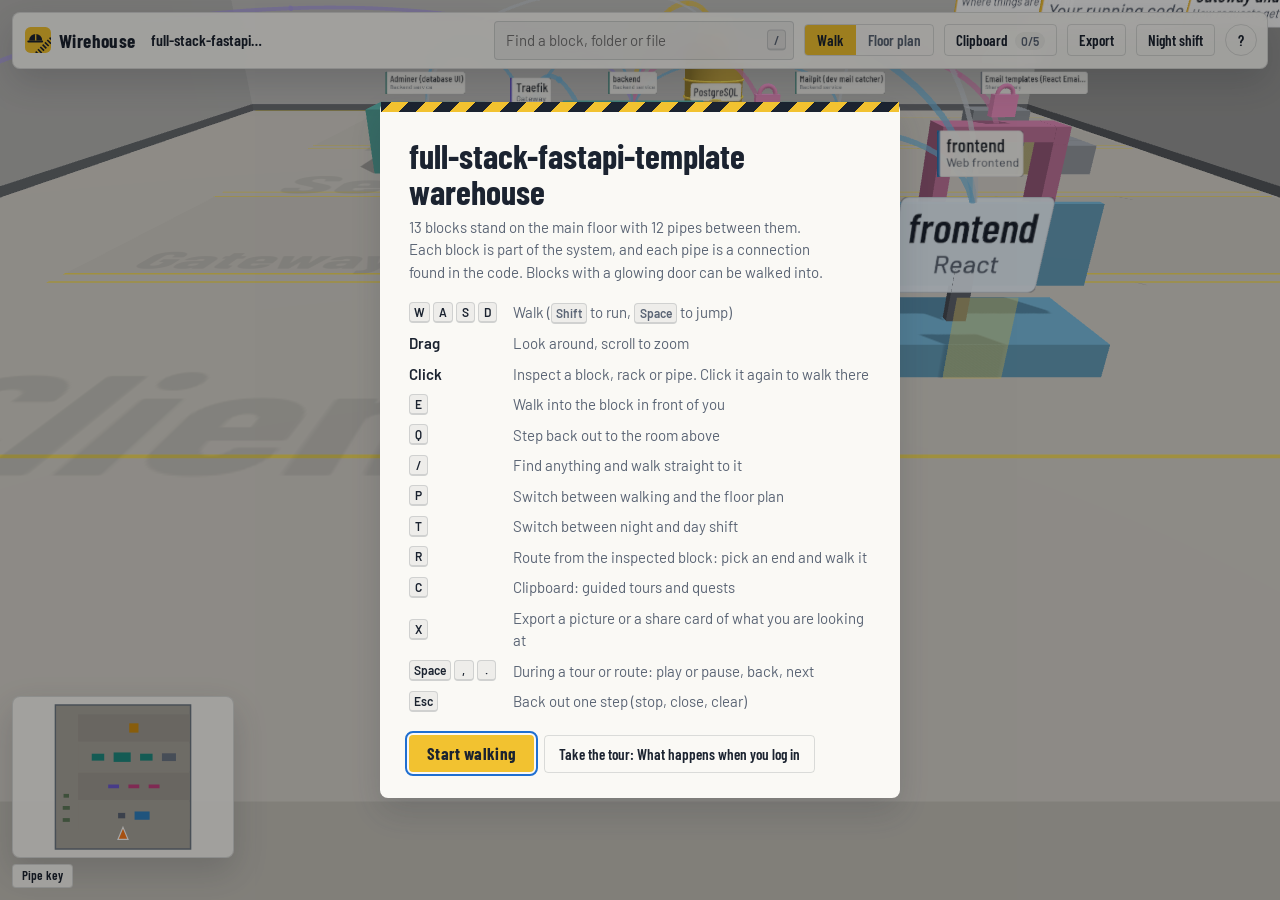
==== commit c65cb939: "docs(brand): add the brand kit, favicon and readme art - docs/brand/ holds the hazard-badge brand ki" ====
--- a/docs/demo/index.html
+++ b/docs/demo/index.html
@@ -4,6 +4,7 @@
 <meta charset="utf-8">
 <meta name="viewport" content="width=device-width, initial-scale=1">
 <title>full-stack-fastapi-template · Wirehouse</title>
+<link rel="icon" type="image/svg+xml" href="data:image/svg+xml,%3Csvg xmlns=%22http://www.w3.org/2000/svg%22 width=%2216%22 height=%2216%22 viewBox=%220 0 16 16%22 fill=%22none%22%3E%3Ctitle%3EWirehouse%3C/title%3E%3Crect x=%220.5%22 y=%220.5%22 width=%2215%22 height=%2215%22 rx=%223%22 fill=%22%23F2C230%22/%3E%3Cpath d=%22M3 8.5A3.75 3.75 0 0 1 10.5 8.5Z%22 fill=%22%231B2330%22/%3E%3Crect x=%222%22 y=%228.5%22 width=%229.5%22 height=%221.6%22 rx=%220.8%22 fill=%22%231B2330%22/%3E%3Cg fill=%22%231B2330%22%3E%3Cpolygon points=%2211,12 12,11 14,13 13,14%22/%3E%3Cpolygon points=%2213.25,9.75 14.25,8.75 15.5,10 15.5,11.5 15.25,11.75%22/%3E%3Cpolygon points=%229.75,13.25 8.75,14.25 10,15.5 11.5,15.5 11.75,15.25%22/%3E%3C/g%3E%3C/svg%3E">
 <style>@font-face{font-family:'Barlow';font-style:normal;font-weight:400;font-display:swap;src:url([data-uri]) format('woff2');unicode-range:U+0000-00FF, U+0131, U+0152-0153, U+02BB-02BC, U+02C6, U+02DA, U+02DC, U+0304, U+0308, U+0329, U+2000-206F, U+20AC, U+2122, U+2191, U+2193, U+2212, U+2215, U+FEFF, U+FFFD;}
 @font-face{font-family:'Barlow';font-style:normal;font-weight:500;font-display:swap;src:url([data-uri]) format('woff2');unicode-range:U+0000-00FF, U+0131, U+0152-0153, U+02BB-02BC, U+02C6, U+02DA, U+02DC, U+0304, U+0308, U+0329, U+2000-206F, U+20AC, U+2122, U+2191, U+2193, U+2212, U+2215, U+FEFF, U+FFFD;}
 @font-face{font-family:'Barlow';font-style:normal;font-weight:600;font-display:swap;src:url([data-uri]) format('woff2');unicode-range:U+0000-00FF, U+0131, U+0152-0153, U+02BB-02BC, U+02C6, U+02DA, U+02DC, U+0304, U+0308, U+0329, U+2000-206F, U+20AC, U+2122, U+2191, U+2193, U+2212, U+2215, U+FEFF, U+FFFD;}
@@ -98,11 +99,9 @@
   z-index: 10;
 }
 .brand { display: flex; align-items: center; gap: 8px; flex: none; }
-.brand-mark {
-  width: 22px; height: 22px; border-radius: 3px;
-  background: repeating-linear-gradient(-45deg, var(--accent) 0 5px, var(--accent-ink) 5px 10px);
-  box-shadow: inset 0 0 0 2px var(--accent);
-}
+.brand-mark { width: 26px; height: 26px; flex: none; }
+.brand-mark .bm-badge { fill: var(--accent); }   /* yellow by day, amber at night: the brand kit's rule */
+.brand-mark .bm-ink { fill: var(--accent-ink); }
 .brand-name { font: 700 19px/1 var(--sign); letter-spacing: 0.02em; }
 
 #crumbs {
@@ -436,7 +435,7 @@
 
 <header id="topbar">
   <div class="brand" title="Wirehouse">
-    <span class="brand-mark" aria-hidden="true"></span>
+    <svg class="brand-mark" viewBox="4 4 56 56" aria-hidden="true"><rect x="4" y="4" width="56" height="56" rx="12" class="bm-badge"/><path d="M13 33A14 14 0 0 1 41 33Z" class="bm-ink"/><rect x="9" y="33" width="34" height="4.5" rx="2.25" class="bm-ink"/><rect x="25.5" y="19.5" width="3" height="13.5" class="bm-badge"/><g class="bm-ink"><polygon points="40.75,43.25 43.25,40.75 51.25,48.75 48.75,51.25"/><polygon points="45.75,38.25 48.25,35.75 56.25,43.75 53.75,46.25"/><polygon points="38.25,45.75 35.75,48.25 43.75,56.25 46.25,53.75"/><polygon points="50.75,33.25 53.25,30.75 60,37.5 60,40 58.75,41.25"/><polygon points="33.25,50.75 30.75,53.25 37.5,60 40,60 41.25,58.75"/><polygon points="55.75,28.25 58.25,25.75 60,27.5 60,32.5"/><polygon points="28.25,55.75 25.75,58.25 27.5,60 32.5,60"/></g></svg>
     <span class="brand-name">Wirehouse</span>
   </div>
   <nav id="crumbs" aria-label="Where you are"></nav>
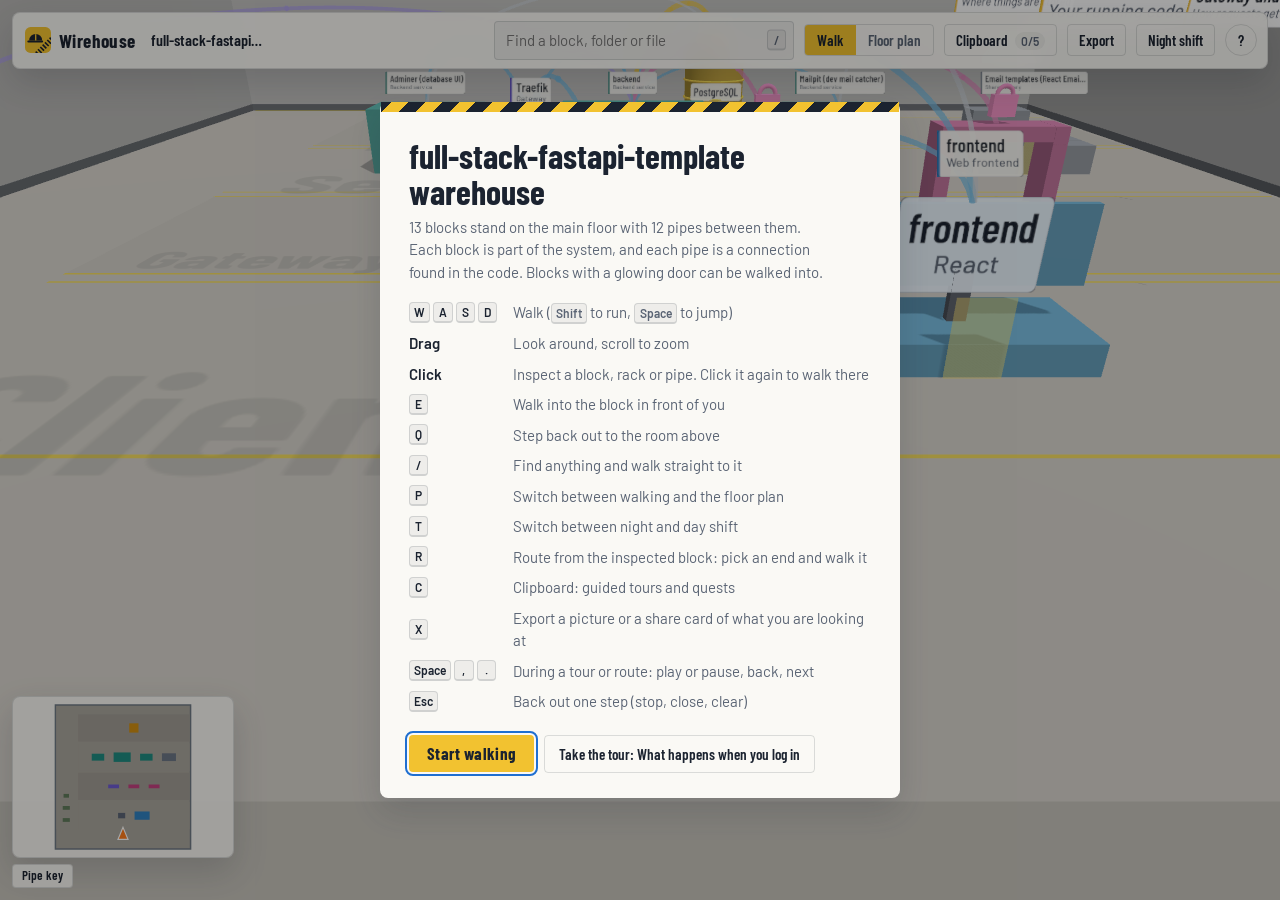
==== commit 0db96fc4: "feat: install the skill for any coding agent, agent-neutral docs Wirehouse uses the open SKILL.md fo" ====
--- a/docs/demo/index.html
+++ b/docs/demo/index.html
@@ -522,7 +522,7 @@
  */
 !function(t,e){"object"==typeof exports&&"undefined"!=typeof module?e(exports):"function"==typeof define&&define.amd?define(["exports"],e):e((t="undefined"!=typeof globalThis?globalThis:t||self).THREE={})}(this,(function(t){"use strict";const e="149",i=100,n=300,r=301,s=302,a=303,o=304,l=306,c=1e3,h=1001,u=1002,d=1003,p=1004,m=1005,f=1006,g=1007,v=1008,x=1009,_=1012,y=1014,M=1015,b=1016,S=1020,w=1023,T=1026,A=1027,E=33776,C=33777,L=33778,R=33779,P=35840,I=35841,D=35842,N=35843,O=37492,z=37496,U=37808,B=37809,F=37810,k=37811,G=37812,V=37813,H=37814,W=37815,j=37816,q=37817,X=37818,Y=37819,Z=37820,J=37821,K=36492,$=36284,Q=36285,tt=36286,et=2300,it=2301,nt=2302,rt=2400,st=2401,at=2402,ot=2500,lt=2501,ct=3e3,ht=3001,ut="srgb",dt="srgb-linear",pt=7680,mt=35044,ft="300 es",gt=1035;class vt{addEventListener(t,e){void 0===this._listeners&&(this._listeners={});const i=this._listeners;void 0===i[t]&&(i[t]=[]),-1===i[t].indexOf(e)&&i[t].push(e)}hasEventListener(t,e){if(void 0===this._listeners)return!1;const i=this._listeners;return void 0!==i[t]&&-1!==i[t].indexOf(e)}removeEventListener(t,e){if(void 0===this._listeners)return;const i=this._listeners[t];if(void 0!==i){const t=i.indexOf(e);-1!==t&&i.splice(t,1)}}dispatchEvent(t){if(void 0===this._listeners)return;const e=this._listeners[t.type];if(void 0!==e){t.target=this;const i=e.slice(0);for(let e=0,n=i.length;e<n;e++)i[e].call(this,t);t.target=null}}}const xt=["00","01","02","03","04","05","06","07","08","09","0a","0b","0c","0d","0e","0f","10","11","12","13","14","15","16","17","18","19","1a","1b","1c","1d","1e","1f","20","21","22","23","24","25","26","27","28","29","2a","2b","2c","2d","2e","2f","30","31","32","33","34","35","36","37","38","39","3a","3b","3c","3d","3e","3f","40","41","42","43","44","45","46","47","48","49","4a","4b","4c","4d","4e","4f","50","51","52","53","54","55","56","57","58","59","5a","5b","5c","5d","5e","5f","60","61","62","63","64","65","66","67","68","69","6a","6b","6c","6d","6e","6f","70","71","72","73","74","75","76","77","78","79","7a","7b","7c","7d","7e","7f","80","81","82","83","84","85","86","87","88","89","8a","8b","8c","8d","8e","8f","90","91","92","93","94","95","96","97","98","99","9a","9b","9c","9d","9e","9f","a0","a1","a2","a3","a4","a5","a6","a7","a8","a9","aa","ab","ac","ad","ae","af","b0","b1","b2","b3","b4","b5","b6","b7","b8","b9","ba","bb","bc","bd","be","bf","c0","c1","c2","c3","c4","c5","c6","c7","c8","c9","ca","cb","cc","cd","ce","cf","d0","d1","d2","d3","d4","d5","d6","d7","d8","d9","da","db","dc","dd","de","df","e0","e1","e2","e3","e4","e5","e6","e7","e8","e9","ea","eb","ec","ed","ee","ef","f0","f1","f2","f3","f4","f5","f6","f7","f8","f9","fa","fb","fc","fd","fe","ff"];let _t=1234567;const yt=Math.PI/180,Mt=180/Math.PI;function bt(){const t=4294967295*Math.random()|0,e=4294967295*Math.random()|0,i=4294967295*Math.random()|0,n=4294967295*Math.random()|0;return(xt[255&t]+xt[t>>8&255]+xt[t>>16&255]+xt[t>>24&255]+"-"+xt[255&e]+xt[e>>8&255]+"-"+xt[e>>16&15|64]+xt[e>>24&255]+"-"+xt[63&i|128]+xt[i>>8&255]+"-"+xt[i>>16&255]+xt[i>>24&255]+xt[255&n]+xt[n>>8&255]+xt[n>>16&255]+xt[n>>24&255]).toLowerCase()}function St(t,e,i){return Math.max(e,Math.min(i,t))}function wt(t,e){return(t%e+e)%e}function Tt(t,e,i){return(1-i)*t+i*e}function At(t){return 0==(t&t-1)&&0!==t}function Et(t){return Math.pow(2,Math.ceil(Math.log(t)/Math.LN2))}function Ct(t){return Math.pow(2,Math.floor(Math.log(t)/Math.LN2))}function Lt(t,e){switch(e.constructor){case Float32Array:return t;case Uint16Array:return t/65535;case Uint8Array:return t/255;case Int16Array:return Math.max(t/32767,-1);case Int8Array:return Math.max(t/127,-1);default:throw new Error("Invalid component type.")}}function Rt(t,e){switch(e.constructor){case Float32Array:return t;case Uint16Array:return Math.round(65535*t);case Uint8Array:return Math.round(255*t);case Int16Array:return Math.round(32767*t);case Int8Array:return Math.round(127*t);default:throw new Error("Invalid component type.")}}var Pt=Object.freeze({__proto__:null,DEG2RAD:yt,RAD2DEG:Mt,ceilPowerOfTwo:Et,clamp:St,damp:function(t,e,i,n){return Tt(t,e,1-Math.exp(-i*n))},degToRad:function(t){return t*yt},denormalize:Lt,euclideanModulo:wt,floorPowerOfTwo:Ct,generateUUID:bt,inverseLerp:function(t,e,i){return t!==e?(i-t)/(e-t):0},isPowerOfTwo:At,lerp:Tt,mapLinear:function(t,e,i,n,r){return n+(t-e)*(r-n)/(i-e)},normalize:Rt,pingpong:function(t,e=1){return e-Math.abs(wt(t,2*e)-e)},radToDeg:function(t){return t*Mt},randFloat:function(t,e){return t+Math.random()*(e-t)},randFloatSpread:function(t){return t*(.5-Math.random())},randInt:function(t,e){return t+Math.floor(Math.random()*(e-t+1))},seededRandom:function(t){void 0!==t&&(_t=t);let e=_t+=1831565813;return e=Math.imul(e^e>>>15,1|e),e^=e+Math.imul(e^e>>>7,61|e),((e^e>>>14)>>>0)/4294967296},setQuaternionFromProperEuler:function(t,e,i,n,r){const s=Math.cos,a=Math.sin,o=s(i/2),l=a(i/2),c=s((e+n)/2),h=a((e+n)/2),u=s((e-n)/2),d=a((e-n)/2),p=s((n-e)/2),m=a((n-e)/2);switch(r){case"XYX":t.set(o*h,l*u,l*d,o*c);break;case"YZY":t.set(l*d,o*h,l*u,o*c);break;case"ZXZ":t.set(l*u,l*d,o*h,o*c);break;case"XZX":t.set(o*h,l*m,l*p,o*c);break;case"YXY":t.set(l*p,o*h,l*m,o*c);break;case"ZYZ":t.set(l*m,l*p,o*h,o*c);break;default:console.warn("THREE.MathUtils: .setQuaternionFromProperEuler() encountered an unknown order: "+r)}},smootherstep:function(t,e,i){return t<=e?0:t>=i?1:(t=(t-e)/(i-e))*t*t*(t*(6*t-15)+10)},smoothstep:function(t,e,i){return t<=e?0:t>=i?1:(t=(t-e)/(i-e))*t*(3-2*t)}});class It{constructor(t=0,e=0){It.prototype.isVector2=!0,this.x=t,this.y=e}get width(){return this.x}set width(t){this.x=t}get height(){return this.y}set height(t){this.y=t}set(t,e){return this.x=t,this.y=e,this}setScalar(t){return this.x=t,this.y=t,this}setX(t){return this.x=t,this}setY(t){return this.y=t,this}setComponent(t,e){switch(t){case 0:this.x=e;break;case 1:this.y=e;break;default:throw new Error("index is out of range: "+t)}return this}getComponent(t){switch(t){case 0:return this.x;case 1:return this.y;default:throw new Error("index is out of range: "+t)}}clone(){return new this.constructor(this.x,this.y)}copy(t){return this.x=t.x,this.y=t.y,this}add(t){return this.x+=t.x,this.y+=t.y,this}addScalar(t){return this.x+=t,this.y+=t,this}addVectors(t,e){return this.x=t.x+e.x,this.y=t.y+e.y,this}addScaledVector(t,e){return this.x+=t.x*e,this.y+=t.y*e,this}sub(t){return this.x-=t.x,this.y-=t.y,this}subScalar(t){return this.x-=t,this.y-=t,this}subVectors(t,e){return this.x=t.x-e.x,this.y=t.y-e.y,this}multiply(t){return this.x*=t.x,this.y*=t.y,this}multiplyScalar(t){return this.x*=t,this.y*=t,this}divide(t){return this.x/=t.x,this.y/=t.y,this}divideScalar(t){return this.multiplyScalar(1/t)}applyMatrix3(t){const e=this.x,i=this.y,n=t.elements;return this.x=n[0]*e+n[3]*i+n[6],this.y=n[1]*e+n[4]*i+n[7],this}min(t){return this.x=Math.min(this.x,t.x),this.y=Math.min(this.y,t.y),this}max(t){return this.x=Math.max(this.x,t.x),this.y=Math.max(this.y,t.y),this}clamp(t,e){return this.x=Math.max(t.x,Math.min(e.x,this.x)),this.y=Math.max(t.y,Math.min(e.y,this.y)),this}clampScalar(t,e){return this.x=Math.max(t,Math.min(e,this.x)),this.y=Math.max(t,Math.min(e,this.y)),this}clampLength(t,e){const i=this.length();return this.divideScalar(i||1).multiplyScalar(Math.max(t,Math.min(e,i)))}floor(){return this.x=Math.floor(this.x),this.y=Math.floor(this.y),this}ceil(){return this.x=Math.ceil(this.x),this.y=Math.ceil(this.y),this}round(){return this.x=Math.round(this.x),this.y=Math.round(this.y),this}roundToZero(){return this.x=this.x<0?Math.ceil(this.x):Math.floor(this.x),this.y=this.y<0?Math.ceil(this.y):Math.floor(this.y),this}negate(){return this.x=-this.x,this.y=-this.y,this}dot(t){return this.x*t.x+this.y*t.y}cross(t){return this.x*t.y-this.y*t.x}lengthSq(){return this.x*this.x+this.y*this.y}length(){return Math.sqrt(this.x*this.x+this.y*this.y)}manhattanLength(){return Math.abs(this.x)+Math.abs(this.y)}normalize(){return this.divideScalar(this.length()||1)}angle(){return Math.atan2(-this.y,-this.x)+Math.PI}distanceTo(t){return Math.sqrt(this.distanceToSquared(t))}distanceToSquared(t){const e=this.x-t.x,i=this.y-t.y;return e*e+i*i}manhattanDistanceTo(t){return Math.abs(this.x-t.x)+Math.abs(this.y-t.y)}setLength(t){return this.normalize().multiplyScalar(t)}lerp(t,e){return this.x+=(t.x-this.x)*e,this.y+=(t.y-this.y)*e,this}lerpVectors(t,e,i){return this.x=t.x+(e.x-t.x)*i,this.y=t.y+(e.y-t.y)*i,this}equals(t){return t.x===this.x&&t.y===this.y}fromArray(t,e=0){return this.x=t[e],this.y=t[e+1],this}toArray(t=[],e=0){return t[e]=this.x,t[e+1]=this.y,t}fromBufferAttribute(t,e){return this.x=t.getX(e),this.y=t.getY(e),this}rotateAround(t,e){const i=Math.cos(e),n=Math.sin(e),r=this.x-t.x,s=this.y-t.y;return this.x=r*i-s*n+t.x,this.y=r*n+s*i+t.y,this}random(){return this.x=Math.random(),this.y=Math.random(),this}*[Symbol.iterator](){yield this.x,yield this.y}}class Dt{constructor(){Dt.prototype.isMatrix3=!0,this.elements=[1,0,0,0,1,0,0,0,1]}set(t,e,i,n,r,s,a,o,l){const c=this.elements;return c[0]=t,c[1]=n,c[2]=a,c[3]=e,c[4]=r,c[5]=o,c[6]=i,c[7]=s,c[8]=l,this}identity(){return this.set(1,0,0,0,1,0,0,0,1),this}copy(t){const e=this.elements,i=t.elements;return e[0]=i[0],e[1]=i[1],e[2]=i[2],e[3]=i[3],e[4]=i[4],e[5]=i[5],e[6]=i[6],e[7]=i[7],e[8]=i[8],this}extractBasis(t,e,i){return t.setFromMatrix3Column(this,0),e.setFromMatrix3Column(this,1),i.setFromMatrix3Column(this,2),this}setFromMatrix4(t){const e=t.elements;return this.set(e[0],e[4],e[8],e[1],e[5],e[9],e[2],e[6],e[10]),this}multiply(t){return this.multiplyMatrices(this,t)}premultiply(t){return this.multiplyMatrices(t,this)}multiplyMatrices(t,e){const i=t.elements,n=e.elements,r=this.elements,s=i[0],a=i[3],o=i[6],l=i[1],c=i[4],h=i[7],u=i[2],d=i[5],p=i[8],m=n[0],f=n[3],g=n[6],v=n[1],x=n[4],_=n[7],y=n[2],M=n[5],b=n[8];return r[0]=s*m+a*v+o*y,r[3]=s*f+a*x+o*M,r[6]=s*g+a*_+o*b,r[1]=l*m+c*v+h*y,r[4]=l*f+c*x+h*M,r[7]=l*g+c*_+h*b,r[2]=u*m+d*v+p*y,r[5]=u*f+d*x+p*M,r[8]=u*g+d*_+p*b,this}multiplyScalar(t){const e=this.elements;return e[0]*=t,e[3]*=t,e[6]*=t,e[1]*=t,e[4]*=t,e[7]*=t,e[2]*=t,e[5]*=t,e[8]*=t,this}determinant(){const t=this.elements,e=t[0],i=t[1],n=t[2],r=t[3],s=t[4],a=t[5],o=t[6],l=t[7],c=t[8];return e*s*c-e*a*l-i*r*c+i*a*o+n*r*l-n*s*o}invert(){const t=this.elements,e=t[0],i=t[1],n=t[2],r=t[3],s=t[4],a=t[5],o=t[6],l=t[7],c=t[8],h=c*s-a*l,u=a*o-c*r,d=l*r-s*o,p=e*h+i*u+n*d;if(0===p)return this.set(0,0,0,0,0,0,0,0,0);const m=1/p;return t[0]=h*m,t[1]=(n*l-c*i)*m,t[2]=(a*i-n*s)*m,t[3]=u*m,t[4]=(c*e-n*o)*m,t[5]=(n*r-a*e)*m,t[6]=d*m,t[7]=(i*o-l*e)*m,t[8]=(s*e-i*r)*m,this}transpose(){let t;const e=this.elements;return t=e[1],e[1]=e[3],e[3]=t,t=e[2],e[2]=e[6],e[6]=t,t=e[5],e[5]=e[7],e[7]=t,this}getNormalMatrix(t){return this.setFromMatrix4(t).invert().transpose()}transposeIntoArray(t){const e=this.elements;return t[0]=e[0],t[1]=e[3],t[2]=e[6],t[3]=e[1],t[4]=e[4],t[5]=e[7],t[6]=e[2],t[7]=e[5],t[8]=e[8],this}setUvTransform(t,e,i,n,r,s,a){const o=Math.cos(r),l=Math.sin(r);return this.set(i*o,i*l,-i*(o*s+l*a)+s+t,-n*l,n*o,-n*(-l*s+o*a)+a+e,0,0,1),this}scale(t,e){return this.premultiply(Nt.makeScale(t,e)),this}rotate(t){return this.premultiply(Nt.makeRotation(-t)),this}translate(t,e){return this.premultiply(Nt.makeTranslation(t,e)),this}makeTranslation(t,e){return this.set(1,0,t,0,1,e,0,0,1),this}makeRotation(t){const e=Math.cos(t),i=Math.sin(t);return this.set(e,-i,0,i,e,0,0,0,1),this}makeScale(t,e){return this.set(t,0,0,0,e,0,0,0,1),this}equals(t){const e=this.elements,i=t.elements;for(let t=0;t<9;t++)if(e[t]!==i[t])return!1;return!0}fromArray(t,e=0){for(let i=0;i<9;i++)this.elements[i]=t[i+e];return this}toArray(t=[],e=0){const i=this.elements;return t[e]=i[0],t[e+1]=i[1],t[e+2]=i[2],t[e+3]=i[3],t[e+4]=i[4],t[e+5]=i[5],t[e+6]=i[6],t[e+7]=i[7],t[e+8]=i[8],t}clone(){return(new this.constructor).fromArray(this.elements)}}const Nt=new Dt;function Ot(t){for(let e=t.length-1;e>=0;--e)if(t[e]>=65535)return!0;return!1}const zt={Int8Array:Int8Array,Uint8Array:Uint8Array,Uint8ClampedArray:Uint8ClampedArray,Int16Array:Int16Array,Uint16Array:Uint16Array,Int32Array:Int32Array,Uint32Array:Uint32Array,Float32Array:Float32Array,Float64Array:Float64Array};function Ut(t,e){return new zt[t](e)}function Bt(t){return document.createElementNS("http://www.w3.org/1999/xhtml",t)}function Ft(t){return t<.04045?.0773993808*t:Math.pow(.9478672986*t+.0521327014,2.4)}function kt(t){return t<.0031308?12.92*t:1.055*Math.pow(t,.41666)-.055}const Gt={[ut]:{[dt]:Ft},[dt]:{[ut]:kt}},Vt={legacyMode:!0,get workingColorSpace(){return dt},set workingColorSpace(t){console.warn("THREE.ColorManagement: .workingColorSpace is readonly.")},convert:function(t,e,i){if(this.legacyMode||e===i||!e||!i)return t;if(Gt[e]&&void 0!==Gt[e][i]){const n=Gt[e][i];return t.r=n(t.r),t.g=n(t.g),t.b=n(t.b),t}throw new Error("Unsupported color space conversion.")},fromWorkingColorSpace:function(t,e){return this.convert(t,this.workingColorSpace,e)},toWorkingColorSpace:function(t,e){return this.convert(t,e,this.workingColorSpace)}},Ht={aliceblue:15792383,antiquewhite:16444375,aqua:65535,aquamarine:8388564,azure:15794175,beige:16119260,bisque:16770244,black:0,blanchedalmond:16772045,blue:255,blueviolet:9055202,brown:10824234,burlywood:14596231,cadetblue:6266528,chartreuse:8388352,chocolate:13789470,coral:16744272,cornflowerblue:6591981,cornsilk:16775388,crimson:14423100,cyan:65535,darkblue:139,darkcyan:35723,darkgoldenrod:12092939,darkgray:11119017,darkgreen:25600,darkgrey:11119017,darkkhaki:12433259,darkmagenta:9109643,darkolivegreen:5597999,darkorange:16747520,darkorchid:10040012,darkred:9109504,darksalmon:15308410,darkseagreen:9419919,darkslateblue:4734347,darkslategray:3100495,darkslategrey:3100495,darkturquoise:52945,darkviolet:9699539,deeppink:16716947,deepskyblue:49151,dimgray:6908265,dimgrey:6908265,dodgerblue:2003199,firebrick:11674146,floralwhite:16775920,forestgreen:2263842,fuchsia:16711935,gainsboro:14474460,ghostwhite:16316671,gold:16766720,goldenrod:14329120,gray:8421504,green:32768,greenyellow:11403055,grey:8421504,honeydew:15794160,hotpink:16738740,indianred:13458524,indigo:4915330,ivory:16777200,khaki:15787660,lavender:15132410,lavenderblush:16773365,lawngreen:8190976,lemonchiffon:16775885,lightblue:11393254,lightcoral:15761536,lightcyan:14745599,lightgoldenrodyellow:16448210,lightgray:13882323,lightgreen:9498256,lightgrey:13882323,lightpink:16758465,lightsalmon:16752762,lightseagreen:2142890,lightskyblue:8900346,lightslategray:7833753,lightslategrey:7833753,lightsteelblue:11584734,lightyellow:16777184,lime:65280,limegreen:3329330,linen:16445670,magenta:16711935,maroon:8388608,mediumaquamarine:6737322,mediumblue:205,mediumorchid:12211667,mediumpurple:9662683,mediumseagreen:3978097,mediumslateblue:8087790,mediumspringgreen:64154,mediumturquoise:4772300,mediumvioletred:13047173,midnightblue:1644912,mintcream:16121850,mistyrose:16770273,moccasin:16770229,navajowhite:16768685,navy:128,oldlace:16643558,olive:8421376,olivedrab:7048739,orange:16753920,orangered:16729344,orchid:14315734,palegoldenrod:15657130,palegreen:10025880,paleturquoise:11529966,palevioletred:14381203,papayawhip:16773077,peachpuff:16767673,peru:13468991,pink:16761035,plum:14524637,powderblue:11591910,purple:8388736,rebeccapurple:6697881,red:16711680,rosybrown:12357519,royalblue:4286945,saddlebrown:9127187,salmon:16416882,sandybrown:16032864,seagreen:3050327,seashell:16774638,sienna:10506797,silver:12632256,skyblue:8900331,slateblue:6970061,slategray:7372944,slategrey:7372944,snow:16775930,springgreen:65407,steelblue:4620980,tan:13808780,teal:32896,thistle:14204888,tomato:16737095,turquoise:4251856,violet:15631086,wheat:16113331,white:16777215,whitesmoke:16119285,yellow:16776960,yellowgreen:10145074},Wt={r:0,g:0,b:0},jt={h:0,s:0,l:0},qt={h:0,s:0,l:0};function Xt(t,e,i){return i<0&&(i+=1),i>1&&(i-=1),i<1/6?t+6*(e-t)*i:i<.5?e:i<2/3?t+6*(e-t)*(2/3-i):t}function Yt(t,e){return e.r=t.r,e.g=t.g,e.b=t.b,e}class Zt{constructor(t,e,i){return this.isColor=!0,this.r=1,this.g=1,this.b=1,void 0===e&&void 0===i?this.set(t):this.setRGB(t,e,i)}set(t){return t&&t.isColor?this.copy(t):"number"==typeof t?this.setHex(t):"string"==typeof t&&this.setStyle(t),this}setScalar(t){return this.r=t,this.g=t,this.b=t,this}setHex(t,e=ut){return t=Math.floor(t),this.r=(t>>16&255)/255,this.g=(t>>8&255)/255,this.b=(255&t)/255,Vt.toWorkingColorSpace(this,e),this}setRGB(t,e,i,n=Vt.workingColorSpace){return this.r=t,this.g=e,this.b=i,Vt.toWorkingColorSpace(this,n),this}setHSL(t,e,i,n=Vt.workingColorSpace){if(t=wt(t,1),e=St(e,0,1),i=St(i,0,1),0===e)this.r=this.g=this.b=i;else{const n=i<=.5?i*(1+e):i+e-i*e,r=2*i-n;this.r=Xt(r,n,t+1/3),this.g=Xt(r,n,t),this.b=Xt(r,n,t-1/3)}return Vt.toWorkingColorSpace(this,n),this}setStyle(t,e=ut){function i(e){void 0!==e&&parseFloat(e)<1&&console.warn("THREE.Color: Alpha component of "+t+" will be ignored.")}let n;if(n=/^((?:rgb|hsl)a?)\(([^\)]*)\)/.exec(t)){let t;const r=n[1],s=n[2];switch(r){case"rgb":case"rgba":if(t=/^\s*(\d+)\s*,\s*(\d+)\s*,\s*(\d+)\s*(?:,\s*(\d*\.?\d+)\s*)?$/.exec(s))return this.r=Math.min(255,parseInt(t[1],10))/255,this.g=Math.min(255,parseInt(t[2],10))/255,this.b=Math.min(255,parseInt(t[3],10))/255,Vt.toWorkingColorSpace(this,e),i(t[4]),this;if(t=/^\s*(\d+)\%\s*,\s*(\d+)\%\s*,\s*(\d+)\%\s*(?:,\s*(\d*\.?\d+)\s*)?$/.exec(s))return this.r=Math.min(100,parseInt(t[1],10))/100,this.g=Math.min(100,parseInt(t[2],10))/100,this.b=Math.min(100,parseInt(t[3],10))/100,Vt.toWorkingColorSpace(this,e),i(t[4]),this;break;case"hsl":case"hsla":if(t=/^\s*(\d*\.?\d+)\s*,\s*(\d*\.?\d+)\%\s*,\s*(\d*\.?\d+)\%\s*(?:,\s*(\d*\.?\d+)\s*)?$/.exec(s)){const n=parseFloat(t[1])/360,r=parseFloat(t[2])/100,s=parseFloat(t[3])/100;return i(t[4]),this.setHSL(n,r,s,e)}}}else if(n=/^\#([A-Fa-f\d]+)$/.exec(t)){const t=n[1],i=t.length;if(3===i)return this.r=parseInt(t.charAt(0)+t.charAt(0),16)/255,this.g=parseInt(t.charAt(1)+t.charAt(1),16)/255,this.b=parseInt(t.charAt(2)+t.charAt(2),16)/255,Vt.toWorkingColorSpace(this,e),this;if(6===i)return this.r=parseInt(t.charAt(0)+t.charAt(1),16)/255,this.g=parseInt(t.charAt(2)+t.charAt(3),16)/255,this.b=parseInt(t.charAt(4)+t.charAt(5),16)/255,Vt.toWorkingColorSpace(this,e),this}return t&&t.length>0?this.setColorName(t,e):this}setColorName(t,e=ut){const i=Ht[t.toLowerCase()];return void 0!==i?this.setHex(i,e):console.warn("THREE.Color: Unknown color "+t),this}clone(){return new this.constructor(this.r,this.g,this.b)}copy(t){return this.r=t.r,this.g=t.g,this.b=t.b,this}copySRGBToLinear(t){return this.r=Ft(t.r),this.g=Ft(t.g),this.b=Ft(t.b),this}copyLinearToSRGB(t){return this.r=kt(t.r),this.g=kt(t.g),this.b=kt(t.b),this}convertSRGBToLinear(){return this.copySRGBToLinear(this),this}convertLinearToSRGB(){return this.copyLinearToSRGB(this),this}getHex(t=ut){return Vt.fromWorkingColorSpace(Yt(this,Wt),t),St(255*Wt.r,0,255)<<16^St(255*Wt.g,0,255)<<8^St(255*Wt.b,0,255)<<0}getHexString(t=ut){return("000000"+this.getHex(t).toString(16)).slice(-6)}getHSL(t,e=Vt.workingColorSpace){Vt.fromWorkingColorSpace(Yt(this,Wt),e);const i=Wt.r,n=Wt.g,r=Wt.b,s=Math.max(i,n,r),a=Math.min(i,n,r);let o,l;const c=(a+s)/2;if(a===s)o=0,l=0;else{const t=s-a;switch(l=c<=.5?t/(s+a):t/(2-s-a),s){case i:o=(n-r)/t+(n<r?6:0);break;case n:o=(r-i)/t+2;break;case r:o=(i-n)/t+4}o/=6}return t.h=o,t.s=l,t.l=c,t}getRGB(t,e=Vt.workingColorSpace){return Vt.fromWorkingColorSpace(Yt(this,Wt),e),t.r=Wt.r,t.g=Wt.g,t.b=Wt.b,t}getStyle(t=ut){return Vt.fromWorkingColorSpace(Yt(this,Wt),t),t!==ut?`color(${t} ${Wt.r} ${Wt.g} ${Wt.b})`:`rgb(${255*Wt.r|0},${255*Wt.g|0},${255*Wt.b|0})`}offsetHSL(t,e,i){return this.getHSL(jt),jt.h+=t,jt.s+=e,jt.l+=i,this.setHSL(jt.h,jt.s,jt.l),this}add(t){return this.r+=t.r,this.g+=t.g,this.b+=t.b,this}addColors(t,e){return this.r=t.r+e.r,this.g=t.g+e.g,this.b=t.b+e.b,this}addScalar(t){return this.r+=t,this.g+=t,this.b+=t,this}sub(t){return this.r=Math.max(0,this.r-t.r),this.g=Math.max(0,this.g-t.g),this.b=Math.max(0,this.b-t.b),this}multiply(t){return this.r*=t.r,this.g*=t.g,this.b*=t.b,this}multiplyScalar(t){return this.r*=t,this.g*=t,this.b*=t,this}lerp(t,e){return this.r+=(t.r-this.r)*e,this.g+=(t.g-this.g)*e,this.b+=(t.b-this.b)*e,this}lerpColors(t,e,i){return this.r=t.r+(e.r-t.r)*i,this.g=t.g+(e.g-t.g)*i,this.b=t.b+(e.b-t.b)*i,this}lerpHSL(t,e){this.getHSL(jt),t.getHSL(qt);const i=Tt(jt.h,qt.h,e),n=Tt(jt.s,qt.s,e),r=Tt(jt.l,qt.l,e);return this.setHSL(i,n,r),this}equals(t){return t.r===this.r&&t.g===this.g&&t.b===this.b}fromArray(t,e=0){return this.r=t[e],this.g=t[e+1],this.b=t[e+2],this}toArray(t=[],e=0){return t[e]=this.r,t[e+1]=this.g,t[e+2]=this.b,t}fromBufferAttribute(t,e){return this.r=t.getX(e),this.g=t.getY(e),this.b=t.getZ(e),this}toJSON(){return this.getHex()}*[Symbol.iterator](){yield this.r,yield this.g,yield this.b}}let Jt;Zt.NAMES=Ht;class Kt{static getDataURL(t){if(/^data:/i.test(t.src))return t.src;if("undefined"==typeof HTMLCanvasElement)return t.src;let e;if(t instanceof HTMLCanvasElement)e=t;else{void 0===Jt&&(Jt=Bt("canvas")),Jt.width=t.width,Jt.height=t.height;const i=Jt.getContext("2d");t instanceof ImageData?i.putImageData(t,0,0):i.drawImage(t,0,0,t.width,t.height),e=Jt}return e.width>2048||e.height>2048?(console.warn("THREE.ImageUtils.getDataURL: Image converted to jpg for performance reasons",t),e.toDataURL("image/jpeg",.6)):e.toDataURL("image/png")}static sRGBToLinear(t){if("undefined"!=typeof HTMLImageElement&&t instanceof HTMLImageElement||"undefined"!=typeof HTMLCanvasElement&&t instanceof HTMLCanvasElement||"undefined"!=typeof ImageBitmap&&t instanceof ImageBitmap){const e=Bt("canvas");e.width=t.width,e.height=t.height;const i=e.getContext("2d");i.drawImage(t,0,0,t.width,t.height);const n=i.getImageData(0,0,t.width,t.height),r=n.data;for(let t=0;t<r.length;t++)r[t]=255*Ft(r[t]/255);return i.putImageData(n,0,0),e}if(t.data){const e=t.data.slice(0);for(let t=0;t<e.length;t++)e instanceof Uint8Array||e instanceof Uint8ClampedArray?e[t]=Math.floor(255*Ft(e[t]/255)):e[t]=Ft(e[t]);return{data:e,width:t.width,height:t.height}}return console.warn("THREE.ImageUtils.sRGBToLinear(): Unsupported image type. No color space conversion applied."),t}}class $t{constructor(t=null){this.isSource=!0,this.uuid=bt(),this.data=t,this.version=0}set needsUpdate(t){!0===t&&this.version++}toJSON(t){const e=void 0===t||"string"==typeof t;if(!e&&void 0!==t.images[this.uuid])return t.images[this.uuid];const i={uuid:this.uuid,url:""},n=this.data;if(null!==n){let t;if(Array.isArray(n)){t=[];for(let e=0,i=n.length;e<i;e++)n[e].isDataTexture?t.push(Qt(n[e].image)):t.push(Qt(n[e]))}else t=Qt(n);i.url=t}return e||(t.images[this.uuid]=i),i}}function Qt(t){return"undefined"!=typeof HTMLImageElement&&t instanceof HTMLImageElement||"undefined"!=typeof HTMLCanvasElement&&t instanceof HTMLCanvasElement||"undefined"!=typeof ImageBitmap&&t instanceof ImageBitmap?Kt.getDataURL(t):t.data?{data:Array.from(t.data),width:t.width,height:t.height,type:t.data.constructor.name}:(console.warn("THREE.Texture: Unable to serialize Texture."),{})}let te=0;class ee extends vt{constructor(t=ee.DEFAULT_IMAGE,e=ee.DEFAULT_MAPPING,i=1001,n=1001,r=1006,s=1008,a=1023,o=1009,l=ee.DEFAULT_ANISOTROPY,c=3e3){super(),this.isTexture=!0,Object.defineProperty(this,"id",{value:te++}),this.uuid=bt(),this.name="",this.source=new $t(t),this.mipmaps=[],this.mapping=e,this.wrapS=i,this.wrapT=n,this.magFilter=r,this.minFilter=s,this.anisotropy=l,this.format=a,this.internalFormat=null,this.type=o,this.offset=new It(0,0),this.repeat=new It(1,1),this.center=new It(0,0),this.rotation=0,this.matrixAutoUpdate=!0,this.matrix=new Dt,this.generateMipmaps=!0,this.premultiplyAlpha=!1,this.flipY=!0,this.unpackAlignment=4,this.encoding=c,this.userData={},this.version=0,this.onUpdate=null,this.isRenderTargetTexture=!1,this.needsPMREMUpdate=!1}get image(){return this.source.data}set image(t){this.source.data=t}updateMatrix(){this.matrix.setUvTransform(this.offset.x,this.offset.y,this.repeat.x,this.repeat.y,this.rotation,this.center.x,this.center.y)}clone(){return(new this.constructor).copy(this)}copy(t){return this.name=t.name,this.source=t.source,this.mipmaps=t.mipmaps.slice(0),this.mapping=t.mapping,this.wrapS=t.wrapS,this.wrapT=t.wrapT,this.magFilter=t.magFilter,this.minFilter=t.minFilter,this.anisotropy=t.anisotropy,this.format=t.format,this.internalFormat=t.internalFormat,this.type=t.type,this.offset.copy(t.offset),this.repeat.copy(t.repeat),this.center.copy(t.center),this.rotation=t.rotation,this.matrixAutoUpdate=t.matrixAutoUpdate,this.matrix.copy(t.matrix),this.generateMipmaps=t.generateMipmaps,this.premultiplyAlpha=t.premultiplyAlpha,this.flipY=t.flipY,this.unpackAlignment=t.unpackAlignment,this.encoding=t.encoding,this.userData=JSON.parse(JSON.stringify(t.userData)),this.needsUpdate=!0,this}toJSON(t){const e=void 0===t||"string"==typeof t;if(!e&&void 0!==t.textures[this.uuid])return t.textures[this.uuid];const i={metadata:{version:4.5,type:"Texture",generator:"Texture.toJSON"},uuid:this.uuid,name:this.name,image:this.source.toJSON(t).uuid,mapping:this.mapping,repeat:[this.repeat.x,this.repeat.y],offset:[this.offset.x,this.offset.y],center:[this.center.x,this.center.y],rotation:this.rotation,wrap:[this.wrapS,this.wrapT],format:this.format,type:this.type,encoding:this.encoding,minFilter:this.minFilter,magFilter:this.magFilter,anisotropy:this.anisotropy,flipY:this.flipY,generateMipmaps:this.generateMipmaps,premultiplyAlpha:this.premultiplyAlpha,unpackAlignment:this.unpackAlignment};return Object.keys(this.userData).length>0&&(i.userData=this.userData),e||(t.textures[this.uuid]=i),i}dispose(){this.dispatchEvent({type:"dispose"})}transformUv(t){if(this.mapping!==n)return t;if(t.applyMatrix3(this.matrix),t.x<0||t.x>1)switch(this.wrapS){case c:t.x=t.x-Math.floor(t.x);break;case h:t.x=t.x<0?0:1;break;case u:1===Math.abs(Math.floor(t.x)%2)?t.x=Math.ceil(t.x)-t.x:t.x=t.x-Math.floor(t.x)}if(t.y<0||t.y>1)switch(this.wrapT){case c:t.y=t.y-Math.floor(t.y);break;case h:t.y=t.y<0?0:1;break;case u:1===Math.abs(Math.floor(t.y)%2)?t.y=Math.ceil(t.y)-t.y:t.y=t.y-Math.floor(t.y)}return this.flipY&&(t.y=1-t.y),t}set needsUpdate(t){!0===t&&(this.version++,this.source.needsUpdate=!0)}}ee.DEFAULT_IMAGE=null,ee.DEFAULT_MAPPING=n,ee.DEFAULT_ANISOTROPY=1;class ie{constructor(t=0,e=0,i=0,n=1){ie.prototype.isVector4=!0,this.x=t,this.y=e,this.z=i,this.w=n}get width(){return this.z}set width(t){this.z=t}get height(){return this.w}set height(t){this.w=t}set(t,e,i,n){return this.x=t,this.y=e,this.z=i,this.w=n,this}setScalar(t){return this.x=t,this.y=t,this.z=t,this.w=t,this}setX(t){return this.x=t,this}setY(t){return this.y=t,this}setZ(t){return this.z=t,this}setW(t){return this.w=t,this}setComponent(t,e){switch(t){case 0:this.x=e;break;case 1:this.y=e;break;case 2:this.z=e;break;case 3:this.w=e;break;default:throw new Error("index is out of range: "+t)}return this}getComponent(t){switch(t){case 0:return this.x;case 1:return this.y;case 2:return this.z;case 3:return this.w;default:throw new Error("index is out of range: "+t)}}clone(){return new this.constructor(this.x,this.y,this.z,this.w)}copy(t){return this.x=t.x,this.y=t.y,this.z=t.z,this.w=void 0!==t.w?t.w:1,this}add(t){return this.x+=t.x,this.y+=t.y,this.z+=t.z,this.w+=t.w,this}addScalar(t){return this.x+=t,this.y+=t,this.z+=t,this.w+=t,this}addVectors(t,e){return this.x=t.x+e.x,this.y=t.y+e.y,this.z=t.z+e.z,this.w=t.w+e.w,this}addScaledVector(t,e){return this.x+=t.x*e,this.y+=t.y*e,this.z+=t.z*e,this.w+=t.w*e,this}sub(t){return this.x-=t.x,this.y-=t.y,this.z-=t.z,this.w-=t.w,this}subScalar(t){return this.x-=t,this.y-=t,this.z-=t,this.w-=t,this}subVectors(t,e){return this.x=t.x-e.x,this.y=t.y-e.y,this.z=t.z-e.z,this.w=t.w-e.w,this}multiply(t){return this.x*=t.x,this.y*=t.y,this.z*=t.z,this.w*=t.w,this}multiplyScalar(t){return this.x*=t,this.y*=t,this.z*=t,this.w*=t,this}applyMatrix4(t){const e=this.x,i=this.y,n=this.z,r=this.w,s=t.elements;return this.x=s[0]*e+s[4]*i+s[8]*n+s[12]*r,this.y=s[1]*e+s[5]*i+s[9]*n+s[13]*r,this.z=s[2]*e+s[6]*i+s[10]*n+s[14]*r,this.w=s[3]*e+s[7]*i+s[11]*n+s[15]*r,this}divideScalar(t){return this.multiplyScalar(1/t)}setAxisAngleFromQuaternion(t){this.w=2*Math.acos(t.w);const e=Math.sqrt(1-t.w*t.w);return e<1e-4?(this.x=1,this.y=0,this.z=0):(this.x=t.x/e,this.y=t.y/e,this.z=t.z/e),this}setAxisAngleFromRotationMatrix(t){let e,i,n,r;const s=.01,a=.1,o=t.elements,l=o[0],c=o[4],h=o[8],u=o[1],d=o[5],p=o[9],m=o[2],f=o[6],g=o[10];if(Math.abs(c-u)<s&&Math.abs(h-m)<s&&Math.abs(p-f)<s){if(Math.abs(c+u)<a&&Math.abs(h+m)<a&&Math.abs(p+f)<a&&Math.abs(l+d+g-3)<a)return this.set(1,0,0,0),this;e=Math.PI;const t=(l+1)/2,o=(d+1)/2,v=(g+1)/2,x=(c+u)/4,_=(h+m)/4,y=(p+f)/4;return t>o&&t>v?t<s?(i=0,n=.707106781,r=.707106781):(i=Math.sqrt(t),n=x/i,r=_/i):o>v?o<s?(i=.707106781,n=0,r=.707106781):(n=Math.sqrt(o),i=x/n,r=y/n):v<s?(i=.707106781,n=.707106781,r=0):(r=Math.sqrt(v),i=_/r,n=y/r),this.set(i,n,r,e),this}let v=Math.sqrt((f-p)*(f-p)+(h-m)*(h-m)+(u-c)*(u-c));return Math.abs(v)<.001&&(v=1),this.x=(f-p)/v,this.y=(h-m)/v,this.z=(u-c)/v,this.w=Math.acos((l+d+g-1)/2),this}min(t){return this.x=Math.min(this.x,t.x),this.y=Math.min(this.y,t.y),this.z=Math.min(this.z,t.z),this.w=Math.min(this.w,t.w),this}max(t){return this.x=Math.max(this.x,t.x),this.y=Math.max(this.y,t.y),this.z=Math.max(this.z,t.z),this.w=Math.max(this.w,t.w),this}clamp(t,e){return this.x=Math.max(t.x,Math.min(e.x,this.x)),this.y=Math.max(t.y,Math.min(e.y,this.y)),this.z=Math.max(t.z,Math.min(e.z,this.z)),this.w=Math.max(t.w,Math.min(e.w,this.w)),this}clampScalar(t,e){return this.x=Math.max(t,Math.min(e,this.x)),this.y=Math.max(t,Math.min(e,this.y)),this.z=Math.max(t,Math.min(e,this.z)),this.w=Math.max(t,Math.min(e,this.w)),this}clampLength(t,e){const i=this.length();return this.divideScalar(i||1).multiplyScalar(Math.max(t,Math.min(e,i)))}floor(){return this.x=Math.floor(this.x),this.y=Math.floor(this.y),this.z=Math.floor(this.z),this.w=Math.floor(this.w),this}ceil(){return this.x=Math.ceil(this.x),this.y=Math.ceil(this.y),this.z=Math.ceil(this.z),this.w=Math.ceil(this.w),this}round(){return this.x=Math.round(this.x),this.y=Math.round(this.y),this.z=Math.round(this.z),this.w=Math.round(this.w),this}roundToZero(){return this.x=this.x<0?Math.ceil(this.x):Math.floor(this.x),this.y=this.y<0?Math.ceil(this.y):Math.floor(this.y),this.z=this.z<0?Math.ceil(this.z):Math.floor(this.z),this.w=this.w<0?Math.ceil(this.w):Math.floor(this.w),this}negate(){return this.x=-this.x,this.y=-this.y,this.z=-this.z,this.w=-this.w,this}dot(t){return this.x*t.x+this.y*t.y+this.z*t.z+this.w*t.w}lengthSq(){return this.x*this.x+this.y*this.y+this.z*this.z+this.w*this.w}length(){return Math.sqrt(this.x*this.x+this.y*this.y+this.z*this.z+this.w*this.w)}manhattanLength(){return Math.abs(this.x)+Math.abs(this.y)+Math.abs(this.z)+Math.abs(this.w)}normalize(){return this.divideScalar(this.length()||1)}setLength(t){return this.normalize().multiplyScalar(t)}lerp(t,e){return this.x+=(t.x-this.x)*e,this.y+=(t.y-this.y)*e,this.z+=(t.z-this.z)*e,this.w+=(t.w-this.w)*e,this}lerpVectors(t,e,i){return this.x=t.x+(e.x-t.x)*i,this.y=t.y+(e.y-t.y)*i,this.z=t.z+(e.z-t.z)*i,this.w=t.w+(e.w-t.w)*i,this}equals(t){return t.x===this.x&&t.y===this.y&&t.z===this.z&&t.w===this.w}fromArray(t,e=0){return this.x=t[e],this.y=t[e+1],this.z=t[e+2],this.w=t[e+3],this}toArray(t=[],e=0){return t[e]=this.x,t[e+1]=this.y,t[e+2]=this.z,t[e+3]=this.w,t}fromBufferAttribute(t,e){return this.x=t.getX(e),this.y=t.getY(e),this.z=t.getZ(e),this.w=t.getW(e),this}random(){return this.x=Math.random(),this.y=Math.random(),this.z=Math.random(),this.w=Math.random(),this}*[Symbol.iterator](){yield this.x,yield this.y,yield this.z,yield this.w}}class ne extends vt{constructor(t=1,e=1,i={}){super(),this.isWebGLRenderTarget=!0,this.width=t,this.height=e,this.depth=1,this.scissor=new ie(0,0,t,e),this.scissorTest=!1,this.viewport=new ie(0,0,t,e);const n={width:t,height:e,depth:1};this.texture=new ee(n,i.mapping,i.wrapS,i.wrapT,i.magFilter,i.minFilter,i.format,i.type,i.anisotropy,i.encoding),this.texture.isRenderTargetTexture=!0,this.texture.flipY=!1,this.texture.generateMipmaps=void 0!==i.generateMipmaps&&i.generateMipmaps,this.texture.internalFormat=void 0!==i.internalFormat?i.internalFormat:null,this.texture.minFilter=void 0!==i.minFilter?i.minFilter:f,this.depthBuffer=void 0===i.depthBuffer||i.depthBuffer,this.stencilBuffer=void 0!==i.stencilBuffer&&i.stencilBuffer,this.depthTexture=void 0!==i.depthTexture?i.depthTexture:null,this.samples=void 0!==i.samples?i.samples:0}setSize(t,e,i=1){this.width===t&&this.height===e&&this.depth===i||(this.width=t,this.height=e,this.depth=i,this.texture.image.width=t,this.texture.image.height=e,this.texture.image.depth=i,this.dispose()),this.viewport.set(0,0,t,e),this.scissor.set(0,0,t,e)}clone(){return(new this.constructor).copy(this)}copy(t){this.width=t.width,this.height=t.height,this.depth=t.depth,this.viewport.copy(t.viewport),this.texture=t.texture.clone(),this.texture.isRenderTargetTexture=!0;const e=Object.assign({},t.texture.image);return this.texture.source=new $t(e),this.depthBuffer=t.depthBuffer,this.stencilBuffer=t.stencilBuffer,null!==t.depthTexture&&(this.depthTexture=t.depthTexture.clone()),this.samples=t.samples,this}dispose(){this.dispatchEvent({type:"dispose"})}}class re extends ee{constructor(t=null,e=1,i=1,n=1){super(null),this.isDataArrayTexture=!0,this.image={data:t,width:e,height:i,depth:n},this.magFilter=d,this.minFilter=d,this.wrapR=h,this.generateMipmaps=!1,this.flipY=!1,this.unpackAlignment=1}}class se extends ee{constructor(t=null,e=1,i=1,n=1){super(null),this.isData3DTexture=!0,this.image={data:t,width:e,height:i,depth:n},this.magFilter=d,this.minFilter=d,this.wrapR=h,this.generateMipmaps=!1,this.flipY=!1,this.unpackAlignment=1}}class ae{constructor(t=0,e=0,i=0,n=1){this.isQuaternion=!0,this._x=t,this._y=e,this._z=i,this._w=n}static slerpFlat(t,e,i,n,r,s,a){let o=i[n+0],l=i[n+1],c=i[n+2],h=i[n+3];const u=r[s+0],d=r[s+1],p=r[s+2],m=r[s+3];if(0===a)return t[e+0]=o,t[e+1]=l,t[e+2]=c,void(t[e+3]=h);if(1===a)return t[e+0]=u,t[e+1]=d,t[e+2]=p,void(t[e+3]=m);if(h!==m||o!==u||l!==d||c!==p){let t=1-a;const e=o*u+l*d+c*p+h*m,i=e>=0?1:-1,n=1-e*e;if(n>Number.EPSILON){const r=Math.sqrt(n),s=Math.atan2(r,e*i);t=Math.sin(t*s)/r,a=Math.sin(a*s)/r}const r=a*i;if(o=o*t+u*r,l=l*t+d*r,c=c*t+p*r,h=h*t+m*r,t===1-a){const t=1/Math.sqrt(o*o+l*l+c*c+h*h);o*=t,l*=t,c*=t,h*=t}}t[e]=o,t[e+1]=l,t[e+2]=c,t[e+3]=h}static multiplyQuaternionsFlat(t,e,i,n,r,s){const a=i[n],o=i[n+1],l=i[n+2],c=i[n+3],h=r[s],u=r[s+1],d=r[s+2],p=r[s+3];return t[e]=a*p+c*h+o*d-l*u,t[e+1]=o*p+c*u+l*h-a*d,t[e+2]=l*p+c*d+a*u-o*h,t[e+3]=c*p-a*h-o*u-l*d,t}get x(){return this._x}set x(t){this._x=t,this._onChangeCallback()}get y(){return this._y}set y(t){this._y=t,this._onChangeCallback()}get z(){return this._z}set z(t){this._z=t,this._onChangeCallback()}get w(){return this._w}set w(t){this._w=t,this._onChangeCallback()}set(t,e,i,n){return this._x=t,this._y=e,this._z=i,this._w=n,this._onChangeCallback(),this}clone(){return new this.constructor(this._x,this._y,this._z,this._w)}copy(t){return this._x=t.x,this._y=t.y,this._z=t.z,this._w=t.w,this._onChangeCallback(),this}setFromEuler(t,e){const i=t._x,n=t._y,r=t._z,s=t._order,a=Math.cos,o=Math.sin,l=a(i/2),c=a(n/2),h=a(r/2),u=o(i/2),d=o(n/2),p=o(r/2);switch(s){case"XYZ":this._x=u*c*h+l*d*p,this._y=l*d*h-u*c*p,this._z=l*c*p+u*d*h,this._w=l*c*h-u*d*p;break;case"YXZ":this._x=u*c*h+l*d*p,this._y=l*d*h-u*c*p,this._z=l*c*p-u*d*h,this._w=l*c*h+u*d*p;break;case"ZXY":this._x=u*c*h-l*d*p,this._y=l*d*h+u*c*p,this._z=l*c*p+u*d*h,this._w=l*c*h-u*d*p;break;case"ZYX":this._x=u*c*h-l*d*p,this._y=l*d*h+u*c*p,this._z=l*c*p-u*d*h,this._w=l*c*h+u*d*p;break;case"YZX":this._x=u*c*h+l*d*p,this._y=l*d*h+u*c*p,this._z=l*c*p-u*d*h,this._w=l*c*h-u*d*p;break;case"XZY":this._x=u*c*h-l*d*p,this._y=l*d*h-u*c*p,this._z=l*c*p+u*d*h,this._w=l*c*h+u*d*p;break;default:console.warn("THREE.Quaternion: .setFromEuler() encountered an unknown order: "+s)}return!1!==e&&this._onChangeCallback(),this}setFromAxisAngle(t,e){const i=e/2,n=Math.sin(i);return this._x=t.x*n,this._y=t.y*n,this._z=t.z*n,this._w=Math.cos(i),this._onChangeCallback(),this}setFromRotationMatrix(t){const e=t.elements,i=e[0],n=e[4],r=e[8],s=e[1],a=e[5],o=e[9],l=e[2],c=e[6],h=e[10],u=i+a+h;if(u>0){const t=.5/Math.sqrt(u+1);this._w=.25/t,this._x=(c-o)*t,this._y=(r-l)*t,this._z=(s-n)*t}else if(i>a&&i>h){const t=2*Math.sqrt(1+i-a-h);this._w=(c-o)/t,this._x=.25*t,this._y=(n+s)/t,this._z=(r+l)/t}else if(a>h){const t=2*Math.sqrt(1+a-i-h);this._w=(r-l)/t,this._x=(n+s)/t,this._y=.25*t,this._z=(o+c)/t}else{const t=2*Math.sqrt(1+h-i-a);this._w=(s-n)/t,this._x=(r+l)/t,this._y=(o+c)/t,this._z=.25*t}return this._onChangeCallback(),this}setFromUnitVectors(t,e){let i=t.dot(e)+1;return i<Number.EPSILON?(i=0,Math.abs(t.x)>Math.abs(t.z)?(this._x=-t.y,this._y=t.x,this._z=0,this._w=i):(this._x=0,this._y=-t.z,this._z=t.y,this._w=i)):(this._x=t.y*e.z-t.z*e.y,this._y=t.z*e.x-t.x*e.z,this._z=t.x*e.y-t.y*e.x,this._w=i),this.normalize()}angleTo(t){return 2*Math.acos(Math.abs(St(this.dot(t),-1,1)))}rotateTowards(t,e){const i=this.angleTo(t);if(0===i)return this;const n=Math.min(1,e/i);return this.slerp(t,n),this}identity(){return this.set(0,0,0,1)}invert(){return this.conjugate()}conjugate(){return this._x*=-1,this._y*=-1,this._z*=-1,this._onChangeCallback(),this}dot(t){return this._x*t._x+this._y*t._y+this._z*t._z+this._w*t._w}lengthSq(){return this._x*this._x+this._y*this._y+this._z*this._z+this._w*this._w}length(){return Math.sqrt(this._x*this._x+this._y*this._y+this._z*this._z+this._w*this._w)}normalize(){let t=this.length();return 0===t?(this._x=0,this._y=0,this._z=0,this._w=1):(t=1/t,this._x=this._x*t,this._y=this._y*t,this._z=this._z*t,this._w=this._w*t),this._onChangeCallback(),this}multiply(t){return this.multiplyQuaternions(this,t)}premultiply(t){return this.multiplyQuaternions(t,this)}multiplyQuaternions(t,e){const i=t._x,n=t._y,r=t._z,s=t._w,a=e._x,o=e._y,l=e._z,c=e._w;return this._x=i*c+s*a+n*l-r*o,this._y=n*c+s*o+r*a-i*l,this._z=r*c+s*l+i*o-n*a,this._w=s*c-i*a-n*o-r*l,this._onChangeCallback(),this}slerp(t,e){if(0===e)return this;if(1===e)return this.copy(t);const i=this._x,n=this._y,r=this._z,s=this._w;let a=s*t._w+i*t._x+n*t._y+r*t._z;if(a<0?(this._w=-t._w,this._x=-t._x,this._y=-t._y,this._z=-t._z,a=-a):this.copy(t),a>=1)return this._w=s,this._x=i,this._y=n,this._z=r,this;const o=1-a*a;if(o<=Number.EPSILON){const t=1-e;return this._w=t*s+e*this._w,this._x=t*i+e*this._x,this._y=t*n+e*this._y,this._z=t*r+e*this._z,this.normalize(),this._onChangeCallback(),this}const l=Math.sqrt(o),c=Math.atan2(l,a),h=Math.sin((1-e)*c)/l,u=Math.sin(e*c)/l;return this._w=s*h+this._w*u,this._x=i*h+this._x*u,this._y=n*h+this._y*u,this._z=r*h+this._z*u,this._onChangeCallback(),this}slerpQuaternions(t,e,i){return this.copy(t).slerp(e,i)}random(){const t=Math.random(),e=Math.sqrt(1-t),i=Math.sqrt(t),n=2*Math.PI*Math.random(),r=2*Math.PI*Math.random();return this.set(e*Math.cos(n),i*Math.sin(r),i*Math.cos(r),e*Math.sin(n))}equals(t){return t._x===this._x&&t._y===this._y&&t._z===this._z&&t._w===this._w}fromArray(t,e=0){return this._x=t[e],this._y=t[e+1],this._z=t[e+2],this._w=t[e+3],this._onChangeCallback(),this}toArray(t=[],e=0){return t[e]=this._x,t[e+1]=this._y,t[e+2]=this._z,t[e+3]=this._w,t}fromBufferAttribute(t,e){return this._x=t.getX(e),this._y=t.getY(e),this._z=t.getZ(e),this._w=t.getW(e),this}_onChange(t){return this._onChangeCallback=t,this}_onChangeCallback(){}*[Symbol.iterator](){yield this._x,yield this._y,yield this._z,yield this._w}}class oe{constructor(t=0,e=0,i=0){oe.prototype.isVector3=!0,this.x=t,this.y=e,this.z=i}set(t,e,i){return void 0===i&&(i=this.z),this.x=t,this.y=e,this.z=i,this}setScalar(t){return this.x=t,this.y=t,this.z=t,this}setX(t){return this.x=t,this}setY(t){return this.y=t,this}setZ(t){return this.z=t,this}setComponent(t,e){switch(t){case 0:this.x=e;break;case 1:this.y=e;break;case 2:this.z=e;break;default:throw new Error("index is out of range: "+t)}return this}getComponent(t){switch(t){case 0:return this.x;case 1:return this.y;case 2:return this.z;default:throw new Error("index is out of range: "+t)}}clone(){return new this.constructor(this.x,this.y,this.z)}copy(t){return this.x=t.x,this.y=t.y,this.z=t.z,this}add(t){return this.x+=t.x,this.y+=t.y,this.z+=t.z,this}addScalar(t){return this.x+=t,this.y+=t,this.z+=t,this}addVectors(t,e){return this.x=t.x+e.x,this.y=t.y+e.y,this.z=t.z+e.z,this}addScaledVector(t,e){return this.x+=t.x*e,this.y+=t.y*e,this.z+=t.z*e,this}sub(t){return this.x-=t.x,this.y-=t.y,this.z-=t.z,this}subScalar(t){return this.x-=t,this.y-=t,this.z-=t,this}subVectors(t,e){return this.x=t.x-e.x,this.y=t.y-e.y,this.z=t.z-e.z,this}multiply(t){return this.x*=t.x,this.y*=t.y,this.z*=t.z,this}multiplyScalar(t){return this.x*=t,this.y*=t,this.z*=t,this}multiplyVectors(t,e){return this.x=t.x*e.x,this.y=t.y*e.y,this.z=t.z*e.z,this}applyEuler(t){return this.applyQuaternion(ce.setFromEuler(t))}applyAxisAngle(t,e){return this.applyQuaternion(ce.setFromAxisAngle(t,e))}applyMatrix3(t){const e=this.x,i=this.y,n=this.z,r=t.elements;return this.x=r[0]*e+r[3]*i+r[6]*n,this.y=r[1]*e+r[4]*i+r[7]*n,this.z=r[2]*e+r[5]*i+r[8]*n,this}applyNormalMatrix(t){return this.applyMatrix3(t).normalize()}applyMatrix4(t){const e=this.x,i=this.y,n=this.z,r=t.elements,s=1/(r[3]*e+r[7]*i+r[11]*n+r[15]);return this.x=(r[0]*e+r[4]*i+r[8]*n+r[12])*s,this.y=(r[1]*e+r[5]*i+r[9]*n+r[13])*s,this.z=(r[2]*e+r[6]*i+r[10]*n+r[14])*s,this}applyQuaternion(t){const e=this.x,i=this.y,n=this.z,r=t.x,s=t.y,a=t.z,o=t.w,l=o*e+s*n-a*i,c=o*i+a*e-r*n,h=o*n+r*i-s*e,u=-r*e-s*i-a*n;return this.x=l*o+u*-r+c*-a-h*-s,this.y=c*o+u*-s+h*-r-l*-a,this.z=h*o+u*-a+l*-s-c*-r,this}project(t){return this.applyMatrix4(t.matrixWorldInverse).applyMatrix4(t.projectionMatrix)}unproject(t){return this.applyMatrix4(t.projectionMatrixInverse).applyMatrix4(t.matrixWorld)}transformDirection(t){const e=this.x,i=this.y,n=this.z,r=t.elements;return this.x=r[0]*e+r[4]*i+r[8]*n,this.y=r[1]*e+r[5]*i+r[9]*n,this.z=r[2]*e+r[6]*i+r[10]*n,this.normalize()}divide(t){return this.x/=t.x,this.y/=t.y,this.z/=t.z,this}divideScalar(t){return this.multiplyScalar(1/t)}min(t){return this.x=Math.min(this.x,t.x),this.y=Math.min(this.y,t.y),this.z=Math.min(this.z,t.z),this}max(t){return this.x=Math.max(this.x,t.x),this.y=Math.max(this.y,t.y),this.z=Math.max(this.z,t.z),this}clamp(t,e){return this.x=Math.max(t.x,Math.min(e.x,this.x)),this.y=Math.max(t.y,Math.min(e.y,this.y)),this.z=Math.max(t.z,Math.min(e.z,this.z)),this}clampScalar(t,e){return this.x=Math.max(t,Math.min(e,this.x)),this.y=Math.max(t,Math.min(e,this.y)),this.z=Math.max(t,Math.min(e,this.z)),this}clampLength(t,e){const i=this.length();return this.divideScalar(i||1).multiplyScalar(Math.max(t,Math.min(e,i)))}floor(){return this.x=Math.floor(this.x),this.y=Math.floor(this.y),this.z=Math.floor(this.z),this}ceil(){return this.x=Math.ceil(this.x),this.y=Math.ceil(this.y),this.z=Math.ceil(this.z),this}round(){return this.x=Math.round(this.x),this.y=Math.round(this.y),this.z=Math.round(this.z),this}roundToZero(){return this.x=this.x<0?Math.ceil(this.x):Math.floor(this.x),this.y=this.y<0?Math.ceil(this.y):Math.floor(this.y),this.z=this.z<0?Math.ceil(this.z):Math.floor(this.z),this}negate(){return this.x=-this.x,this.y=-this.y,this.z=-this.z,this}dot(t){return this.x*t.x+this.y*t.y+this.z*t.z}lengthSq(){return this.x*this.x+this.y*this.y+this.z*this.z}length(){return Math.sqrt(this.x*this.x+this.y*this.y+this.z*this.z)}manhattanLength(){return Math.abs(this.x)+Math.abs(this.y)+Math.abs(this.z)}normalize(){return this.divideScalar(this.length()||1)}setLength(t){return this.normalize().multiplyScalar(t)}lerp(t,e){return this.x+=(t.x-this.x)*e,this.y+=(t.y-this.y)*e,this.z+=(t.z-this.z)*e,this}lerpVectors(t,e,i){return this.x=t.x+(e.x-t.x)*i,this.y=t.y+(e.y-t.y)*i,this.z=t.z+(e.z-t.z)*i,this}cross(t){return this.crossVectors(this,t)}crossVectors(t,e){const i=t.x,n=t.y,r=t.z,s=e.x,a=e.y,o=e.z;return this.x=n*o-r*a,this.y=r*s-i*o,this.z=i*a-n*s,this}projectOnVector(t){const e=t.lengthSq();if(0===e)return this.set(0,0,0);const i=t.dot(this)/e;return this.copy(t).multiplyScalar(i)}projectOnPlane(t){return le.copy(this).projectOnVector(t),this.sub(le)}reflect(t){return this.sub(le.copy(t).multiplyScalar(2*this.dot(t)))}angleTo(t){const e=Math.sqrt(this.lengthSq()*t.lengthSq());if(0===e)return Math.PI/2;const i=this.dot(t)/e;return Math.acos(St(i,-1,1))}distanceTo(t){return Math.sqrt(this.distanceToSquared(t))}distanceToSquared(t){const e=this.x-t.x,i=this.y-t.y,n=this.z-t.z;return e*e+i*i+n*n}manhattanDistanceTo(t){return Math.abs(this.x-t.x)+Math.abs(this.y-t.y)+Math.abs(this.z-t.z)}setFromSpherical(t){return this.setFromSphericalCoords(t.radius,t.phi,t.theta)}setFromSphericalCoords(t,e,i){const n=Math.sin(e)*t;return this.x=n*Math.sin(i),this.y=Math.cos(e)*t,this.z=n*Math.cos(i),this}setFromCylindrical(t){return this.setFromCylindricalCoords(t.radius,t.theta,t.y)}setFromCylindricalCoords(t,e,i){return this.x=t*Math.sin(e),this.y=i,this.z=t*Math.cos(e),this}setFromMatrixPosition(t){const e=t.elements;return this.x=e[12],this.y=e[13],this.z=e[14],this}setFromMatrixScale(t){const e=this.setFromMatrixColumn(t,0).length(),i=this.setFromMatrixColumn(t,1).length(),n=this.setFromMatrixColumn(t,2).length();return this.x=e,this.y=i,this.z=n,this}setFromMatrixColumn(t,e){return this.fromArray(t.elements,4*e)}setFromMatrix3Column(t,e){return this.fromArray(t.elements,3*e)}setFromEuler(t){return this.x=t._x,this.y=t._y,this.z=t._z,this}equals(t){return t.x===this.x&&t.y===this.y&&t.z===this.z}fromArray(t,e=0){return this.x=t[e],this.y=t[e+1],this.z=t[e+2],this}toArray(t=[],e=0){return t[e]=this.x,t[e+1]=this.y,t[e+2]=this.z,t}fromBufferAttribute(t,e){return this.x=t.getX(e),this.y=t.getY(e),this.z=t.getZ(e),this}random(){return this.x=Math.random(),this.y=Math.random(),this.z=Math.random(),this}randomDirection(){const t=2*(Math.random()-.5),e=Math.random()*Math.PI*2,i=Math.sqrt(1-t**2);return this.x=i*Math.cos(e),this.y=i*Math.sin(e),this.z=t,this}*[Symbol.iterator](){yield this.x,yield this.y,yield this.z}}const le=new oe,ce=new ae;class he{constructor(t=new oe(1/0,1/0,1/0),e=new oe(-1/0,-1/0,-1/0)){this.isBox3=!0,this.min=t,this.max=e}set(t,e){return this.min.copy(t),this.max.copy(e),this}setFromArray(t){let e=1/0,i=1/0,n=1/0,r=-1/0,s=-1/0,a=-1/0;for(let o=0,l=t.length;o<l;o+=3){const l=t[o],c=t[o+1],h=t[o+2];l<e&&(e=l),c<i&&(i=c),h<n&&(n=h),l>r&&(r=l),c>s&&(s=c),h>a&&(a=h)}return this.min.set(e,i,n),this.max.set(r,s,a),this}setFromBufferAttribute(t){let e=1/0,i=1/0,n=1/0,r=-1/0,s=-1/0,a=-1/0;for(let o=0,l=t.count;o<l;o++){const l=t.getX(o),c=t.getY(o),h=t.getZ(o);l<e&&(e=l),c<i&&(i=c),h<n&&(n=h),l>r&&(r=l),c>s&&(s=c),h>a&&(a=h)}return this.min.set(e,i,n),this.max.set(r,s,a),this}setFromPoints(t){this.makeEmpty();for(let e=0,i=t.length;e<i;e++)this.expandByPoint(t[e]);return this}setFromCenterAndSize(t,e){const i=de.copy(e).multiplyScalar(.5);return this.min.copy(t).sub(i),this.max.copy(t).add(i),this}setFromObject(t,e=!1){return this.makeEmpty(),this.expandByObject(t,e)}clone(){return(new this.constructor).copy(this)}copy(t){return this.min.copy(t.min),this.max.copy(t.max),this}makeEmpty(){return this.min.x=this.min.y=this.min.z=1/0,this.max.x=this.max.y=this.max.z=-1/0,this}isEmpty(){return this.max.x<this.min.x||this.max.y<this.min.y||this.max.z<this.min.z}getCenter(t){return this.isEmpty()?t.set(0,0,0):t.addVectors(this.min,this.max).multiplyScalar(.5)}getSize(t){return this.isEmpty()?t.set(0,0,0):t.subVectors(this.max,this.min)}expandByPoint(t){return this.min.min(t),this.max.max(t),this}expandByVector(t){return this.min.sub(t),this.max.add(t),this}expandByScalar(t){return this.min.addScalar(-t),this.max.addScalar(t),this}expandByObject(t,e=!1){t.updateWorldMatrix(!1,!1);const i=t.geometry;if(void 0!==i)if(e&&null!=i.attributes&&void 0!==i.attributes.position){const e=i.attributes.position;for(let i=0,n=e.count;i<n;i++)de.fromBufferAttribute(e,i).applyMatrix4(t.matrixWorld),this.expandByPoint(de)}else null===i.boundingBox&&i.computeBoundingBox(),pe.copy(i.boundingBox),pe.applyMatrix4(t.matrixWorld),this.union(pe);const n=t.children;for(let t=0,i=n.length;t<i;t++)this.expandByObject(n[t],e);return this}containsPoint(t){return!(t.x<this.min.x||t.x>this.max.x||t.y<this.min.y||t.y>this.max.y||t.z<this.min.z||t.z>this.max.z)}containsBox(t){return this.min.x<=t.min.x&&t.max.x<=this.max.x&&this.min.y<=t.min.y&&t.max.y<=this.max.y&&this.min.z<=t.min.z&&t.max.z<=this.max.z}getParameter(t,e){return e.set((t.x-this.min.x)/(this.max.x-this.min.x),(t.y-this.min.y)/(this.max.y-this.min.y),(t.z-this.min.z)/(this.max.z-this.min.z))}intersectsBox(t){return!(t.max.x<this.min.x||t.min.x>this.max.x||t.max.y<this.min.y||t.min.y>this.max.y||t.max.z<this.min.z||t.min.z>this.max.z)}intersectsSphere(t){return this.clampPoint(t.center,de),de.distanceToSquared(t.center)<=t.radius*t.radius}intersectsPlane(t){let e,i;return t.normal.x>0?(e=t.normal.x*this.min.x,i=t.normal.x*this.max.x):(e=t.normal.x*this.max.x,i=t.normal.x*this.min.x),t.normal.y>0?(e+=t.normal.y*this.min.y,i+=t.normal.y*this.max.y):(e+=t.normal.y*this.max.y,i+=t.normal.y*this.min.y),t.normal.z>0?(e+=t.normal.z*this.min.z,i+=t.normal.z*this.max.z):(e+=t.normal.z*this.max.z,i+=t.normal.z*this.min.z),e<=-t.constant&&i>=-t.constant}intersectsTriangle(t){if(this.isEmpty())return!1;this.getCenter(ye),Me.subVectors(this.max,ye),me.subVectors(t.a,ye),fe.subVectors(t.b,ye),ge.subVectors(t.c,ye),ve.subVectors(fe,me),xe.subVectors(ge,fe),_e.subVectors(me,ge);let e=[0,-ve.z,ve.y,0,-xe.z,xe.y,0,-_e.z,_e.y,ve.z,0,-ve.x,xe.z,0,-xe.x,_e.z,0,-_e.x,-ve.y,ve.x,0,-xe.y,xe.x,0,-_e.y,_e.x,0];return!!we(e,me,fe,ge,Me)&&(e=[1,0,0,0,1,0,0,0,1],!!we(e,me,fe,ge,Me)&&(be.crossVectors(ve,xe),e=[be.x,be.y,be.z],we(e,me,fe,ge,Me)))}clampPoint(t,e){return e.copy(t).clamp(this.min,this.max)}distanceToPoint(t){return de.copy(t).clamp(this.min,this.max).sub(t).length()}getBoundingSphere(t){return this.getCenter(t.center),t.radius=.5*this.getSize(de).length(),t}intersect(t){return this.min.max(t.min),this.max.min(t.max),this.isEmpty()&&this.makeEmpty(),this}union(t){return this.min.min(t.min),this.max.max(t.max),this}applyMatrix4(t){return this.isEmpty()||(ue[0].set(this.min.x,this.min.y,this.min.z).applyMatrix4(t),ue[1].set(this.min.x,this.min.y,this.max.z).applyMatrix4(t),ue[2].set(this.min.x,this.max.y,this.min.z).applyMatrix4(t),ue[3].set(this.min.x,this.max.y,this.max.z).applyMatrix4(t),ue[4].set(this.max.x,this.min.y,this.min.z).applyMatrix4(t),ue[5].set(this.max.x,this.min.y,this.max.z).applyMatrix4(t),ue[6].set(this.max.x,this.max.y,this.min.z).applyMatrix4(t),ue[7].set(this.max.x,this.max.y,this.max.z).applyMatrix4(t),this.setFromPoints(ue)),this}translate(t){return this.min.add(t),this.max.add(t),this}equals(t){return t.min.equals(this.min)&&t.max.equals(this.max)}}const ue=[new oe,new oe,new oe,new oe,new oe,new oe,new oe,new oe],de=new oe,pe=new he,me=new oe,fe=new oe,ge=new oe,ve=new oe,xe=new oe,_e=new oe,ye=new oe,Me=new oe,be=new oe,Se=new oe;function we(t,e,i,n,r){for(let s=0,a=t.length-3;s<=a;s+=3){Se.fromArray(t,s);const a=r.x*Math.abs(Se.x)+r.y*Math.abs(Se.y)+r.z*Math.abs(Se.z),o=e.dot(Se),l=i.dot(Se),c=n.dot(Se);if(Math.max(-Math.max(o,l,c),Math.min(o,l,c))>a)return!1}return!0}const Te=new he,Ae=new oe,Ee=new oe;class Ce{constructor(t=new oe,e=-1){this.center=t,this.radius=e}set(t,e){return this.center.copy(t),this.radius=e,this}setFromPoints(t,e){const i=this.center;void 0!==e?i.copy(e):Te.setFromPoints(t).getCenter(i);let n=0;for(let e=0,r=t.length;e<r;e++)n=Math.max(n,i.distanceToSquared(t[e]));return this.radius=Math.sqrt(n),this}copy(t){return this.center.copy(t.center),this.radius=t.radius,this}isEmpty(){return this.radius<0}makeEmpty(){return this.center.set(0,0,0),this.radius=-1,this}containsPoint(t){return t.distanceToSquared(this.center)<=this.radius*this.radius}distanceToPoint(t){return t.distanceTo(this.center)-this.radius}intersectsSphere(t){const e=this.radius+t.radius;return t.center.distanceToSquared(this.center)<=e*e}intersectsBox(t){return t.intersectsSphere(this)}intersectsPlane(t){return Math.abs(t.distanceToPoint(this.center))<=this.radius}clampPoint(t,e){const i=this.center.distanceToSquared(t);return e.copy(t),i>this.radius*this.radius&&(e.sub(this.center).normalize(),e.multiplyScalar(this.radius).add(this.center)),e}getBoundingBox(t){return this.isEmpty()?(t.makeEmpty(),t):(t.set(this.center,this.center),t.expandByScalar(this.radius),t)}applyMatrix4(t){return this.center.applyMatrix4(t),this.radius=this.radius*t.getMaxScaleOnAxis(),this}translate(t){return this.center.add(t),this}expandByPoint(t){if(this.isEmpty())return this.center.copy(t),this.radius=0,this;Ae.subVectors(t,this.center);const e=Ae.lengthSq();if(e>this.radius*this.radius){const t=Math.sqrt(e),i=.5*(t-this.radius);this.center.addScaledVector(Ae,i/t),this.radius+=i}return this}union(t){return t.isEmpty()?this:this.isEmpty()?(this.copy(t),this):(!0===this.center.equals(t.center)?this.radius=Math.max(this.radius,t.radius):(Ee.subVectors(t.center,this.center).setLength(t.radius),this.expandByPoint(Ae.copy(t.center).add(Ee)),this.expandByPoint(Ae.copy(t.center).sub(Ee))),this)}equals(t){return t.center.equals(this.center)&&t.radius===this.radius}clone(){return(new this.constructor).copy(this)}}const Le=new oe,Re=new oe,Pe=new oe,Ie=new oe,De=new oe,Ne=new oe,Oe=new oe;class ze{constructor(t=new oe,e=new oe(0,0,-1)){this.origin=t,this.direction=e}set(t,e){return this.origin.copy(t),this.direction.copy(e),this}copy(t){return this.origin.copy(t.origin),this.direction.copy(t.direction),this}at(t,e){return e.copy(this.direction).multiplyScalar(t).add(this.origin)}lookAt(t){return this.direction.copy(t).sub(this.origin).normalize(),this}recast(t){return this.origin.copy(this.at(t,Le)),this}closestPointToPoint(t,e){e.subVectors(t,this.origin);const i=e.dot(this.direction);return i<0?e.copy(this.origin):e.copy(this.direction).multiplyScalar(i).add(this.origin)}distanceToPoint(t){return Math.sqrt(this.distanceSqToPoint(t))}distanceSqToPoint(t){const e=Le.subVectors(t,this.origin).dot(this.direction);return e<0?this.origin.distanceToSquared(t):(Le.copy(this.direction).multiplyScalar(e).add(this.origin),Le.distanceToSquared(t))}distanceSqToSegment(t,e,i,n){Re.copy(t).add(e).multiplyScalar(.5),Pe.copy(e).sub(t).normalize(),Ie.copy(this.origin).sub(Re);const r=.5*t.distanceTo(e),s=-this.direction.dot(Pe),a=Ie.dot(this.direction),o=-Ie.dot(Pe),l=Ie.lengthSq(),c=Math.abs(1-s*s);let h,u,d,p;if(c>0)if(h=s*o-a,u=s*a-o,p=r*c,h>=0)if(u>=-p)if(u<=p){const t=1/c;h*=t,u*=t,d=h*(h+s*u+2*a)+u*(s*h+u+2*o)+l}else u=r,h=Math.max(0,-(s*u+a)),d=-h*h+u*(u+2*o)+l;else u=-r,h=Math.max(0,-(s*u+a)),d=-h*h+u*(u+2*o)+l;else u<=-p?(h=Math.max(0,-(-s*r+a)),u=h>0?-r:Math.min(Math.max(-r,-o),r),d=-h*h+u*(u+2*o)+l):u<=p?(h=0,u=Math.min(Math.max(-r,-o),r),d=u*(u+2*o)+l):(h=Math.max(0,-(s*r+a)),u=h>0?r:Math.min(Math.max(-r,-o),r),d=-h*h+u*(u+2*o)+l);else u=s>0?-r:r,h=Math.max(0,-(s*u+a)),d=-h*h+u*(u+2*o)+l;return i&&i.copy(this.direction).multiplyScalar(h).add(this.origin),n&&n.copy(Pe).multiplyScalar(u).add(Re),d}intersectSphere(t,e){Le.subVectors(t.center,this.origin);const i=Le.dot(this.direction),n=Le.dot(Le)-i*i,r=t.radius*t.radius;if(n>r)return null;const s=Math.sqrt(r-n),a=i-s,o=i+s;return a<0&&o<0?null:a<0?this.at(o,e):this.at(a,e)}intersectsSphere(t){return this.distanceSqToPoint(t.center)<=t.radius*t.radius}distanceToPlane(t){const e=t.normal.dot(this.direction);if(0===e)return 0===t.distanceToPoint(this.origin)?0:null;const i=-(this.origin.dot(t.normal)+t.constant)/e;return i>=0?i:null}intersectPlane(t,e){const i=this.distanceToPlane(t);return null===i?null:this.at(i,e)}intersectsPlane(t){const e=t.distanceToPoint(this.origin);if(0===e)return!0;return t.normal.dot(this.direction)*e<0}intersectBox(t,e){let i,n,r,s,a,o;const l=1/this.direction.x,c=1/this.direction.y,h=1/this.direction.z,u=this.origin;return l>=0?(i=(t.min.x-u.x)*l,n=(t.max.x-u.x)*l):(i=(t.max.x-u.x)*l,n=(t.min.x-u.x)*l),c>=0?(r=(t.min.y-u.y)*c,s=(t.max.y-u.y)*c):(r=(t.max.y-u.y)*c,s=(t.min.y-u.y)*c),i>s||r>n?null:((r>i||isNaN(i))&&(i=r),(s<n||isNaN(n))&&(n=s),h>=0?(a=(t.min.z-u.z)*h,o=(t.max.z-u.z)*h):(a=(t.max.z-u.z)*h,o=(t.min.z-u.z)*h),i>o||a>n?null:((a>i||i!=i)&&(i=a),(o<n||n!=n)&&(n=o),n<0?null:this.at(i>=0?i:n,e)))}intersectsBox(t){return null!==this.intersectBox(t,Le)}intersectTriangle(t,e,i,n,r){De.subVectors(e,t),Ne.subVectors(i,t),Oe.crossVectors(De,Ne);let s,a=this.direction.dot(Oe);if(a>0){if(n)return null;s=1}else{if(!(a<0))return null;s=-1,a=-a}Ie.subVectors(this.origin,t);const o=s*this.direction.dot(Ne.crossVectors(Ie,Ne));if(o<0)return null;const l=s*this.direction.dot(De.cross(Ie));if(l<0)return null;if(o+l>a)return null;const c=-s*Ie.dot(Oe);return c<0?null:this.at(c/a,r)}applyMatrix4(t){return this.origin.applyMatrix4(t),this.direction.transformDirection(t),this}equals(t){return t.origin.equals(this.origin)&&t.direction.equals(this.direction)}clone(){return(new this.constructor).copy(this)}}class Ue{constructor(){Ue.prototype.isMatrix4=!0,this.elements=[1,0,0,0,0,1,0,0,0,0,1,0,0,0,0,1]}set(t,e,i,n,r,s,a,o,l,c,h,u,d,p,m,f){const g=this.elements;return g[0]=t,g[4]=e,g[8]=i,g[12]=n,g[1]=r,g[5]=s,g[9]=a,g[13]=o,g[2]=l,g[6]=c,g[10]=h,g[14]=u,g[3]=d,g[7]=p,g[11]=m,g[15]=f,this}identity(){return this.set(1,0,0,0,0,1,0,0,0,0,1,0,0,0,0,1),this}clone(){return(new Ue).fromArray(this.elements)}copy(t){const e=this.elements,i=t.elements;return e[0]=i[0],e[1]=i[1],e[2]=i[2],e[3]=i[3],e[4]=i[4],e[5]=i[5],e[6]=i[6],e[7]=i[7],e[8]=i[8],e[9]=i[9],e[10]=i[10],e[11]=i[11],e[12]=i[12],e[13]=i[13],e[14]=i[14],e[15]=i[15],this}copyPosition(t){const e=this.elements,i=t.elements;return e[12]=i[12],e[13]=i[13],e[14]=i[14],this}setFromMatrix3(t){const e=t.elements;return this.set(e[0],e[3],e[6],0,e[1],e[4],e[7],0,e[2],e[5],e[8],0,0,0,0,1),this}extractBasis(t,e,i){return t.setFromMatrixColumn(this,0),e.setFromMatrixColumn(this,1),i.setFromMatrixColumn(this,2),this}makeBasis(t,e,i){return this.set(t.x,e.x,i.x,0,t.y,e.y,i.y,0,t.z,e.z,i.z,0,0,0,0,1),this}extractRotation(t){const e=this.elements,i=t.elements,n=1/Be.setFromMatrixColumn(t,0).length(),r=1/Be.setFromMatrixColumn(t,1).length(),s=1/Be.setFromMatrixColumn(t,2).length();return e[0]=i[0]*n,e[1]=i[1]*n,e[2]=i[2]*n,e[3]=0,e[4]=i[4]*r,e[5]=i[5]*r,e[6]=i[6]*r,e[7]=0,e[8]=i[8]*s,e[9]=i[9]*s,e[10]=i[10]*s,e[11]=0,e[12]=0,e[13]=0,e[14]=0,e[15]=1,this}makeRotationFromEuler(t){const e=this.elements,i=t.x,n=t.y,r=t.z,s=Math.cos(i),a=Math.sin(i),o=Math.cos(n),l=Math.sin(n),c=Math.cos(r),h=Math.sin(r);if("XYZ"===t.order){const t=s*c,i=s*h,n=a*c,r=a*h;e[0]=o*c,e[4]=-o*h,e[8]=l,e[1]=i+n*l,e[5]=t-r*l,e[9]=-a*o,e[2]=r-t*l,e[6]=n+i*l,e[10]=s*o}else if("YXZ"===t.order){const t=o*c,i=o*h,n=l*c,r=l*h;e[0]=t+r*a,e[4]=n*a-i,e[8]=s*l,e[1]=s*h,e[5]=s*c,e[9]=-a,e[2]=i*a-n,e[6]=r+t*a,e[10]=s*o}else if("ZXY"===t.order){const t=o*c,i=o*h,n=l*c,r=l*h;e[0]=t-r*a,e[4]=-s*h,e[8]=n+i*a,e[1]=i+n*a,e[5]=s*c,e[9]=r-t*a,e[2]=-s*l,e[6]=a,e[10]=s*o}else if("ZYX"===t.order){const t=s*c,i=s*h,n=a*c,r=a*h;e[0]=o*c,e[4]=n*l-i,e[8]=t*l+r,e[1]=o*h,e[5]=r*l+t,e[9]=i*l-n,e[2]=-l,e[6]=a*o,e[10]=s*o}else if("YZX"===t.order){const t=s*o,i=s*l,n=a*o,r=a*l;e[0]=o*c,e[4]=r-t*h,e[8]=n*h+i,e[1]=h,e[5]=s*c,e[9]=-a*c,e[2]=-l*c,e[6]=i*h+n,e[10]=t-r*h}else if("XZY"===t.order){const t=s*o,i=s*l,n=a*o,r=a*l;e[0]=o*c,e[4]=-h,e[8]=l*c,e[1]=t*h+r,e[5]=s*c,e[9]=i*h-n,e[2]=n*h-i,e[6]=a*c,e[10]=r*h+t}return e[3]=0,e[7]=0,e[11]=0,e[12]=0,e[13]=0,e[14]=0,e[15]=1,this}makeRotationFromQuaternion(t){return this.compose(ke,t,Ge)}lookAt(t,e,i){const n=this.elements;return We.subVectors(t,e),0===We.lengthSq()&&(We.z=1),We.normalize(),Ve.crossVectors(i,We),0===Ve.lengthSq()&&(1===Math.abs(i.z)?We.x+=1e-4:We.z+=1e-4,We.normalize(),Ve.crossVectors(i,We)),Ve.normalize(),He.crossVectors(We,Ve),n[0]=Ve.x,n[4]=He.x,n[8]=We.x,n[1]=Ve.y,n[5]=He.y,n[9]=We.y,n[2]=Ve.z,n[6]=He.z,n[10]=We.z,this}multiply(t){return this.multiplyMatrices(this,t)}premultiply(t){return this.multiplyMatrices(t,this)}multiplyMatrices(t,e){const i=t.elements,n=e.elements,r=this.elements,s=i[0],a=i[4],o=i[8],l=i[12],c=i[1],h=i[5],u=i[9],d=i[13],p=i[2],m=i[6],f=i[10],g=i[14],v=i[3],x=i[7],_=i[11],y=i[15],M=n[0],b=n[4],S=n[8],w=n[12],T=n[1],A=n[5],E=n[9],C=n[13],L=n[2],R=n[6],P=n[10],I=n[14],D=n[3],N=n[7],O=n[11],z=n[15];return r[0]=s*M+a*T+o*L+l*D,r[4]=s*b+a*A+o*R+l*N,r[8]=s*S+a*E+o*P+l*O,r[12]=s*w+a*C+o*I+l*z,r[1]=c*M+h*T+u*L+d*D,r[5]=c*b+h*A+u*R+d*N,r[9]=c*S+h*E+u*P+d*O,r[13]=c*w+h*C+u*I+d*z,r[2]=p*M+m*T+f*L+g*D,r[6]=p*b+m*A+f*R+g*N,r[10]=p*S+m*E+f*P+g*O,r[14]=p*w+m*C+f*I+g*z,r[3]=v*M+x*T+_*L+y*D,r[7]=v*b+x*A+_*R+y*N,r[11]=v*S+x*E+_*P+y*O,r[15]=v*w+x*C+_*I+y*z,this}multiplyScalar(t){const e=this.elements;return e[0]*=t,e[4]*=t,e[8]*=t,e[12]*=t,e[1]*=t,e[5]*=t,e[9]*=t,e[13]*=t,e[2]*=t,e[6]*=t,e[10]*=t,e[14]*=t,e[3]*=t,e[7]*=t,e[11]*=t,e[15]*=t,this}determinant(){const t=this.elements,e=t[0],i=t[4],n=t[8],r=t[12],s=t[1],a=t[5],o=t[9],l=t[13],c=t[2],h=t[6],u=t[10],d=t[14];return t[3]*(+r*o*h-n*l*h-r*a*u+i*l*u+n*a*d-i*o*d)+t[7]*(+e*o*d-e*l*u+r*s*u-n*s*d+n*l*c-r*o*c)+t[11]*(+e*l*h-e*a*d-r*s*h+i*s*d+r*a*c-i*l*c)+t[15]*(-n*a*c-e*o*h+e*a*u+n*s*h-i*s*u+i*o*c)}transpose(){const t=this.elements;let e;return e=t[1],t[1]=t[4],t[4]=e,e=t[2],t[2]=t[8],t[8]=e,e=t[6],t[6]=t[9],t[9]=e,e=t[3],t[3]=t[12],t[12]=e,e=t[7],t[7]=t[13],t[13]=e,e=t[11],t[11]=t[14],t[14]=e,this}setPosition(t,e,i){const n=this.elements;return t.isVector3?(n[12]=t.x,n[13]=t.y,n[14]=t.z):(n[12]=t,n[13]=e,n[14]=i),this}invert(){const t=this.elements,e=t[0],i=t[1],n=t[2],r=t[3],s=t[4],a=t[5],o=t[6],l=t[7],c=t[8],h=t[9],u=t[10],d=t[11],p=t[12],m=t[13],f=t[14],g=t[15],v=h*f*l-m*u*l+m*o*d-a*f*d-h*o*g+a*u*g,x=p*u*l-c*f*l-p*o*d+s*f*d+c*o*g-s*u*g,_=c*m*l-p*h*l+p*a*d-s*m*d-c*a*g+s*h*g,y=p*h*o-c*m*o-p*a*u+s*m*u+c*a*f-s*h*f,M=e*v+i*x+n*_+r*y;if(0===M)return this.set(0,0,0,0,0,0,0,0,0,0,0,0,0,0,0,0);const b=1/M;return t[0]=v*b,t[1]=(m*u*r-h*f*r-m*n*d+i*f*d+h*n*g-i*u*g)*b,t[2]=(a*f*r-m*o*r+m*n*l-i*f*l-a*n*g+i*o*g)*b,t[3]=(h*o*r-a*u*r-h*n*l+i*u*l+a*n*d-i*o*d)*b,t[4]=x*b,t[5]=(c*f*r-p*u*r+p*n*d-e*f*d-c*n*g+e*u*g)*b,t[6]=(p*o*r-s*f*r-p*n*l+e*f*l+s*n*g-e*o*g)*b,t[7]=(s*u*r-c*o*r+c*n*l-e*u*l-s*n*d+e*o*d)*b,t[8]=_*b,t[9]=(p*h*r-c*m*r-p*i*d+e*m*d+c*i*g-e*h*g)*b,t[10]=(s*m*r-p*a*r+p*i*l-e*m*l-s*i*g+e*a*g)*b,t[11]=(c*a*r-s*h*r-c*i*l+e*h*l+s*i*d-e*a*d)*b,t[12]=y*b,t[13]=(c*m*n-p*h*n+p*i*u-e*m*u-c*i*f+e*h*f)*b,t[14]=(p*a*n-s*m*n-p*i*o+e*m*o+s*i*f-e*a*f)*b,t[15]=(s*h*n-c*a*n+c*i*o-e*h*o-s*i*u+e*a*u)*b,this}scale(t){const e=this.elements,i=t.x,n=t.y,r=t.z;return e[0]*=i,e[4]*=n,e[8]*=r,e[1]*=i,e[5]*=n,e[9]*=r,e[2]*=i,e[6]*=n,e[10]*=r,e[3]*=i,e[7]*=n,e[11]*=r,this}getMaxScaleOnAxis(){const t=this.elements,e=t[0]*t[0]+t[1]*t[1]+t[2]*t[2],i=t[4]*t[4]+t[5]*t[5]+t[6]*t[6],n=t[8]*t[8]+t[9]*t[9]+t[10]*t[10];return Math.sqrt(Math.max(e,i,n))}makeTranslation(t,e,i){return this.set(1,0,0,t,0,1,0,e,0,0,1,i,0,0,0,1),this}makeRotationX(t){const e=Math.cos(t),i=Math.sin(t);return this.set(1,0,0,0,0,e,-i,0,0,i,e,0,0,0,0,1),this}makeRotationY(t){const e=Math.cos(t),i=Math.sin(t);return this.set(e,0,i,0,0,1,0,0,-i,0,e,0,0,0,0,1),this}makeRotationZ(t){const e=Math.cos(t),i=Math.sin(t);return this.set(e,-i,0,0,i,e,0,0,0,0,1,0,0,0,0,1),this}makeRotationAxis(t,e){const i=Math.cos(e),n=Math.sin(e),r=1-i,s=t.x,a=t.y,o=t.z,l=r*s,c=r*a;return this.set(l*s+i,l*a-n*o,l*o+n*a,0,l*a+n*o,c*a+i,c*o-n*s,0,l*o-n*a,c*o+n*s,r*o*o+i,0,0,0,0,1),this}makeScale(t,e,i){return this.set(t,0,0,0,0,e,0,0,0,0,i,0,0,0,0,1),this}makeShear(t,e,i,n,r,s){return this.set(1,i,r,0,t,1,s,0,e,n,1,0,0,0,0,1),this}compose(t,e,i){const n=this.elements,r=e._x,s=e._y,a=e._z,o=e._w,l=r+r,c=s+s,h=a+a,u=r*l,d=r*c,p=r*h,m=s*c,f=s*h,g=a*h,v=o*l,x=o*c,_=o*h,y=i.x,M=i.y,b=i.z;return n[0]=(1-(m+g))*y,n[1]=(d+_)*y,n[2]=(p-x)*y,n[3]=0,n[4]=(d-_)*M,n[5]=(1-(u+g))*M,n[6]=(f+v)*M,n[7]=0,n[8]=(p+x)*b,n[9]=(f-v)*b,n[10]=(1-(u+m))*b,n[11]=0,n[12]=t.x,n[13]=t.y,n[14]=t.z,n[15]=1,this}decompose(t,e,i){const n=this.elements;let r=Be.set(n[0],n[1],n[2]).length();const s=Be.set(n[4],n[5],n[6]).length(),a=Be.set(n[8],n[9],n[10]).length();this.determinant()<0&&(r=-r),t.x=n[12],t.y=n[13],t.z=n[14],Fe.copy(this);const o=1/r,l=1/s,c=1/a;return Fe.elements[0]*=o,Fe.elements[1]*=o,Fe.elements[2]*=o,Fe.elements[4]*=l,Fe.elements[5]*=l,Fe.elements[6]*=l,Fe.elements[8]*=c,Fe.elements[9]*=c,Fe.elements[10]*=c,e.setFromRotationMatrix(Fe),i.x=r,i.y=s,i.z=a,this}makePerspective(t,e,i,n,r,s){const a=this.elements,o=2*r/(e-t),l=2*r/(i-n),c=(e+t)/(e-t),h=(i+n)/(i-n),u=-(s+r)/(s-r),d=-2*s*r/(s-r);return a[0]=o,a[4]=0,a[8]=c,a[12]=0,a[1]=0,a[5]=l,a[9]=h,a[13]=0,a[2]=0,a[6]=0,a[10]=u,a[14]=d,a[3]=0,a[7]=0,a[11]=-1,a[15]=0,this}makeOrthographic(t,e,i,n,r,s){const a=this.elements,o=1/(e-t),l=1/(i-n),c=1/(s-r),h=(e+t)*o,u=(i+n)*l,d=(s+r)*c;return a[0]=2*o,a[4]=0,a[8]=0,a[12]=-h,a[1]=0,a[5]=2*l,a[9]=0,a[13]=-u,a[2]=0,a[6]=0,a[10]=-2*c,a[14]=-d,a[3]=0,a[7]=0,a[11]=0,a[15]=1,this}equals(t){const e=this.elements,i=t.elements;for(let t=0;t<16;t++)if(e[t]!==i[t])return!1;return!0}fromArray(t,e=0){for(let i=0;i<16;i++)this.elements[i]=t[i+e];return this}toArray(t=[],e=0){const i=this.elements;return t[e]=i[0],t[e+1]=i[1],t[e+2]=i[2],t[e+3]=i[3],t[e+4]=i[4],t[e+5]=i[5],t[e+6]=i[6],t[e+7]=i[7],t[e+8]=i[8],t[e+9]=i[9],t[e+10]=i[10],t[e+11]=i[11],t[e+12]=i[12],t[e+13]=i[13],t[e+14]=i[14],t[e+15]=i[15],t}}const Be=new oe,Fe=new Ue,ke=new oe(0,0,0),Ge=new oe(1,1,1),Ve=new oe,He=new oe,We=new oe,je=new Ue,qe=new ae;class Xe{constructor(t=0,e=0,i=0,n=Xe.DEFAULT_ORDER){this.isEuler=!0,this._x=t,this._y=e,this._z=i,this._order=n}get x(){return this._x}set x(t){this._x=t,this._onChangeCallback()}get y(){return this._y}set y(t){this._y=t,this._onChangeCallback()}get z(){return this._z}set z(t){this._z=t,this._onChangeCallback()}get order(){return this._order}set order(t){this._order=t,this._onChangeCallback()}set(t,e,i,n=this._order){return this._x=t,this._y=e,this._z=i,this._order=n,this._onChangeCallback(),this}clone(){return new this.constructor(this._x,this._y,this._z,this._order)}copy(t){return this._x=t._x,this._y=t._y,this._z=t._z,this._order=t._order,this._onChangeCallback(),this}setFromRotationMatrix(t,e=this._order,i=!0){const n=t.elements,r=n[0],s=n[4],a=n[8],o=n[1],l=n[5],c=n[9],h=n[2],u=n[6],d=n[10];switch(e){case"XYZ":this._y=Math.asin(St(a,-1,1)),Math.abs(a)<.9999999?(this._x=Math.atan2(-c,d),this._z=Math.atan2(-s,r)):(this._x=Math.atan2(u,l),this._z=0);break;case"YXZ":this._x=Math.asin(-St(c,-1,1)),Math.abs(c)<.9999999?(this._y=Math.atan2(a,d),this._z=Math.atan2(o,l)):(this._y=Math.atan2(-h,r),this._z=0);break;case"ZXY":this._x=Math.asin(St(u,-1,1)),Math.abs(u)<.9999999?(this._y=Math.atan2(-h,d),this._z=Math.atan2(-s,l)):(this._y=0,this._z=Math.atan2(o,r));break;case"ZYX":this._y=Math.asin(-St(h,-1,1)),Math.abs(h)<.9999999?(this._x=Math.atan2(u,d),this._z=Math.atan2(o,r)):(this._x=0,this._z=Math.atan2(-s,l));break;case"YZX":this._z=Math.asin(St(o,-1,1)),Math.abs(o)<.9999999?(this._x=Math.atan2(-c,l),this._y=Math.atan2(-h,r)):(this._x=0,this._y=Math.atan2(a,d));break;case"XZY":this._z=Math.asin(-St(s,-1,1)),Math.abs(s)<.9999999?(this._x=Math.atan2(u,l),this._y=Math.atan2(a,r)):(this._x=Math.atan2(-c,d),this._y=0);break;default:console.warn("THREE.Euler: .setFromRotationMatrix() encountered an unknown order: "+e)}return this._order=e,!0===i&&this._onChangeCallback(),this}setFromQuaternion(t,e,i){return je.makeRotationFromQuaternion(t),this.setFromRotationMatrix(je,e,i)}setFromVector3(t,e=this._order){return this.set(t.x,t.y,t.z,e)}reorder(t){return qe.setFromEuler(this),this.setFromQuaternion(qe,t)}equals(t){return t._x===this._x&&t._y===this._y&&t._z===this._z&&t._order===this._order}fromArray(t){return this._x=t[0],this._y=t[1],this._z=t[2],void 0!==t[3]&&(this._order=t[3]),this._onChangeCallback(),this}toArray(t=[],e=0){return t[e]=this._x,t[e+1]=this._y,t[e+2]=this._z,t[e+3]=this._order,t}_onChange(t){return this._onChangeCallback=t,this}_onChangeCallback(){}*[Symbol.iterator](){yield this._x,yield this._y,yield this._z,yield this._order}}Xe.DEFAULT_ORDER="XYZ";class Ye{constructor(){this.mask=1}set(t){this.mask=(1<<t|0)>>>0}enable(t){this.mask|=1<<t|0}enableAll(){this.mask=-1}toggle(t){this.mask^=1<<t|0}disable(t){this.mask&=~(1<<t|0)}disableAll(){this.mask=0}test(t){return 0!=(this.mask&t.mask)}isEnabled(t){return 0!=(this.mask&(1<<t|0))}}let Ze=0;const Je=new oe,Ke=new ae,$e=new Ue,Qe=new oe,ti=new oe,ei=new oe,ii=new ae,ni=new oe(1,0,0),ri=new oe(0,1,0),si=new oe(0,0,1),ai={type:"added"},oi={type:"removed"};class li extends vt{constructor(){super(),this.isObject3D=!0,Object.defineProperty(this,"id",{value:Ze++}),this.uuid=bt(),this.name="",this.type="Object3D",this.parent=null,this.children=[],this.up=li.DEFAULT_UP.clone();const t=new oe,e=new Xe,i=new ae,n=new oe(1,1,1);e._onChange((function(){i.setFromEuler(e,!1)})),i._onChange((function(){e.setFromQuaternion(i,void 0,!1)})),Object.defineProperties(this,{position:{configurable:!0,enumerable:!0,value:t},rotation:{configurable:!0,enumerable:!0,value:e},quaternion:{configurable:!0,enumerable:!0,value:i},scale:{configurable:!0,enumerable:!0,value:n},modelViewMatrix:{value:new Ue},normalMatrix:{value:new Dt}}),this.matrix=new Ue,this.matrixWorld=new Ue,this.matrixAutoUpdate=li.DEFAULT_MATRIX_AUTO_UPDATE,this.matrixWorldNeedsUpdate=!1,this.matrixWorldAutoUpdate=li.DEFAULT_MATRIX_WORLD_AUTO_UPDATE,this.layers=new Ye,this.visible=!0,this.castShadow=!1,this.receiveShadow=!1,this.frustumCulled=!0,this.renderOrder=0,this.animations=[],this.userData={}}onBeforeRender(){}onAfterRender(){}applyMatrix4(t){this.matrixAutoUpdate&&this.updateMatrix(),this.matrix.premultiply(t),this.matrix.decompose(this.position,this.quaternion,this.scale)}applyQuaternion(t){return this.quaternion.premultiply(t),this}setRotationFromAxisAngle(t,e){this.quaternion.setFromAxisAngle(t,e)}setRotationFromEuler(t){this.quaternion.setFromEuler(t,!0)}setRotationFromMatrix(t){this.quaternion.setFromRotationMatrix(t)}setRotationFromQuaternion(t){this.quaternion.copy(t)}rotateOnAxis(t,e){return Ke.setFromAxisAngle(t,e),this.quaternion.multiply(Ke),this}rotateOnWorldAxis(t,e){return Ke.setFromAxisAngle(t,e),this.quaternion.premultiply(Ke),this}rotateX(t){return this.rotateOnAxis(ni,t)}rotateY(t){return this.rotateOnAxis(ri,t)}rotateZ(t){return this.rotateOnAxis(si,t)}translateOnAxis(t,e){return Je.copy(t).applyQuaternion(this.quaternion),this.position.add(Je.multiplyScalar(e)),this}translateX(t){return this.translateOnAxis(ni,t)}translateY(t){return this.translateOnAxis(ri,t)}translateZ(t){return this.translateOnAxis(si,t)}localToWorld(t){return this.updateWorldMatrix(!0,!1),t.applyMatrix4(this.matrixWorld)}worldToLocal(t){return this.updateWorldMatrix(!0,!1),t.applyMatrix4($e.copy(this.matrixWorld).invert())}lookAt(t,e,i){t.isVector3?Qe.copy(t):Qe.set(t,e,i);const n=this.parent;this.updateWorldMatrix(!0,!1),ti.setFromMatrixPosition(this.matrixWorld),this.isCamera||this.isLight?$e.lookAt(ti,Qe,this.up):$e.lookAt(Qe,ti,this.up),this.quaternion.setFromRotationMatrix($e),n&&($e.extractRotation(n.matrixWorld),Ke.setFromRotationMatrix($e),this.quaternion.premultiply(Ke.invert()))}add(t){if(arguments.length>1){for(let t=0;t<arguments.length;t++)this.add(arguments[t]);return this}return t===this?(console.error("THREE.Object3D.add: object can't be added as a child of itself.",t),this):(t&&t.isObject3D?(null!==t.parent&&t.parent.remove(t),t.parent=this,this.children.push(t),t.dispatchEvent(ai)):console.error("THREE.Object3D.add: object not an instance of THREE.Object3D.",t),this)}remove(t){if(arguments.length>1){for(let t=0;t<arguments.length;t++)this.remove(arguments[t]);return this}const e=this.children.indexOf(t);return-1!==e&&(t.parent=null,this.children.splice(e,1),t.dispatchEvent(oi)),this}removeFromParent(){const t=this.parent;return null!==t&&t.remove(this),this}clear(){for(let t=0;t<this.children.length;t++){const e=this.children[t];e.parent=null,e.dispatchEvent(oi)}return this.children.length=0,this}attach(t){return this.updateWorldMatrix(!0,!1),$e.copy(this.matrixWorld).invert(),null!==t.parent&&(t.parent.updateWorldMatrix(!0,!1),$e.multiply(t.parent.matrixWorld)),t.applyMatrix4($e),this.add(t),t.updateWorldMatrix(!1,!0),this}getObjectById(t){return this.getObjectByProperty("id",t)}getObjectByName(t){return this.getObjectByProperty("name",t)}getObjectByProperty(t,e){if(this[t]===e)return this;for(let i=0,n=this.children.length;i<n;i++){const n=this.children[i].getObjectByProperty(t,e);if(void 0!==n)return n}}getObjectsByProperty(t,e){let i=[];this[t]===e&&i.push(this);for(let n=0,r=this.children.length;n<r;n++){const r=this.children[n].getObjectsByProperty(t,e);r.length>0&&(i=i.concat(r))}return i}getWorldPosition(t){return this.updateWorldMatrix(!0,!1),t.setFromMatrixPosition(this.matrixWorld)}getWorldQuaternion(t){return this.updateWorldMatrix(!0,!1),this.matrixWorld.decompose(ti,t,ei),t}getWorldScale(t){return this.updateWorldMatrix(!0,!1),this.matrixWorld.decompose(ti,ii,t),t}getWorldDirection(t){this.updateWorldMatrix(!0,!1);const e=this.matrixWorld.elements;return t.set(e[8],e[9],e[10]).normalize()}raycast(){}traverse(t){t(this);const e=this.children;for(let i=0,n=e.length;i<n;i++)e[i].traverse(t)}traverseVisible(t){if(!1===this.visible)return;t(this);const e=this.children;for(let i=0,n=e.length;i<n;i++)e[i].traverseVisible(t)}traverseAncestors(t){const e=this.parent;null!==e&&(t(e),e.traverseAncestors(t))}updateMatrix(){this.matrix.compose(this.position,this.quaternion,this.scale),this.matrixWorldNeedsUpdate=!0}updateMatrixWorld(t){this.matrixAutoUpdate&&this.updateMatrix(),(this.matrixWorldNeedsUpdate||t)&&(null===this.parent?this.matrixWorld.copy(this.matrix):this.matrixWorld.multiplyMatrices(this.parent.matrixWorld,this.matrix),this.matrixWorldNeedsUpdate=!1,t=!0);const e=this.children;for(let i=0,n=e.length;i<n;i++){const n=e[i];!0!==n.matrixWorldAutoUpdate&&!0!==t||n.updateMatrixWorld(t)}}updateWorldMatrix(t,e){const i=this.parent;if(!0===t&&null!==i&&!0===i.matrixWorldAutoUpdate&&i.updateWorldMatrix(!0,!1),this.matrixAutoUpdate&&this.updateMatrix(),null===this.parent?this.matrixWorld.copy(this.matrix):this.matrixWorld.multiplyMatrices(this.parent.matrixWorld,this.matrix),!0===e){const t=this.children;for(let e=0,i=t.length;e<i;e++){const i=t[e];!0===i.matrixWorldAutoUpdate&&i.updateWorldMatrix(!1,!0)}}}toJSON(t){const e=void 0===t||"string"==typeof t,i={};e&&(t={geometries:{},materials:{},textures:{},images:{},shapes:{},skeletons:{},animations:{},nodes:{}},i.metadata={version:4.5,type:"Object",generator:"Object3D.toJSON"});const n={};function r(e,i){return void 0===e[i.uuid]&&(e[i.uuid]=i.toJSON(t)),i.uuid}if(n.uuid=this.uuid,n.type=this.type,""!==this.name&&(n.name=this.name),!0===this.castShadow&&(n.castShadow=!0),!0===this.receiveShadow&&(n.receiveShadow=!0),!1===this.visible&&(n.visible=!1),!1===this.frustumCulled&&(n.frustumCulled=!1),0!==this.renderOrder&&(n.renderOrder=this.renderOrder),Object.keys(this.userData).length>0&&(n.userData=this.userData),n.layers=this.layers.mask,n.matrix=this.matrix.toArray(),!1===this.matrixAutoUpdate&&(n.matrixAutoUpdate=!1),this.isInstancedMesh&&(n.type="InstancedMesh",n.count=this.count,n.instanceMatrix=this.instanceMatrix.toJSON(),null!==this.instanceColor&&(n.instanceColor=this.instanceColor.toJSON())),this.isScene)this.background&&(this.background.isColor?n.background=this.background.toJSON():this.background.isTexture&&(n.background=this.background.toJSON(t).uuid)),this.environment&&this.environment.isTexture&&!0!==this.environment.isRenderTargetTexture&&(n.environment=this.environment.toJSON(t).uuid);else if(this.isMesh||this.isLine||this.isPoints){n.geometry=r(t.geometries,this.geometry);const e=this.geometry.parameters;if(void 0!==e&&void 0!==e.shapes){const i=e.shapes;if(Array.isArray(i))for(let e=0,n=i.length;e<n;e++){const n=i[e];r(t.shapes,n)}else r(t.shapes,i)}}if(this.isSkinnedMesh&&(n.bindMode=this.bindMode,n.bindMatrix=this.bindMatrix.toArray(),void 0!==this.skeleton&&(r(t.skeletons,this.skeleton),n.skeleton=this.skeleton.uuid)),void 0!==this.material)if(Array.isArray(this.material)){const e=[];for(let i=0,n=this.material.length;i<n;i++)e.push(r(t.materials,this.material[i]));n.material=e}else n.material=r(t.materials,this.material);if(this.children.length>0){n.children=[];for(let e=0;e<this.children.length;e++)n.children.push(this.children[e].toJSON(t).object)}if(this.animations.length>0){n.animations=[];for(let e=0;e<this.animations.length;e++){const i=this.animations[e];n.animations.push(r(t.animations,i))}}if(e){const e=s(t.geometries),n=s(t.materials),r=s(t.textures),a=s(t.images),o=s(t.shapes),l=s(t.skeletons),c=s(t.animations),h=s(t.nodes);e.length>0&&(i.geometries=e),n.length>0&&(i.materials=n),r.length>0&&(i.textures=r),a.length>0&&(i.images=a),o.length>0&&(i.shapes=o),l.length>0&&(i.skeletons=l),c.length>0&&(i.animations=c),h.length>0&&(i.nodes=h)}return i.object=n,i;function s(t){const e=[];for(const i in t){const n=t[i];delete n.metadata,e.push(n)}return e}}clone(t){return(new this.constructor).copy(this,t)}copy(t,e=!0){if(this.name=t.name,this.up.copy(t.up),this.position.copy(t.position),this.rotation.order=t.rotation.order,this.quaternion.copy(t.quaternion),this.scale.copy(t.scale),this.matrix.copy(t.matrix),this.matrixWorld.copy(t.matrixWorld),this.matrixAutoUpdate=t.matrixAutoUpdate,this.matrixWorldNeedsUpdate=t.matrixWorldNeedsUpdate,this.matrixWorldAutoUpdate=t.matrixWorldAutoUpdate,this.layers.mask=t.layers.mask,this.visible=t.visible,this.castShadow=t.castShadow,this.receiveShadow=t.receiveShadow,this.frustumCulled=t.frustumCulled,this.renderOrder=t.renderOrder,this.userData=JSON.parse(JSON.stringify(t.userData)),!0===e)for(let e=0;e<t.children.length;e++){const i=t.children[e];this.add(i.clone())}return this}}li.DEFAULT_UP=new oe(0,1,0),li.DEFAULT_MATRIX_AUTO_UPDATE=!0,li.DEFAULT_MATRIX_WORLD_AUTO_UPDATE=!0;const ci=new oe,hi=new oe,ui=new oe,di=new oe,pi=new oe,mi=new oe,fi=new oe,gi=new oe,vi=new oe,xi=new oe;class _i{constructor(t=new oe,e=new oe,i=new oe){this.a=t,this.b=e,this.c=i}static getNormal(t,e,i,n){n.subVectors(i,e),ci.subVectors(t,e),n.cross(ci);const r=n.lengthSq();return r>0?n.multiplyScalar(1/Math.sqrt(r)):n.set(0,0,0)}static getBarycoord(t,e,i,n,r){ci.subVectors(n,e),hi.subVectors(i,e),ui.subVectors(t,e);const s=ci.dot(ci),a=ci.dot(hi),o=ci.dot(ui),l=hi.dot(hi),c=hi.dot(ui),h=s*l-a*a;if(0===h)return r.set(-2,-1,-1);const u=1/h,d=(l*o-a*c)*u,p=(s*c-a*o)*u;return r.set(1-d-p,p,d)}static containsPoint(t,e,i,n){return this.getBarycoord(t,e,i,n,di),di.x>=0&&di.y>=0&&di.x+di.y<=1}static getUV(t,e,i,n,r,s,a,o){return this.getBarycoord(t,e,i,n,di),o.set(0,0),o.addScaledVector(r,di.x),o.addScaledVector(s,di.y),o.addScaledVector(a,di.z),o}static isFrontFacing(t,e,i,n){return ci.subVectors(i,e),hi.subVectors(t,e),ci.cross(hi).dot(n)<0}set(t,e,i){return this.a.copy(t),this.b.copy(e),this.c.copy(i),this}setFromPointsAndIndices(t,e,i,n){return this.a.copy(t[e]),this.b.copy(t[i]),this.c.copy(t[n]),this}setFromAttributeAndIndices(t,e,i,n){return this.a.fromBufferAttribute(t,e),this.b.fromBufferAttribute(t,i),this.c.fromBufferAttribute(t,n),this}clone(){return(new this.constructor).copy(this)}copy(t){return this.a.copy(t.a),this.b.copy(t.b),this.c.copy(t.c),this}getArea(){return ci.subVectors(this.c,this.b),hi.subVectors(this.a,this.b),.5*ci.cross(hi).length()}getMidpoint(t){return t.addVectors(this.a,this.b).add(this.c).multiplyScalar(1/3)}getNormal(t){return _i.getNormal(this.a,this.b,this.c,t)}getPlane(t){return t.setFromCoplanarPoints(this.a,this.b,this.c)}getBarycoord(t,e){return _i.getBarycoord(t,this.a,this.b,this.c,e)}getUV(t,e,i,n,r){return _i.getUV(t,this.a,this.b,this.c,e,i,n,r)}containsPoint(t){return _i.containsPoint(t,this.a,this.b,this.c)}isFrontFacing(t){return _i.isFrontFacing(this.a,this.b,this.c,t)}intersectsBox(t){return t.intersectsTriangle(this)}closestPointToPoint(t,e){const i=this.a,n=this.b,r=this.c;let s,a;pi.subVectors(n,i),mi.subVectors(r,i),gi.subVectors(t,i);const o=pi.dot(gi),l=mi.dot(gi);if(o<=0&&l<=0)return e.copy(i);vi.subVectors(t,n);const c=pi.dot(vi),h=mi.dot(vi);if(c>=0&&h<=c)return e.copy(n);const u=o*h-c*l;if(u<=0&&o>=0&&c<=0)return s=o/(o-c),e.copy(i).addScaledVector(pi,s);xi.subVectors(t,r);const d=pi.dot(xi),p=mi.dot(xi);if(p>=0&&d<=p)return e.copy(r);const m=d*l-o*p;if(m<=0&&l>=0&&p<=0)return a=l/(l-p),e.copy(i).addScaledVector(mi,a);const f=c*p-d*h;if(f<=0&&h-c>=0&&d-p>=0)return fi.subVectors(r,n),a=(h-c)/(h-c+(d-p)),e.copy(n).addScaledVector(fi,a);const g=1/(f+m+u);return s=m*g,a=u*g,e.copy(i).addScaledVector(pi,s).addScaledVector(mi,a)}equals(t){return t.a.equals(this.a)&&t.b.equals(this.b)&&t.c.equals(this.c)}}let yi=0;class Mi extends vt{constructor(){super(),this.isMaterial=!0,Object.defineProperty(this,"id",{value:yi++}),this.uuid=bt(),this.name="",this.type="Material",this.blending=1,this.side=0,this.vertexColors=!1,this.opacity=1,this.transparent=!1,this.blendSrc=204,this.blendDst=205,this.blendEquation=i,this.blendSrcAlpha=null,this.blendDstAlpha=null,this.blendEquationAlpha=null,this.depthFunc=3,this.depthTest=!0,this.depthWrite=!0,this.stencilWriteMask=255,this.stencilFunc=519,this.stencilRef=0,this.stencilFuncMask=255,this.stencilFail=pt,this.stencilZFail=pt,this.stencilZPass=pt,this.stencilWrite=!1,this.clippingPlanes=null,this.clipIntersection=!1,this.clipShadows=!1,this.shadowSide=null,this.colorWrite=!0,this.precision=null,this.polygonOffset=!1,this.polygonOffsetFactor=0,this.polygonOffsetUnits=0,this.dithering=!1,this.alphaToCoverage=!1,this.premultipliedAlpha=!1,this.forceSinglePass=!1,this.visible=!0,this.toneMapped=!0,this.userData={},this.version=0,this._alphaTest=0}get alphaTest(){return this._alphaTest}set alphaTest(t){this._alphaTest>0!=t>0&&this.version++,this._alphaTest=t}onBuild(){}onBeforeRender(){}onBeforeCompile(){}customProgramCacheKey(){return this.onBeforeCompile.toString()}setValues(t){if(void 0!==t)for(const e in t){const i=t[e];if(void 0===i){console.warn("THREE.Material: '"+e+"' parameter is undefined.");continue}const n=this[e];void 0!==n?n&&n.isColor?n.set(i):n&&n.isVector3&&i&&i.isVector3?n.copy(i):this[e]=i:console.warn("THREE."+this.type+": '"+e+"' is not a property of this material.")}}toJSON(t){const e=void 0===t||"string"==typeof t;e&&(t={textures:{},images:{}});const i={metadata:{version:4.5,type:"Material",generator:"Material.toJSON"}};function n(t){const e=[];for(const i in t){const n=t[i];delete n.metadata,e.push(n)}return e}if(i.uuid=this.uuid,i.type=this.type,""!==this.name&&(i.name=this.name),this.color&&this.color.isColor&&(i.color=this.color.getHex()),void 0!==this.roughness&&(i.roughness=this.roughness),void 0!==this.metalness&&(i.metalness=this.metalness),void 0!==this.sheen&&(i.sheen=this.sheen),this.sheenColor&&this.sheenColor.isColor&&(i.sheenColor=this.sheenColor.getHex()),void 0!==this.sheenRoughness&&(i.sheenRoughness=this.sheenRoughness),this.emissive&&this.emissive.isColor&&(i.emissive=this.emissive.getHex()),this.emissiveIntensity&&1!==this.emissiveIntensity&&(i.emissiveIntensity=this.emissiveIntensity),this.specular&&this.specular.isColor&&(i.specular=this.specular.getHex()),void 0!==this.specularIntensity&&(i.specularIntensity=this.specularIntensity),this.specularColor&&this.specularColor.isColor&&(i.specularColor=this.specularColor.getHex()),void 0!==this.shininess&&(i.shininess=this.shininess),void 0!==this.clearcoat&&(i.clearcoat=this.clearcoat),void 0!==this.clearcoatRoughness&&(i.clearcoatRoughness=this.clearcoatRoughness),this.clearcoatMap&&this.clearcoatMap.isTexture&&(i.clearcoatMap=this.clearcoatMap.toJSON(t).uuid),this.clearcoatRoughnessMap&&this.clearcoatRoughnessMap.isTexture&&(i.clearcoatRoughnessMap=this.clearcoatRoughnessMap.toJSON(t).uuid),this.clearcoatNormalMap&&this.clearcoatNormalMap.isTexture&&(i.clearcoatNormalMap=this.clearcoatNormalMap.toJSON(t).uuid,i.clearcoatNormalScale=this.clearcoatNormalScale.toArray()),void 0!==this.iridescence&&(i.iridescence=this.iridescence),void 0!==this.iridescenceIOR&&(i.iridescenceIOR=this.iridescenceIOR),void 0!==this.iridescenceThicknessRange&&(i.iridescenceThicknessRange=this.iridescenceThicknessRange),this.iridescenceMap&&this.iridescenceMap.isTexture&&(i.iridescenceMap=this.iridescenceMap.toJSON(t).uuid),this.iridescenceThicknessMap&&this.iridescenceThicknessMap.isTexture&&(i.iridescenceThicknessMap=this.iridescenceThicknessMap.toJSON(t).uuid),this.map&&this.map.isTexture&&(i.map=this.map.toJSON(t).uuid),this.matcap&&this.matcap.isTexture&&(i.matcap=this.matcap.toJSON(t).uuid),this.alphaMap&&this.alphaMap.isTexture&&(i.alphaMap=this.alphaMap.toJSON(t).uuid),this.lightMap&&this.lightMap.isTexture&&(i.lightMap=this.lightMap.toJSON(t).uuid,i.lightMapIntensity=this.lightMapIntensity),this.aoMap&&this.aoMap.isTexture&&(i.aoMap=this.aoMap.toJSON(t).uuid,i.aoMapIntensity=this.aoMapIntensity),this.bumpMap&&this.bumpMap.isTexture&&(i.bumpMap=this.bumpMap.toJSON(t).uuid,i.bumpScale=this.bumpScale),this.normalMap&&this.normalMap.isTexture&&(i.normalMap=this.normalMap.toJSON(t).uuid,i.normalMapType=this.normalMapType,i.normalScale=this.normalScale.toArray()),this.displacementMap&&this.displacementMap.isTexture&&(i.displacementMap=this.displacementMap.toJSON(t).uuid,i.displacementScale=this.displacementScale,i.displacementBias=this.displacementBias),this.roughnessMap&&this.roughnessMap.isTexture&&(i.roughnessMap=this.roughnessMap.toJSON(t).uuid),this.metalnessMap&&this.metalnessMap.isTexture&&(i.metalnessMap=this.metalnessMap.toJSON(t).uuid),this.emissiveMap&&this.emissiveMap.isTexture&&(i.emissiveMap=this.emissiveMap.toJSON(t).uuid),this.specularMap&&this.specularMap.isTexture&&(i.specularMap=this.specularMap.toJSON(t).uuid),this.specularIntensityMap&&this.specularIntensityMap.isTexture&&(i.specularIntensityMap=this.specularIntensityMap.toJSON(t).uuid),this.specularColorMap&&this.specularColorMap.isTexture&&(i.specularColorMap=this.specularColorMap.toJSON(t).uuid),this.envMap&&this.envMap.isTexture&&(i.envMap=this.envMap.toJSON(t).uuid,void 0!==this.combine&&(i.combine=this.combine)),void 0!==this.envMapIntensity&&(i.envMapIntensity=this.envMapIntensity),void 0!==this.reflectivity&&(i.reflectivity=this.reflectivity),void 0!==this.refractionRatio&&(i.refractionRatio=this.refractionRatio),this.gradientMap&&this.gradientMap.isTexture&&(i.gradientMap=this.gradientMap.toJSON(t).uuid),void 0!==this.transmission&&(i.transmission=this.transmission),this.transmissionMap&&this.transmissionMap.isTexture&&(i.transmissionMap=this.transmissionMap.toJSON(t).uuid),void 0!==this.thickness&&(i.thickness=this.thickness),this.thicknessMap&&this.thicknessMap.isTexture&&(i.thicknessMap=this.thicknessMap.toJSON(t).uuid),void 0!==this.attenuationDistance&&this.attenuationDistance!==1/0&&(i.attenuationDistance=this.attenuationDistance),void 0!==this.attenuationColor&&(i.attenuationColor=this.attenuationColor.getHex()),void 0!==this.size&&(i.size=this.size),null!==this.shadowSide&&(i.shadowSide=this.shadowSide),void 0!==this.sizeAttenuation&&(i.sizeAttenuation=this.sizeAttenuation),1!==this.blending&&(i.blending=this.blending),0!==this.side&&(i.side=this.side),this.vertexColors&&(i.vertexColors=!0),this.opacity<1&&(i.opacity=this.opacity),!0===this.transparent&&(i.transparent=this.transparent),i.depthFunc=this.depthFunc,i.depthTest=this.depthTest,i.depthWrite=this.depthWrite,i.colorWrite=this.colorWrite,i.stencilWrite=this.stencilWrite,i.stencilWriteMask=this.stencilWriteMask,i.stencilFunc=this.stencilFunc,i.stencilRef=this.stencilRef,i.stencilFuncMask=this.stencilFuncMask,i.stencilFail=this.stencilFail,i.stencilZFail=this.stencilZFail,i.stencilZPass=this.stencilZPass,void 0!==this.rotation&&0!==this.rotation&&(i.rotation=this.rotation),!0===this.polygonOffset&&(i.polygonOffset=!0),0!==this.polygonOffsetFactor&&(i.polygonOffsetFactor=this.polygonOffsetFactor),0!==this.polygonOffsetUnits&&(i.polygonOffsetUnits=this.polygonOffsetUnits),void 0!==this.linewidth&&1!==this.linewidth&&(i.linewidth=this.linewidth),void 0!==this.dashSize&&(i.dashSize=this.dashSize),void 0!==this.gapSize&&(i.gapSize=this.gapSize),void 0!==this.scale&&(i.scale=this.scale),!0===this.dithering&&(i.dithering=!0),this.alphaTest>0&&(i.alphaTest=this.alphaTest),!0===this.alphaToCoverage&&(i.alphaToCoverage=this.alphaToCoverage),!0===this.premultipliedAlpha&&(i.premultipliedAlpha=this.premultipliedAlpha),!0===this.forceSinglePass&&(i.forceSinglePass=this.forceSinglePass),!0===this.wireframe&&(i.wireframe=this.wireframe),this.wireframeLinewidth>1&&(i.wireframeLinewidth=this.wireframeLinewidth),"round"!==this.wireframeLinecap&&(i.wireframeLinecap=this.wireframeLinecap),"round"!==this.wireframeLinejoin&&(i.wireframeLinejoin=this.wireframeLinejoin),!0===this.flatShading&&(i.flatShading=this.flatShading),!1===this.visible&&(i.visible=!1),!1===this.toneMapped&&(i.toneMapped=!1),!1===this.fog&&(i.fog=!1),Object.keys(this.userData).length>0&&(i.userData=this.userData),e){const e=n(t.textures),r=n(t.images);e.length>0&&(i.textures=e),r.length>0&&(i.images=r)}return i}clone(){return(new this.constructor).copy(this)}copy(t){this.name=t.name,this.blending=t.blending,this.side=t.side,this.vertexColors=t.vertexColors,this.opacity=t.opacity,this.transparent=t.transparent,this.blendSrc=t.blendSrc,this.blendDst=t.blendDst,this.blendEquation=t.blendEquation,this.blendSrcAlpha=t.blendSrcAlpha,this.blendDstAlpha=t.blendDstAlpha,this.blendEquationAlpha=t.blendEquationAlpha,this.depthFunc=t.depthFunc,this.depthTest=t.depthTest,this.depthWrite=t.depthWrite,this.stencilWriteMask=t.stencilWriteMask,this.stencilFunc=t.stencilFunc,this.stencilRef=t.stencilRef,this.stencilFuncMask=t.stencilFuncMask,this.stencilFail=t.stencilFail,this.stencilZFail=t.stencilZFail,this.stencilZPass=t.stencilZPass,this.stencilWrite=t.stencilWrite;const e=t.clippingPlanes;let i=null;if(null!==e){const t=e.length;i=new Array(t);for(let n=0;n!==t;++n)i[n]=e[n].clone()}return this.clippingPlanes=i,this.clipIntersection=t.clipIntersection,this.clipShadows=t.clipShadows,this.shadowSide=t.shadowSide,this.colorWrite=t.colorWrite,this.precision=t.precision,this.polygonOffset=t.polygonOffset,this.polygonOffsetFactor=t.polygonOffsetFactor,this.polygonOffsetUnits=t.polygonOffsetUnits,this.dithering=t.dithering,this.alphaTest=t.alphaTest,this.alphaToCoverage=t.alphaToCoverage,this.premultipliedAlpha=t.premultipliedAlpha,this.forceSinglePass=t.forceSinglePass,this.visible=t.visible,this.toneMapped=t.toneMapped,this.userData=JSON.parse(JSON.stringify(t.userData)),this}dispose(){this.dispatchEvent({type:"dispose"})}set needsUpdate(t){!0===t&&this.version++}}class bi extends Mi{constructor(t){super(),this.isMeshBasicMaterial=!0,this.type="MeshBasicMaterial",this.color=new Zt(16777215),this.map=null,this.lightMap=null,this.lightMapIntensity=1,this.aoMap=null,this.aoMapIntensity=1,this.specularMap=null,this.alphaMap=null,this.envMap=null,this.combine=0,this.reflectivity=1,this.refractionRatio=.98,this.wireframe=!1,this.wireframeLinewidth=1,this.wireframeLinecap="round",this.wireframeLinejoin="round",this.fog=!0,this.setValues(t)}copy(t){return super.copy(t),this.color.copy(t.color),this.map=t.map,this.lightMap=t.lightMap,this.lightMapIntensity=t.lightMapIntensity,this.aoMap=t.aoMap,this.aoMapIntensity=t.aoMapIntensity,this.specularMap=t.specularMap,this.alphaMap=t.alphaMap,this.envMap=t.envMap,this.combine=t.combine,this.reflectivity=t.reflectivity,this.refractionRatio=t.refractionRatio,this.wireframe=t.wireframe,this.wireframeLinewidth=t.wireframeLinewidth,this.wireframeLinecap=t.wireframeLinecap,this.wireframeLinejoin=t.wireframeLinejoin,this.fog=t.fog,this}}const Si=new oe,wi=new It;class Ti{constructor(t,e,i=!1){if(Array.isArray(t))throw new TypeError("THREE.BufferAttribute: array should be a Typed Array.");this.isBufferAttribute=!0,this.name="",this.array=t,this.itemSize=e,this.count=void 0!==t?t.length/e:0,this.normalized=i,this.usage=mt,this.updateRange={offset:0,count:-1},this.version=0}onUploadCallback(){}set needsUpdate(t){!0===t&&this.version++}setUsage(t){return this.usage=t,this}copy(t){return this.name=t.name,this.array=new t.array.constructor(t.array),this.itemSize=t.itemSize,this.count=t.count,this.normalized=t.normalized,this.usage=t.usage,this}copyAt(t,e,i){t*=this.itemSize,i*=e.itemSize;for(let n=0,r=this.itemSize;n<r;n++)this.array[t+n]=e.array[i+n];return this}copyArray(t){return this.array.set(t),this}applyMatrix3(t){if(2===this.itemSize)for(let e=0,i=this.count;e<i;e++)wi.fromBufferAttribute(this,e),wi.applyMatrix3(t),this.setXY(e,wi.x,wi.y);else if(3===this.itemSize)for(let e=0,i=this.count;e<i;e++)Si.fromBufferAttribute(this,e),Si.applyMatrix3(t),this.setXYZ(e,Si.x,Si.y,Si.z);return this}applyMatrix4(t){for(let e=0,i=this.count;e<i;e++)Si.fromBufferAttribute(this,e),Si.applyMatrix4(t),this.setXYZ(e,Si.x,Si.y,Si.z);return this}applyNormalMatrix(t){for(let e=0,i=this.count;e<i;e++)Si.fromBufferAttribute(this,e),Si.applyNormalMatrix(t),this.setXYZ(e,Si.x,Si.y,Si.z);return this}transformDirection(t){for(let e=0,i=this.count;e<i;e++)Si.fromBufferAttribute(this,e),Si.transformDirection(t),this.setXYZ(e,Si.x,Si.y,Si.z);return this}set(t,e=0){return this.array.set(t,e),this}getX(t){let e=this.array[t*this.itemSize];return this.normalized&&(e=Lt(e,this.array)),e}setX(t,e){return this.normalized&&(e=Rt(e,this.array)),this.array[t*this.itemSize]=e,this}getY(t){let e=this.array[t*this.itemSize+1];return this.normalized&&(e=Lt(e,this.array)),e}setY(t,e){return this.normalized&&(e=Rt(e,this.array)),this.array[t*this.itemSize+1]=e,this}getZ(t){let e=this.array[t*this.itemSize+2];return this.normalized&&(e=Lt(e,this.array)),e}setZ(t,e){return this.normalized&&(e=Rt(e,this.array)),this.array[t*this.itemSize+2]=e,this}getW(t){let e=this.array[t*this.itemSize+3];return this.normalized&&(e=Lt(e,this.array)),e}setW(t,e){return this.normalized&&(e=Rt(e,this.array)),this.array[t*this.itemSize+3]=e,this}setXY(t,e,i){return t*=this.itemSize,this.normalized&&(e=Rt(e,this.array),i=Rt(i,this.array)),this.array[t+0]=e,this.array[t+1]=i,this}setXYZ(t,e,i,n){return t*=this.itemSize,this.normalized&&(e=Rt(e,this.array),i=Rt(i,this.array),n=Rt(n,this.array)),this.array[t+0]=e,this.array[t+1]=i,this.array[t+2]=n,this}setXYZW(t,e,i,n,r){return t*=this.itemSize,this.normalized&&(e=Rt(e,this.array),i=Rt(i,this.array),n=Rt(n,this.array),r=Rt(r,this.array)),this.array[t+0]=e,this.array[t+1]=i,this.array[t+2]=n,this.array[t+3]=r,this}onUpload(t){return this.onUploadCallback=t,this}clone(){return new this.constructor(this.array,this.itemSize).copy(this)}toJSON(){const t={itemSize:this.itemSize,type:this.array.constructor.name,array:Array.from(this.array),normalized:this.normalized};return""!==this.name&&(t.name=this.name),this.usage!==mt&&(t.usage=this.usage),0===this.updateRange.offset&&-1===this.updateRange.count||(t.updateRange=this.updateRange),t}copyColorsArray(){console.error("THREE.BufferAttribute: copyColorsArray() was removed in r144.")}copyVector2sArray(){console.error("THREE.BufferAttribute: copyVector2sArray() was removed in r144.")}copyVector3sArray(){console.error("THREE.BufferAttribute: copyVector3sArray() was removed in r144.")}copyVector4sArray(){console.error("THREE.BufferAttribute: copyVector4sArray() was removed in r144.")}}class Ai extends Ti{constructor(t,e,i){super(new Uint16Array(t),e,i)}}class Ei extends Ti{constructor(t,e,i){super(new Uint32Array(t),e,i)}}class Ci extends Ti{constructor(t,e,i){super(new Float32Array(t),e,i)}}let Li=0;const Ri=new Ue,Pi=new li,Ii=new oe,Di=new he,Ni=new he,Oi=new oe;class zi extends vt{constructor(){super(),this.isBufferGeometry=!0,Object.defineProperty(this,"id",{value:Li++}),this.uuid=bt(),this.name="",this.type="BufferGeometry",this.index=null,this.attributes={},this.morphAttributes={},this.morphTargetsRelative=!1,this.groups=[],this.boundingBox=null,this.boundingSphere=null,this.drawRange={start:0,count:1/0},this.userData={}}getIndex(){return this.index}setIndex(t){return Array.isArray(t)?this.index=new(Ot(t)?Ei:Ai)(t,1):this.index=t,this}getAttribute(t){return this.attributes[t]}setAttribute(t,e){return this.attributes[t]=e,this}deleteAttribute(t){return delete this.attributes[t],this}hasAttribute(t){return void 0!==this.attributes[t]}addGroup(t,e,i=0){this.groups.push({start:t,count:e,materialIndex:i})}clearGroups(){this.groups=[]}setDrawRange(t,e){this.drawRange.start=t,this.drawRange.count=e}applyMatrix4(t){const e=this.attributes.position;void 0!==e&&(e.applyMatrix4(t),e.needsUpdate=!0);const i=this.attributes.normal;if(void 0!==i){const e=(new Dt).getNormalMatrix(t);i.applyNormalMatrix(e),i.needsUpdate=!0}const n=this.attributes.tangent;return void 0!==n&&(n.transformDirection(t),n.needsUpdate=!0),null!==this.boundingBox&&this.computeBoundingBox(),null!==this.boundingSphere&&this.computeBoundingSphere(),this}applyQuaternion(t){return Ri.makeRotationFromQuaternion(t),this.applyMatrix4(Ri),this}rotateX(t){return Ri.makeRotationX(t),this.applyMatrix4(Ri),this}rotateY(t){return Ri.makeRotationY(t),this.applyMatrix4(Ri),this}rotateZ(t){return Ri.makeRotationZ(t),this.applyMatrix4(Ri),this}translate(t,e,i){return Ri.makeTranslation(t,e,i),this.applyMatrix4(Ri),this}scale(t,e,i){return Ri.makeScale(t,e,i),this.applyMatrix4(Ri),this}lookAt(t){return Pi.lookAt(t),Pi.updateMatrix(),this.applyMatrix4(Pi.matrix),this}center(){return this.computeBoundingBox(),this.boundingBox.getCenter(Ii).negate(),this.translate(Ii.x,Ii.y,Ii.z),this}setFromPoints(t){const e=[];for(let i=0,n=t.length;i<n;i++){const n=t[i];e.push(n.x,n.y,n.z||0)}return this.setAttribute("position",new Ci(e,3)),this}computeBoundingBox(){null===this.boundingBox&&(this.boundingBox=new he);const t=this.attributes.position,e=this.morphAttributes.position;if(t&&t.isGLBufferAttribute)return console.error('THREE.BufferGeometry.computeBoundingBox(): GLBufferAttribute requires a manual bounding box. Alternatively set "mesh.frustumCulled" to "false".',this),void this.boundingBox.set(new oe(-1/0,-1/0,-1/0),new oe(1/0,1/0,1/0));if(void 0!==t){if(this.boundingBox.setFromBufferAttribute(t),e)for(let t=0,i=e.length;t<i;t++){const i=e[t];Di.setFromBufferAttribute(i),this.morphTargetsRelative?(Oi.addVectors(this.boundingBox.min,Di.min),this.boundingBox.expandByPoint(Oi),Oi.addVectors(this.boundingBox.max,Di.max),this.boundingBox.expandByPoint(Oi)):(this.boundingBox.expandByPoint(Di.min),this.boundingBox.expandByPoint(Di.max))}}else this.boundingBox.makeEmpty();(isNaN(this.boundingBox.min.x)||isNaN(this.boundingBox.min.y)||isNaN(this.boundingBox.min.z))&&console.error('THREE.BufferGeometry.computeBoundingBox(): Computed min/max have NaN values. The "position" attribute is likely to have NaN values.',this)}computeBoundingSphere(){null===this.boundingSphere&&(this.boundingSphere=new Ce);const t=this.attributes.position,e=this.morphAttributes.position;if(t&&t.isGLBufferAttribute)return console.error('THREE.BufferGeometry.computeBoundingSphere(): GLBufferAttribute requires a manual bounding sphere. Alternatively set "mesh.frustumCulled" to "false".',this),void this.boundingSphere.set(new oe,1/0);if(t){const i=this.boundingSphere.center;if(Di.setFromBufferAttribute(t),e)for(let t=0,i=e.length;t<i;t++){const i=e[t];Ni.setFromBufferAttribute(i),this.morphTargetsRelative?(Oi.addVectors(Di.min,Ni.min),Di.expandByPoint(Oi),Oi.addVectors(Di.max,Ni.max),Di.expandByPoint(Oi)):(Di.expandByPoint(Ni.min),Di.expandByPoint(Ni.max))}Di.getCenter(i);let n=0;for(let e=0,r=t.count;e<r;e++)Oi.fromBufferAttribute(t,e),n=Math.max(n,i.distanceToSquared(Oi));if(e)for(let r=0,s=e.length;r<s;r++){const s=e[r],a=this.morphTargetsRelative;for(let e=0,r=s.count;e<r;e++)Oi.fromBufferAttribute(s,e),a&&(Ii.fromBufferAttribute(t,e),Oi.add(Ii)),n=Math.max(n,i.distanceToSquared(Oi))}this.boundingSphere.radius=Math.sqrt(n),isNaN(this.boundingSphere.radius)&&console.error('THREE.BufferGeometry.computeBoundingSphere(): Computed radius is NaN. The "position" attribute is likely to have NaN values.',this)}}computeTangents(){const t=this.index,e=this.attributes;if(null===t||void 0===e.position||void 0===e.normal||void 0===e.uv)return void console.error("THREE.BufferGeometry: .computeTangents() failed. Missing required attributes (index, position, normal or uv)");const i=t.array,n=e.position.array,r=e.normal.array,s=e.uv.array,a=n.length/3;!1===this.hasAttribute("tangent")&&this.setAttribute("tangent",new Ti(new Float32Array(4*a),4));const o=this.getAttribute("tangent").array,l=[],c=[];for(let t=0;t<a;t++)l[t]=new oe,c[t]=new oe;const h=new oe,u=new oe,d=new oe,p=new It,m=new It,f=new It,g=new oe,v=new oe;function x(t,e,i){h.fromArray(n,3*t),u.fromArray(n,3*e),d.fromArray(n,3*i),p.fromArray(s,2*t),m.fromArray(s,2*e),f.fromArray(s,2*i),u.sub(h),d.sub(h),m.sub(p),f.sub(p);const r=1/(m.x*f.y-f.x*m.y);isFinite(r)&&(g.copy(u).multiplyScalar(f.y).addScaledVector(d,-m.y).multiplyScalar(r),v.copy(d).multiplyScalar(m.x).addScaledVector(u,-f.x).multiplyScalar(r),l[t].add(g),l[e].add(g),l[i].add(g),c[t].add(v),c[e].add(v),c[i].add(v))}let _=this.groups;0===_.length&&(_=[{start:0,count:i.length}]);for(let t=0,e=_.length;t<e;++t){const e=_[t],n=e.start;for(let t=n,r=n+e.count;t<r;t+=3)x(i[t+0],i[t+1],i[t+2])}const y=new oe,M=new oe,b=new oe,S=new oe;function w(t){b.fromArray(r,3*t),S.copy(b);const e=l[t];y.copy(e),y.sub(b.multiplyScalar(b.dot(e))).normalize(),M.crossVectors(S,e);const i=M.dot(c[t])<0?-1:1;o[4*t]=y.x,o[4*t+1]=y.y,o[4*t+2]=y.z,o[4*t+3]=i}for(let t=0,e=_.length;t<e;++t){const e=_[t],n=e.start;for(let t=n,r=n+e.count;t<r;t+=3)w(i[t+0]),w(i[t+1]),w(i[t+2])}}computeVertexNormals(){const t=this.index,e=this.getAttribute("position");if(void 0!==e){let i=this.getAttribute("normal");if(void 0===i)i=new Ti(new Float32Array(3*e.count),3),this.setAttribute("normal",i);else for(let t=0,e=i.count;t<e;t++)i.setXYZ(t,0,0,0);const n=new oe,r=new oe,s=new oe,a=new oe,o=new oe,l=new oe,c=new oe,h=new oe;if(t)for(let u=0,d=t.count;u<d;u+=3){const d=t.getX(u+0),p=t.getX(u+1),m=t.getX(u+2);n.fromBufferAttribute(e,d),r.fromBufferAttribute(e,p),s.fromBufferAttribute(e,m),c.subVectors(s,r),h.subVectors(n,r),c.cross(h),a.fromBufferAttribute(i,d),o.fromBufferAttribute(i,p),l.fromBufferAttribute(i,m),a.add(c),o.add(c),l.add(c),i.setXYZ(d,a.x,a.y,a.z),i.setXYZ(p,o.x,o.y,o.z),i.setXYZ(m,l.x,l.y,l.z)}else for(let t=0,a=e.count;t<a;t+=3)n.fromBufferAttribute(e,t+0),r.fromBufferAttribute(e,t+1),s.fromBufferAttribute(e,t+2),c.subVectors(s,r),h.subVectors(n,r),c.cross(h),i.setXYZ(t+0,c.x,c.y,c.z),i.setXYZ(t+1,c.x,c.y,c.z),i.setXYZ(t+2,c.x,c.y,c.z);this.normalizeNormals(),i.needsUpdate=!0}}merge(){return console.error("THREE.BufferGeometry.merge() has been removed. Use THREE.BufferGeometryUtils.mergeBufferGeometries() instead."),this}normalizeNormals(){const t=this.attributes.normal;for(let e=0,i=t.count;e<i;e++)Oi.fromBufferAttribute(t,e),Oi.normalize(),t.setXYZ(e,Oi.x,Oi.y,Oi.z)}toNonIndexed(){function t(t,e){const i=t.array,n=t.itemSize,r=t.normalized,s=new i.constructor(e.length*n);let a=0,o=0;for(let r=0,l=e.length;r<l;r++){a=t.isInterleavedBufferAttribute?e[r]*t.data.stride+t.offset:e[r]*n;for(let t=0;t<n;t++)s[o++]=i[a++]}return new Ti(s,n,r)}if(null===this.index)return console.warn("THREE.BufferGeometry.toNonIndexed(): BufferGeometry is already non-indexed."),this;const e=new zi,i=this.index.array,n=this.attributes;for(const r in n){const s=t(n[r],i);e.setAttribute(r,s)}const r=this.morphAttributes;for(const n in r){const s=[],a=r[n];for(let e=0,n=a.length;e<n;e++){const n=t(a[e],i);s.push(n)}e.morphAttributes[n]=s}e.morphTargetsRelative=this.morphTargetsRelative;const s=this.groups;for(let t=0,i=s.length;t<i;t++){const i=s[t];e.addGroup(i.start,i.count,i.materialIndex)}return e}toJSON(){const t={metadata:{version:4.5,type:"BufferGeometry",generator:"BufferGeometry.toJSON"}};if(t.uuid=this.uuid,t.type=this.type,""!==this.name&&(t.name=this.name),Object.keys(this.userData).length>0&&(t.userData=this.userData),void 0!==this.parameters){const e=this.parameters;for(const i in e)void 0!==e[i]&&(t[i]=e[i]);return t}t.data={attributes:{}};const e=this.index;null!==e&&(t.data.index={type:e.array.constructor.name,array:Array.prototype.slice.call(e.array)});const i=this.attributes;for(const e in i){const n=i[e];t.data.attributes[e]=n.toJSON(t.data)}const n={};let r=!1;for(const e in this.morphAttributes){const i=this.morphAttributes[e],s=[];for(let e=0,n=i.length;e<n;e++){const n=i[e];s.push(n.toJSON(t.data))}s.length>0&&(n[e]=s,r=!0)}r&&(t.data.morphAttributes=n,t.data.morphTargetsRelative=this.morphTargetsRelative);const s=this.groups;s.length>0&&(t.data.groups=JSON.parse(JSON.stringify(s)));const a=this.boundingSphere;return null!==a&&(t.data.boundingSphere={center:a.center.toArray(),radius:a.radius}),t}clone(){return(new this.constructor).copy(this)}copy(t){this.index=null,this.attributes={},this.morphAttributes={},this.groups=[],this.boundingBox=null,this.boundingSphere=null;const e={};this.name=t.name;const i=t.index;null!==i&&this.setIndex(i.clone(e));const n=t.attributes;for(const t in n){const i=n[t];this.setAttribute(t,i.clone(e))}const r=t.morphAttributes;for(const t in r){const i=[],n=r[t];for(let t=0,r=n.length;t<r;t++)i.push(n[t].clone(e));this.morphAttributes[t]=i}this.morphTargetsRelative=t.morphTargetsRelative;const s=t.groups;for(let t=0,e=s.length;t<e;t++){const e=s[t];this.addGroup(e.start,e.count,e.materialIndex)}const a=t.boundingBox;null!==a&&(this.boundingBox=a.clone());const o=t.boundingSphere;return null!==o&&(this.boundingSphere=o.clone()),this.drawRange.start=t.drawRange.start,this.drawRange.count=t.drawRange.count,this.userData=t.userData,void 0!==t.parameters&&(this.parameters=Object.assign({},t.parameters)),this}dispose(){this.dispatchEvent({type:"dispose"})}}const Ui=new Ue,Bi=new ze,Fi=new Ce,ki=new oe,Gi=new oe,Vi=new oe,Hi=new oe,Wi=new oe,ji=new It,qi=new It,Xi=new It,Yi=new oe,Zi=new oe;class Ji extends li{constructor(t=new zi,e=new bi){super(),this.isMesh=!0,this.type="Mesh",this.geometry=t,this.material=e,this.updateMorphTargets()}copy(t,e){return super.copy(t,e),void 0!==t.morphTargetInfluences&&(this.morphTargetInfluences=t.morphTargetInfluences.slice()),void 0!==t.morphTargetDictionary&&(this.morphTargetDictionary=Object.assign({},t.morphTargetDictionary)),this.material=t.material,this.geometry=t.geometry,this}updateMorphTargets(){const t=this.geometry.morphAttributes,e=Object.keys(t);if(e.length>0){const i=t[e[0]];if(void 0!==i){this.morphTargetInfluences=[],this.morphTargetDictionary={};for(let t=0,e=i.length;t<e;t++){const e=i[t].name||String(t);this.morphTargetInfluences.push(0),this.morphTargetDictionary[e]=t}}}}getVertexPosition(t,e){const i=this.geometry,n=i.attributes.position,r=i.morphAttributes.position,s=i.morphTargetsRelative;e.fromBufferAttribute(n,t);const a=this.morphTargetInfluences;if(r&&a){Wi.set(0,0,0);for(let i=0,n=r.length;i<n;i++){const n=a[i],o=r[i];0!==n&&(Hi.fromBufferAttribute(o,t),s?Wi.addScaledVector(Hi,n):Wi.addScaledVector(Hi.sub(e),n))}e.add(Wi)}return this.isSkinnedMesh&&this.boneTransform(t,e),e}raycast(t,e){const i=this.geometry,n=this.material,r=this.matrixWorld;if(void 0===n)return;if(null===i.boundingSphere&&i.computeBoundingSphere(),Fi.copy(i.boundingSphere),Fi.applyMatrix4(r),!1===t.ray.intersectsSphere(Fi))return;if(Ui.copy(r).invert(),Bi.copy(t.ray).applyMatrix4(Ui),null!==i.boundingBox&&!1===Bi.intersectsBox(i.boundingBox))return;let s;const a=i.index,o=i.attributes.position,l=i.attributes.uv,c=i.attributes.uv2,h=i.groups,u=i.drawRange;if(null!==a)if(Array.isArray(n))for(let i=0,r=h.length;i<r;i++){const r=h[i],o=n[r.materialIndex];for(let i=Math.max(r.start,u.start),n=Math.min(a.count,Math.min(r.start+r.count,u.start+u.count));i<n;i+=3){const n=a.getX(i),h=a.getX(i+1),u=a.getX(i+2);s=Ki(this,o,t,Bi,l,c,n,h,u),s&&(s.faceIndex=Math.floor(i/3),s.face.materialIndex=r.materialIndex,e.push(s))}}else{for(let i=Math.max(0,u.start),r=Math.min(a.count,u.start+u.count);i<r;i+=3){const r=a.getX(i),o=a.getX(i+1),h=a.getX(i+2);s=Ki(this,n,t,Bi,l,c,r,o,h),s&&(s.faceIndex=Math.floor(i/3),e.push(s))}}else if(void 0!==o)if(Array.isArray(n))for(let i=0,r=h.length;i<r;i++){const r=h[i],a=n[r.materialIndex];for(let i=Math.max(r.start,u.start),n=Math.min(o.count,Math.min(r.start+r.count,u.start+u.count));i<n;i+=3){s=Ki(this,a,t,Bi,l,c,i,i+1,i+2),s&&(s.faceIndex=Math.floor(i/3),s.face.materialIndex=r.materialIndex,e.push(s))}}else{for(let i=Math.max(0,u.start),r=Math.min(o.count,u.start+u.count);i<r;i+=3){s=Ki(this,n,t,Bi,l,c,i,i+1,i+2),s&&(s.faceIndex=Math.floor(i/3),e.push(s))}}}}function Ki(t,e,i,n,r,s,a,o,l){t.getVertexPosition(a,ki),t.getVertexPosition(o,Gi),t.getVertexPosition(l,Vi);const c=function(t,e,i,n,r,s,a,o){let l;if(l=1===e.side?n.intersectTriangle(a,s,r,!0,o):n.intersectTriangle(r,s,a,0===e.side,o),null===l)return null;Zi.copy(o),Zi.applyMatrix4(t.matrixWorld);const c=i.ray.origin.distanceTo(Zi);return c<i.near||c>i.far?null:{distance:c,point:Zi.clone(),object:t}}(t,e,i,n,ki,Gi,Vi,Yi);if(c){r&&(ji.fromBufferAttribute(r,a),qi.fromBufferAttribute(r,o),Xi.fromBufferAttribute(r,l),c.uv=_i.getUV(Yi,ki,Gi,Vi,ji,qi,Xi,new It)),s&&(ji.fromBufferAttribute(s,a),qi.fromBufferAttribute(s,o),Xi.fromBufferAttribute(s,l),c.uv2=_i.getUV(Yi,ki,Gi,Vi,ji,qi,Xi,new It));const t={a:a,b:o,c:l,normal:new oe,materialIndex:0};_i.getNormal(ki,Gi,Vi,t.normal),c.face=t}return c}class $i extends zi{constructor(t=1,e=1,i=1,n=1,r=1,s=1){super(),this.type="BoxGeometry",this.parameters={width:t,height:e,depth:i,widthSegments:n,heightSegments:r,depthSegments:s};const a=this;n=Math.floor(n),r=Math.floor(r),s=Math.floor(s);const o=[],l=[],c=[],h=[];let u=0,d=0;function p(t,e,i,n,r,s,p,m,f,g,v){const x=s/f,_=p/g,y=s/2,M=p/2,b=m/2,S=f+1,w=g+1;let T=0,A=0;const E=new oe;for(let s=0;s<w;s++){const a=s*_-M;for(let o=0;o<S;o++){const u=o*x-y;E[t]=u*n,E[e]=a*r,E[i]=b,l.push(E.x,E.y,E.z),E[t]=0,E[e]=0,E[i]=m>0?1:-1,c.push(E.x,E.y,E.z),h.push(o/f),h.push(1-s/g),T+=1}}for(let t=0;t<g;t++)for(let e=0;e<f;e++){const i=u+e+S*t,n=u+e+S*(t+1),r=u+(e+1)+S*(t+1),s=u+(e+1)+S*t;o.push(i,n,s),o.push(n,r,s),A+=6}a.addGroup(d,A,v),d+=A,u+=T}p("z","y","x",-1,-1,i,e,t,s,r,0),p("z","y","x",1,-1,i,e,-t,s,r,1),p("x","z","y",1,1,t,i,e,n,s,2),p("x","z","y",1,-1,t,i,-e,n,s,3),p("x","y","z",1,-1,t,e,i,n,r,4),p("x","y","z",-1,-1,t,e,-i,n,r,5),this.setIndex(o),this.setAttribute("position",new Ci(l,3)),this.setAttribute("normal",new Ci(c,3)),this.setAttribute("uv",new Ci(h,2))}static fromJSON(t){return new $i(t.width,t.height,t.depth,t.widthSegments,t.heightSegments,t.depthSegments)}}function Qi(t){const e={};for(const i in t){e[i]={};for(const n in t[i]){const r=t[i][n];r&&(r.isColor||r.isMatrix3||r.isMatrix4||r.isVector2||r.isVector3||r.isVector4||r.isTexture||r.isQuaternion)?e[i][n]=r.clone():Array.isArray(r)?e[i][n]=r.slice():e[i][n]=r}}return e}function tn(t){const e={};for(let i=0;i<t.length;i++){const n=Qi(t[i]);for(const t in n)e[t]=n[t]}return e}function en(t){return null===t.getRenderTarget()&&t.outputEncoding===ht?ut:dt}const nn={clone:Qi,merge:tn};class rn extends Mi{constructor(t){super(),this.isShaderMaterial=!0,this.type="ShaderMaterial",this.defines={},this.uniforms={},this.uniformsGroups=[],this.vertexShader="void main() {\n\tgl_Position = projectionMatrix * modelViewMatrix * vec4( position, 1.0 );\n}",this.fragmentShader="void main() {\n\tgl_FragColor = vec4( 1.0, 0.0, 0.0, 1.0 );\n}",this.linewidth=1,this.wireframe=!1,this.wireframeLinewidth=1,this.fog=!1,this.lights=!1,this.clipping=!1,this.extensions={derivatives:!1,fragDepth:!1,drawBuffers:!1,shaderTextureLOD:!1},this.defaultAttributeValues={color:[1,1,1],uv:[0,0],uv2:[0,0]},this.index0AttributeName=void 0,this.uniformsNeedUpdate=!1,this.glslVersion=null,void 0!==t&&this.setValues(t)}copy(t){return super.copy(t),this.fragmentShader=t.fragmentShader,this.vertexShader=t.vertexShader,this.uniforms=Qi(t.uniforms),this.uniformsGroups=function(t){const e=[];for(let i=0;i<t.length;i++)e.push(t[i].clone());return e}(t.uniformsGroups),this.defines=Object.assign({},t.defines),this.wireframe=t.wireframe,this.wireframeLinewidth=t.wireframeLinewidth,this.fog=t.fog,this.lights=t.lights,this.clipping=t.clipping,this.extensions=Object.assign({},t.extensions),this.glslVersion=t.glslVersion,this}toJSON(t){const e=super.toJSON(t);e.glslVersion=this.glslVersion,e.uniforms={};for(const i in this.uniforms){const n=this.uniforms[i].value;n&&n.isTexture?e.uniforms[i]={type:"t",value:n.toJSON(t).uuid}:n&&n.isColor?e.uniforms[i]={type:"c",value:n.getHex()}:n&&n.isVector2?e.uniforms[i]={type:"v2",value:n.toArray()}:n&&n.isVector3?e.uniforms[i]={type:"v3",value:n.toArray()}:n&&n.isVector4?e.uniforms[i]={type:"v4",value:n.toArray()}:n&&n.isMatrix3?e.uniforms[i]={type:"m3",value:n.toArray()}:n&&n.isMatrix4?e.uniforms[i]={type:"m4",value:n.toArray()}:e.uniforms[i]={value:n}}Object.keys(this.defines).length>0&&(e.defines=this.defines),e.vertexShader=this.vertexShader,e.fragmentShader=this.fragmentShader;const i={};for(const t in this.extensions)!0===this.extensions[t]&&(i[t]=!0);return Object.keys(i).length>0&&(e.extensions=i),e}}class sn extends li{constructor(){super(),this.isCamera=!0,this.type="Camera",this.matrixWorldInverse=new Ue,this.projectionMatrix=new Ue,this.projectionMatrixInverse=new Ue}copy(t,e){return super.copy(t,e),this.matrixWorldInverse.copy(t.matrixWorldInverse),this.projectionMatrix.copy(t.projectionMatrix),this.projectionMatrixInverse.copy(t.projectionMatrixInverse),this}getWorldDirection(t){this.updateWorldMatrix(!0,!1);const e=this.matrixWorld.elements;return t.set(-e[8],-e[9],-e[10]).normalize()}updateMatrixWorld(t){super.updateMatrixWorld(t),this.matrixWorldInverse.copy(this.matrixWorld).invert()}updateWorldMatrix(t,e){super.updateWorldMatrix(t,e),this.matrixWorldInverse.copy(this.matrixWorld).invert()}clone(){return(new this.constructor).copy(this)}}class an extends sn{constructor(t=50,e=1,i=.1,n=2e3){super(),this.isPerspectiveCamera=!0,this.type="PerspectiveCamera",this.fov=t,this.zoom=1,this.near=i,this.far=n,this.focus=10,this.aspect=e,this.view=null,this.filmGauge=35,this.filmOffset=0,this.updateProjectionMatrix()}copy(t,e){return super.copy(t,e),this.fov=t.fov,this.zoom=t.zoom,this.near=t.near,this.far=t.far,this.focus=t.focus,this.aspect=t.aspect,this.view=null===t.view?null:Object.assign({},t.view),this.filmGauge=t.filmGauge,this.filmOffset=t.filmOffset,this}setFocalLength(t){const e=.5*this.getFilmHeight()/t;this.fov=2*Mt*Math.atan(e),this.updateProjectionMatrix()}getFocalLength(){const t=Math.tan(.5*yt*this.fov);return.5*this.getFilmHeight()/t}getEffectiveFOV(){return 2*Mt*Math.atan(Math.tan(.5*yt*this.fov)/this.zoom)}getFilmWidth(){return this.filmGauge*Math.min(this.aspect,1)}getFilmHeight(){return this.filmGauge/Math.max(this.aspect,1)}setViewOffset(t,e,i,n,r,s){this.aspect=t/e,null===this.view&&(this.view={enabled:!0,fullWidth:1,fullHeight:1,offsetX:0,offsetY:0,width:1,height:1}),this.view.enabled=!0,this.view.fullWidth=t,this.view.fullHeight=e,this.view.offsetX=i,this.view.offsetY=n,this.view.width=r,this.view.height=s,this.updateProjectionMatrix()}clearViewOffset(){null!==this.view&&(this.view.enabled=!1),this.updateProjectionMatrix()}updateProjectionMatrix(){const t=this.near;let e=t*Math.tan(.5*yt*this.fov)/this.zoom,i=2*e,n=this.aspect*i,r=-.5*n;const s=this.view;if(null!==this.view&&this.view.enabled){const t=s.fullWidth,a=s.fullHeight;r+=s.offsetX*n/t,e-=s.offsetY*i/a,n*=s.width/t,i*=s.height/a}const a=this.filmOffset;0!==a&&(r+=t*a/this.getFilmWidth()),this.projectionMatrix.makePerspective(r,r+n,e,e-i,t,this.far),this.projectionMatrixInverse.copy(this.projectionMatrix).invert()}toJSON(t){const e=super.toJSON(t);return e.object.fov=this.fov,e.object.zoom=this.zoom,e.object.near=this.near,e.object.far=this.far,e.object.focus=this.focus,e.object.aspect=this.aspect,null!==this.view&&(e.object.view=Object.assign({},this.view)),e.object.filmGauge=this.filmGauge,e.object.filmOffset=this.filmOffset,e}}const on=-90;class ln extends li{constructor(t,e,i){super(),this.type="CubeCamera",this.renderTarget=i;const n=new an(on,1,t,e);n.layers=this.layers,n.up.set(0,1,0),n.lookAt(1,0,0),this.add(n);const r=new an(on,1,t,e);r.layers=this.layers,r.up.set(0,1,0),r.lookAt(-1,0,0),this.add(r);const s=new an(on,1,t,e);s.layers=this.layers,s.up.set(0,0,-1),s.lookAt(0,1,0),this.add(s);const a=new an(on,1,t,e);a.layers=this.layers,a.up.set(0,0,1),a.lookAt(0,-1,0),this.add(a);const o=new an(on,1,t,e);o.layers=this.layers,o.up.set(0,1,0),o.lookAt(0,0,1),this.add(o);const l=new an(on,1,t,e);l.layers=this.layers,l.up.set(0,1,0),l.lookAt(0,0,-1),this.add(l)}update(t,e){null===this.parent&&this.updateMatrixWorld();const i=this.renderTarget,[n,r,s,a,o,l]=this.children,c=t.getRenderTarget(),h=t.toneMapping,u=t.xr.enabled;t.toneMapping=0,t.xr.enabled=!1;const d=i.texture.generateMipmaps;i.texture.generateMipmaps=!1,t.setRenderTarget(i,0),t.render(e,n),t.setRenderTarget(i,1),t.render(e,r),t.setRenderTarget(i,2),t.render(e,s),t.setRenderTarget(i,3),t.render(e,a),t.setRenderTarget(i,4),t.render(e,o),i.texture.generateMipmaps=d,t.setRenderTarget(i,5),t.render(e,l),t.setRenderTarget(c),t.toneMapping=h,t.xr.enabled=u,i.texture.needsPMREMUpdate=!0}}class cn extends ee{constructor(t,e,i,n,s,a,o,l,c,h){super(t=void 0!==t?t:[],e=void 0!==e?e:r,i,n,s,a,o,l,c,h),this.isCubeTexture=!0,this.flipY=!1}get images(){return this.image}set images(t){this.image=t}}class hn extends ne{constructor(t=1,e={}){super(t,t,e),this.isWebGLCubeRenderTarget=!0;const i={width:t,height:t,depth:1},n=[i,i,i,i,i,i];this.texture=new cn(n,e.mapping,e.wrapS,e.wrapT,e.magFilter,e.minFilter,e.format,e.type,e.anisotropy,e.encoding),this.texture.isRenderTargetTexture=!0,this.texture.generateMipmaps=void 0!==e.generateMipmaps&&e.generateMipmaps,this.texture.minFilter=void 0!==e.minFilter?e.minFilter:f}fromEquirectangularTexture(t,e){this.texture.type=e.type,this.texture.encoding=e.encoding,this.texture.generateMipmaps=e.generateMipmaps,this.texture.minFilter=e.minFilter,this.texture.magFilter=e.magFilter;const i={uniforms:{tEquirect:{value:null}},vertexShader:"\n\n\t\t\t\tvarying vec3 vWorldDirection;\n\n\t\t\t\tvec3 transformDirection( in vec3 dir, in mat4 matrix ) {\n\n\t\t\t\t\treturn normalize( ( matrix * vec4( dir, 0.0 ) ).xyz );\n\n\t\t\t\t}\n\n\t\t\t\tvoid main() {\n\n\t\t\t\t\tvWorldDirection = transformDirection( position, modelMatrix );\n\n\t\t\t\t\t#include <begin_vertex>\n\t\t\t\t\t#include <project_vertex>\n\n\t\t\t\t}\n\t\t\t",fragmentShader:"\n\n\t\t\t\tuniform sampler2D tEquirect;\n\n\t\t\t\tvarying vec3 vWorldDirection;\n\n\t\t\t\t#include <common>\n\n\t\t\t\tvoid main() {\n\n\t\t\t\t\tvec3 direction = normalize( vWorldDirection );\n\n\t\t\t\t\tvec2 sampleUV = equirectUv( direction );\n\n\t\t\t\t\tgl_FragColor = texture2D( tEquirect, sampleUV );\n\n\t\t\t\t}\n\t\t\t"},n=new $i(5,5,5),r=new rn({name:"CubemapFromEquirect",uniforms:Qi(i.uniforms),vertexShader:i.vertexShader,fragmentShader:i.fragmentShader,side:1,blending:0});r.uniforms.tEquirect.value=e;const s=new Ji(n,r),a=e.minFilter;e.minFilter===v&&(e.minFilter=f);return new ln(1,10,this).update(t,s),e.minFilter=a,s.geometry.dispose(),s.material.dispose(),this}clear(t,e,i,n){const r=t.getRenderTarget();for(let r=0;r<6;r++)t.setRenderTarget(this,r),t.clear(e,i,n);t.setRenderTarget(r)}}const un=new oe,dn=new oe,pn=new Dt;class mn{constructor(t=new oe(1,0,0),e=0){this.isPlane=!0,this.normal=t,this.constant=e}set(t,e){return this.normal.copy(t),this.constant=e,this}setComponents(t,e,i,n){return this.normal.set(t,e,i),this.constant=n,this}setFromNormalAndCoplanarPoint(t,e){return this.normal.copy(t),this.constant=-e.dot(this.normal),this}setFromCoplanarPoints(t,e,i){const n=un.subVectors(i,e).cross(dn.subVectors(t,e)).normalize();return this.setFromNormalAndCoplanarPoint(n,t),this}copy(t){return this.normal.copy(t.normal),this.constant=t.constant,this}normalize(){const t=1/this.normal.length();return this.normal.multiplyScalar(t),this.constant*=t,this}negate(){return this.constant*=-1,this.normal.negate(),this}distanceToPoint(t){return this.normal.dot(t)+this.constant}distanceToSphere(t){return this.distanceToPoint(t.center)-t.radius}projectPoint(t,e){return e.copy(this.normal).multiplyScalar(-this.distanceToPoint(t)).add(t)}intersectLine(t,e){const i=t.delta(un),n=this.normal.dot(i);if(0===n)return 0===this.distanceToPoint(t.start)?e.copy(t.start):null;const r=-(t.start.dot(this.normal)+this.constant)/n;return r<0||r>1?null:e.copy(i).multiplyScalar(r).add(t.start)}intersectsLine(t){const e=this.distanceToPoint(t.start),i=this.distanceToPoint(t.end);return e<0&&i>0||i<0&&e>0}intersectsBox(t){return t.intersectsPlane(this)}intersectsSphere(t){return t.intersectsPlane(this)}coplanarPoint(t){return t.copy(this.normal).multiplyScalar(-this.constant)}applyMatrix4(t,e){const i=e||pn.getNormalMatrix(t),n=this.coplanarPoint(un).applyMatrix4(t),r=this.normal.applyMatrix3(i).normalize();return this.constant=-n.dot(r),this}translate(t){return this.constant-=t.dot(this.normal),this}equals(t){return t.normal.equals(this.normal)&&t.constant===this.constant}clone(){return(new this.constructor).copy(this)}}const fn=new Ce,gn=new oe;class vn{constructor(t=new mn,e=new mn,i=new mn,n=new mn,r=new mn,s=new mn){this.planes=[t,e,i,n,r,s]}set(t,e,i,n,r,s){const a=this.planes;return a[0].copy(t),a[1].copy(e),a[2].copy(i),a[3].copy(n),a[4].copy(r),a[5].copy(s),this}copy(t){const e=this.planes;for(let i=0;i<6;i++)e[i].copy(t.planes[i]);return this}setFromProjectionMatrix(t){const e=this.planes,i=t.elements,n=i[0],r=i[1],s=i[2],a=i[3],o=i[4],l=i[5],c=i[6],h=i[7],u=i[8],d=i[9],p=i[10],m=i[11],f=i[12],g=i[13],v=i[14],x=i[15];return e[0].setComponents(a-n,h-o,m-u,x-f).normalize(),e[1].setComponents(a+n,h+o,m+u,x+f).normalize(),e[2].setComponents(a+r,h+l,m+d,x+g).normalize(),e[3].setComponents(a-r,h-l,m-d,x-g).normalize(),e[4].setComponents(a-s,h-c,m-p,x-v).normalize(),e[5].setComponents(a+s,h+c,m+p,x+v).normalize(),this}intersectsObject(t){const e=t.geometry;return null===e.boundingSphere&&e.computeBoundingSphere(),fn.copy(e.boundingSphere).applyMatrix4(t.matrixWorld),this.intersectsSphere(fn)}intersectsSprite(t){return fn.center.set(0,0,0),fn.radius=.7071067811865476,fn.applyMatrix4(t.matrixWorld),this.intersectsSphere(fn)}intersectsSphere(t){const e=this.planes,i=t.center,n=-t.radius;for(let t=0;t<6;t++){if(e[t].distanceToPoint(i)<n)return!1}return!0}intersectsBox(t){const e=this.planes;for(let i=0;i<6;i++){const n=e[i];if(gn.x=n.normal.x>0?t.max.x:t.min.x,gn.y=n.normal.y>0?t.max.y:t.min.y,gn.z=n.normal.z>0?t.max.z:t.min.z,n.distanceToPoint(gn)<0)return!1}return!0}containsPoint(t){const e=this.planes;for(let i=0;i<6;i++)if(e[i].distanceToPoint(t)<0)return!1;return!0}clone(){return(new this.constructor).copy(this)}}function xn(){let t=null,e=!1,i=null,n=null;function r(e,s){i(e,s),n=t.requestAnimationFrame(r)}return{start:function(){!0!==e&&null!==i&&(n=t.requestAnimationFrame(r),e=!0)},stop:function(){t.cancelAnimationFrame(n),e=!1},setAnimationLoop:function(t){i=t},setContext:function(e){t=e}}}function _n(t,e){const i=e.isWebGL2,n=new WeakMap;return{get:function(t){return t.isInterleavedBufferAttribute&&(t=t.data),n.get(t)},remove:function(e){e.isInterleavedBufferAttribute&&(e=e.data);const i=n.get(e);i&&(t.deleteBuffer(i.buffer),n.delete(e))},update:function(e,r){if(e.isGLBufferAttribute){const t=n.get(e);return void((!t||t.version<e.version)&&n.set(e,{buffer:e.buffer,type:e.type,bytesPerElement:e.elementSize,version:e.version}))}e.isInterleavedBufferAttribute&&(e=e.data);const s=n.get(e);void 0===s?n.set(e,function(e,n){const r=e.array,s=e.usage,a=t.createBuffer();let o;if(t.bindBuffer(n,a),t.bufferData(n,r,s),e.onUploadCallback(),r instanceof Float32Array)o=5126;else if(r instanceof Uint16Array)if(e.isFloat16BufferAttribute){if(!i)throw new Error("THREE.WebGLAttributes: Usage of Float16BufferAttribute requires WebGL2.");o=5131}else o=5123;else if(r instanceof Int16Array)o=5122;else if(r instanceof Uint32Array)o=5125;else if(r instanceof Int32Array)o=5124;else if(r instanceof Int8Array)o=5120;else if(r instanceof Uint8Array)o=5121;else{if(!(r instanceof Uint8ClampedArray))throw new Error("THREE.WebGLAttributes: Unsupported buffer data format: "+r);o=5121}return{buffer:a,type:o,bytesPerElement:r.BYTES_PER_ELEMENT,version:e.version}}(e,r)):s.version<e.version&&(!function(e,n,r){const s=n.array,a=n.updateRange;t.bindBuffer(r,e),-1===a.count?t.bufferSubData(r,0,s):(i?t.bufferSubData(r,a.offset*s.BYTES_PER_ELEMENT,s,a.offset,a.count):t.bufferSubData(r,a.offset*s.BYTES_PER_ELEMENT,s.subarray(a.offset,a.offset+a.count)),a.count=-1),n.onUploadCallback()}(s.buffer,e,r),s.version=e.version)}}}class yn extends zi{constructor(t=1,e=1,i=1,n=1){super(),this.type="PlaneGeometry",this.parameters={width:t,height:e,widthSegments:i,heightSegments:n};const r=t/2,s=e/2,a=Math.floor(i),o=Math.floor(n),l=a+1,c=o+1,h=t/a,u=e/o,d=[],p=[],m=[],f=[];for(let t=0;t<c;t++){const e=t*u-s;for(let i=0;i<l;i++){const n=i*h-r;p.push(n,-e,0),m.push(0,0,1),f.push(i/a),f.push(1-t/o)}}for(let t=0;t<o;t++)for(let e=0;e<a;e++){const i=e+l*t,n=e+l*(t+1),r=e+1+l*(t+1),s=e+1+l*t;d.push(i,n,s),d.push(n,r,s)}this.setIndex(d),this.setAttribute("position",new Ci(p,3)),this.setAttribute("normal",new Ci(m,3)),this.setAttribute("uv",new Ci(f,2))}static fromJSON(t){return new yn(t.width,t.height,t.widthSegments,t.heightSegments)}}const Mn={alphamap_fragment:"#ifdef USE_ALPHAMAP\n\tdiffuseColor.a *= texture2D( alphaMap, vUv ).g;\n#endif",alphamap_pars_fragment:"#ifdef USE_ALPHAMAP\n\tuniform sampler2D alphaMap;\n#endif",alphatest_fragment:"#ifdef USE_ALPHATEST\n\tif ( diffuseColor.a < alphaTest ) discard;\n#endif",alphatest_pars_fragment:"#ifdef USE_ALPHATEST\n\tuniform float alphaTest;\n#endif",aomap_fragment:"#ifdef USE_AOMAP\n\tfloat ambientOcclusion = ( texture2D( aoMap, vUv2 ).r - 1.0 ) * aoMapIntensity + 1.0;\n\treflectedLight.indirectDiffuse *= ambientOcclusion;\n\t#if defined( USE_ENVMAP ) && defined( STANDARD )\n\t\tfloat dotNV = saturate( dot( geometry.normal, geometry.viewDir ) );\n\t\treflectedLight.indirectSpecular *= computeSpecularOcclusion( dotNV, ambientOcclusion, material.roughness );\n\t#endif\n#endif",aomap_pars_fragment:"#ifdef USE_AOMAP\n\tuniform sampler2D aoMap;\n\tuniform float aoMapIntensity;\n#endif",begin_vertex:"vec3 transformed = vec3( position );",beginnormal_vertex:"vec3 objectNormal = vec3( normal );\n#ifdef USE_TANGENT\n\tvec3 objectTangent = vec3( tangent.xyz );\n#endif",bsdfs:"vec3 BRDF_Lambert( const in vec3 diffuseColor ) {\n\treturn RECIPROCAL_PI * diffuseColor;\n}\nvec3 F_Schlick( const in vec3 f0, const in float f90, const in float dotVH ) {\n\tfloat fresnel = exp2( ( - 5.55473 * dotVH - 6.98316 ) * dotVH );\n\treturn f0 * ( 1.0 - fresnel ) + ( f90 * fresnel );\n}\nfloat F_Schlick( const in float f0, const in float f90, const in float dotVH ) {\n\tfloat fresnel = exp2( ( - 5.55473 * dotVH - 6.98316 ) * dotVH );\n\treturn f0 * ( 1.0 - fresnel ) + ( f90 * fresnel );\n}\nvec3 Schlick_to_F0( const in vec3 f, const in float f90, const in float dotVH ) {\n    float x = clamp( 1.0 - dotVH, 0.0, 1.0 );\n    float x2 = x * x;\n    float x5 = clamp( x * x2 * x2, 0.0, 0.9999 );\n    return ( f - vec3( f90 ) * x5 ) / ( 1.0 - x5 );\n}\nfloat V_GGX_SmithCorrelated( const in float alpha, const in float dotNL, const in float dotNV ) {\n\tfloat a2 = pow2( alpha );\n\tfloat gv = dotNL * sqrt( a2 + ( 1.0 - a2 ) * pow2( dotNV ) );\n\tfloat gl = dotNV * sqrt( a2 + ( 1.0 - a2 ) * pow2( dotNL ) );\n\treturn 0.5 / max( gv + gl, EPSILON );\n}\nfloat D_GGX( const in float alpha, const in float dotNH ) {\n\tfloat a2 = pow2( alpha );\n\tfloat denom = pow2( dotNH ) * ( a2 - 1.0 ) + 1.0;\n\treturn RECIPROCAL_PI * a2 / pow2( denom );\n}\nvec3 BRDF_GGX( const in vec3 lightDir, const in vec3 viewDir, const in vec3 normal, const in vec3 f0, const in float f90, const in float roughness ) {\n\tfloat alpha = pow2( roughness );\n\tvec3 halfDir = normalize( lightDir + viewDir );\n\tfloat dotNL = saturate( dot( normal, lightDir ) );\n\tfloat dotNV = saturate( dot( normal, viewDir ) );\n\tfloat dotNH = saturate( dot( normal, halfDir ) );\n\tfloat dotVH = saturate( dot( viewDir, halfDir ) );\n\tvec3 F = F_Schlick( f0, f90, dotVH );\n\tfloat V = V_GGX_SmithCorrelated( alpha, dotNL, dotNV );\n\tfloat D = D_GGX( alpha, dotNH );\n\treturn F * ( V * D );\n}\n#ifdef USE_IRIDESCENCE\n\tvec3 BRDF_GGX_Iridescence( const in vec3 lightDir, const in vec3 viewDir, const in vec3 normal, const in vec3 f0, const in float f90, const in float iridescence, const in vec3 iridescenceFresnel, const in float roughness ) {\n\t\tfloat alpha = pow2( roughness );\n\t\tvec3 halfDir = normalize( lightDir + viewDir );\n\t\tfloat dotNL = saturate( dot( normal, lightDir ) );\n\t\tfloat dotNV = saturate( dot( normal, viewDir ) );\n\t\tfloat dotNH = saturate( dot( normal, halfDir ) );\n\t\tfloat dotVH = saturate( dot( viewDir, halfDir ) );\n\t\tvec3 F = mix( F_Schlick( f0, f90, dotVH ), iridescenceFresnel, iridescence );\n\t\tfloat V = V_GGX_SmithCorrelated( alpha, dotNL, dotNV );\n\t\tfloat D = D_GGX( alpha, dotNH );\n\t\treturn F * ( V * D );\n\t}\n#endif\nvec2 LTC_Uv( const in vec3 N, const in vec3 V, const in float roughness ) {\n\tconst float LUT_SIZE = 64.0;\n\tconst float LUT_SCALE = ( LUT_SIZE - 1.0 ) / LUT_SIZE;\n\tconst float LUT_BIAS = 0.5 / LUT_SIZE;\n\tfloat dotNV = saturate( dot( N, V ) );\n\tvec2 uv = vec2( roughness, sqrt( 1.0 - dotNV ) );\n\tuv = uv * LUT_SCALE + LUT_BIAS;\n\treturn uv;\n}\nfloat LTC_ClippedSphereFormFactor( const in vec3 f ) {\n\tfloat l = length( f );\n\treturn max( ( l * l + f.z ) / ( l + 1.0 ), 0.0 );\n}\nvec3 LTC_EdgeVectorFormFactor( const in vec3 v1, const in vec3 v2 ) {\n\tfloat x = dot( v1, v2 );\n\tfloat y = abs( x );\n\tfloat a = 0.8543985 + ( 0.4965155 + 0.0145206 * y ) * y;\n\tfloat b = 3.4175940 + ( 4.1616724 + y ) * y;\n\tfloat v = a / b;\n\tfloat theta_sintheta = ( x > 0.0 ) ? v : 0.5 * inversesqrt( max( 1.0 - x * x, 1e-7 ) ) - v;\n\treturn cross( v1, v2 ) * theta_sintheta;\n}\nvec3 LTC_Evaluate( const in vec3 N, const in vec3 V, const in vec3 P, const in mat3 mInv, const in vec3 rectCoords[ 4 ] ) {\n\tvec3 v1 = rectCoords[ 1 ] - rectCoords[ 0 ];\n\tvec3 v2 = rectCoords[ 3 ] - rectCoords[ 0 ];\n\tvec3 lightNormal = cross( v1, v2 );\n\tif( dot( lightNormal, P - rectCoords[ 0 ] ) < 0.0 ) return vec3( 0.0 );\n\tvec3 T1, T2;\n\tT1 = normalize( V - N * dot( V, N ) );\n\tT2 = - cross( N, T1 );\n\tmat3 mat = mInv * transposeMat3( mat3( T1, T2, N ) );\n\tvec3 coords[ 4 ];\n\tcoords[ 0 ] = mat * ( rectCoords[ 0 ] - P );\n\tcoords[ 1 ] = mat * ( rectCoords[ 1 ] - P );\n\tcoords[ 2 ] = mat * ( rectCoords[ 2 ] - P );\n\tcoords[ 3 ] = mat * ( rectCoords[ 3 ] - P );\n\tcoords[ 0 ] = normalize( coords[ 0 ] );\n\tcoords[ 1 ] = normalize( coords[ 1 ] );\n\tcoords[ 2 ] = normalize( coords[ 2 ] );\n\tcoords[ 3 ] = normalize( coords[ 3 ] );\n\tvec3 vectorFormFactor = vec3( 0.0 );\n\tvectorFormFactor += LTC_EdgeVectorFormFactor( coords[ 0 ], coords[ 1 ] );\n\tvectorFormFactor += LTC_EdgeVectorFormFactor( coords[ 1 ], coords[ 2 ] );\n\tvectorFormFactor += LTC_EdgeVectorFormFactor( coords[ 2 ], coords[ 3 ] );\n\tvectorFormFactor += LTC_EdgeVectorFormFactor( coords[ 3 ], coords[ 0 ] );\n\tfloat result = LTC_ClippedSphereFormFactor( vectorFormFactor );\n\treturn vec3( result );\n}\nfloat G_BlinnPhong_Implicit( ) {\n\treturn 0.25;\n}\nfloat D_BlinnPhong( const in float shininess, const in float dotNH ) {\n\treturn RECIPROCAL_PI * ( shininess * 0.5 + 1.0 ) * pow( dotNH, shininess );\n}\nvec3 BRDF_BlinnPhong( const in vec3 lightDir, const in vec3 viewDir, const in vec3 normal, const in vec3 specularColor, const in float shininess ) {\n\tvec3 halfDir = normalize( lightDir + viewDir );\n\tfloat dotNH = saturate( dot( normal, halfDir ) );\n\tfloat dotVH = saturate( dot( viewDir, halfDir ) );\n\tvec3 F = F_Schlick( specularColor, 1.0, dotVH );\n\tfloat G = G_BlinnPhong_Implicit( );\n\tfloat D = D_BlinnPhong( shininess, dotNH );\n\treturn F * ( G * D );\n}\n#if defined( USE_SHEEN )\nfloat D_Charlie( float roughness, float dotNH ) {\n\tfloat alpha = pow2( roughness );\n\tfloat invAlpha = 1.0 / alpha;\n\tfloat cos2h = dotNH * dotNH;\n\tfloat sin2h = max( 1.0 - cos2h, 0.0078125 );\n\treturn ( 2.0 + invAlpha ) * pow( sin2h, invAlpha * 0.5 ) / ( 2.0 * PI );\n}\nfloat V_Neubelt( float dotNV, float dotNL ) {\n\treturn saturate( 1.0 / ( 4.0 * ( dotNL + dotNV - dotNL * dotNV ) ) );\n}\nvec3 BRDF_Sheen( const in vec3 lightDir, const in vec3 viewDir, const in vec3 normal, vec3 sheenColor, const in float sheenRoughness ) {\n\tvec3 halfDir = normalize( lightDir + viewDir );\n\tfloat dotNL = saturate( dot( normal, lightDir ) );\n\tfloat dotNV = saturate( dot( normal, viewDir ) );\n\tfloat dotNH = saturate( dot( normal, halfDir ) );\n\tfloat D = D_Charlie( sheenRoughness, dotNH );\n\tfloat V = V_Neubelt( dotNV, dotNL );\n\treturn sheenColor * ( D * V );\n}\n#endif",iridescence_fragment:"#ifdef USE_IRIDESCENCE\n\tconst mat3 XYZ_TO_REC709 = mat3(\n\t\t 3.2404542, -0.9692660,  0.0556434,\n\t\t-1.5371385,  1.8760108, -0.2040259,\n\t\t-0.4985314,  0.0415560,  1.0572252\n\t);\n\tvec3 Fresnel0ToIor( vec3 fresnel0 ) {\n\t\tvec3 sqrtF0 = sqrt( fresnel0 );\n\t\treturn ( vec3( 1.0 ) + sqrtF0 ) / ( vec3( 1.0 ) - sqrtF0 );\n\t}\n\tvec3 IorToFresnel0( vec3 transmittedIor, float incidentIor ) {\n\t\treturn pow2( ( transmittedIor - vec3( incidentIor ) ) / ( transmittedIor + vec3( incidentIor ) ) );\n\t}\n\tfloat IorToFresnel0( float transmittedIor, float incidentIor ) {\n\t\treturn pow2( ( transmittedIor - incidentIor ) / ( transmittedIor + incidentIor ));\n\t}\n\tvec3 evalSensitivity( float OPD, vec3 shift ) {\n\t\tfloat phase = 2.0 * PI * OPD * 1.0e-9;\n\t\tvec3 val = vec3( 5.4856e-13, 4.4201e-13, 5.2481e-13 );\n\t\tvec3 pos = vec3( 1.6810e+06, 1.7953e+06, 2.2084e+06 );\n\t\tvec3 var = vec3( 4.3278e+09, 9.3046e+09, 6.6121e+09 );\n\t\tvec3 xyz = val * sqrt( 2.0 * PI * var ) * cos( pos * phase + shift ) * exp( - pow2( phase ) * var );\n\t\txyz.x += 9.7470e-14 * sqrt( 2.0 * PI * 4.5282e+09 ) * cos( 2.2399e+06 * phase + shift[ 0 ] ) * exp( - 4.5282e+09 * pow2( phase ) );\n\t\txyz /= 1.0685e-7;\n\t\tvec3 rgb = XYZ_TO_REC709 * xyz;\n\t\treturn rgb;\n\t}\n\tvec3 evalIridescence( float outsideIOR, float eta2, float cosTheta1, float thinFilmThickness, vec3 baseF0 ) {\n\t\tvec3 I;\n\t\tfloat iridescenceIOR = mix( outsideIOR, eta2, smoothstep( 0.0, 0.03, thinFilmThickness ) );\n\t\tfloat sinTheta2Sq = pow2( outsideIOR / iridescenceIOR ) * ( 1.0 - pow2( cosTheta1 ) );\n\t\tfloat cosTheta2Sq = 1.0 - sinTheta2Sq;\n\t\tif ( cosTheta2Sq < 0.0 ) {\n\t\t\t return vec3( 1.0 );\n\t\t}\n\t\tfloat cosTheta2 = sqrt( cosTheta2Sq );\n\t\tfloat R0 = IorToFresnel0( iridescenceIOR, outsideIOR );\n\t\tfloat R12 = F_Schlick( R0, 1.0, cosTheta1 );\n\t\tfloat R21 = R12;\n\t\tfloat T121 = 1.0 - R12;\n\t\tfloat phi12 = 0.0;\n\t\tif ( iridescenceIOR < outsideIOR ) phi12 = PI;\n\t\tfloat phi21 = PI - phi12;\n\t\tvec3 baseIOR = Fresnel0ToIor( clamp( baseF0, 0.0, 0.9999 ) );\t\tvec3 R1 = IorToFresnel0( baseIOR, iridescenceIOR );\n\t\tvec3 R23 = F_Schlick( R1, 1.0, cosTheta2 );\n\t\tvec3 phi23 = vec3( 0.0 );\n\t\tif ( baseIOR[ 0 ] < iridescenceIOR ) phi23[ 0 ] = PI;\n\t\tif ( baseIOR[ 1 ] < iridescenceIOR ) phi23[ 1 ] = PI;\n\t\tif ( baseIOR[ 2 ] < iridescenceIOR ) phi23[ 2 ] = PI;\n\t\tfloat OPD = 2.0 * iridescenceIOR * thinFilmThickness * cosTheta2;\n\t\tvec3 phi = vec3( phi21 ) + phi23;\n\t\tvec3 R123 = clamp( R12 * R23, 1e-5, 0.9999 );\n\t\tvec3 r123 = sqrt( R123 );\n\t\tvec3 Rs = pow2( T121 ) * R23 / ( vec3( 1.0 ) - R123 );\n\t\tvec3 C0 = R12 + Rs;\n\t\tI = C0;\n\t\tvec3 Cm = Rs - T121;\n\t\tfor ( int m = 1; m <= 2; ++ m ) {\n\t\t\tCm *= r123;\n\t\t\tvec3 Sm = 2.0 * evalSensitivity( float( m ) * OPD, float( m ) * phi );\n\t\t\tI += Cm * Sm;\n\t\t}\n\t\treturn max( I, vec3( 0.0 ) );\n\t}\n#endif",bumpmap_pars_fragment:"#ifdef USE_BUMPMAP\n\tuniform sampler2D bumpMap;\n\tuniform float bumpScale;\n\tvec2 dHdxy_fwd() {\n\t\tvec2 dSTdx = dFdx( vUv );\n\t\tvec2 dSTdy = dFdy( vUv );\n\t\tfloat Hll = bumpScale * texture2D( bumpMap, vUv ).x;\n\t\tfloat dBx = bumpScale * texture2D( bumpMap, vUv + dSTdx ).x - Hll;\n\t\tfloat dBy = bumpScale * texture2D( bumpMap, vUv + dSTdy ).x - Hll;\n\t\treturn vec2( dBx, dBy );\n\t}\n\tvec3 perturbNormalArb( vec3 surf_pos, vec3 surf_norm, vec2 dHdxy, float faceDirection ) {\n\t\tvec3 vSigmaX = dFdx( surf_pos.xyz );\n\t\tvec3 vSigmaY = dFdy( surf_pos.xyz );\n\t\tvec3 vN = surf_norm;\n\t\tvec3 R1 = cross( vSigmaY, vN );\n\t\tvec3 R2 = cross( vN, vSigmaX );\n\t\tfloat fDet = dot( vSigmaX, R1 ) * faceDirection;\n\t\tvec3 vGrad = sign( fDet ) * ( dHdxy.x * R1 + dHdxy.y * R2 );\n\t\treturn normalize( abs( fDet ) * surf_norm - vGrad );\n\t}\n#endif",clipping_planes_fragment:"#if NUM_CLIPPING_PLANES > 0\n\tvec4 plane;\n\t#pragma unroll_loop_start\n\tfor ( int i = 0; i < UNION_CLIPPING_PLANES; i ++ ) {\n\t\tplane = clippingPlanes[ i ];\n\t\tif ( dot( vClipPosition, plane.xyz ) > plane.w ) discard;\n\t}\n\t#pragma unroll_loop_end\n\t#if UNION_CLIPPING_PLANES < NUM_CLIPPING_PLANES\n\t\tbool clipped = true;\n\t\t#pragma unroll_loop_start\n\t\tfor ( int i = UNION_CLIPPING_PLANES; i < NUM_CLIPPING_PLANES; i ++ ) {\n\t\t\tplane = clippingPlanes[ i ];\n\t\t\tclipped = ( dot( vClipPosition, plane.xyz ) > plane.w ) && clipped;\n\t\t}\n\t\t#pragma unroll_loop_end\n\t\tif ( clipped ) discard;\n\t#endif\n#endif",clipping_planes_pars_fragment:"#if NUM_CLIPPING_PLANES > 0\n\tvarying vec3 vClipPosition;\n\tuniform vec4 clippingPlanes[ NUM_CLIPPING_PLANES ];\n#endif",clipping_planes_pars_vertex:"#if NUM_CLIPPING_PLANES > 0\n\tvarying vec3 vClipPosition;\n#endif",clipping_planes_vertex:"#if NUM_CLIPPING_PLANES > 0\n\tvClipPosition = - mvPosition.xyz;\n#endif",color_fragment:"#if defined( USE_COLOR_ALPHA )\n\tdiffuseColor *= vColor;\n#elif defined( USE_COLOR )\n\tdiffuseColor.rgb *= vColor;\n#endif",color_pars_fragment:"#if defined( USE_COLOR_ALPHA )\n\tvarying vec4 vColor;\n#elif defined( USE_COLOR )\n\tvarying vec3 vColor;\n#endif",color_pars_vertex:"#if defined( USE_COLOR_ALPHA )\n\tvarying vec4 vColor;\n#elif defined( USE_COLOR ) || defined( USE_INSTANCING_COLOR )\n\tvarying vec3 vColor;\n#endif",color_vertex:"#if defined( USE_COLOR_ALPHA )\n\tvColor = vec4( 1.0 );\n#elif defined( USE_COLOR ) || defined( USE_INSTANCING_COLOR )\n\tvColor = vec3( 1.0 );\n#endif\n#ifdef USE_COLOR\n\tvColor *= color;\n#endif\n#ifdef USE_INSTANCING_COLOR\n\tvColor.xyz *= instanceColor.xyz;\n#endif",common:"#define PI 3.141592653589793\n#define PI2 6.283185307179586\n#define PI_HALF 1.5707963267948966\n#define RECIPROCAL_PI 0.3183098861837907\n#define RECIPROCAL_PI2 0.15915494309189535\n#define EPSILON 1e-6\n#ifndef saturate\n#define saturate( a ) clamp( a, 0.0, 1.0 )\n#endif\n#define whiteComplement( a ) ( 1.0 - saturate( a ) )\nfloat pow2( const in float x ) { return x*x; }\nvec3 pow2( const in vec3 x ) { return x*x; }\nfloat pow3( const in float x ) { return x*x*x; }\nfloat pow4( const in float x ) { float x2 = x*x; return x2*x2; }\nfloat max3( const in vec3 v ) { return max( max( v.x, v.y ), v.z ); }\nfloat average( const in vec3 v ) { return dot( v, vec3( 0.3333333 ) ); }\nhighp float rand( const in vec2 uv ) {\n\tconst highp float a = 12.9898, b = 78.233, c = 43758.5453;\n\thighp float dt = dot( uv.xy, vec2( a,b ) ), sn = mod( dt, PI );\n\treturn fract( sin( sn ) * c );\n}\n#ifdef HIGH_PRECISION\n\tfloat precisionSafeLength( vec3 v ) { return length( v ); }\n#else\n\tfloat precisionSafeLength( vec3 v ) {\n\t\tfloat maxComponent = max3( abs( v ) );\n\t\treturn length( v / maxComponent ) * maxComponent;\n\t}\n#endif\nstruct IncidentLight {\n\tvec3 color;\n\tvec3 direction;\n\tbool visible;\n};\nstruct ReflectedLight {\n\tvec3 directDiffuse;\n\tvec3 directSpecular;\n\tvec3 indirectDiffuse;\n\tvec3 indirectSpecular;\n};\nstruct GeometricContext {\n\tvec3 position;\n\tvec3 normal;\n\tvec3 viewDir;\n#ifdef USE_CLEARCOAT\n\tvec3 clearcoatNormal;\n#endif\n};\nvec3 transformDirection( in vec3 dir, in mat4 matrix ) {\n\treturn normalize( ( matrix * vec4( dir, 0.0 ) ).xyz );\n}\nvec3 inverseTransformDirection( in vec3 dir, in mat4 matrix ) {\n\treturn normalize( ( vec4( dir, 0.0 ) * matrix ).xyz );\n}\nmat3 transposeMat3( const in mat3 m ) {\n\tmat3 tmp;\n\ttmp[ 0 ] = vec3( m[ 0 ].x, m[ 1 ].x, m[ 2 ].x );\n\ttmp[ 1 ] = vec3( m[ 0 ].y, m[ 1 ].y, m[ 2 ].y );\n\ttmp[ 2 ] = vec3( m[ 0 ].z, m[ 1 ].z, m[ 2 ].z );\n\treturn tmp;\n}\nfloat luminance( const in vec3 rgb ) {\n\tconst vec3 weights = vec3( 0.2126729, 0.7151522, 0.0721750 );\n\treturn dot( weights, rgb );\n}\nbool isPerspectiveMatrix( mat4 m ) {\n\treturn m[ 2 ][ 3 ] == - 1.0;\n}\nvec2 equirectUv( in vec3 dir ) {\n\tfloat u = atan( dir.z, dir.x ) * RECIPROCAL_PI2 + 0.5;\n\tfloat v = asin( clamp( dir.y, - 1.0, 1.0 ) ) * RECIPROCAL_PI + 0.5;\n\treturn vec2( u, v );\n}",cube_uv_reflection_fragment:"#ifdef ENVMAP_TYPE_CUBE_UV\n\t#define cubeUV_minMipLevel 4.0\n\t#define cubeUV_minTileSize 16.0\n\tfloat getFace( vec3 direction ) {\n\t\tvec3 absDirection = abs( direction );\n\t\tfloat face = - 1.0;\n\t\tif ( absDirection.x > absDirection.z ) {\n\t\t\tif ( absDirection.x > absDirection.y )\n\t\t\t\tface = direction.x > 0.0 ? 0.0 : 3.0;\n\t\t\telse\n\t\t\t\tface = direction.y > 0.0 ? 1.0 : 4.0;\n\t\t} else {\n\t\t\tif ( absDirection.z > absDirection.y )\n\t\t\t\tface = direction.z > 0.0 ? 2.0 : 5.0;\n\t\t\telse\n\t\t\t\tface = direction.y > 0.0 ? 1.0 : 4.0;\n\t\t}\n\t\treturn face;\n\t}\n\tvec2 getUV( vec3 direction, float face ) {\n\t\tvec2 uv;\n\t\tif ( face == 0.0 ) {\n\t\t\tuv = vec2( direction.z, direction.y ) / abs( direction.x );\n\t\t} else if ( face == 1.0 ) {\n\t\t\tuv = vec2( - direction.x, - direction.z ) / abs( direction.y );\n\t\t} else if ( face == 2.0 ) {\n\t\t\tuv = vec2( - direction.x, direction.y ) / abs( direction.z );\n\t\t} else if ( face == 3.0 ) {\n\t\t\tuv = vec2( - direction.z, direction.y ) / abs( direction.x );\n\t\t} else if ( face == 4.0 ) {\n\t\t\tuv = vec2( - direction.x, direction.z ) / abs( direction.y );\n\t\t} else {\n\t\t\tuv = vec2( direction.x, direction.y ) / abs( direction.z );\n\t\t}\n\t\treturn 0.5 * ( uv + 1.0 );\n\t}\n\tvec3 bilinearCubeUV( sampler2D envMap, vec3 direction, float mipInt ) {\n\t\tfloat face = getFace( direction );\n\t\tfloat filterInt = max( cubeUV_minMipLevel - mipInt, 0.0 );\n\t\tmipInt = max( mipInt, cubeUV_minMipLevel );\n\t\tfloat faceSize = exp2( mipInt );\n\t\thighp vec2 uv = getUV( direction, face ) * ( faceSize - 2.0 ) + 1.0;\n\t\tif ( face > 2.0 ) {\n\t\t\tuv.y += faceSize;\n\t\t\tface -= 3.0;\n\t\t}\n\t\tuv.x += face * faceSize;\n\t\tuv.x += filterInt * 3.0 * cubeUV_minTileSize;\n\t\tuv.y += 4.0 * ( exp2( CUBEUV_MAX_MIP ) - faceSize );\n\t\tuv.x *= CUBEUV_TEXEL_WIDTH;\n\t\tuv.y *= CUBEUV_TEXEL_HEIGHT;\n\t\t#ifdef texture2DGradEXT\n\t\t\treturn texture2DGradEXT( envMap, uv, vec2( 0.0 ), vec2( 0.0 ) ).rgb;\n\t\t#else\n\t\t\treturn texture2D( envMap, uv ).rgb;\n\t\t#endif\n\t}\n\t#define cubeUV_r0 1.0\n\t#define cubeUV_v0 0.339\n\t#define cubeUV_m0 - 2.0\n\t#define cubeUV_r1 0.8\n\t#define cubeUV_v1 0.276\n\t#define cubeUV_m1 - 1.0\n\t#define cubeUV_r4 0.4\n\t#define cubeUV_v4 0.046\n\t#define cubeUV_m4 2.0\n\t#define cubeUV_r5 0.305\n\t#define cubeUV_v5 0.016\n\t#define cubeUV_m5 3.0\n\t#define cubeUV_r6 0.21\n\t#define cubeUV_v6 0.0038\n\t#define cubeUV_m6 4.0\n\tfloat roughnessToMip( float roughness ) {\n\t\tfloat mip = 0.0;\n\t\tif ( roughness >= cubeUV_r1 ) {\n\t\t\tmip = ( cubeUV_r0 - roughness ) * ( cubeUV_m1 - cubeUV_m0 ) / ( cubeUV_r0 - cubeUV_r1 ) + cubeUV_m0;\n\t\t} else if ( roughness >= cubeUV_r4 ) {\n\t\t\tmip = ( cubeUV_r1 - roughness ) * ( cubeUV_m4 - cubeUV_m1 ) / ( cubeUV_r1 - cubeUV_r4 ) + cubeUV_m1;\n\t\t} else if ( roughness >= cubeUV_r5 ) {\n\t\t\tmip = ( cubeUV_r4 - roughness ) * ( cubeUV_m5 - cubeUV_m4 ) / ( cubeUV_r4 - cubeUV_r5 ) + cubeUV_m4;\n\t\t} else if ( roughness >= cubeUV_r6 ) {\n\t\t\tmip = ( cubeUV_r5 - roughness ) * ( cubeUV_m6 - cubeUV_m5 ) / ( cubeUV_r5 - cubeUV_r6 ) + cubeUV_m5;\n\t\t} else {\n\t\t\tmip = - 2.0 * log2( 1.16 * roughness );\t\t}\n\t\treturn mip;\n\t}\n\tvec4 textureCubeUV( sampler2D envMap, vec3 sampleDir, float roughness ) {\n\t\tfloat mip = clamp( roughnessToMip( roughness ), cubeUV_m0, CUBEUV_MAX_MIP );\n\t\tfloat mipF = fract( mip );\n\t\tfloat mipInt = floor( mip );\n\t\tvec3 color0 = bilinearCubeUV( envMap, sampleDir, mipInt );\n\t\tif ( mipF == 0.0 ) {\n\t\t\treturn vec4( color0, 1.0 );\n\t\t} else {\n\t\t\tvec3 color1 = bilinearCubeUV( envMap, sampleDir, mipInt + 1.0 );\n\t\t\treturn vec4( mix( color0, color1, mipF ), 1.0 );\n\t\t}\n\t}\n#endif",defaultnormal_vertex:"vec3 transformedNormal = objectNormal;\n#ifdef USE_INSTANCING\n\tmat3 m = mat3( instanceMatrix );\n\ttransformedNormal /= vec3( dot( m[ 0 ], m[ 0 ] ), dot( m[ 1 ], m[ 1 ] ), dot( m[ 2 ], m[ 2 ] ) );\n\ttransformedNormal = m * transformedNormal;\n#endif\ntransformedNormal = normalMatrix * transformedNormal;\n#ifdef FLIP_SIDED\n\ttransformedNormal = - transformedNormal;\n#endif\n#ifdef USE_TANGENT\n\tvec3 transformedTangent = ( modelViewMatrix * vec4( objectTangent, 0.0 ) ).xyz;\n\t#ifdef FLIP_SIDED\n\t\ttransformedTangent = - transformedTangent;\n\t#endif\n#endif",displacementmap_pars_vertex:"#ifdef USE_DISPLACEMENTMAP\n\tuniform sampler2D displacementMap;\n\tuniform float displacementScale;\n\tuniform float displacementBias;\n#endif",displacementmap_vertex:"#ifdef USE_DISPLACEMENTMAP\n\ttransformed += normalize( objectNormal ) * ( texture2D( displacementMap, vUv ).x * displacementScale + displacementBias );\n#endif",emissivemap_fragment:"#ifdef USE_EMISSIVEMAP\n\tvec4 emissiveColor = texture2D( emissiveMap, vUv );\n\ttotalEmissiveRadiance *= emissiveColor.rgb;\n#endif",emissivemap_pars_fragment:"#ifdef USE_EMISSIVEMAP\n\tuniform sampler2D emissiveMap;\n#endif",encodings_fragment:"gl_FragColor = linearToOutputTexel( gl_FragColor );",encodings_pars_fragment:"vec4 LinearToLinear( in vec4 value ) {\n\treturn value;\n}\nvec4 LinearTosRGB( in vec4 value ) {\n\treturn vec4( mix( pow( value.rgb, vec3( 0.41666 ) ) * 1.055 - vec3( 0.055 ), value.rgb * 12.92, vec3( lessThanEqual( value.rgb, vec3( 0.0031308 ) ) ) ), value.a );\n}",envmap_fragment:"#ifdef USE_ENVMAP\n\t#ifdef ENV_WORLDPOS\n\t\tvec3 cameraToFrag;\n\t\tif ( isOrthographic ) {\n\t\t\tcameraToFrag = normalize( vec3( - viewMatrix[ 0 ][ 2 ], - viewMatrix[ 1 ][ 2 ], - viewMatrix[ 2 ][ 2 ] ) );\n\t\t} else {\n\t\t\tcameraToFrag = normalize( vWorldPosition - cameraPosition );\n\t\t}\n\t\tvec3 worldNormal = inverseTransformDirection( normal, viewMatrix );\n\t\t#ifdef ENVMAP_MODE_REFLECTION\n\t\t\tvec3 reflectVec = reflect( cameraToFrag, worldNormal );\n\t\t#else\n\t\t\tvec3 reflectVec = refract( cameraToFrag, worldNormal, refractionRatio );\n\t\t#endif\n\t#else\n\t\tvec3 reflectVec = vReflect;\n\t#endif\n\t#ifdef ENVMAP_TYPE_CUBE\n\t\tvec4 envColor = textureCube( envMap, vec3( flipEnvMap * reflectVec.x, reflectVec.yz ) );\n\t#else\n\t\tvec4 envColor = vec4( 0.0 );\n\t#endif\n\t#ifdef ENVMAP_BLENDING_MULTIPLY\n\t\toutgoingLight = mix( outgoingLight, outgoingLight * envColor.xyz, specularStrength * reflectivity );\n\t#elif defined( ENVMAP_BLENDING_MIX )\n\t\toutgoingLight = mix( outgoingLight, envColor.xyz, specularStrength * reflectivity );\n\t#elif defined( ENVMAP_BLENDING_ADD )\n\t\toutgoingLight += envColor.xyz * specularStrength * reflectivity;\n\t#endif\n#endif",envmap_common_pars_fragment:"#ifdef USE_ENVMAP\n\tuniform float envMapIntensity;\n\tuniform float flipEnvMap;\n\t#ifdef ENVMAP_TYPE_CUBE\n\t\tuniform samplerCube envMap;\n\t#else\n\t\tuniform sampler2D envMap;\n\t#endif\n\t\n#endif",envmap_pars_fragment:"#ifdef USE_ENVMAP\n\tuniform float reflectivity;\n\t#if defined( USE_BUMPMAP ) || defined( USE_NORMALMAP ) || defined( PHONG ) || defined( LAMBERT )\n\t\t#define ENV_WORLDPOS\n\t#endif\n\t#ifdef ENV_WORLDPOS\n\t\tvarying vec3 vWorldPosition;\n\t\tuniform float refractionRatio;\n\t#else\n\t\tvarying vec3 vReflect;\n\t#endif\n#endif",envmap_pars_vertex:"#ifdef USE_ENVMAP\n\t#if defined( USE_BUMPMAP ) || defined( USE_NORMALMAP ) || defined( PHONG ) || defined( LAMBERT )\n\t\t#define ENV_WORLDPOS\n\t#endif\n\t#ifdef ENV_WORLDPOS\n\t\t\n\t\tvarying vec3 vWorldPosition;\n\t#else\n\t\tvarying vec3 vReflect;\n\t\tuniform float refractionRatio;\n\t#endif\n#endif",envmap_physical_pars_fragment:"#if defined( USE_ENVMAP )\n\tvec3 getIBLIrradiance( const in vec3 normal ) {\n\t\t#if defined( ENVMAP_TYPE_CUBE_UV )\n\t\t\tvec3 worldNormal = inverseTransformDirection( normal, viewMatrix );\n\t\t\tvec4 envMapColor = textureCubeUV( envMap, worldNormal, 1.0 );\n\t\t\treturn PI * envMapColor.rgb * envMapIntensity;\n\t\t#else\n\t\t\treturn vec3( 0.0 );\n\t\t#endif\n\t}\n\tvec3 getIBLRadiance( const in vec3 viewDir, const in vec3 normal, const in float roughness ) {\n\t\t#if defined( ENVMAP_TYPE_CUBE_UV )\n\t\t\tvec3 reflectVec = reflect( - viewDir, normal );\n\t\t\treflectVec = normalize( mix( reflectVec, normal, roughness * roughness) );\n\t\t\treflectVec = inverseTransformDirection( reflectVec, viewMatrix );\n\t\t\tvec4 envMapColor = textureCubeUV( envMap, reflectVec, roughness );\n\t\t\treturn envMapColor.rgb * envMapIntensity;\n\t\t#else\n\t\t\treturn vec3( 0.0 );\n\t\t#endif\n\t}\n#endif",envmap_vertex:"#ifdef USE_ENVMAP\n\t#ifdef ENV_WORLDPOS\n\t\tvWorldPosition = worldPosition.xyz;\n\t#else\n\t\tvec3 cameraToVertex;\n\t\tif ( isOrthographic ) {\n\t\t\tcameraToVertex = normalize( vec3( - viewMatrix[ 0 ][ 2 ], - viewMatrix[ 1 ][ 2 ], - viewMatrix[ 2 ][ 2 ] ) );\n\t\t} else {\n\t\t\tcameraToVertex = normalize( worldPosition.xyz - cameraPosition );\n\t\t}\n\t\tvec3 worldNormal = inverseTransformDirection( transformedNormal, viewMatrix );\n\t\t#ifdef ENVMAP_MODE_REFLECTION\n\t\t\tvReflect = reflect( cameraToVertex, worldNormal );\n\t\t#else\n\t\t\tvReflect = refract( cameraToVertex, worldNormal, refractionRatio );\n\t\t#endif\n\t#endif\n#endif",fog_vertex:"#ifdef USE_FOG\n\tvFogDepth = - mvPosition.z;\n#endif",fog_pars_vertex:"#ifdef USE_FOG\n\tvarying float vFogDepth;\n#endif",fog_fragment:"#ifdef USE_FOG\n\t#ifdef FOG_EXP2\n\t\tfloat fogFactor = 1.0 - exp( - fogDensity * fogDensity * vFogDepth * vFogDepth );\n\t#else\n\t\tfloat fogFactor = smoothstep( fogNear, fogFar, vFogDepth );\n\t#endif\n\tgl_FragColor.rgb = mix( gl_FragColor.rgb, fogColor, fogFactor );\n#endif",fog_pars_fragment:"#ifdef USE_FOG\n\tuniform vec3 fogColor;\n\tvarying float vFogDepth;\n\t#ifdef FOG_EXP2\n\t\tuniform float fogDensity;\n\t#else\n\t\tuniform float fogNear;\n\t\tuniform float fogFar;\n\t#endif\n#endif",gradientmap_pars_fragment:"#ifdef USE_GRADIENTMAP\n\tuniform sampler2D gradientMap;\n#endif\nvec3 getGradientIrradiance( vec3 normal, vec3 lightDirection ) {\n\tfloat dotNL = dot( normal, lightDirection );\n\tvec2 coord = vec2( dotNL * 0.5 + 0.5, 0.0 );\n\t#ifdef USE_GRADIENTMAP\n\t\treturn vec3( texture2D( gradientMap, coord ).r );\n\t#else\n\t\tvec2 fw = fwidth( coord ) * 0.5;\n\t\treturn mix( vec3( 0.7 ), vec3( 1.0 ), smoothstep( 0.7 - fw.x, 0.7 + fw.x, coord.x ) );\n\t#endif\n}",lightmap_fragment:"#ifdef USE_LIGHTMAP\n\tvec4 lightMapTexel = texture2D( lightMap, vUv2 );\n\tvec3 lightMapIrradiance = lightMapTexel.rgb * lightMapIntensity;\n\treflectedLight.indirectDiffuse += lightMapIrradiance;\n#endif",lightmap_pars_fragment:"#ifdef USE_LIGHTMAP\n\tuniform sampler2D lightMap;\n\tuniform float lightMapIntensity;\n#endif",lights_lambert_fragment:"LambertMaterial material;\nmaterial.diffuseColor = diffuseColor.rgb;\nmaterial.specularStrength = specularStrength;",lights_lambert_pars_fragment:"varying vec3 vViewPosition;\nstruct LambertMaterial {\n\tvec3 diffuseColor;\n\tfloat specularStrength;\n};\nvoid RE_Direct_Lambert( const in IncidentLight directLight, const in GeometricContext geometry, const in LambertMaterial material, inout ReflectedLight reflectedLight ) {\n\tfloat dotNL = saturate( dot( geometry.normal, directLight.direction ) );\n\tvec3 irradiance = dotNL * directLight.color;\n\treflectedLight.directDiffuse += irradiance * BRDF_Lambert( material.diffuseColor );\n}\nvoid RE_IndirectDiffuse_Lambert( const in vec3 irradiance, const in GeometricContext geometry, const in LambertMaterial material, inout ReflectedLight reflectedLight ) {\n\treflectedLight.indirectDiffuse += irradiance * BRDF_Lambert( material.diffuseColor );\n}\n#define RE_Direct\t\t\t\tRE_Direct_Lambert\n#define RE_IndirectDiffuse\t\tRE_IndirectDiffuse_Lambert",lights_pars_begin:"uniform bool receiveShadow;\nuniform vec3 ambientLightColor;\nuniform vec3 lightProbe[ 9 ];\nvec3 shGetIrradianceAt( in vec3 normal, in vec3 shCoefficients[ 9 ] ) {\n\tfloat x = normal.x, y = normal.y, z = normal.z;\n\tvec3 result = shCoefficients[ 0 ] * 0.886227;\n\tresult += shCoefficients[ 1 ] * 2.0 * 0.511664 * y;\n\tresult += shCoefficients[ 2 ] * 2.0 * 0.511664 * z;\n\tresult += shCoefficients[ 3 ] * 2.0 * 0.511664 * x;\n\tresult += shCoefficients[ 4 ] * 2.0 * 0.429043 * x * y;\n\tresult += shCoefficients[ 5 ] * 2.0 * 0.429043 * y * z;\n\tresult += shCoefficients[ 6 ] * ( 0.743125 * z * z - 0.247708 );\n\tresult += shCoefficients[ 7 ] * 2.0 * 0.429043 * x * z;\n\tresult += shCoefficients[ 8 ] * 0.429043 * ( x * x - y * y );\n\treturn result;\n}\nvec3 getLightProbeIrradiance( const in vec3 lightProbe[ 9 ], const in vec3 normal ) {\n\tvec3 worldNormal = inverseTransformDirection( normal, viewMatrix );\n\tvec3 irradiance = shGetIrradianceAt( worldNormal, lightProbe );\n\treturn irradiance;\n}\nvec3 getAmbientLightIrradiance( const in vec3 ambientLightColor ) {\n\tvec3 irradiance = ambientLightColor;\n\treturn irradiance;\n}\nfloat getDistanceAttenuation( const in float lightDistance, const in float cutoffDistance, const in float decayExponent ) {\n\t#if defined ( PHYSICALLY_CORRECT_LIGHTS )\n\t\tfloat distanceFalloff = 1.0 / max( pow( lightDistance, decayExponent ), 0.01 );\n\t\tif ( cutoffDistance > 0.0 ) {\n\t\t\tdistanceFalloff *= pow2( saturate( 1.0 - pow4( lightDistance / cutoffDistance ) ) );\n\t\t}\n\t\treturn distanceFalloff;\n\t#else\n\t\tif ( cutoffDistance > 0.0 && decayExponent > 0.0 ) {\n\t\t\treturn pow( saturate( - lightDistance / cutoffDistance + 1.0 ), decayExponent );\n\t\t}\n\t\treturn 1.0;\n\t#endif\n}\nfloat getSpotAttenuation( const in float coneCosine, const in float penumbraCosine, const in float angleCosine ) {\n\treturn smoothstep( coneCosine, penumbraCosine, angleCosine );\n}\n#if NUM_DIR_LIGHTS > 0\n\tstruct DirectionalLight {\n\t\tvec3 direction;\n\t\tvec3 color;\n\t};\n\tuniform DirectionalLight directionalLights[ NUM_DIR_LIGHTS ];\n\tvoid getDirectionalLightInfo( const in DirectionalLight directionalLight, const in GeometricContext geometry, out IncidentLight light ) {\n\t\tlight.color = directionalLight.color;\n\t\tlight.direction = directionalLight.direction;\n\t\tlight.visible = true;\n\t}\n#endif\n#if NUM_POINT_LIGHTS > 0\n\tstruct PointLight {\n\t\tvec3 position;\n\t\tvec3 color;\n\t\tfloat distance;\n\t\tfloat decay;\n\t};\n\tuniform PointLight pointLights[ NUM_POINT_LIGHTS ];\n\tvoid getPointLightInfo( const in PointLight pointLight, const in GeometricContext geometry, out IncidentLight light ) {\n\t\tvec3 lVector = pointLight.position - geometry.position;\n\t\tlight.direction = normalize( lVector );\n\t\tfloat lightDistance = length( lVector );\n\t\tlight.color = pointLight.color;\n\t\tlight.color *= getDistanceAttenuation( lightDistance, pointLight.distance, pointLight.decay );\n\t\tlight.visible = ( light.color != vec3( 0.0 ) );\n\t}\n#endif\n#if NUM_SPOT_LIGHTS > 0\n\tstruct SpotLight {\n\t\tvec3 position;\n\t\tvec3 direction;\n\t\tvec3 color;\n\t\tfloat distance;\n\t\tfloat decay;\n\t\tfloat coneCos;\n\t\tfloat penumbraCos;\n\t};\n\tuniform SpotLight spotLights[ NUM_SPOT_LIGHTS ];\n\tvoid getSpotLightInfo( const in SpotLight spotLight, const in GeometricContext geometry, out IncidentLight light ) {\n\t\tvec3 lVector = spotLight.position - geometry.position;\n\t\tlight.direction = normalize( lVector );\n\t\tfloat angleCos = dot( light.direction, spotLight.direction );\n\t\tfloat spotAttenuation = getSpotAttenuation( spotLight.coneCos, spotLight.penumbraCos, angleCos );\n\t\tif ( spotAttenuation > 0.0 ) {\n\t\t\tfloat lightDistance = length( lVector );\n\t\t\tlight.color = spotLight.color * spotAttenuation;\n\t\t\tlight.color *= getDistanceAttenuation( lightDistance, spotLight.distance, spotLight.decay );\n\t\t\tlight.visible = ( light.color != vec3( 0.0 ) );\n\t\t} else {\n\t\t\tlight.color = vec3( 0.0 );\n\t\t\tlight.visible = false;\n\t\t}\n\t}\n#endif\n#if NUM_RECT_AREA_LIGHTS > 0\n\tstruct RectAreaLight {\n\t\tvec3 color;\n\t\tvec3 position;\n\t\tvec3 halfWidth;\n\t\tvec3 halfHeight;\n\t};\n\tuniform sampler2D ltc_1;\tuniform sampler2D ltc_2;\n\tuniform RectAreaLight rectAreaLights[ NUM_RECT_AREA_LIGHTS ];\n#endif\n#if NUM_HEMI_LIGHTS > 0\n\tstruct HemisphereLight {\n\t\tvec3 direction;\n\t\tvec3 skyColor;\n\t\tvec3 groundColor;\n\t};\n\tuniform HemisphereLight hemisphereLights[ NUM_HEMI_LIGHTS ];\n\tvec3 getHemisphereLightIrradiance( const in HemisphereLight hemiLight, const in vec3 normal ) {\n\t\tfloat dotNL = dot( normal, hemiLight.direction );\n\t\tfloat hemiDiffuseWeight = 0.5 * dotNL + 0.5;\n\t\tvec3 irradiance = mix( hemiLight.groundColor, hemiLight.skyColor, hemiDiffuseWeight );\n\t\treturn irradiance;\n\t}\n#endif",lights_toon_fragment:"ToonMaterial material;\nmaterial.diffuseColor = diffuseColor.rgb;",lights_toon_pars_fragment:"varying vec3 vViewPosition;\nstruct ToonMaterial {\n\tvec3 diffuseColor;\n};\nvoid RE_Direct_Toon( const in IncidentLight directLight, const in GeometricContext geometry, const in ToonMaterial material, inout ReflectedLight reflectedLight ) {\n\tvec3 irradiance = getGradientIrradiance( geometry.normal, directLight.direction ) * directLight.color;\n\treflectedLight.directDiffuse += irradiance * BRDF_Lambert( material.diffuseColor );\n}\nvoid RE_IndirectDiffuse_Toon( const in vec3 irradiance, const in GeometricContext geometry, const in ToonMaterial material, inout ReflectedLight reflectedLight ) {\n\treflectedLight.indirectDiffuse += irradiance * BRDF_Lambert( material.diffuseColor );\n}\n#define RE_Direct\t\t\t\tRE_Direct_Toon\n#define RE_IndirectDiffuse\t\tRE_IndirectDiffuse_Toon",lights_phong_fragment:"BlinnPhongMaterial material;\nmaterial.diffuseColor = diffuseColor.rgb;\nmaterial.specularColor = specular;\nmaterial.specularShininess = shininess;\nmaterial.specularStrength = specularStrength;",lights_phong_pars_fragment:"varying vec3 vViewPosition;\nstruct BlinnPhongMaterial {\n\tvec3 diffuseColor;\n\tvec3 specularColor;\n\tfloat specularShininess;\n\tfloat specularStrength;\n};\nvoid RE_Direct_BlinnPhong( const in IncidentLight directLight, const in GeometricContext geometry, const in BlinnPhongMaterial material, inout ReflectedLight reflectedLight ) {\n\tfloat dotNL = saturate( dot( geometry.normal, directLight.direction ) );\n\tvec3 irradiance = dotNL * directLight.color;\n\treflectedLight.directDiffuse += irradiance * BRDF_Lambert( material.diffuseColor );\n\treflectedLight.directSpecular += irradiance * BRDF_BlinnPhong( directLight.direction, geometry.viewDir, geometry.normal, material.specularColor, material.specularShininess ) * material.specularStrength;\n}\nvoid RE_IndirectDiffuse_BlinnPhong( const in vec3 irradiance, const in GeometricContext geometry, const in BlinnPhongMaterial material, inout ReflectedLight reflectedLight ) {\n\treflectedLight.indirectDiffuse += irradiance * BRDF_Lambert( material.diffuseColor );\n}\n#define RE_Direct\t\t\t\tRE_Direct_BlinnPhong\n#define RE_IndirectDiffuse\t\tRE_IndirectDiffuse_BlinnPhong",lights_physical_fragment:"PhysicalMaterial material;\nmaterial.diffuseColor = diffuseColor.rgb * ( 1.0 - metalnessFactor );\nvec3 dxy = max( abs( dFdx( geometryNormal ) ), abs( dFdy( geometryNormal ) ) );\nfloat geometryRoughness = max( max( dxy.x, dxy.y ), dxy.z );\nmaterial.roughness = max( roughnessFactor, 0.0525 );material.roughness += geometryRoughness;\nmaterial.roughness = min( material.roughness, 1.0 );\n#ifdef IOR\n\tmaterial.ior = ior;\n\t#ifdef SPECULAR\n\t\tfloat specularIntensityFactor = specularIntensity;\n\t\tvec3 specularColorFactor = specularColor;\n\t\t#ifdef USE_SPECULARINTENSITYMAP\n\t\t\tspecularIntensityFactor *= texture2D( specularIntensityMap, vUv ).a;\n\t\t#endif\n\t\t#ifdef USE_SPECULARCOLORMAP\n\t\t\tspecularColorFactor *= texture2D( specularColorMap, vUv ).rgb;\n\t\t#endif\n\t\tmaterial.specularF90 = mix( specularIntensityFactor, 1.0, metalnessFactor );\n\t#else\n\t\tfloat specularIntensityFactor = 1.0;\n\t\tvec3 specularColorFactor = vec3( 1.0 );\n\t\tmaterial.specularF90 = 1.0;\n\t#endif\n\tmaterial.specularColor = mix( min( pow2( ( material.ior - 1.0 ) / ( material.ior + 1.0 ) ) * specularColorFactor, vec3( 1.0 ) ) * specularIntensityFactor, diffuseColor.rgb, metalnessFactor );\n#else\n\tmaterial.specularColor = mix( vec3( 0.04 ), diffuseColor.rgb, metalnessFactor );\n\tmaterial.specularF90 = 1.0;\n#endif\n#ifdef USE_CLEARCOAT\n\tmaterial.clearcoat = clearcoat;\n\tmaterial.clearcoatRoughness = clearcoatRoughness;\n\tmaterial.clearcoatF0 = vec3( 0.04 );\n\tmaterial.clearcoatF90 = 1.0;\n\t#ifdef USE_CLEARCOATMAP\n\t\tmaterial.clearcoat *= texture2D( clearcoatMap, vUv ).x;\n\t#endif\n\t#ifdef USE_CLEARCOAT_ROUGHNESSMAP\n\t\tmaterial.clearcoatRoughness *= texture2D( clearcoatRoughnessMap, vUv ).y;\n\t#endif\n\tmaterial.clearcoat = saturate( material.clearcoat );\tmaterial.clearcoatRoughness = max( material.clearcoatRoughness, 0.0525 );\n\tmaterial.clearcoatRoughness += geometryRoughness;\n\tmaterial.clearcoatRoughness = min( material.clearcoatRoughness, 1.0 );\n#endif\n#ifdef USE_IRIDESCENCE\n\tmaterial.iridescence = iridescence;\n\tmaterial.iridescenceIOR = iridescenceIOR;\n\t#ifdef USE_IRIDESCENCEMAP\n\t\tmaterial.iridescence *= texture2D( iridescenceMap, vUv ).r;\n\t#endif\n\t#ifdef USE_IRIDESCENCE_THICKNESSMAP\n\t\tmaterial.iridescenceThickness = (iridescenceThicknessMaximum - iridescenceThicknessMinimum) * texture2D( iridescenceThicknessMap, vUv ).g + iridescenceThicknessMinimum;\n\t#else\n\t\tmaterial.iridescenceThickness = iridescenceThicknessMaximum;\n\t#endif\n#endif\n#ifdef USE_SHEEN\n\tmaterial.sheenColor = sheenColor;\n\t#ifdef USE_SHEENCOLORMAP\n\t\tmaterial.sheenColor *= texture2D( sheenColorMap, vUv ).rgb;\n\t#endif\n\tmaterial.sheenRoughness = clamp( sheenRoughness, 0.07, 1.0 );\n\t#ifdef USE_SHEENROUGHNESSMAP\n\t\tmaterial.sheenRoughness *= texture2D( sheenRoughnessMap, vUv ).a;\n\t#endif\n#endif",lights_physical_pars_fragment:"struct PhysicalMaterial {\n\tvec3 diffuseColor;\n\tfloat roughness;\n\tvec3 specularColor;\n\tfloat specularF90;\n\t#ifdef USE_CLEARCOAT\n\t\tfloat clearcoat;\n\t\tfloat clearcoatRoughness;\n\t\tvec3 clearcoatF0;\n\t\tfloat clearcoatF90;\n\t#endif\n\t#ifdef USE_IRIDESCENCE\n\t\tfloat iridescence;\n\t\tfloat iridescenceIOR;\n\t\tfloat iridescenceThickness;\n\t\tvec3 iridescenceFresnel;\n\t\tvec3 iridescenceF0;\n\t#endif\n\t#ifdef USE_SHEEN\n\t\tvec3 sheenColor;\n\t\tfloat sheenRoughness;\n\t#endif\n\t#ifdef IOR\n\t\tfloat ior;\n\t#endif\n\t#ifdef USE_TRANSMISSION\n\t\tfloat transmission;\n\t\tfloat transmissionAlpha;\n\t\tfloat thickness;\n\t\tfloat attenuationDistance;\n\t\tvec3 attenuationColor;\n\t#endif\n};\nvec3 clearcoatSpecular = vec3( 0.0 );\nvec3 sheenSpecular = vec3( 0.0 );\nfloat IBLSheenBRDF( const in vec3 normal, const in vec3 viewDir, const in float roughness ) {\n\tfloat dotNV = saturate( dot( normal, viewDir ) );\n\tfloat r2 = roughness * roughness;\n\tfloat a = roughness < 0.25 ? -339.2 * r2 + 161.4 * roughness - 25.9 : -8.48 * r2 + 14.3 * roughness - 9.95;\n\tfloat b = roughness < 0.25 ? 44.0 * r2 - 23.7 * roughness + 3.26 : 1.97 * r2 - 3.27 * roughness + 0.72;\n\tfloat DG = exp( a * dotNV + b ) + ( roughness < 0.25 ? 0.0 : 0.1 * ( roughness - 0.25 ) );\n\treturn saturate( DG * RECIPROCAL_PI );\n}\nvec2 DFGApprox( const in vec3 normal, const in vec3 viewDir, const in float roughness ) {\n\tfloat dotNV = saturate( dot( normal, viewDir ) );\n\tconst vec4 c0 = vec4( - 1, - 0.0275, - 0.572, 0.022 );\n\tconst vec4 c1 = vec4( 1, 0.0425, 1.04, - 0.04 );\n\tvec4 r = roughness * c0 + c1;\n\tfloat a004 = min( r.x * r.x, exp2( - 9.28 * dotNV ) ) * r.x + r.y;\n\tvec2 fab = vec2( - 1.04, 1.04 ) * a004 + r.zw;\n\treturn fab;\n}\nvec3 EnvironmentBRDF( const in vec3 normal, const in vec3 viewDir, const in vec3 specularColor, const in float specularF90, const in float roughness ) {\n\tvec2 fab = DFGApprox( normal, viewDir, roughness );\n\treturn specularColor * fab.x + specularF90 * fab.y;\n}\n#ifdef USE_IRIDESCENCE\nvoid computeMultiscatteringIridescence( const in vec3 normal, const in vec3 viewDir, const in vec3 specularColor, const in float specularF90, const in float iridescence, const in vec3 iridescenceF0, const in float roughness, inout vec3 singleScatter, inout vec3 multiScatter ) {\n#else\nvoid computeMultiscattering( const in vec3 normal, const in vec3 viewDir, const in vec3 specularColor, const in float specularF90, const in float roughness, inout vec3 singleScatter, inout vec3 multiScatter ) {\n#endif\n\tvec2 fab = DFGApprox( normal, viewDir, roughness );\n\t#ifdef USE_IRIDESCENCE\n\t\tvec3 Fr = mix( specularColor, iridescenceF0, iridescence );\n\t#else\n\t\tvec3 Fr = specularColor;\n\t#endif\n\tvec3 FssEss = Fr * fab.x + specularF90 * fab.y;\n\tfloat Ess = fab.x + fab.y;\n\tfloat Ems = 1.0 - Ess;\n\tvec3 Favg = Fr + ( 1.0 - Fr ) * 0.047619;\tvec3 Fms = FssEss * Favg / ( 1.0 - Ems * Favg );\n\tsingleScatter += FssEss;\n\tmultiScatter += Fms * Ems;\n}\n#if NUM_RECT_AREA_LIGHTS > 0\n\tvoid RE_Direct_RectArea_Physical( const in RectAreaLight rectAreaLight, const in GeometricContext geometry, const in PhysicalMaterial material, inout ReflectedLight reflectedLight ) {\n\t\tvec3 normal = geometry.normal;\n\t\tvec3 viewDir = geometry.viewDir;\n\t\tvec3 position = geometry.position;\n\t\tvec3 lightPos = rectAreaLight.position;\n\t\tvec3 halfWidth = rectAreaLight.halfWidth;\n\t\tvec3 halfHeight = rectAreaLight.halfHeight;\n\t\tvec3 lightColor = rectAreaLight.color;\n\t\tfloat roughness = material.roughness;\n\t\tvec3 rectCoords[ 4 ];\n\t\trectCoords[ 0 ] = lightPos + halfWidth - halfHeight;\t\trectCoords[ 1 ] = lightPos - halfWidth - halfHeight;\n\t\trectCoords[ 2 ] = lightPos - halfWidth + halfHeight;\n\t\trectCoords[ 3 ] = lightPos + halfWidth + halfHeight;\n\t\tvec2 uv = LTC_Uv( normal, viewDir, roughness );\n\t\tvec4 t1 = texture2D( ltc_1, uv );\n\t\tvec4 t2 = texture2D( ltc_2, uv );\n\t\tmat3 mInv = mat3(\n\t\t\tvec3( t1.x, 0, t1.y ),\n\t\t\tvec3(    0, 1,    0 ),\n\t\t\tvec3( t1.z, 0, t1.w )\n\t\t);\n\t\tvec3 fresnel = ( material.specularColor * t2.x + ( vec3( 1.0 ) - material.specularColor ) * t2.y );\n\t\treflectedLight.directSpecular += lightColor * fresnel * LTC_Evaluate( normal, viewDir, position, mInv, rectCoords );\n\t\treflectedLight.directDiffuse += lightColor * material.diffuseColor * LTC_Evaluate( normal, viewDir, position, mat3( 1.0 ), rectCoords );\n\t}\n#endif\nvoid RE_Direct_Physical( const in IncidentLight directLight, const in GeometricContext geometry, const in PhysicalMaterial material, inout ReflectedLight reflectedLight ) {\n\tfloat dotNL = saturate( dot( geometry.normal, directLight.direction ) );\n\tvec3 irradiance = dotNL * directLight.color;\n\t#ifdef USE_CLEARCOAT\n\t\tfloat dotNLcc = saturate( dot( geometry.clearcoatNormal, directLight.direction ) );\n\t\tvec3 ccIrradiance = dotNLcc * directLight.color;\n\t\tclearcoatSpecular += ccIrradiance * BRDF_GGX( directLight.direction, geometry.viewDir, geometry.clearcoatNormal, material.clearcoatF0, material.clearcoatF90, material.clearcoatRoughness );\n\t#endif\n\t#ifdef USE_SHEEN\n\t\tsheenSpecular += irradiance * BRDF_Sheen( directLight.direction, geometry.viewDir, geometry.normal, material.sheenColor, material.sheenRoughness );\n\t#endif\n\t#ifdef USE_IRIDESCENCE\n\t\treflectedLight.directSpecular += irradiance * BRDF_GGX_Iridescence( directLight.direction, geometry.viewDir, geometry.normal, material.specularColor, material.specularF90, material.iridescence, material.iridescenceFresnel, material.roughness );\n\t#else\n\t\treflectedLight.directSpecular += irradiance * BRDF_GGX( directLight.direction, geometry.viewDir, geometry.normal, material.specularColor, material.specularF90, material.roughness );\n\t#endif\n\treflectedLight.directDiffuse += irradiance * BRDF_Lambert( material.diffuseColor );\n}\nvoid RE_IndirectDiffuse_Physical( const in vec3 irradiance, const in GeometricContext geometry, const in PhysicalMaterial material, inout ReflectedLight reflectedLight ) {\n\treflectedLight.indirectDiffuse += irradiance * BRDF_Lambert( material.diffuseColor );\n}\nvoid RE_IndirectSpecular_Physical( const in vec3 radiance, const in vec3 irradiance, const in vec3 clearcoatRadiance, const in GeometricContext geometry, const in PhysicalMaterial material, inout ReflectedLight reflectedLight) {\n\t#ifdef USE_CLEARCOAT\n\t\tclearcoatSpecular += clearcoatRadiance * EnvironmentBRDF( geometry.clearcoatNormal, geometry.viewDir, material.clearcoatF0, material.clearcoatF90, material.clearcoatRoughness );\n\t#endif\n\t#ifdef USE_SHEEN\n\t\tsheenSpecular += irradiance * material.sheenColor * IBLSheenBRDF( geometry.normal, geometry.viewDir, material.sheenRoughness );\n\t#endif\n\tvec3 singleScattering = vec3( 0.0 );\n\tvec3 multiScattering = vec3( 0.0 );\n\tvec3 cosineWeightedIrradiance = irradiance * RECIPROCAL_PI;\n\t#ifdef USE_IRIDESCENCE\n\t\tcomputeMultiscatteringIridescence( geometry.normal, geometry.viewDir, material.specularColor, material.specularF90, material.iridescence, material.iridescenceFresnel, material.roughness, singleScattering, multiScattering );\n\t#else\n\t\tcomputeMultiscattering( geometry.normal, geometry.viewDir, material.specularColor, material.specularF90, material.roughness, singleScattering, multiScattering );\n\t#endif\n\tvec3 totalScattering = singleScattering + multiScattering;\n\tvec3 diffuse = material.diffuseColor * ( 1.0 - max( max( totalScattering.r, totalScattering.g ), totalScattering.b ) );\n\treflectedLight.indirectSpecular += radiance * singleScattering;\n\treflectedLight.indirectSpecular += multiScattering * cosineWeightedIrradiance;\n\treflectedLight.indirectDiffuse += diffuse * cosineWeightedIrradiance;\n}\n#define RE_Direct\t\t\t\tRE_Direct_Physical\n#define RE_Direct_RectArea\t\tRE_Direct_RectArea_Physical\n#define RE_IndirectDiffuse\t\tRE_IndirectDiffuse_Physical\n#define RE_IndirectSpecular\t\tRE_IndirectSpecular_Physical\nfloat computeSpecularOcclusion( const in float dotNV, const in float ambientOcclusion, const in float roughness ) {\n\treturn saturate( pow( dotNV + ambientOcclusion, exp2( - 16.0 * roughness - 1.0 ) ) - 1.0 + ambientOcclusion );\n}",lights_fragment_begin:"\nGeometricContext geometry;\ngeometry.position = - vViewPosition;\ngeometry.normal = normal;\ngeometry.viewDir = ( isOrthographic ) ? vec3( 0, 0, 1 ) : normalize( vViewPosition );\n#ifdef USE_CLEARCOAT\n\tgeometry.clearcoatNormal = clearcoatNormal;\n#endif\n#ifdef USE_IRIDESCENCE\n\tfloat dotNVi = saturate( dot( normal, geometry.viewDir ) );\n\tif ( material.iridescenceThickness == 0.0 ) {\n\t\tmaterial.iridescence = 0.0;\n\t} else {\n\t\tmaterial.iridescence = saturate( material.iridescence );\n\t}\n\tif ( material.iridescence > 0.0 ) {\n\t\tmaterial.iridescenceFresnel = evalIridescence( 1.0, material.iridescenceIOR, dotNVi, material.iridescenceThickness, material.specularColor );\n\t\tmaterial.iridescenceF0 = Schlick_to_F0( material.iridescenceFresnel, 1.0, dotNVi );\n\t}\n#endif\nIncidentLight directLight;\n#if ( NUM_POINT_LIGHTS > 0 ) && defined( RE_Direct )\n\tPointLight pointLight;\n\t#if defined( USE_SHADOWMAP ) && NUM_POINT_LIGHT_SHADOWS > 0\n\tPointLightShadow pointLightShadow;\n\t#endif\n\t#pragma unroll_loop_start\n\tfor ( int i = 0; i < NUM_POINT_LIGHTS; i ++ ) {\n\t\tpointLight = pointLights[ i ];\n\t\tgetPointLightInfo( pointLight, geometry, directLight );\n\t\t#if defined( USE_SHADOWMAP ) && ( UNROLLED_LOOP_INDEX < NUM_POINT_LIGHT_SHADOWS )\n\t\tpointLightShadow = pointLightShadows[ i ];\n\t\tdirectLight.color *= ( directLight.visible && receiveShadow ) ? getPointShadow( pointShadowMap[ i ], pointLightShadow.shadowMapSize, pointLightShadow.shadowBias, pointLightShadow.shadowRadius, vPointShadowCoord[ i ], pointLightShadow.shadowCameraNear, pointLightShadow.shadowCameraFar ) : 1.0;\n\t\t#endif\n\t\tRE_Direct( directLight, geometry, material, reflectedLight );\n\t}\n\t#pragma unroll_loop_end\n#endif\n#if ( NUM_SPOT_LIGHTS > 0 ) && defined( RE_Direct )\n\tSpotLight spotLight;\n\tvec4 spotColor;\n\tvec3 spotLightCoord;\n\tbool inSpotLightMap;\n\t#if defined( USE_SHADOWMAP ) && NUM_SPOT_LIGHT_SHADOWS > 0\n\tSpotLightShadow spotLightShadow;\n\t#endif\n\t#pragma unroll_loop_start\n\tfor ( int i = 0; i < NUM_SPOT_LIGHTS; i ++ ) {\n\t\tspotLight = spotLights[ i ];\n\t\tgetSpotLightInfo( spotLight, geometry, directLight );\n\t\t#if ( UNROLLED_LOOP_INDEX < NUM_SPOT_LIGHT_SHADOWS_WITH_MAPS )\n\t\t#define SPOT_LIGHT_MAP_INDEX UNROLLED_LOOP_INDEX\n\t\t#elif ( UNROLLED_LOOP_INDEX < NUM_SPOT_LIGHT_SHADOWS )\n\t\t#define SPOT_LIGHT_MAP_INDEX NUM_SPOT_LIGHT_MAPS\n\t\t#else\n\t\t#define SPOT_LIGHT_MAP_INDEX ( UNROLLED_LOOP_INDEX - NUM_SPOT_LIGHT_SHADOWS + NUM_SPOT_LIGHT_SHADOWS_WITH_MAPS )\n\t\t#endif\n\t\t#if ( SPOT_LIGHT_MAP_INDEX < NUM_SPOT_LIGHT_MAPS )\n\t\t\tspotLightCoord = vSpotLightCoord[ i ].xyz / vSpotLightCoord[ i ].w;\n\t\t\tinSpotLightMap = all( lessThan( abs( spotLightCoord * 2. - 1. ), vec3( 1.0 ) ) );\n\t\t\tspotColor = texture2D( spotLightMap[ SPOT_LIGHT_MAP_INDEX ], spotLightCoord.xy );\n\t\t\tdirectLight.color = inSpotLightMap ? directLight.color * spotColor.rgb : directLight.color;\n\t\t#endif\n\t\t#undef SPOT_LIGHT_MAP_INDEX\n\t\t#if defined( USE_SHADOWMAP ) && ( UNROLLED_LOOP_INDEX < NUM_SPOT_LIGHT_SHADOWS )\n\t\tspotLightShadow = spotLightShadows[ i ];\n\t\tdirectLight.color *= ( directLight.visible && receiveShadow ) ? getShadow( spotShadowMap[ i ], spotLightShadow.shadowMapSize, spotLightShadow.shadowBias, spotLightShadow.shadowRadius, vSpotLightCoord[ i ] ) : 1.0;\n\t\t#endif\n\t\tRE_Direct( directLight, geometry, material, reflectedLight );\n\t}\n\t#pragma unroll_loop_end\n#endif\n#if ( NUM_DIR_LIGHTS > 0 ) && defined( RE_Direct )\n\tDirectionalLight directionalLight;\n\t#if defined( USE_SHADOWMAP ) && NUM_DIR_LIGHT_SHADOWS > 0\n\tDirectionalLightShadow directionalLightShadow;\n\t#endif\n\t#pragma unroll_loop_start\n\tfor ( int i = 0; i < NUM_DIR_LIGHTS; i ++ ) {\n\t\tdirectionalLight = directionalLights[ i ];\n\t\tgetDirectionalLightInfo( directionalLight, geometry, directLight );\n\t\t#if defined( USE_SHADOWMAP ) && ( UNROLLED_LOOP_INDEX < NUM_DIR_LIGHT_SHADOWS )\n\t\tdirectionalLightShadow = directionalLightShadows[ i ];\n\t\tdirectLight.color *= ( directLight.visible && receiveShadow ) ? getShadow( directionalShadowMap[ i ], directionalLightShadow.shadowMapSize, directionalLightShadow.shadowBias, directionalLightShadow.shadowRadius, vDirectionalShadowCoord[ i ] ) : 1.0;\n\t\t#endif\n\t\tRE_Direct( directLight, geometry, material, reflectedLight );\n\t}\n\t#pragma unroll_loop_end\n#endif\n#if ( NUM_RECT_AREA_LIGHTS > 0 ) && defined( RE_Direct_RectArea )\n\tRectAreaLight rectAreaLight;\n\t#pragma unroll_loop_start\n\tfor ( int i = 0; i < NUM_RECT_AREA_LIGHTS; i ++ ) {\n\t\trectAreaLight = rectAreaLights[ i ];\n\t\tRE_Direct_RectArea( rectAreaLight, geometry, material, reflectedLight );\n\t}\n\t#pragma unroll_loop_end\n#endif\n#if defined( RE_IndirectDiffuse )\n\tvec3 iblIrradiance = vec3( 0.0 );\n\tvec3 irradiance = getAmbientLightIrradiance( ambientLightColor );\n\tirradiance += getLightProbeIrradiance( lightProbe, geometry.normal );\n\t#if ( NUM_HEMI_LIGHTS > 0 )\n\t\t#pragma unroll_loop_start\n\t\tfor ( int i = 0; i < NUM_HEMI_LIGHTS; i ++ ) {\n\t\t\tirradiance += getHemisphereLightIrradiance( hemisphereLights[ i ], geometry.normal );\n\t\t}\n\t\t#pragma unroll_loop_end\n\t#endif\n#endif\n#if defined( RE_IndirectSpecular )\n\tvec3 radiance = vec3( 0.0 );\n\tvec3 clearcoatRadiance = vec3( 0.0 );\n#endif",lights_fragment_maps:"#if defined( RE_IndirectDiffuse )\n\t#ifdef USE_LIGHTMAP\n\t\tvec4 lightMapTexel = texture2D( lightMap, vUv2 );\n\t\tvec3 lightMapIrradiance = lightMapTexel.rgb * lightMapIntensity;\n\t\tirradiance += lightMapIrradiance;\n\t#endif\n\t#if defined( USE_ENVMAP ) && defined( STANDARD ) && defined( ENVMAP_TYPE_CUBE_UV )\n\t\tiblIrradiance += getIBLIrradiance( geometry.normal );\n\t#endif\n#endif\n#if defined( USE_ENVMAP ) && defined( RE_IndirectSpecular )\n\tradiance += getIBLRadiance( geometry.viewDir, geometry.normal, material.roughness );\n\t#ifdef USE_CLEARCOAT\n\t\tclearcoatRadiance += getIBLRadiance( geometry.viewDir, geometry.clearcoatNormal, material.clearcoatRoughness );\n\t#endif\n#endif",lights_fragment_end:"#if defined( RE_IndirectDiffuse )\n\tRE_IndirectDiffuse( irradiance, geometry, material, reflectedLight );\n#endif\n#if defined( RE_IndirectSpecular )\n\tRE_IndirectSpecular( radiance, iblIrradiance, clearcoatRadiance, geometry, material, reflectedLight );\n#endif",logdepthbuf_fragment:"#if defined( USE_LOGDEPTHBUF ) && defined( USE_LOGDEPTHBUF_EXT )\n\tgl_FragDepthEXT = vIsPerspective == 0.0 ? gl_FragCoord.z : log2( vFragDepth ) * logDepthBufFC * 0.5;\n#endif",logdepthbuf_pars_fragment:"#if defined( USE_LOGDEPTHBUF ) && defined( USE_LOGDEPTHBUF_EXT )\n\tuniform float logDepthBufFC;\n\tvarying float vFragDepth;\n\tvarying float vIsPerspective;\n#endif",logdepthbuf_pars_vertex:"#ifdef USE_LOGDEPTHBUF\n\t#ifdef USE_LOGDEPTHBUF_EXT\n\t\tvarying float vFragDepth;\n\t\tvarying float vIsPerspective;\n\t#else\n\t\tuniform float logDepthBufFC;\n\t#endif\n#endif",logdepthbuf_vertex:"#ifdef USE_LOGDEPTHBUF\n\t#ifdef USE_LOGDEPTHBUF_EXT\n\t\tvFragDepth = 1.0 + gl_Position.w;\n\t\tvIsPerspective = float( isPerspectiveMatrix( projectionMatrix ) );\n\t#else\n\t\tif ( isPerspectiveMatrix( projectionMatrix ) ) {\n\t\t\tgl_Position.z = log2( max( EPSILON, gl_Position.w + 1.0 ) ) * logDepthBufFC - 1.0;\n\t\t\tgl_Position.z *= gl_Position.w;\n\t\t}\n\t#endif\n#endif",map_fragment:"#ifdef USE_MAP\n\tvec4 sampledDiffuseColor = texture2D( map, vUv );\n\t#ifdef DECODE_VIDEO_TEXTURE\n\t\tsampledDiffuseColor = vec4( mix( pow( sampledDiffuseColor.rgb * 0.9478672986 + vec3( 0.0521327014 ), vec3( 2.4 ) ), sampledDiffuseColor.rgb * 0.0773993808, vec3( lessThanEqual( sampledDiffuseColor.rgb, vec3( 0.04045 ) ) ) ), sampledDiffuseColor.w );\n\t#endif\n\tdiffuseColor *= sampledDiffuseColor;\n#endif",map_pars_fragment:"#ifdef USE_MAP\n\tuniform sampler2D map;\n#endif",map_particle_fragment:"#if defined( USE_MAP ) || defined( USE_ALPHAMAP )\n\tvec2 uv = ( uvTransform * vec3( gl_PointCoord.x, 1.0 - gl_PointCoord.y, 1 ) ).xy;\n#endif\n#ifdef USE_MAP\n\tdiffuseColor *= texture2D( map, uv );\n#endif\n#ifdef USE_ALPHAMAP\n\tdiffuseColor.a *= texture2D( alphaMap, uv ).g;\n#endif",map_particle_pars_fragment:"#if defined( USE_MAP ) || defined( USE_ALPHAMAP )\n\tuniform mat3 uvTransform;\n#endif\n#ifdef USE_MAP\n\tuniform sampler2D map;\n#endif\n#ifdef USE_ALPHAMAP\n\tuniform sampler2D alphaMap;\n#endif",metalnessmap_fragment:"float metalnessFactor = metalness;\n#ifdef USE_METALNESSMAP\n\tvec4 texelMetalness = texture2D( metalnessMap, vUv );\n\tmetalnessFactor *= texelMetalness.b;\n#endif",metalnessmap_pars_fragment:"#ifdef USE_METALNESSMAP\n\tuniform sampler2D metalnessMap;\n#endif",morphcolor_vertex:"#if defined( USE_MORPHCOLORS ) && defined( MORPHTARGETS_TEXTURE )\n\tvColor *= morphTargetBaseInfluence;\n\tfor ( int i = 0; i < MORPHTARGETS_COUNT; i ++ ) {\n\t\t#if defined( USE_COLOR_ALPHA )\n\t\t\tif ( morphTargetInfluences[ i ] != 0.0 ) vColor += getMorph( gl_VertexID, i, 2 ) * morphTargetInfluences[ i ];\n\t\t#elif defined( USE_COLOR )\n\t\t\tif ( morphTargetInfluences[ i ] != 0.0 ) vColor += getMorph( gl_VertexID, i, 2 ).rgb * morphTargetInfluences[ i ];\n\t\t#endif\n\t}\n#endif",morphnormal_vertex:"#ifdef USE_MORPHNORMALS\n\tobjectNormal *= morphTargetBaseInfluence;\n\t#ifdef MORPHTARGETS_TEXTURE\n\t\tfor ( int i = 0; i < MORPHTARGETS_COUNT; i ++ ) {\n\t\t\tif ( morphTargetInfluences[ i ] != 0.0 ) objectNormal += getMorph( gl_VertexID, i, 1 ).xyz * morphTargetInfluences[ i ];\n\t\t}\n\t#else\n\t\tobjectNormal += morphNormal0 * morphTargetInfluences[ 0 ];\n\t\tobjectNormal += morphNormal1 * morphTargetInfluences[ 1 ];\n\t\tobjectNormal += morphNormal2 * morphTargetInfluences[ 2 ];\n\t\tobjectNormal += morphNormal3 * morphTargetInfluences[ 3 ];\n\t#endif\n#endif",morphtarget_pars_vertex:"#ifdef USE_MORPHTARGETS\n\tuniform float morphTargetBaseInfluence;\n\t#ifdef MORPHTARGETS_TEXTURE\n\t\tuniform float morphTargetInfluences[ MORPHTARGETS_COUNT ];\n\t\tuniform sampler2DArray morphTargetsTexture;\n\t\tuniform ivec2 morphTargetsTextureSize;\n\t\tvec4 getMorph( const in int vertexIndex, const in int morphTargetIndex, const in int offset ) {\n\t\t\tint texelIndex = vertexIndex * MORPHTARGETS_TEXTURE_STRIDE + offset;\n\t\t\tint y = texelIndex / morphTargetsTextureSize.x;\n\t\t\tint x = texelIndex - y * morphTargetsTextureSize.x;\n\t\t\tivec3 morphUV = ivec3( x, y, morphTargetIndex );\n\t\t\treturn texelFetch( morphTargetsTexture, morphUV, 0 );\n\t\t}\n\t#else\n\t\t#ifndef USE_MORPHNORMALS\n\t\t\tuniform float morphTargetInfluences[ 8 ];\n\t\t#else\n\t\t\tuniform float morphTargetInfluences[ 4 ];\n\t\t#endif\n\t#endif\n#endif",morphtarget_vertex:"#ifdef USE_MORPHTARGETS\n\ttransformed *= morphTargetBaseInfluence;\n\t#ifdef MORPHTARGETS_TEXTURE\n\t\tfor ( int i = 0; i < MORPHTARGETS_COUNT; i ++ ) {\n\t\t\tif ( morphTargetInfluences[ i ] != 0.0 ) transformed += getMorph( gl_VertexID, i, 0 ).xyz * morphTargetInfluences[ i ];\n\t\t}\n\t#else\n\t\ttransformed += morphTarget0 * morphTargetInfluences[ 0 ];\n\t\ttransformed += morphTarget1 * morphTargetInfluences[ 1 ];\n\t\ttransformed += morphTarget2 * morphTargetInfluences[ 2 ];\n\t\ttransformed += morphTarget3 * morphTargetInfluences[ 3 ];\n\t\t#ifndef USE_MORPHNORMALS\n\t\t\ttransformed += morphTarget4 * morphTargetInfluences[ 4 ];\n\t\t\ttransformed += morphTarget5 * morphTargetInfluences[ 5 ];\n\t\t\ttransformed += morphTarget6 * morphTargetInfluences[ 6 ];\n\t\t\ttransformed += morphTarget7 * morphTargetInfluences[ 7 ];\n\t\t#endif\n\t#endif\n#endif",normal_fragment_begin:"float faceDirection = gl_FrontFacing ? 1.0 : - 1.0;\n#ifdef FLAT_SHADED\n\tvec3 fdx = dFdx( vViewPosition );\n\tvec3 fdy = dFdy( vViewPosition );\n\tvec3 normal = normalize( cross( fdx, fdy ) );\n#else\n\tvec3 normal = normalize( vNormal );\n\t#ifdef DOUBLE_SIDED\n\t\tnormal = normal * faceDirection;\n\t#endif\n\t#ifdef USE_TANGENT\n\t\tvec3 tangent = normalize( vTangent );\n\t\tvec3 bitangent = normalize( vBitangent );\n\t\t#ifdef DOUBLE_SIDED\n\t\t\ttangent = tangent * faceDirection;\n\t\t\tbitangent = bitangent * faceDirection;\n\t\t#endif\n\t\t#if defined( TANGENTSPACE_NORMALMAP ) || defined( USE_CLEARCOAT_NORMALMAP )\n\t\t\tmat3 vTBN = mat3( tangent, bitangent, normal );\n\t\t#endif\n\t#endif\n#endif\nvec3 geometryNormal = normal;",normal_fragment_maps:"#ifdef OBJECTSPACE_NORMALMAP\n\tnormal = texture2D( normalMap, vUv ).xyz * 2.0 - 1.0;\n\t#ifdef FLIP_SIDED\n\t\tnormal = - normal;\n\t#endif\n\t#ifdef DOUBLE_SIDED\n\t\tnormal = normal * faceDirection;\n\t#endif\n\tnormal = normalize( normalMatrix * normal );\n#elif defined( TANGENTSPACE_NORMALMAP )\n\tvec3 mapN = texture2D( normalMap, vUv ).xyz * 2.0 - 1.0;\n\tmapN.xy *= normalScale;\n\t#ifdef USE_TANGENT\n\t\tnormal = normalize( vTBN * mapN );\n\t#else\n\t\tnormal = perturbNormal2Arb( - vViewPosition, normal, mapN, faceDirection );\n\t#endif\n#elif defined( USE_BUMPMAP )\n\tnormal = perturbNormalArb( - vViewPosition, normal, dHdxy_fwd(), faceDirection );\n#endif",normal_pars_fragment:"#ifndef FLAT_SHADED\n\tvarying vec3 vNormal;\n\t#ifdef USE_TANGENT\n\t\tvarying vec3 vTangent;\n\t\tvarying vec3 vBitangent;\n\t#endif\n#endif",normal_pars_vertex:"#ifndef FLAT_SHADED\n\tvarying vec3 vNormal;\n\t#ifdef USE_TANGENT\n\t\tvarying vec3 vTangent;\n\t\tvarying vec3 vBitangent;\n\t#endif\n#endif",normal_vertex:"#ifndef FLAT_SHADED\n\tvNormal = normalize( transformedNormal );\n\t#ifdef USE_TANGENT\n\t\tvTangent = normalize( transformedTangent );\n\t\tvBitangent = normalize( cross( vNormal, vTangent ) * tangent.w );\n\t#endif\n#endif",normalmap_pars_fragment:"#ifdef USE_NORMALMAP\n\tuniform sampler2D normalMap;\n\tuniform vec2 normalScale;\n#endif\n#ifdef OBJECTSPACE_NORMALMAP\n\tuniform mat3 normalMatrix;\n#endif\n#if ! defined ( USE_TANGENT ) && ( defined ( TANGENTSPACE_NORMALMAP ) || defined ( USE_CLEARCOAT_NORMALMAP ) )\n\tvec3 perturbNormal2Arb( vec3 eye_pos, vec3 surf_norm, vec3 mapN, float faceDirection ) {\n\t\tvec3 q0 = dFdx( eye_pos.xyz );\n\t\tvec3 q1 = dFdy( eye_pos.xyz );\n\t\tvec2 st0 = dFdx( vUv.st );\n\t\tvec2 st1 = dFdy( vUv.st );\n\t\tvec3 N = surf_norm;\n\t\tvec3 q1perp = cross( q1, N );\n\t\tvec3 q0perp = cross( N, q0 );\n\t\tvec3 T = q1perp * st0.x + q0perp * st1.x;\n\t\tvec3 B = q1perp * st0.y + q0perp * st1.y;\n\t\tfloat det = max( dot( T, T ), dot( B, B ) );\n\t\tfloat scale = ( det == 0.0 ) ? 0.0 : faceDirection * inversesqrt( det );\n\t\treturn normalize( T * ( mapN.x * scale ) + B * ( mapN.y * scale ) + N * mapN.z );\n\t}\n#endif",clearcoat_normal_fragment_begin:"#ifdef USE_CLEARCOAT\n\tvec3 clearcoatNormal = geometryNormal;\n#endif",clearcoat_normal_fragment_maps:"#ifdef USE_CLEARCOAT_NORMALMAP\n\tvec3 clearcoatMapN = texture2D( clearcoatNormalMap, vUv ).xyz * 2.0 - 1.0;\n\tclearcoatMapN.xy *= clearcoatNormalScale;\n\t#ifdef USE_TANGENT\n\t\tclearcoatNormal = normalize( vTBN * clearcoatMapN );\n\t#else\n\t\tclearcoatNormal = perturbNormal2Arb( - vViewPosition, clearcoatNormal, clearcoatMapN, faceDirection );\n\t#endif\n#endif",clearcoat_pars_fragment:"#ifdef USE_CLEARCOATMAP\n\tuniform sampler2D clearcoatMap;\n#endif\n#ifdef USE_CLEARCOAT_ROUGHNESSMAP\n\tuniform sampler2D clearcoatRoughnessMap;\n#endif\n#ifdef USE_CLEARCOAT_NORMALMAP\n\tuniform sampler2D clearcoatNormalMap;\n\tuniform vec2 clearcoatNormalScale;\n#endif",iridescence_pars_fragment:"#ifdef USE_IRIDESCENCEMAP\n\tuniform sampler2D iridescenceMap;\n#endif\n#ifdef USE_IRIDESCENCE_THICKNESSMAP\n\tuniform sampler2D iridescenceThicknessMap;\n#endif",output_fragment:"#ifdef OPAQUE\ndiffuseColor.a = 1.0;\n#endif\n#ifdef USE_TRANSMISSION\ndiffuseColor.a *= material.transmissionAlpha + 0.1;\n#endif\ngl_FragColor = vec4( outgoingLight, diffuseColor.a );",packing:"vec3 packNormalToRGB( const in vec3 normal ) {\n\treturn normalize( normal ) * 0.5 + 0.5;\n}\nvec3 unpackRGBToNormal( const in vec3 rgb ) {\n\treturn 2.0 * rgb.xyz - 1.0;\n}\nconst float PackUpscale = 256. / 255.;const float UnpackDownscale = 255. / 256.;\nconst vec3 PackFactors = vec3( 256. * 256. * 256., 256. * 256., 256. );\nconst vec4 UnpackFactors = UnpackDownscale / vec4( PackFactors, 1. );\nconst float ShiftRight8 = 1. / 256.;\nvec4 packDepthToRGBA( const in float v ) {\n\tvec4 r = vec4( fract( v * PackFactors ), v );\n\tr.yzw -= r.xyz * ShiftRight8;\treturn r * PackUpscale;\n}\nfloat unpackRGBAToDepth( const in vec4 v ) {\n\treturn dot( v, UnpackFactors );\n}\nvec2 packDepthToRG( in highp float v ) {\n\treturn packDepthToRGBA( v ).yx;\n}\nfloat unpackRGToDepth( const in highp vec2 v ) {\n\treturn unpackRGBAToDepth( vec4( v.xy, 0.0, 0.0 ) );\n}\nvec4 pack2HalfToRGBA( vec2 v ) {\n\tvec4 r = vec4( v.x, fract( v.x * 255.0 ), v.y, fract( v.y * 255.0 ) );\n\treturn vec4( r.x - r.y / 255.0, r.y, r.z - r.w / 255.0, r.w );\n}\nvec2 unpackRGBATo2Half( vec4 v ) {\n\treturn vec2( v.x + ( v.y / 255.0 ), v.z + ( v.w / 255.0 ) );\n}\nfloat viewZToOrthographicDepth( const in float viewZ, const in float near, const in float far ) {\n\treturn ( viewZ + near ) / ( near - far );\n}\nfloat orthographicDepthToViewZ( const in float linearClipZ, const in float near, const in float far ) {\n\treturn linearClipZ * ( near - far ) - near;\n}\nfloat viewZToPerspectiveDepth( const in float viewZ, const in float near, const in float far ) {\n\treturn ( ( near + viewZ ) * far ) / ( ( far - near ) * viewZ );\n}\nfloat perspectiveDepthToViewZ( const in float invClipZ, const in float near, const in float far ) {\n\treturn ( near * far ) / ( ( far - near ) * invClipZ - far );\n}",premultiplied_alpha_fragment:"#ifdef PREMULTIPLIED_ALPHA\n\tgl_FragColor.rgb *= gl_FragColor.a;\n#endif",project_vertex:"vec4 mvPosition = vec4( transformed, 1.0 );\n#ifdef USE_INSTANCING\n\tmvPosition = instanceMatrix * mvPosition;\n#endif\nmvPosition = modelViewMatrix * mvPosition;\ngl_Position = projectionMatrix * mvPosition;",dithering_fragment:"#ifdef DITHERING\n\tgl_FragColor.rgb = dithering( gl_FragColor.rgb );\n#endif",dithering_pars_fragment:"#ifdef DITHERING\n\tvec3 dithering( vec3 color ) {\n\t\tfloat grid_position = rand( gl_FragCoord.xy );\n\t\tvec3 dither_shift_RGB = vec3( 0.25 / 255.0, -0.25 / 255.0, 0.25 / 255.0 );\n\t\tdither_shift_RGB = mix( 2.0 * dither_shift_RGB, -2.0 * dither_shift_RGB, grid_position );\n\t\treturn color + dither_shift_RGB;\n\t}\n#endif",roughnessmap_fragment:"float roughnessFactor = roughness;\n#ifdef USE_ROUGHNESSMAP\n\tvec4 texelRoughness = texture2D( roughnessMap, vUv );\n\troughnessFactor *= texelRoughness.g;\n#endif",roughnessmap_pars_fragment:"#ifdef USE_ROUGHNESSMAP\n\tuniform sampler2D roughnessMap;\n#endif",shadowmap_pars_fragment:"#if NUM_SPOT_LIGHT_COORDS > 0\n  varying vec4 vSpotLightCoord[ NUM_SPOT_LIGHT_COORDS ];\n#endif\n#if NUM_SPOT_LIGHT_MAPS > 0\n  uniform sampler2D spotLightMap[ NUM_SPOT_LIGHT_MAPS ];\n#endif\n#ifdef USE_SHADOWMAP\n\t#if NUM_DIR_LIGHT_SHADOWS > 0\n\t\tuniform sampler2D directionalShadowMap[ NUM_DIR_LIGHT_SHADOWS ];\n\t\tvarying vec4 vDirectionalShadowCoord[ NUM_DIR_LIGHT_SHADOWS ];\n\t\tstruct DirectionalLightShadow {\n\t\t\tfloat shadowBias;\n\t\t\tfloat shadowNormalBias;\n\t\t\tfloat shadowRadius;\n\t\t\tvec2 shadowMapSize;\n\t\t};\n\t\tuniform DirectionalLightShadow directionalLightShadows[ NUM_DIR_LIGHT_SHADOWS ];\n\t#endif\n\t#if NUM_SPOT_LIGHT_SHADOWS > 0\n\t\tuniform sampler2D spotShadowMap[ NUM_SPOT_LIGHT_SHADOWS ];\n\t\tstruct SpotLightShadow {\n\t\t\tfloat shadowBias;\n\t\t\tfloat shadowNormalBias;\n\t\t\tfloat shadowRadius;\n\t\t\tvec2 shadowMapSize;\n\t\t};\n\t\tuniform SpotLightShadow spotLightShadows[ NUM_SPOT_LIGHT_SHADOWS ];\n\t#endif\n\t#if NUM_POINT_LIGHT_SHADOWS > 0\n\t\tuniform sampler2D pointShadowMap[ NUM_POINT_LIGHT_SHADOWS ];\n\t\tvarying vec4 vPointShadowCoord[ NUM_POINT_LIGHT_SHADOWS ];\n\t\tstruct PointLightShadow {\n\t\t\tfloat shadowBias;\n\t\t\tfloat shadowNormalBias;\n\t\t\tfloat shadowRadius;\n\t\t\tvec2 shadowMapSize;\n\t\t\tfloat shadowCameraNear;\n\t\t\tfloat shadowCameraFar;\n\t\t};\n\t\tuniform PointLightShadow pointLightShadows[ NUM_POINT_LIGHT_SHADOWS ];\n\t#endif\n\tfloat texture2DCompare( sampler2D depths, vec2 uv, float compare ) {\n\t\treturn step( compare, unpackRGBAToDepth( texture2D( depths, uv ) ) );\n\t}\n\tvec2 texture2DDistribution( sampler2D shadow, vec2 uv ) {\n\t\treturn unpackRGBATo2Half( texture2D( shadow, uv ) );\n\t}\n\tfloat VSMShadow (sampler2D shadow, vec2 uv, float compare ){\n\t\tfloat occlusion = 1.0;\n\t\tvec2 distribution = texture2DDistribution( shadow, uv );\n\t\tfloat hard_shadow = step( compare , distribution.x );\n\t\tif (hard_shadow != 1.0 ) {\n\t\t\tfloat distance = compare - distribution.x ;\n\t\t\tfloat variance = max( 0.00000, distribution.y * distribution.y );\n\t\t\tfloat softness_probability = variance / (variance + distance * distance );\t\t\tsoftness_probability = clamp( ( softness_probability - 0.3 ) / ( 0.95 - 0.3 ), 0.0, 1.0 );\t\t\tocclusion = clamp( max( hard_shadow, softness_probability ), 0.0, 1.0 );\n\t\t}\n\t\treturn occlusion;\n\t}\n\tfloat getShadow( sampler2D shadowMap, vec2 shadowMapSize, float shadowBias, float shadowRadius, vec4 shadowCoord ) {\n\t\tfloat shadow = 1.0;\n\t\tshadowCoord.xyz /= shadowCoord.w;\n\t\tshadowCoord.z += shadowBias;\n\t\tbool inFrustum = shadowCoord.x >= 0.0 && shadowCoord.x <= 1.0 && shadowCoord.y >= 0.0 && shadowCoord.y <= 1.0;\n\t\tbool frustumTest = inFrustum && shadowCoord.z <= 1.0;\n\t\tif ( frustumTest ) {\n\t\t#if defined( SHADOWMAP_TYPE_PCF )\n\t\t\tvec2 texelSize = vec2( 1.0 ) / shadowMapSize;\n\t\t\tfloat dx0 = - texelSize.x * shadowRadius;\n\t\t\tfloat dy0 = - texelSize.y * shadowRadius;\n\t\t\tfloat dx1 = + texelSize.x * shadowRadius;\n\t\t\tfloat dy1 = + texelSize.y * shadowRadius;\n\t\t\tfloat dx2 = dx0 / 2.0;\n\t\t\tfloat dy2 = dy0 / 2.0;\n\t\t\tfloat dx3 = dx1 / 2.0;\n\t\t\tfloat dy3 = dy1 / 2.0;\n\t\t\tshadow = (\n\t\t\t\ttexture2DCompare( shadowMap, shadowCoord.xy + vec2( dx0, dy0 ), shadowCoord.z ) +\n\t\t\t\ttexture2DCompare( shadowMap, shadowCoord.xy + vec2( 0.0, dy0 ), shadowCoord.z ) +\n\t\t\t\ttexture2DCompare( shadowMap, shadowCoord.xy + vec2( dx1, dy0 ), shadowCoord.z ) +\n\t\t\t\ttexture2DCompare( shadowMap, shadowCoord.xy + vec2( dx2, dy2 ), shadowCoord.z ) +\n\t\t\t\ttexture2DCompare( shadowMap, shadowCoord.xy + vec2( 0.0, dy2 ), shadowCoord.z ) +\n\t\t\t\ttexture2DCompare( shadowMap, shadowCoord.xy + vec2( dx3, dy2 ), shadowCoord.z ) +\n\t\t\t\ttexture2DCompare( shadowMap, shadowCoord.xy + vec2( dx0, 0.0 ), shadowCoord.z ) +\n\t\t\t\ttexture2DCompare( shadowMap, shadowCoord.xy + vec2( dx2, 0.0 ), shadowCoord.z ) +\n\t\t\t\ttexture2DCompare( shadowMap, shadowCoord.xy, shadowCoord.z ) +\n\t\t\t\ttexture2DCompare( shadowMap, shadowCoord.xy + vec2( dx3, 0.0 ), shadowCoord.z ) +\n\t\t\t\ttexture2DCompare( shadowMap, shadowCoord.xy + vec2( dx1, 0.0 ), shadowCoord.z ) +\n\t\t\t\ttexture2DCompare( shadowMap, shadowCoord.xy + vec2( dx2, dy3 ), shadowCoord.z ) +\n\t\t\t\ttexture2DCompare( shadowMap, shadowCoord.xy + vec2( 0.0, dy3 ), shadowCoord.z ) +\n\t\t\t\ttexture2DCompare( shadowMap, shadowCoord.xy + vec2( dx3, dy3 ), shadowCoord.z ) +\n\t\t\t\ttexture2DCompare( shadowMap, shadowCoord.xy + vec2( dx0, dy1 ), shadowCoord.z ) +\n\t\t\t\ttexture2DCompare( shadowMap, shadowCoord.xy + vec2( 0.0, dy1 ), shadowCoord.z ) +\n\t\t\t\ttexture2DCompare( shadowMap, shadowCoord.xy + vec2( dx1, dy1 ), shadowCoord.z )\n\t\t\t) * ( 1.0 / 17.0 );\n\t\t#elif defined( SHADOWMAP_TYPE_PCF_SOFT )\n\t\t\tvec2 texelSize = vec2( 1.0 ) / shadowMapSize;\n\t\t\tfloat dx = texelSize.x;\n\t\t\tfloat dy = texelSize.y;\n\t\t\tvec2 uv = shadowCoord.xy;\n\t\t\tvec2 f = fract( uv * shadowMapSize + 0.5 );\n\t\t\tuv -= f * texelSize;\n\t\t\tshadow = (\n\t\t\t\ttexture2DCompare( shadowMap, uv, shadowCoord.z ) +\n\t\t\t\ttexture2DCompare( shadowMap, uv + vec2( dx, 0.0 ), shadowCoord.z ) +\n\t\t\t\ttexture2DCompare( shadowMap, uv + vec2( 0.0, dy ), shadowCoord.z ) +\n\t\t\t\ttexture2DCompare( shadowMap, uv + texelSize, shadowCoord.z ) +\n\t\t\t\tmix( texture2DCompare( shadowMap, uv + vec2( -dx, 0.0 ), shadowCoord.z ),\n\t\t\t\t\t texture2DCompare( shadowMap, uv + vec2( 2.0 * dx, 0.0 ), shadowCoord.z ),\n\t\t\t\t\t f.x ) +\n\t\t\t\tmix( texture2DCompare( shadowMap, uv + vec2( -dx, dy ), shadowCoord.z ),\n\t\t\t\t\t texture2DCompare( shadowMap, uv + vec2( 2.0 * dx, dy ), shadowCoord.z ),\n\t\t\t\t\t f.x ) +\n\t\t\t\tmix( texture2DCompare( shadowMap, uv + vec2( 0.0, -dy ), shadowCoord.z ),\n\t\t\t\t\t texture2DCompare( shadowMap, uv + vec2( 0.0, 2.0 * dy ), shadowCoord.z ),\n\t\t\t\t\t f.y ) +\n\t\t\t\tmix( texture2DCompare( shadowMap, uv + vec2( dx, -dy ), shadowCoord.z ),\n\t\t\t\t\t texture2DCompare( shadowMap, uv + vec2( dx, 2.0 * dy ), shadowCoord.z ),\n\t\t\t\t\t f.y ) +\n\t\t\t\tmix( mix( texture2DCompare( shadowMap, uv + vec2( -dx, -dy ), shadowCoord.z ),\n\t\t\t\t\t\t  texture2DCompare( shadowMap, uv + vec2( 2.0 * dx, -dy ), shadowCoord.z ),\n\t\t\t\t\t\t  f.x ),\n\t\t\t\t\t mix( texture2DCompare( shadowMap, uv + vec2( -dx, 2.0 * dy ), shadowCoord.z ),\n\t\t\t\t\t\t  texture2DCompare( shadowMap, uv + vec2( 2.0 * dx, 2.0 * dy ), shadowCoord.z ),\n\t\t\t\t\t\t  f.x ),\n\t\t\t\t\t f.y )\n\t\t\t) * ( 1.0 / 9.0 );\n\t\t#elif defined( SHADOWMAP_TYPE_VSM )\n\t\t\tshadow = VSMShadow( shadowMap, shadowCoord.xy, shadowCoord.z );\n\t\t#else\n\t\t\tshadow = texture2DCompare( shadowMap, shadowCoord.xy, shadowCoord.z );\n\t\t#endif\n\t\t}\n\t\treturn shadow;\n\t}\n\tvec2 cubeToUV( vec3 v, float texelSizeY ) {\n\t\tvec3 absV = abs( v );\n\t\tfloat scaleToCube = 1.0 / max( absV.x, max( absV.y, absV.z ) );\n\t\tabsV *= scaleToCube;\n\t\tv *= scaleToCube * ( 1.0 - 2.0 * texelSizeY );\n\t\tvec2 planar = v.xy;\n\t\tfloat almostATexel = 1.5 * texelSizeY;\n\t\tfloat almostOne = 1.0 - almostATexel;\n\t\tif ( absV.z >= almostOne ) {\n\t\t\tif ( v.z > 0.0 )\n\t\t\t\tplanar.x = 4.0 - v.x;\n\t\t} else if ( absV.x >= almostOne ) {\n\t\t\tfloat signX = sign( v.x );\n\t\t\tplanar.x = v.z * signX + 2.0 * signX;\n\t\t} else if ( absV.y >= almostOne ) {\n\t\t\tfloat signY = sign( v.y );\n\t\t\tplanar.x = v.x + 2.0 * signY + 2.0;\n\t\t\tplanar.y = v.z * signY - 2.0;\n\t\t}\n\t\treturn vec2( 0.125, 0.25 ) * planar + vec2( 0.375, 0.75 );\n\t}\n\tfloat getPointShadow( sampler2D shadowMap, vec2 shadowMapSize, float shadowBias, float shadowRadius, vec4 shadowCoord, float shadowCameraNear, float shadowCameraFar ) {\n\t\tvec2 texelSize = vec2( 1.0 ) / ( shadowMapSize * vec2( 4.0, 2.0 ) );\n\t\tvec3 lightToPosition = shadowCoord.xyz;\n\t\tfloat dp = ( length( lightToPosition ) - shadowCameraNear ) / ( shadowCameraFar - shadowCameraNear );\t\tdp += shadowBias;\n\t\tvec3 bd3D = normalize( lightToPosition );\n\t\t#if defined( SHADOWMAP_TYPE_PCF ) || defined( SHADOWMAP_TYPE_PCF_SOFT ) || defined( SHADOWMAP_TYPE_VSM )\n\t\t\tvec2 offset = vec2( - 1, 1 ) * shadowRadius * texelSize.y;\n\t\t\treturn (\n\t\t\t\ttexture2DCompare( shadowMap, cubeToUV( bd3D + offset.xyy, texelSize.y ), dp ) +\n\t\t\t\ttexture2DCompare( shadowMap, cubeToUV( bd3D + offset.yyy, texelSize.y ), dp ) +\n\t\t\t\ttexture2DCompare( shadowMap, cubeToUV( bd3D + offset.xyx, texelSize.y ), dp ) +\n\t\t\t\ttexture2DCompare( shadowMap, cubeToUV( bd3D + offset.yyx, texelSize.y ), dp ) +\n\t\t\t\ttexture2DCompare( shadowMap, cubeToUV( bd3D, texelSize.y ), dp ) +\n\t\t\t\ttexture2DCompare( shadowMap, cubeToUV( bd3D + offset.xxy, texelSize.y ), dp ) +\n\t\t\t\ttexture2DCompare( shadowMap, cubeToUV( bd3D + offset.yxy, texelSize.y ), dp ) +\n\t\t\t\ttexture2DCompare( shadowMap, cubeToUV( bd3D + offset.xxx, texelSize.y ), dp ) +\n\t\t\t\ttexture2DCompare( shadowMap, cubeToUV( bd3D + offset.yxx, texelSize.y ), dp )\n\t\t\t) * ( 1.0 / 9.0 );\n\t\t#else\n\t\t\treturn texture2DCompare( shadowMap, cubeToUV( bd3D, texelSize.y ), dp );\n\t\t#endif\n\t}\n#endif",shadowmap_pars_vertex:"#if NUM_SPOT_LIGHT_COORDS > 0\n  uniform mat4 spotLightMatrix[ NUM_SPOT_LIGHT_COORDS ];\n  varying vec4 vSpotLightCoord[ NUM_SPOT_LIGHT_COORDS ];\n#endif\n#ifdef USE_SHADOWMAP\n\t#if NUM_DIR_LIGHT_SHADOWS > 0\n\t\tuniform mat4 directionalShadowMatrix[ NUM_DIR_LIGHT_SHADOWS ];\n\t\tvarying vec4 vDirectionalShadowCoord[ NUM_DIR_LIGHT_SHADOWS ];\n\t\tstruct DirectionalLightShadow {\n\t\t\tfloat shadowBias;\n\t\t\tfloat shadowNormalBias;\n\t\t\tfloat shadowRadius;\n\t\t\tvec2 shadowMapSize;\n\t\t};\n\t\tuniform DirectionalLightShadow directionalLightShadows[ NUM_DIR_LIGHT_SHADOWS ];\n\t#endif\n\t#if NUM_SPOT_LIGHT_SHADOWS > 0\n\t\tstruct SpotLightShadow {\n\t\t\tfloat shadowBias;\n\t\t\tfloat shadowNormalBias;\n\t\t\tfloat shadowRadius;\n\t\t\tvec2 shadowMapSize;\n\t\t};\n\t\tuniform SpotLightShadow spotLightShadows[ NUM_SPOT_LIGHT_SHADOWS ];\n\t#endif\n\t#if NUM_POINT_LIGHT_SHADOWS > 0\n\t\tuniform mat4 pointShadowMatrix[ NUM_POINT_LIGHT_SHADOWS ];\n\t\tvarying vec4 vPointShadowCoord[ NUM_POINT_LIGHT_SHADOWS ];\n\t\tstruct PointLightShadow {\n\t\t\tfloat shadowBias;\n\t\t\tfloat shadowNormalBias;\n\t\t\tfloat shadowRadius;\n\t\t\tvec2 shadowMapSize;\n\t\t\tfloat shadowCameraNear;\n\t\t\tfloat shadowCameraFar;\n\t\t};\n\t\tuniform PointLightShadow pointLightShadows[ NUM_POINT_LIGHT_SHADOWS ];\n\t#endif\n#endif",shadowmap_vertex:"#if ( defined( USE_SHADOWMAP ) && ( NUM_DIR_LIGHT_SHADOWS > 0 || NUM_POINT_LIGHT_SHADOWS > 0 ) ) || ( NUM_SPOT_LIGHT_COORDS > 0 )\n\tvec3 shadowWorldNormal = inverseTransformDirection( transformedNormal, viewMatrix );\n\tvec4 shadowWorldPosition;\n#endif\n#if defined( USE_SHADOWMAP )\n\t#if NUM_DIR_LIGHT_SHADOWS > 0\n\t\t#pragma unroll_loop_start\n\t\tfor ( int i = 0; i < NUM_DIR_LIGHT_SHADOWS; i ++ ) {\n\t\t\tshadowWorldPosition = worldPosition + vec4( shadowWorldNormal * directionalLightShadows[ i ].shadowNormalBias, 0 );\n\t\t\tvDirectionalShadowCoord[ i ] = directionalShadowMatrix[ i ] * shadowWorldPosition;\n\t\t}\n\t\t#pragma unroll_loop_end\n\t#endif\n\t#if NUM_POINT_LIGHT_SHADOWS > 0\n\t\t#pragma unroll_loop_start\n\t\tfor ( int i = 0; i < NUM_POINT_LIGHT_SHADOWS; i ++ ) {\n\t\t\tshadowWorldPosition = worldPosition + vec4( shadowWorldNormal * pointLightShadows[ i ].shadowNormalBias, 0 );\n\t\t\tvPointShadowCoord[ i ] = pointShadowMatrix[ i ] * shadowWorldPosition;\n\t\t}\n\t\t#pragma unroll_loop_end\n\t#endif\n#endif\n#if NUM_SPOT_LIGHT_COORDS > 0\n\t#pragma unroll_loop_start\n\tfor ( int i = 0; i < NUM_SPOT_LIGHT_COORDS; i ++ ) {\n\t\tshadowWorldPosition = worldPosition;\n\t\t#if ( defined( USE_SHADOWMAP ) && UNROLLED_LOOP_INDEX < NUM_SPOT_LIGHT_SHADOWS )\n\t\t\tshadowWorldPosition.xyz += shadowWorldNormal * spotLightShadows[ i ].shadowNormalBias;\n\t\t#endif\n\t\tvSpotLightCoord[ i ] = spotLightMatrix[ i ] * shadowWorldPosition;\n\t}\n\t#pragma unroll_loop_end\n#endif",shadowmask_pars_fragment:"float getShadowMask() {\n\tfloat shadow = 1.0;\n\t#ifdef USE_SHADOWMAP\n\t#if NUM_DIR_LIGHT_SHADOWS > 0\n\tDirectionalLightShadow directionalLight;\n\t#pragma unroll_loop_start\n\tfor ( int i = 0; i < NUM_DIR_LIGHT_SHADOWS; i ++ ) {\n\t\tdirectionalLight = directionalLightShadows[ i ];\n\t\tshadow *= receiveShadow ? getShadow( directionalShadowMap[ i ], directionalLight.shadowMapSize, directionalLight.shadowBias, directionalLight.shadowRadius, vDirectionalShadowCoord[ i ] ) : 1.0;\n\t}\n\t#pragma unroll_loop_end\n\t#endif\n\t#if NUM_SPOT_LIGHT_SHADOWS > 0\n\tSpotLightShadow spotLight;\n\t#pragma unroll_loop_start\n\tfor ( int i = 0; i < NUM_SPOT_LIGHT_SHADOWS; i ++ ) {\n\t\tspotLight = spotLightShadows[ i ];\n\t\tshadow *= receiveShadow ? getShadow( spotShadowMap[ i ], spotLight.shadowMapSize, spotLight.shadowBias, spotLight.shadowRadius, vSpotLightCoord[ i ] ) : 1.0;\n\t}\n\t#pragma unroll_loop_end\n\t#endif\n\t#if NUM_POINT_LIGHT_SHADOWS > 0\n\tPointLightShadow pointLight;\n\t#pragma unroll_loop_start\n\tfor ( int i = 0; i < NUM_POINT_LIGHT_SHADOWS; i ++ ) {\n\t\tpointLight = pointLightShadows[ i ];\n\t\tshadow *= receiveShadow ? getPointShadow( pointShadowMap[ i ], pointLight.shadowMapSize, pointLight.shadowBias, pointLight.shadowRadius, vPointShadowCoord[ i ], pointLight.shadowCameraNear, pointLight.shadowCameraFar ) : 1.0;\n\t}\n\t#pragma unroll_loop_end\n\t#endif\n\t#endif\n\treturn shadow;\n}",skinbase_vertex:"#ifdef USE_SKINNING\n\tmat4 boneMatX = getBoneMatrix( skinIndex.x );\n\tmat4 boneMatY = getBoneMatrix( skinIndex.y );\n\tmat4 boneMatZ = getBoneMatrix( skinIndex.z );\n\tmat4 boneMatW = getBoneMatrix( skinIndex.w );\n#endif",skinning_pars_vertex:"#ifdef USE_SKINNING\n\tuniform mat4 bindMatrix;\n\tuniform mat4 bindMatrixInverse;\n\tuniform highp sampler2D boneTexture;\n\tuniform int boneTextureSize;\n\tmat4 getBoneMatrix( const in float i ) {\n\t\tfloat j = i * 4.0;\n\t\tfloat x = mod( j, float( boneTextureSize ) );\n\t\tfloat y = floor( j / float( boneTextureSize ) );\n\t\tfloat dx = 1.0 / float( boneTextureSize );\n\t\tfloat dy = 1.0 / float( boneTextureSize );\n\t\ty = dy * ( y + 0.5 );\n\t\tvec4 v1 = texture2D( boneTexture, vec2( dx * ( x + 0.5 ), y ) );\n\t\tvec4 v2 = texture2D( boneTexture, vec2( dx * ( x + 1.5 ), y ) );\n\t\tvec4 v3 = texture2D( boneTexture, vec2( dx * ( x + 2.5 ), y ) );\n\t\tvec4 v4 = texture2D( boneTexture, vec2( dx * ( x + 3.5 ), y ) );\n\t\tmat4 bone = mat4( v1, v2, v3, v4 );\n\t\treturn bone;\n\t}\n#endif",skinning_vertex:"#ifdef USE_SKINNING\n\tvec4 skinVertex = bindMatrix * vec4( transformed, 1.0 );\n\tvec4 skinned = vec4( 0.0 );\n\tskinned += boneMatX * skinVertex * skinWeight.x;\n\tskinned += boneMatY * skinVertex * skinWeight.y;\n\tskinned += boneMatZ * skinVertex * skinWeight.z;\n\tskinned += boneMatW * skinVertex * skinWeight.w;\n\ttransformed = ( bindMatrixInverse * skinned ).xyz;\n#endif",skinnormal_vertex:"#ifdef USE_SKINNING\n\tmat4 skinMatrix = mat4( 0.0 );\n\tskinMatrix += skinWeight.x * boneMatX;\n\tskinMatrix += skinWeight.y * boneMatY;\n\tskinMatrix += skinWeight.z * boneMatZ;\n\tskinMatrix += skinWeight.w * boneMatW;\n\tskinMatrix = bindMatrixInverse * skinMatrix * bindMatrix;\n\tobjectNormal = vec4( skinMatrix * vec4( objectNormal, 0.0 ) ).xyz;\n\t#ifdef USE_TANGENT\n\t\tobjectTangent = vec4( skinMatrix * vec4( objectTangent, 0.0 ) ).xyz;\n\t#endif\n#endif",specularmap_fragment:"float specularStrength;\n#ifdef USE_SPECULARMAP\n\tvec4 texelSpecular = texture2D( specularMap, vUv );\n\tspecularStrength = texelSpecular.r;\n#else\n\tspecularStrength = 1.0;\n#endif",specularmap_pars_fragment:"#ifdef USE_SPECULARMAP\n\tuniform sampler2D specularMap;\n#endif",tonemapping_fragment:"#if defined( TONE_MAPPING )\n\tgl_FragColor.rgb = toneMapping( gl_FragColor.rgb );\n#endif",tonemapping_pars_fragment:"#ifndef saturate\n#define saturate( a ) clamp( a, 0.0, 1.0 )\n#endif\nuniform float toneMappingExposure;\nvec3 LinearToneMapping( vec3 color ) {\n\treturn toneMappingExposure * color;\n}\nvec3 ReinhardToneMapping( vec3 color ) {\n\tcolor *= toneMappingExposure;\n\treturn saturate( color / ( vec3( 1.0 ) + color ) );\n}\nvec3 OptimizedCineonToneMapping( vec3 color ) {\n\tcolor *= toneMappingExposure;\n\tcolor = max( vec3( 0.0 ), color - 0.004 );\n\treturn pow( ( color * ( 6.2 * color + 0.5 ) ) / ( color * ( 6.2 * color + 1.7 ) + 0.06 ), vec3( 2.2 ) );\n}\nvec3 RRTAndODTFit( vec3 v ) {\n\tvec3 a = v * ( v + 0.0245786 ) - 0.000090537;\n\tvec3 b = v * ( 0.983729 * v + 0.4329510 ) + 0.238081;\n\treturn a / b;\n}\nvec3 ACESFilmicToneMapping( vec3 color ) {\n\tconst mat3 ACESInputMat = mat3(\n\t\tvec3( 0.59719, 0.07600, 0.02840 ),\t\tvec3( 0.35458, 0.90834, 0.13383 ),\n\t\tvec3( 0.04823, 0.01566, 0.83777 )\n\t);\n\tconst mat3 ACESOutputMat = mat3(\n\t\tvec3(  1.60475, -0.10208, -0.00327 ),\t\tvec3( -0.53108,  1.10813, -0.07276 ),\n\t\tvec3( -0.07367, -0.00605,  1.07602 )\n\t);\n\tcolor *= toneMappingExposure / 0.6;\n\tcolor = ACESInputMat * color;\n\tcolor = RRTAndODTFit( color );\n\tcolor = ACESOutputMat * color;\n\treturn saturate( color );\n}\nvec3 CustomToneMapping( vec3 color ) { return color; }",transmission_fragment:"#ifdef USE_TRANSMISSION\n\tmaterial.transmission = transmission;\n\tmaterial.transmissionAlpha = 1.0;\n\tmaterial.thickness = thickness;\n\tmaterial.attenuationDistance = attenuationDistance;\n\tmaterial.attenuationColor = attenuationColor;\n\t#ifdef USE_TRANSMISSIONMAP\n\t\tmaterial.transmission *= texture2D( transmissionMap, vUv ).r;\n\t#endif\n\t#ifdef USE_THICKNESSMAP\n\t\tmaterial.thickness *= texture2D( thicknessMap, vUv ).g;\n\t#endif\n\tvec3 pos = vWorldPosition;\n\tvec3 v = normalize( cameraPosition - pos );\n\tvec3 n = inverseTransformDirection( normal, viewMatrix );\n\tvec4 transmission = getIBLVolumeRefraction(\n\t\tn, v, material.roughness, material.diffuseColor, material.specularColor, material.specularF90,\n\t\tpos, modelMatrix, viewMatrix, projectionMatrix, material.ior, material.thickness,\n\t\tmaterial.attenuationColor, material.attenuationDistance );\n\tmaterial.transmissionAlpha = mix( material.transmissionAlpha, transmission.a, material.transmission );\n\ttotalDiffuse = mix( totalDiffuse, transmission.rgb, material.transmission );\n#endif",transmission_pars_fragment:"#ifdef USE_TRANSMISSION\n\tuniform float transmission;\n\tuniform float thickness;\n\tuniform float attenuationDistance;\n\tuniform vec3 attenuationColor;\n\t#ifdef USE_TRANSMISSIONMAP\n\t\tuniform sampler2D transmissionMap;\n\t#endif\n\t#ifdef USE_THICKNESSMAP\n\t\tuniform sampler2D thicknessMap;\n\t#endif\n\tuniform vec2 transmissionSamplerSize;\n\tuniform sampler2D transmissionSamplerMap;\n\tuniform mat4 modelMatrix;\n\tuniform mat4 projectionMatrix;\n\tvarying vec3 vWorldPosition;\n\tvec3 getVolumeTransmissionRay( const in vec3 n, const in vec3 v, const in float thickness, const in float ior, const in mat4 modelMatrix ) {\n\t\tvec3 refractionVector = refract( - v, normalize( n ), 1.0 / ior );\n\t\tvec3 modelScale;\n\t\tmodelScale.x = length( vec3( modelMatrix[ 0 ].xyz ) );\n\t\tmodelScale.y = length( vec3( modelMatrix[ 1 ].xyz ) );\n\t\tmodelScale.z = length( vec3( modelMatrix[ 2 ].xyz ) );\n\t\treturn normalize( refractionVector ) * thickness * modelScale;\n\t}\n\tfloat applyIorToRoughness( const in float roughness, const in float ior ) {\n\t\treturn roughness * clamp( ior * 2.0 - 2.0, 0.0, 1.0 );\n\t}\n\tvec4 getTransmissionSample( const in 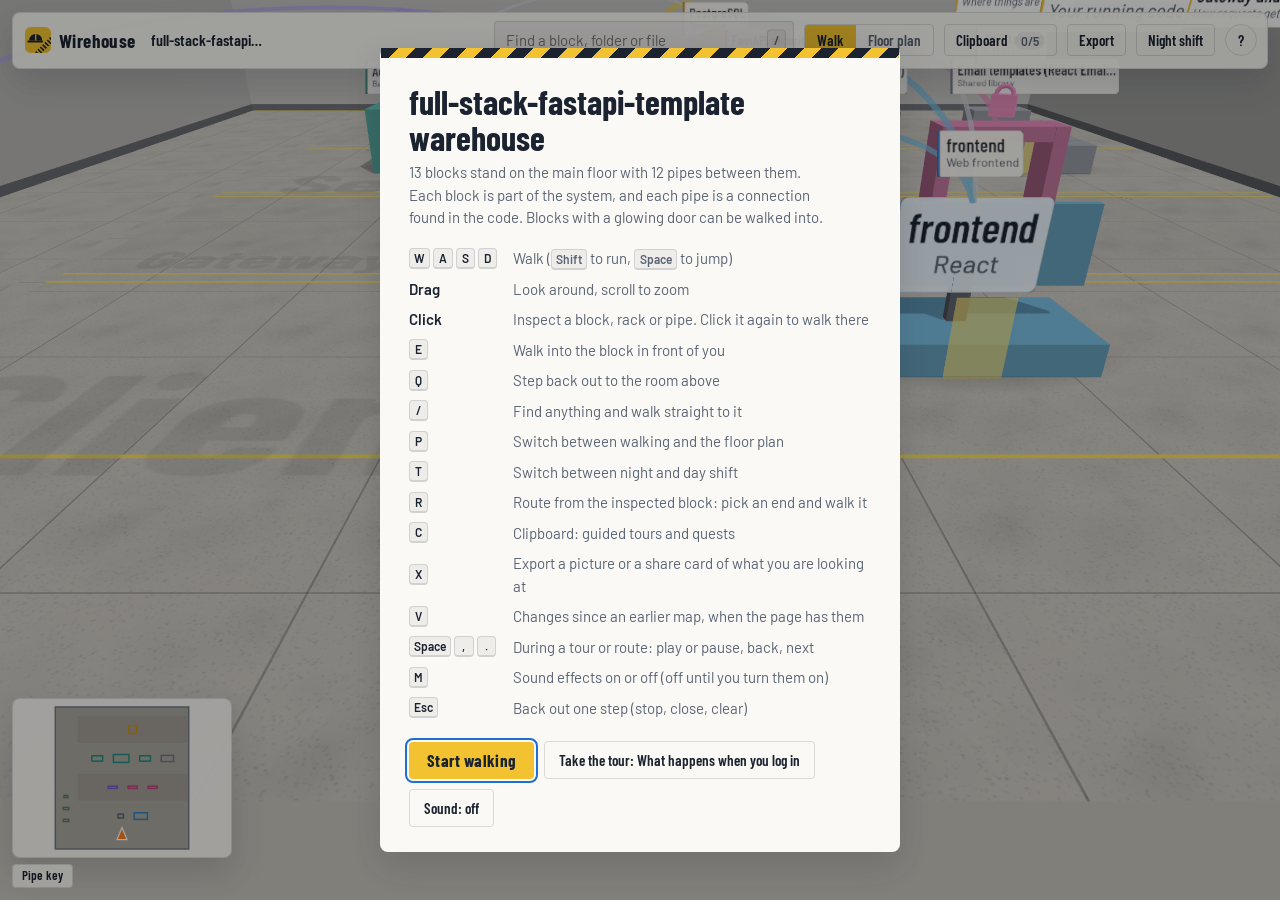
